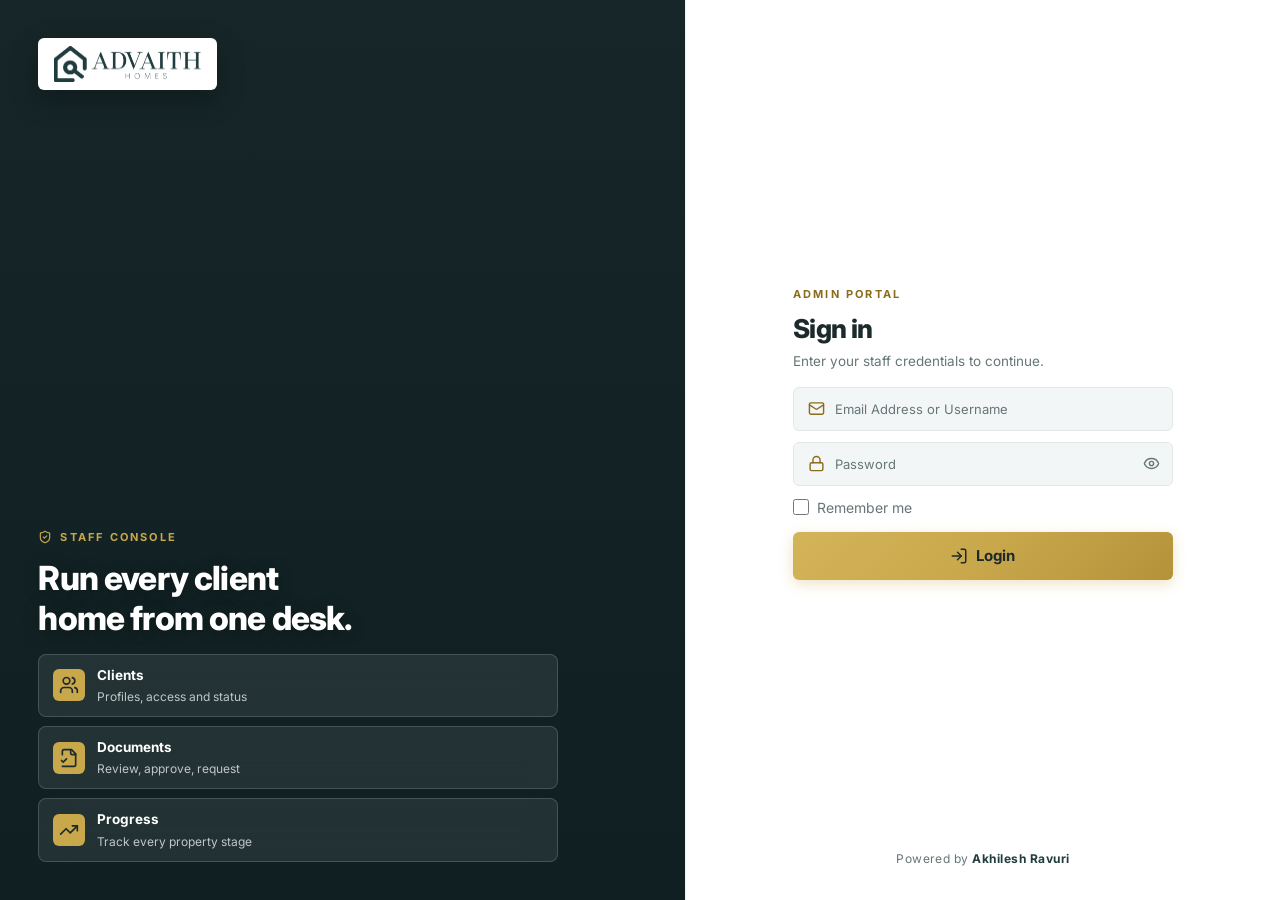
==== index.html @ f11affed "Add files via upload" ====
<!doctype html>
<html lang="en">
  <head>
    <!-- Basics -->
    <meta charset="UTF-8" />
    <meta name="viewport" content="width=device-width, initial-scale=1, viewport-fit=cover" />
    <title>Advaith Homes Admin Portal</title>
    <meta name="description" content="Manage clients, documents, property progress and communication for Advaith Homes." />

    <!-- Private portal: keep it out of search engines (see also public/robots.txt) -->
    <meta name="robots" content="noindex, nofollow" />
    <meta name="referrer" content="strict-origin-when-cross-origin" />

    <!-- Social / link previews -->
    <meta property="og:type" content="website" />
    <meta property="og:site_name" content="Advaith Homes Admin Portal" />
    <meta property="og:title" content="Advaith Homes Admin Portal" />
    <meta property="og:description" content="Manage clients, documents, property progress and communication for Advaith Homes." />
    <meta property="og:image" content="/assets/images/logo.png" />
    <meta name="twitter:card" content="summary" />
    <meta name="twitter:title" content="Advaith Homes Admin Portal" />
    <meta name="twitter:description" content="Manage clients, documents, property progress and communication for Advaith Homes." />

    <!-- Icons & app -->
    <link rel="icon" type="image/png" href="./assets/images/logo-mark.png" />
    <link rel="apple-touch-icon" href="./assets/images/logo-mark.png" />
    <link rel="manifest" href="./site.webmanifest" />
    <meta name="theme-color" content="#c9a84c" />

    <!-- Fonts -->
    <link rel="preconnect" href="https://fonts.googleapis.com" />
    <link rel="preconnect" href="https://fonts.gstatic.com" crossorigin />
    <link href="https://fonts.googleapis.com/css2?family=Inter:wght@400;500;600;700&display=swap" rel="stylesheet" />
    <script type="module" crossorigin src="./assets/index-Dvryecx9.js"></script>
    <link rel="stylesheet" crossorigin href="./assets/index-DP6KxdTk.css">
  </head>
  <body>
    <div id="root"></div>
  </body>
</html>
---- assets/index-DP6KxdTk.css ----
:root{--primary: #c9a84c;--primary-dark: #b3923a;--primary-light: #8a6d1c;--primary-soft: #f6efd9;--primary-glow: rgba(201, 168, 76, .3);--on-primary: #1c2a2b;--secondary: #203c3e;--secondary-dark: #162b2d;--secondary-soft: #e6eeee;--on-secondary: #ffffff;--on-secondary-line: rgba(255, 255, 255, .35);--accent: var(--secondary);--accent-dark: var(--secondary-dark);--accent-soft: var(--secondary-soft);--on-accent: var(--on-secondary);--bg: #f3f5f5;--surface: #ffffff;--surface-muted: #f3f6f6;--text: #1c2a2b;--muted: #667677;--border: #e2e8e8;--scrollbar: #cfd9d9;--dot-idle: #c5cfd0;--success: #1d7a45;--success-bg: #e1f3e8;--warning: #9a6a12;--warning-bg: #fbf0d6;--info: #25619e;--info-bg: #e2edf9;--danger: #b5372b;--danger-bg: #fae4e1;--danger-dark: #972e24;--neutral: #5b6869;--neutral-bg: #eaeeee;--on-danger: #ffffff;--badge-alert: #e5484d;--sidebar-hover: rgba(0, 0, 0, .07);--sidebar-line: rgba(0, 0, 0, .12);--scrim: rgba(10, 25, 26, .55);--focus-ring: 0 0 0 3px var(--primary-glow);--invalid-ring: 0 0 0 3px var(--danger-bg);--login-overlay-top: rgba(32, 60, 62, .3);--login-overlay-bottom: rgba(22, 43, 45, .95);--chart-1: #c9a84c;--chart-2: #203c3e;--chart-3: #25619e;--chart-4: #1d7a45;--chart-5: #b5372b;--chart-6: #9a6a12;--chart-7: #6a5aa8;--chart-8: #5b6869;--chart-track: #eaeeee;--highlight: #fbe7a6;--radius: 6px;--radius-sm: 6px;--radius-lg: 6px;--shadow: 0 1px 2px rgba(20, 40, 42, .05), 0 3px 12px rgba(20, 40, 42, .06);--shadow-md: 0 8px 24px rgba(20, 40, 42, .1);--shadow-lg: 0 20px 50px rgba(10, 25, 26, .25);--sidebar-w: 252px;--topbar-h: 56px;--font: "Inter", system-ui, -apple-system, "Segoe UI", Roboto, sans-serif;--ease: cubic-bezier(.4, 0, .2, 1)}.portal-tooltip{position:fixed;z-index:99999;pointer-events:none;padding:6px 11px;background:#142426;color:#fff;border:1px solid rgba(255,255,255,.14);border-radius:6px;font-size:12px;font-weight:600;line-height:1.35;white-space:nowrap;max-width:320px;overflow:hidden;text-overflow:ellipsis;box-shadow:0 6px 18px #00000047;animation:portal-tooltip-in .14s ease-out;transition:opacity .12s ease}.portal-tooltip.is-below{animation-name:portal-tooltip-below}.portal-tooltip.is-right{animation-name:portal-tooltip-right}@keyframes portal-tooltip-in{0%{opacity:0;transform:translateY(4px)}to{opacity:1;transform:translateY(0)}}@keyframes portal-tooltip-below{0%{opacity:0;transform:translateY(-4px)}to{opacity:1;transform:translateY(0)}}@keyframes portal-tooltip-right{0%{opacity:0;transform:translate(-4px)}to{opacity:1;transform:translate(0)}}*,*:before,*:after{box-sizing:border-box}html,body,#root{min-height:100%}html,body{overflow-x:clip;max-width:100vw}body{margin:0;font-family:var(--font);background:var(--bg);color:var(--text);font-size:14px;line-height:1.5;-webkit-font-smoothing:antialiased}h1{margin:0;font-size:24px;font-weight:700;letter-spacing:-.01em}h2{margin:0;font-size:18px;font-weight:700}h3{margin:0;font-size:15px;font-weight:700}.sub{color:var(--muted);margin:3px 0 0;font-size:13px}button,input,select,textarea{font:inherit;color:inherit}a{color:var(--primary-light);text-decoration:none}a:hover{text-decoration:underline}img{max-width:100%}:focus-visible{outline:2px solid var(--primary);outline-offset:2px;border-radius:4px}@media (prefers-reduced-motion: reduce){*:not(.loader-ring):not(.loader-ring-2):not(.ah-spinning-ring-1):not(.ah-spinning-ring-2):not(.loader-dots *):not(.loader-house *):not(.loader-house-badge){transition:none!important;animation-duration:.01ms!important}}.shell{display:flex;min-height:100vh;width:100%;max-width:100vw;position:relative}.sidebar{width:var(--sidebar-w);height:100vh;position:fixed;left:0;top:0;bottom:0;background:linear-gradient(180deg,var(--primary) 0%,var(--primary-dark) 100%);color:var(--on-primary);padding:18px 12px 14px;display:flex;flex-direction:column;z-index:60;transition:width .22s var(--ease),padding .22s var(--ease),transform .25s var(--ease);box-sizing:border-box}.brand{text-align:center;margin-bottom:18px;padding:0 4px}.brand small{color:var(--on-primary);opacity:.7;display:block;margin-top:8px;font-size:11.5px;font-weight:600;letter-spacing:.08em;text-transform:uppercase}.logo-plate{background:var(--surface);border:0;border-radius:6px;padding:8px 14px;display:inline-flex;justify-content:center;align-items:center;box-shadow:var(--shadow);min-height:40px;cursor:pointer;outline:0;transition:transform .18s var(--ease),box-shadow .18s var(--ease),width .2s var(--ease),padding .2s var(--ease)}.logo-plate:hover{transform:translateY(-1px);box-shadow:0 4px 12px #00000029}.logo-img{max-width:100%;height:36px;object-fit:contain;display:block;transition:all .2s var(--ease)}.logo-mark-img{width:28px;height:28px;object-fit:contain}.logo-text{color:var(--primary-light);font-weight:700;font-size:15px}.sidebar nav{display:flex;flex-direction:column;gap:2px;flex:1;overflow-y:auto;padding:2px}.nav{display:flex;gap:12px;align-items:center;padding:11px 14px;border-radius:6px;color:var(--on-primary);text-decoration:none;background:none;border:0;cursor:pointer;text-align:left;width:100%;font-weight:500;position:relative;transition:background .15s var(--ease),color .15s var(--ease)}.nav svg{flex-shrink:0}.nav:hover{background:var(--sidebar-hover);color:var(--on-primary);text-decoration:none}.nav.on{background:var(--accent);color:var(--on-accent);font-weight:700;box-shadow:var(--shadow-md)}.nav-text{display:flex;align-items:center;justify-content:space-between;flex:1;min-width:0}.nav-ext-ico{opacity:.6;flex-shrink:0;margin-left:8px;transition:opacity .15s ease,transform .15s ease}.nav:hover .nav-ext-ico{opacity:.95;transform:translate(1px,-1px)}.nav-parent{display:flex;align-items:center;gap:10px}.nav-parent .nav-badge{margin-right:6px}.nav-caret{flex-shrink:0;color:currentColor;opacity:.7;transition:transform .18s var(--ease),opacity .18s var(--ease)}.nav-parent:hover .nav-caret,.nav-group.expanded .nav-caret{opacity:1}.nav-sub{display:flex;flex-direction:column;gap:2px;padding-left:18px;margin:3px 0 5px;position:relative}.nav.nav-sub-item{padding:8px 12px;font-size:13.5px;gap:10px}.logout{border-top:1px solid var(--sidebar-line);border-radius:0;margin-top:10px;padding-top:16px;color:var(--on-primary)}.logout:hover{background:var(--sidebar-hover);color:var(--on-primary)}.sidebar-foot{margin-top:auto;padding-top:10px;border-top:1px solid var(--sidebar-line, rgba(255, 255, 255, .15))}.sidebar-toggle-btn{display:flex;align-items:center;gap:12px;width:100%;padding:10px 14px;background:none;border:0;border-radius:6px;color:var(--on-primary);cursor:pointer;font-weight:500;font-size:13.5px;transition:background .15s var(--ease),color .15s var(--ease)}.sidebar-toggle-btn:hover{background:var(--sidebar-hover);color:var(--on-primary)}.sidebar-toggle-btn svg{flex-shrink:0}.sidebar-toggle-text{white-space:nowrap;overflow:hidden;text-overflow:ellipsis}@media (max-width: 960px){.sidebar-foot{display:none!important}}.scrim{display:none}.content{flex:1;min-width:0;margin-left:var(--sidebar-w);width:calc(100% - var(--sidebar-w));max-width:calc(100% - var(--sidebar-w));display:flex;flex-direction:column;transition:margin-left .22s var(--ease),width .22s var(--ease),max-width .22s var(--ease)}.topbar{display:flex;align-items:center;gap:14px;background:var(--surface);padding:0 18px;height:var(--topbar-h);box-shadow:none;border-bottom:1px solid var(--border);position:sticky;top:0;z-index:40}.spacer{flex:1}@media (min-width: 961px){.menu-btn{display:none!important}.shell.collapsed .sidebar{width:72px;padding:14px 8px 12px;transform:none;overflow-x:hidden}.shell.collapsed .content{margin-left:72px;width:calc(100% - 72px);max-width:calc(100% - 72px)}.shell.collapsed .brand{margin-bottom:12px;padding:0;display:flex;justify-content:center}.shell.collapsed .brand small,.shell.collapsed .sidebar-group-tools{display:none}.shell.collapsed .logo-plate{padding:6px;width:44px;height:44px;min-height:44px;border-radius:10px;display:inline-flex;align-items:center;justify-content:center}.shell.collapsed .logo-plate:hover{transform:translateY(-1px) scale(1.05)}.shell.collapsed .logo-full-img{display:none!important}.shell.collapsed .logo-img,.shell.collapsed .logo-mark-img,.shell.collapsed .logo-mini-img{display:block!important;width:28px;height:28px;max-width:28px;max-height:28px;object-fit:contain}.shell.collapsed .nav{justify-content:center;padding:10px 0;gap:0;overflow:visible}.shell.collapsed .nav-text,.shell.collapsed .nav-ext-ico,.shell.collapsed .nav>span:not(.nav-badge):not(.nav-parent-pip){display:none!important}.shell.collapsed .nav-parent{position:relative}.shell.collapsed .nav-parent-pip{position:absolute;right:8px;bottom:8px;width:5px;height:5px;border-radius:50%;background:currentColor;opacity:.55;pointer-events:none;transition:transform .15s var(--ease),opacity .15s var(--ease)}.shell.collapsed .nav-parent:hover .nav-parent-pip,.shell.collapsed .nav-parent.active-flyout .nav-parent-pip{opacity:1;transform:scale(1.4)}.shell.collapsed .nav-parent.active-flyout{background:var(--sidebar-hover)}.shell.collapsed .nav-sub{display:none!important}.shell.collapsed .nav-badge{position:absolute;top:3px;right:4px;margin-left:0;min-width:15px;height:15px;font-size:9.5px;padding:0 3px;border-radius:999px}.shell.collapsed .logout{justify-content:center;padding-top:12px}.shell.collapsed .sidebar-foot{padding-top:8px}.shell.collapsed .sidebar-toggle-btn{justify-content:center;padding:10px 0}.shell.collapsed .sidebar-toggle-text{display:none!important}}.sidebar-flyout{position:fixed;z-index:10000;min-width:200px;max-width:260px;background:var(--surface);border:1px solid var(--border);border-radius:var(--radius, 10px);box-shadow:0 10px 25px -5px #1c2a2b38,0 6px 12px -3px #1c2a2b1f;padding:6px;display:flex;flex-direction:column;gap:2px;animation:flyoutSlideIn .14s var(--ease)}@keyframes flyoutSlideIn{0%{opacity:0;transform:translate(-5px)}to{opacity:1;transform:translate(0)}}.sidebar-flyout-head{display:flex;align-items:center;gap:8px;padding:8px 10px 6px;font-size:11px;font-weight:700;text-transform:uppercase;letter-spacing:.06em;color:var(--muted);border-bottom:1px solid var(--border);margin-bottom:4px}.sidebar-flyout-head svg{color:var(--primary-light);flex-shrink:0}.sidebar-flyout-item{display:flex;align-items:center;gap:10px;padding:8px 10px;border-radius:var(--radius-sm, 6px);font-size:13.5px;font-weight:500;color:var(--text);text-decoration:none;transition:background .15s var(--ease),color .15s var(--ease)}.sidebar-flyout-item:hover{background:var(--primary-soft);color:var(--text);text-decoration:none}.sidebar-flyout-item.on{background:var(--primary-soft);color:var(--primary-light);font-weight:600}.sidebar-flyout-item svg{flex-shrink:0;color:var(--muted);transition:color .15s var(--ease)}.sidebar-flyout-item:hover svg,.sidebar-flyout-item.on svg{color:var(--primary-light)}.sidebar-flyout-item .nav-badge{margin-left:auto;font-size:11px;padding:1px 6px;border-radius:99px;background:var(--primary);color:var(--on-primary);font-weight:600}.topbar-actions{display:flex;align-items:center;gap:4px}.bell{position:relative;color:var(--text);display:grid;place-items:center;width:34px;height:34px;border-radius:6px}.bell:hover{background:var(--primary-soft);text-decoration:none}.bell i{position:absolute;top:-2px;right:-2px;background:var(--badge-alert);color:#fff;font-size:10px;font-style:normal;font-weight:700;border-radius:999px;padding:1px 5px;min-width:17px;height:17px;display:inline-flex;align-items:center;justify-content:center;line-height:1;box-shadow:0 0 0 2px var(--surface)}.nav-badge{margin-left:auto;background:var(--badge-alert, #e5484d);color:#fff;border-radius:999px;font-size:11px;font-weight:700;min-width:20px;height:19px;display:inline-flex;align-items:center;justify-content:center;padding:0 6px;line-height:1;letter-spacing:-.02em;flex-shrink:0;box-shadow:0 1px 3px #0003}.profile-menu{position:relative}.who{display:flex;gap:8px;align-items:center;background:none;border:0;cursor:pointer;font-weight:600;padding:3px 8px 3px 4px;border-radius:6px;transition:background .15s var(--ease);margin-left:2px}.who:hover{background:var(--bg)}.who-meta{display:flex;flex-direction:column;text-align:left;line-height:1.25;min-width:0}.who-name{font-weight:600;font-size:13.5px;color:var(--text);white-space:nowrap;overflow:hidden;text-overflow:ellipsis;max-width:140px}.who-role{font-size:11px;color:var(--muted);font-weight:500;text-transform:capitalize}@media (max-width: 640px){.who-role{display:none}}.who svg:last-child{color:var(--muted)}.dropdown{position:absolute;right:0;top:calc(100% + 8px);background:var(--surface);border:1px solid var(--border);border-radius:6px;box-shadow:var(--shadow-lg);min-width:224px;overflow:hidden;padding:6px;z-index:70;animation:pop .12s var(--ease);display:flex;flex-direction:column;gap:2px}.dropdown-head{display:flex;flex-direction:column;gap:2px;padding:8px 12px 10px;border-bottom:1px solid var(--border);margin-bottom:3px}.dropdown-head b{font-size:13.5px;font-weight:600;color:var(--text);white-space:nowrap;overflow:hidden;text-overflow:ellipsis}.dropdown-head small{font-size:11.5px;color:var(--muted);white-space:nowrap;overflow:hidden;text-overflow:ellipsis}.dropdown-sep{height:1px;background:var(--border);margin:3px 4px}.dropdown button{display:flex;align-items:center;gap:10px;width:100%;padding:9px 12px;border:0;background:none;border-radius:6px;text-align:left;cursor:pointer;font-weight:500;font-size:13.5px;color:var(--text);white-space:nowrap;transition:background .12s var(--ease),color .12s var(--ease)}.dropdown button svg{flex-shrink:0;color:var(--muted);transition:color .12s var(--ease)}.dropdown button:hover{background:var(--bg)}.dropdown button:hover svg{color:var(--primary)}.dropdown button.danger{color:var(--danger)}.dropdown button.danger svg{color:var(--danger)}.dropdown button.danger:hover{background:var(--danger-soft, rgba(229, 72, 77, .08))}@keyframes pop{0%{opacity:0;transform:translateY(-4px) scale(.98)}to{opacity:1;transform:none}}main{padding:14px 18px;width:100%;max-width:1400px;min-width:0;margin:0 auto;flex:1;box-sizing:border-box}.page-head{display:flex;justify-content:space-between;gap:10px;align-items:flex-start;flex-wrap:wrap;margin-bottom:12px}.head-actions{display:flex;gap:8px;flex-wrap:wrap}.crumbs{color:var(--muted);margin-bottom:6px;font-size:13px}.crumbs a{font-weight:600}.btn{border:1px solid var(--border);background:var(--surface);color:var(--text);padding:7px 14px;border-radius:6px;cursor:pointer;min-height:36px;display:inline-flex;gap:7px;align-items:center;justify-content:center;font-weight:600;font-size:13.5px;white-space:nowrap;transition:background .15s var(--ease),border-color .15s var(--ease),color .15s var(--ease),transform .1s var(--ease),box-shadow .15s var(--ease)}.btn:hover{background:var(--bg)}.btn:active{transform:translateY(1px)}.btn:disabled,.btn[aria-disabled=true],.btn.is-disabled{opacity:.5;cursor:not-allowed;transform:none;pointer-events:none}.btn.gold{background:var(--primary);border-color:var(--primary);color:var(--on-primary);box-shadow:0 3px 10px var(--primary-glow)}.btn.gold:hover{background:var(--primary-dark);border-color:var(--primary-dark)}.btn.outline{background:transparent;border:1.5px solid var(--primary);color:var(--primary-light)}.btn.outline:hover{background:var(--primary-soft);border-color:var(--primary);color:var(--primary-light)}.btn.outline-danger{background:transparent;border:1.5px solid var(--danger);color:var(--danger)}.btn.outline-danger:hover{background:var(--danger-bg);border-color:var(--danger)}.btn.ghost{background:transparent;border-color:transparent;color:var(--text)}.btn.ghost:hover{background:var(--surface-muted);color:var(--text)}.btn.danger-fill{background:var(--danger);color:var(--on-danger);border-color:var(--danger)}.btn.danger-fill:hover{background:var(--danger-dark);border-color:var(--danger-dark)}.btn.sm{min-height:30px;padding:4px 10px;font-size:12.5px}.btn.lg{min-height:42px;padding:10px 18px;font-size:14.5px}.btn-spinner{animation:spin 1.3s linear infinite}@keyframes spin{0%{transform:rotate(0)}to{transform:rotate(360deg)}}.ib{position:relative;width:34px;height:34px;border-radius:6px;border:1px solid transparent;background:transparent;cursor:pointer;display:inline-grid;place-items:center;color:var(--primary-light);flex:none;transition:background .15s var(--ease),color .15s var(--ease)}.ib-badge{position:absolute;top:-3px;right:-3px;background:var(--primary);color:#fff;border-radius:99px;font-size:10px;font-weight:700;min-width:16px;height:16px;display:inline-flex;align-items:center;justify-content:center;padding:0 4px;line-height:1;box-shadow:0 2px 6px #00000040;pointer-events:none}.ib:hover{background:var(--primary-soft);color:var(--primary-light)}.ib.danger{color:var(--danger)}.ib.danger:hover{background:var(--danger-bg)}.ib.outline{border-color:var(--border)}.ib.outline:hover{border-color:var(--primary)}.ib:disabled,.ib[aria-disabled=true],.ib.is-disabled{opacity:.35;cursor:not-allowed;background:none;pointer-events:none}.stats{display:grid;grid-template-columns:repeat(auto-fit,minmax(min(170px,100%),1fr));gap:12px;margin-bottom:14px}.stat{background:var(--surface);border:1px solid var(--border);border-radius:var(--radius);padding:13px 16px;box-shadow:var(--shadow);text-decoration:none;color:var(--text);display:block;transition:border-color .15s var(--ease),transform .15s var(--ease),box-shadow .15s var(--ease)}a.stat:hover{border-color:var(--primary);transform:translateY(-2px);box-shadow:var(--shadow-md);text-decoration:none}.stat b{font-size:24px;display:block;line-height:1.2;font-weight:700}.stat span{color:var(--muted);font-size:12.5px;font-weight:500}.panel{background:var(--surface);border:1px solid var(--border);border-radius:var(--radius);box-shadow:var(--shadow);padding:12px 14px;margin-bottom:12px;min-width:0;max-width:100%;box-sizing:border-box}.panel h3{margin-bottom:8px}.grid2{display:grid;grid-template-columns:repeat(auto-fit,minmax(min(340px,100%),1fr));gap:12px}.grid2>*,.charts>*,.stats>*{min-width:0}.list{list-style:none;margin:0;padding:0}.list li{display:flex;justify-content:space-between;gap:10px;padding:9px 0;border-top:1px solid var(--border);align-items:center}.list li:first-child{border:0}.list small{color:var(--muted);display:block;margin-top:2px}.chips{display:flex;gap:6px;flex-wrap:wrap;margin-bottom:10px;align-items:center;padding:5px;background:var(--surface-muted);border:1px solid var(--border);border-radius:var(--radius)}.chip{display:inline-flex;align-items:center;justify-content:center;border:1px solid transparent;background:transparent;border-radius:6px;padding:5px 11px;cursor:pointer;font-size:12.5px;font-weight:600;color:var(--muted);transition:background .15s var(--ease),color .15s var(--ease),border-color .15s var(--ease),box-shadow .15s var(--ease)}.chip:hover{background:var(--surface);color:var(--text)}.chip.on,.chip.active{background:var(--primary);color:var(--on-primary);border-color:var(--primary);box-shadow:0 2px 6px var(--primary-glow)}.chip i{font-style:normal;opacity:.78;margin-left:5px}.linkbtn{margin-left:auto;background:none;border:0;color:var(--primary-light);font-weight:600;text-decoration:underline;cursor:pointer;padding:0 8px;font-size:12.5px}.table-wrap{overflow-x:auto;max-width:100%;width:100%;margin:0;padding:0;-webkit-overflow-scrolling:touch}.dt{width:100%;min-width:720px;border-collapse:collapse}.dt th{text-align:left;font-size:11.5px;font-weight:700;color:var(--muted);text-transform:uppercase;letter-spacing:.03em;padding:8px 12px;background:var(--surface-muted);white-space:nowrap;vertical-align:middle}.dt th:first-child{border-radius:var(--radius-sm) 0 0 var(--radius-sm)}.dt th:last-child{border-radius:0 var(--radius-sm) var(--radius-sm) 0}.dt th.sortable{cursor:pointer;-webkit-user-select:none;user-select:none}.dt th.sortable:hover{color:var(--text)}.dt th .th-content{display:inline-flex;align-items:center;gap:4px;vertical-align:middle}.dt th.align-center,.dt td.align-center{text-align:center}.dt th.align-right,.dt td.align-right{text-align:right}.dt td.align-center .acts{justify-content:center}.dt td{padding:8px 12px;font-size:13.5px;border-top:1px solid var(--border);vertical-align:middle}.dt tbody tr{transition:background .12s var(--ease)}.dt tbody tr:hover{background:var(--bg)}.count{color:var(--muted);padding:2px 0 6px;font-size:12.5px}.pager{display:flex;justify-content:space-between;gap:10px;align-items:center;padding-top:10px;flex-wrap:wrap}.pager-per{display:flex;align-items:center;gap:8px;color:var(--muted);font-size:13px}.pager>div{display:flex;gap:4px;flex-wrap:wrap}.pager .btn.sm{min-width:32px;padding:5px}.empty{padding:40px 20px;text-align:center;color:var(--muted)}.loader{display:flex;flex-direction:column;align-items:center;justify-content:center;gap:14px;color:var(--muted);text-align:center;-webkit-user-select:none;user-select:none}.loader-section{flex:1;min-height:calc(100vh - var(--header-h, 64px) - 100px);width:100%;display:flex;flex-direction:column;align-items:center;justify-content:center;padding:48px 16px;box-sizing:border-box}.loader-page{min-height:100vh;width:100%;display:flex;flex-direction:column;align-items:center;justify-content:center;background:var(--bg);box-sizing:border-box}.loader-label{font-size:14px;font-weight:600;letter-spacing:.02em;color:var(--text)}.loader-inline{display:inline-flex;align-items:center;gap:8px;min-height:1em}.loader-inline-label{font-size:13.5px;font-weight:600;line-height:1}.av{width:38px;height:38px;border-radius:50%;background:var(--primary);color:var(--on-primary);display:inline-grid;place-items:center;font-weight:700;font-size:13px;object-fit:cover;flex:none}.av.gold{background:var(--accent);color:var(--on-accent)}.cl{display:flex;gap:11px;align-items:center;min-width:180px}.cl small{display:block;color:var(--muted)}.badge{display:inline-block;padding:3px 11px;border-radius:6px;font-size:12px;font-weight:600;white-space:nowrap}.badge.ok{background:var(--success-bg);color:var(--success)}.badge.warn{background:var(--warning-bg);color:var(--warning)}.badge.bad{background:var(--danger-bg);color:var(--danger)}.badge.info{background:var(--info-bg);color:var(--info)}.badge.muted{background:var(--neutral-bg);color:var(--neutral)}.doc-important-tag{display:inline-flex;align-items:center;gap:4px;font-size:11px;font-weight:700;letter-spacing:.02em;text-transform:uppercase;color:#b45309;background:#fef3c7;border:1px solid #fde68a;padding:1.5px 6.5px;border-radius:4px;line-height:1.25;vertical-align:middle;flex-shrink:0}.doc-important-tag svg{color:#d97706}.doc-important-star{display:inline-flex;align-items:center;justify-content:center;color:#d97706;vertical-align:middle;flex-shrink:0;cursor:help;transition:transform .15s ease,color .15s ease}.doc-important-star:hover{transform:scale(1.18);color:#b45309}.doc-important-star svg{display:block;fill:currentColor}.client-status-group{display:inline-flex;align-items:center;justify-content:center;gap:8px;vertical-align:middle}.badge-symbol,.badge-symbol-btn{width:28px;height:28px;padding:0!important;display:inline-flex;align-items:center;justify-content:center;border-radius:6px;cursor:pointer;flex-shrink:0;border:1px solid transparent;font:inherit;transition:transform .14s var(--ease),box-shadow .14s var(--ease),background .15s ease}.badge-symbol:hover,.badge-symbol-btn:hover{transform:scale(1.08);box-shadow:0 2px 6px #0000001f}.badge-symbol svg,.badge-symbol-btn svg{width:14px;height:14px;stroke-width:2.2;display:block}.badge-symbol.ok,.badge-symbol.tone-success,.badge-symbol-btn.ok,.badge-symbol-btn.tone-success{background:color-mix(in srgb,var(--success, #1e8e5a) 10%,transparent);color:var(--success, #1e8e5a);border-color:color-mix(in srgb,var(--success, #1e8e5a) 25%,transparent)}.badge-symbol.ok:hover,.badge-symbol-btn.ok:hover{background:color-mix(in srgb,var(--success, #1e8e5a) 18%,transparent)}.badge-symbol.bad,.badge-symbol.tone-danger,.badge-symbol-btn.bad,.badge-symbol-btn.tone-danger{background:color-mix(in srgb,var(--danger, #c0392b) 10%,transparent);color:var(--danger, #c0392b);border-color:color-mix(in srgb,var(--danger, #c0392b) 25%,transparent)}.badge-symbol.bad:hover,.badge-symbol-btn.bad:hover{background:color-mix(in srgb,var(--danger, #c0392b) 18%,transparent)}.badge-symbol.warn,.badge-symbol.tone-warning,.badge-symbol-btn.warn,.badge-symbol-btn.tone-warning{background:color-mix(in srgb,var(--warning, #b45309) 12%,transparent);color:var(--warning, #b45309);border-color:color-mix(in srgb,var(--warning, #b45309) 25%,transparent)}.badge-symbol.warn:hover,.badge-symbol-btn.warn:hover{background:color-mix(in srgb,var(--warning, #b45309) 20%,transparent)}.badge-symbol.info,.badge-symbol.tone-info,.badge-symbol-btn.info,.badge-symbol-btn.tone-info{background:color-mix(in srgb,var(--info, #25619e) 10%,transparent);color:var(--info, #25619e);border-color:color-mix(in srgb,var(--info, #25619e) 25%,transparent)}.badge-symbol.muted,.badge-symbol.tone-neutral,.badge-symbol-btn.muted,.badge-symbol-btn.tone-neutral{background:color-mix(in srgb,var(--muted, #667677) 10%,transparent);color:var(--muted, #667677);border-color:color-mix(in srgb,var(--muted, #667677) 20%,transparent)}.lock-status-badge,.lock-status-btn{display:inline-flex;align-items:center;justify-content:center;width:28px;height:28px;padding:0;border-radius:6px;flex-shrink:0;-webkit-user-select:none;user-select:none}.lock-status-badge{cursor:default}.lock-status-btn{cursor:pointer;transition:transform .14s var(--ease),box-shadow .14s var(--ease),background .15s ease}.lock-status-btn:hover{transform:scale(1.08);box-shadow:0 2px 6px #0000001f}.lock-status-badge.is-locked,.lock-status-btn.is-locked{background:color-mix(in srgb,var(--danger, #c0392b) 12%,transparent);color:var(--danger, #c0392b);border:1px solid color-mix(in srgb,var(--danger, #c0392b) 32%,transparent)}.lock-status-btn.is-locked:hover{background:var(--danger, #c0392b);color:#fff;border-color:var(--danger, #c0392b)}.lock-status-badge.is-unlocked,.lock-status-btn.is-unlocked{background:color-mix(in srgb,var(--success, #1e8e5a) 10%,transparent);color:var(--success, #1e8e5a);border:1px solid color-mix(in srgb,var(--success, #1e8e5a) 25%,transparent)}.lock-status-btn.is-unlocked:hover{background:color-mix(in srgb,var(--success, #1e8e5a) 20%,transparent);border-color:var(--success, #1e8e5a)}.btn-lock-quick{color:var(--muted)!important;border-radius:6px;cursor:pointer!important}.btn-lock-quick:hover{color:var(--danger, #c0392b)!important;background:color-mix(in srgb,var(--danger, #c0392b) 12%,transparent)!important}.btn-unlock-quick{color:var(--danger, #c0392b)!important;background:color-mix(in srgb,var(--danger, #c0392b) 12%,transparent)!important;border-radius:6px;cursor:pointer!important}.btn-unlock-quick:hover{background:var(--success, #1e8e5a)!important;color:#fff!important}.bar{height:7px;background:var(--border);border-radius:6px;margin-top:5px;min-width:120px;overflow:hidden}.bar i{display:block;height:100%;background:linear-gradient(90deg,var(--primary-dark),var(--primary));border-radius:6px;transition:width .3s var(--ease)}.acts{display:flex;gap:8px;flex-wrap:wrap;align-items:center}.row{display:flex;align-items:center;gap:10px}.stack{display:flex;flex-direction:column;gap:16px}td .acts{flex-wrap:nowrap;justify-content:flex-end;gap:4px}.ib.on{background:var(--primary-soft);color:var(--primary-light)}.action-menu{position:fixed;z-index:300;min-width:210px;max-width:calc(100vw - 16px);padding:6px;display:flex;flex-direction:column;transform-origin:top right;background:var(--surface);border:1px solid var(--border);border-radius:var(--radius);box-shadow:var(--shadow-md);animation:pop .12s var(--ease)}.action-menu button{display:flex;align-items:center;gap:10px;width:100%;padding:9px 12px;border:0;border-radius:var(--radius-sm);background:none;color:var(--text);font-weight:500;text-align:left;cursor:pointer}.action-menu button svg{color:var(--primary-light);flex-shrink:0}.action-menu button:hover,.action-menu button:focus-visible{background:var(--primary-soft);outline:0}.action-menu button:disabled{opacity:.4;cursor:not-allowed;background:none}.action-menu button.danger,.action-menu button.danger svg{color:var(--danger)}.action-menu button.danger:hover,.action-menu button.danger:focus-visible{background:var(--danger-bg)}.action-menu button.sep{margin-top:6px;position:relative}.action-menu button.sep:before{content:"";position:absolute;left:8px;right:8px;top:-4px;height:1px;background:var(--border)}@media (max-width: 640px){.action-menu button{min-height:44px}}.tabs{display:flex;gap:5px;flex-wrap:wrap;padding:4px;background:var(--surface);border:1px solid var(--border);border-radius:var(--radius);box-shadow:var(--shadow);margin-bottom:14px}.tab{display:inline-flex;align-items:center;justify-content:center;gap:6px;padding:7px 12px;border:1px solid transparent;border-radius:6px;background:transparent;cursor:pointer;white-space:nowrap;font-size:13px;font-weight:600;color:var(--muted);transition:background .15s var(--ease),color .15s var(--ease),border-color .15s var(--ease),box-shadow .15s var(--ease)}.tab:hover{color:var(--text);background:var(--surface-muted)}.tab.on{background:var(--primary);border-color:var(--primary);color:var(--on-primary);box-shadow:0 2px 8px var(--primary-glow)}.tab-bar{display:flex;justify-content:space-between;align-items:center;margin-bottom:12px;gap:10px;flex-wrap:wrap}.tab-bar>div{display:flex;gap:8px;align-items:center;flex-wrap:wrap}.client-head{display:flex;justify-content:space-between;gap:16px 24px;align-items:center;flex-wrap:wrap}.client-head-main{display:flex;gap:16px;align-items:center;flex:1 1 340px;min-width:min(300px,100%)}.client-head-info{flex:1;min-width:0}.client-head .av{width:58px;height:58px;font-size:20px}.client-head h1{display:flex;align-items:center;gap:10px;flex-wrap:wrap;font-size:22px}.client-head-actions{display:flex;align-items:center;gap:8px;flex-wrap:wrap}.client-head-icons{display:inline-flex;align-items:center;gap:6px;flex-wrap:nowrap}.client-head-icons .ib{width:32px;height:32px;border-radius:6px;background:var(--surface-muted);border:1px solid var(--border);display:inline-grid;place-items:center;flex-shrink:0;transition:background .15s ease,border-color .15s ease}.client-head-icons .ib svg{width:15px;height:15px}.client-head-icons .ib:hover{background:var(--primary-soft);border-color:var(--primary)}.client-action-span{display:inline-flex}.client-status-ctl{display:inline-flex;align-items:center;gap:4px;background:var(--surface-muted);border:1px solid var(--border);border-radius:6px;padding:0 6px 0 10px;min-height:32px;height:32px;font-size:12px;font-weight:600;color:var(--muted);transition:border-color .15s ease,background .15s ease,box-shadow .15s ease}.client-status-ctl:hover{border-color:var(--primary-light, #8a6d1c);background:var(--surface)}.client-status-ctl:focus-within,.client-status-ctl:has(.dd.open){border-color:var(--primary);box-shadow:var(--focus-ring);background:var(--surface)}.client-status-ctl .dd{width:auto;min-width:0;display:inline-flex}.client-status-ctl .dd-trigger,.client-status-ctl select{border:0!important;background:transparent!important;box-shadow:none!important;padding:0 2px 0 4px!important;min-height:28px!important;height:28px!important;width:auto!important;font-weight:700!important;font-size:12.5px!important;color:var(--text)!important;cursor:pointer;gap:4px!important;display:inline-flex!important;align-items:center!important}.client-status-ctl .dd-trigger:hover,.client-status-ctl .dd.open .dd-trigger,.client-status-ctl .dd-trigger:focus-visible,.client-status-ctl select:focus{border:0!important;box-shadow:none!important;outline:none!important;background:transparent!important}.client-status-ctl .dd-value{padding-right:0!important;flex:initial!important}.client-status-ctl .dd-chevron{width:13px!important;height:13px!important;color:var(--muted)!important;flex-shrink:0!important}.kv{display:grid;grid-template-columns:repeat(auto-fit,minmax(min(200px,100%),1fr));gap:14px;margin:0}.kv dt{font-size:12px;color:var(--muted);font-weight:600;text-transform:uppercase;letter-spacing:.02em}.kv dd{margin:3px 0 0;font-weight:600;word-break:break-word}.kv .kv-wide{grid-column:1 / -1}.kv .kv-wide dd{font-weight:400}.clamp-2{display:-webkit-box;-webkit-line-clamp:2;-webkit-box-orient:vertical;overflow:hidden;max-width:340px}.kv-contact-val{color:var(--text);font-weight:600;text-decoration:none;transition:color .15s var(--ease);word-break:break-all}.kv-contact-val:hover{color:var(--primary);text-decoration:underline}.rich-text{line-height:1.6;overflow-wrap:anywhere}.rich-text>:first-child{margin-top:0}.rich-text>:last-child{margin-bottom:0}.rich-text p{margin:0 0 .6em}.rich-text h2{font-size:17px;margin:.9em 0 .4em}.rich-text h3{font-size:15px;margin:.8em 0 .35em}.rich-text ul,.rich-text ol{margin:0 0 .6em;padding-left:1.4em}.rich-text blockquote{margin:0 0 .6em;padding:6px 14px;border-left:3px solid var(--primary);background:var(--primary-soft);border-radius:0 var(--radius-sm) var(--radius-sm) 0}.rich-text a{color:var(--primary-light);text-decoration:underline}.rich-text table{border-collapse:collapse;margin:0 0 .6em}.rich-text td,.rich-text th{border:1px solid var(--border);padding:6px 10px}.rich-text hr{border:0;border-top:1px solid var(--border);margin:.8em 0}.rich-text pre{margin:0 0 .8em;padding:10px 14px;background:var(--surface-muted);border:1px solid var(--border);border-radius:var(--radius-sm);overflow-x:auto;font-family:ui-monospace,SFMono-Regular,Menlo,Monaco,Consolas,Liberation Mono,Courier New,monospace;font-size:13px;line-height:1.5}.rich-text code{font-family:ui-monospace,SFMono-Regular,Menlo,Monaco,Consolas,Liberation Mono,Courier New,monospace;font-size:12.5px;padding:2px 5px;border-radius:4px;background:var(--surface-muted);border:1px solid var(--border)}.rich-text pre code{padding:0;background:transparent;border:0;font-size:inherit}.rich-text iframe{max-width:100%;border-radius:var(--radius-sm);margin:0 0 .8em}.rich-text .text-tiny{font-size:.7em}.rich-text .text-small{font-size:.85em}.rich-text .text-big{font-size:1.3em}.rich-text .text-huge{font-size:1.6em}.sub.rich-text{font-size:13px}.timeline{list-style:none;padding:0;margin:0}.stage{display:flex;gap:14px;padding:16px 0;border-top:1px solid var(--border)}.stage:first-child{border:0;padding-top:2px}.dot{width:20px;height:20px;border-radius:50%;margin-top:2px;flex:none;display:inline-flex;align-items:center;justify-content:center;background:var(--dot-idle);box-shadow:0 0 0 3px var(--bg);color:#fff}.dot.Completed,.dot.Accepted{background:var(--success);color:#fff}.dot[class*=Progress]{background:var(--info);color:#fff}.dot.OnHold{background:var(--warning, #c9a84c);color:#fff}.dot.Pending{background:var(--surface);color:var(--muted);border:1.5px solid var(--border);box-shadow:none}.dot.Rejected{background:var(--danger, #b5372b);color:#fff}.stage-body{flex:1;min-width:0}.stage-top{display:flex;justify-content:space-between;gap:10px;flex-wrap:wrap}.stage-top h3,.stage-top b{font-size:15px}details{margin-top:8px}summary{cursor:pointer;color:var(--primary-light);font-weight:600;font-size:13px}.hist{margin:8px 0 0;padding-left:18px;color:var(--muted);font-size:13px;display:flex;flex-direction:column;gap:4px}.overlay{position:fixed;top:0;right:0;bottom:0;left:0;background:var(--scrim);display:flex;align-items:center;justify-content:center;padding:16px;z-index:100;animation:fade .15s var(--ease)}@keyframes fade{0%{opacity:0}to{opacity:1}}.modal{background:var(--surface);border-radius:6px;width:100%;max-width:520px;max-height:92vh;overflow:auto;padding:0 16px;box-shadow:var(--shadow-lg);animation:pop .15s var(--ease);overscroll-behavior:contain}.modal:not(:has(.modal-foot)){padding-bottom:16px}.modal.md,.modal:has(.frow){max-width:680px}.modal.wide{max-width:840px}.modal.xl{max-width:1040px}.modal-head{position:sticky;top:0;z-index:3;display:flex;justify-content:space-between;gap:10px;align-items:center;margin:0 -16px 12px;padding:12px 16px;background:var(--surface);border-bottom:1px solid var(--border)}.modal-foot{position:sticky;bottom:0;z-index:3;display:flex;justify-content:flex-end;gap:8px;margin:14px -16px 0;padding:10px 16px;background:var(--surface);border-top:1px solid var(--border);box-shadow:0 -8px 16px -12px var(--scrim)}.shortcuts-modal-body{display:flex;flex-direction:column;gap:16px;padding:4px 0 10px}.shortcuts-category h4{font-size:13px;text-transform:uppercase;letter-spacing:.04em;color:var(--primary-light, #9a6b1f);margin:0 0 8px;font-weight:700}.shortcuts-list{display:flex;flex-direction:column;background:var(--bg);border:1px solid var(--border);border-radius:var(--radius-sm, 6px);overflow:hidden}.shortcuts-row{display:flex;justify-content:space-between;align-items:center;padding:8px 12px;border-bottom:1px solid var(--border);gap:12px;flex-wrap:wrap}.shortcuts-row:last-child{border-bottom:none}.shortcuts-label{font-size:13px;color:var(--text);font-weight:500;flex:1;min-width:160px}.shortcuts-keys{display:inline-flex;gap:4px;align-items:center;flex-shrink:0}.shortcut-kbd{display:inline-block;padding:2px 7px;font-size:11px;font-weight:700;line-height:1.4;color:var(--text);background:var(--surface);border:1px solid var(--border);border-radius:4px;box-shadow:0 1px 2px #0000001a;font-family:inherit}.copy-badge{display:inline-flex;align-items:center;gap:5px;background:var(--bg);border:1px solid var(--border);color:var(--text);font-family:inherit;font-size:11.5px;font-weight:600;border-radius:var(--radius-sm, 4px);padding:1px 7px;cursor:pointer;position:relative;transition:all .15s var(--ease);-webkit-user-select:none;user-select:none;line-height:1.5}.copy-badge:hover{background:var(--primary-soft);border-color:var(--primary);color:var(--primary-light)}.copy-badge.is-copied{border-color:var(--success);background:var(--success-bg, rgba(16, 185, 129, .08));color:var(--success)}.copy-badge.is-icon-only{padding:3px 6px;min-width:24px;height:22px;justify-content:center;gap:0}.copy-badge-text{max-width:100%;overflow:hidden;text-overflow:ellipsis;white-space:nowrap}.copy-badge-icon{display:inline-flex;align-items:center;color:var(--muted);flex-shrink:0;transition:color .15s}.copy-badge:hover .copy-badge-icon{color:var(--primary-light)}.copy-badge.is-copied .copy-badge-icon{color:var(--success)}.thumb{max-width:100%;max-height:120px;margin-top:8px;border-radius:var(--radius-sm);border:1px solid var(--border)}.preview{width:100%;height:320px;border:1px solid var(--border);border-radius:var(--radius-sm)}.doc-preview-container{display:flex;flex-direction:column;gap:8px}.doc-preview-toolbar{display:flex;align-items:center;gap:6px;background:var(--bg);border:1px solid var(--border);border-radius:var(--radius-sm);padding:6px 10px;flex-wrap:wrap}.preview-tool-btn{display:inline-flex;align-items:center;gap:5px;padding:4px 8px;font-size:12px;font-weight:500;color:var(--text);background:var(--surface);border:1px solid var(--border);border-radius:4px;cursor:pointer;line-height:1;transition:all .15s var(--ease)}.preview-tool-btn:hover{background:var(--primary-soft);color:var(--primary-light);border-color:var(--primary)}.preview-tool-open-btn{margin-left:auto;text-decoration:none}@media (max-width: 600px){.preview-tool-open-btn{margin-left:0}}.preview-tool-pct{font-size:11.5px;font-weight:700;color:var(--muted);min-width:40px;text-align:center}.doc-preview-stage{border:1px solid var(--border);border-radius:var(--radius-sm);background:#111418;overflow:hidden;display:flex;justify-content:center;align-items:center;min-height:380px;max-height:60vh}.doc-preview-iframe{width:100%;height:520px;border:none}.doc-preview-img-wrap{width:100%;height:100%;max-height:58vh;overflow:auto;display:flex;justify-content:center;align-items:center;padding:16px}.doc-preview-img{max-width:100%;max-height:52vh;object-fit:contain;box-shadow:0 4px 20px #00000080;border-radius:4px}@media (max-width: 600px){.doc-preview-toolbar{gap:4px;padding:4px 8px}.preview-tool-btn{padding:3px 6px;font-size:11px}.doc-preview-stage{min-height:260px;max-height:50vh}.doc-preview-iframe{height:48vh}}.toast-container{position:fixed;top:16px;right:16px;z-index:200;display:flex;flex-direction:column;gap:10px;width:min(380px,calc(100vw - 28px))}.toast{display:flex;gap:10px;align-items:center;background:var(--surface);border-left:5px solid;border-radius:var(--radius-sm);padding:12px 14px;box-shadow:var(--shadow-lg);animation:slidein .2s var(--ease)}@keyframes slidein{0%{opacity:0;transform:translate(16px)}to{opacity:1;transform:none}}.toast span{flex:1;color:var(--text);font-size:13.5px}.toast button{border:0;background:none;cursor:pointer;color:var(--muted);display:grid;place-items:center}.toast.success{border-color:var(--success)}.toast.success svg{color:var(--success)}.toast.error{border-color:var(--danger)}.toast.error svg{color:var(--danger)}.toast.warning{border-color:var(--warning)}.toast.warning svg{color:var(--warning)}.toast.info{border-color:var(--info)}.toast.info svg{color:var(--info)}@media (max-width: 960px){.sidebar{position:fixed;left:0;top:0;transform:translate(-100%)}.sidebar.open{transform:none;box-shadow:var(--shadow-lg)}.scrim{display:block;position:fixed;top:0;right:0;bottom:0;left:0;background:var(--scrim);z-index:55}.content{margin-left:0;width:100%;max-width:100%}.shell.collapsed .content{margin-left:0}.shell.collapsed .sidebar{display:flex}.grid2{grid-template-columns:minmax(0,1fr)}.profile-grid,.client-head{flex-wrap:wrap}}@media (max-width: 640px){main{padding:10px 10px 24px}h1{font-size:19px}.topbar{position:sticky!important;top:0!important;z-index:50!important;padding:0 10px;height:52px;gap:8px;box-shadow:0 2px 8px #00000014}.who>span:not(.av){display:none}.page-head{margin-bottom:10px;gap:8px}.page-head h1{font-size:19px}.head-actions{width:100%}.head-actions .btn{flex:1}.stack{gap:10px}.stats{grid-template-columns:repeat(2,1fr);gap:8px;margin-bottom:12px}.stat{padding:10px 12px}.stat b{font-size:19px}.panel{padding:10px 12px}.collapsible-panel.is-collapsed{padding-top:10px;padding-bottom:10px}.collapsible-panel-body{margin-top:10px;padding-top:10px}.chips{display:flex!important;flex-wrap:nowrap!important;overflow-x:auto!important;-webkit-overflow-scrolling:touch;scrollbar-width:none;-ms-overflow-style:none;padding:4px!important;gap:6px!important;margin:0 0 10px!important;width:100%!important;max-width:100%!important;border-radius:6px!important;box-sizing:border-box}.chips::-webkit-scrollbar{display:none}.chip{flex-shrink:0!important;width:auto!important;padding:6px 12px!important;font-size:12px!important;min-height:34px!important;border-radius:6px!important;white-space:nowrap!important}.chips .linkbtn{margin-left:auto;flex-shrink:0}.collapsible-panel-head{flex-direction:column!important;align-items:stretch!important;gap:8px!important}.collapsible-panel-title-wrap{width:100%!important;flex:none!important}.collapsible-panel-heading{display:flex!important;align-items:center!important;gap:8px!important;flex-wrap:wrap!important}.collapsible-panel-heading h3{font-size:15px!important;line-height:1.35!important;word-break:break-word!important}.collapsible-panel-title-wrap .sub{font-size:12px!important;line-height:1.4!important;word-break:break-word!important;margin-top:2px!important}.collapsible-panel-right{width:100%!important;display:flex!important;align-items:center!important;justify-content:space-between!important;padding-top:8px!important;border-top:1px solid var(--border)!important;gap:8px!important}.collapsible-panel-right .acts{flex:1!important;display:flex!important;flex-wrap:wrap!important;align-items:center!important;gap:6px!important}.collapsible-panel-right .acts .btn{padding:6px 10px!important;font-size:12px!important;border-radius:6px!important}.collapsible-toggle-btn{margin-left:auto!important;flex-shrink:0!important}.punit-grid{grid-template-columns:1fr!important;gap:10px!important;width:100%!important}.punit-card{width:100%!important;max-width:100%!important;border-radius:6px!important}.punit-media{height:155px!important;border-radius:6px 6px 0 0!important}.punit-badges{top:8px!important;left:8px!important;right:8px!important;gap:6px!important}.punit-type{font-size:10px!important;padding:2px 7px!important;max-width:55%!important;overflow:hidden!important;text-overflow:ellipsis!important;white-space:nowrap!important;border-radius:4px!important}.punit-badges .badge{font-size:10px!important;padding:2px 7px!important;border-radius:4px!important}.punit-stage-pill{padding:4px 10px!important;max-width:calc(100% - 16px)!important;gap:6px!important}.punit-stage-pill small{font-size:8px!important}.punit-stage-pill b{font-size:11px!important}.punit-body{padding:10px 12px!important;gap:8px!important}.punit-top{flex-wrap:wrap!important;align-items:flex-start!important;gap:6px!important}.punit-top .punit-heading{flex:1 1 100%!important}.punit-top .acts{width:100%!important;display:flex!important;justify-content:flex-end!important;gap:6px!important}.punit-owners{flex-wrap:wrap!important;gap:6px!important}.punit-owner-chip{font-size:11px!important;padding:4px 8px!important;max-width:100%!important}.table-wrap{margin:0;padding:0;overflow:visible}.dt thead{display:none}.dt,.dt tbody,.dt tr,.dt td{display:block;width:100%;min-width:0}.dt tbody{display:flex;flex-direction:column;gap:8px}.dt tr{border:1px solid var(--border);border-radius:var(--radius);padding:10px 12px;background:var(--surface);box-shadow:var(--shadow)}.dt tr:hover{background:var(--surface)}.dt td{border:0;padding:4px 0;display:flex;justify-content:space-between;align-items:center;gap:10px;text-align:right}.dt td[data-label]:before{content:attr(data-label);color:var(--muted);font-size:12px;font-weight:600;text-align:left;flex-shrink:0}.dt td[data-label=Client],.dt td[data-label=Actions]{flex-direction:column;align-items:stretch}.dt td[data-label=Client]:before,.dt td[data-label=Actions]:before{content:none}.dt td[data-label=Client]{padding-bottom:8px;border-bottom:1px solid var(--border);margin-bottom:4px}.dt td[data-label=Actions] .acts{justify-content:flex-start;padding-top:6px;border-top:1px solid var(--border);margin-top:4px}.ib{width:36px;height:36px}.pager{justify-content:center}.pager>div{justify-content:center;width:100%}.client-head{flex-direction:column;align-items:stretch;gap:10px}.client-head-main{flex:none;width:100%;align-items:flex-start}.client-head .av{width:44px;height:44px;font-size:16px}.client-head h1{font-size:18px}.client-head .fld{flex:none;width:100%}.client-head-actions{display:grid!important;grid-template-columns:1fr 1fr!important;align-items:center!important;gap:6px!important;width:100%!important;padding-top:8px!important;border-top:1px solid var(--border)!important}.client-status-ctl{width:100%!important;min-height:32px!important;padding:0 8px!important;font-size:11.5px!important;gap:4px!important;border-radius:6px!important;display:flex!important;align-items:center!important;justify-content:space-between!important}.client-status-ctl .dd{flex:1!important;display:flex!important;justify-content:flex-end!important}.client-status-ctl .dd-trigger,.client-status-ctl select{flex:1!important;min-height:28px!important;font-size:11.5px!important;padding:2px 4px!important;justify-content:flex-end!important;gap:4px!important}.client-head-icons{grid-column:1 / -1!important;display:flex!important;align-items:center!important;justify-content:space-between!important;gap:6px!important;width:100%!important;flex-wrap:nowrap!important;margin-top:2px!important}.client-head-icons>button,.client-head-icons .ib{flex:1 1 0!important;min-width:0!important;height:32px!important;border-radius:6px!important;display:inline-flex!important;align-items:center!important;justify-content:center!important;background:var(--surface-muted, rgba(0, 0, 0, .04))!important;border:1px solid var(--border)!important;transition:background .14s,border-color .14s!important}.client-head-icons .ib svg{width:15px!important;height:15px!important}.client-head-icons>button:hover,.client-head-icons .ib:hover{background:var(--primary-soft)!important;border-color:var(--primary)!important}.tabs{display:grid;grid-template-columns:repeat(2,minmax(0,1fr));gap:6px;padding:5px;margin-bottom:12px}.tab{width:100%;padding:7px 10px;font-size:12px;overflow:hidden;text-overflow:ellipsis}.tab:last-child:nth-child(odd){grid-column:1 / -1}.site-control-main{flex-direction:column;align-items:flex-start;gap:10px;flex:none;width:100%}.site-control-actions{width:100%;display:flex;flex-direction:column;gap:6px}.site-control-actions .btn{width:100%}.portal-top-banner-preview{flex-wrap:wrap}.tab-bar>.acts{width:100%}.tab-bar>.acts>.btn,.tab-bar>.acts>span,.tab-bar>.acts>span>.btn{flex:1;width:100%}.punit-inside-nav-left,.punit-inside-nav-right{width:100%;justify-content:space-between}.overlay{align-items:flex-end;padding:0}.modal{max-width:none;border-radius:6px 6px 0 0;max-height:94vh;padding:0 12px!important}.modal:not(:has(.modal-foot)){padding-bottom:12px!important}.modal-head{margin:0 -12px 10px!important;padding:9px 12px!important;align-items:center!important;min-height:0!important}.modal-head h2,.modal-head h3{font-size:15px!important;line-height:1.25!important}.modal-head .ib{width:32px!important;height:32px!important}.modal-foot{margin:12px -12px 0!important;padding:8px 12px calc(8px + env(safe-area-inset-bottom))!important;gap:8px!important}.modal-foot .btn,.modal-foot button{flex:1;padding:8px 12px;font-size:13px;min-height:36px}.empty{padding:20px 12px!important}.bnotify-bar{padding:10px 12px!important;gap:8px!important}.punit-dossier{padding:10px 12px!important}.reminder{padding:10px 12px!important;gap:10px!important}.toast-container{right:50%;transform:translate(50%);top:10px}}.tab.tab-private{display:inline-flex;align-items:center;gap:6px}.admin-notes-head{display:flex;justify-content:space-between;align-items:flex-start;gap:12px;margin-bottom:12px;flex-wrap:wrap}.admin-notes-head h3{display:flex;align-items:center;gap:8px}.admin-notes-head .badge{display:inline-flex;align-items:center;gap:5px}.count-pill{background:var(--primary-soft);color:var(--primary-light);border-radius:6px;padding:1px 9px;font-size:12px}.admin-note-composer{border-top:3px solid var(--primary)}.admin-note-composer-foot{display:flex;justify-content:space-between;align-items:center;gap:10px;margin-top:12px;flex-wrap:wrap}.admin-note-edit .admin-note-composer-foot{justify-content:flex-end}.admin-note-list{list-style:none;margin:0;padding:0;display:flex;flex-direction:column;gap:12px}.admin-note{margin:0}.admin-note.pinned{border-color:var(--primary);background:var(--primary-soft)}.admin-note-meta{display:flex;align-items:center;gap:10px;margin-bottom:10px}.admin-note-meta b{display:block}.admin-note-meta small{color:var(--muted);display:block}.admin-note-meta .badge{display:inline-flex;align-items:center;gap:4px}.admin-note-body{padding-left:48px}.grow{flex:1;min-width:0}@media (max-width: 640px){.admin-note-body{padding-left:0}.admin-note-composer-foot .btn{flex:1}}.tab-bar h3{display:flex;align-items:center;gap:8px}.tab-bar .sub{display:flex;align-items:center;gap:5px}.activity-filter{min-width:210px}.activity{list-style:none;margin:0;padding:0;position:relative}.activity-item{display:flex;gap:12px;padding:10px 0;position:relative}.activity-item:not(:last-child):before{content:"";position:absolute;left:15px;top:42px;bottom:-8px;width:2px;background:var(--border)}.activity-icon{width:32px;height:32px;border-radius:50%;display:grid;place-items:center;flex-shrink:0;background:var(--primary-soft);color:var(--primary-light)}.activity-item.t-document .activity-icon,.activity-item.t-request .activity-icon{background:var(--info-bg);color:var(--info)}.activity-item.t-progress .activity-icon{background:var(--success-bg);color:var(--success)}.activity-item.t-reminder .activity-icon{background:var(--warning-bg);color:var(--warning)}.activity-item.t-admin-note .activity-icon,.activity-item.t-client .activity-icon{background:var(--secondary-soft);color:var(--secondary)}.activity-body{flex:1;min-width:0;padding-top:5px}.activity-body p{margin:0;font-weight:500;overflow-wrap:anywhere}.activity-body small{color:var(--muted)}.reminder-group+.reminder-group{margin-top:16px}.reminder-group h4{margin:0 0 8px;font-size:13px;text-transform:uppercase;letter-spacing:.04em;color:var(--muted);display:flex;align-items:center;gap:8px}.danger-text{color:var(--danger)!important}.reminder-list{list-style:none;margin:0;padding:0;display:flex;flex-direction:column;gap:8px}.reminder{display:flex;align-items:flex-start;gap:12px;padding:12px 14px;border:1px solid var(--border);border-radius:var(--radius);background:var(--surface)}.reminder b{display:block}.reminder small{color:var(--muted);display:flex;align-items:center;gap:4px;flex-wrap:wrap;margin-top:2px}.reminder.overdue{border-color:var(--danger);background:var(--danger-bg)}.reminder.overdue b{color:var(--danger)}.reminder.done b{text-decoration:line-through;color:var(--muted)}.reminder.done{background:var(--surface-muted)}.reminder-check{padding-top:2px}.reminder-check input,.attention-tick{width:18px;height:18px;accent-color:var(--primary);cursor:pointer;flex-shrink:0}.due{display:inline-flex;align-items:center;gap:6px;flex-wrap:wrap}.stage.overdue{border-left:3px solid var(--danger);padding-left:12px;background:var(--danger-bg);border-radius:0 var(--radius-sm) var(--radius-sm) 0}.attention{border-left:4px solid var(--danger)}.attention.clear{border-left-color:var(--success)}.attention h3 svg{color:var(--danger)}.attention.clear h3 svg{color:var(--success)}.attention-clear{margin:0;color:var(--muted)}.attention-list{list-style:none;margin:0;padding:0;display:flex;flex-direction:column}.attention-item{display:flex;align-items:center;gap:12px;padding:10px 0;border-top:1px solid var(--border)}.attention-item:first-child{border-top:0}.attention-icon{width:32px;height:32px;border-radius:50%;display:grid;place-items:center;flex-shrink:0;background:var(--danger-bg);color:var(--danger)}.attention-item.k-review .attention-icon{background:var(--warning-bg);color:var(--warning)}.attention-item.k-inactive .attention-icon{background:var(--neutral-bg);color:var(--neutral)}.attention-tick{margin:0 7px}.attention-link{flex:1;min-width:0;display:flex;align-items:center;gap:10px;color:var(--text);text-decoration:none;border-radius:var(--radius-sm);padding:4px 6px;margin:-4px -6px}.attention-link:hover{background:var(--primary-soft);text-decoration:none}.attention-link b{display:block}.attention-link small{color:var(--muted);display:block;overflow-wrap:anywhere}.attention-link svg{color:var(--muted);flex-shrink:0}.attention-more{margin:10px 0 0}@media (max-width: 640px){.activity-filter{min-width:0;width:100%}.reminder{padding:12px}.attention-item{padding:12px 0}}.search-trigger{display:inline-flex;align-items:center;gap:10px;min-width:260px;height:40px;padding:0 10px 0 12px;border:1px solid var(--border);border-radius:6px;background:var(--surface-muted);color:var(--muted);font:inherit;cursor:pointer;transition:border-color .15s var(--ease),background .15s var(--ease)}.search-trigger:hover{border-color:var(--primary);background:var(--surface)}.search-trigger span{flex:1;text-align:left}kbd{font:600 11px/1 var(--font);padding:4px 6px;border:1px solid var(--border);border-bottom-width:2px;border-radius:6px;background:var(--surface);color:var(--muted)}.cmdk-overlay{position:fixed;top:0;right:0;bottom:0;left:0;z-index:250;background:var(--scrim);display:flex;justify-content:center;align-items:flex-start;padding:10vh 16px 16px;animation:fade .12s var(--ease)}.cmdk{width:100%;max-width:640px;max-height:75vh;display:flex;flex-direction:column;background:var(--surface);border-radius:var(--radius-lg);box-shadow:var(--shadow-lg);overflow:hidden;animation:pop .14s var(--ease)}.cmdk-input{display:flex;align-items:center;gap:10px;padding:14px 16px;border-bottom:1px solid var(--border);color:var(--muted)}.cmdk-input input{flex:1;min-width:0;border:0;outline:0;box-shadow:none;padding:4px 0;min-height:0;font-size:16px;background:transparent;color:var(--text)}.cmdk-input input:focus{box-shadow:none}.cmdk-body{overflow-y:auto;padding:6px;flex:1}.cmdk-body ul{list-style:none;margin:0;padding:0}.cmdk-group{padding:10px 10px 4px;font-size:11.5px;font-weight:700;text-transform:uppercase;letter-spacing:.05em;color:var(--muted)}.cmdk-group small{text-transform:none;letter-spacing:0;font-weight:500}.cmdk-item{display:flex;align-items:center;gap:12px;padding:10px 12px;border-radius:var(--radius-sm);cursor:pointer}.cmdk-item.active{background:var(--primary-soft)}.cmdk-icon{color:var(--primary-light);flex-shrink:0}.cmdk-text{flex:1;min-width:0;display:flex;flex-direction:column}.cmdk-title{font-weight:600;white-space:nowrap;overflow:hidden;text-overflow:ellipsis}.cmdk-text small{color:var(--muted);white-space:nowrap;overflow:hidden;text-overflow:ellipsis}.cmdk-item mark{background:var(--highlight);color:inherit;border-radius:3px;padding:0 1px}.cmdk-enter{color:var(--muted);flex-shrink:0}.cmdk-empty{padding:28px 16px;text-align:center;color:var(--muted);display:flex;justify-content:center}.cmdk-foot{display:flex;gap:16px;padding:10px 16px;border-top:1px solid var(--border);color:var(--muted);font-size:12px;background:var(--surface-muted)}.cmdk-foot span{display:inline-flex;align-items:center;gap:4px}.bulk-bar{display:flex;align-items:center;gap:12px;flex-wrap:wrap;margin-bottom:12px;padding:10px 12px;border:1px solid var(--primary);border-radius:var(--radius);background:var(--primary-soft);animation:pop .12s var(--ease)}.bulk-bar>b{color:var(--primary-light)}.bulk-actions{display:flex;gap:8px;flex-wrap:wrap;flex:1}.dt .col-check{width:44px;padding-right:0}.row-check{width:17px;height:17px;margin:0;accent-color:var(--primary-dark);cursor:pointer;vertical-align:middle}.dt tbody tr.is-selected,.dt tbody tr.is-selected:hover{background:var(--primary-soft)}.charts{display:grid;grid-template-columns:repeat(3,minmax(0,1fr));gap:18px;margin-bottom:18px}.chart-card{margin-bottom:0}.chart-empty{color:var(--muted);padding:24px 0;text-align:center}.donut{display:flex;align-items:center;gap:18px}.donut-canvas{position:relative;width:150px;height:150px;flex-shrink:0}.donut-center{position:absolute;top:0;right:0;bottom:0;left:0;display:flex;flex-direction:column;align-items:center;justify-content:center;pointer-events:none}.donut-center b{font-size:24px;font-weight:800;color:var(--text);line-height:1}.donut-center small{margin-top:4px;font-size:10px;font-weight:600;color:var(--muted);text-transform:uppercase;letter-spacing:.06em}.bar-chart{position:relative;width:100%;min-width:0}.chart-card{min-width:0;overflow:hidden}.donut-canvas canvas,.bar-chart canvas{max-width:100%}.legend{list-style:none;margin:0;padding:0;display:flex;flex-direction:column;gap:8px;flex:1;min-width:0}.legend li{display:grid;grid-template-columns:12px minmax(0,1fr) auto auto;align-items:center;gap:8px;font-size:13px}.legend i{width:10px;height:10px;border-radius:3px}.legend small{color:var(--muted);min-width:34px;text-align:right}@media (max-width: 1200px){.charts{grid-template-columns:repeat(2,minmax(0,1fr))}}@media (max-width: 960px){.search-trigger{min-width:0}}@media (max-width: 640px){.search-trigger{width:40px;height:40px;padding:0;justify-content:center;background:transparent;border-color:transparent}.search-trigger span,.search-trigger kbd{display:none}.cmdk-overlay{padding:0;align-items:stretch}.cmdk{max-width:none;max-height:none;height:100%;border-radius:0}.cmdk-foot{display:none}.cmdk-item{min-height:48px}.charts{grid-template-columns:minmax(0,1fr)}.donut{flex-direction:column;align-items:stretch}.donut-canvas{align-self:center}.bulk-bar{position:sticky;top:calc(var(--topbar-h) + 4px);z-index:5}.bulk-actions .btn{flex:1}.dt td.col-check{width:auto;padding:0 0 6px;justify-content:flex-start}.dt td.col-check:before{content:none}}.legend li>button{grid-column:1 / -1;display:grid;grid-template-columns:12px minmax(0,1fr) auto auto;align-items:center;gap:8px;width:calc(100% + 8px);margin:-3px -4px;padding:3px 4px;border:0;border-radius:var(--radius-sm);background:none;font:inherit;color:inherit;text-align:left;cursor:pointer}.legend span{min-width:0;overflow:hidden;text-overflow:ellipsis;white-space:nowrap}.legend li>button:hover,.legend li>button:focus-visible{background:var(--primary-soft)}.recent{display:flex;flex-direction:column;padding:16px 18px 10px}.recent-head{display:flex;align-items:center;justify-content:space-between;gap:12px;margin-bottom:8px;padding-bottom:10px;border-bottom:1px solid var(--border)}.recent-head h3{margin:0;font-size:15px;white-space:nowrap;overflow:hidden;text-overflow:ellipsis;min-width:0}.recent-all{display:inline-flex;align-items:center;gap:4px;flex-shrink:0;font-size:13px;font-weight:600;color:var(--primary-light);white-space:nowrap}.recent-all:hover{text-decoration:none;color:var(--accent)}.recent-list{list-style:none;margin:0 -8px;padding:0}.recent-row{display:flex;align-items:center;gap:12px;padding:10px 8px;border-radius:var(--radius-sm);color:var(--text);text-decoration:none;transition:background .12s var(--ease)}a.recent-row:hover{background:var(--primary-soft);text-decoration:none}a.recent-row:hover .recent-chev{color:var(--primary-light);transform:translate(2px)}.recent-list li+li .recent-row{border-top:1px solid var(--border);border-radius:0}.recent-list li+li a.recent-row:hover{border-radius:var(--radius-sm)}.recent-icon{width:38px;height:38px;border-radius:6px;display:grid;place-items:center;flex-shrink:0;background:var(--primary-soft);color:var(--primary-light)}.recent-text{flex:1;min-width:0;display:flex;flex-direction:column}.recent-text b,.recent-text small{white-space:nowrap;overflow:hidden;text-overflow:ellipsis}.recent-text b{font-size:14px}.recent-text small{color:var(--muted);font-size:12.5px;margin-top:1px}.recent-badges{display:inline-flex;align-items:center;gap:4px;flex-shrink:0}.recent-badges .badge{font-size:11.5px;padding:2px 9px}.recent-arrow{color:var(--muted);flex-shrink:0}.recent-chev{color:var(--muted);flex-shrink:0;transition:transform .12s var(--ease),color .12s var(--ease)}@media (max-width: 640px){.recent-row{gap:10px}.recent-badges .badge:first-child:not(:last-child),.recent-arrow{display:none}}body{background:var(--bg)}.sidebar{background:radial-gradient(420px 260px at 0% 0%,color-mix(in srgb,var(--accent, #c9a84c) 22%,transparent),transparent 70%),radial-gradient(320px 240px at 100% 100%,color-mix(in srgb,var(--accent, #c9a84c) 14%,transparent),transparent 70%),linear-gradient(180deg,var(--primary) 0%,var(--primary-dark) 100%);border-right:1px solid color-mix(in srgb,var(--accent, #c9a84c) 35%,transparent);box-shadow:4px 0 24px #0000002e}.sidebar .nav-link,.sidebar .nav{transition:background .15s,color .15s,box-shadow .15s}.sidebar .nav-link.active,.sidebar .nav.on{box-shadow:0 6px 16px #00000047,inset 3px 0 #ffffff8c}.loader-house{position:relative;width:80px;height:80px;display:grid;place-items:center}.loader-house-badge{position:absolute;top:10px;right:10px;bottom:10px;left:10px;border-radius:50%;background:var(--surface, #ffffff);border:1px solid color-mix(in srgb,var(--primary) 32%,transparent);box-shadow:0 4px 18px #c9a84c2e,0 1px 3px #0000000d;display:grid;place-items:center;color:var(--primary, #c9a84c);z-index:2;animation:loader-halo 8s ease-in-out infinite}.loader-house svg{width:30px;height:30px;color:var(--primary, #c9a84c);animation:loader-bob 8s ease-in-out infinite;display:block}.loader-ring{position:absolute;top:0;right:0;bottom:0;left:0;border-radius:50%;border:3px solid color-mix(in srgb,var(--primary) 18%,transparent);border-top-color:var(--primary);border-right-color:color-mix(in srgb,var(--primary) 70%,transparent);animation:loader-spin .9s linear infinite;transform-origin:center center;will-change:transform;z-index:1}.loader-ring-2{top:-9px;right:-9px;bottom:-9px;left:-9px;border-width:2px;border-style:solid;border-color:color-mix(in srgb,var(--primary) 12%,transparent);border-bottom-color:color-mix(in srgb,var(--primary-dark, #b3923a) 85%,transparent);border-left-color:color-mix(in srgb,var(--primary-dark, #b3923a) 40%,transparent);animation:loader-spin-reverse 1.35s linear infinite;transform-origin:center center;will-change:transform}.loader-label{color:var(--text)}.loader-dots{display:inline-flex;gap:6px;align-items:center;justify-content:center}.loader-dots i{width:6px;height:6px;border-radius:50%;background:var(--primary);opacity:.3;animation:loader-dot 1.4s ease-in-out infinite}.loader-dots i:nth-child(2){animation-delay:.25s}.loader-dots i:nth-child(3){animation-delay:.5s}.loader-page .loader-house{width:96px;height:96px}.loader-page .loader-house-badge{top:12px;right:12px;bottom:12px;left:12px}.loader-page .loader-house svg{width:36px;height:36px}.loader-page .loader-ring-2{top:-11px;right:-11px;bottom:-11px;left:-11px}@keyframes loader-spin{0%{transform:rotate(0)}to{transform:rotate(360deg)}}@keyframes loader-spin-reverse{0%{transform:rotate(360deg)}to{transform:rotate(0)}}@keyframes loader-bob{0%,to{transform:translateY(0)}50%{transform:translateY(-2px)}}@keyframes loader-halo{0%,to{transform:scale(1);box-shadow:0 4px 18px #c9a84c29}50%{transform:scale(1.03);box-shadow:0 6px 24px #c9a84c42}}@keyframes loader-dot{0%,to{opacity:.25;transform:translateY(0)}50%{opacity:1;transform:translateY(-3px)}}@media (prefers-reduced-motion: reduce){.loader-house svg,.loader-house-badge,.loader-dots i{animation:none!important}.loader-ring{animation:loader-spin .9s linear infinite!important}.loader-ring-2{animation:loader-spin-reverse 1.35s linear infinite!important}}.net-banner{position:fixed;top:0;left:0;right:0;z-index:9999;display:flex;align-items:center;justify-content:center;gap:8px;padding:10px 16px;font-size:13.5px;font-weight:600;text-align:center;color:#fff;box-shadow:0 6px 20px #0003;animation:net-in .3s ease-out}.net-off{background:#c0392b}.net-on{background:#1e8e5a}@keyframes net-in{0%{transform:translateY(-100%)}to{transform:none}}*::-webkit-scrollbar,::-webkit-scrollbar{width:5px!important;height:5px!important}*::-webkit-scrollbar-track,::-webkit-scrollbar-track{background:transparent!important}*::-webkit-scrollbar-thumb,::-webkit-scrollbar-thumb{background:#0000002e!important;border-radius:999px!important}*::-webkit-scrollbar-thumb:hover,::-webkit-scrollbar-thumb:hover{background:#00000059!important}*::-webkit-scrollbar-button,::-webkit-scrollbar-button,*::-webkit-scrollbar-button:single-button,::-webkit-scrollbar-button:single-button,*::-webkit-scrollbar-button:vertical:decrement,*::-webkit-scrollbar-button:vertical:increment,*::-webkit-scrollbar-button:horizontal:decrement,*::-webkit-scrollbar-button:horizontal:increment{display:none!important;width:0!important;height:0!important;background:transparent!important}*::-webkit-scrollbar-corner,::-webkit-scrollbar-corner{display:none!important;background:transparent!important}.sidebar *::-webkit-scrollbar-thumb,.sidebar::-webkit-scrollbar-thumb{background:#ffffff38!important}.sidebar *::-webkit-scrollbar-thumb:hover,.sidebar::-webkit-scrollbar-thumb:hover{background:#ffffff6b!important}@supports (-moz-appearance: none){*{scrollbar-width:thin;scrollbar-color:rgba(0,0,0,.18) transparent}.sidebar{scrollbar-color:rgba(255,255,255,.25) transparent}}.punit-grid{display:grid;grid-template-columns:repeat(auto-fill,minmax(min(100%,300px),1fr));gap:20px;margin-top:14px}.punit-card{position:relative;display:flex;flex-direction:column;text-align:left;padding:0;border-radius:6px;border:1.5px solid var(--border);background:var(--surface);overflow:hidden;cursor:pointer;font:inherit;color:var(--text);box-shadow:0 6px 20px #10181c0f;transition:transform .22s ease,box-shadow .22s ease,border-color .22s ease}.punit-card:hover{transform:translateY(-3px);box-shadow:0 14px 32px #10181c1f;border-color:color-mix(in srgb,var(--primary) 55%,var(--border))}.punit-card.on{border-color:var(--primary);box-shadow:0 0 0 3px color-mix(in srgb,var(--primary) 24%,transparent),0 14px 32px #10181c1f}.punit-card.rejected{border-color:color-mix(in srgb,var(--danger, #b5372b) 42%,var(--border));background:linear-gradient(180deg,var(--surface) 0%,color-mix(in srgb,var(--danger-bg, #fae4e1) 28%,var(--surface)) 100%)}.punit-card.rejected.on{border-color:var(--danger, #b5372b);box-shadow:0 0 0 3px color-mix(in srgb,var(--danger, #b5372b) 24%,transparent),0 14px 32px #b5372b24}.punit-media{position:relative;width:100%;height:184px;overflow:hidden;background:var(--bg)}.punit-media .punit-img{width:100%;height:100%;object-fit:cover;display:block;transition:transform .45s ease}.punit-card:hover .punit-media .punit-img{transform:scale(1.05)}.punit-placeholder{display:grid;place-items:center;color:var(--muted)}.punit-media:after{content:"";position:absolute;top:0;right:0;bottom:0;left:0;background:linear-gradient(180deg,#0c14166b,#0c14162e 45%,#0c14169e);pointer-events:none}.punit-badges{position:absolute;top:12px;left:12px;right:12px;z-index:2;display:flex;justify-content:space-between;align-items:center;gap:8px}.punit-type{padding:4px 11px;border-radius:6px;font-size:11px;font-weight:700;letter-spacing:.02em;background:#ffffffeb;color:#1c2a2b;-webkit-backdrop-filter:blur(8px);backdrop-filter:blur(8px);box-shadow:0 2px 10px #0000002e}.punit-stage-pill{position:absolute;left:50%;top:56%;transform:translate(-50%,-50%);z-index:2;display:inline-flex;align-items:center;gap:10px;max-width:calc(100% - 28px);padding:8px 16px;border-radius:6px;background:#101a1cd1;color:#fff;border:1px solid rgba(255,255,255,.28);backdrop-filter:blur(12px);-webkit-backdrop-filter:blur(12px);box-shadow:0 10px 26px #00000059}.punit-stage-pill div{min-width:0;text-align:left}.punit-stage-pill small{display:block;font-size:9.5px;font-weight:700;text-transform:uppercase;letter-spacing:.1em;color:#e6c66e;line-height:1.1}.punit-stage-pill b{display:block;font-size:13px;font-weight:700;color:#fff;white-space:nowrap;overflow:hidden;text-overflow:ellipsis;line-height:1.3}.punit-stage-dot{width:9px;height:9px;border-radius:50%;flex-shrink:0;background:#4ade80;box-shadow:0 0 0 4px #4ade8040}.punit-stage-pill.rejected{background:#801814e0;border-color:#ffbeb973}.punit-stage-pill.rejected small{color:#ffcdd2}.punit-stage-pill.rejected .punit-stage-dot{background:#ff8a80;box-shadow:0 0 0 4px #ff8a8047}.punit-body{padding:16px 18px;display:flex;flex-direction:column;gap:12px;flex:1}.punit-top{display:flex;justify-content:space-between;align-items:flex-start;gap:10px}.punit-heading{min-width:0;flex:1}.punit-name{display:block;font-size:16.5px;font-weight:800;letter-spacing:-.01em;line-height:1.3;color:var(--text)}.punit-addr{display:inline-flex;align-items:center;gap:5px;color:var(--muted);font-size:12.5px;margin-top:4px}.punit-reject-note{margin:0;padding:8px 10px;border-radius:6px;font-size:12px;line-height:1.4;background:var(--danger-bg, #fae4e1);color:var(--danger, #b5372b);border:1px solid color-mix(in srgb,var(--danger, #b5372b) 25%,transparent);display:flex;align-items:flex-start;gap:7px}.punit-reject-note svg{flex:none;margin-top:2px}.punit-reject-note span{display:-webkit-box;-webkit-line-clamp:2;-webkit-box-orient:vertical;overflow:hidden}.punit-foot{margin-top:auto;padding-top:10px;border-top:1px solid var(--border);display:flex;flex-direction:column;gap:8px}.punit-steps{display:flex;gap:5px;height:7px}.punit-step{flex:1;border-radius:6px;background:var(--border);transition:background .25s ease}.punit-step.Completed{background:var(--success, #1d7a45)}.punit-step.InProgress{background:var(--primary)}.punit-step.OnHold,.punit-step.RequiresAction{background:var(--warning, #9a6a12)}.punit-step.Rejected{background:var(--danger, #b5372b)}.punit-meta{display:flex;justify-content:space-between;align-items:center;gap:8px;font-size:12.5px}.punit-meta b{font-weight:700;color:var(--text);white-space:nowrap}.punit-meta span{color:var(--muted);font-weight:500;white-space:nowrap}.punit-card.rejected .punit-meta b{color:var(--danger, #b5372b)}.punit-reject-banner{margin-bottom:12px;padding:11px 14px;border-radius:6px;border:1px solid color-mix(in srgb,var(--danger, #b5372b) 35%,transparent);background:var(--danger-bg, #fae4e1);color:var(--danger, #b5372b);display:flex;align-items:center;gap:10px;font-size:13.5px}.bar.bar-rejected>i{background:var(--danger, #b5372b)}.dot.Rejected{background:var(--danger, #b5372b)}.modal.xl{max-width:960px;width:calc(100vw - 32px)}.rte-xl .rte .ck.ck-editor__main>.ck-editor__editable{min-height:420px;max-height:680px;font-size:15px;line-height:1.65;padding:14px 18px}.punit-owners{display:flex;align-items:center;gap:6px;flex-wrap:wrap}.punit-owners-label{display:inline-flex;align-items:center;gap:4px;font-size:11.5px;font-weight:600;color:var(--muted)}.punit-owner-chip{display:inline-flex;align-items:center;gap:5px;padding:3px 9px;border-radius:6px;border:1px solid var(--border);background:var(--bg);color:var(--text);font:inherit;font-size:11.5px;font-weight:600;cursor:pointer;transition:border-color .15s,background .15s}.punit-owner-chip:hover{border-color:var(--primary);background:var(--primary-soft, rgba(201,168,76,.15))}.punit-owner-chip small{color:var(--muted);font-weight:500}.punit-shared-pill{display:inline-flex;align-items:center;gap:4px;padding:3px 8px;border-radius:6px;font-size:11px;font-weight:600;background:var(--primary-soft, rgba(201,168,76,.15));color:var(--primary);white-space:nowrap}.punit-dossier{padding:14px 18px;border-radius:6px;background:var(--bg);border:1px solid var(--border);font-size:14px;line-height:1.65;width:100%;max-width:100%;box-sizing:border-box;min-width:0;overflow-wrap:break-word;word-break:break-word}.punit-dossier h2,.punit-dossier h3{margin:12px 0 6px;color:var(--text);overflow-wrap:break-word;word-break:break-word}.punit-dossier h2:first-child,.punit-dossier h3:first-child{margin-top:0}.punit-dossier ul,.punit-dossier ol{padding-left:20px;margin:10px 0}.punit-dossier li{margin-bottom:5px;overflow-wrap:break-word;word-break:break-word}.punit-dossier .table-wrap{width:100%;max-width:100%;overflow-x:auto;-webkit-overflow-scrolling:touch;margin:12px 0;border-radius:6px}.punit-dossier table{width:100%;min-width:460px;border-collapse:collapse;background:var(--surface);border-radius:6px}.punit-dossier th,.punit-dossier td{padding:9px 12px;border:1px solid var(--border);text-align:left;font-size:13px;white-space:nowrap}.punit-dossier th{background:var(--primary-soft, rgba(201,168,76,.15));font-weight:700}.punit-dossier blockquote{margin:10px 0;padding:8px 14px;border-left:3px solid var(--primary);background:var(--surface);border-radius:0 6px 6px 0;color:var(--muted);overflow-wrap:break-word;word-break:break-word}.tab-bar{display:flex;justify-content:space-between;align-items:center;gap:12px;margin-bottom:14px;flex-wrap:wrap}.tab-bar:has(.fld){align-items:flex-end}.tab-bar>div{display:block}.tab-bar>.acts,.tab-bar>div:last-child:not(:first-child):not(.fld):not(.activity-filter){display:flex;align-items:center;gap:10px;flex-wrap:wrap}.tab-bar>div.fld{display:flex;flex-direction:column;align-items:stretch;gap:6px;margin-bottom:0}.tab-bar>div.fld:first-child{max-width:420px}.tab-bar>div.fld .acts .input-icon{width:215px;flex:0 1 215px}@media (max-width: 640px){.tab-bar>div.fld,.tab-bar>div.fld:first-child{max-width:none;width:100%}.tab-bar>div.fld .acts .input-icon{width:100%;flex:1 1 100%}}.tab-bar h3{display:flex;align-items:center;gap:8px;margin:0}.tab-bar .sub{display:flex;align-items:center;gap:5px;margin:4px 0 0}.client-head .fld{flex:0 0 180px;min-width:160px;width:auto;margin:0}@media (max-width: 640px){.client-head .fld{flex:1 1 100%;width:100%}}.empty{width:100%;padding:36px 20px;text-align:center;color:var(--muted);display:flex;flex-direction:column;align-items:center;justify-content:center;gap:8px}.punit-card.on-hold{border-color:color-mix(in srgb,var(--warning, #9a6a12) 42%,var(--border));background:linear-gradient(180deg,var(--surface) 0%,color-mix(in srgb,var(--warning-bg, #fdf3d8) 32%,var(--surface)) 100%)}.punit-stage-pill.on-hold{background:#764e0ce0;border-color:#ffe09673}.punit-stage-pill.on-hold small{color:#ffe082}.punit-stage-pill.on-hold .punit-stage-dot{background:#ffb74d;box-shadow:0 0 0 4px #ffb74d47}.punit-reject-note.hold,.punit-reject-banner.hold{background:var(--warning-bg, #fdf3d8);color:var(--warning, #9a6a12);border-color:color-mix(in srgb,var(--warning, #9a6a12) 30%,transparent)}.punit-chip-dot{width:7px;height:7px;border-radius:50%;background:var(--primary);flex-shrink:0}.punit-chip-dot.st-Completed{background:var(--success, #1d7a45)}.punit-chip-dot.st-InProgress{background:var(--primary, #2b6cb0)}.punit-chip-dot.st-OnHold{background:var(--warning, #d97706)}.punit-chip-dot.st-Rejected{background:var(--danger, #b5372b)}.punit-chip-state{font-style:normal;font-size:10.5px;font-weight:700;padding:1px 6px;border-radius:6px;background:#0000000f}.punit-owner-chip.st-Rejected{border-color:color-mix(in srgb,var(--danger, #b5372b) 40%,var(--border));background:color-mix(in srgb,var(--danger-bg, #fae4e1) 55%,var(--surface))}.punit-owner-chip.st-OnHold{border-color:color-mix(in srgb,var(--warning, #9a6a12) 45%,var(--border));background:color-mix(in srgb,var(--warning-bg, #fdf3d8) 65%,var(--surface))}.punit-owner-chip.st-Completed{border-color:color-mix(in srgb,var(--success, #1d7a45) 40%,var(--border));background:color-mix(in srgb,var(--success-bg, #e3f5eb) 55%,var(--surface))}.punit-client-decisions{display:grid;grid-template-columns:repeat(auto-fill,minmax(290px,1fr));gap:14px;margin-top:8px}.punit-decision-card{display:flex;flex-direction:column;gap:10px;padding:14px 16px;border-radius:6px;border:1.5px solid var(--border);background:var(--bg)}.punit-decision-card.st-Rejected{border-color:color-mix(in srgb,var(--danger, #b5372b) 40%,var(--border));background:color-mix(in srgb,var(--danger-bg, #fae4e1) 28%,var(--surface))}.punit-decision-card.st-OnHold{border-color:color-mix(in srgb,var(--warning, #9a6a12) 42%,var(--border));background:color-mix(in srgb,var(--warning-bg, #fdf3d8) 32%,var(--surface))}.punit-decision-card.st-Completed{border-color:color-mix(in srgb,var(--success, #1d7a45) 38%,var(--border));background:color-mix(in srgb,var(--success-bg, #e3f5eb) 28%,var(--surface))}.punit-decision-head{display:flex;justify-content:space-between;align-items:flex-start;gap:10px}.punit-decision-note{font-size:13px;line-height:1.5;color:var(--text);padding:9px 11px;border-radius:6px;background:var(--surface);border:1px solid var(--border);min-height:44px}.punit-decision-foot{display:flex;justify-content:space-between;align-items:center;gap:8px;flex-wrap:wrap;margin-top:auto}.punit-open-cta{display:flex;align-items:center;justify-content:space-between;gap:6px;padding-top:8px;margin-top:2px;border-top:1px dashed var(--border);font-size:12.5px;font-weight:700;color:var(--primary-light, var(--primary))}.punit-card:hover .punit-open-cta svg{transform:translate(3px)}.punit-open-cta svg{transition:transform .18s ease}.punit-inside-topbar{display:flex;align-items:center;justify-content:space-between;gap:12px;flex-wrap:wrap;margin-bottom:16px;padding:10px 14px;border-radius:6px;background:var(--surface);border:1px solid var(--border);box-shadow:var(--shadow)}.punit-inside-nav-left,.punit-inside-nav-right{display:flex;align-items:center;gap:8px;flex-wrap:wrap}.punit-breadcrumb-sep{color:var(--muted);font-weight:500}.punit-breadcrumb-cur{font-size:14px;font-weight:700;color:var(--text)}.punit-hero-card{display:grid;grid-template-columns:320px minmax(0,1fr);gap:20px;padding:18px;border-radius:6px;align-items:center}.punit-hero-card.rejected{border-color:color-mix(in srgb,var(--danger, #b5372b) 42%,var(--border));background:linear-gradient(180deg,var(--surface) 0%,color-mix(in srgb,var(--danger-bg, #fae4e1) 24%,var(--surface)) 100%)}.punit-hero-card.on-hold{border-color:color-mix(in srgb,var(--warning, #9a6a12) 42%,var(--border));background:linear-gradient(180deg,var(--surface) 0%,color-mix(in srgb,var(--warning-bg, #fdf3d8) 28%,var(--surface)) 100%)}.punit-hero-media{position:relative;border-radius:6px;overflow:hidden;width:100%;height:215px;max-height:215px;background:var(--bg)}.punit-hero-img{width:100%;height:215px;max-height:215px;object-fit:cover;display:block}.punit-hero-media:after{content:"";position:absolute;top:0;right:0;bottom:0;left:0;background:linear-gradient(180deg,#0c141666,#0c141626 45%,#0c14169e);pointer-events:none}.punit-hero-info{display:flex;flex-direction:column;justify-content:space-between;gap:14px;min-width:0}.punit-hero-head{display:flex;justify-content:space-between;align-items:flex-start;gap:12px;flex-wrap:wrap}.punit-id-tag{display:inline-block;font-size:11px;font-weight:700;text-transform:uppercase;letter-spacing:.06em;color:var(--muted);margin-bottom:3px}.punit-hero-head h1,.punit-hero-head h2{margin:0;font-size:22px;font-weight:800;line-height:1.25}.punit-hero-addr{display:inline-flex;align-items:center;gap:5px;margin:5px 0 0;color:var(--muted);font-size:13.5px}.punit-hero-progress{display:flex;flex-direction:column;gap:9px;padding-top:12px;border-top:1px solid var(--border)}.punit-stage-chips{display:flex;flex-wrap:wrap;gap:6px;margin-top:2px}.punit-mini-stage{font-size:11.5px;padding:4px 9px;border-radius:6px;border:1px solid var(--border);background:var(--bg);color:var(--muted)}.punit-mini-stage b{color:var(--text)}.punit-mini-stage.st-Completed{border-color:color-mix(in srgb,var(--success, #1d7a45) 35%,var(--border));background:color-mix(in srgb,var(--success-bg, #e1f3e8) 60%,var(--surface));color:var(--success, #1d7a45)}.punit-mini-stage.st-InProgress{border-color:color-mix(in srgb,var(--primary) 45%,var(--border));background:color-mix(in srgb,var(--primary-soft) 65%,var(--surface))}.punit-mini-stage.st-Rejected{border-color:color-mix(in srgb,var(--danger, #b5372b) 40%,var(--border));background:color-mix(in srgb,var(--danger-bg, #fae4e1) 60%,var(--surface));color:var(--danger, #b5372b)}@media (max-width: 860px){.punit-hero-card{grid-template-columns:1fr}.punit-hero-media,.punit-hero-img{min-height:200px;max-height:240px}}@media (max-width: 640px){.punit-inside-topbar{display:flex!important;flex-direction:column!important;align-items:stretch!important;gap:8px!important;padding:10px 12px!important;margin-bottom:10px!important;border-radius:6px!important;width:100%!important;box-sizing:border-box!important}.punit-inside-nav-left{display:flex!important;flex-direction:column!important;align-items:flex-start!important;gap:4px!important;width:100%!important}.punit-breadcrumb-sep{display:none!important}.punit-breadcrumb-cur{font-size:15.5px!important;font-weight:800!important;word-break:break-word!important}.punit-inside-nav-right{display:flex!important;flex-direction:row!important;align-items:center!important;justify-content:space-between!important;flex-wrap:nowrap!important;width:100%!important;padding-top:8px!important;border-top:1px solid var(--border)!important;gap:8px!important;box-sizing:border-box!important}.punit-inside-nav-right .sub{font-size:11.5px!important;white-space:nowrap!important;flex-shrink:0!important}.punit-inside-nav-btns{display:flex!important;align-items:center!important;gap:6px!important;flex-shrink:0!important;flex-wrap:nowrap!important}.punit-inside-nav-btns .btn,.punit-inside-nav-btns button{padding:5px 9px!important;font-size:11.5px!important;border-radius:6px!important;white-space:nowrap!important;flex-shrink:0!important;height:auto!important;min-height:28px!important}.punit-hero-card{display:flex!important;flex-direction:column!important;gap:0!important;padding:0!important;border-radius:6px!important;overflow:hidden!important;width:100%!important;max-width:100%!important;box-sizing:border-box!important}.punit-hero-media{width:100%!important;height:155px!important;max-height:155px!important;border-radius:6px 6px 0 0!important;overflow:hidden!important;flex-shrink:0!important}.punit-hero-img{width:100%!important;height:155px!important;max-height:155px!important;object-fit:cover!important}.punit-hero-info{padding:10px 12px!important;width:100%!important;max-width:100%!important;box-sizing:border-box!important;min-width:0!important;gap:8px!important;overflow:hidden!important}.punit-hero-progress{padding-top:8px!important;gap:6px!important}.punit-hero-head{width:100%!important;max-width:100%!important;min-width:0!important}.punit-hero-head h1,.punit-hero-head h2{font-size:16.5px!important;line-height:1.3!important;word-break:break-word!important;overflow-wrap:break-word!important}.punit-stage-chips{display:flex!important;flex-wrap:wrap!important;gap:5px!important;width:100%!important}.punit-mini-stage{font-size:11px!important;padding:3px 8px!important;border-radius:4px!important;white-space:normal!important;word-break:break-word!important;max-width:100%!important;line-height:1.35!important}}.bnotify-bar{display:flex;align-items:center;justify-content:space-between;gap:14px;flex-wrap:wrap;padding:14px 18px}.bnotify-info{display:flex;align-items:center;gap:12px;min-width:0;flex:1}.bnotify-icon{width:40px;height:40px;border-radius:6px;display:grid;place-items:center;flex-shrink:0;background:var(--neutral-bg, #eaeeee);color:var(--muted)}.bnotify-icon.on{background:var(--success-bg, #e1f3e8);color:var(--success, #1d7a45)}.bnotify-title-row,.bnotify-actions{display:flex;align-items:center;gap:8px;flex-wrap:wrap}.site-control-banner{display:flex;align-items:center;justify-content:space-between;gap:18px;flex-wrap:wrap;border-width:1.5px}.site-control-banner.is-live{border-color:color-mix(in srgb,var(--success, #1d7a45) 45%,var(--border));background:linear-gradient(90deg,color-mix(in srgb,var(--success-bg, #e1f3e8) 38%,var(--surface)) 0%,var(--surface) 100%)}.site-control-banner.is-down{border-color:color-mix(in srgb,var(--danger, #b5372b) 50%,var(--border));background:linear-gradient(90deg,color-mix(in srgb,var(--danger-bg, #fae4e1) 45%,var(--surface)) 0%,var(--surface) 100%)}.site-control-main{display:flex;align-items:center;gap:16px;min-width:min(320px,100%);flex:1 1 360px}.site-control-icon{width:54px;height:54px;border-radius:6px;display:grid;place-items:center;flex-shrink:0}.site-control-icon.live{background:var(--success-bg, #e1f3e8);color:var(--success, #1d7a45)}.site-control-icon.down{background:var(--danger-bg, #fae4e1);color:var(--danger, #b5372b)}.site-state-tag{font-size:11px;font-weight:800;letter-spacing:.06em;color:var(--muted)}.maint-preview-box{padding:24px 22px;border-radius:6px;background:linear-gradient(145deg,#162b2d,#203c3e);color:#fff;display:flex;flex-direction:column;align-items:flex-start;gap:12px;border:1px solid rgba(201,168,76,.35)}.maint-preview-badge{display:inline-flex;align-items:center;gap:6px;padding:4px 10px;border-radius:6px;background:#c9a84c33;color:#f3d47c;font-size:11.5px;font-weight:700;text-transform:uppercase;letter-spacing:.05em}.maint-preview-box h4{margin:0;font-size:19px;font-weight:800;color:#fff}.maint-preview-box p{margin:0;font-size:13.5px;line-height:1.6;color:#ffffffd6}.maint-preview-eta{display:inline-flex;align-items:center;gap:7px;padding:7px 12px;border-radius:6px;background:#ffffff1a;font-size:12.5px;color:#f3d47c}.maint-preview-contact{display:flex;flex-wrap:wrap;gap:14px;margin-top:6px;padding-top:12px;width:100%;border-top:1px solid rgba(255,255,255,.14);font-size:12.5px;color:#ffffffc7}.maint-preview-contact span{display:inline-flex;align-items:center;gap:5px}.punit-card.accepted{border-color:color-mix(in srgb,var(--success, #2a6e3f) 42%,var(--border));background:linear-gradient(180deg,var(--surface) 0%,color-mix(in srgb,var(--success-bg, #e2f2e7) 26%,var(--surface)) 100%)}.punit-hero-card.accepted{border-color:color-mix(in srgb,var(--success, #2a6e3f) 42%,var(--border));background:linear-gradient(180deg,var(--surface) 0%,color-mix(in srgb,var(--success-bg, #e2f2e7) 24%,var(--surface)) 100%)}.punit-stage-pill.accepted{background:#1c6c38e0;border-color:#ffffff47}.punit-stage-pill.accepted .punit-stage-dot{background:#a4f4c0}.punit-reject-note.accepted,.punit-reject-banner.accepted{color:var(--success, #2a6e3f);background:color-mix(in srgb,var(--success-bg, #e2f2e7) 75%,var(--surface));border-color:color-mix(in srgb,var(--success, #2a6e3f) 28%,transparent)}.punit-reject-note.custom,.punit-reject-banner.custom{color:var(--primary, #203c3e);background:color-mix(in srgb,var(--primary-soft, #e6eeee) 75%,var(--surface));border-color:color-mix(in srgb,var(--primary, #203c3e) 24%,transparent)}.punit-chip-dot.st-Accepted{background:var(--success, #2a6e3f)}.punit-owner-chip.st-Accepted{border-color:color-mix(in srgb,var(--success, #2a6e3f) 40%,var(--border));background:color-mix(in srgb,var(--success-bg, #e2f2e7) 60%,var(--surface))}.punit-decision-card.st-Accepted{border-color:color-mix(in srgb,var(--success, #2a6e3f) 38%,var(--border));background:color-mix(in srgb,var(--success-bg, #e2f2e7) 32%,var(--surface))}.punit-custom-status-bar{display:flex;align-items:center;justify-content:space-between;gap:12px;flex-wrap:wrap}.punit-custom-add-inline{display:inline-flex;align-items:center;gap:6px}.punit-custom-tags{display:flex;flex-wrap:wrap;gap:5px}.punit-cf-pill{display:inline-flex;align-items:center;gap:4px;padding:3px 8px;border-radius:6px;background:var(--surface-2, var(--bg));border:1px solid var(--border);font-size:11px;color:var(--text)}.punit-cf-pill small{color:var(--muted);font-weight:600}.punit-cf-pill b{font-weight:700}.punit-cf-pill.more{color:var(--primary);font-weight:700}.punit-cf-grid{display:grid;grid-template-columns:repeat(auto-fill,minmax(210px,1fr));gap:10px}.punit-cf-card{display:flex;align-items:center;justify-content:space-between;gap:10px;padding:11px 14px;border-radius:6px;border:1px solid var(--border);background:var(--surface-2, var(--bg))}.punit-cf-card small{display:block;font-size:11px;font-weight:700;text-transform:uppercase;letter-spacing:.04em;color:var(--muted);margin-bottom:2px}.punit-cf-card strong{display:block;font-size:13.5px;font-weight:700;color:var(--text)}.punit-cf-card-actions{display:inline-flex;align-items:center;gap:4px;flex-shrink:0}.punit-search-wrap{position:relative;display:flex;align-items:center;min-width:240px}.punit-search-ico{position:absolute;left:11px;color:var(--muted);pointer-events:none}.punit-search-inp.input{width:100%;padding-left:34px;padding-right:32px}.punit-search-clear{position:absolute;right:8px;width:22px;height:22px;border-radius:6px;border:none;background:var(--surface-2, var(--bg));color:var(--muted);display:grid;place-items:center;cursor:pointer}.punit-search-clear:hover{color:var(--text)}.site-control-banner.is-frozen{border-color:color-mix(in srgb,var(--warning, #9a6a12) 45%,var(--border));background:linear-gradient(135deg,var(--surface) 0%,color-mix(in srgb,var(--warning-bg, #fbf0d6) 35%,var(--surface)) 100%)}.site-control-icon.frozen{background:var(--warning-bg, #fbf0d6);color:var(--warning, #9a6a12)}.btn.warn-fill{background:var(--warning, #9a6a12);border-color:var(--warning, #9a6a12);color:#fff}.btn.warn-fill:hover{filter:brightness(1.08)}.portal-top-banner-preview{display:flex;align-items:center;gap:10px;padding:11px 14px;border-radius:6px;font-size:13px;border:1px solid var(--border)}.portal-top-banner-preview.tone-info{background:color-mix(in srgb,var(--primary-soft, #f7efd8) 80%,var(--surface));border-color:color-mix(in srgb,var(--primary-dark, #a48111) 45%,var(--border));color:var(--text)}.portal-top-banner-preview.tone-warning,.portal-top-banner-preview.tone-freeze{background:color-mix(in srgb,var(--warning-bg, #fbf0d6) 80%,var(--surface));border-color:color-mix(in srgb,var(--warning, #9a6a12) 45%,var(--border));color:var(--warning, #9a6a12)}.portal-top-banner-preview.tone-danger{background:color-mix(in srgb,var(--danger-bg, #fae4e1) 80%,var(--surface));border-color:color-mix(in srgb,var(--danger, #b5372b) 45%,var(--border));color:var(--danger, #b5372b)}.portal-top-banner-preview.tone-success{background:color-mix(in srgb,var(--success-bg, #e2f2e7) 80%,var(--surface));border-color:color-mix(in srgb,var(--success, #2a6e3f) 45%,var(--border));color:var(--success, #2a6e3f)}.nav-group{display:flex;flex-direction:column;gap:2px}.nav-parent{font-weight:600;position:relative}.nav-parent-indicator{display:inline-flex;align-items:center;justify-content:center}.nav-group.has-active>.nav-parent{background:#ffffff1a}.nav-caret{opacity:.75;transition:transform .18s var(--ease)}.nav-sub{display:flex;flex-direction:column;gap:2px;padding-left:14px;margin:3px 0 6px 14px;border-left:1.5px solid rgba(255,255,255,.2);position:relative;transition:border-color .18s ease}.nav-group.expanded>.nav-sub{border-left-color:color-mix(in srgb,var(--accent, #c9a84c) 55%,rgba(255,255,255,.2))}.nav.nav-sub-item{padding:8px 11px;font-size:13px;border-radius:6px;gap:9px;opacity:.9}.nav.nav-sub-item:hover{opacity:1}.nav.nav-sub-item.on{opacity:1;background:var(--accent);color:var(--on-accent);font-weight:700}.status-with-lock{display:inline-flex;align-items:center;gap:6px;flex-wrap:wrap}.lock-badge{display:inline-flex;align-items:center;gap:4px}.chip.chip-danger{display:inline-flex;align-items:center;gap:5px;color:var(--danger);border-color:var(--danger-bg)}.chip.chip-danger.on{background:var(--danger);border-color:var(--danger);color:var(--on-danger)}.attention-item.k-locked .attention-icon{background:var(--danger-bg);color:var(--danger)}.attention-item.k-locked b{color:var(--danger)}.locked-banner{display:flex;align-items:center;gap:12px;flex-wrap:wrap;margin-bottom:14px;padding:12px 16px;border:1px solid var(--danger);border-left-width:4px;border-radius:var(--radius);background:var(--danger-bg)}.locked-banner-icon{width:36px;height:36px;border-radius:50%;display:grid;place-items:center;background:var(--surface);color:var(--danger);flex-shrink:0}.locked-banner b{display:block;color:var(--danger)}.locked-banner small{color:var(--text);overflow-wrap:anywhere}.imp-link{display:flex;align-items:center;gap:10px;padding:10px 12px;border:1px solid var(--border);border-radius:var(--radius-sm);background:var(--surface-muted)}.imp-link-icon{color:var(--primary-light);flex-shrink:0}.imp-link-url{flex:1;min-width:0;border:0;background:transparent;box-shadow:none;padding:0;min-height:0;font:13px/1.4 ui-monospace,SFMono-Regular,Menlo,monospace;color:var(--text)}.imp-link-url:focus{box-shadow:none}.imp-expiry{display:flex;align-items:center;gap:6px;flex-wrap:wrap;margin:12px 0 0;font-size:13px;color:var(--muted)}.imp-expiry b{color:var(--text);font-variant-numeric:tabular-nums}.imp-expiry.expired{color:var(--danger);font-weight:600}.otk-issued{display:flex;flex-direction:column;gap:6px}.otk-label{font-size:12px;font-weight:700;color:var(--muted);text-transform:uppercase;letter-spacing:.04em;margin-top:4px}.otk-key-row{display:flex;align-items:center;gap:10px;margin-bottom:8px}.otk-key{flex:1;min-width:0;padding:14px 16px;border:1px dashed var(--primary);border-radius:var(--radius-sm);background:var(--primary-soft);color:var(--text);font:700 22px/1.2 ui-monospace,SFMono-Regular,Menlo,Consolas,monospace;letter-spacing:.08em;text-align:center;overflow-wrap:anywhere;-webkit-user-select:all;user-select:all}@media (max-width: 640px){.otk-key-row{flex-direction:column;align-items:stretch}.otk-key{font-size:18px}}.unique-key-client-badge{display:flex;justify-content:space-between;align-items:center;gap:12px;background:var(--bg);border:1px solid var(--border);border-radius:var(--radius-sm);padding:10px 14px}.unique-key-sub{display:block;font-size:11px;text-transform:uppercase;letter-spacing:.04em;color:var(--muted);margin-bottom:2px}.unique-key-success-banner{display:flex;align-items:center;gap:8px;background:#f0fdf4;border:1px solid #bbf7d0;color:#15803d;font-size:13px;font-weight:600;padding:10px 14px;border-radius:var(--radius-sm);margin-bottom:12px}.unique-key-meta-bar{display:flex;flex-wrap:wrap;gap:10px;margin-top:8px}.unique-key-chip{display:inline-flex;align-items:center;gap:6px;padding:5px 10px;border-radius:6px;background:var(--bg);border:1px solid var(--border);font-size:12px;color:var(--text)}.unique-keys-tab{display:flex;flex-direction:column}.unique-keys-empty{text-align:center;padding:36px 16px;background:var(--bg);border:1px dashed var(--border);border-radius:var(--radius-sm)}.unique-keys-empty h4{font-size:15px;margin:0 0 4px}.unique-keys-empty p{font-size:13px;color:var(--muted);margin:0}.unique-keys-list{display:flex;flex-direction:column;gap:10px;max-height:55vh;overflow-y:auto;padding-right:2px}.unique-key-row-card{display:flex;flex-direction:column;gap:8px;padding:12px 14px;border-radius:var(--radius-sm);border:1px solid var(--border);background:var(--surface);transition:border-color .15s}.unique-key-row-card.active-card{border-left:4px solid var(--primary)}.unique-key-row-card.inactive-card{opacity:.78;background:var(--bg)}.unique-key-row-top{display:flex;justify-content:space-between;align-items:center;flex-wrap:wrap;gap:8px}.unique-key-code-wrap{display:inline-flex;align-items:center;gap:8px;flex-wrap:wrap}.unique-key-code{font:700 14.5px/1 ui-monospace,SFMono-Regular,Menlo,monospace;color:var(--text);letter-spacing:.05em}.unique-key-label-tag{font-size:11px;font-weight:600;padding:2px 7px;border-radius:4px;background:var(--primary-soft);color:var(--primary-light)}.unique-key-row-meta{display:flex;align-items:center;gap:8px;flex-wrap:wrap;font-size:12px;color:var(--muted)}.unique-key-row-acts{display:flex;align-items:center;gap:8px;margin-top:4px}.key-badge{display:inline-flex;align-items:center;padding:2px 8px;border-radius:12px;font-size:11px;font-weight:700;text-transform:uppercase;letter-spacing:.04em}.key-badge.active{background:#f0fdf4;color:#15803d;border:1px solid #bbf7d0}.key-badge.expired{background:#f3f4f6;color:#6b7280;border:1px solid #e5e7eb}.key-badge.exhausted{background:#fffbeb;color:#b45309;border:1px solid #fde68a}.key-badge.revoked{background:#fef2f2;color:#b91c1c;border:1px solid #fecaca}.security-settings{margin-top:18px}.sec-sub{display:flex;align-items:center;gap:8px;margin:18px 0 10px;font-size:14px}.sec-grid{display:grid;grid-template-columns:repeat(auto-fit,minmax(min(240px,100%),1fr));gap:4px 16px}.sec-grid>*{min-width:0}.sec-actions{display:flex;justify-content:flex-end}.sec-list{list-style:none;margin:0;padding:0;display:flex;flex-direction:column;gap:8px}.sec-list li{display:flex;align-items:center;gap:12px;padding:10px 12px;border:1px solid var(--border);border-radius:var(--radius-sm)}.sec-list li b{margin-right:6px}.sec-list li small{display:block;color:var(--muted);overflow-wrap:anywhere}.sec-list.compact li{padding:8px 12px}@media (max-width: 640px){.locked-banner .btn{width:100%}.sec-list li{flex-wrap:wrap}.sec-list li .btn,.sec-actions .btn{width:100%}}.collapsible-panel{transition:padding .18s var(--ease)}.collapsible-panel.is-collapsed{padding-top:12px;padding-bottom:12px}.collapsible-panel-head{display:flex;align-items:center;justify-content:space-between;gap:14px;flex-wrap:wrap;cursor:pointer;-webkit-user-select:none;user-select:none}.collapsible-panel-title-wrap{min-width:0;flex:1}.collapsible-panel-heading{display:flex;align-items:center;gap:8px;flex-wrap:wrap}.collapsible-panel-heading h3{margin:0;font-size:16px}.collapsible-panel-icon{display:inline-flex;align-items:center;justify-content:center;color:var(--primary-light, var(--primary))}.collapsible-panel-title-wrap .sub{margin:4px 0 0}.collapsible-panel-right{display:flex;align-items:center;gap:8px;flex-wrap:wrap}.collapsible-toggle-btn{display:inline-flex;align-items:center;justify-content:center;width:32px;height:32px;padding:0;border-radius:6px;border:1px solid var(--border);background:var(--surface-2, var(--bg));color:var(--text);font:inherit;cursor:pointer;flex-shrink:0;transition:background .15s,border-color .15s}.collapsible-toggle-btn:hover{border-color:var(--primary);background:var(--surface)}.collapsible-panel-body{margin-top:14px;padding-top:14px;border-top:1px solid var(--border)}.sidebar-group-tools{display:flex;align-items:center;justify-content:space-between;padding:4px 10px 6px;font-size:11px;color:#ffffffa6}.sidebar-group-tools button{display:inline-flex;align-items:center;justify-content:center;width:24px;height:24px;padding:0;border:none;background:#ffffff1a;color:#fff;font:inherit;border-radius:6px;cursor:pointer}.sidebar-group-tools button:hover{background:#fff3}.save-bar{position:sticky;bottom:12px;z-index:50;display:flex;align-items:center;justify-content:space-between;gap:12px;flex-wrap:wrap;margin:16px 0 0;padding:10px 12px 10px 16px;background:var(--secondary);color:var(--on-secondary);border-radius:var(--radius);box-shadow:var(--shadow-lg);animation:pop .15s var(--ease)}.save-bar-msg{display:inline-flex;align-items:center;gap:8px;font-weight:600;font-size:13.5px}.save-bar-actions{display:flex;gap:8px}.save-bar .btn:not(.gold){background:transparent;color:var(--on-secondary);border-color:var(--on-secondary-line)}@media (max-width: 640px){.save-bar{bottom:8px}.save-bar-actions{width:100%}.save-bar-actions .btn{flex:1}}.dd.is-pending .dd-trigger{border-color:var(--primary);box-shadow:var(--focus-ring)}.save-pending-note{margin-top:6px;color:var(--primary-light);font-weight:600}.alert-banner{display:flex;align-items:flex-start;gap:12px;padding:12px 16px;border-radius:6px;border:1px solid var(--border);background:var(--surface);font-size:13.5px;line-height:1.5;margin-bottom:16px}.alert-banner-icon{flex-shrink:0;display:grid;place-items:center;padding-top:2px}.alert-banner-content{flex:1;min-width:0}.alert-banner-title{display:block;font-weight:700;margin-bottom:2px}.alert-banner-msg{color:var(--text);font-size:13px}.alert-banner-actions{display:flex;align-items:center;gap:8px;flex-shrink:0}.alert-banner-close{display:grid;place-items:center;width:26px;height:26px;border:0;background:transparent;color:inherit;opacity:.7;cursor:pointer;border-radius:6px;transition:opacity .15s,background .15s}.alert-banner-close:hover{opacity:1;background:#0000000d}.alert-info{background:#3b82f614;border-color:#3b82f640;color:#1e40af}.alert-info .alert-banner-icon{color:#2563eb}.alert-warning{background:#f59e0b14;border-color:#f59e0b40;color:#92400e}.alert-warning .alert-banner-icon{color:#d97706}.alert-danger{background:#ef444414;border-color:#ef444440;color:#991b1b}.alert-danger .alert-banner-icon{color:#dc2626}.alert-success{background:#22c55e14;border-color:#22c55e40;color:#166534}.alert-success .alert-banner-icon{color:#16a34a}@media (max-width: 768px){.collapsible-panel-head{display:flex!important;flex-direction:column!important;align-items:stretch!important;gap:10px!important;width:100%!important}.collapsible-panel-title-wrap{width:100%!important;max-width:100%!important;flex:none!important;min-width:0!important}.collapsible-panel-heading{display:flex!important;align-items:center!important;gap:8px!important;flex-wrap:wrap!important;width:100%!important}.collapsible-panel-heading h3{font-size:15px!important;line-height:1.35!important;word-break:break-word!important;margin:0!important}.collapsible-panel-title-wrap .sub{font-size:12.5px!important;line-height:1.45!important;word-break:break-word!important;margin-top:4px!important}.collapsible-panel-right{width:100%!important;max-width:100%!important;display:flex!important;align-items:center!important;justify-content:space-between!important;padding-top:10px!important;border-top:1px solid var(--border)!important;gap:8px!important}.collapsible-panel-right .acts{flex:1 1 auto!important;min-width:0!important;display:flex!important;flex-wrap:wrap!important;align-items:center!important;gap:6px!important}.collapsible-panel-right .acts .btn,.collapsible-panel-right .acts button{padding:6px 12px!important;font-size:12.5px!important;border-radius:6px!important;max-width:100%!important;white-space:normal!important}.collapsible-toggle-btn{margin-left:auto!important;flex-shrink:0!important}}.bell.has-unread{background:transparent;border-color:transparent}.bell.has-unread:hover,.bell.active{background:var(--primary-soft);color:var(--primary-light, var(--primary));border-color:transparent}.chat-list-top{display:flex;flex-direction:column;gap:8px;padding:12px 12px 10px;border-bottom:1px solid var(--border);background:var(--surface)}.chat-list-top .chat-search{margin:0}.chat-filter-tabs{display:flex;gap:6px}.chat-filter-tab{flex:1;display:inline-flex;align-items:center;justify-content:center;gap:6px;padding:6px 10px;border-radius:6px;border:1px solid var(--border);background:var(--bg);color:var(--muted);font:inherit;font-size:12px;font-weight:600;cursor:pointer;transition:all .15s ease}.chat-filter-tab span{padding:1px 6px;border-radius:6px;font-size:11px;font-weight:700;background:var(--surface);color:var(--muted)}.chat-filter-tab span.alert{background:var(--badge-alert, #e5484d);color:#fff}.chat-filter-tab.on{border-color:var(--primary);background:var(--primary-soft, rgba(201, 168, 76, .16));color:var(--text)}.chat-convo.is-unread{background:color-mix(in srgb,var(--primary) 7%,var(--surface))}.chat-convo.is-unread .chat-convo-top b{font-weight:800}.chat-convo.is-unread .chat-convo-last span{color:var(--text);font-weight:600}.convo-tick{vertical-align:-2px;margin-right:2px;color:var(--muted)}.convo-tick.seen{color:#0284c7}.chat-convo-indicators{display:inline-flex;align-items:center;gap:6px;flex-shrink:0}.chat-convo-read-btn{width:26px;height:26px;border-radius:6px;border:1px solid var(--border);background:var(--surface);color:var(--muted);display:grid;place-items:center;cursor:pointer;opacity:0;transition:opacity .15s,border-color .15s,color .15s,background .15s}.chat-convo:hover .chat-convo-read-btn,.chat-convo.is-unread .chat-convo-read-btn,.chat-convo-read-btn:focus-visible{opacity:1}.chat-convo-read-btn:hover{border-color:var(--primary);color:var(--primary-light, var(--primary));background:var(--primary-soft)}.chat-head-info{flex:1;min-width:0}.chat-head-title-row{display:flex;align-items:center;gap:8px;flex-wrap:wrap}.chat-unread-pill{display:inline-flex;align-items:center;padding:2px 8px;border-radius:6px;font-size:11px;font-weight:700;background:var(--badge-alert, #e5484d);color:#fff}.chat-head-actions{display:flex;align-items:center;gap:6px;flex-shrink:0}.chat-head-read-btn{display:inline-flex;align-items:center;gap:6px;white-space:nowrap;flex-shrink:0}.chat-head-read-btn.is-unread{background:var(--primary-soft);border-color:var(--primary);color:var(--primary-light, var(--primary));font-weight:700}.chat-embedded-bar{display:flex;align-items:center;justify-content:space-between;gap:10px;padding:8px 14px;border-bottom:1px solid var(--border);background:var(--surface-muted, var(--bg))}.chat-unread-divider{display:flex;align-items:center;gap:12px;margin:14px 0 8px}.chat-unread-divider:before,.chat-unread-divider:after{content:"";flex:1;height:1px;background:color-mix(in srgb,var(--badge-alert, #e5484d) 40%,transparent)}.chat-unread-divider span{font-size:11px;font-weight:700;text-transform:uppercase;letter-spacing:.05em;padding:3px 11px;border-radius:6px;background:color-mix(in srgb,var(--badge-alert, #e5484d) 12%,var(--surface, #fff));border:1px solid color-mix(in srgb,var(--badge-alert, #e5484d) 38%,transparent);color:var(--badge-alert, #e5484d)}.chat-row.first{margin-top:8px}.chat-sender{display:block;margin-bottom:2px;font-size:11.5px;font-weight:700;color:var(--primary-light, var(--primary))}.chat-row.is-unread .chat-bubble{border-color:color-mix(in srgb,var(--primary) 55%,var(--border));box-shadow:0 0 0 2px color-mix(in srgb,var(--primary) 16%,transparent)}.chat-meta{opacity:1!important;gap:6px}.chat-row:not(.mine) .chat-time{color:var(--muted)}.chat-row.mine .chat-time{color:#ffffffc7}.chat-receipt{display:inline-flex;align-items:center;gap:3px;font-size:10.5px;font-weight:600;color:#ffffffc7}.chat-receipt.seen{color:#53bdeb}.chat-row,.chat-bubble{position:relative}.chat-actions-bar{position:absolute;top:-28px;display:inline-flex;align-items:center;gap:2px;padding:2px 4px;background:var(--surface, #ffffff);border:1px solid var(--border);box-shadow:0 4px 14px #0000001f;border-radius:6px;z-index:20;opacity:0;pointer-events:none;transform:translateY(4px) scale(.96);transition:opacity .15s ease,transform .15s ease;-webkit-user-select:none;user-select:none}.chat-row.mine .chat-actions-bar{right:4px}.chat-row:not(.mine) .chat-actions-bar{left:4px}@media (hover: hover) and (pointer: fine){.chat-row:hover .chat-actions-bar{opacity:1;pointer-events:auto;transform:translateY(0) scale(1)}}.chat-row.has-active-menu .chat-actions-bar{opacity:1;pointer-events:auto;transform:translateY(0) scale(1)}.chat-emoji-reactions{display:flex;align-items:center;gap:1px}.chat-emoji-btn{display:inline-grid;place-items:center;width:26px;height:26px;border:0;border-radius:6px;background:transparent;cursor:pointer;font-size:15px;line-height:1;padding:0;transition:transform .12s cubic-bezier(.34,1.56,.64,1),background .12s}.chat-emoji-btn:hover{transform:scale(1.22);background:color-mix(in srgb,var(--primary) 14%,transparent)}.chat-emoji-btn.is-active{background:color-mix(in srgb,var(--primary) 20%,transparent);transform:scale(1.1)}.chat-actions-divider{width:1px;height:16px;background:var(--border);margin:0 2px}.chat-action-btn{display:inline-grid;place-items:center;width:26px;height:26px;border:0;border-radius:6px;background:transparent;color:var(--muted);cursor:pointer;padding:0;transition:background .12s,color .12s,transform .12s}.chat-action-btn:hover{color:var(--primary);background:color-mix(in srgb,var(--primary) 12%,transparent);transform:scale(1.08)}.chat-action-btn.is-unread{color:var(--badge-alert, #e5484d)}.chat-bubble-reactions{display:flex;align-items:center;gap:4px;margin-top:4px;padding-top:2px;flex-wrap:wrap}.chat-reaction-badge{display:inline-flex;align-items:center;gap:3px;padding:1px 6px;border-radius:6px;border:1px solid var(--border);background:var(--surface, #ffffff);color:var(--text);font-size:12px;font-weight:600;cursor:pointer;box-shadow:0 1px 3px #00000014;transition:border-color .15s,transform .12s,background .15s}.chat-row.mine .chat-reaction-badge{background:#fffffff2;color:#1a1a1a;border-color:#fff6}.chat-reaction-badge:hover{transform:scale(1.08);border-color:var(--primary)}.chat-reaction-badge.is-mine{border-color:var(--primary);background:color-mix(in srgb,var(--primary) 14%,var(--surface, #ffffff))}.chat-reaction-badge .reaction-count{font-size:10px;opacity:.85}.chat-read-toggle{display:inline-flex;align-items:center;gap:4px;margin-left:4px;padding:2px 8px;border-radius:6px;border:1px solid var(--border);background:var(--bg);color:var(--muted);font:inherit;font-size:11px;font-weight:600;cursor:pointer;transition:border-color .15s,color .15s,background .15s}.chat-read-toggle:hover,.chat-read-toggle.is-unread{border-color:var(--primary);color:var(--primary-light, var(--primary));background:var(--primary-soft, rgba(201, 168, 76, .14))}.chat-compose{display:flex!important;flex-direction:column!important;align-items:stretch!important;gap:6px!important;padding:10px 14px 12px!important}.chat-input{display:flex;align-items:flex-end;gap:8px;padding:5px 5px 5px 14px;border:1px solid var(--border);border-radius:6px;background:var(--bg);transition:border-color .15s,box-shadow .15s,background .15s}.chat-input:focus-within{border-color:var(--primary);background:var(--surface);box-shadow:0 0 0 3px var(--primary-soft)}.chat-input textarea{flex:1;min-width:0;resize:none;min-height:34px!important;max-height:140px;padding:7px 0!important;border:0!important;border-radius:0!important;outline:0;background:transparent!important;color:var(--text);font:inherit;font-size:14px;line-height:1.45;box-shadow:none!important}.chat-hint{display:flex;justify-content:space-between;gap:10px;padding:0 6px;font-size:11.5px;color:var(--muted)}.chat-hint .warn{color:var(--danger);font-weight:600}@media (max-width: 720px){.chat-hint{display:none}}.admin-profile-hero{overflow:hidden;padding:0!important;margin-bottom:14px}.admin-profile-cover{height:76px;background:radial-gradient(circle at 86% 24%,color-mix(in srgb,var(--primary) 42%,transparent) 0,transparent 42%),linear-gradient(125deg,var(--secondary, #162b2d) 0%,#0f1e20 100%);border-bottom:1px solid color-mix(in srgb,var(--primary) 35%,transparent)}.admin-profile-hero-body{display:flex;align-items:flex-end;gap:16px;padding:0 18px 14px;flex-wrap:wrap}.admin-profile-avatar{margin-top:-36px;padding:4px;background:var(--surface);border-radius:50%;box-shadow:var(--shadow-md);flex-shrink:0;display:inline-grid;place-items:center}.admin-profile-avatar .av{width:72px;height:72px;font-size:24px}.admin-profile-id{flex:1;min-width:210px;padding-bottom:2px}.admin-profile-id h2{font-size:20px;font-weight:800;letter-spacing:-.01em;display:flex;align-items:center;gap:8px;flex-wrap:wrap;margin:0}.admin-profile-id p{display:flex;align-items:center;gap:14px;flex-wrap:wrap;color:var(--muted);font-size:13px;margin:4px 0 0}.admin-profile-id p span{display:inline-flex;align-items:center;gap:5px}.admin-profile-badge{display:inline-flex;align-items:center;gap:4px;padding:3px 9px;border-radius:6px;background:var(--primary-soft);color:var(--primary-light);font-size:11.5px;font-weight:700}.admin-profile-chips{list-style:none;margin:0;padding:0 0 2px;display:flex;gap:8px;flex-wrap:wrap}.admin-profile-chips li{display:inline-flex;align-items:center;gap:6px;padding:5px 11px;border-radius:6px;background:var(--bg);border:1px solid var(--border);font-size:12.5px;font-weight:600;color:var(--muted)}.admin-profile-chips li.tone-gold{background:var(--primary-soft);border-color:color-mix(in srgb,var(--primary) 35%,var(--border));color:var(--primary-light)}.admin-profile-grid{display:grid;grid-template-columns:1.2fr 1fr;gap:14px;align-items:start}.admin-profile-card{margin-bottom:0}.admin-profile-card-head{display:flex;align-items:flex-start;gap:11px;margin-bottom:14px;padding-bottom:10px;border-bottom:1px solid var(--border)}.admin-profile-card-head h3{margin:0;font-size:15.5px}.admin-profile-card-head .sub{margin:2px 0 0;font-size:12.5px}.admin-profile-card-icon{width:34px;height:34px;border-radius:6px;display:grid;place-items:center;background:var(--primary-soft);color:var(--primary-light);flex-shrink:0}.admin-profile-form-foot{display:flex;justify-content:flex-end;align-items:center;gap:8px;margin-top:12px;padding-top:12px;border-top:1px solid var(--border)}.admin-info-tiles{display:grid;grid-template-columns:repeat(auto-fit,minmax(200px,1fr));gap:10px;margin:0}.admin-info-tiles>div{display:flex;align-items:center;gap:10px;padding:10px 12px;border:1px solid var(--border);border-radius:6px;background:var(--bg);min-width:0;transition:border-color .15s}.admin-info-tiles>div:hover{border-color:var(--primary)}.admin-tile-icon{width:32px;height:32px;border-radius:50%;display:grid;place-items:center;background:var(--surface);color:var(--primary-light);box-shadow:var(--shadow);flex-shrink:0}.admin-info-tiles>div>div{min-width:0}.admin-info-tiles dt{font-size:11px;font-weight:700;color:var(--muted);text-transform:uppercase;letter-spacing:.04em}.admin-info-tiles dd{margin:1px 0 0;font-weight:600;font-size:13.5px;overflow-wrap:anywhere}.admin-security-box{display:flex;align-items:center;justify-content:space-between;gap:12px;flex-wrap:wrap;margin-top:12px;padding:12px 14px;border-radius:6px;border:1px solid color-mix(in srgb,var(--primary) 35%,var(--border));background:color-mix(in srgb,var(--primary-soft) 55%,var(--surface))}.admin-security-box strong{display:block;font-size:13.5px}.admin-security-box .sub{margin:2px 0 0;font-size:12px}@media (max-width: 960px){.admin-profile-grid{grid-template-columns:1fr}}@media (max-width: 640px){.admin-profile-cover,.admin-profile-chips{display:none}.admin-profile-hero-body{align-items:center;padding:10px 12px;gap:12px;flex-wrap:nowrap}.admin-profile-avatar{margin-top:0;padding:0;box-shadow:none}.admin-profile-avatar .av{width:54px;height:54px;font-size:19px}.admin-profile-id{min-width:0;padding:0}.admin-profile-id h2{font-size:16.5px}.admin-profile-id p{font-size:12px;gap:8px}.admin-info-tiles{grid-template-columns:1fr;gap:8px}.admin-security-box .btn,.admin-profile-form-foot .btn{width:100%;flex:1}}.forms-page{display:flex;flex-direction:column}.forms-stats-grid{display:grid;grid-template-columns:repeat(auto-fit,minmax(200px,1fr));gap:12px;margin-top:14px}.forms-stat-card{display:flex;flex-direction:column;padding:14px 16px;background:var(--surface);border:1px solid var(--border);border-radius:var(--radius-sm);box-shadow:0 1px 3px #0000000d}.stat-title{font-size:11.5px;font-weight:700;text-transform:uppercase;letter-spacing:.04em;color:var(--muted);margin-bottom:4px}.stat-number{font-size:26px;font-weight:800;color:var(--primary);line-height:1.1;margin-bottom:4px}.stat-hint{font-size:11.5px;color:var(--muted)}.forms-catalog-grid{display:grid;grid-template-columns:repeat(auto-fill,minmax(320px,1fr));gap:14px}.form-catalog-card{display:flex;flex-direction:column;padding:18px;border-radius:var(--radius-sm);background:var(--surface);border:1px solid var(--border);box-shadow:0 1px 4px #0000000f;transition:transform .15s ease,box-shadow .15s ease}.form-catalog-card:hover{transform:translateY(-2px);box-shadow:0 6px 16px #00000017}.form-card-top{display:flex;justify-content:space-between;align-items:center;margin-bottom:8px}.form-cat-badge{font-size:11px;font-weight:700;text-transform:uppercase;letter-spacing:.04em;color:var(--primary);background:var(--primary-soft);padding:2px 8px;border-radius:4px}.form-active-dot{font-size:11px;font-weight:600;color:#15803d;display:inline-flex;align-items:center;gap:5px}.form-active-dot:before{content:"";display:inline-block;width:7px;height:7px;border-radius:50%;background:#16a34a}.form-card-title{font-size:16px;font-weight:700;color:var(--text);margin:0 0 6px;line-height:1.3}.form-card-desc{font-size:12.5px;line-height:1.5;color:var(--muted);margin:0 0 14px;display:-webkit-box;-webkit-line-clamp:2;-webkit-box-orient:vertical;overflow:hidden}.form-card-metrics{display:flex;gap:8px;margin-bottom:12px}.metric-chip{font-size:11.5px;color:var(--muted);padding:3px 8px;border-radius:4px;background:var(--bg);border:1px solid var(--border)}.metric-chip strong{color:var(--text)}.form-card-workflow-chips{display:flex;flex-direction:column;gap:5px;padding:8px 10px;background:var(--bg);border-radius:6px;border:1px solid var(--border);margin-bottom:16px}.wf-tag{display:inline-flex;align-items:center;gap:6px;font-size:11.5px;color:var(--text);overflow:hidden;text-overflow:ellipsis;white-space:nowrap}.wf-tag svg{flex-shrink:0;color:var(--primary)}.form-card-actions{display:flex;align-items:center;gap:8px;margin-top:auto;padding-top:10px;border-top:1px solid var(--border)}.form-builder-pane,.form-workflow-pane,.form-json-pane{display:flex;flex-direction:column}.form-builder-fields-header{display:flex;justify-content:space-between;align-items:center;margin:16px 0 10px}.form-builder-fields-header h4{margin:0;font-size:14px;font-weight:700}.add-field-card{padding:14px;border-radius:var(--radius-sm);border:1px dashed var(--primary);background:var(--primary-soft);margin-bottom:14px}.add-field-card h5{margin:0 0 10px;font-size:13px;font-weight:700}.form-fields-list{display:flex;flex-direction:column;gap:8px;max-height:40vh;overflow-y:auto}.form-field-row{display:flex;justify-content:space-between;align-items:center;padding:8px 12px;background:var(--bg);border:1px solid var(--border);border-radius:6px;gap:10px}.form-field-info{display:flex;flex-direction:column;gap:2px}.form-field-name{font-size:13px;font-weight:600;color:var(--text)}.form-field-meta{font-size:11px;color:var(--muted)}.form-field-meta code{font-size:10.5px;color:var(--primary)}.req-tag{color:var(--danger, #b91c1c);margin-left:4px}.form-field-actions{display:flex;align-items:center;gap:4px}.workflow-section-card{padding:14px 16px;border-radius:var(--radius-sm);background:var(--bg);border:1px solid var(--border)}.workflow-section-head{display:flex;align-items:flex-start;gap:10px}.workflow-section-head svg{color:var(--primary);margin-top:2px;flex-shrink:0}.workflow-section-head h4{margin:0 0 2px;font-size:14px;font-weight:700}.workflow-section-head p{margin:0;font-size:12.5px;color:var(--muted)}.tag-helpers-box{margin-top:12px;padding-top:10px;border-top:1px dashed var(--border)}.tag-chips{display:flex;flex-wrap:wrap;gap:6px;margin-top:6px}.tag-chip{padding:3px 8px;border-radius:4px;border:1px solid var(--border);background:var(--surface);color:var(--primary);font:600 11.5px/1.2 ui-monospace,SFMono-Regular,monospace;cursor:pointer;transition:all .15s}.tag-chip:hover{background:var(--primary-soft);border-color:var(--primary)}.json-instructions{display:flex;align-items:center;gap:8px;padding:8px 12px;background:var(--bg);border:1px solid var(--border);border-radius:6px;font-size:12.5px;margin-bottom:10px}.json-instructions svg{color:var(--primary);flex-shrink:0}.json-err-box{padding:8px 12px;background:#fef2f2;border:1px solid #fecaca;color:#b91c1c;border-radius:6px;font-size:12px;margin-bottom:10px}.json-textarea{width:100%;box-sizing:border-box;font:12.5px/1.5 ui-monospace,SFMono-Regular,Menlo,monospace;background:#111418;color:#e5e7eb;padding:12px 14px;border-radius:var(--radius-sm);border:1px solid var(--border);resize:vertical}.form-test-view{display:flex;flex-direction:column}.form-test-notice{display:flex;align-items:center;gap:8px;padding:8px 12px;background:var(--primary-soft);border:1px solid var(--border);border-radius:6px;font-size:12.5px;margin-bottom:14px;color:var(--text)}.form-test-notice svg{color:var(--primary);flex-shrink:0}.form-test-fields{display:flex;flex-direction:column;gap:12px}.email-dispatch-preview-pane{display:flex;flex-direction:column;gap:14px}.email-dispatch-banner{display:flex;align-items:center;gap:12px;padding:12px 16px;background:#f0fdf4;border:1px solid #bbf7d0;color:#15803d;border-radius:var(--radius-sm)}.email-dispatch-banner strong{display:block;font-size:14px}.email-dispatch-banner p{margin:2px 0 0;font-size:12.5px}.simulated-email-envelope{background:var(--surface);border:1px solid var(--border);border-radius:var(--radius-sm);box-shadow:0 4px 14px #00000014;overflow:hidden}.simulated-email-header{padding:12px 16px;background:var(--bg);border-bottom:1px solid var(--border);display:flex;flex-direction:column;gap:4px}.email-header-row{display:flex;gap:8px;font-size:12.5px}.email-h-label{color:var(--muted);min-width:70px;font-weight:600}.email-h-val{color:var(--text);overflow-wrap:anywhere}.simulated-email-content{padding:18px 20px}.simulated-email-brand{font-size:10px;font-weight:800;letter-spacing:.12em;color:var(--primary);border-bottom:2px solid var(--primary);padding-bottom:4px;margin-bottom:12px}.simulated-email-table{width:100%;border-collapse:collapse;font-size:13px;margin:10px 0}.simulated-email-table td{padding:8px 10px;border-bottom:1px solid var(--border)}.simulated-email-table tr:last-child td{border-bottom:none}.simulated-email-table .em-lbl{font-weight:600;color:var(--muted);width:32%;background:var(--bg)}.simulated-email-table .em-val{color:var(--text)}.workflow-status-card{display:flex;align-items:center;gap:10px;padding:10px 14px;background:var(--bg);border:1px solid var(--border);border-radius:6px}.workflow-status-card svg{color:var(--primary);flex-shrink:0}.submissions-inbox-pane{display:flex;flex-direction:column;gap:14px}.submissions-filter-bar{display:flex;align-items:center;justify-content:space-between;padding:10px 14px;background:var(--surface);border:1px solid var(--border);border-radius:var(--radius-sm)}.submissions-list{display:flex;flex-direction:column;gap:10px}.submission-card{display:flex;flex-direction:column;gap:8px;padding:14px 16px;background:var(--surface);border:1px solid var(--border);border-radius:var(--radius-sm);box-shadow:0 1px 3px #0000000d}.submission-card-header{display:flex;justify-content:space-between;align-items:center;flex-wrap:wrap;gap:10px}.sub-submitter{font-size:15px;color:var(--text);margin-right:8px}.sub-form-tag{font-size:11px;padding:2px 7px;border-radius:4px;background:var(--primary-soft);color:var(--primary);font-weight:600}.sub-status-select{padding:3px 8px;font-size:11.5px;font-weight:700;border-radius:6px;border:1px solid var(--border);cursor:pointer}.sub-status-select.new{background:#fef3c7;color:#92400e;border-color:#fde68a}.sub-status-select.in-progress{background:#eff6ff;color:#1e40af;border-color:#bfdbfe}.sub-status-select.resolved{background:#f0fdf4;color:#15803d;border-color:#bbf7d0}.submission-data-preview{display:flex;flex-wrap:wrap;gap:8px;align-items:center}.sub-field-chip{font-size:12px;padding:3px 8px;border-radius:4px;background:var(--bg);border:1px solid var(--border);color:var(--text)}.sub-field-chip b{color:var(--muted);font-weight:600}.submission-card-foot{display:flex;justify-content:space-between;align-items:center;flex-wrap:wrap;gap:8px;padding-top:8px;border-top:1px solid var(--border);margin-top:4px}.sub-dispatched-chip{display:inline-flex;align-items:center;gap:5px;font-size:11.5px;color:var(--primary);font-weight:600}.submissions-empty{text-align:center;padding:40px 16px;background:var(--bg);border:1px dashed var(--border);border-radius:var(--radius-sm)}.submissions-empty h4{font-size:15px;margin:0 0 4px}.submissions-empty p{font-size:13px;color:var(--muted);margin:0}.chart-card{display:flex;flex-direction:column}.chart-card{min-height:320px}.chart-card>:last-child{flex:1;display:flex;flex-direction:column;justify-content:center}.chart-titles{min-width:0}.chart-titles h3{margin:0}.chart-titles small{display:block;margin-top:2px;color:var(--muted);font-size:12px;font-weight:500}.donut{gap:22px}.donut-canvas{width:190px;height:190px}.donut-center b{font-size:28px}.legend{gap:4px}.legend li>button,.legend .legend-row{grid-column:1 / -1;display:grid;grid-template-columns:10px minmax(0,1fr) auto 44px;align-items:center;gap:10px;width:100%;padding:6px 8px;border:0;border-radius:var(--radius-sm);background:none;font:inherit;color:inherit;text-align:left;margin:0}.legend li>button{cursor:pointer}.legend i{width:10px;height:10px;border-radius:50%}.legend b{font-weight:700}.legend .legend-pct{justify-self:end;padding:1px 7px;border-radius:99px;background:var(--surface-muted);color:var(--muted);font-size:11px;font-weight:600}.legend li.is-zero{opacity:.5}.bar-chart{padding-top:4px}.sync-btn{position:relative;display:grid;place-items:center;width:38px;height:38px;padding:0;border:0;border-radius:10px;background:none;color:var(--text);cursor:pointer;transition:background .2s var(--ease),color .3s var(--ease)}.sync-btn:hover{background:var(--primary-soft)}.sync-icon{position:relative;width:18px;height:18px}.sync-icon svg{position:absolute;top:0;right:0;bottom:0;left:0;transition:opacity .3s var(--ease),transform .3s var(--ease)}.sync-i-done{opacity:0;transform:scale(.6)}.sync-btn.is-syncing{color:var(--primary-light)}.sync-btn.is-syncing .sync-i-refresh{animation:sync-spin 1s cubic-bezier(.45,.05,.55,.95) infinite}.sync-btn.is-done{color:var(--success)}.sync-btn.is-done .sync-i-refresh{opacity:0;transform:scale(.6)}.sync-btn.is-done .sync-i-done{opacity:1;transform:none}@keyframes sync-spin{to{transform:rotate(360deg)}}.sr-only{position:absolute;width:1px;height:1px;padding:0;margin:-1px;overflow:hidden;clip:rect(0 0 0 0);white-space:nowrap;border:0}@media (prefers-reduced-motion: reduce){.sync-btn.is-syncing .sync-i-refresh{animation-duration:2.4s}}.profile-setting-box{margin-top:14px;padding:12px 14px;border-radius:var(--radius-sm, 6px);background:var(--surface-muted, #f8fafa);border:1px solid var(--border, #dbe3e3);display:flex;align-items:center;justify-content:space-between;gap:14px;transition:border-color .15s,background .15s,box-shadow .15s}.profile-setting-box.is-active{background:var(--primary-soft, #f7efd8);border-color:var(--primary, #c9a84c)}.profile-setting-info{display:flex;align-items:flex-start;gap:10px;min-width:0;flex:1}.profile-setting-icon{width:32px;height:32px;border-radius:6px;background:var(--surface, #ffffff);border:1px solid var(--border, #dbe3e3);color:var(--primary-light, #8a6d1c);display:grid;place-items:center;flex-shrink:0;transition:background .15s,color .15s,border-color .15s}.profile-setting-box.is-active .profile-setting-icon{background:var(--primary, #c9a84c);color:#fff;border-color:var(--primary-dark, #a88730)}.profile-setting-text{min-width:0;flex:1}.profile-setting-title{font-size:13px;font-weight:700;color:var(--text, #1c2a2b);line-height:1.3;margin-bottom:2px;display:flex;align-items:center;gap:6px}.profile-setting-desc{font-size:11.5px;color:var(--muted, #667677);line-height:1.35;margin:0}.profile-setting-box.is-compact{padding:8px 10px;margin-top:0;gap:10px}.profile-setting-box.is-compact .profile-setting-icon{width:26px;height:26px}.profile-setting-box.is-compact .profile-setting-title{font-size:12px}.profile-setting-box.is-compact .profile-setting-desc{font-size:11px}.client-master-dossier{background:var(--surface);border:1px solid var(--border);border-radius:var(--radius, 8px);padding:0!important;overflow:hidden;box-shadow:var(--shadow-sm, 0 1px 3px rgba(0, 0, 0, .04));margin-bottom:16px}.cmd-header{display:flex;align-items:center;justify-content:space-between;gap:12px;padding:12px 18px;background:var(--surface-muted, #f8fafa);border-bottom:1px solid var(--border, #dbe3e3)}.cmd-title{margin:0;display:flex;align-items:center;gap:8px;font-size:14px;font-weight:700;color:var(--text, #1c2a2b)}.cmd-title svg{color:var(--primary-light, #8a6d1c);flex-shrink:0}.cmd-actions{display:flex;align-items:center;gap:8px;flex-wrap:wrap}.cmd-body{display:grid;grid-template-columns:minmax(0,1.15fr) minmax(0,1fr);align-items:stretch}@media (max-width: 900px){.cmd-body{grid-template-columns:minmax(0,1fr)}}.cmd-col{padding:18px 20px;display:flex;flex-direction:column;gap:14px}.cmd-col:first-child{border-right:1px solid var(--border, #dbe3e3)}@media (max-width: 900px){.cmd-col:first-child{border-right:none;border-bottom:1px solid var(--border, #dbe3e3)}}.cmd-section-title{font-size:11px;font-weight:700;text-transform:uppercase;letter-spacing:.05em;color:var(--muted, #667677);margin:0;display:flex;align-items:center;justify-content:space-between}.cmd-info-list{display:grid;grid-template-columns:repeat(2,minmax(0,1fr));gap:14px 16px}@media (max-width: 600px){.cmd-info-list{grid-template-columns:minmax(0,1fr)}}.cmd-info-item{display:flex;flex-direction:column;gap:3px;min-width:0}.cmd-info-label{font-size:10.5px;font-weight:600;color:var(--muted, #667677);text-transform:uppercase;letter-spacing:.04em;line-height:1.25}.cmd-info-value{font-size:13.5px;font-weight:600;color:var(--text, #1c2a2b);word-break:break-word;line-height:1.35}.cmd-info-value.cmd-address-value{white-space:pre-line;line-height:1.45}.cmd-info-value a{color:var(--primary-light, #8a6d1c);text-decoration:none}.cmd-info-value a:hover{text-decoration:underline}.cmd-setting-row{display:flex;align-items:center;justify-content:space-between;gap:14px;padding:10px 14px;border-radius:var(--radius-sm, 6px);background:var(--surface-muted, #f8fafa);border:1px solid var(--border, #dbe3e3);transition:border-color .15s,background .15s}.cmd-setting-row.is-active{background:color-mix(in srgb,var(--primary-soft, #f7efd8) 35%,var(--surface, #ffffff));border-color:color-mix(in srgb,var(--primary, #c9a84c) 40%,var(--border, #dbe3e3))}.cmd-setting-info{min-width:0;flex:1}.cmd-setting-label{font-size:13px;font-weight:600;color:var(--text, #1c2a2b);line-height:1.3}.cmd-setting-desc{font-size:11.5px;color:var(--muted, #667677);margin-top:1px;line-height:1.35}.cmd-security-buttons{display:flex;align-items:center;gap:8px;flex-wrap:wrap;margin-top:auto;padding-top:4px}.frow{display:flex;gap:10px;flex-wrap:wrap;align-items:flex-start;margin-bottom:10px}.frow.tight{margin-bottom:8px}.tab-bar .frow,.tab-bar .frow.tight{margin-bottom:0;align-items:flex-end}.fld{display:flex;flex-direction:column;gap:5px;min-width:200px;flex:1;margin-bottom:10px}.frow .fld{margin-bottom:0}.fld.grow{flex:2.2;min-width:240px}.fld-label{font-size:12px;font-weight:600;color:var(--muted);line-height:1.3}.fld-label .req{color:var(--danger);margin-left:3px}.fld-hint{font-size:11.5px;color:var(--muted)}.has-err .fld-label{color:var(--danger)}.input{width:100%;min-height:36px;padding:6px 11px;border:1px solid var(--border);border-radius:var(--radius-sm);background:var(--surface);color:var(--text);font:inherit;font-size:13.5px;transition:border-color .15s var(--ease),box-shadow .15s var(--ease),background .15s var(--ease)}.input::placeholder,.input-bare::placeholder{color:var(--muted)}.input:focus{outline:0;border-color:var(--primary-dark);box-shadow:var(--focus-ring)}.input:disabled{background:var(--bg);color:var(--muted);cursor:not-allowed}.input.invalid{border-color:var(--danger)}.input.invalid:focus{box-shadow:var(--invalid-ring)}select.input{cursor:pointer}textarea.input{resize:vertical;min-height:80px;line-height:1.5}.input.sm{width:auto;min-height:30px;padding:3px 8px;font-size:12.5px}.input-icon{display:flex;align-items:center;gap:8px;min-height:36px;padding:0 5px 0 11px;border:1px solid var(--border);border-radius:var(--radius-sm);background:var(--surface);color:var(--muted);cursor:text;transition:border-color .15s var(--ease),box-shadow .15s var(--ease),color .15s var(--ease)}.input-icon:focus-within{border-color:var(--primary-dark);box-shadow:var(--focus-ring);color:var(--primary-light)}.input-icon.invalid{border-color:var(--danger);color:var(--danger)}.input-icon.invalid:focus-within{box-shadow:var(--invalid-ring)}.input-icon.disabled{background:var(--bg);cursor:not-allowed}.input-icon svg{flex-shrink:0}.input-bare{flex:1;min-width:0;align-self:stretch;padding:6px 0;border:0;outline:0;background:transparent;color:var(--text);font:inherit;font-size:13.5px}.input-eye{width:30px;height:30px;flex:none;border:0;border-radius:var(--radius-sm);background:none;color:var(--muted);display:grid;place-items:center;cursor:pointer;margin-right:-4px;transition:color .15s}.input-eye:hover,.input-eye:focus-visible{background:transparent!important;color:var(--primary-light);outline:none}.check{display:inline-flex;align-items:center;gap:9px;font-size:14px;color:var(--text);cursor:pointer;-webkit-user-select:none;user-select:none}.check input{width:17px;height:17px;margin:0;flex:none;accent-color:var(--primary-dark);cursor:pointer}.check input:disabled{cursor:not-allowed}.toggle-switch{display:inline-flex;align-items:center;gap:10px;font-size:13.5px;color:var(--text);cursor:pointer;-webkit-user-select:none;user-select:none;position:relative}.toggle-switch input{position:absolute;opacity:0;width:0;height:0;margin:0;pointer-events:none}.toggle-track{position:relative;display:inline-block;width:38px;height:22px;background:var(--border, #d1d5db);border-radius:6px;transition:background-color .18s ease,border-color .18s ease;flex-shrink:0;border:1px solid var(--border)}.toggle-thumb{position:absolute;top:2px;left:2px;width:16px;height:16px;background:#fff;border-radius:4px;box-shadow:0 1px 3px #00000038;transition:transform .18s cubic-bezier(.34,1.56,.64,1)}.toggle-switch.is-checked .toggle-track,.toggle-switch input:checked+.toggle-track{background:var(--primary, #c9a84c);border-color:var(--primary-dark, #a48111)}.toggle-switch.is-checked .toggle-thumb,.toggle-switch input:checked+.toggle-track .toggle-thumb{transform:translate(16px)}.toggle-switch:hover:not(.disabled) .toggle-track{border-color:var(--primary)}.toggle-switch input:focus-visible+.toggle-track{outline:2px solid var(--primary);outline-offset:2px}.toggle-switch.disabled,.toggle-switch input:disabled+.toggle-track{opacity:.5;cursor:not-allowed}.toggle-label{font-size:13.5px;font-weight:500;color:var(--text);line-height:1.4}.toggle-switch.sm .toggle-track{width:32px;height:18px}.toggle-switch.sm .toggle-thumb{width:12px;height:12px;top:2px;left:2px}.toggle-switch.sm.is-checked .toggle-thumb,.toggle-switch.sm input:checked+.toggle-track .toggle-thumb{transform:translate(14px)}.check-group{display:grid;gap:9px}.check-group.grid{grid-template-columns:repeat(3,1fr);gap:10px}.check-group.grid .toggle-switch{display:flex;align-items:center;justify-content:flex-start;gap:10px;padding:8px 12px;border-radius:6px;border:1px solid var(--border);background:var(--surface);transition:all .15s ease;min-height:40px}.check-group.grid .toggle-switch:hover:not(.disabled){border-color:var(--primary);background:var(--primary-soft, rgba(201, 168, 76, .08))}.check-group.grid .toggle-switch.is-checked{border-color:color-mix(in srgb,var(--primary) 50%,var(--border));background:color-mix(in srgb,var(--primary-soft, rgba(201, 168, 76, .12)) 70%,var(--surface))}.check-group.list{grid-template-columns:repeat(auto-fill,minmax(215px,1fr));gap:8px;max-height:340px;overflow-y:auto;padding:10px;border:1px solid var(--border);border-radius:var(--radius-sm);background:var(--surface)}.check-group.list .check{padding:8px 10px;border-radius:6px;border:1px solid var(--border);background:var(--bg);font-size:13.5px;transition:all .14s ease}.check-group.list .check:hover{border-color:var(--primary)}.check-group.list .check.is-checked{border-color:var(--primary-dark, #a48111);background:color-mix(in srgb,var(--primary-soft, #f7efd8) 85%,var(--surface));font-weight:700;color:var(--text)}.check-list-toolbar{display:flex;align-items:center;justify-content:space-between;gap:10px;flex-wrap:wrap;margin-bottom:8px}.check-all{font-weight:600;margin:0}.check-list-search{display:inline-flex;align-items:center;gap:6px;padding:5px 10px;border:1px solid var(--border);border-radius:6px;background:var(--surface);color:var(--muted);min-width:210px}.check-list-search input{border:0;outline:0;background:transparent;font:inherit;font-size:12.5px;color:var(--text);width:100%}.check-list-search button{border:0;background:none;color:var(--muted);cursor:pointer;padding:0;display:grid;place-items:center}.check-selected-pills{display:flex;align-items:center;flex-wrap:wrap;gap:6px;padding:8px 10px;margin-bottom:8px;border-radius:6px;border:1px solid color-mix(in srgb,var(--primary-dark, #a48111) 35%,var(--border));background:color-mix(in srgb,var(--primary-soft, #f7efd8) 55%,var(--surface))}.check-selected-label{font-size:11.5px;font-weight:700;color:var(--muted);margin-right:2px}.check-sel-pill{display:inline-flex;align-items:center;gap:5px;padding:3px 8px;border-radius:6px;background:var(--surface);border:1px solid color-mix(in srgb,var(--primary-dark, #a48111) 45%,var(--border));font-size:12px;font-weight:700;color:var(--text)}.check-sel-pill button{border:0;background:none;color:var(--muted);cursor:pointer;padding:0;display:grid;place-items:center}.check-sel-pill button:hover{color:var(--danger)}.check-group-wrap.invalid .check-group.list{border-color:var(--danger)}.check-group-wrap.invalid .check-group.grid{padding:8px;border:1px solid var(--danger);border-radius:var(--radius-sm)}.dropzone{display:flex;flex-direction:column;align-items:center;justify-content:center;gap:4px;padding:14px 12px;border:2px dashed var(--border);border-radius:var(--radius);background:var(--bg);color:var(--primary-light);text-align:center;cursor:pointer;transition:border-color .15s var(--ease),background .15s var(--ease)}.dropzone:hover,.dropzone.drag,.dropzone:focus-visible{border-color:var(--primary-dark);background:var(--primary-soft);outline:0}.dropzone strong{color:var(--text);font-size:14px;overflow-wrap:anywhere}.dropzone small{color:var(--muted);font-size:12px}.dropzone.invalid{border-color:var(--danger);background:var(--danger-bg)}.dropzone-file{display:flex;align-items:center;gap:12px;padding:10px 12px;border:1px solid var(--border);border-radius:var(--radius);background:var(--surface)}.dropzone-file img{width:56px;height:56px;object-fit:cover;border-radius:var(--radius-sm);border:1px solid var(--border);flex:none}.dropzone-file .file-icon{width:46px;height:46px;flex:none;display:grid;place-items:center;border-radius:var(--radius-sm);background:var(--primary-soft);color:var(--primary-light)}.dropzone-file>div{flex:1;min-width:0}.dropzone-file strong{display:block;overflow:hidden;text-overflow:ellipsis;white-space:nowrap}.dropzone-file small{color:var(--muted);font-size:12px}@media (max-width: 640px){.frow{gap:10px}.fld,.fld.grow{min-width:100%}.input,.input-icon{min-height:46px;font-size:16px}.input.sm{min-height:40px}.input-eye{width:40px;height:40px}.check{min-height:32px}.check input{width:20px;height:20px}.check-group.grid{grid-template-columns:1fr 1fr}.dropzone-file{flex-wrap:wrap}}.dd{position:relative;width:100%;min-width:0}.dd-trigger{width:100%;min-height:40px;display:flex;align-items:center;justify-content:space-between;gap:10px;padding:8px 12px 8px 14px;background:var(--surface);border:1px solid var(--border);border-radius:var(--radius-sm);font:inherit;color:var(--text);text-align:left;cursor:pointer;transition:border-color .15s var(--ease),box-shadow .15s var(--ease)}.dd-trigger:hover{border-color:var(--primary)}.dd-trigger:focus-visible,.dd.open .dd-trigger{outline:0;border-color:var(--primary);box-shadow:var(--focus-ring)}.dd-value{flex:1;min-width:0;white-space:nowrap;overflow:hidden;text-overflow:ellipsis}.dd-value.is-placeholder{color:var(--muted)}.dd-chevron{color:var(--muted);flex-shrink:0;transition:transform .2s var(--ease)}.dd.open .dd-chevron{transform:rotate(180deg);color:var(--primary-light)}.dd.invalid .dd-trigger{border-color:var(--danger)}.dd.invalid .dd-trigger:focus-visible{box-shadow:var(--invalid-ring)}.dd.disabled .dd-trigger{background:var(--surface-muted);color:var(--muted);cursor:not-allowed}.dd.sm{width:auto}.dd.sm .dd-trigger{min-height:34px;padding:4px 8px 4px 10px;font-size:13px}.dd-menu{position:fixed;z-index:300;display:flex;flex-direction:column;overflow:hidden;background:var(--surface);border:1px solid var(--border);border-radius:var(--radius);box-shadow:var(--shadow-md);animation:dd-in .14s var(--ease);transform-origin:top center;box-sizing:border-box}.dd-list{margin:0;padding:6px;list-style:none;overflow-y:auto;overflow-x:hidden;box-sizing:border-box}.dd-search{display:flex;align-items:center;gap:8px;margin:6px 6px 0;padding:0 10px;border:1px solid var(--border);border-radius:var(--radius-sm);background:var(--surface-muted);color:var(--muted);box-sizing:border-box}.dd-search:focus-within{border-color:var(--primary);box-shadow:var(--focus-ring);background:var(--surface)}.dd-search input{flex:1;min-width:0;height:36px;padding:0;border:0;outline:0;background:transparent;box-shadow:none;font:inherit;color:var(--text);box-sizing:border-box}.dd-search input:focus{box-shadow:none}.dd-empty{padding:12px;color:var(--muted);font-size:13px;text-align:center}.dd-menu.up{transform-origin:bottom center}@keyframes dd-in{0%{opacity:0;transform:translateY(-4px) scale(.98)}to{opacity:1;transform:none}}.dd-option{display:flex;align-items:center;justify-content:space-between;gap:10px;padding:9px 12px;border-radius:var(--radius-sm);color:var(--text);cursor:pointer;-webkit-user-select:none;user-select:none;white-space:nowrap;box-sizing:border-box}.dd-option>span:not(.dd-checkbox),.dd-option .dd-option-label{flex:1;min-width:0;white-space:nowrap;overflow:hidden;text-overflow:ellipsis}.dd-checkbox{flex:0 0 16px!important;width:16px!important;height:16px!important;min-width:16px!important;max-width:16px!important;border-radius:3px;border:1px solid var(--border);background:var(--surface);display:inline-flex!important;align-items:center;justify-content:center;color:#fff;box-sizing:border-box!important;transition:all .12s ease}.dd-checkbox.is-checked{border-color:#c5a880!important;background:#12241d!important;color:#fff!important}.dd-option.is-placeholder{color:var(--muted)}.dd-option.active{background:var(--primary-soft)}.dd-option.selected{color:var(--primary-light);font-weight:600}.dd-option svg{color:var(--primary);flex-shrink:0}.dd-create-option{display:flex;align-items:center;gap:8px;color:var(--primary-light, #c9a84c);background:var(--surface-muted);border:1px dashed var(--border);margin-top:4px;font-weight:500}.dd-create-option:hover,.dd-create-option.active{background:var(--primary-soft);border-color:var(--primary);color:var(--primary-dark)}.dd-create-option strong{font-weight:700;color:var(--primary-dark, var(--text))}.dd-add-new-btn{display:flex;align-items:center;gap:6px;padding:8px 12px;margin-top:4px;border-top:1px solid var(--border);color:var(--primary-light, #c9a84c);font-size:13px;font-weight:600;cursor:pointer;border-radius:var(--radius-sm);transition:background .12s ease}.dd-add-new-btn:hover{background:var(--primary-soft);color:var(--primary-dark)}@media (max-width: 640px){.dd-trigger{min-height:46px;font-size:16px}.dd.sm .dd-trigger{min-height:40px}.dd-option{min-height:44px}}.rte{--ck-border-radius: var(--radius-sm);--ck-color-base-border: var(--border);--ck-color-focus-border: var(--primary);--ck-color-toolbar-background: var(--surface-muted);--ck-color-toolbar-border: var(--border);--ck-color-button-default-hover-background: var(--primary-soft);--ck-color-button-on-background: var(--primary-soft);--ck-color-button-on-hover-background: var(--primary-soft);--ck-color-button-on-color: var(--primary-light);--ck-focus-ring: 1px solid var(--primary);--ck-inner-shadow: none;--ck-font-face: var(--font);border-radius:var(--radius-sm)}.rte .ck.ck-editor__main>.ck-editor__editable{min-height:170px;max-height:460px;font-size:14.5px;line-height:1.6}.rte .ck.ck-editor__main>.ck-editor__editable.ck-focused{box-shadow:var(--focus-ring)}.rte.invalid .ck.ck-editor__main>.ck-editor__editable{border-color:var(--danger)}.rte.invalid .ck.ck-editor__main>.ck-editor__editable.ck-focused{box-shadow:var(--invalid-ring)}.rte .ck.ck-toolbar{padding:4px 6px}.rte,.rte .ck.ck-editor,.rte .ck.ck-editor__top,.rte .ck.ck-editor__main{width:100%;max-width:100%;min-width:0}.rte .ck.ck-toolbar>.ck-toolbar__items{flex-wrap:wrap!important;row-gap:3px}.rte .ck.ck-dropdown .ck-dropdown__panel{max-width:min(360px,calc(100vw - 32px));overflow-x:auto}.rte .ck.ck-editor__main>.ck-editor__editable{overflow-x:auto;word-break:break-word}.rte-foot{display:flex;justify-content:flex-end;padding:6px 2px 0;color:var(--muted);font-size:12px}.rte-loading{min-height:320px;display:grid;place-items:center;border:1px solid var(--border);background:var(--surface-muted)}.ck.ck-balloon-panel{z-index:400;max-width:calc(100vw - 24px)}@media (max-width: 640px){.rte .ck.ck-editor__main>.ck-editor__editable{min-height:200px;font-size:16px}.rte-xl .rte .ck.ck-editor__main>.ck-editor__editable{min-height:280px;max-height:55vh;padding:12px 14px}.rte .ck.ck-toolbar{padding:3px 4px}}.upload-progress{display:flex;align-items:center;gap:10px;margin:10px 0 0;font-size:12.5px;color:var(--muted)}.upload-progress-bar{flex:1;height:6px;border-radius:6px;background:var(--border);overflow:hidden}.upload-progress-bar i{display:block;height:100%;border-radius:6px;background:var(--primary);transition:width .15s ease}.dropzone-progress{flex:1;min-width:0;display:grid;gap:4px}.dropzone-progress strong{overflow:hidden;text-overflow:ellipsis;white-space:nowrap}.dropzone-progress small{color:var(--muted)}.alogin{position:relative;width:100vw;height:100vh;min-height:100vh;display:flex;overflow:hidden;box-sizing:border-box;background:var(--secondary-dark, #162b2d)}.alogin-shell{width:100%;height:100%;display:grid;grid-template-columns:minmax(0,1.15fr) minmax(0,1fr);box-sizing:border-box;background:var(--surface, #ffffff)}.alogin-side{position:relative;height:100%;box-sizing:border-box;display:flex;flex-direction:column;justify-content:space-between;padding:clamp(24px,3vw,40px);color:#fff;background:linear-gradient(180deg,#1020226b,#102022b8 48%,#102022f5),var(--login-image) center / cover no-repeat,#1b2a2c}.alogin-side .logo-plate{align-self:flex-start;padding:8px 16px;background:#fff;border-radius:6px;box-shadow:0 10px 28px #00000047}.alogin-side .logo-img{height:36px;display:block}.alogin-side .logo-mark-img{display:none!important}.alogin-pitch{max-width:520px}.alogin-eyebrow{display:inline-flex;align-items:center;gap:8px;font-size:11px;font-weight:700;letter-spacing:.2em;text-transform:uppercase;color:var(--primary, #c9a84c)}.alogin-pitch h1{margin:10px 0 16px;font-size:clamp(26px,2.6vw,36px);line-height:1.18;font-weight:800;letter-spacing:-.025em;color:#fff;text-shadow:0 2px 16px rgba(0,0,0,.35)}.alogin-pitch ul{list-style:none;margin:0;padding:0;display:grid;gap:9px}.alogin-pitch li{display:flex;align-items:center;gap:12px;padding:10px 14px;border-radius:8px;background:#ffffff14;border:1px solid rgba(255,255,255,.16);backdrop-filter:blur(14px);-webkit-backdrop-filter:blur(14px);opacity:0;animation:alogin-rise .5s ease-out forwards}.alogin-pitch li:nth-child(1){animation-delay:.15s}.alogin-pitch li:nth-child(2){animation-delay:.28s}.alogin-pitch li:nth-child(3){animation-delay:.42s}@keyframes alogin-rise{0%{opacity:0;transform:translateY(12px)}to{opacity:1;transform:none}}.alogin-pitch li svg{width:32px;height:32px;padding:6px;border-radius:6px;flex:none;color:#1c2a2b;background:var(--primary, #c9a84c);box-sizing:border-box}.alogin-pitch li b{display:block;font-size:13.5px;font-weight:700;color:#fff}.alogin-pitch li small{color:#ffffffb8;font-size:12px}.alogin-main{position:relative;height:100%;display:flex;flex-direction:column;justify-content:space-between;align-items:center;padding:clamp(20px,2.5vw,36px) clamp(20px,3vw,40px);background:var(--surface, #ffffff);box-sizing:border-box;overflow-y:auto;border-left:1px solid rgba(0,0,0,.06)}.alogin-form-wrap{width:100%;display:flex;flex-direction:column;align-items:center;justify-content:center;margin:auto 0}.alogin-form{width:100%;max-width:380px;box-sizing:border-box}.alogin-form .alogin-eyebrow{color:var(--primary-light, #8a6d1c)}.alogin-form h2{margin:6px 0 4px;font-size:26px;font-weight:800;letter-spacing:-.025em;color:var(--text, #1c2a2b)}.login-sub{color:var(--muted, #667677);margin:0 0 16px;font-size:13.5px;line-height:1.4}.login-input{display:flex;align-items:center;gap:10px;height:44px;padding:0 0 0 14px;margin-bottom:11px;background:var(--surface-muted, #f8fafa);border:1px solid var(--border, #dbe3e3);border-radius:6px;color:var(--primary-light, #8a6d1c);transition:border-color .15s,box-shadow .15s,background .15s;box-sizing:border-box}.login-input:focus-within{border-color:var(--primary, #c9a84c);box-shadow:0 0 0 3px #c9a84c38;background:#fff}.login-input input{flex:1;min-width:0;height:100%;min-height:0;padding:0;border:0;outline:0;background:transparent;box-shadow:none;font:inherit;font-size:13.5px;color:var(--text, #1c2a2b)}.login-input input::placeholder{color:var(--muted, #8b9b9c);font-size:13px}.login-input.invalid{border-color:var(--danger, #b5372b)}.login-input.invalid:focus-within{box-shadow:0 0 0 3px var(--danger-bg, #fae4e1)}.login-input .input-eye{width:40px;height:100%;border:0;border-radius:0 5px 5px 0;background:transparent!important;color:var(--muted, #8b9b9c);display:flex;align-items:center;justify-content:center;cursor:pointer;padding:0;margin:0;transition:color .15s}.login-input .input-eye:hover,.login-input .input-eye:focus-visible{background:transparent!important;color:var(--primary, #c9a84c);outline:none}.login-row{display:flex;justify-content:space-between;align-items:center;gap:10px;margin:4px 0 14px;font-size:13px;color:var(--muted, #667677);flex-wrap:wrap}.login-row label{display:flex;align-items:center;gap:8px;color:var(--muted, #667677);cursor:pointer}.login-row input{accent-color:var(--primary, #c9a84c);width:16px;height:16px}.login-row button{background:none;border:0;padding:0;font:inherit;font-size:13px;font-weight:700;color:var(--primary-light, #8a6d1c);cursor:pointer;transition:color .15s}.login-row button:hover{color:var(--secondary, #203c3e);text-decoration:underline}.login-btn{width:100%;height:48px;border:0;border-radius:6px;background:linear-gradient(135deg,#d4b459,#c9a84c,#b3923a);color:#1c2a2b;font:inherit;font-size:15px;font-weight:700;display:flex;align-items:center;justify-content:center;gap:8px;cursor:pointer;box-shadow:0 4px 14px #c9a84c52;transition:transform .15s,box-shadow .15s,filter .15s}.login-btn:hover:not(:disabled){transform:translateY(-1px);filter:brightness(1.04);box-shadow:0 8px 22px #c9a84c6b}.login-btn:active:not(:disabled){transform:none}.login-btn:disabled{opacity:.6;cursor:not-allowed}.login-demo{text-align:center;color:var(--muted, #667677);font-size:12px;margin-top:16px;overflow-wrap:anywhere}.powered-by{margin:20px 0 0;text-align:center;font-size:12px;letter-spacing:.04em;color:#667677}.powered-by strong,.powered-by b{color:var(--secondary, #203c3e);font-weight:700}.powered-by-link{color:inherit;text-decoration:none;transition:opacity .15s ease,text-decoration .15s ease}.powered-by-link:hover{text-decoration:underline;opacity:.85}@media (max-width: 900px){.alogin{height:auto;min-height:100vh;overflow-y:auto;padding:24px 16px 32px;align-items:center;justify-content:center;background:radial-gradient(120% 60% at 50% 0%,var(--secondary-soft-overlay, rgba(201, 168, 76, .14)) 0%,transparent 60%),linear-gradient(180deg,var(--secondary) 0%,var(--secondary-dark) 100%)}.alogin-shell{width:100%;max-width:420px;height:auto;display:flex;flex-direction:column;background:var(--surface);border-top:3px solid var(--primary);border-radius:14px;overflow:hidden;box-shadow:0 24px 60px #00000059}.alogin-side{height:auto;min-height:0;margin:0 24px;padding:26px 0 18px;align-items:center;justify-content:center;background:none!important;border-bottom:1px solid var(--border)}.alogin-side:before,.alogin-side:after{display:none!important}.alogin-side .logo-plate{align-self:center;padding:0;background:none;border:0;box-shadow:none}.alogin-side .logo-img{height:38px}.alogin-pitch{display:none!important}.alogin-main{height:auto;padding:20px 24px 22px;border-left:0;background:var(--surface)}.alogin-form-wrap{margin:0}.alogin-form .alogin-eyebrow{display:flex;width:100%;justify-content:center;text-align:center}.alogin-form h2{font-size:24px;text-align:center}.alogin-form .login-sub{text-align:center;margin-bottom:18px}.login-input,.login-btn{height:48px}.alogin-main .powered-by{margin-top:18px}}@media (max-width: 420px){.alogin{padding:16px 12px 24px}.alogin-side{margin:0 18px;padding:22px 0 14px}.alogin-side .logo-img{height:32px}.alogin-main{padding:16px 18px 18px}.alogin-form h2{font-size:22px}.login-sub{font-size:13px}}@media (prefers-reduced-motion: reduce){.alogin-shell,.alogin-pitch li{animation:none;opacity:1}}.login-input input:-webkit-autofill{-webkit-box-shadow:0 0 0 1000px var(--surface-muted) inset;-webkit-text-fill-color:var(--text, #1c2a2b);caret-color:var(--text, #1c2a2b);transition:background-color 9999s}.login-input:focus-within input:-webkit-autofill{-webkit-box-shadow:0 0 0 1000px var(--surface) inset}.auth-notice{display:flex;flex-direction:column;align-items:center;text-align:center;gap:10px}.auth-notice h3{font-size:20px;font-weight:800}.auth-notice p,.auth-notice small{color:var(--muted)}.auth-notice-icon{width:52px;height:52px;border-radius:50%;display:grid;place-items:center;background:var(--primary-soft);color:var(--primary-light)}.auth-notice.danger .auth-notice-icon{background:var(--danger-bg);color:var(--danger)}.auth-notice-hint{display:inline-flex;align-items:center;gap:6px;padding:10px 12px;border-radius:var(--radius-sm);background:var(--surface-muted);font-size:13px}.auth-link{display:inline-flex;align-items:center;justify-content:center;gap:6px;padding:6px;border:0;background:none;font:inherit;font-weight:700;color:var(--primary-light);cursor:pointer}.auth-link:hover{color:var(--accent)}.auth-forgot{display:flex;flex-direction:column;gap:12px}.auth-forgot .login-input{margin-bottom:0}.alogin-shell.alogin-solo{grid-template-columns:minmax(0,1fr);max-width:460px}.alogin-solo-brand{display:flex;justify-content:center;margin-bottom:16px}.alogin-solo form{display:flex;flex-direction:column;gap:4px}.alogin-solo a.login-btn{text-decoration:none}.alogin-solo .auth-link{width:100%;text-decoration:none}.simulated-email-card{margin:10px 0;padding:12px 14px;background:var(--bg);border:1px solid var(--border);border-radius:6px;text-align:left;box-shadow:0 2px 8px #0000000a}.simulated-email-header{display:flex;align-items:center;justify-content:space-between;margin-bottom:8px;padding-bottom:6px;border-bottom:1px dashed var(--border)}.simulated-email-tag{font-size:11px;font-weight:700;text-transform:uppercase;letter-spacing:.04em;color:var(--primary)}.simulated-email-time{font-size:11px;color:var(--muted)}.simulated-email-body p{margin:0 0 6px;font-size:13px;text-align:left}.simulated-email-actions{display:flex;flex-direction:column;gap:8px;margin-top:10px}.simulated-email-actions .login-btn{width:100%;display:flex;align-items:center;justify-content:center;gap:6px;text-decoration:none}.pw-rules{display:grid;grid-template-columns:1fr 1fr;gap:6px 12px;margin:4px 0 16px;padding:0;list-style:none}.pw-rules li{display:flex;align-items:center;gap:6px;font-size:12.5px;color:var(--muted)}.pw-rules li svg{width:16px;height:16px;padding:2px;border-radius:50%;background:var(--neutral-bg);color:var(--neutral);flex-shrink:0}.pw-rules li.ok{color:var(--success);font-weight:600}.pw-rules li.ok svg{background:var(--success-bg);color:var(--success)}.demo-account{margin:14px 0 0;text-align:center;color:var(--muted);font-size:12px;line-height:1.5;overflow-wrap:anywhere}.is-chat-route{height:100dvh!important;max-height:100dvh!important;overflow:hidden!important}.is-chat-route .content{height:100dvh!important;max-height:100dvh!important;overflow:hidden!important;display:flex!important;flex-direction:column!important}.is-chat-route main{flex:1 1 auto!important;min-height:0!important;height:100%!important;display:flex!important;flex-direction:column!important;overflow:hidden!important;padding:12px 18px 16px!important;box-sizing:border-box!important}.is-chat-route .messages-page{flex:1 1 auto!important;height:100%!important;min-height:0!important;display:flex!important;flex-direction:column!important;overflow:hidden!important}.is-chat-route .chat-layout{flex:1 1 auto!important;height:100%!important;min-height:0!important;display:grid!important;overflow:hidden!important}.chat{display:flex;flex-direction:column;height:100%;min-height:0}.chat-scroll{flex:1;min-height:0;overflow-y:auto;padding:18px;display:flex;flex-direction:column;gap:6px;background:var(--bg);scroll-behavior:smooth}.chat-scroll .loader-section{min-height:100%;height:100%;padding:24px}.chat-empty{margin:auto;text-align:center;color:var(--muted);display:grid;gap:8px;justify-items:center}.chat-empty p{margin:0}.chat-day{display:flex;justify-content:center;margin:12px 0 8px}.chat-day span{font-size:11.5px;font-weight:600;color:var(--muted);background:var(--surface);border:1px solid var(--border);padding:3px 12px;border-radius:6px}.chat-row{display:flex;margin:2px 0;animation:chat-pop .18s ease-out}.chat-row.mine{justify-content:flex-end}.chat-bubble{max-width:min(78%,520px);padding:9px 13px 6px;border-radius:6px 6px 6px 4px;background:var(--surface);color:var(--text);border:1px solid var(--border);box-shadow:0 1px 2px #0000000d}.chat-row.mine .chat-bubble{background:var(--primary);color:var(--on-primary);border-color:transparent;border-radius:6px 6px 4px}.chat-bubble p{margin:0;white-space:pre-wrap;overflow-wrap:anywhere;font-size:14px;line-height:1.45}.chat-meta{display:flex;align-items:center;justify-content:flex-end;gap:4px;margin-top:2px;font-size:10.5px;opacity:.65}.chat-meta .seen{color:#4fc3f7;opacity:1}.chat-receipt{display:inline-flex;align-items:center;gap:3px}.chat-receipt.is-pending{opacity:.85}.chat-receipt .pending-clock{animation:chat-clock-pulse 1.4s ease-in-out infinite}@keyframes chat-clock-pulse{0%,to{opacity:.6;transform:scale(.95)}50%{opacity:1;transform:scale(1.05)}}.chat-compose{display:flex;align-items:flex-end;gap:10px;padding:12px 14px;background:var(--surface);border-top:1px solid var(--border)}.chat-compose textarea{flex:1;resize:none;min-height:42px;max-height:120px;padding:10px 14px;border:1px solid var(--border);border-radius:6px;background:var(--bg);color:var(--text);font:inherit;font-size:14px;line-height:1.4;outline:0;box-sizing:border-box}.chat-compose textarea:focus{border-color:var(--primary);background:var(--surface)}.chat-send{flex:none;width:42px;height:42px;border-radius:6px;border:0;display:grid;place-items:center;background:var(--primary);color:var(--on-primary);cursor:pointer;transition:transform .15s,opacity .15s}.chat-send:hover:not(:disabled){transform:scale(1.06)}.chat-send:disabled{opacity:.4;cursor:not-allowed}.chat-head{display:flex;align-items:center;gap:12px;padding:12px 16px;background:var(--surface);border-bottom:1px solid var(--border)}.chat-head b{display:block;font-size:15px}.chat-head small{color:var(--muted);font-size:12.5px}.chat-back{display:none;width:36px;height:36px;border:0;border-radius:50%;background:var(--bg);color:var(--text);cursor:pointer;place-items:center}.messages-page{display:flex;flex-direction:column;width:100%;height:calc(100dvh - 112px);min-height:0}.chat-panel{display:flex;flex-direction:column;height:100%;flex:1;min-height:0;background:var(--surface);border:1px solid var(--border);border-radius:6px;box-shadow:var(--shadow);overflow:hidden}@keyframes chat-pop{0%{opacity:0;transform:translateY(6px)}to{opacity:1;transform:none}}@media (prefers-reduced-motion: reduce){.chat-row{animation:none}.chat-scroll{scroll-behavior:auto}}.chat-layout{display:grid;grid-template-columns:320px minmax(0,1fr);height:100%;flex:1;min-height:0;background:var(--surface);border:1px solid var(--border);border-radius:6px;box-shadow:var(--shadow);overflow:hidden}.chat-list{display:flex;flex-direction:column;min-height:0;border-right:1px solid var(--border)}.chat-search{display:flex;align-items:center;gap:8px;margin:12px;padding:0 12px;height:40px;border:1px solid var(--border);border-radius:6px;background:var(--bg);color:var(--muted)}.chat-search input{flex:1;min-width:0;border:0;outline:0;background:transparent;font:inherit;color:var(--text)}.chat-convos{flex:1;overflow-y:auto}.chat-convo{width:100%;display:flex;gap:12px;align-items:center;padding:12px 14px;border:0;border-bottom:1px solid var(--border);background:none;text-align:left;cursor:pointer;font:inherit;color:var(--text)}.chat-convo:hover{background:var(--bg)}.chat-convo.on{background:color-mix(in srgb,var(--primary) 14%,var(--surface))}.chat-convo-body{flex:1;min-width:0}.chat-convo-top{display:flex;justify-content:space-between;gap:8px}.chat-convo-top b{font-size:14px;white-space:nowrap;overflow:hidden;text-overflow:ellipsis}.chat-convo-top small{color:var(--muted);font-size:11.5px;flex:none}.chat-convo-last{display:flex;justify-content:space-between;gap:8px;align-items:center}.chat-convo-last span{color:var(--muted);font-size:12.5px;white-space:nowrap;overflow:hidden;text-overflow:ellipsis}.chat-badge{flex:none;min-width:20px;height:20px;padding:0 6px;border-radius:6px;display:grid;place-items:center;font-size:11px;font-weight:700;background:var(--badge-alert, #e5484d);color:#fff}.chat-pane{display:flex;flex-direction:column;min-width:0;min-height:0}.chat-pane-empty{margin:auto;text-align:center;color:var(--muted);display:grid;gap:8px;justify-items:center}.chat-none{padding:24px;text-align:center;color:var(--muted);font-size:13px}@media (max-width: 860px){.is-chat-route main{padding:6px 8px 12px!important}.chat-layout{grid-template-columns:minmax(0,1fr)!important;height:100%!important;border-radius:6px!important}.chat-layout .chat-pane{display:none}.chat-layout.chat-open .chat-pane{display:flex}.chat-layout.chat-open .chat-list{display:none}.chat-back{display:grid}.chat-head{padding:8px 12px!important;gap:8px!important}.chat-scroll{padding:10px 10px 6px!important}.chat-compose{padding:8px 10px!important}}.email-page-container{display:flex;flex-direction:column;gap:20px;max-width:1400px;margin:0 auto}.email-nav-tabs{display:flex;align-items:center;gap:6px;background:var(--surface);padding:4px;border-radius:var(--radius);border:1px solid var(--border);width:fit-content;box-shadow:var(--shadow)}.email-nav-tab{display:inline-flex;align-items:center;gap:8px;padding:8px 18px;font-size:13px;font-weight:600;color:var(--muted);border:0;border-radius:var(--radius-sm);background:transparent;cursor:pointer;transition:all .18s ease}.email-nav-tab:hover{color:var(--text);background:var(--surface-muted)}.email-nav-tab.is-active{color:var(--on-secondary);background:var(--secondary);box-shadow:0 2px 6px #203c3e33}.email-tab-badge{display:inline-block;padding:2px 7px;font-size:10px;font-weight:700;border-radius:10px;background:var(--primary-soft);color:var(--primary-light)}.email-compose-grid{display:grid;grid-template-columns:1fr;gap:24px;align-items:start}@media (min-width: 1024px){.email-compose-grid{grid-template-columns:1fr 1fr}}.email-section-card{background:var(--surface);border:1px solid var(--border);border-radius:var(--radius);padding:20px;box-shadow:var(--shadow);display:flex;flex-direction:column;gap:16px}.email-section-title{display:flex;align-items:center;justify-content:space-between;gap:12px;font-size:13.5px;font-weight:700;color:var(--text);margin:0;padding-bottom:12px;border-bottom:1px solid var(--border)}.email-section-title-left{display:inline-flex;align-items:center;gap:8px;color:#12241d;font-size:13.5px;font-weight:700}.email-count-pill{font-size:11px;font-weight:600;background:var(--surface-muted);color:var(--muted);padding:1px 7px;border-radius:9999px;border:1px solid var(--border)}.email-header-actions{display:inline-flex;align-items:center;gap:6px;flex-wrap:wrap}.email-action-pill{display:inline-flex;align-items:center;gap:5px;font-size:11.5px;font-weight:600;padding:5px 11px;border-radius:var(--radius-sm);border:1px solid var(--border);background:var(--surface);color:var(--text);cursor:pointer;transition:all .15s ease}.email-action-pill:hover{background:var(--surface-muted);border-color:#c5a880;color:#12241d}.email-action-pill.is-primary{background:#12241d;color:#fdfbf7;border-color:#12241d}.email-action-pill.is-primary:hover{background:#1b352a}.email-action-pill.is-subtle{background:transparent;border-color:transparent;color:var(--muted);padding:5px 8px}.email-action-pill.is-subtle:hover{color:var(--text);background:var(--surface-muted)}.email-action-pill.is-danger{background:#fef2f2;border-color:#fecaca;color:#dc2626}.email-action-pill.is-danger:hover{background:#fee2e2;border-color:#fca5a5;color:#b91c1c}.email-reset-link{font-size:11.5px;font-weight:500;color:var(--primary-light);background:none;border:0;cursor:pointer;display:inline-flex;align-items:center;gap:4px}.email-reset-link:hover{text-decoration:underline}.template-search-row{display:flex;align-items:center;gap:10px;margin-bottom:12px}.template-category-select-wrapper{flex-shrink:0;width:240px}.template-category-select-wrapper .dd-trigger{min-height:36px;height:36px;padding:6px 12px;font-size:12.5px;font-weight:500;border-radius:var(--radius-sm);background-color:var(--surface)}.template-category-select-wrapper .dd-value{font-size:12.5px}@media (max-width: 640px){.template-search-row{flex-direction:column;align-items:stretch;gap:8px}.template-category-select-wrapper{width:100%}}.template-picker-scroll-area{max-height:310px;overflow-y:auto;padding:4px 2px 8px;border-radius:8px}.template-picker-scroll-area::-webkit-scrollbar{width:6px}.template-picker-scroll-area::-webkit-scrollbar-track{background:var(--surface-muted);border-radius:4px}.template-picker-scroll-area::-webkit-scrollbar-thumb{background:#cbd5e1;border-radius:4px}.template-picker-scroll-area::-webkit-scrollbar-thumb:hover{background:#94a3b8}.template-picker-grid{display:grid;grid-template-columns:1fr;gap:8px}.template-card-btn{position:relative;display:flex;flex-direction:column;justify-content:flex-start;text-align:left;padding:10px 14px;border:1px solid var(--border);border-radius:8px;background:var(--surface);cursor:pointer;min-height:unset;transition:all .16s cubic-bezier(.16,1,.3,1);box-shadow:0 1px 3px #00000005}.template-card-btn:hover{background:#fafbfa;border-color:#c5a880;transform:translateY(-1px);box-shadow:0 4px 12px #12241d0d}.template-card-btn.is-selected{border-color:#12241d;background:#fbf9f5;box-shadow:0 0 0 2px #12241d}.template-card-btn.is-blank-card{border-style:dashed;border-color:#cbd5e1;background:#fafaf9}.template-card-btn.is-blank-card:hover{border-color:#12241d;background:#f4f5f4}.template-card-btn.is-blank-card.is-selected{border-style:solid;border-color:#12241d;background:#fbf9f5;box-shadow:0 0 0 2px #12241d}.template-card-top-row{display:flex;align-items:center;justify-content:space-between;width:100%;margin-bottom:8px}.template-card-top-right{display:inline-flex;align-items:center;gap:4px}.template-card-check{display:inline-flex;align-items:center;justify-content:center;width:18px;height:18px;border-radius:50%;background:#12241d;color:#fff}.template-card-badge{font-size:10px;font-weight:700;text-transform:uppercase;letter-spacing:.05em;padding:2px 7px;border-radius:9999px;background:var(--surface-muted);color:var(--muted);border:1px solid var(--border)}.template-card-badge.is-custom{background:#fef7ed;color:#b45309;border-color:#fed7aa}.template-card-badge.is-blank{background:#f1f5f9;color:#475569;border-color:#e2e8e5}.template-card-actions{display:flex;gap:3px;align-items:center}.template-card-action-btn{width:22px;height:22px;border-radius:50%;border:1px solid var(--border);background:var(--surface);color:var(--muted);display:flex;align-items:center;justify-content:center;cursor:pointer;transition:all .15s ease}.template-card-action-btn:hover{background:var(--surface-muted);color:#12241d;border-color:#12241d;transform:scale(1.08)}.template-card-action-btn.delete:hover{background:var(--danger-bg);color:var(--danger);border-color:var(--danger)}.template-card-main{display:flex;flex-direction:column;gap:3px}.template-card-name{font-size:13px;font-weight:600;color:var(--text);line-height:1.35}.template-card-desc{font-size:11px;color:var(--muted);line-height:1.3;display:-webkit-box;-webkit-line-clamp:2;-webkit-box-orient:vertical;overflow:hidden}.recipient-type-group{display:grid;grid-template-columns:repeat(2,minmax(0,1fr));gap:8px}@media (max-width: 640px){.recipient-type-group{grid-template-columns:1fr}}.recipient-type-btn{display:inline-flex;align-items:center;justify-content:center;gap:7px;padding:10px 8px;font-size:12px;font-weight:600;border:1px solid var(--border);border-radius:8px;background:var(--surface);color:var(--text);cursor:pointer;transition:all .15s cubic-bezier(.16,1,.3,1);white-space:nowrap;box-shadow:0 1px 2px #00000005}.recipient-type-btn:hover{background:var(--surface-muted);border-color:#c5a880}.recipient-type-btn.is-active{background:#12241d;color:#fff;border-color:#12241d;box-shadow:0 2px 8px #12241d33}.recipient-type-label{overflow:hidden;text-overflow:ellipsis}.recipient-type-count{font-size:10.5px;font-weight:700;padding:1px 6px;border-radius:9999px;background:#00000014}.recipient-type-btn.is-active .recipient-type-count{background:#fff3;color:#fff}.email-section-badge-right{font-size:11.5px;font-weight:600;color:#c5a880;letter-spacing:.02em}.email-form-group input,.email-form-group select,.email-form-group textarea{background:#fff!important;color:var(--text)!important}.email-form-group input:-webkit-autofill,.email-form-group input:-webkit-autofill:hover,.email-form-group input:-webkit-autofill:focus{-webkit-box-shadow:0 0 0 1000px #ffffff inset!important;-webkit-text-fill-color:var(--text)!important;transition:background-color 5000s ease-in-out 0s}.recipient-info-box{background:var(--surface-muted);border:1px solid var(--border);border-radius:var(--radius-sm);padding:12px 14px;font-size:12.5px;color:var(--text);line-height:1.5}.selected-recipients-container{display:flex;flex-direction:column;gap:8px;margin-top:8px}.selected-recipients-chips{display:flex;flex-wrap:wrap;gap:6px;max-height:160px;overflow-y:auto;padding:2px 0}.recipient-chip{display:inline-flex;align-items:center;gap:6px;background:var(--surface-muted, #f8fafc);border:1px solid var(--border, #e2e8f0);border-radius:9999px;padding:4px 10px 4px 6px;font-size:11.5px;color:var(--text, #1e293b);box-shadow:0 1px 2px #00000008;transition:all .15s ease}.recipient-chip:hover{border-color:#c5a880;background:#f1f5f9}.recipient-chip-avatar{width:20px;height:20px;border-radius:50%;background:#12241d;color:#fff;display:flex;align-items:center;justify-content:center;font-size:10px;font-weight:700;text-transform:uppercase;flex-shrink:0}.recipient-chip-name{font-weight:600;color:var(--text)}.recipient-chip-id{font-size:10.5px;color:var(--muted, #64748b)}.recipient-chip-remove{background:none;border:none;display:inline-flex;align-items:center;justify-content:center;padding:2px;border-radius:50%;color:var(--muted, #64748b);cursor:pointer;margin-left:2px;transition:color .12s ease,background-color .12s ease}.recipient-chip-remove:hover{color:#ef4444;background:#ef44441f}.email-form-group{display:flex;flex-direction:column;gap:6px}.email-form-group label{font-size:12px;font-weight:600;color:var(--text)}.email-form-group .hint{font-size:11px;color:var(--muted)}.email-textarea{min-height:180px;font-family:Consolas,Courier New,monospace;font-size:12.5px;line-height:1.6}.email-cta-row{display:grid;grid-template-columns:1fr 1fr;gap:12px;padding-top:10px;border-top:1px dashed var(--border)}.email-send-action-btn{display:inline-flex;align-items:center;justify-content:center;gap:10px;width:100%;padding:14px 20px;font-size:13.5px;font-weight:700;letter-spacing:.04em;text-transform:uppercase;color:var(--on-secondary);background:linear-gradient(135deg,var(--secondary) 0%,var(--secondary-dark) 100%);border:0;border-radius:var(--radius);cursor:pointer;box-shadow:0 3px 12px #162b2d38;transition:all .18s ease}.email-send-action-btn:hover:not(:disabled){transform:translateY(-1px);box-shadow:0 6px 18px #162b2d4d}.email-send-action-btn:disabled{opacity:.6;cursor:not-allowed}.email-preview-wrapper{position:sticky;top:80px;display:flex;flex-direction:column;gap:12px}.email-preview-header{display:flex;align-items:center;justify-content:space-between}.preview-device-switch{display:inline-flex;align-items:center;gap:2px;background:var(--surface);border:1px solid var(--border);padding:3px;border-radius:var(--radius-sm)}.device-btn{display:inline-flex;align-items:center;justify-content:center;width:30px;height:28px;border:0;border-radius:4px;background:transparent;color:var(--muted);cursor:pointer;transition:all .15s ease}.device-btn:hover{color:var(--text)}.device-btn.is-active{background:var(--secondary);color:var(--on-secondary)}.email-mock-window{background:var(--surface);border:1px solid var(--border);border-radius:var(--radius);box-shadow:var(--shadow-md);overflow:hidden;display:flex;flex-direction:column}.email-mock-toolbar{background:#f8faf9;border-bottom:1px solid var(--border);padding:10px 16px;font-size:11.5px;color:var(--muted);display:flex;align-items:center;justify-content:space-between}.email-mock-indicator{display:inline-flex;align-items:center;gap:7px;color:var(--text);font-weight:600}.mock-dot{width:8px;height:8px;border-radius:50%;background:var(--success)}.email-mock-subject-bar{background:var(--surface);border-bottom:1px solid var(--border);padding:10px 16px;font-size:12.5px;color:var(--text)}.email-mock-body-area{background:#fff;padding:0;overflow-y:auto;max-height:640px;display:flex;justify-content:stretch;border-top:1px solid var(--border)}.email-mock-frame-container{width:100%;transition:max-width .22s ease}.email-mock-frame-container.is-desktop{max-width:100%}.email-mock-frame-container.is-mobile{max-width:375px;margin:16px auto;box-shadow:0 4px 20px #0000001f;border-radius:20px;overflow:hidden;border:1px solid var(--border)}.email-preview-iframe{width:100%;min-height:540px;border:0;background:#fff;border-radius:0;box-shadow:none;display:block}.sent-logs-card{background:var(--surface);border:1px solid var(--border);border-radius:var(--radius);padding:20px;box-shadow:var(--shadow);display:flex;flex-direction:column;gap:16px}.sent-logs-topbar{display:flex;align-items:center;justify-content:space-between;gap:16px;flex-wrap:wrap}.sent-logs-table-wrapper{overflow-x:auto;border:1px solid var(--border);border-radius:var(--radius)}.sent-logs-table{width:100%;border-collapse:collapse;font-size:13px;text-align:left}.sent-logs-table th{background:var(--surface-muted);padding:10px 14px;font-size:11px;font-weight:700;color:var(--muted);text-transform:uppercase;letter-spacing:.06em;border-bottom:1px solid var(--border)}.sent-logs-table td{padding:12px 14px;border-bottom:1px solid var(--border);vertical-align:middle}.sent-logs-table tr:last-child td{border-bottom:0}.sent-logs-table tr:hover td{background:var(--surface-muted)}.sent-status-pill{display:inline-flex;align-items:center;gap:5px;padding:3px 9px;border-radius:12px;font-size:11px;font-weight:600;background:var(--success-bg);color:var(--success);border:1px solid rgba(29,122,69,.25)}.view-log-modal-body{display:flex;flex-direction:column;gap:14px}.view-log-meta-grid{display:grid;grid-template-columns:1fr 1fr;gap:10px;background:var(--surface-muted);border:1px solid var(--border);border-radius:var(--radius-sm);padding:12px 14px;font-size:12.5px}.workflow-channel-grid{display:flex;flex-direction:column;gap:10px}.workflow-channel-card{display:flex;align-items:center;justify-content:space-between;gap:12px;padding:12px 14px;border-radius:var(--radius-sm);border:1.5px solid var(--border);background:var(--surface);cursor:pointer;text-align:left;transition:all .16s ease}.workflow-channel-card:hover{border-color:var(--primary);background:var(--surface-muted)}.workflow-channel-card.is-selected{border-color:var(--primary);background:var(--primary-soft);box-shadow:0 0 0 1px var(--primary)}.workflow-channel-left{display:flex;align-items:flex-start;gap:10px}.workflow-channel-radio{margin-top:3px;width:16px;height:16px;accent-color:var(--primary)}.workflow-channel-info{display:flex;flex-direction:column;gap:2px}.workflow-channel-name{font-size:13.5px;font-weight:600;color:var(--text);display:flex;align-items:center;gap:8px}.workflow-channel-meta{font-size:11.5px;color:var(--muted)}.workflow-channel-badge{display:inline-flex;align-items:center;gap:4px;padding:2px 7px;border-radius:999px;font-size:10.5px;font-weight:700;text-transform:uppercase;letter-spacing:.04em}.workflow-channel-badge.api{background:#d977061f;color:#b45309;border:1px solid rgba(217,119,6,.3)}.workflow-channel-badge.smtp{background:#3b82f61f;color:#2563eb;border:1px solid rgba(59,130,246,.3)}.workflow-notice-box{background:#fcf9f2;border:1px solid #e9dfc4;border-radius:var(--radius-sm);padding:10px 14px;font-size:12px;color:#785e2f;line-height:1.5;display:flex;align-items:center;gap:8px}.email-recipient-toggles{display:flex;align-items:center;gap:6px;margin-top:6px;padding-top:10px;border-top:1px dashed var(--border);flex-wrap:wrap}.email-pill-btn{display:inline-flex;align-items:center;gap:4px;padding:4px 10px;border-radius:999px;border:1px solid var(--border);background:var(--surface);font-size:11.5px;font-weight:600;color:var(--muted);cursor:pointer;transition:all .15s ease}.email-pill-btn:hover{border-color:var(--primary);color:var(--text);background:var(--surface-muted)}.email-pill-btn.is-active{background:var(--primary-soft);color:var(--primary-light);border-color:var(--primary)}.email-clear-btn{background:none;border:none;color:var(--muted);font-size:11px;cursor:pointer;padding:0;text-decoration:underline}.email-clear-btn:hover{color:var(--danger)}.email-preview-headers{background:var(--surface-muted);border-bottom:1px solid var(--border);padding:8px 14px;font-size:11.5px;color:var(--muted);display:flex;flex-direction:column;gap:3px}.email-preview-headers strong{color:var(--text);font-weight:600}.email-test-action-btn{display:inline-flex;align-items:center;justify-content:center;gap:8px;padding:12px 16px;font-size:13px;font-weight:600;border-radius:var(--radius);border:1px solid var(--border);background:var(--surface);color:var(--secondary);cursor:pointer;transition:all .16s ease;white-space:nowrap}.email-test-action-btn:hover:not(:disabled){border-color:var(--primary);background:var(--surface-muted);color:var(--text);transform:translateY(-1px)}.email-search-box{position:relative;display:flex;align-items:center}.email-search-box .email-search-icon{position:absolute;left:10px;color:var(--muted);pointer-events:none}.email-search-box .email-search-input{width:100%;padding-left:32px;padding-right:28px;font-size:12.5px;height:36px}.email-search-box .email-search-clear{position:absolute;right:8px;background:none;border:none;color:var(--muted);cursor:pointer;padding:4px;display:inline-flex;align-items:center;justify-content:center}.email-search-box .email-search-clear:hover{color:var(--text)}select.input,.select{width:100%;min-height:40px;padding:8px 36px 8px 14px;border:1px solid var(--border);border-radius:var(--radius-sm);background:var(--surface) url("data:image/svg+xml,%3Csvg xmlns='http://www.w3.org/2000/svg' width='16' height='16' viewBox='0 0 24 24' fill='none' stroke='%23667677' stroke-width='2' stroke-linecap='round' stroke-linejoin='round'%3E%3Cpolyline points='6 9 12 15 18 9'%3E%3C/polyline%3E%3C/svg%3E") no-repeat right 12px center;background-size:16px;color:var(--text);font:inherit;font-size:13px;font-weight:500;appearance:none;-webkit-appearance:none;-moz-appearance:none;cursor:pointer;transition:all .15s ease;box-shadow:0 1px 2px #0000000a}select.input:focus,.select:focus{outline:0;border-color:var(--primary-dark);box-shadow:var(--focus-ring);background-color:var(--surface)}select.input:hover,.select:hover{border-color:var(--primary)}select.input optgroup,.select optgroup{font-weight:700;color:var(--secondary);background:var(--surface-muted);padding:6px}select.input option,.select option{font-weight:400;color:var(--text);background:var(--surface);padding:8px 10px}.email-recipient-card{display:flex;align-items:center;gap:12px;padding:10px 14px;border-radius:var(--radius-sm);background:var(--surface-muted);border:1px solid var(--border);margin-top:6px;transition:all .15s ease}.email-recipient-card-avatar{width:34px;height:34px;border-radius:50%;background:var(--primary-soft);color:var(--primary-light);font-weight:700;font-size:13px;display:flex;align-items:center;justify-content:center;flex-shrink:0;border:1px solid var(--primary-glow)}.email-recipient-card-info{display:flex;flex-direction:column;gap:2px;min-width:0;flex:1}.email-recipient-card-top{display:flex;align-items:center;gap:8px;flex-wrap:wrap}.email-recipient-card-name{font-size:13px;font-weight:600;color:var(--text)}.email-role-badge{display:inline-block;padding:1.5px 7px;border-radius:999px;font-size:10px;font-weight:700;text-transform:uppercase;letter-spacing:.04em}.email-role-client{background:var(--success-bg, #e1f3e8);color:var(--success, #1d7a45)}.email-role-admin,.email-role-administrator{background:var(--warning-bg, #fbf0d6);color:var(--warning, #9a6a12)}.email-role-staff{background:var(--info-bg, #e2edf9);color:var(--info, #25619e)}.email-role-subscriber,.email-role-other{background:var(--neutral-bg, #eaeeee);color:var(--neutral, #5b6869)}.email-recipient-card-meta{font-size:11.5px;color:var(--muted);display:flex;align-items:center;gap:6px;flex-wrap:wrap}.email-recipient-card-meta .dot-sep{opacity:.6}.email-form-group .rte .ck.ck-editor__main>.ck-editor__editable{min-height:280px;max-height:600px;font-size:14.5px;line-height:1.65;text-align:left;background:#fff!important;padding:16px 20px!important}.email-form-group .rte .ck.ck-editor__main>.ck-editor__editable table{width:100%!important;max-width:100%!important;margin:0 auto!important;box-sizing:border-box!important}.email-form-group .rte .ck.ck-editor__main>.ck-editor__editable table[width="600"],.email-form-group .rte .ck.ck-editor__main>.ck-editor__editable table[width="640"],.email-form-group .rte .ck.ck-editor__main>.ck-editor__editable table[width="680"]{width:100%!important;max-width:100%!important}.email-form-group .rte .ck.ck-editor__main>.ck-editor__editable img{max-width:100%!important;height:auto!important}
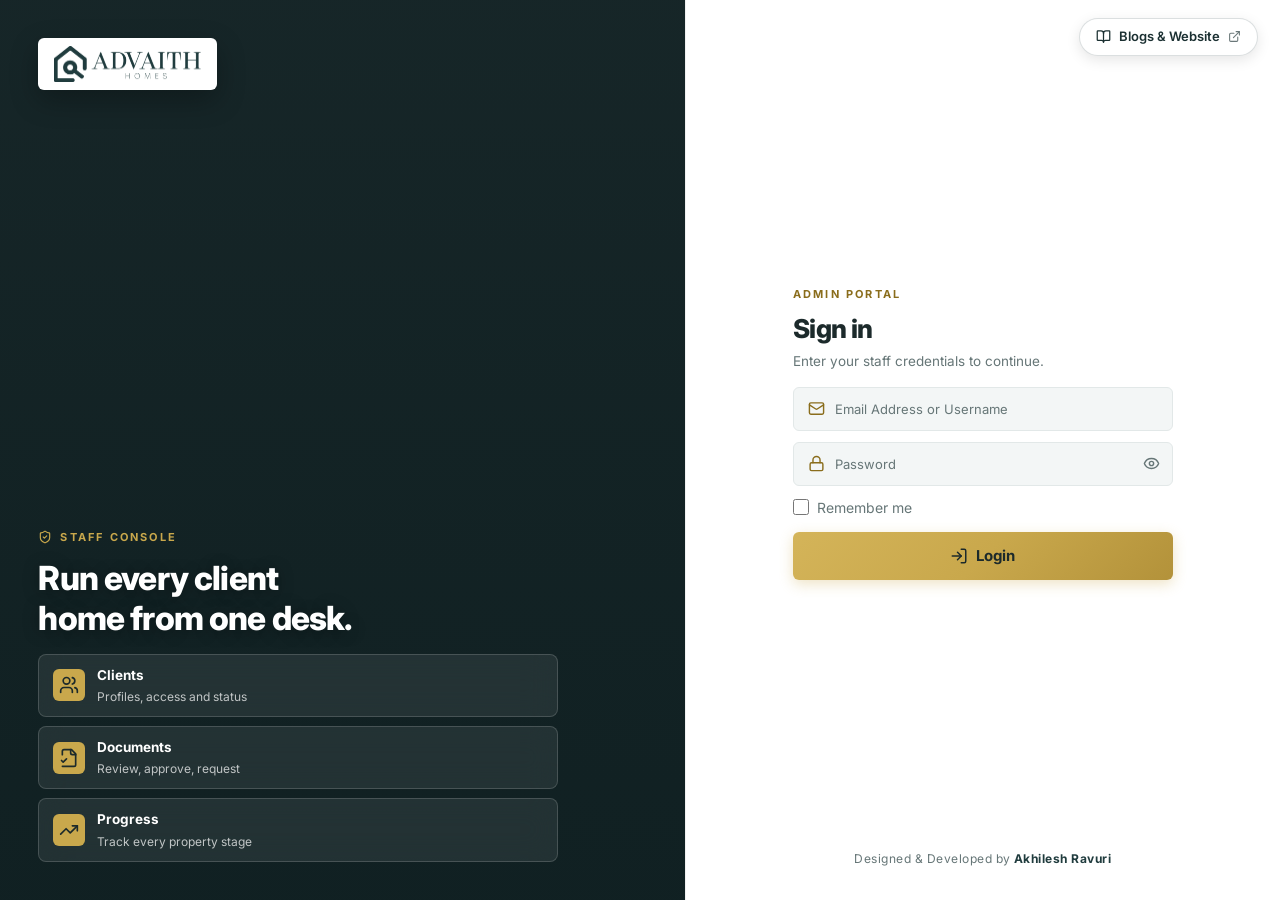
==== commit 9aa2e3a4: "chore(build): update production build" ====
--- a/index.html
+++ b/index.html
@@ -22,8 +22,9 @@
     <meta name="twitter:description" content="Manage clients, documents, property progress and communication for Advaith Homes." />
 
     <!-- Icons & app -->
-    <link rel="icon" type="image/png" href="./assets/images/logo-mark.png" />
-    <link rel="apple-touch-icon" href="./assets/images/logo-mark.png" />
+    <link rel="icon" type="image/png" href="./favicon.png" />
+    <link rel="icon" type="image/x-icon" href="./favicon.ico" />
+    <link rel="apple-touch-icon" href="./favicon.png" />
     <link rel="manifest" href="./site.webmanifest" />
     <meta name="theme-color" content="#c9a84c" />
 
@@ -31,8 +32,8 @@
     <link rel="preconnect" href="https://fonts.googleapis.com" />
     <link rel="preconnect" href="https://fonts.gstatic.com" crossorigin />
     <link href="https://fonts.googleapis.com/css2?family=Inter:wght@400;500;600;700&display=swap" rel="stylesheet" />
-    <script type="module" crossorigin src="./assets/index-Dvryecx9.js"></script>
-    <link rel="stylesheet" crossorigin href="./assets/index-DP6KxdTk.css">
+    <script type="module" crossorigin src="./assets/index-B94R2pQ2.js"></script>
+    <link rel="stylesheet" crossorigin href="./assets/index-uQNdS8M5.css">
   </head>
   <body>
     <div id="root"></div>
--- a/assets/index-uQNdS8M5.css
+++ b/assets/index-uQNdS8M5.css
@@ -0,0 +1 @@
+:root{--primary: #c9a84c;--primary-dark: #b3923a;--primary-light: #8a6d1c;--primary-soft: #f6efd9;--primary-glow: rgba(201, 168, 76, .3);--on-primary: #1c2a2b;--secondary: #203c3e;--secondary-dark: #162b2d;--secondary-soft: #e6eeee;--on-secondary: #ffffff;--on-secondary-line: rgba(255, 255, 255, .35);--accent: var(--secondary);--accent-dark: var(--secondary-dark);--accent-soft: var(--secondary-soft);--on-accent: var(--on-secondary);--bg: #f3f5f5;--surface: #ffffff;--surface-muted: #f3f6f6;--text: #1c2a2b;--muted: #667677;--border: #e2e8e8;--scrollbar: #cfd9d9;--dot-idle: #c5cfd0;--success: #1d7a45;--success-bg: #e1f3e8;--warning: #9a6a12;--warning-bg: #fbf0d6;--info: #25619e;--info-bg: #e2edf9;--danger: #b5372b;--danger-bg: #fae4e1;--danger-dark: #972e24;--neutral: #5b6869;--neutral-bg: #eaeeee;--on-danger: #ffffff;--badge-alert: #e5484d;--sidebar-hover: rgba(0, 0, 0, .07);--sidebar-line: rgba(0, 0, 0, .12);--scrim: rgba(10, 25, 26, .55);--focus-ring: 0 0 0 3px var(--primary-glow);--invalid-ring: 0 0 0 3px var(--danger-bg);--login-overlay-top: rgba(32, 60, 62, .3);--login-overlay-bottom: rgba(22, 43, 45, .95);--chart-1: #c9a84c;--chart-2: #203c3e;--chart-3: #25619e;--chart-4: #1d7a45;--chart-5: #b5372b;--chart-6: #9a6a12;--chart-7: #6a5aa8;--chart-8: #5b6869;--chart-track: #eaeeee;--highlight: #fbe7a6;--radius: 6px;--radius-sm: 6px;--radius-lg: 6px;--shadow: 0 1px 2px rgba(20, 40, 42, .05), 0 3px 12px rgba(20, 40, 42, .06);--shadow-md: 0 8px 24px rgba(20, 40, 42, .1);--shadow-lg: 0 20px 50px rgba(10, 25, 26, .25);--sidebar-w: 252px;--topbar-h: 56px;--font: "Inter", system-ui, -apple-system, "Segoe UI", Roboto, sans-serif;--ease: cubic-bezier(.4, 0, .2, 1)}.portal-tooltip{position:fixed;z-index:99999;pointer-events:none;padding:6px 11px;background:#142426;color:#fff;border:1px solid rgba(255,255,255,.14);border-radius:6px;font-size:12px;font-weight:600;line-height:1.35;white-space:nowrap;max-width:320px;overflow:hidden;text-overflow:ellipsis;box-shadow:0 6px 18px #00000047;animation:portal-tooltip-in .14s ease-out;transition:opacity .12s ease}.portal-tooltip.is-below{animation-name:portal-tooltip-below}.portal-tooltip.is-right{animation-name:portal-tooltip-right}@keyframes portal-tooltip-in{0%{opacity:0;transform:translateY(4px)}to{opacity:1;transform:translateY(0)}}@keyframes portal-tooltip-below{0%{opacity:0;transform:translateY(-4px)}to{opacity:1;transform:translateY(0)}}@keyframes portal-tooltip-right{0%{opacity:0;transform:translate(-4px)}to{opacity:1;transform:translate(0)}}*,*:before,*:after{box-sizing:border-box}html,body,#root{min-height:100%}html,body{overflow-x:clip;max-width:100vw}body{margin:0;font-family:var(--font);background:var(--bg);color:var(--text);font-size:14px;line-height:1.5;-webkit-font-smoothing:antialiased}h1{margin:0;font-size:24px;font-weight:700;letter-spacing:-.01em}h2{margin:0;font-size:18px;font-weight:700}h3{margin:0;font-size:15px;font-weight:700}.sub{color:var(--muted);margin:3px 0 0;font-size:13px}button,input,select,textarea{font:inherit;color:inherit}a{color:var(--primary-light);text-decoration:none}a:hover{text-decoration:underline}img{max-width:100%}:focus-visible{outline:2px solid var(--primary);outline-offset:2px;border-radius:4px}@media (prefers-reduced-motion: reduce){*:not(.loader-ring):not(.loader-ring-2):not(.ah-spinning-ring-1):not(.ah-spinning-ring-2):not(.loader-dots *):not(.loader-house *):not(.loader-house-badge){transition:none!important;animation-duration:.01ms!important}}.shell{display:flex;min-height:100vh;width:100%;max-width:100vw;position:relative}.sidebar{width:var(--sidebar-w);height:100vh;position:fixed;left:0;top:0;bottom:0;background:linear-gradient(180deg,var(--primary) 0%,var(--primary-dark) 100%);color:var(--on-primary);padding:18px 12px 14px;display:flex;flex-direction:column;z-index:60;transition:width .22s var(--ease),padding .22s var(--ease),transform .25s var(--ease);box-sizing:border-box}.brand{text-align:center;margin-bottom:18px;padding:0 4px}.brand small{color:var(--on-primary);opacity:.7;display:block;margin-top:8px;font-size:11.5px;font-weight:600;letter-spacing:.08em;text-transform:uppercase}.logo-plate{background:var(--surface);border:0;border-radius:6px;padding:8px 14px;display:inline-flex;justify-content:center;align-items:center;box-shadow:var(--shadow);min-height:40px;cursor:pointer;outline:0;transition:transform .18s var(--ease),box-shadow .18s var(--ease),width .2s var(--ease),padding .2s var(--ease)}.logo-plate:hover{transform:translateY(-1px);box-shadow:0 4px 12px #00000029}.logo-img{max-width:100%;height:36px;object-fit:contain;display:block;transition:all .2s var(--ease)}.logo-mark-img{width:28px;height:28px;object-fit:contain}.logo-text{color:var(--primary-light);font-weight:700;font-size:15px}.sidebar nav{display:flex;flex-direction:column;gap:2px;flex:1;overflow-y:auto;padding:2px}.nav{display:flex;gap:12px;align-items:center;padding:11px 14px;border-radius:6px;color:var(--on-primary);text-decoration:none;background:none;border:0;cursor:pointer;text-align:left;width:100%;font-weight:500;position:relative;transition:background .15s var(--ease),color .15s var(--ease)}.nav svg{flex-shrink:0}.nav:hover{background:var(--sidebar-hover);color:var(--on-primary);text-decoration:none}.nav.on{background:var(--accent);color:var(--on-accent);font-weight:700;box-shadow:var(--shadow-md)}.nav-text{display:flex;align-items:center;justify-content:space-between;flex:1;min-width:0}.nav-ext-ico{opacity:.6;flex-shrink:0;margin-left:8px;transition:opacity .15s ease,transform .15s ease}.nav:hover .nav-ext-ico{opacity:.95;transform:translate(1px,-1px)}.nav-parent{display:flex;align-items:center;gap:10px}.nav-parent .nav-badge{margin-right:6px}.nav-caret{flex-shrink:0;color:currentColor;opacity:.7;transition:transform .18s var(--ease),opacity .18s var(--ease)}.nav-parent:hover .nav-caret,.nav-group.expanded .nav-caret{opacity:1}.nav-sub{display:flex;flex-direction:column;gap:2px;padding-left:18px;margin:3px 0 5px;position:relative}.nav.nav-sub-item{padding:8px 12px;font-size:13.5px;gap:10px}.logout{border-top:1px solid var(--sidebar-line);border-radius:0;margin-top:10px;padding-top:16px;color:var(--on-primary)}.logout:hover{background:var(--sidebar-hover);color:var(--on-primary)}.sidebar-foot{margin-top:auto;padding-top:10px;border-top:1px solid var(--sidebar-line, rgba(255, 255, 255, .15))}.sidebar-toggle-btn{display:flex;align-items:center;gap:12px;width:100%;padding:10px 14px;background:none;border:0;border-radius:6px;color:var(--on-primary);cursor:pointer;font-weight:500;font-size:13.5px;transition:background .15s var(--ease),color .15s var(--ease)}.sidebar-toggle-btn:hover{background:var(--sidebar-hover);color:var(--on-primary)}.sidebar-toggle-btn svg{flex-shrink:0}.sidebar-toggle-text{white-space:nowrap;overflow:hidden;text-overflow:ellipsis}@media (max-width: 960px){.sidebar-foot{display:none!important}}.scrim{display:none}.content{flex:1;min-width:0;margin-left:var(--sidebar-w);width:calc(100% - var(--sidebar-w));max-width:calc(100% - var(--sidebar-w));display:flex;flex-direction:column;transition:margin-left .22s var(--ease),width .22s var(--ease),max-width .22s var(--ease)}.topbar{display:flex;align-items:center;gap:14px;background:var(--surface);padding:0 18px;height:var(--topbar-h);box-shadow:none;border-bottom:1px solid var(--border);position:sticky;top:0;z-index:40}.spacer{flex:1}@media (min-width: 961px){.menu-btn{display:none!important}.shell.collapsed .sidebar{width:72px;padding:14px 8px 12px;transform:none;overflow-x:hidden}.shell.collapsed .content{margin-left:72px;width:calc(100% - 72px);max-width:calc(100% - 72px)}.shell.collapsed .brand{margin-bottom:12px;padding:0;display:flex;justify-content:center}.shell.collapsed .brand small,.shell.collapsed .sidebar-group-tools{display:none}.shell.collapsed .logo-plate{padding:6px;width:44px;height:44px;min-height:44px;border-radius:10px;display:inline-flex;align-items:center;justify-content:center}.shell.collapsed .logo-plate:hover{transform:translateY(-1px) scale(1.05)}.shell.collapsed .logo-full-img{display:none!important}.shell.collapsed .logo-img,.shell.collapsed .logo-mark-img,.shell.collapsed .logo-mini-img{display:block!important;width:28px;height:28px;max-width:28px;max-height:28px;object-fit:contain}.shell.collapsed .nav{justify-content:center;padding:10px 0;gap:0;overflow:visible}.shell.collapsed .nav-text,.shell.collapsed .nav-ext-ico,.shell.collapsed .nav>span:not(.nav-badge):not(.nav-parent-pip){display:none!important}.shell.collapsed .nav-parent{position:relative}.shell.collapsed .nav-parent-pip{position:absolute;right:8px;bottom:8px;width:5px;height:5px;border-radius:50%;background:currentColor;opacity:.55;pointer-events:none;transition:transform .15s var(--ease),opacity .15s var(--ease)}.shell.collapsed .nav-parent:hover .nav-parent-pip,.shell.collapsed .nav-parent.active-flyout .nav-parent-pip{opacity:1;transform:scale(1.4)}.shell.collapsed .nav-parent.active-flyout{background:var(--sidebar-hover)}.shell.collapsed .nav-sub{display:none!important}.shell.collapsed .nav-badge{position:absolute;top:3px;right:4px;margin-left:0;min-width:15px;height:15px;font-size:9.5px;padding:0 3px;border-radius:999px}.shell.collapsed .logout{justify-content:center;padding-top:12px}.shell.collapsed .sidebar-foot{padding-top:8px}.shell.collapsed .sidebar-toggle-btn{justify-content:center;padding:10px 0}.shell.collapsed .sidebar-toggle-text{display:none!important}}.sidebar-flyout{position:fixed;z-index:10000;min-width:200px;max-width:260px;background:var(--surface);border:1px solid var(--border);border-radius:var(--radius, 10px);box-shadow:0 10px 25px -5px #1c2a2b38,0 6px 12px -3px #1c2a2b1f;padding:6px;display:flex;flex-direction:column;gap:2px;animation:flyoutSlideIn .14s var(--ease)}@keyframes flyoutSlideIn{0%{opacity:0;transform:translate(-5px)}to{opacity:1;transform:translate(0)}}.sidebar-flyout-head{display:flex;align-items:center;gap:8px;padding:8px 10px 6px;font-size:11px;font-weight:700;text-transform:uppercase;letter-spacing:.06em;color:var(--muted);border-bottom:1px solid var(--border);margin-bottom:4px}.sidebar-flyout-head svg{color:var(--primary-light);flex-shrink:0}.sidebar-flyout-item{display:flex;align-items:center;gap:10px;padding:8px 10px;border-radius:var(--radius-sm, 6px);font-size:13.5px;font-weight:500;color:var(--text);text-decoration:none;transition:background .15s var(--ease),color .15s var(--ease)}.sidebar-flyout-item:hover{background:var(--primary-soft);color:var(--text);text-decoration:none}.sidebar-flyout-item.on{background:var(--primary-soft);color:var(--primary-light);font-weight:600}.sidebar-flyout-item svg{flex-shrink:0;color:var(--muted);transition:color .15s var(--ease)}.sidebar-flyout-item:hover svg,.sidebar-flyout-item.on svg{color:var(--primary-light)}.sidebar-flyout-item .nav-badge{margin-left:auto;font-size:11px;padding:1px 6px;border-radius:99px;background:var(--primary);color:var(--on-primary);font-weight:600}.topbar-actions{display:flex;align-items:center;gap:4px}.bell{position:relative;color:var(--text);display:grid;place-items:center;width:34px;height:34px;border-radius:6px}.bell:hover{background:var(--primary-soft);text-decoration:none}.bell i{position:absolute;top:-2px;right:-2px;background:var(--badge-alert);color:#fff;font-size:10px;font-style:normal;font-weight:700;border-radius:999px;padding:1px 5px;min-width:17px;height:17px;display:inline-flex;align-items:center;justify-content:center;line-height:1;box-shadow:0 0 0 2px var(--surface)}.nav-badge{margin-left:auto;background:var(--badge-alert, #e5484d);color:#fff;border-radius:999px;font-size:11px;font-weight:700;min-width:20px;height:19px;display:inline-flex;align-items:center;justify-content:center;padding:0 6px;line-height:1;letter-spacing:-.02em;flex-shrink:0;box-shadow:0 1px 3px #0003}.profile-menu{position:relative}.who{display:flex;gap:8px;align-items:center;background:none;border:0;cursor:pointer;font-weight:600;padding:3px 8px 3px 4px;border-radius:6px;transition:background .15s var(--ease);margin-left:2px}.who:hover{background:var(--bg)}.who-meta{display:flex;flex-direction:column;text-align:left;line-height:1.25;min-width:0}.who-name{font-weight:600;font-size:13.5px;color:var(--text);white-space:nowrap;overflow:hidden;text-overflow:ellipsis;max-width:140px}.who-role{font-size:11px;color:var(--muted);font-weight:500;text-transform:capitalize}@media (max-width: 640px){.who-role{display:none}}.who svg:last-child{color:var(--muted)}.dropdown{position:absolute;right:0;top:calc(100% + 8px);background:var(--surface);border:1px solid var(--border);border-radius:6px;box-shadow:var(--shadow-lg);min-width:224px;overflow:hidden;padding:6px;z-index:70;animation:pop .12s var(--ease);display:flex;flex-direction:column;gap:2px}.dropdown-head{display:flex;flex-direction:column;gap:2px;padding:8px 12px 10px;border-bottom:1px solid var(--border);margin-bottom:3px}.dropdown-head b{font-size:13.5px;font-weight:600;color:var(--text);white-space:nowrap;overflow:hidden;text-overflow:ellipsis}.dropdown-head small{font-size:11.5px;color:var(--muted);white-space:nowrap;overflow:hidden;text-overflow:ellipsis}.dropdown-sep{height:1px;background:var(--border);margin:3px 4px}.dropdown button{display:flex;align-items:center;gap:10px;width:100%;padding:9px 12px;border:0;background:none;border-radius:6px;text-align:left;cursor:pointer;font-weight:500;font-size:13.5px;color:var(--text);white-space:nowrap;transition:background .12s var(--ease),color .12s var(--ease)}.dropdown button svg{flex-shrink:0;color:var(--muted);transition:color .12s var(--ease)}.dropdown button:hover{background:var(--bg)}.dropdown button:hover svg{color:var(--primary)}.dropdown button.danger{color:var(--danger)}.dropdown button.danger svg{color:var(--danger)}.dropdown button.danger:hover{background:var(--danger-soft, rgba(229, 72, 77, .08))}@keyframes pop{0%{opacity:0;transform:translateY(-4px) scale(.98)}to{opacity:1;transform:none}}main{padding:14px 18px;width:100%;max-width:1400px;min-width:0;margin:0 auto;flex:1;box-sizing:border-box}.page-head{display:flex;justify-content:space-between;gap:10px;align-items:flex-start;flex-wrap:wrap;margin-bottom:12px}.head-actions{display:flex;gap:8px;flex-wrap:wrap}.crumbs{color:var(--muted);margin-bottom:6px;font-size:13px}.crumbs a{font-weight:600}.btn{border:1px solid var(--border);background:var(--surface);color:var(--text);padding:7px 14px;border-radius:6px;cursor:pointer;min-height:36px;display:inline-flex;gap:7px;align-items:center;justify-content:center;font-weight:600;font-size:13.5px;white-space:nowrap;transition:background .15s var(--ease),border-color .15s var(--ease),color .15s var(--ease),transform .1s var(--ease),box-shadow .15s var(--ease)}.btn:hover{background:var(--bg)}.btn:active{transform:translateY(1px)}.btn:disabled,.btn[aria-disabled=true],.btn.is-disabled{opacity:.5;cursor:not-allowed;transform:none;pointer-events:none}.btn.gold{background:var(--primary);border-color:var(--primary);color:var(--on-primary);box-shadow:0 3px 10px var(--primary-glow)}.btn.gold:hover{background:var(--primary-dark);border-color:var(--primary-dark)}.btn.outline{background:transparent;border:1.5px solid var(--primary);color:var(--primary-light)}.btn.outline:hover{background:var(--primary-soft);border-color:var(--primary);color:var(--primary-light)}.btn.outline-danger{background:transparent;border:1.5px solid var(--danger);color:var(--danger)}.btn.outline-danger:hover{background:var(--danger-bg);border-color:var(--danger)}.btn.ghost{background:transparent;border-color:transparent;color:var(--text)}.btn.ghost:hover{background:var(--surface-muted);color:var(--text)}.btn.danger-fill{background:var(--danger);color:var(--on-danger);border-color:var(--danger)}.btn.danger-fill:hover{background:var(--danger-dark);border-color:var(--danger-dark)}.btn.sm{min-height:30px;padding:4px 10px;font-size:12.5px}.btn.lg{min-height:42px;padding:10px 18px;font-size:14.5px}.btn-spinner{animation:spin 1.3s linear infinite}@keyframes spin{0%{transform:rotate(0)}to{transform:rotate(360deg)}}.ib{position:relative;width:34px;height:34px;border-radius:6px;border:1px solid transparent;background:transparent;cursor:pointer;display:inline-grid;place-items:center;color:var(--primary-light);flex:none;transition:background .15s var(--ease),color .15s var(--ease)}.ib-badge{position:absolute;top:-3px;right:-3px;background:var(--primary);color:#fff;border-radius:99px;font-size:10px;font-weight:700;min-width:16px;height:16px;display:inline-flex;align-items:center;justify-content:center;padding:0 4px;line-height:1;box-shadow:0 2px 6px #00000040;pointer-events:none}.ib:hover{background:var(--primary-soft);color:var(--primary-light)}.ib.danger{color:var(--danger)}.ib.danger:hover{background:var(--danger-bg)}.ib.outline{border-color:var(--border)}.ib.outline:hover{border-color:var(--primary)}.ib:disabled,.ib[aria-disabled=true],.ib.is-disabled{opacity:.35;cursor:not-allowed;background:none;pointer-events:none}.stats{display:grid;grid-template-columns:repeat(auto-fit,minmax(min(170px,100%),1fr));gap:12px;margin-bottom:14px}.stat{background:var(--surface);border:1px solid var(--border);border-radius:var(--radius);padding:13px 16px;box-shadow:var(--shadow);text-decoration:none;color:var(--text);display:block;transition:border-color .15s var(--ease),transform .15s var(--ease),box-shadow .15s var(--ease)}a.stat:hover{border-color:var(--primary);transform:translateY(-2px);box-shadow:var(--shadow-md);text-decoration:none}.stat b{font-size:24px;display:block;line-height:1.2;font-weight:700}.stat span{color:var(--muted);font-size:12.5px;font-weight:500}.panel{background:var(--surface);border:1px solid var(--border);border-radius:var(--radius);box-shadow:var(--shadow);padding:12px 14px;margin-bottom:12px;min-width:0;max-width:100%;box-sizing:border-box}.panel h3{margin-bottom:8px}.grid2{display:grid;grid-template-columns:repeat(auto-fit,minmax(min(340px,100%),1fr));gap:12px}.grid2>*,.charts>*,.stats>*{min-width:0}.list{list-style:none;margin:0;padding:0}.list li{display:flex;justify-content:space-between;gap:10px;padding:9px 0;border-top:1px solid var(--border);align-items:center}.list li:first-child{border:0}.list small{color:var(--muted);display:block;margin-top:2px}.chips{display:flex;gap:6px;flex-wrap:wrap;margin-bottom:10px;align-items:center;padding:5px;background:var(--surface-muted);border:1px solid var(--border);border-radius:var(--radius)}.chip{display:inline-flex;align-items:center;justify-content:center;border:1px solid transparent;background:transparent;border-radius:6px;padding:5px 11px;cursor:pointer;font-size:12.5px;font-weight:600;color:var(--muted);transition:background .15s var(--ease),color .15s var(--ease),border-color .15s var(--ease),box-shadow .15s var(--ease)}.chip:hover{background:var(--surface);color:var(--text)}.chip.on,.chip.active{background:var(--primary);color:var(--on-primary);border-color:var(--primary);box-shadow:0 2px 6px var(--primary-glow)}.chip i{font-style:normal;opacity:.78;margin-left:5px}.linkbtn{margin-left:auto;background:none;border:0;color:var(--primary-light);font-weight:600;text-decoration:underline;cursor:pointer;padding:0 8px;font-size:12.5px}.table-wrap{overflow-x:auto;max-width:100%;width:100%;margin:0;padding:0;-webkit-overflow-scrolling:touch}.dt{width:100%;min-width:720px;border-collapse:collapse}.dt th{text-align:left;font-size:11.5px;font-weight:700;color:var(--muted);text-transform:uppercase;letter-spacing:.03em;padding:8px 12px;background:var(--surface-muted);white-space:nowrap;vertical-align:middle}.dt th:first-child{border-radius:var(--radius-sm) 0 0 var(--radius-sm)}.dt th:last-child{border-radius:0 var(--radius-sm) var(--radius-sm) 0}.dt th.sortable{cursor:pointer;-webkit-user-select:none;user-select:none}.dt th.sortable:hover{color:var(--text)}.dt th .th-content{display:inline-flex;align-items:center;gap:4px;vertical-align:middle}.dt th.align-center,.dt td.align-center{text-align:center}.dt th.align-right,.dt td.align-right{text-align:right}.dt td.align-center .acts{justify-content:center}.dt td{padding:8px 12px;font-size:13.5px;border-top:1px solid var(--border);vertical-align:middle}.dt tbody tr{transition:background .12s var(--ease)}.dt tbody tr:hover{background:var(--bg)}.count{color:var(--muted);padding:2px 0 6px;font-size:12.5px}.pager{display:flex;justify-content:space-between;gap:10px;align-items:center;padding-top:10px;flex-wrap:wrap}.pager-per{display:flex;align-items:center;gap:8px;color:var(--muted);font-size:13px}.pager>div{display:flex;gap:4px;flex-wrap:wrap}.pager .btn.sm{min-width:32px;padding:5px}.empty{padding:40px 20px;text-align:center;color:var(--muted)}.loader{display:flex;flex-direction:column;align-items:center;justify-content:center;gap:14px;color:var(--muted);text-align:center;-webkit-user-select:none;user-select:none}.loader-section{flex:1;min-height:calc(100vh - var(--header-h, 64px) - 100px);width:100%;display:flex;flex-direction:column;align-items:center;justify-content:center;padding:48px 16px;box-sizing:border-box}.loader-page{min-height:100vh;width:100%;display:flex;flex-direction:column;align-items:center;justify-content:center;background:var(--bg);box-sizing:border-box}.loader-label{font-size:14px;font-weight:600;letter-spacing:.02em;color:var(--text)}.loader-inline{display:inline-flex;align-items:center;gap:8px;min-height:1em}.loader-inline-label{font-size:13.5px;font-weight:600;line-height:1}.av{width:38px;height:38px;border-radius:50%;background:var(--primary);color:var(--on-primary);display:inline-grid;place-items:center;font-weight:700;font-size:13px;object-fit:cover;flex:none}.av.gold{background:var(--accent);color:var(--on-accent)}.cl{display:flex;gap:11px;align-items:center;min-width:180px}.cl small{display:block;color:var(--muted)}.badge{display:inline-block;padding:3px 11px;border-radius:6px;font-size:12px;font-weight:600;white-space:nowrap}.badge.ok{background:var(--success-bg);color:var(--success)}.badge.warn{background:var(--warning-bg);color:var(--warning)}.badge.bad{background:var(--danger-bg);color:var(--danger)}.badge.info{background:var(--info-bg);color:var(--info)}.badge.muted{background:var(--neutral-bg);color:var(--neutral)}.doc-important-tag{display:inline-flex;align-items:center;gap:4px;font-size:11px;font-weight:700;letter-spacing:.02em;text-transform:uppercase;color:#b45309;background:#fef3c7;border:1px solid #fde68a;padding:1.5px 6.5px;border-radius:4px;line-height:1.25;vertical-align:middle;flex-shrink:0}.doc-important-tag svg{color:#d97706}.doc-important-star{display:inline-flex;align-items:center;justify-content:center;color:var(--secondary, #203c3e);vertical-align:middle;flex-shrink:0;cursor:help;transition:transform .15s ease,opacity .15s ease}.doc-important-star:hover{transform:scale(1.18);opacity:.85}.doc-important-star svg{display:block;fill:none!important;stroke:currentColor!important}.client-status-group{display:inline-flex;align-items:center;justify-content:center;gap:8px;vertical-align:middle}.badge-symbol,.badge-symbol-btn{width:28px;height:28px;padding:0!important;display:inline-flex;align-items:center;justify-content:center;border-radius:6px;cursor:pointer;flex-shrink:0;border:1px solid transparent;font:inherit;transition:transform .14s var(--ease),box-shadow .14s var(--ease),background .15s ease}.badge-symbol:hover,.badge-symbol-btn:hover{transform:scale(1.08);box-shadow:0 2px 6px #0000001f}.badge-symbol svg,.badge-symbol-btn svg{width:14px;height:14px;stroke-width:2.2;display:block}.badge-symbol.ok,.badge-symbol.tone-success,.badge-symbol-btn.ok,.badge-symbol-btn.tone-success{background:color-mix(in srgb,var(--success, #1e8e5a) 10%,transparent);color:var(--success, #1e8e5a);border-color:color-mix(in srgb,var(--success, #1e8e5a) 25%,transparent)}.badge-symbol.ok:hover,.badge-symbol-btn.ok:hover{background:color-mix(in srgb,var(--success, #1e8e5a) 18%,transparent)}.badge-symbol.bad,.badge-symbol.tone-danger,.badge-symbol-btn.bad,.badge-symbol-btn.tone-danger{background:color-mix(in srgb,var(--danger, #c0392b) 10%,transparent);color:var(--danger, #c0392b);border-color:color-mix(in srgb,var(--danger, #c0392b) 25%,transparent)}.badge-symbol.bad:hover,.badge-symbol-btn.bad:hover{background:color-mix(in srgb,var(--danger, #c0392b) 18%,transparent)}.badge-symbol.warn,.badge-symbol.tone-warning,.badge-symbol-btn.warn,.badge-symbol-btn.tone-warning{background:color-mix(in srgb,var(--warning, #b45309) 12%,transparent);color:var(--warning, #b45309);border-color:color-mix(in srgb,var(--warning, #b45309) 25%,transparent)}.badge-symbol.warn:hover,.badge-symbol-btn.warn:hover{background:color-mix(in srgb,var(--warning, #b45309) 20%,transparent)}.badge-symbol.info,.badge-symbol.tone-info,.badge-symbol-btn.info,.badge-symbol-btn.tone-info{background:color-mix(in srgb,var(--info, #25619e) 10%,transparent);color:var(--info, #25619e);border-color:color-mix(in srgb,var(--info, #25619e) 25%,transparent)}.badge-symbol.muted,.badge-symbol.tone-neutral,.badge-symbol-btn.muted,.badge-symbol-btn.tone-neutral{background:color-mix(in srgb,var(--muted, #667677) 10%,transparent);color:var(--muted, #667677);border-color:color-mix(in srgb,var(--muted, #667677) 20%,transparent)}.lock-status-badge,.lock-status-btn{display:inline-flex;align-items:center;justify-content:center;width:28px;height:28px;padding:0;border-radius:6px;flex-shrink:0;-webkit-user-select:none;user-select:none}.lock-status-badge{cursor:default}.lock-status-btn{cursor:pointer;transition:transform .14s var(--ease),box-shadow .14s var(--ease),background .15s ease}.lock-status-btn:hover{transform:scale(1.08);box-shadow:0 2px 6px #0000001f}.lock-status-badge.is-locked,.lock-status-btn.is-locked{background:color-mix(in srgb,var(--danger, #c0392b) 12%,transparent);color:var(--danger, #c0392b);border:1px solid color-mix(in srgb,var(--danger, #c0392b) 32%,transparent)}.lock-status-btn.is-locked:hover{background:var(--danger, #c0392b);color:#fff;border-color:var(--danger, #c0392b)}.lock-status-badge.is-unlocked,.lock-status-btn.is-unlocked{background:color-mix(in srgb,var(--success, #1e8e5a) 10%,transparent);color:var(--success, #1e8e5a);border:1px solid color-mix(in srgb,var(--success, #1e8e5a) 25%,transparent)}.lock-status-btn.is-unlocked:hover{background:color-mix(in srgb,var(--success, #1e8e5a) 20%,transparent);border-color:var(--success, #1e8e5a)}.btn-lock-quick{color:var(--muted)!important;border-radius:6px;cursor:pointer!important}.btn-lock-quick:hover{color:var(--danger, #c0392b)!important;background:color-mix(in srgb,var(--danger, #c0392b) 12%,transparent)!important}.btn-unlock-quick{color:var(--danger, #c0392b)!important;background:color-mix(in srgb,var(--danger, #c0392b) 12%,transparent)!important;border-radius:6px;cursor:pointer!important}.btn-unlock-quick:hover{background:var(--success, #1e8e5a)!important;color:#fff!important}.bar{height:7px;background:var(--border);border-radius:6px;margin-top:5px;min-width:120px;overflow:hidden}.bar i{display:block;height:100%;background:linear-gradient(90deg,var(--primary-dark),var(--primary));border-radius:6px;transition:width .3s var(--ease)}.acts{display:flex;gap:8px;flex-wrap:wrap;align-items:center}.row{display:flex;align-items:center;gap:10px}.stack{display:flex;flex-direction:column;gap:16px}td .acts{flex-wrap:nowrap;justify-content:flex-end;gap:4px}.ib.on{background:var(--primary-soft);color:var(--primary-light)}.action-menu{position:fixed;z-index:300;min-width:210px;max-width:calc(100vw - 16px);padding:6px;display:flex;flex-direction:column;transform-origin:top right;background:var(--surface);border:1px solid var(--border);border-radius:var(--radius);box-shadow:var(--shadow-md);animation:pop .12s var(--ease)}.action-menu button{display:flex;align-items:center;gap:10px;width:100%;padding:9px 12px;border:0;border-radius:var(--radius-sm);background:none;color:var(--text);font-weight:500;text-align:left;cursor:pointer}.action-menu button svg{color:var(--primary-light);flex-shrink:0}.action-menu button:hover,.action-menu button:focus-visible{background:var(--primary-soft);outline:0}.action-menu button:disabled{opacity:.4;cursor:not-allowed;background:none}.action-menu button.danger,.action-menu button.danger svg{color:var(--danger)}.action-menu button.danger:hover,.action-menu button.danger:focus-visible{background:var(--danger-bg)}.action-menu button.sep{margin-top:6px;position:relative}.action-menu button.sep:before{content:"";position:absolute;left:8px;right:8px;top:-4px;height:1px;background:var(--border)}@media (max-width: 640px){.action-menu button{min-height:44px}}.tabs{display:flex;gap:5px;flex-wrap:wrap;padding:4px;background:var(--surface);border:1px solid var(--border);border-radius:var(--radius);box-shadow:var(--shadow);margin-bottom:14px}.tab{display:inline-flex;align-items:center;justify-content:center;gap:6px;padding:7px 12px;border:1px solid transparent;border-radius:6px;background:transparent;cursor:pointer;white-space:nowrap;font-size:13px;font-weight:600;color:var(--muted);transition:background .15s var(--ease),color .15s var(--ease),border-color .15s var(--ease),box-shadow .15s var(--ease)}.tab:hover{color:var(--text);background:var(--surface-muted)}.tab.on{background:var(--primary);border-color:var(--primary);color:var(--on-primary);box-shadow:0 2px 8px var(--primary-glow)}.tab-bar{display:flex;justify-content:space-between;align-items:center;margin-bottom:12px;gap:10px;flex-wrap:wrap}.tab-bar>div{display:flex;gap:8px;align-items:center;flex-wrap:wrap}.client-head{display:flex;justify-content:space-between;gap:16px 24px;align-items:center;flex-wrap:wrap}.client-head-main{display:flex;gap:16px;align-items:center;flex:1 1 340px;min-width:min(300px,100%)}.client-head-info{flex:1;min-width:0}.client-head .av{width:58px;height:58px;font-size:20px}.client-head h1{display:flex;align-items:center;gap:10px;flex-wrap:wrap;font-size:22px}.client-head-actions{display:flex;align-items:center;gap:8px;flex-wrap:wrap}.client-head-icons{display:inline-flex;align-items:center;gap:6px;flex-wrap:nowrap}.client-head-icons .ib{width:32px;height:32px;border-radius:6px;background:var(--surface-muted);border:1px solid var(--border);display:inline-grid;place-items:center;flex-shrink:0;transition:background .15s ease,border-color .15s ease}.client-head-icons .ib svg{width:15px;height:15px}.client-head-icons .ib:hover{background:var(--primary-soft);border-color:var(--primary)}.client-action-span{display:inline-flex}.client-status-ctl{display:inline-flex;align-items:center;gap:4px;background:var(--surface-muted);border:1px solid var(--border);border-radius:6px;padding:0 6px 0 10px;min-height:32px;height:32px;font-size:12px;font-weight:600;color:var(--muted);transition:border-color .15s ease,background .15s ease,box-shadow .15s ease}.client-status-ctl:hover{border-color:var(--primary-light, #8a6d1c);background:var(--surface)}.client-status-ctl:focus-within,.client-status-ctl:has(.dd.open){border-color:var(--primary);box-shadow:var(--focus-ring);background:var(--surface)}.client-status-ctl .dd{width:auto;min-width:0;display:inline-flex}.client-status-ctl .dd-trigger,.client-status-ctl select{border:0!important;background:transparent!important;box-shadow:none!important;padding:0 2px 0 4px!important;min-height:28px!important;height:28px!important;width:auto!important;font-weight:700!important;font-size:12.5px!important;color:var(--text)!important;cursor:pointer;gap:4px!important;display:inline-flex!important;align-items:center!important}.client-status-ctl .dd-trigger:hover,.client-status-ctl .dd.open .dd-trigger,.client-status-ctl .dd-trigger:focus-visible,.client-status-ctl select:focus{border:0!important;box-shadow:none!important;outline:none!important;background:transparent!important}.client-status-ctl .dd-value{padding-right:0!important;flex:initial!important}.client-status-ctl .dd-chevron{width:13px!important;height:13px!important;color:var(--muted)!important;flex-shrink:0!important}.kv{display:grid;grid-template-columns:repeat(auto-fit,minmax(min(200px,100%),1fr));gap:14px;margin:0}.kv dt{font-size:12px;color:var(--muted);font-weight:600;text-transform:uppercase;letter-spacing:.02em}.kv dd{margin:3px 0 0;font-weight:600;word-break:break-word}.kv .kv-wide{grid-column:1 / -1}.kv .kv-wide dd{font-weight:400}.clamp-2{display:-webkit-box;-webkit-line-clamp:2;-webkit-box-orient:vertical;overflow:hidden;max-width:340px}.kv-contact-val{color:var(--text);font-weight:600;text-decoration:none;transition:color .15s var(--ease);word-break:break-all}.kv-contact-val:hover{color:var(--primary);text-decoration:underline}.rich-text{line-height:1.6;overflow-wrap:anywhere}.rich-text>:first-child{margin-top:0}.rich-text>:last-child{margin-bottom:0}.rich-text p{margin:0 0 .6em}.rich-text h2{font-size:17px;margin:.9em 0 .4em}.rich-text h3{font-size:15px;margin:.8em 0 .35em}.rich-text ul,.rich-text ol{margin:0 0 .6em;padding-left:1.4em}.rich-text blockquote{margin:0 0 .6em;padding:6px 14px;border-left:3px solid var(--primary);background:var(--primary-soft);border-radius:0 var(--radius-sm) var(--radius-sm) 0}.rich-text a{color:var(--primary-light);text-decoration:underline}.rich-text table{border-collapse:collapse;margin:0 0 .6em}.rich-text td,.rich-text th{border:1px solid var(--border);padding:6px 10px}.rich-text hr{border:0;border-top:1px solid var(--border);margin:.8em 0}.rich-text pre{margin:0 0 .8em;padding:10px 14px;background:var(--surface-muted);border:1px solid var(--border);border-radius:var(--radius-sm);overflow-x:auto;font-family:ui-monospace,SFMono-Regular,Menlo,Monaco,Consolas,Liberation Mono,Courier New,monospace;font-size:13px;line-height:1.5}.rich-text code{font-family:ui-monospace,SFMono-Regular,Menlo,Monaco,Consolas,Liberation Mono,Courier New,monospace;font-size:12.5px;padding:2px 5px;border-radius:4px;background:var(--surface-muted);border:1px solid var(--border)}.rich-text pre code{padding:0;background:transparent;border:0;font-size:inherit}.rich-text iframe{max-width:100%;border-radius:var(--radius-sm);margin:0 0 .8em}.rich-text .text-tiny{font-size:.7em}.rich-text .text-small{font-size:.85em}.rich-text .text-big{font-size:1.3em}.rich-text .text-huge{font-size:1.6em}.sub.rich-text{font-size:13px}.timeline{list-style:none;padding:0;margin:0}.stage{display:flex;gap:14px;padding:16px 0;border-top:1px solid var(--border)}.stage:first-child{border:0;padding-top:2px}.dot{width:20px;height:20px;border-radius:50%;margin-top:2px;flex:none;display:inline-flex;align-items:center;justify-content:center;background:var(--dot-idle);box-shadow:0 0 0 3px var(--bg);color:#fff}.dot.Completed,.dot.Accepted{background:var(--success);color:#fff}.dot[class*=Progress]{background:var(--info);color:#fff}.dot.OnHold{background:var(--warning, #c9a84c);color:#fff}.dot.Pending{background:var(--surface);color:var(--muted);border:1.5px solid var(--border);box-shadow:none}.dot.Rejected{background:var(--danger, #b5372b);color:#fff}.stage-body{flex:1;min-width:0}.stage-top{display:flex;justify-content:space-between;gap:10px;flex-wrap:wrap}.stage-top h3,.stage-top b{font-size:15px}details{margin-top:8px}summary{cursor:pointer;color:var(--primary-light);font-weight:600;font-size:13px}.hist{margin:8px 0 0;padding-left:18px;color:var(--muted);font-size:13px;display:flex;flex-direction:column;gap:4px}.overlay{position:fixed;top:0;right:0;bottom:0;left:0;background:var(--scrim);display:flex;align-items:center;justify-content:center;padding:16px;z-index:100;animation:fade .15s var(--ease)}@keyframes fade{0%{opacity:0}to{opacity:1}}.modal{background:var(--surface);border-radius:6px;width:100%;max-width:520px;max-height:92vh;overflow:auto;padding:0 16px;box-shadow:var(--shadow-lg);animation:pop .15s var(--ease);overscroll-behavior:contain}.modal:not(:has(.modal-foot)){padding-bottom:16px}.modal.md,.modal:has(.frow){max-width:680px}.modal.wide{max-width:840px}.modal.xl{max-width:1040px}.modal-head{position:sticky;top:0;z-index:3;display:flex;justify-content:space-between;gap:10px;align-items:center;margin:0 -16px 12px;padding:12px 16px;background:var(--surface);border-bottom:1px solid var(--border)}.modal-foot{position:sticky;bottom:0;z-index:3;display:flex;justify-content:flex-end;gap:8px;margin:14px -16px 0;padding:10px 16px;background:var(--surface);border-top:1px solid var(--border);box-shadow:0 -8px 16px -12px var(--scrim)}.shortcuts-modal-body{display:flex;flex-direction:column;gap:16px;padding:4px 0 10px}.shortcuts-category h4{font-size:13px;text-transform:uppercase;letter-spacing:.04em;color:var(--primary-light, #9a6b1f);margin:0 0 8px;font-weight:700}.shortcuts-list{display:flex;flex-direction:column;background:var(--bg);border:1px solid var(--border);border-radius:var(--radius-sm, 6px);overflow:hidden}.shortcuts-row{display:flex;justify-content:space-between;align-items:center;padding:8px 12px;border-bottom:1px solid var(--border);gap:12px;flex-wrap:wrap}.shortcuts-row:last-child{border-bottom:none}.shortcuts-label{font-size:13px;color:var(--text);font-weight:500;flex:1;min-width:160px}.shortcuts-keys{display:inline-flex;gap:4px;align-items:center;flex-shrink:0}.shortcut-kbd{display:inline-block;padding:2px 7px;font-size:11px;font-weight:700;line-height:1.4;color:var(--text);background:var(--surface);border:1px solid var(--border);border-radius:4px;box-shadow:0 1px 2px #0000001a;font-family:inherit}.copy-badge{display:inline-flex;align-items:center;gap:5px;background:var(--bg);border:1px solid var(--border);color:var(--text);font-family:inherit;font-size:11.5px;font-weight:600;border-radius:var(--radius-sm, 4px);padding:1px 7px;cursor:pointer;position:relative;transition:all .15s var(--ease);-webkit-user-select:none;user-select:none;line-height:1.5}.copy-badge:hover{background:var(--primary-soft);border-color:var(--primary);color:var(--primary-light)}.copy-badge.is-copied{border-color:var(--success);background:var(--success-bg, rgba(16, 185, 129, .08));color:var(--success)}.copy-badge.is-icon-only{padding:3px 6px;min-width:24px;height:22px;justify-content:center;gap:0}.copy-badge-text{max-width:100%;overflow:hidden;text-overflow:ellipsis;white-space:nowrap}.copy-badge-icon{display:inline-flex;align-items:center;color:var(--muted);flex-shrink:0;transition:color .15s}.copy-badge:hover .copy-badge-icon{color:var(--primary-light)}.copy-badge.is-copied .copy-badge-icon{color:var(--success)}.thumb{max-width:100%;max-height:120px;margin-top:8px;border-radius:var(--radius-sm);border:1px solid var(--border)}.preview{width:100%;height:320px;border:1px solid var(--border);border-radius:var(--radius-sm)}.doc-preview-container{display:flex;flex-direction:column;gap:8px}.doc-preview-toolbar{display:flex;align-items:center;gap:6px;background:var(--bg);border:1px solid var(--border);border-radius:var(--radius-sm);padding:6px 10px;flex-wrap:wrap}.preview-tool-btn{display:inline-flex;align-items:center;gap:5px;padding:4px 8px;font-size:12px;font-weight:500;color:var(--text);background:var(--surface);border:1px solid var(--border);border-radius:4px;cursor:pointer;line-height:1;transition:all .15s var(--ease)}.preview-tool-btn:hover{background:var(--primary-soft);color:var(--primary-light);border-color:var(--primary)}.preview-tool-open-btn{margin-left:auto;text-decoration:none}@media (max-width: 600px){.preview-tool-open-btn{margin-left:0}}.preview-tool-pct{font-size:11.5px;font-weight:700;color:var(--muted);min-width:40px;text-align:center}.doc-preview-stage{border:1px solid var(--border);border-radius:var(--radius-sm);background:#111418;overflow:hidden;display:flex;justify-content:center;align-items:center;min-height:380px;max-height:60vh}.doc-preview-iframe{width:100%;height:520px;border:none}.doc-preview-img-wrap{width:100%;height:100%;max-height:58vh;overflow:auto;display:flex;justify-content:center;align-items:center;padding:16px}.doc-preview-img{max-width:100%;max-height:52vh;object-fit:contain;box-shadow:0 4px 20px #00000080;border-radius:4px}@media (max-width: 600px){.doc-preview-toolbar{gap:4px;padding:4px 8px}.preview-tool-btn{padding:3px 6px;font-size:11px}.doc-preview-stage{min-height:260px;max-height:50vh}.doc-preview-iframe{height:48vh}}.toast-container{position:fixed;top:16px;right:16px;z-index:200;display:flex;flex-direction:column;gap:10px;width:min(380px,calc(100vw - 28px))}.toast{display:flex;gap:10px;align-items:center;background:var(--surface);border-left:5px solid;border-radius:var(--radius-sm);padding:12px 14px;box-shadow:var(--shadow-lg);animation:slidein .2s var(--ease)}@keyframes slidein{0%{opacity:0;transform:translate(16px)}to{opacity:1;transform:none}}.toast span{flex:1;color:var(--text);font-size:13.5px}.toast button{border:0;background:none;cursor:pointer;color:var(--muted);display:grid;place-items:center}.toast.success{border-color:var(--success)}.toast.success svg{color:var(--success)}.toast.error{border-color:var(--danger)}.toast.error svg{color:var(--danger)}.toast.warning{border-color:var(--warning)}.toast.warning svg{color:var(--warning)}.toast.info{border-color:var(--info)}.toast.info svg{color:var(--info)}@media (max-width: 960px){.sidebar{position:fixed;left:0;top:0;transform:translate(-100%)}.sidebar.open{transform:none;box-shadow:var(--shadow-lg)}.scrim{display:block;position:fixed;top:0;right:0;bottom:0;left:0;background:var(--scrim);z-index:55}.content{margin-left:0;width:100%;max-width:100%}.shell.collapsed .content{margin-left:0}.shell.collapsed .sidebar{display:flex}.grid2{grid-template-columns:minmax(0,1fr)}.profile-grid,.client-head{flex-wrap:wrap}}@media (max-width: 640px){main{padding:10px 10px 24px}h1{font-size:19px}.topbar{position:sticky!important;top:0!important;z-index:50!important;padding:0 10px;height:52px;gap:8px;box-shadow:0 2px 8px #00000014}.who>span:not(.av){display:none}.page-head{margin-bottom:10px;gap:8px}.page-head h1{font-size:19px}.head-actions{width:100%}.head-actions .btn{flex:1}.stack{gap:10px}.stats{grid-template-columns:repeat(2,1fr);gap:8px;margin-bottom:12px}.stat{padding:10px 12px}.stat b{font-size:19px}.panel{padding:10px 12px}.collapsible-panel.is-collapsed{padding-top:10px;padding-bottom:10px}.collapsible-panel-body{margin-top:10px;padding-top:10px}.chips{display:flex!important;flex-wrap:nowrap!important;overflow-x:auto!important;-webkit-overflow-scrolling:touch;scrollbar-width:none;-ms-overflow-style:none;padding:4px!important;gap:6px!important;margin:0 0 10px!important;width:100%!important;max-width:100%!important;border-radius:6px!important;box-sizing:border-box}.chips::-webkit-scrollbar{display:none}.chip{flex-shrink:0!important;width:auto!important;padding:6px 12px!important;font-size:12px!important;min-height:34px!important;border-radius:6px!important;white-space:nowrap!important}.chips .linkbtn{margin-left:auto;flex-shrink:0}.collapsible-panel-head{flex-direction:column!important;align-items:stretch!important;gap:8px!important}.collapsible-panel-title-wrap{width:100%!important;flex:none!important}.collapsible-panel-heading{display:flex!important;align-items:center!important;gap:8px!important;flex-wrap:wrap!important}.collapsible-panel-heading h3{font-size:15px!important;line-height:1.35!important;word-break:break-word!important}.collapsible-panel-title-wrap .sub{font-size:12px!important;line-height:1.4!important;word-break:break-word!important;margin-top:2px!important}.collapsible-panel-right{width:100%!important;display:flex!important;align-items:center!important;justify-content:space-between!important;padding-top:8px!important;border-top:1px solid var(--border)!important;gap:8px!important}.collapsible-panel-right .acts{flex:1!important;display:flex!important;flex-wrap:wrap!important;align-items:center!important;gap:6px!important}.collapsible-panel-right .acts .btn{padding:6px 10px!important;font-size:12px!important;border-radius:6px!important}.collapsible-toggle-btn{margin-left:auto!important;flex-shrink:0!important}.punit-grid{grid-template-columns:1fr!important;gap:10px!important;width:100%!important}.punit-card{width:100%!important;max-width:100%!important;border-radius:6px!important}.punit-media{height:155px!important;border-radius:6px 6px 0 0!important}.punit-badges{top:8px!important;left:8px!important;right:8px!important;gap:6px!important}.punit-type{font-size:10px!important;padding:2px 7px!important;max-width:55%!important;overflow:hidden!important;text-overflow:ellipsis!important;white-space:nowrap!important;border-radius:4px!important}.punit-badges .badge{font-size:10px!important;padding:2px 7px!important;border-radius:4px!important}.punit-stage-pill{padding:4px 10px!important;max-width:calc(100% - 16px)!important;gap:6px!important}.punit-stage-pill small{font-size:8px!important}.punit-stage-pill b{font-size:11px!important}.punit-body{padding:10px 12px!important;gap:8px!important}.punit-top{flex-wrap:wrap!important;align-items:flex-start!important;gap:6px!important}.punit-top .punit-heading{flex:1 1 100%!important}.punit-top .acts{width:100%!important;display:flex!important;justify-content:flex-end!important;gap:6px!important}.punit-owners{flex-wrap:wrap!important;gap:6px!important}.punit-owner-chip{font-size:11px!important;padding:4px 8px!important;max-width:100%!important}.table-wrap{margin:0;padding:0;overflow-x:hidden;max-width:100%}.dt thead{display:none}.dt,.dt tbody,.dt tr,.dt td{display:block;width:100%;min-width:0;box-sizing:border-box}.dt tbody{display:flex;flex-direction:column;gap:8px;width:100%}.dt tr{border:1px solid var(--border);border-radius:var(--radius);padding:10px 12px;background:var(--surface);box-shadow:var(--shadow);width:100%;min-width:0;box-sizing:border-box;overflow:hidden}.dt tr:hover{background:var(--surface)}.dt td{border:0;padding:4px 0;display:flex;justify-content:space-between;align-items:center;gap:10px;text-align:right;min-width:0;word-break:break-word;overflow-wrap:anywhere}.dt td[data-label]:before{content:attr(data-label);color:var(--muted);font-size:12px;font-weight:600;text-align:left;flex-shrink:0}.dt td[data-label="Client / User"],.dt td[data-label=Client],.dt td[data-label=User],.dt td[data-label=Property],.dt td[data-label=Name],.dt td[data-label=Document],.dt td[data-label=Title]{flex-direction:column!important;align-items:flex-start!important;text-align:left!important;padding-bottom:8px!important;border-bottom:1px solid var(--border)!important;margin-bottom:6px!important;width:100%!important}.dt td[data-label="Client / User"]:before,.dt td[data-label=Client]:before,.dt td[data-label=User]:before,.dt td[data-label=Property]:before,.dt td[data-label=Name]:before,.dt td[data-label=Document]:before,.dt td[data-label=Title]:before,.dt td[data-label=Actions]:before{content:none!important}.dt td[data-label=Actions]{flex-direction:column;align-items:stretch}.dt td[data-label=Actions] .acts{justify-content:flex-start;padding-top:6px;border-top:1px solid var(--border);margin-top:4px}.ib{width:36px;height:36px}.pager{justify-content:center}.pager>div{justify-content:center;width:100%}.client-head{flex-direction:column;align-items:stretch;gap:10px}.client-head-main{flex:none;width:100%;align-items:flex-start}.client-head .av{width:44px;height:44px;font-size:16px}.client-head h1{font-size:18px}.client-head .fld{flex:none;width:100%}.client-head-actions{display:grid!important;grid-template-columns:1fr 1fr!important;align-items:center!important;gap:6px!important;width:100%!important;padding-top:8px!important;border-top:1px solid var(--border)!important}.client-status-ctl{width:100%!important;min-height:32px!important;padding:0 8px!important;font-size:11.5px!important;gap:4px!important;border-radius:6px!important;display:flex!important;align-items:center!important;justify-content:space-between!important}.client-status-ctl .dd{flex:1!important;display:flex!important;justify-content:flex-end!important}.client-status-ctl .dd-trigger,.client-status-ctl select{flex:1!important;min-height:28px!important;font-size:11.5px!important;padding:2px 4px!important;justify-content:flex-end!important;gap:4px!important}.client-head-icons{grid-column:1 / -1!important;display:flex!important;align-items:center!important;justify-content:space-between!important;gap:6px!important;width:100%!important;flex-wrap:nowrap!important;margin-top:2px!important}.client-head-icons>button,.client-head-icons .ib{flex:1 1 0!important;min-width:0!important;height:32px!important;border-radius:6px!important;display:inline-flex!important;align-items:center!important;justify-content:center!important;background:var(--surface-muted, rgba(0, 0, 0, .04))!important;border:1px solid var(--border)!important;transition:background .14s,border-color .14s!important}.client-head-icons .ib svg{width:15px!important;height:15px!important}.client-head-icons>button:hover,.client-head-icons .ib:hover{background:var(--primary-soft)!important;border-color:var(--primary)!important}.tabs{display:grid;grid-template-columns:repeat(2,minmax(0,1fr));gap:6px;padding:5px;margin-bottom:12px}.tab{width:100%;padding:7px 10px;font-size:12px;overflow:hidden;text-overflow:ellipsis}.tab:last-child:nth-child(odd){grid-column:1 / -1}.site-control-main{flex-direction:column;align-items:flex-start;gap:10px;flex:none;width:100%}.site-control-actions{width:100%;display:flex;flex-direction:column;gap:6px}.site-control-actions .btn{width:100%}.portal-top-banner-preview{flex-wrap:wrap}.tab-bar>.acts{width:100%}.tab-bar>.acts>.btn,.tab-bar>.acts>span,.tab-bar>.acts>span>.btn{flex:1;width:100%}.punit-inside-nav-left,.punit-inside-nav-right{width:100%;justify-content:space-between}.overlay{align-items:flex-end;padding:0}.modal{max-width:none;border-radius:6px 6px 0 0;max-height:94vh;padding:0 12px!important}.modal:not(:has(.modal-foot)){padding-bottom:12px!important}.modal-head{margin:0 -12px 10px!important;padding:9px 12px!important;align-items:center!important;min-height:0!important}.modal-head h2,.modal-head h3{font-size:15px!important;line-height:1.25!important}.modal-head .ib{width:32px!important;height:32px!important}.modal-foot{margin:12px -12px 0!important;padding:8px 12px calc(8px + env(safe-area-inset-bottom))!important;gap:8px!important}.modal-foot .btn,.modal-foot button{flex:1;padding:8px 12px;font-size:13px;min-height:36px}.empty{padding:20px 12px!important}.bnotify-bar{padding:10px 12px!important;gap:8px!important}.punit-dossier{padding:10px 12px!important}.reminder{padding:10px 12px!important;gap:10px!important}.toast-container{right:50%;transform:translate(50%);top:10px}}.tab.tab-private{display:inline-flex;align-items:center;gap:6px}.admin-notes-head{display:flex;justify-content:space-between;align-items:flex-start;gap:12px;margin-bottom:12px;flex-wrap:wrap}.admin-notes-head h3{display:flex;align-items:center;gap:8px}.admin-notes-head .badge{display:inline-flex;align-items:center;gap:5px}.count-pill{background:var(--primary-soft);color:var(--primary-light);border-radius:6px;padding:1px 9px;font-size:12px}.admin-note-composer{border-top:3px solid var(--primary)}.admin-note-composer-foot{display:flex;justify-content:space-between;align-items:center;gap:10px;margin-top:12px;flex-wrap:wrap}.admin-note-edit .admin-note-composer-foot{justify-content:flex-end}.admin-note-list{list-style:none;margin:0;padding:0;display:flex;flex-direction:column;gap:12px}.admin-note{margin:0}.admin-note.pinned{border-color:var(--primary);background:var(--primary-soft)}.admin-note-meta{display:flex;align-items:center;gap:10px;margin-bottom:10px}.admin-note-meta b{display:block}.admin-note-meta small{color:var(--muted);display:block}.admin-note-meta .badge{display:inline-flex;align-items:center;gap:4px}.admin-note-body{padding-left:48px}.grow{flex:1;min-width:0}@media (max-width: 640px){.admin-note-body{padding-left:0}.admin-note-composer-foot .btn{flex:1}}.tab-bar h3{display:flex;align-items:center;gap:8px}.tab-bar .sub{display:flex;align-items:center;gap:5px}.activity-filter{min-width:210px}.activity{list-style:none;margin:0;padding:0;position:relative}.activity-item{display:flex;gap:12px;padding:10px 0;position:relative}.activity-item:not(:last-child):before{content:"";position:absolute;left:15px;top:42px;bottom:-8px;width:2px;background:var(--border)}.activity-icon{width:32px;height:32px;border-radius:50%;display:grid;place-items:center;flex-shrink:0;background:var(--primary-soft);color:var(--primary-light)}.activity-item.t-document .activity-icon,.activity-item.t-request .activity-icon{background:var(--info-bg);color:var(--info)}.activity-item.t-progress .activity-icon{background:var(--success-bg);color:var(--success)}.activity-item.t-reminder .activity-icon{background:var(--warning-bg);color:var(--warning)}.activity-item.t-admin-note .activity-icon,.activity-item.t-client .activity-icon{background:var(--secondary-soft);color:var(--secondary)}.activity-body{flex:1;min-width:0;padding-top:5px}.activity-body p{margin:0;font-weight:500;overflow-wrap:anywhere}.activity-body small{color:var(--muted)}.reminder-group+.reminder-group{margin-top:16px}.reminder-group h4{margin:0 0 8px;font-size:13px;text-transform:uppercase;letter-spacing:.04em;color:var(--muted);display:flex;align-items:center;gap:8px}.danger-text{color:var(--danger)!important}.reminder-list{list-style:none;margin:0;padding:0;display:flex;flex-direction:column;gap:8px}.reminder{display:flex;align-items:flex-start;gap:12px;padding:12px 14px;border:1px solid var(--border);border-radius:var(--radius);background:var(--surface)}.reminder b{display:block}.reminder small{color:var(--muted);display:flex;align-items:center;gap:4px;flex-wrap:wrap;margin-top:2px}.reminder.overdue{border-color:var(--danger);background:var(--danger-bg)}.reminder.overdue b{color:var(--danger)}.reminder.done b{text-decoration:line-through;color:var(--muted)}.reminder.done{background:var(--surface-muted)}.reminder-check{padding-top:2px}.reminder-check input,.attention-tick{width:18px;height:18px;accent-color:var(--primary);cursor:pointer;flex-shrink:0}.due{display:inline-flex;align-items:center;gap:6px;flex-wrap:wrap}.stage.overdue{border-left:3px solid var(--danger);padding-left:12px;background:var(--danger-bg);border-radius:0 var(--radius-sm) var(--radius-sm) 0}.attention{border-left:4px solid var(--danger)}.attention.clear{border-left-color:var(--success)}.attention h3 svg{color:var(--danger)}.attention.clear h3 svg{color:var(--success)}.attention-clear{margin:0;color:var(--muted)}.attention-list{list-style:none;margin:0;padding:0;display:flex;flex-direction:column}.attention-item{display:flex;align-items:center;gap:12px;padding:10px 0;border-top:1px solid var(--border)}.attention-item:first-child{border-top:0}.attention-icon{width:32px;height:32px;border-radius:50%;display:grid;place-items:center;flex-shrink:0;background:var(--danger-bg);color:var(--danger)}.attention-item.k-review .attention-icon{background:var(--warning-bg);color:var(--warning)}.attention-item.k-inactive .attention-icon{background:var(--neutral-bg);color:var(--neutral)}.attention-tick{margin:0 7px}.attention-link{flex:1;min-width:0;display:flex;align-items:center;gap:10px;color:var(--text);text-decoration:none;border-radius:var(--radius-sm);padding:4px 6px;margin:-4px -6px}.attention-link:hover{background:var(--primary-soft);text-decoration:none}.attention-link b{display:block}.attention-link small{color:var(--muted);display:block;overflow-wrap:anywhere}.attention-link svg{color:var(--muted);flex-shrink:0}.attention-more{margin:10px 0 0}@media (max-width: 640px){.activity-filter{min-width:0;width:100%}.reminder{padding:12px}.attention-item{padding:12px 0}}.search-trigger{display:inline-flex;align-items:center;gap:10px;min-width:260px;height:40px;padding:0 10px 0 12px;border:1px solid var(--border);border-radius:6px;background:var(--surface-muted);color:var(--muted);font:inherit;cursor:pointer;transition:border-color .15s var(--ease),background .15s var(--ease)}.search-trigger:hover{border-color:var(--primary);background:var(--surface)}.search-trigger span{flex:1;text-align:left}kbd{font:600 11px/1 var(--font);padding:4px 6px;border:1px solid var(--border);border-bottom-width:2px;border-radius:6px;background:var(--surface);color:var(--muted)}.cmdk-overlay{position:fixed;top:0;right:0;bottom:0;left:0;z-index:250;background:var(--scrim);display:flex;justify-content:center;align-items:flex-start;padding:10vh 16px 16px;animation:fade .12s var(--ease)}.cmdk{width:100%;max-width:640px;max-height:75vh;display:flex;flex-direction:column;background:var(--surface);border-radius:var(--radius-lg);box-shadow:var(--shadow-lg);overflow:hidden;animation:pop .14s var(--ease)}.cmdk-input{display:flex;align-items:center;gap:10px;padding:14px 16px;border-bottom:1px solid var(--border);color:var(--muted)}.cmdk-input input{flex:1;min-width:0;border:0;outline:0;box-shadow:none;padding:4px 0;min-height:0;font-size:16px;background:transparent;color:var(--text)}.cmdk-input input:focus{box-shadow:none}.cmdk-body{overflow-y:auto;padding:6px;flex:1}.cmdk-body ul{list-style:none;margin:0;padding:0}.cmdk-group{padding:10px 10px 4px;font-size:11.5px;font-weight:700;text-transform:uppercase;letter-spacing:.05em;color:var(--muted)}.cmdk-group small{text-transform:none;letter-spacing:0;font-weight:500}.cmdk-item{display:flex;align-items:center;gap:12px;padding:10px 12px;border-radius:var(--radius-sm);cursor:pointer}.cmdk-item.active{background:var(--primary-soft)}.cmdk-icon{color:var(--primary-light);flex-shrink:0}.cmdk-text{flex:1;min-width:0;display:flex;flex-direction:column}.cmdk-title{font-weight:600;white-space:nowrap;overflow:hidden;text-overflow:ellipsis}.cmdk-text small{color:var(--muted);white-space:nowrap;overflow:hidden;text-overflow:ellipsis}.cmdk-item mark{background:var(--highlight);color:inherit;border-radius:3px;padding:0 1px}.cmdk-enter{color:var(--muted);flex-shrink:0}.cmdk-empty{padding:28px 16px;text-align:center;color:var(--muted);display:flex;justify-content:center}.cmdk-foot{display:flex;gap:16px;padding:10px 16px;border-top:1px solid var(--border);color:var(--muted);font-size:12px;background:var(--surface-muted)}.cmdk-foot span{display:inline-flex;align-items:center;gap:4px}.bulk-bar{display:flex;align-items:center;gap:12px;flex-wrap:wrap;margin-bottom:12px;padding:10px 12px;border:1px solid var(--primary);border-radius:var(--radius);background:var(--primary-soft);animation:pop .12s var(--ease)}.bulk-bar>b{color:var(--primary-light)}.bulk-actions{display:flex;gap:8px;flex-wrap:wrap;flex:1}.dt .col-check{width:44px;padding-right:0}.row-check{width:17px;height:17px;margin:0;accent-color:var(--primary-dark);cursor:pointer;vertical-align:middle}.dt tbody tr.is-selected,.dt tbody tr.is-selected:hover{background:var(--primary-soft)}.charts{display:grid;grid-template-columns:repeat(3,minmax(0,1fr));gap:18px;margin-bottom:18px}.chart-card{margin-bottom:0}.chart-empty{color:var(--muted);padding:24px 0;text-align:center}.donut{display:flex;align-items:center;gap:18px}.donut-canvas{position:relative;width:150px;height:150px;flex-shrink:0}.donut-center{position:absolute;top:0;right:0;bottom:0;left:0;display:flex;flex-direction:column;align-items:center;justify-content:center;pointer-events:none}.donut-center b{font-size:24px;font-weight:800;color:var(--text);line-height:1}.donut-center small{margin-top:4px;font-size:10px;font-weight:600;color:var(--muted);text-transform:uppercase;letter-spacing:.06em}.bar-chart{position:relative;width:100%;min-width:0}.chart-card{min-width:0;overflow:hidden}.donut-canvas canvas,.bar-chart canvas{max-width:100%}.legend{list-style:none;margin:0;padding:0;display:flex;flex-direction:column;gap:8px;flex:1;min-width:0}.legend li{display:grid;grid-template-columns:12px minmax(0,1fr) auto auto;align-items:center;gap:8px;font-size:13px}.legend i{width:10px;height:10px;border-radius:3px}.legend small{color:var(--muted);min-width:34px;text-align:right}@media (max-width: 1200px){.charts{grid-template-columns:repeat(2,minmax(0,1fr))}}@media (max-width: 960px){.search-trigger{min-width:0}}@media (max-width: 640px){.search-trigger{width:40px;height:40px;padding:0;justify-content:center;background:transparent;border-color:transparent}.search-trigger span,.search-trigger kbd{display:none}.cmdk-overlay{padding:0;align-items:stretch}.cmdk{max-width:none;max-height:none;height:100%;border-radius:0}.cmdk-foot{display:none}.cmdk-item{min-height:48px}.charts{grid-template-columns:minmax(0,1fr)}.donut{flex-direction:column;align-items:stretch}.donut-canvas{align-self:center}.bulk-bar{position:sticky;top:calc(var(--topbar-h) + 4px);z-index:5}.bulk-actions .btn{flex:1}.dt td.col-check{width:auto;padding:0 0 6px;justify-content:flex-start}.dt td.col-check:before{content:none}}.legend li>button{grid-column:1 / -1;display:grid;grid-template-columns:12px minmax(0,1fr) auto auto;align-items:center;gap:8px;width:calc(100% + 8px);margin:-3px -4px;padding:3px 4px;border:0;border-radius:var(--radius-sm);background:none;font:inherit;color:inherit;text-align:left;cursor:pointer}.legend span{min-width:0;overflow:hidden;text-overflow:ellipsis;white-space:nowrap}.legend li>button:hover,.legend li>button:focus-visible{background:var(--primary-soft)}.recent{display:flex;flex-direction:column;padding:16px 18px 10px}.recent-head{display:flex;align-items:center;justify-content:space-between;gap:12px;margin-bottom:8px;padding-bottom:10px;border-bottom:1px solid var(--border)}.recent-head h3{margin:0;font-size:15px;white-space:nowrap;overflow:hidden;text-overflow:ellipsis;min-width:0}.recent-all{display:inline-flex;align-items:center;gap:4px;flex-shrink:0;font-size:13px;font-weight:600;color:var(--primary-light);white-space:nowrap}.recent-all:hover{text-decoration:none;color:var(--accent)}.recent-list{list-style:none;margin:0 -8px;padding:0}.recent-row{display:flex;align-items:center;gap:12px;padding:10px 8px;border-radius:var(--radius-sm);color:var(--text);text-decoration:none;transition:background .12s var(--ease)}a.recent-row:hover{background:var(--primary-soft);text-decoration:none}a.recent-row:hover .recent-chev{color:var(--primary-light);transform:translate(2px)}.recent-list li+li .recent-row{border-top:1px solid var(--border);border-radius:0}.recent-list li+li a.recent-row:hover{border-radius:var(--radius-sm)}.recent-icon{width:38px;height:38px;border-radius:6px;display:grid;place-items:center;flex-shrink:0;background:var(--primary-soft);color:var(--primary-light)}.recent-text{flex:1;min-width:0;display:flex;flex-direction:column}.recent-text b,.recent-text small{white-space:nowrap;overflow:hidden;text-overflow:ellipsis}.recent-text b{font-size:14px}.recent-text small{color:var(--muted);font-size:12.5px;margin-top:1px}.recent-badges{display:inline-flex;align-items:center;gap:4px;flex-shrink:0}.recent-badges .badge{font-size:11.5px;padding:2px 9px}.recent-arrow{color:var(--muted);flex-shrink:0}.recent-chev{color:var(--muted);flex-shrink:0;transition:transform .12s var(--ease),color .12s var(--ease)}@media (max-width: 640px){.recent-row{gap:10px}.recent-badges .badge:first-child:not(:last-child),.recent-arrow{display:none}}body{background:var(--bg)}.sidebar{background:radial-gradient(420px 260px at 0% 0%,color-mix(in srgb,var(--accent, #c9a84c) 22%,transparent),transparent 70%),radial-gradient(320px 240px at 100% 100%,color-mix(in srgb,var(--accent, #c9a84c) 14%,transparent),transparent 70%),linear-gradient(180deg,var(--primary) 0%,var(--primary-dark) 100%);border-right:1px solid color-mix(in srgb,var(--accent, #c9a84c) 35%,transparent);box-shadow:4px 0 24px #0000002e}.sidebar .nav-link,.sidebar .nav{transition:background .15s,color .15s,box-shadow .15s}.sidebar .nav-link.active,.sidebar .nav.on{box-shadow:0 6px 16px #00000047,inset 3px 0 #ffffff8c}.loader-house{position:relative;width:80px;height:80px;display:grid;place-items:center}.loader-house-badge{position:absolute;top:10px;right:10px;bottom:10px;left:10px;border-radius:50%;background:var(--surface, #ffffff);border:1px solid color-mix(in srgb,var(--primary) 32%,transparent);box-shadow:0 4px 18px #c9a84c2e,0 1px 3px #0000000d;display:grid;place-items:center;color:var(--primary, #c9a84c);z-index:2;animation:loader-halo 8s ease-in-out infinite}.loader-house svg{width:30px;height:30px;color:var(--primary, #c9a84c);animation:loader-bob 8s ease-in-out infinite;display:block}.loader-ring{position:absolute;top:0;right:0;bottom:0;left:0;border-radius:50%;border:3px solid color-mix(in srgb,var(--primary) 18%,transparent);border-top-color:var(--primary);border-right-color:color-mix(in srgb,var(--primary) 70%,transparent);animation:loader-spin .9s linear infinite;transform-origin:center center;will-change:transform;z-index:1}.loader-ring-2{top:-9px;right:-9px;bottom:-9px;left:-9px;border-width:2px;border-style:solid;border-color:color-mix(in srgb,var(--primary) 12%,transparent);border-bottom-color:color-mix(in srgb,var(--primary-dark, #b3923a) 85%,transparent);border-left-color:color-mix(in srgb,var(--primary-dark, #b3923a) 40%,transparent);animation:loader-spin-reverse 1.35s linear infinite;transform-origin:center center;will-change:transform}.loader-label{color:var(--text)}.loader-dots{display:inline-flex;gap:6px;align-items:center;justify-content:center}.loader-dots i{width:6px;height:6px;border-radius:50%;background:var(--primary);opacity:.3;animation:loader-dot 1.4s ease-in-out infinite}.loader-dots i:nth-child(2){animation-delay:.25s}.loader-dots i:nth-child(3){animation-delay:.5s}.loader-page .loader-house{width:96px;height:96px}.loader-page .loader-house-badge{top:12px;right:12px;bottom:12px;left:12px}.loader-page .loader-house svg{width:36px;height:36px}.loader-page .loader-ring-2{top:-11px;right:-11px;bottom:-11px;left:-11px}@keyframes loader-spin{0%{transform:rotate(0)}to{transform:rotate(360deg)}}@keyframes loader-spin-reverse{0%{transform:rotate(360deg)}to{transform:rotate(0)}}@keyframes loader-bob{0%,to{transform:translateY(0)}50%{transform:translateY(-2px)}}@keyframes loader-halo{0%,to{transform:scale(1);box-shadow:0 4px 18px #c9a84c29}50%{transform:scale(1.03);box-shadow:0 6px 24px #c9a84c42}}@keyframes loader-dot{0%,to{opacity:.25;transform:translateY(0)}50%{opacity:1;transform:translateY(-3px)}}@media (prefers-reduced-motion: reduce){.loader-house svg,.loader-house-badge,.loader-dots i{animation:none!important}.loader-ring{animation:loader-spin .9s linear infinite!important}.loader-ring-2{animation:loader-spin-reverse 1.35s linear infinite!important}}.net-banner{position:fixed;top:0;left:0;right:0;z-index:9999;display:flex;align-items:center;justify-content:center;gap:8px;padding:10px 16px;font-size:13.5px;font-weight:600;text-align:center;color:#fff;box-shadow:0 6px 20px #0003;animation:net-in .3s ease-out}.net-off{background:#c0392b}.net-on{background:#1e8e5a}@keyframes net-in{0%{transform:translateY(-100%)}to{transform:none}}*::-webkit-scrollbar,::-webkit-scrollbar{width:5px!important;height:5px!important}*::-webkit-scrollbar-track,::-webkit-scrollbar-track{background:transparent!important}*::-webkit-scrollbar-thumb,::-webkit-scrollbar-thumb{background:#0000002e!important;border-radius:999px!important}*::-webkit-scrollbar-thumb:hover,::-webkit-scrollbar-thumb:hover{background:#00000059!important}*::-webkit-scrollbar-button,::-webkit-scrollbar-button,*::-webkit-scrollbar-button:single-button,::-webkit-scrollbar-button:single-button,*::-webkit-scrollbar-button:vertical:decrement,*::-webkit-scrollbar-button:vertical:increment,*::-webkit-scrollbar-button:horizontal:decrement,*::-webkit-scrollbar-button:horizontal:increment{display:none!important;width:0!important;height:0!important;background:transparent!important}*::-webkit-scrollbar-corner,::-webkit-scrollbar-corner{display:none!important;background:transparent!important}.sidebar *::-webkit-scrollbar-thumb,.sidebar::-webkit-scrollbar-thumb{background:#ffffff38!important}.sidebar *::-webkit-scrollbar-thumb:hover,.sidebar::-webkit-scrollbar-thumb:hover{background:#ffffff6b!important}@supports (-moz-appearance: none){*{scrollbar-width:thin;scrollbar-color:rgba(0,0,0,.18) transparent}.sidebar{scrollbar-color:rgba(255,255,255,.25) transparent}}.punit-grid{display:grid;grid-template-columns:repeat(auto-fill,minmax(min(100%,300px),1fr));gap:20px;margin-top:14px}.punit-card{position:relative;display:flex;flex-direction:column;text-align:left;padding:0;border-radius:6px;border:1.5px solid var(--border);background:var(--surface);overflow:hidden;cursor:pointer;font:inherit;color:var(--text);box-shadow:0 6px 20px #10181c0f;transition:transform .22s ease,box-shadow .22s ease,border-color .22s ease}.punit-card:hover{transform:translateY(-3px);box-shadow:0 14px 32px #10181c1f;border-color:color-mix(in srgb,var(--primary) 55%,var(--border))}.punit-card.on{border-color:var(--primary);box-shadow:0 0 0 3px color-mix(in srgb,var(--primary) 24%,transparent),0 14px 32px #10181c1f}.punit-card.rejected{border-color:color-mix(in srgb,var(--danger, #b5372b) 42%,var(--border));background:linear-gradient(180deg,var(--surface) 0%,color-mix(in srgb,var(--danger-bg, #fae4e1) 28%,var(--surface)) 100%)}.punit-card.rejected.on{border-color:var(--danger, #b5372b);box-shadow:0 0 0 3px color-mix(in srgb,var(--danger, #b5372b) 24%,transparent),0 14px 32px #b5372b24}.punit-media{position:relative;width:100%;height:184px;overflow:hidden;background:var(--bg)}.punit-media .punit-img{width:100%;height:100%;object-fit:cover;display:block;transition:transform .45s ease}.punit-card:hover .punit-media .punit-img{transform:scale(1.05)}.punit-placeholder{display:grid;place-items:center;color:var(--muted)}.punit-media:after{content:"";position:absolute;top:0;right:0;bottom:0;left:0;background:linear-gradient(180deg,#0c14166b,#0c14162e 45%,#0c14169e);pointer-events:none}.punit-badges{position:absolute;top:12px;left:12px;right:12px;z-index:2;display:flex;justify-content:space-between;align-items:center;gap:8px}.punit-type{padding:4px 11px;border-radius:6px;font-size:11px;font-weight:700;letter-spacing:.02em;background:#ffffffeb;color:#1c2a2b;-webkit-backdrop-filter:blur(8px);backdrop-filter:blur(8px);box-shadow:0 2px 10px #0000002e}.punit-stage-pill{position:absolute;left:50%;top:56%;transform:translate(-50%,-50%);z-index:2;display:inline-flex;align-items:center;gap:10px;max-width:calc(100% - 28px);padding:8px 16px;border-radius:6px;background:#101a1cd1;color:#fff;border:1px solid rgba(255,255,255,.28);backdrop-filter:blur(12px);-webkit-backdrop-filter:blur(12px);box-shadow:0 10px 26px #00000059}.punit-stage-pill div{min-width:0;text-align:left}.punit-stage-pill small{display:block;font-size:9.5px;font-weight:700;text-transform:uppercase;letter-spacing:.1em;color:#e6c66e;line-height:1.1}.punit-stage-pill b{display:block;font-size:13px;font-weight:700;color:#fff;white-space:nowrap;overflow:hidden;text-overflow:ellipsis;line-height:1.3}.punit-stage-dot{width:9px;height:9px;border-radius:50%;flex-shrink:0;background:#4ade80;box-shadow:0 0 0 4px #4ade8040}.punit-stage-pill.rejected{background:#801814e0;border-color:#ffbeb973}.punit-stage-pill.rejected small{color:#ffcdd2}.punit-stage-pill.rejected .punit-stage-dot{background:#ff8a80;box-shadow:0 0 0 4px #ff8a8047}.punit-body{padding:16px 18px;display:flex;flex-direction:column;gap:12px;flex:1}.punit-top{display:flex;justify-content:space-between;align-items:flex-start;gap:10px}.punit-heading{min-width:0;flex:1}.punit-name{display:block;font-size:16.5px;font-weight:800;letter-spacing:-.01em;line-height:1.3;color:var(--text)}.punit-addr{display:inline-flex;align-items:center;gap:5px;color:var(--muted);font-size:12.5px;margin-top:4px}.punit-reject-note{margin:0;padding:8px 10px;border-radius:6px;font-size:12px;line-height:1.4;background:var(--danger-bg, #fae4e1);color:var(--danger, #b5372b);border:1px solid color-mix(in srgb,var(--danger, #b5372b) 25%,transparent);display:flex;align-items:flex-start;gap:7px}.punit-reject-note svg{flex:none;margin-top:2px}.punit-reject-note span{display:-webkit-box;-webkit-line-clamp:2;-webkit-box-orient:vertical;overflow:hidden}.punit-foot{margin-top:auto;padding-top:10px;border-top:1px solid var(--border);display:flex;flex-direction:column;gap:8px}.punit-steps{display:flex;gap:5px;height:7px}.punit-step{flex:1;border-radius:6px;background:var(--border);transition:background .25s ease}.punit-step.Completed{background:var(--success, #1d7a45)}.punit-step.InProgress{background:var(--primary)}.punit-step.OnHold,.punit-step.RequiresAction{background:var(--warning, #9a6a12)}.punit-step.Rejected{background:var(--danger, #b5372b)}.punit-meta{display:flex;justify-content:space-between;align-items:center;gap:8px;font-size:12.5px}.punit-meta b{font-weight:700;color:var(--text);white-space:nowrap}.punit-meta span{color:var(--muted);font-weight:500;white-space:nowrap}.punit-card.rejected .punit-meta b{color:var(--danger, #b5372b)}.punit-reject-banner{margin-bottom:12px;padding:11px 14px;border-radius:6px;border:1px solid color-mix(in srgb,var(--danger, #b5372b) 35%,transparent);background:var(--danger-bg, #fae4e1);color:var(--danger, #b5372b);display:flex;align-items:center;gap:10px;font-size:13.5px}.bar.bar-rejected>i{background:var(--danger, #b5372b)}.dot.Rejected{background:var(--danger, #b5372b)}.modal.xl{max-width:960px;width:calc(100vw - 32px)}.rte-xl .rte .ck.ck-editor__main>.ck-editor__editable{min-height:420px;max-height:680px;font-size:15px;line-height:1.65;padding:14px 18px}.punit-owners{display:flex;align-items:center;gap:6px;flex-wrap:wrap}.punit-owners-label{display:inline-flex;align-items:center;gap:4px;font-size:11.5px;font-weight:600;color:var(--muted)}.punit-owner-chip{display:inline-flex;align-items:center;gap:5px;padding:3px 9px;border-radius:6px;border:1px solid var(--border);background:var(--bg);color:var(--text);font:inherit;font-size:11.5px;font-weight:600;cursor:pointer;transition:border-color .15s,background .15s}.punit-owner-chip:hover{border-color:var(--primary);background:var(--primary-soft, rgba(201,168,76,.15))}.punit-owner-chip small{color:var(--muted);font-weight:500}.punit-shared-pill{display:inline-flex;align-items:center;gap:4px;padding:3px 8px;border-radius:6px;font-size:11px;font-weight:600;background:var(--primary-soft, rgba(201,168,76,.15));color:var(--primary);white-space:nowrap}.punit-dossier{padding:14px 18px;border-radius:6px;background:var(--bg);border:1px solid var(--border);font-size:14px;line-height:1.65;width:100%;max-width:100%;box-sizing:border-box;min-width:0;overflow-wrap:break-word;word-break:break-word}.punit-dossier h2,.punit-dossier h3{margin:12px 0 6px;color:var(--text);overflow-wrap:break-word;word-break:break-word}.punit-dossier h2:first-child,.punit-dossier h3:first-child{margin-top:0}.punit-dossier ul,.punit-dossier ol{padding-left:20px;margin:10px 0}.punit-dossier li{margin-bottom:5px;overflow-wrap:break-word;word-break:break-word}.punit-dossier .table-wrap{width:100%;max-width:100%;overflow-x:auto;-webkit-overflow-scrolling:touch;margin:12px 0;border-radius:6px}.punit-dossier table{width:100%;min-width:460px;border-collapse:collapse;background:var(--surface);border-radius:6px}.punit-dossier th,.punit-dossier td{padding:9px 12px;border:1px solid var(--border);text-align:left;font-size:13px;white-space:nowrap}.punit-dossier th{background:var(--primary-soft, rgba(201,168,76,.15));font-weight:700}.punit-dossier blockquote{margin:10px 0;padding:8px 14px;border-left:3px solid var(--primary);background:var(--surface);border-radius:0 6px 6px 0;color:var(--muted);overflow-wrap:break-word;word-break:break-word}.tab-bar{display:flex;justify-content:space-between;align-items:center;gap:12px;margin-bottom:14px;flex-wrap:wrap}.tab-bar:has(.fld){align-items:flex-end}.tab-bar>div{display:block}.tab-bar>.acts,.tab-bar>div:last-child:not(:first-child):not(.fld):not(.activity-filter){display:flex;align-items:center;gap:10px;flex-wrap:wrap}.tab-bar>div.fld{display:flex;flex-direction:column;align-items:stretch;gap:6px;margin-bottom:0}.tab-bar>div.fld:first-child{max-width:420px}.tab-bar>div.fld .acts .input-icon{width:215px;flex:0 1 215px}@media (max-width: 640px){.tab-bar>div.fld,.tab-bar>div.fld:first-child{max-width:none;width:100%}.tab-bar>div.fld .acts .input-icon{width:100%;flex:1 1 100%}}.tab-bar h3{display:flex;align-items:center;gap:8px;margin:0}.tab-bar .sub{display:flex;align-items:center;gap:5px;margin:4px 0 0}.client-head .fld{flex:0 0 180px;min-width:160px;width:auto;margin:0}@media (max-width: 640px){.client-head .fld{flex:1 1 100%;width:100%}}.empty{width:100%;padding:36px 20px;text-align:center;color:var(--muted);display:flex;flex-direction:column;align-items:center;justify-content:center;gap:8px}.punit-card.on-hold{border-color:color-mix(in srgb,var(--warning, #9a6a12) 42%,var(--border));background:linear-gradient(180deg,var(--surface) 0%,color-mix(in srgb,var(--warning-bg, #fdf3d8) 32%,var(--surface)) 100%)}.punit-stage-pill.on-hold{background:#764e0ce0;border-color:#ffe09673}.punit-stage-pill.on-hold small{color:#ffe082}.punit-stage-pill.on-hold .punit-stage-dot{background:#ffb74d;box-shadow:0 0 0 4px #ffb74d47}.punit-reject-note.hold,.punit-reject-banner.hold{background:var(--warning-bg, #fdf3d8);color:var(--warning, #9a6a12);border-color:color-mix(in srgb,var(--warning, #9a6a12) 30%,transparent)}.punit-chip-dot{width:7px;height:7px;border-radius:50%;background:var(--primary);flex-shrink:0}.punit-chip-dot.st-Completed{background:var(--success, #1d7a45)}.punit-chip-dot.st-InProgress{background:var(--primary, #2b6cb0)}.punit-chip-dot.st-OnHold{background:var(--warning, #d97706)}.punit-chip-dot.st-Rejected{background:var(--danger, #b5372b)}.punit-chip-state{font-style:normal;font-size:10.5px;font-weight:700;padding:1px 6px;border-radius:6px;background:#0000000f}.punit-owner-chip.st-Rejected{border-color:color-mix(in srgb,var(--danger, #b5372b) 40%,var(--border));background:color-mix(in srgb,var(--danger-bg, #fae4e1) 55%,var(--surface))}.punit-owner-chip.st-OnHold{border-color:color-mix(in srgb,var(--warning, #9a6a12) 45%,var(--border));background:color-mix(in srgb,var(--warning-bg, #fdf3d8) 65%,var(--surface))}.punit-owner-chip.st-Completed{border-color:color-mix(in srgb,var(--success, #1d7a45) 40%,var(--border));background:color-mix(in srgb,var(--success-bg, #e3f5eb) 55%,var(--surface))}.punit-client-decisions{display:grid;grid-template-columns:repeat(auto-fill,minmax(320px,1fr));gap:14px;margin-top:8px}.punit-decision-card{display:flex;flex-direction:column;gap:10px;padding:14px 16px;border-radius:6px;border:1.5px solid var(--border);background:var(--bg);box-sizing:border-box}.punit-decision-card.st-Rejected{border-color:color-mix(in srgb,var(--danger, #b5372b) 40%,var(--border));background:color-mix(in srgb,var(--danger-bg, #fae4e1) 28%,var(--surface))}.punit-decision-card.st-OnHold{border-color:color-mix(in srgb,var(--warning, #9a6a12) 42%,var(--border));background:color-mix(in srgb,var(--warning-bg, #fdf3d8) 32%,var(--surface))}.punit-decision-card.st-Completed{border-color:color-mix(in srgb,var(--success, #1d7a45) 38%,var(--border));background:color-mix(in srgb,var(--success-bg, #e3f5eb) 28%,var(--surface))}.punit-decision-head{display:flex;justify-content:space-between;align-items:center;gap:12px}.punit-decision-user{display:flex;align-items:center;gap:10px;min-width:0;flex:1}.punit-decision-user-info{min-width:0;overflow:hidden}.punit-decision-user-info b{display:inline-block;white-space:nowrap;overflow:hidden;text-overflow:ellipsis;max-width:170px;vertical-align:middle}.punit-decision-note{font-size:13px;line-height:1.5;color:var(--text);padding:9px 11px;border-radius:6px;background:var(--surface);border:1px solid var(--border);min-height:44px}.punit-decision-foot{display:flex;justify-content:space-between;align-items:center;gap:8px;margin-top:auto;padding-top:6px;border-top:1px dashed var(--border)}.punit-open-cta{display:flex;align-items:center;justify-content:space-between;gap:6px;padding-top:8px;margin-top:2px;border-top:1px dashed var(--border);font-size:12.5px;font-weight:700;color:var(--primary-light, var(--primary))}.punit-card:hover .punit-open-cta svg{transform:translate(3px)}.punit-open-cta svg{transition:transform .18s ease}.punit-inside-topbar{display:flex;align-items:center;justify-content:space-between;gap:12px;flex-wrap:wrap;margin-bottom:16px;padding:10px 14px;border-radius:6px;background:var(--surface);border:1px solid var(--border);box-shadow:var(--shadow)}.punit-inside-nav-left,.punit-inside-nav-right{display:flex;align-items:center;gap:8px;flex-wrap:wrap}.punit-breadcrumb-sep{color:var(--muted);font-weight:500}.punit-breadcrumb-cur{font-size:14px;font-weight:700;color:var(--text)}.punit-hero-card{display:grid;grid-template-columns:320px minmax(0,1fr);gap:20px;padding:18px;border-radius:6px;align-items:center}.punit-hero-card.rejected{border-color:color-mix(in srgb,var(--danger, #b5372b) 42%,var(--border));background:linear-gradient(180deg,var(--surface) 0%,color-mix(in srgb,var(--danger-bg, #fae4e1) 24%,var(--surface)) 100%)}.punit-hero-card.on-hold{border-color:color-mix(in srgb,var(--warning, #9a6a12) 42%,var(--border));background:linear-gradient(180deg,var(--surface) 0%,color-mix(in srgb,var(--warning-bg, #fdf3d8) 28%,var(--surface)) 100%)}.punit-hero-media{position:relative;border-radius:6px;overflow:hidden;width:100%;height:215px;max-height:215px;background:var(--bg)}.punit-hero-img{width:100%;height:215px;max-height:215px;object-fit:cover;display:block}.punit-hero-media:after{content:"";position:absolute;top:0;right:0;bottom:0;left:0;background:linear-gradient(180deg,#0c141666,#0c141626 45%,#0c14169e);pointer-events:none}.punit-hero-info{display:flex;flex-direction:column;justify-content:space-between;gap:14px;min-width:0}.punit-hero-head{display:flex;justify-content:space-between;align-items:flex-start;gap:12px;flex-wrap:wrap}.punit-id-tag{display:inline-block;font-size:11px;font-weight:700;text-transform:uppercase;letter-spacing:.06em;color:var(--muted);margin-bottom:3px}.punit-hero-head h1,.punit-hero-head h2{margin:0;font-size:22px;font-weight:800;line-height:1.25}.punit-hero-addr{display:inline-flex;align-items:center;gap:5px;margin:5px 0 0;color:var(--muted);font-size:13.5px}.punit-hero-progress{display:flex;flex-direction:column;gap:9px;padding-top:12px;border-top:1px solid var(--border)}.punit-stage-chips{display:flex;flex-wrap:wrap;gap:6px;margin-top:2px}.punit-mini-stage{font-size:11.5px;padding:4px 9px;border-radius:6px;border:1px solid var(--border);background:var(--bg);color:var(--muted)}.punit-mini-stage b{color:var(--text)}.punit-mini-stage.st-Completed{border-color:color-mix(in srgb,var(--success, #1d7a45) 35%,var(--border));background:color-mix(in srgb,var(--success-bg, #e1f3e8) 60%,var(--surface));color:var(--success, #1d7a45)}.punit-mini-stage.st-InProgress{border-color:color-mix(in srgb,var(--primary) 45%,var(--border));background:color-mix(in srgb,var(--primary-soft) 65%,var(--surface))}.punit-mini-stage.st-Rejected{border-color:color-mix(in srgb,var(--danger, #b5372b) 40%,var(--border));background:color-mix(in srgb,var(--danger-bg, #fae4e1) 60%,var(--surface));color:var(--danger, #b5372b)}@media (max-width: 860px){.punit-hero-card{grid-template-columns:1fr}.punit-hero-media,.punit-hero-img{min-height:200px;max-height:240px}}@media (max-width: 640px){.punit-inside-topbar{display:flex!important;flex-direction:column!important;align-items:stretch!important;gap:8px!important;padding:10px 12px!important;margin-bottom:10px!important;border-radius:6px!important;width:100%!important;box-sizing:border-box!important}.punit-inside-nav-left{display:flex!important;flex-direction:column!important;align-items:flex-start!important;gap:4px!important;width:100%!important}.punit-breadcrumb-sep{display:none!important}.punit-breadcrumb-cur{font-size:15.5px!important;font-weight:800!important;word-break:break-word!important}.punit-inside-nav-right{display:flex!important;flex-direction:row!important;align-items:center!important;justify-content:space-between!important;flex-wrap:nowrap!important;width:100%!important;padding-top:8px!important;border-top:1px solid var(--border)!important;gap:8px!important;box-sizing:border-box!important}.punit-inside-nav-right .sub{font-size:11.5px!important;white-space:nowrap!important;flex-shrink:0!important}.punit-inside-nav-btns{display:flex!important;align-items:center!important;gap:6px!important;flex-shrink:0!important;flex-wrap:nowrap!important}.punit-inside-nav-btns .btn,.punit-inside-nav-btns button{padding:5px 9px!important;font-size:11.5px!important;border-radius:6px!important;white-space:nowrap!important;flex-shrink:0!important;height:auto!important;min-height:28px!important}.punit-hero-card{display:flex!important;flex-direction:column!important;gap:0!important;padding:0!important;border-radius:6px!important;overflow:hidden!important;width:100%!important;max-width:100%!important;box-sizing:border-box!important}.punit-hero-media{width:100%!important;height:155px!important;max-height:155px!important;border-radius:6px 6px 0 0!important;overflow:hidden!important;flex-shrink:0!important}.punit-hero-img{width:100%!important;height:155px!important;max-height:155px!important;object-fit:cover!important}.punit-hero-info{padding:10px 12px!important;width:100%!important;max-width:100%!important;box-sizing:border-box!important;min-width:0!important;gap:8px!important;overflow:hidden!important}.punit-hero-progress{padding-top:8px!important;gap:6px!important}.punit-hero-head{width:100%!important;max-width:100%!important;min-width:0!important}.punit-hero-head h1,.punit-hero-head h2{font-size:16.5px!important;line-height:1.3!important;word-break:break-word!important;overflow-wrap:break-word!important}.punit-stage-chips{display:flex!important;flex-wrap:wrap!important;gap:5px!important;width:100%!important}.punit-mini-stage{font-size:11px!important;padding:3px 8px!important;border-radius:4px!important;white-space:normal!important;word-break:break-word!important;max-width:100%!important;line-height:1.35!important}}.bnotify-bar{display:flex;align-items:center;justify-content:space-between;gap:14px;flex-wrap:wrap;padding:14px 18px}.bnotify-info{display:flex;align-items:center;gap:12px;min-width:0;flex:1}.bnotify-icon{width:40px;height:40px;border-radius:6px;display:grid;place-items:center;flex-shrink:0;background:var(--neutral-bg, #eaeeee);color:var(--muted)}.bnotify-icon.on{background:var(--success-bg, #e1f3e8);color:var(--success, #1d7a45)}.bnotify-title-row,.bnotify-actions{display:flex;align-items:center;gap:8px;flex-wrap:wrap}.site-control-banner{display:flex;align-items:center;justify-content:space-between;gap:18px;flex-wrap:wrap;border-width:1.5px}.site-control-banner.is-live{border-color:color-mix(in srgb,var(--success, #1d7a45) 45%,var(--border));background:linear-gradient(90deg,color-mix(in srgb,var(--success-bg, #e1f3e8) 38%,var(--surface)) 0%,var(--surface) 100%)}.site-control-banner.is-down{border-color:color-mix(in srgb,var(--danger, #b5372b) 50%,var(--border));background:linear-gradient(90deg,color-mix(in srgb,var(--danger-bg, #fae4e1) 45%,var(--surface)) 0%,var(--surface) 100%)}.site-control-main{display:flex;align-items:center;gap:16px;min-width:min(320px,100%);flex:1 1 360px}.site-control-icon{width:54px;height:54px;border-radius:6px;display:grid;place-items:center;flex-shrink:0}.site-control-icon.live{background:var(--success-bg, #e1f3e8);color:var(--success, #1d7a45)}.site-control-icon.down{background:var(--danger-bg, #fae4e1);color:var(--danger, #b5372b)}.site-state-tag{font-size:11px;font-weight:800;letter-spacing:.06em;color:var(--muted)}.maint-preview-box{padding:24px 22px;border-radius:6px;background:linear-gradient(145deg,#162b2d,#203c3e);color:#fff;display:flex;flex-direction:column;align-items:flex-start;gap:12px;border:1px solid rgba(201,168,76,.35)}.maint-preview-badge{display:inline-flex;align-items:center;gap:6px;padding:4px 10px;border-radius:6px;background:#c9a84c33;color:#f3d47c;font-size:11.5px;font-weight:700;text-transform:uppercase;letter-spacing:.05em}.maint-preview-box h4{margin:0;font-size:19px;font-weight:800;color:#fff}.maint-preview-box p{margin:0;font-size:13.5px;line-height:1.6;color:#ffffffd6}.maint-preview-eta{display:inline-flex;align-items:center;gap:7px;padding:7px 12px;border-radius:6px;background:#ffffff1a;font-size:12.5px;color:#f3d47c}.maint-preview-contact{display:flex;flex-wrap:wrap;gap:14px;margin-top:6px;padding-top:12px;width:100%;border-top:1px solid rgba(255,255,255,.14);font-size:12.5px;color:#ffffffc7}.maint-preview-contact span{display:inline-flex;align-items:center;gap:5px}.punit-card.accepted{border-color:color-mix(in srgb,var(--success, #2a6e3f) 42%,var(--border));background:linear-gradient(180deg,var(--surface) 0%,color-mix(in srgb,var(--success-bg, #e2f2e7) 26%,var(--surface)) 100%)}.punit-hero-card.accepted{border-color:color-mix(in srgb,var(--success, #2a6e3f) 42%,var(--border));background:linear-gradient(180deg,var(--surface) 0%,color-mix(in srgb,var(--success-bg, #e2f2e7) 24%,var(--surface)) 100%)}.punit-stage-pill.accepted{background:#1c6c38e0;border-color:#ffffff47}.punit-stage-pill.accepted .punit-stage-dot{background:#a4f4c0}.punit-reject-note.accepted,.punit-reject-banner.accepted{color:var(--success, #2a6e3f);background:color-mix(in srgb,var(--success-bg, #e2f2e7) 75%,var(--surface));border-color:color-mix(in srgb,var(--success, #2a6e3f) 28%,transparent)}.punit-reject-note.custom,.punit-reject-banner.custom{color:var(--primary, #203c3e);background:color-mix(in srgb,var(--primary-soft, #e6eeee) 75%,var(--surface));border-color:color-mix(in srgb,var(--primary, #203c3e) 24%,transparent)}.punit-chip-dot.st-Accepted{background:var(--success, #2a6e3f)}.punit-owner-chip.st-Accepted{border-color:color-mix(in srgb,var(--success, #2a6e3f) 40%,var(--border));background:color-mix(in srgb,var(--success-bg, #e2f2e7) 60%,var(--surface))}.punit-decision-card.st-Accepted{border-color:color-mix(in srgb,var(--success, #2a6e3f) 38%,var(--border));background:color-mix(in srgb,var(--success-bg, #e2f2e7) 32%,var(--surface))}.punit-custom-status-bar{display:flex;align-items:center;justify-content:space-between;gap:12px;flex-wrap:wrap}.punit-custom-add-inline{display:inline-flex;align-items:center;gap:6px}.punit-custom-tags{display:flex;flex-wrap:wrap;gap:5px}.punit-cf-pill{display:inline-flex;align-items:center;gap:4px;padding:3px 8px;border-radius:6px;background:var(--surface-2, var(--bg));border:1px solid var(--border);font-size:11px;color:var(--text)}.punit-cf-pill small{color:var(--muted);font-weight:600}.punit-cf-pill b{font-weight:700}.punit-cf-pill.more{color:var(--primary);font-weight:700}.punit-cf-grid{display:grid;grid-template-columns:repeat(auto-fill,minmax(190px,1fr));gap:8px}.punit-cf-card{display:flex;flex-direction:column;justify-content:center;padding:8px 12px;border-radius:8px;border:1px solid rgba(22,36,29,.08);background:linear-gradient(180deg,#fff,#fafbf9);box-shadow:0 1px 2px #00000005;transition:border-color .15s ease,box-shadow .15s ease;min-height:auto;position:relative}.punit-cf-card:hover{border-color:#b48c4b59;box-shadow:0 2px 8px #121e170f}.punit-cf-card-header{display:flex;align-items:center;justify-content:space-between;gap:6px;margin-bottom:2px}.punit-cf-card-label{display:inline-flex;align-items:center;gap:5px;font-size:10.5px;font-weight:700;text-transform:uppercase;letter-spacing:.05em;color:var(--muted, #5f7065);line-height:1.2}.punit-cf-card-dot{width:5px;height:5px;border-radius:50%;background:var(--primary, #b48c4b);flex-shrink:0}.punit-cf-card-value{font-size:13.5px;font-weight:700;line-height:1.3;color:var(--text, #16241d);word-break:break-word}.punit-cf-card-actions{display:inline-flex;align-items:center;gap:2px;flex-shrink:0}.punit-cf-card-actions .icon-btn{opacity:.6;transition:opacity .15s ease,background-color .15s ease;padding:2px;border-radius:4px}.punit-cf-card-actions .icon-btn:hover{opacity:1;background:#16241d0f}.punit-search-wrap{position:relative;display:flex;align-items:center;min-width:240px}.punit-search-ico{position:absolute;left:11px;color:var(--muted);pointer-events:none}.punit-search-inp.input{width:100%;padding-left:34px;padding-right:32px}.punit-search-clear{position:absolute;right:8px;width:22px;height:22px;border-radius:6px;border:none;background:var(--surface-2, var(--bg));color:var(--muted);display:grid;place-items:center;cursor:pointer}.punit-search-clear:hover{color:var(--text)}.site-control-banner.is-frozen{border-color:color-mix(in srgb,var(--warning, #9a6a12) 45%,var(--border));background:linear-gradient(135deg,var(--surface) 0%,color-mix(in srgb,var(--warning-bg, #fbf0d6) 35%,var(--surface)) 100%)}.site-control-icon.frozen{background:var(--warning-bg, #fbf0d6);color:var(--warning, #9a6a12)}.btn.warn-fill{background:var(--warning, #9a6a12);border-color:var(--warning, #9a6a12);color:#fff}.btn.warn-fill:hover{filter:brightness(1.08)}.portal-top-banner-preview{display:flex;align-items:center;gap:10px;padding:11px 14px;border-radius:6px;font-size:13px;border:1px solid var(--border)}.portal-top-banner-preview.tone-info{background:color-mix(in srgb,var(--primary-soft, #f7efd8) 80%,var(--surface));border-color:color-mix(in srgb,var(--primary-dark, #a48111) 45%,var(--border));color:var(--text)}.portal-top-banner-preview.tone-warning,.portal-top-banner-preview.tone-freeze{background:color-mix(in srgb,var(--warning-bg, #fbf0d6) 80%,var(--surface));border-color:color-mix(in srgb,var(--warning, #9a6a12) 45%,var(--border));color:var(--warning, #9a6a12)}.portal-top-banner-preview.tone-danger{background:color-mix(in srgb,var(--danger-bg, #fae4e1) 80%,var(--surface));border-color:color-mix(in srgb,var(--danger, #b5372b) 45%,var(--border));color:var(--danger, #b5372b)}.portal-top-banner-preview.tone-success{background:color-mix(in srgb,var(--success-bg, #e2f2e7) 80%,var(--surface));border-color:color-mix(in srgb,var(--success, #2a6e3f) 45%,var(--border));color:var(--success, #2a6e3f)}.nav-group{display:flex;flex-direction:column;gap:2px}.nav-parent{font-weight:600;position:relative}.nav-parent-indicator{display:inline-flex;align-items:center;justify-content:center}.nav-group.has-active>.nav-parent{background:#ffffff1a}.nav-caret{opacity:.75;transition:transform .18s var(--ease)}.nav-sub{display:flex;flex-direction:column;gap:2px;padding-left:14px;margin:3px 0 6px 14px;border-left:1.5px solid rgba(255,255,255,.2);position:relative;transition:border-color .18s ease}.nav-group.expanded>.nav-sub{border-left-color:color-mix(in srgb,var(--accent, #c9a84c) 55%,rgba(255,255,255,.2))}.nav.nav-sub-item{padding:8px 11px;font-size:13px;border-radius:6px;gap:9px;opacity:.9}.nav.nav-sub-item:hover{opacity:1}.nav.nav-sub-item.on{opacity:1;background:var(--accent);color:var(--on-accent);font-weight:700}.status-with-lock{display:inline-flex;align-items:center;gap:6px;flex-wrap:wrap}.lock-badge{display:inline-flex;align-items:center;gap:4px}.chip.chip-danger{display:inline-flex;align-items:center;gap:5px;color:var(--danger);border-color:var(--danger-bg)}.chip.chip-danger.on{background:var(--danger);border-color:var(--danger);color:var(--on-danger)}.attention-item.k-locked .attention-icon{background:var(--danger-bg);color:var(--danger)}.attention-item.k-locked b{color:var(--danger)}.locked-banner{display:flex;align-items:center;gap:12px;flex-wrap:wrap;margin-bottom:14px;padding:12px 16px;border:1px solid var(--danger);border-left-width:4px;border-radius:var(--radius);background:var(--danger-bg)}.locked-banner-icon{width:36px;height:36px;border-radius:50%;display:grid;place-items:center;background:var(--surface);color:var(--danger);flex-shrink:0}.locked-banner b{display:block;color:var(--danger)}.locked-banner small{color:var(--text);overflow-wrap:anywhere}.imp-link{display:flex;align-items:center;gap:10px;padding:10px 12px;border:1px solid var(--border);border-radius:var(--radius-sm);background:var(--surface-muted)}.imp-link-icon{color:var(--primary-light);flex-shrink:0}.imp-link-url{flex:1;min-width:0;border:0;background:transparent;box-shadow:none;padding:0;min-height:0;font:13px/1.4 ui-monospace,SFMono-Regular,Menlo,monospace;color:var(--text)}.imp-link-url:focus{box-shadow:none}.imp-expiry{display:flex;align-items:center;gap:6px;flex-wrap:wrap;margin:12px 0 0;font-size:13px;color:var(--muted)}.imp-expiry b{color:var(--text);font-variant-numeric:tabular-nums}.imp-expiry.expired{color:var(--danger);font-weight:600}.otk-issued{display:flex;flex-direction:column;gap:6px}.otk-label{font-size:12px;font-weight:700;color:var(--muted);text-transform:uppercase;letter-spacing:.04em;margin-top:4px}.otk-key-row{display:flex;align-items:center;gap:10px;margin-bottom:8px}.otk-key{flex:1;min-width:0;padding:14px 16px;border:1px dashed var(--primary);border-radius:var(--radius-sm);background:var(--primary-soft);color:var(--text);font:700 22px/1.2 ui-monospace,SFMono-Regular,Menlo,Consolas,monospace;letter-spacing:.08em;text-align:center;overflow-wrap:anywhere;-webkit-user-select:all;user-select:all}@media (max-width: 640px){.otk-key-row{flex-direction:column;align-items:stretch}.otk-key{font-size:18px}}.unique-key-client-badge{display:flex;justify-content:space-between;align-items:center;gap:12px;background:var(--bg);border:1px solid var(--border);border-radius:var(--radius-sm);padding:10px 14px}.unique-key-sub{display:block;font-size:11px;text-transform:uppercase;letter-spacing:.04em;color:var(--muted);margin-bottom:2px}.unique-key-success-banner{display:flex;align-items:center;gap:8px;background:#f0fdf4;border:1px solid #bbf7d0;color:#15803d;font-size:13px;font-weight:600;padding:10px 14px;border-radius:var(--radius-sm);margin-bottom:12px}.unique-key-meta-bar{display:flex;flex-wrap:wrap;gap:10px;margin-top:8px}.unique-key-chip{display:inline-flex;align-items:center;gap:6px;padding:5px 10px;border-radius:6px;background:var(--bg);border:1px solid var(--border);font-size:12px;color:var(--text)}.unique-keys-tab{display:flex;flex-direction:column}.unique-keys-empty{text-align:center;padding:36px 16px;background:var(--bg);border:1px dashed var(--border);border-radius:var(--radius-sm)}.unique-keys-empty h4{font-size:15px;margin:0 0 4px}.unique-keys-empty p{font-size:13px;color:var(--muted);margin:0}.unique-keys-list{display:flex;flex-direction:column;gap:10px;max-height:55vh;overflow-y:auto;padding-right:2px}.unique-key-row-card{display:flex;flex-direction:column;gap:8px;padding:12px 14px;border-radius:var(--radius-sm);border:1px solid var(--border);background:var(--surface);transition:border-color .15s}.unique-key-row-card.active-card{border-left:4px solid var(--primary)}.unique-key-row-card.inactive-card{opacity:.78;background:var(--bg)}.unique-key-row-top{display:flex;justify-content:space-between;align-items:center;flex-wrap:wrap;gap:8px}.unique-key-code-wrap{display:inline-flex;align-items:center;gap:8px;flex-wrap:wrap}.unique-key-code{font:700 14.5px/1 ui-monospace,SFMono-Regular,Menlo,monospace;color:var(--text);letter-spacing:.05em}.unique-key-label-tag{font-size:11px;font-weight:600;padding:2px 7px;border-radius:4px;background:var(--primary-soft);color:var(--primary-light)}.unique-key-row-meta{display:flex;align-items:center;gap:8px;flex-wrap:wrap;font-size:12px;color:var(--muted)}.unique-key-row-acts{display:flex;align-items:center;gap:8px;margin-top:4px}.key-badge{display:inline-flex;align-items:center;padding:2px 8px;border-radius:12px;font-size:11px;font-weight:700;text-transform:uppercase;letter-spacing:.04em}.key-badge.active{background:#f0fdf4;color:#15803d;border:1px solid #bbf7d0}.key-badge.expired{background:#f3f4f6;color:#6b7280;border:1px solid #e5e7eb}.key-badge.exhausted{background:#fffbeb;color:#b45309;border:1px solid #fde68a}.key-badge.revoked{background:#fef2f2;color:#b91c1c;border:1px solid #fecaca}.security-settings{margin-top:18px}.sec-sub{display:flex;align-items:center;gap:8px;margin:18px 0 10px;font-size:14px}.sec-grid{display:grid;grid-template-columns:repeat(auto-fit,minmax(min(240px,100%),1fr));gap:4px 16px}.sec-grid>*{min-width:0}.sec-actions{display:flex;justify-content:flex-end}.sec-list{list-style:none;margin:0;padding:0;display:flex;flex-direction:column;gap:8px}.sec-list li{display:flex;align-items:center;gap:12px;padding:10px 12px;border:1px solid var(--border);border-radius:var(--radius-sm)}.sec-list li b{margin-right:6px}.sec-list li small{display:block;color:var(--muted);overflow-wrap:anywhere}.sec-list.compact li{padding:8px 12px}@media (max-width: 640px){.locked-banner .btn{width:100%}.sec-list li{flex-wrap:wrap}.sec-list li .btn,.sec-actions .btn{width:100%}}.collapsible-panel{transition:padding .18s var(--ease)}.collapsible-panel.is-collapsed{padding-top:12px;padding-bottom:12px}.collapsible-panel-head{display:flex;align-items:center;justify-content:space-between;gap:14px;flex-wrap:wrap;cursor:pointer;-webkit-user-select:none;user-select:none}.collapsible-panel-title-wrap{min-width:0;flex:1}.collapsible-panel-heading{display:flex;align-items:center;gap:8px;flex-wrap:wrap}.collapsible-panel-heading h3{margin:0;font-size:16px}.collapsible-panel-icon{display:inline-flex;align-items:center;justify-content:center;color:var(--primary-light, var(--primary))}.collapsible-panel-title-wrap .sub{margin:4px 0 0}.collapsible-panel-right{display:flex;align-items:center;gap:8px;flex-wrap:wrap}.collapsible-toggle-btn{display:inline-flex;align-items:center;justify-content:center;width:32px;height:32px;padding:0;border-radius:6px;border:1px solid var(--border);background:var(--surface-2, var(--bg));color:var(--text);font:inherit;cursor:pointer;flex-shrink:0;transition:background .15s,border-color .15s}.collapsible-toggle-btn:hover{border-color:var(--primary);background:var(--surface)}.collapsible-panel-body{margin-top:14px;padding-top:14px;border-top:1px solid var(--border)}.sidebar-group-tools{display:flex;align-items:center;justify-content:space-between;padding:4px 10px 6px;font-size:11px;color:#ffffffa6}.sidebar-group-tools button{display:inline-flex;align-items:center;justify-content:center;width:24px;height:24px;padding:0;border:none;background:#ffffff1a;color:#fff;font:inherit;border-radius:6px;cursor:pointer}.sidebar-group-tools button:hover{background:#fff3}.save-bar{position:sticky;bottom:12px;z-index:50;display:flex;align-items:center;justify-content:space-between;gap:12px;flex-wrap:wrap;margin:16px 0 0;padding:10px 12px 10px 16px;background:var(--secondary);color:var(--on-secondary);border-radius:var(--radius);box-shadow:var(--shadow-lg);animation:pop .15s var(--ease)}.save-bar-msg{display:inline-flex;align-items:center;gap:8px;font-weight:600;font-size:13.5px}.save-bar-actions{display:flex;gap:8px}.save-bar .btn:not(.gold){background:transparent;color:var(--on-secondary);border-color:var(--on-secondary-line)}@media (max-width: 640px){.save-bar{bottom:8px}.save-bar-actions{width:100%}.save-bar-actions .btn{flex:1}}.dd.is-pending .dd-trigger{border-color:var(--primary);box-shadow:var(--focus-ring)}.save-pending-note{margin-top:6px;color:var(--primary-light);font-weight:600}.alert-banner{display:flex;align-items:flex-start;gap:12px;padding:12px 16px;border-radius:6px;border:1px solid var(--border);background:var(--surface);font-size:13.5px;line-height:1.5;margin-bottom:16px}.alert-banner-icon{flex-shrink:0;display:grid;place-items:center;padding-top:2px}.alert-banner-content{flex:1;min-width:0}.alert-banner-title{display:block;font-weight:700;margin-bottom:2px}.alert-banner-msg{color:var(--text);font-size:13px}.alert-banner-actions{display:flex;align-items:center;gap:8px;flex-shrink:0}.alert-banner-close{display:grid;place-items:center;width:26px;height:26px;border:0;background:transparent;color:inherit;opacity:.7;cursor:pointer;border-radius:6px;transition:opacity .15s,background .15s}.alert-banner-close:hover{opacity:1;background:#0000000d}.alert-info{background:#3b82f614;border-color:#3b82f640;color:#1e40af}.alert-info .alert-banner-icon{color:#2563eb}.alert-warning{background:#f59e0b14;border-color:#f59e0b40;color:#92400e}.alert-warning .alert-banner-icon{color:#d97706}.alert-danger{background:#ef444414;border-color:#ef444440;color:#991b1b}.alert-danger .alert-banner-icon{color:#dc2626}.alert-success{background:#22c55e14;border-color:#22c55e40;color:#166534}.alert-success .alert-banner-icon{color:#16a34a}@media (max-width: 768px){.collapsible-panel-head{display:flex!important;flex-direction:column!important;align-items:stretch!important;gap:10px!important;width:100%!important}.collapsible-panel-title-wrap{width:100%!important;max-width:100%!important;flex:none!important;min-width:0!important}.collapsible-panel-heading{display:flex!important;align-items:center!important;gap:8px!important;flex-wrap:wrap!important;width:100%!important}.collapsible-panel-heading h3{font-size:15px!important;line-height:1.35!important;word-break:break-word!important;margin:0!important}.collapsible-panel-title-wrap .sub{font-size:12.5px!important;line-height:1.45!important;word-break:break-word!important;margin-top:4px!important}.collapsible-panel-right{width:100%!important;max-width:100%!important;display:flex!important;align-items:center!important;justify-content:space-between!important;padding-top:10px!important;border-top:1px solid var(--border)!important;gap:8px!important}.collapsible-panel-right .acts{flex:1 1 auto!important;min-width:0!important;display:flex!important;flex-wrap:wrap!important;align-items:center!important;gap:6px!important}.collapsible-panel-right .acts .btn,.collapsible-panel-right .acts button{padding:6px 12px!important;font-size:12.5px!important;border-radius:6px!important;max-width:100%!important;white-space:normal!important}.collapsible-toggle-btn{margin-left:auto!important;flex-shrink:0!important}}.bell.has-unread{background:transparent;border-color:transparent}.bell.has-unread:hover,.bell.active{background:var(--primary-soft);color:var(--primary-light, var(--primary));border-color:transparent}.chat-list-top{display:flex;flex-direction:column;gap:8px;padding:12px 12px 10px;border-bottom:1px solid var(--border);background:var(--surface)}.chat-list-top .chat-search{margin:0}.chat-filter-tabs{display:flex;gap:6px}.chat-filter-tab{flex:1;display:inline-flex;align-items:center;justify-content:center;gap:6px;padding:6px 10px;border-radius:6px;border:1px solid var(--border);background:var(--bg);color:var(--muted);font:inherit;font-size:12px;font-weight:600;cursor:pointer;transition:all .15s ease}.chat-filter-tab span{padding:1px 6px;border-radius:6px;font-size:11px;font-weight:700;background:var(--surface);color:var(--muted)}.chat-filter-tab span.alert{background:var(--badge-alert, #e5484d);color:#fff}.chat-filter-tab.on{border-color:var(--primary);background:var(--primary-soft, rgba(201, 168, 76, .16));color:var(--text)}.chat-convo.is-unread{background:color-mix(in srgb,var(--primary) 7%,var(--surface))}.chat-convo.is-unread .chat-convo-top b{font-weight:800}.chat-convo.is-unread .chat-convo-last span{color:var(--text);font-weight:600}.convo-tick{vertical-align:-2px;margin-right:2px;color:var(--muted)}.convo-tick.seen{color:#0284c7}.chat-convo-indicators{display:inline-flex;align-items:center;gap:6px;flex-shrink:0}.chat-convo-read-btn{width:26px;height:26px;border-radius:6px;border:1px solid var(--border);background:var(--surface);color:var(--muted);display:grid;place-items:center;cursor:pointer;opacity:0;transition:opacity .15s,border-color .15s,color .15s,background .15s}.chat-convo:hover .chat-convo-read-btn,.chat-convo.is-unread .chat-convo-read-btn,.chat-convo-read-btn:focus-visible{opacity:1}.chat-convo-read-btn:hover{border-color:var(--primary);color:var(--primary-light, var(--primary));background:var(--primary-soft)}.chat-head-info{flex:1;min-width:0}.chat-head-title-row{display:flex;align-items:center;gap:8px;flex-wrap:wrap}.chat-unread-pill{display:inline-flex;align-items:center;padding:2px 8px;border-radius:6px;font-size:11px;font-weight:700;background:var(--badge-alert, #e5484d);color:#fff}.chat-head-actions{display:flex;align-items:center;gap:6px;flex-shrink:0}.chat-head-read-btn{display:inline-flex;align-items:center;gap:6px;white-space:nowrap;flex-shrink:0}.chat-head-read-btn.is-unread{background:var(--primary-soft);border-color:var(--primary);color:var(--primary-light, var(--primary));font-weight:700}.chat-embedded-bar{display:flex;align-items:center;justify-content:space-between;gap:10px;padding:8px 14px;border-bottom:1px solid var(--border);background:var(--surface-muted, var(--bg))}.chat-unread-divider{display:flex;align-items:center;gap:12px;margin:14px 0 8px}.chat-unread-divider:before,.chat-unread-divider:after{content:"";flex:1;height:1px;background:color-mix(in srgb,var(--badge-alert, #e5484d) 40%,transparent)}.chat-unread-divider span{font-size:11px;font-weight:700;text-transform:uppercase;letter-spacing:.05em;padding:3px 11px;border-radius:6px;background:color-mix(in srgb,var(--badge-alert, #e5484d) 12%,var(--surface, #fff));border:1px solid color-mix(in srgb,var(--badge-alert, #e5484d) 38%,transparent);color:var(--badge-alert, #e5484d)}.chat-row.first{margin-top:8px}.chat-sender{display:block;margin-bottom:2px;font-size:11.5px;font-weight:700;color:var(--primary-light, var(--primary))}.chat-row.is-unread .chat-bubble{border-color:color-mix(in srgb,var(--primary) 55%,var(--border));box-shadow:0 0 0 2px color-mix(in srgb,var(--primary) 16%,transparent)}.chat-meta{opacity:1!important;gap:6px}.chat-row:not(.mine) .chat-time{color:var(--muted)}.chat-row.mine .chat-time{color:#ffffffc7}.chat-receipt{display:inline-flex;align-items:center;gap:3px;font-size:10.5px;font-weight:600;color:#ffffffc7}.chat-receipt.seen{color:#53bdeb}.chat-row,.chat-bubble{position:relative}.chat-actions-bar{position:absolute;top:-28px;display:inline-flex;align-items:center;gap:2px;padding:2px 4px;background:var(--surface, #ffffff);border:1px solid var(--border);box-shadow:0 4px 14px #0000001f;border-radius:6px;z-index:20;opacity:0;pointer-events:none;transform:translateY(4px) scale(.96);transition:opacity .15s ease,transform .15s ease;-webkit-user-select:none;user-select:none}.chat-row.mine .chat-actions-bar{right:4px}.chat-row:not(.mine) .chat-actions-bar{left:4px}@media (hover: hover) and (pointer: fine){.chat-row:hover .chat-actions-bar{opacity:1;pointer-events:auto;transform:translateY(0) scale(1)}}.chat-row.has-active-menu .chat-actions-bar{opacity:1;pointer-events:auto;transform:translateY(0) scale(1)}.chat-emoji-reactions{display:flex;align-items:center;gap:1px}.chat-emoji-btn{display:inline-grid;place-items:center;width:26px;height:26px;border:0;border-radius:6px;background:transparent;cursor:pointer;font-size:15px;line-height:1;padding:0;transition:transform .12s cubic-bezier(.34,1.56,.64,1),background .12s}.chat-emoji-btn:hover{transform:scale(1.22);background:color-mix(in srgb,var(--primary) 14%,transparent)}.chat-emoji-btn.is-active{background:color-mix(in srgb,var(--primary) 20%,transparent);transform:scale(1.1)}.chat-actions-divider{width:1px;height:16px;background:var(--border);margin:0 2px}.chat-action-btn{display:inline-grid;place-items:center;width:26px;height:26px;border:0;border-radius:6px;background:transparent;color:var(--muted);cursor:pointer;padding:0;transition:background .12s,color .12s,transform .12s}.chat-action-btn:hover{color:var(--primary);background:color-mix(in srgb,var(--primary) 12%,transparent);transform:scale(1.08)}.chat-action-btn.is-unread{color:var(--badge-alert, #e5484d)}.chat-bubble-reactions{display:flex;align-items:center;gap:4px;margin-top:4px;padding-top:2px;flex-wrap:wrap}.chat-reaction-badge{display:inline-flex;align-items:center;gap:3px;padding:1px 6px;border-radius:6px;border:1px solid var(--border);background:var(--surface, #ffffff);color:var(--text);font-size:12px;font-weight:600;cursor:pointer;box-shadow:0 1px 3px #00000014;transition:border-color .15s,transform .12s,background .15s}.chat-row.mine .chat-reaction-badge{background:#fffffff2;color:#1a1a1a;border-color:#fff6}.chat-reaction-badge:hover{transform:scale(1.08);border-color:var(--primary)}.chat-reaction-badge.is-mine{border-color:var(--primary);background:color-mix(in srgb,var(--primary) 14%,var(--surface, #ffffff))}.chat-reaction-badge .reaction-count{font-size:10px;opacity:.85}.chat-read-toggle{display:inline-flex;align-items:center;gap:4px;margin-left:4px;padding:2px 8px;border-radius:6px;border:1px solid var(--border);background:var(--bg);color:var(--muted);font:inherit;font-size:11px;font-weight:600;cursor:pointer;transition:border-color .15s,color .15s,background .15s}.chat-read-toggle:hover,.chat-read-toggle.is-unread{border-color:var(--primary);color:var(--primary-light, var(--primary));background:var(--primary-soft, rgba(201, 168, 76, .14))}.chat-compose{display:flex!important;flex-direction:column!important;align-items:stretch!important;gap:6px!important;padding:10px 14px 12px!important}.chat-input{display:flex;align-items:flex-end;gap:8px;padding:5px 5px 5px 14px;border:1px solid var(--border);border-radius:6px;background:var(--bg);transition:border-color .15s,box-shadow .15s,background .15s}.chat-input:focus-within{border-color:var(--primary);background:var(--surface);box-shadow:0 0 0 3px var(--primary-soft)}.chat-input textarea{flex:1;min-width:0;resize:none;min-height:34px!important;max-height:140px;padding:7px 0!important;border:0!important;border-radius:0!important;outline:0;background:transparent!important;color:var(--text);font:inherit;font-size:14px;line-height:1.45;box-shadow:none!important}.chat-hint{display:flex;justify-content:space-between;gap:10px;padding:0 6px;font-size:11.5px;color:var(--muted)}.chat-hint .warn{color:var(--danger);font-weight:600}@media (max-width: 720px){.chat-hint{display:none}}.admin-profile-hero{overflow:hidden;padding:0!important;margin-bottom:14px}.admin-profile-cover{height:76px;background:radial-gradient(circle at 86% 24%,color-mix(in srgb,var(--primary) 42%,transparent) 0,transparent 42%),linear-gradient(125deg,var(--secondary, #162b2d) 0%,#0f1e20 100%);border-bottom:1px solid color-mix(in srgb,var(--primary) 35%,transparent)}.admin-profile-hero-body{display:flex;align-items:flex-end;gap:16px;padding:0 18px 14px;flex-wrap:wrap}.admin-profile-avatar{margin-top:-36px;padding:4px;background:var(--surface);border-radius:50%;box-shadow:var(--shadow-md);flex-shrink:0;display:inline-grid;place-items:center}.admin-profile-avatar .av{width:72px;height:72px;font-size:24px}.admin-profile-id{flex:1;min-width:210px;padding-bottom:2px}.admin-profile-id h2{font-size:20px;font-weight:800;letter-spacing:-.01em;display:flex;align-items:center;gap:8px;flex-wrap:wrap;margin:0}.admin-profile-id p{display:flex;align-items:center;gap:14px;flex-wrap:wrap;color:var(--muted);font-size:13px;margin:4px 0 0}.admin-profile-id p span{display:inline-flex;align-items:center;gap:5px}.admin-profile-badge{display:inline-flex;align-items:center;gap:4px;padding:3px 9px;border-radius:6px;background:var(--primary-soft);color:var(--primary-light);font-size:11.5px;font-weight:700}.admin-profile-chips{list-style:none;margin:0;padding:0 0 2px;display:flex;gap:8px;flex-wrap:wrap}.admin-profile-chips li{display:inline-flex;align-items:center;gap:6px;padding:5px 11px;border-radius:6px;background:var(--bg);border:1px solid var(--border);font-size:12.5px;font-weight:600;color:var(--muted)}.admin-profile-chips li.tone-gold{background:var(--primary-soft);border-color:color-mix(in srgb,var(--primary) 35%,var(--border));color:var(--primary-light)}.admin-profile-grid{display:grid;grid-template-columns:1.2fr 1fr;gap:14px;align-items:start}.admin-profile-card{margin-bottom:0}.admin-profile-card-head{display:flex;align-items:flex-start;gap:11px;margin-bottom:14px;padding-bottom:10px;border-bottom:1px solid var(--border)}.admin-profile-card-head h3{margin:0;font-size:15.5px}.admin-profile-card-head .sub{margin:2px 0 0;font-size:12.5px}.admin-profile-card-icon{width:34px;height:34px;border-radius:6px;display:grid;place-items:center;background:var(--primary-soft);color:var(--primary-light);flex-shrink:0}.admin-profile-form-foot{display:flex;justify-content:flex-end;align-items:center;gap:8px;margin-top:12px;padding-top:12px;border-top:1px solid var(--border)}.admin-info-tiles{display:grid;grid-template-columns:repeat(auto-fit,minmax(200px,1fr));gap:10px;margin:0}.admin-info-tiles>div{display:flex;align-items:center;gap:10px;padding:10px 12px;border:1px solid var(--border);border-radius:6px;background:var(--bg);min-width:0;transition:border-color .15s}.admin-info-tiles>div:hover{border-color:var(--primary)}.admin-tile-icon{width:32px;height:32px;border-radius:50%;display:grid;place-items:center;background:var(--surface);color:var(--primary-light);box-shadow:var(--shadow);flex-shrink:0}.admin-info-tiles>div>div{min-width:0}.admin-info-tiles dt{font-size:11px;font-weight:700;color:var(--muted);text-transform:uppercase;letter-spacing:.04em}.admin-info-tiles dd{margin:1px 0 0;font-weight:600;font-size:13.5px;overflow-wrap:anywhere}.admin-security-box{display:flex;align-items:center;justify-content:space-between;gap:12px;flex-wrap:wrap;margin-top:12px;padding:12px 14px;border-radius:6px;border:1px solid color-mix(in srgb,var(--primary) 35%,var(--border));background:color-mix(in srgb,var(--primary-soft) 55%,var(--surface))}.admin-security-box strong{display:block;font-size:13.5px}.admin-security-box .sub{margin:2px 0 0;font-size:12px}@media (max-width: 960px){.admin-profile-grid{grid-template-columns:1fr}}@media (max-width: 640px){.admin-profile-cover,.admin-profile-chips{display:none}.admin-profile-hero-body{align-items:center;padding:10px 12px;gap:12px;flex-wrap:nowrap}.admin-profile-avatar{margin-top:0;padding:0;box-shadow:none}.admin-profile-avatar .av{width:54px;height:54px;font-size:19px}.admin-profile-id{min-width:0;padding:0}.admin-profile-id h2{font-size:16.5px}.admin-profile-id p{font-size:12px;gap:8px}.admin-info-tiles{grid-template-columns:1fr;gap:8px}.admin-security-box .btn,.admin-profile-form-foot .btn{width:100%;flex:1}}.forms-page{display:flex;flex-direction:column}.forms-stats-grid{display:grid;grid-template-columns:repeat(auto-fit,minmax(200px,1fr));gap:12px;margin-top:14px}.forms-stat-card{display:flex;flex-direction:column;padding:14px 16px;background:var(--surface);border:1px solid var(--border);border-radius:var(--radius-sm);box-shadow:0 1px 3px #0000000d}.stat-title{font-size:11.5px;font-weight:700;text-transform:uppercase;letter-spacing:.04em;color:var(--muted);margin-bottom:4px}.stat-number{font-size:26px;font-weight:800;color:var(--primary);line-height:1.1;margin-bottom:4px}.stat-hint{font-size:11.5px;color:var(--muted)}.forms-catalog-grid{display:grid;grid-template-columns:repeat(auto-fill,minmax(320px,1fr));gap:14px}.form-catalog-card{display:flex;flex-direction:column;padding:18px;border-radius:var(--radius-sm);background:var(--surface);border:1px solid var(--border);box-shadow:0 1px 4px #0000000f;transition:transform .15s ease,box-shadow .15s ease}.form-catalog-card:hover{transform:translateY(-2px);box-shadow:0 6px 16px #00000017}.form-card-top{display:flex;justify-content:space-between;align-items:center;margin-bottom:8px}.form-cat-badge{font-size:11px;font-weight:700;text-transform:uppercase;letter-spacing:.04em;color:var(--primary);background:var(--primary-soft);padding:2px 8px;border-radius:4px}.form-active-dot{font-size:11px;font-weight:600;color:#15803d;display:inline-flex;align-items:center;gap:5px}.form-active-dot:before{content:"";display:inline-block;width:7px;height:7px;border-radius:50%;background:#16a34a}.form-card-title{font-size:16px;font-weight:700;color:var(--text);margin:0 0 6px;line-height:1.3}.form-card-desc{font-size:12.5px;line-height:1.5;color:var(--muted);margin:0 0 14px;display:-webkit-box;-webkit-line-clamp:2;-webkit-box-orient:vertical;overflow:hidden}.form-card-metrics{display:flex;gap:8px;margin-bottom:12px}.metric-chip{font-size:11.5px;color:var(--muted);padding:3px 8px;border-radius:4px;background:var(--bg);border:1px solid var(--border)}.metric-chip strong{color:var(--text)}.form-card-workflow-chips{display:flex;flex-direction:column;gap:5px;padding:8px 10px;background:var(--bg);border-radius:6px;border:1px solid var(--border);margin-bottom:16px}.wf-tag{display:inline-flex;align-items:center;gap:6px;font-size:11.5px;color:var(--text);overflow:hidden;text-overflow:ellipsis;white-space:nowrap}.wf-tag svg{flex-shrink:0;color:var(--primary)}.form-card-actions{display:flex;align-items:center;gap:8px;margin-top:auto;padding-top:10px;border-top:1px solid var(--border)}.form-builder-pane,.form-workflow-pane,.form-json-pane{display:flex;flex-direction:column}.form-builder-fields-header{display:flex;justify-content:space-between;align-items:center;margin:16px 0 10px}.form-builder-fields-header h4{margin:0;font-size:14px;font-weight:700}.add-field-card{padding:14px;border-radius:var(--radius-sm);border:1px dashed var(--primary);background:var(--primary-soft);margin-bottom:14px}.add-field-card h5{margin:0 0 10px;font-size:13px;font-weight:700}.form-fields-list{display:flex;flex-direction:column;gap:8px;max-height:40vh;overflow-y:auto}.form-field-row{display:flex;justify-content:space-between;align-items:center;padding:8px 12px;background:var(--bg);border:1px solid var(--border);border-radius:6px;gap:10px}.form-field-info{display:flex;flex-direction:column;gap:2px}.form-field-name{font-size:13px;font-weight:600;color:var(--text)}.form-field-meta{font-size:11px;color:var(--muted)}.form-field-meta code{font-size:10.5px;color:var(--primary)}.req-tag{color:var(--danger, #b91c1c);margin-left:4px}.form-field-actions{display:flex;align-items:center;gap:4px}.workflow-section-card{padding:14px 16px;border-radius:var(--radius-sm);background:var(--bg);border:1px solid var(--border)}.workflow-section-head{display:flex;align-items:flex-start;gap:10px}.workflow-section-head svg{color:var(--primary);margin-top:2px;flex-shrink:0}.workflow-section-head h4{margin:0 0 2px;font-size:14px;font-weight:700}.workflow-section-head p{margin:0;font-size:12.5px;color:var(--muted)}.tag-helpers-box{margin-top:12px;padding-top:10px;border-top:1px dashed var(--border)}.tag-chips{display:flex;flex-wrap:wrap;gap:6px;margin-top:6px}.tag-chip{padding:3px 8px;border-radius:4px;border:1px solid var(--border);background:var(--surface);color:var(--primary);font:600 11.5px/1.2 ui-monospace,SFMono-Regular,monospace;cursor:pointer;transition:all .15s}.tag-chip:hover{background:var(--primary-soft);border-color:var(--primary)}.json-instructions{display:flex;align-items:center;gap:8px;padding:8px 12px;background:var(--bg);border:1px solid var(--border);border-radius:6px;font-size:12.5px;margin-bottom:10px}.json-instructions svg{color:var(--primary);flex-shrink:0}.json-err-box{padding:8px 12px;background:#fef2f2;border:1px solid #fecaca;color:#b91c1c;border-radius:6px;font-size:12px;margin-bottom:10px}.json-textarea{width:100%;box-sizing:border-box;font:12.5px/1.5 ui-monospace,SFMono-Regular,Menlo,monospace;background:#111418;color:#e5e7eb;padding:12px 14px;border-radius:var(--radius-sm);border:1px solid var(--border);resize:vertical}.form-test-view{display:flex;flex-direction:column}.form-test-notice{display:flex;align-items:center;gap:8px;padding:8px 12px;background:var(--primary-soft);border:1px solid var(--border);border-radius:6px;font-size:12.5px;margin-bottom:14px;color:var(--text)}.form-test-notice svg{color:var(--primary);flex-shrink:0}.form-test-fields{display:flex;flex-direction:column;gap:12px}.email-dispatch-preview-pane{display:flex;flex-direction:column;gap:14px}.email-dispatch-banner{display:flex;align-items:center;gap:12px;padding:12px 16px;background:#f0fdf4;border:1px solid #bbf7d0;color:#15803d;border-radius:var(--radius-sm)}.email-dispatch-banner strong{display:block;font-size:14px}.email-dispatch-banner p{margin:2px 0 0;font-size:12.5px}.simulated-email-envelope{background:var(--surface);border:1px solid var(--border);border-radius:var(--radius-sm);box-shadow:0 4px 14px #00000014;overflow:hidden}.simulated-email-header{padding:12px 16px;background:var(--bg);border-bottom:1px solid var(--border);display:flex;flex-direction:column;gap:4px}.email-header-row{display:flex;gap:8px;font-size:12.5px}.email-h-label{color:var(--muted);min-width:70px;font-weight:600}.email-h-val{color:var(--text);overflow-wrap:anywhere}.simulated-email-content{padding:18px 20px}.simulated-email-brand{font-size:10px;font-weight:800;letter-spacing:.12em;color:var(--primary);border-bottom:2px solid var(--primary);padding-bottom:4px;margin-bottom:12px}.simulated-email-table{width:100%;border-collapse:collapse;font-size:13px;margin:10px 0}.simulated-email-table td{padding:8px 10px;border-bottom:1px solid var(--border)}.simulated-email-table tr:last-child td{border-bottom:none}.simulated-email-table .em-lbl{font-weight:600;color:var(--muted);width:32%;background:var(--bg)}.simulated-email-table .em-val{color:var(--text)}.workflow-status-card{display:flex;align-items:center;gap:10px;padding:10px 14px;background:var(--bg);border:1px solid var(--border);border-radius:6px}.workflow-status-card svg{color:var(--primary);flex-shrink:0}.submissions-inbox-pane{display:flex;flex-direction:column;gap:14px}.submissions-filter-bar{display:flex;align-items:center;justify-content:space-between;padding:10px 14px;background:var(--surface);border:1px solid var(--border);border-radius:var(--radius-sm)}.submissions-list{display:flex;flex-direction:column;gap:10px}.submission-card{display:flex;flex-direction:column;gap:8px;padding:14px 16px;background:var(--surface);border:1px solid var(--border);border-radius:var(--radius-sm);box-shadow:0 1px 3px #0000000d}.submission-card-header{display:flex;justify-content:space-between;align-items:center;flex-wrap:wrap;gap:10px}.sub-submitter{font-size:15px;color:var(--text);margin-right:8px}.sub-form-tag{font-size:11px;padding:2px 7px;border-radius:4px;background:var(--primary-soft);color:var(--primary);font-weight:600}.sub-status-select{padding:3px 8px;font-size:11.5px;font-weight:700;border-radius:6px;border:1px solid var(--border);cursor:pointer}.sub-status-select.new{background:#fef3c7;color:#92400e;border-color:#fde68a}.sub-status-select.in-progress{background:#eff6ff;color:#1e40af;border-color:#bfdbfe}.sub-status-select.resolved{background:#f0fdf4;color:#15803d;border-color:#bbf7d0}.submission-data-preview{display:flex;flex-wrap:wrap;gap:8px;align-items:center}.sub-field-chip{font-size:12px;padding:3px 8px;border-radius:4px;background:var(--bg);border:1px solid var(--border);color:var(--text)}.sub-field-chip b{color:var(--muted);font-weight:600}.submission-card-foot{display:flex;justify-content:space-between;align-items:center;flex-wrap:wrap;gap:8px;padding-top:8px;border-top:1px solid var(--border);margin-top:4px}.sub-dispatched-chip{display:inline-flex;align-items:center;gap:5px;font-size:11.5px;color:var(--primary);font-weight:600}.submissions-empty{text-align:center;padding:40px 16px;background:var(--bg);border:1px dashed var(--border);border-radius:var(--radius-sm)}.submissions-empty h4{font-size:15px;margin:0 0 4px}.submissions-empty p{font-size:13px;color:var(--muted);margin:0}.chart-card{display:flex;flex-direction:column}.chart-card{min-height:320px}.chart-card>:last-child{flex:1;display:flex;flex-direction:column;justify-content:center}.chart-titles{min-width:0}.chart-titles h3{margin:0}.chart-titles small{display:block;margin-top:2px;color:var(--muted);font-size:12px;font-weight:500}.donut{gap:22px}.donut-canvas{width:190px;height:190px}.donut-center b{font-size:28px}.legend{gap:4px}.legend li>button,.legend .legend-row{grid-column:1 / -1;display:grid;grid-template-columns:10px minmax(0,1fr) auto 44px;align-items:center;gap:10px;width:100%;padding:6px 8px;border:0;border-radius:var(--radius-sm);background:none;font:inherit;color:inherit;text-align:left;margin:0}.legend li>button{cursor:pointer}.legend i{width:10px;height:10px;border-radius:50%}.legend b{font-weight:700}.legend .legend-pct{justify-self:end;padding:1px 7px;border-radius:99px;background:var(--surface-muted);color:var(--muted);font-size:11px;font-weight:600}.legend li.is-zero{opacity:.5}.bar-chart{padding-top:4px}.sync-btn{position:relative;display:grid;place-items:center;width:38px;height:38px;padding:0;border:0;border-radius:10px;background:none;color:var(--text);cursor:pointer;transition:background .2s var(--ease),color .3s var(--ease)}.sync-btn:hover{background:var(--primary-soft)}.sync-icon{position:relative;width:18px;height:18px}.sync-icon svg{position:absolute;top:0;right:0;bottom:0;left:0;transition:opacity .3s var(--ease),transform .3s var(--ease)}.sync-i-done{opacity:0;transform:scale(.6)}.sync-btn.is-syncing{color:var(--primary-light)}.sync-btn.is-syncing .sync-i-refresh{animation:sync-spin 1s cubic-bezier(.45,.05,.55,.95) infinite}.sync-btn.is-done{color:var(--success)}.sync-btn.is-done .sync-i-refresh{opacity:0;transform:scale(.6)}.sync-btn.is-done .sync-i-done{opacity:1;transform:none}@keyframes sync-spin{to{transform:rotate(360deg)}}.sr-only{position:absolute;width:1px;height:1px;padding:0;margin:-1px;overflow:hidden;clip:rect(0 0 0 0);white-space:nowrap;border:0}@media (prefers-reduced-motion: reduce){.sync-btn.is-syncing .sync-i-refresh{animation-duration:2.4s}}.profile-setting-box{margin-top:14px;padding:12px 14px;border-radius:var(--radius-sm, 6px);background:var(--surface-muted, #f8fafa);border:1px solid var(--border, #dbe3e3);display:flex;align-items:center;justify-content:space-between;gap:14px;transition:border-color .15s,background .15s,box-shadow .15s}.profile-setting-box.is-active{background:var(--primary-soft, #f7efd8);border-color:var(--primary, #c9a84c)}.profile-setting-info{display:flex;align-items:flex-start;gap:10px;min-width:0;flex:1}.profile-setting-icon{width:32px;height:32px;border-radius:6px;background:var(--surface, #ffffff);border:1px solid var(--border, #dbe3e3);color:var(--primary-light, #8a6d1c);display:grid;place-items:center;flex-shrink:0;transition:background .15s,color .15s,border-color .15s}.profile-setting-box.is-active .profile-setting-icon{background:var(--primary, #c9a84c);color:#fff;border-color:var(--primary-dark, #a88730)}.profile-setting-text{min-width:0;flex:1}.profile-setting-title{font-size:13px;font-weight:700;color:var(--text, #1c2a2b);line-height:1.3;margin-bottom:2px;display:flex;align-items:center;gap:6px}.profile-setting-desc{font-size:11.5px;color:var(--muted, #667677);line-height:1.35;margin:0}.profile-setting-box.is-compact{padding:8px 10px;margin-top:0;gap:10px}.profile-setting-box.is-compact .profile-setting-icon{width:26px;height:26px}.profile-setting-box.is-compact .profile-setting-title{font-size:12px}.profile-setting-box.is-compact .profile-setting-desc{font-size:11px}.client-master-dossier{background:var(--surface);border:1px solid var(--border);border-radius:var(--radius, 8px);padding:0!important;overflow:hidden;box-shadow:var(--shadow-sm, 0 1px 3px rgba(0, 0, 0, .04));margin-bottom:16px}.cmd-header{display:flex;align-items:center;justify-content:space-between;gap:12px;padding:12px 18px;background:var(--surface-muted, #f8fafa);border-bottom:1px solid var(--border, #dbe3e3)}.cmd-title{margin:0;display:flex;align-items:center;gap:8px;font-size:14px;font-weight:700;color:var(--text, #1c2a2b)}.cmd-title svg{color:var(--primary-light, #8a6d1c);flex-shrink:0}.cmd-actions{display:flex;align-items:center;gap:8px;flex-wrap:wrap}.cmd-body{display:grid;grid-template-columns:minmax(0,1.15fr) minmax(0,1fr);align-items:stretch}@media (max-width: 900px){.cmd-body{grid-template-columns:minmax(0,1fr)}}.cmd-col{padding:18px 20px;display:flex;flex-direction:column;gap:14px}.cmd-col:first-child{border-right:1px solid var(--border, #dbe3e3)}@media (max-width: 900px){.cmd-col:first-child{border-right:none;border-bottom:1px solid var(--border, #dbe3e3)}}.cmd-section-title{font-size:11px;font-weight:700;text-transform:uppercase;letter-spacing:.05em;color:var(--muted, #667677);margin:0;display:flex;align-items:center;justify-content:space-between}.cmd-info-list{display:grid;grid-template-columns:repeat(2,minmax(0,1fr));gap:14px 16px}@media (max-width: 600px){.cmd-info-list{grid-template-columns:minmax(0,1fr)}}.cmd-info-item{display:flex;flex-direction:column;gap:3px;min-width:0}.cmd-info-label{font-size:10.5px;font-weight:600;color:var(--muted, #667677);text-transform:uppercase;letter-spacing:.04em;line-height:1.25}.cmd-info-value{font-size:13.5px;font-weight:600;color:var(--text, #1c2a2b);word-break:break-word;line-height:1.35}.cmd-info-value.cmd-address-value{white-space:pre-line;line-height:1.45}.cmd-info-value a{color:var(--primary-light, #8a6d1c);text-decoration:none}.cmd-info-value a:hover{text-decoration:underline}.cmd-setting-row{display:flex;align-items:center;justify-content:space-between;gap:14px;padding:10px 14px;border-radius:var(--radius-sm, 6px);background:var(--surface-muted, #f8fafa);border:1px solid var(--border, #dbe3e3);transition:border-color .15s,background .15s}.cmd-setting-row.is-active{background:color-mix(in srgb,var(--primary-soft, #f7efd8) 35%,var(--surface, #ffffff));border-color:color-mix(in srgb,var(--primary, #c9a84c) 40%,var(--border, #dbe3e3))}.cmd-setting-info{min-width:0;flex:1}.cmd-setting-label{font-size:13px;font-weight:600;color:var(--text, #1c2a2b);line-height:1.3}.cmd-setting-desc{font-size:11.5px;color:var(--muted, #667677);margin-top:1px;line-height:1.35}.cmd-security-buttons{display:flex;align-items:center;gap:8px;flex-wrap:wrap;margin-top:auto;padding-top:4px}.frow{display:flex;gap:10px;flex-wrap:wrap;align-items:flex-start;margin-bottom:10px}.frow.tight{margin-bottom:8px}.tab-bar .frow,.tab-bar .frow.tight{margin-bottom:0;align-items:flex-end}.fld{display:flex;flex-direction:column;gap:5px;min-width:200px;flex:1;margin-bottom:10px}.frow .fld{margin-bottom:0}.fld.grow{flex:2.2;min-width:240px}.fld-label{font-size:12px;font-weight:600;color:var(--muted);line-height:1.3}.fld-label .req{color:var(--danger);margin-left:3px}.fld-hint{font-size:11.5px;color:var(--muted)}.has-err .fld-label{color:var(--danger)}.input{width:100%;min-height:36px;padding:6px 11px;border:1px solid var(--border);border-radius:var(--radius-sm);background:var(--surface);color:var(--text);font:inherit;font-size:13.5px;transition:border-color .15s var(--ease),box-shadow .15s var(--ease),background .15s var(--ease)}.input::placeholder,.input-bare::placeholder{color:var(--muted)}.input:focus{outline:0;border-color:var(--primary-dark);box-shadow:var(--focus-ring)}.input:disabled{background:var(--bg);color:var(--muted);cursor:not-allowed}.input.invalid{border-color:var(--danger)}.input.invalid:focus{box-shadow:var(--invalid-ring)}select.input{cursor:pointer}textarea.input{resize:vertical;min-height:80px;line-height:1.5}.input.sm{width:auto;min-height:30px;padding:3px 8px;font-size:12.5px}.input-icon{display:flex;align-items:center;gap:8px;min-height:36px;padding:0 5px 0 11px;border:1px solid var(--border);border-radius:var(--radius-sm);background:var(--surface);color:var(--muted);cursor:text;transition:border-color .15s var(--ease),box-shadow .15s var(--ease),color .15s var(--ease)}.input-icon:focus-within{border-color:var(--primary-dark);box-shadow:var(--focus-ring);color:var(--primary-light)}.input-icon.invalid{border-color:var(--danger);color:var(--danger)}.input-icon.invalid:focus-within{box-shadow:var(--invalid-ring)}.input-icon.disabled{background:var(--bg);cursor:not-allowed}.input-icon svg{flex-shrink:0}.input-bare{flex:1;min-width:0;align-self:stretch;padding:6px 0;border:0;outline:0;background:transparent;color:var(--text);font:inherit;font-size:13.5px}.input-eye{width:30px;height:30px;flex:none;border:0;border-radius:var(--radius-sm);background:none;color:var(--muted);display:grid;place-items:center;cursor:pointer;margin-right:-4px;transition:color .15s}.input-eye:hover,.input-eye:focus-visible{background:transparent!important;color:var(--primary-light);outline:none}.check{display:inline-flex;align-items:center;gap:9px;font-size:14px;color:var(--text);cursor:pointer;-webkit-user-select:none;user-select:none}.check input{width:17px;height:17px;margin:0;flex:none;accent-color:var(--primary-dark);cursor:pointer}.check input:disabled{cursor:not-allowed}.toggle-switch{display:inline-flex;align-items:center;gap:10px;font-size:13.5px;color:var(--text);cursor:pointer;-webkit-user-select:none;user-select:none;position:relative}.toggle-switch input{position:absolute;opacity:0;width:0;height:0;margin:0;pointer-events:none}.toggle-track{position:relative;display:inline-block;width:38px;height:22px;background:var(--border, #d1d5db);border-radius:6px;transition:background-color .18s ease,border-color .18s ease;flex-shrink:0;border:1px solid var(--border)}.toggle-thumb{position:absolute;top:2px;left:2px;width:16px;height:16px;background:#fff;border-radius:4px;box-shadow:0 1px 3px #00000038;transition:transform .18s cubic-bezier(.34,1.56,.64,1)}.toggle-switch.is-checked .toggle-track,.toggle-switch input:checked+.toggle-track{background:var(--primary, #c9a84c);border-color:var(--primary-dark, #a48111)}.toggle-switch.is-checked .toggle-thumb,.toggle-switch input:checked+.toggle-track .toggle-thumb{transform:translate(16px)}.toggle-switch:hover:not(.disabled) .toggle-track{border-color:var(--primary)}.toggle-switch input:focus-visible+.toggle-track{outline:2px solid var(--primary);outline-offset:2px}.toggle-switch.disabled,.toggle-switch input:disabled+.toggle-track{opacity:.5;cursor:not-allowed}.toggle-label{font-size:13.5px;font-weight:500;color:var(--text);line-height:1.4}.toggle-switch.sm .toggle-track{width:32px;height:18px}.toggle-switch.sm .toggle-thumb{width:12px;height:12px;top:2px;left:2px}.toggle-switch.sm.is-checked .toggle-thumb,.toggle-switch.sm input:checked+.toggle-track .toggle-thumb{transform:translate(14px)}.check-group{display:grid;gap:9px}.check-group.grid{grid-template-columns:repeat(3,1fr);gap:10px}.check-group.grid .toggle-switch{display:flex;align-items:center;justify-content:flex-start;gap:10px;padding:8px 12px;border-radius:6px;border:1px solid var(--border);background:var(--surface);transition:all .15s ease;min-height:40px}.check-group.grid .toggle-switch:hover:not(.disabled){border-color:var(--primary);background:var(--primary-soft, rgba(201, 168, 76, .08))}.check-group.grid .toggle-switch.is-checked{border-color:color-mix(in srgb,var(--primary) 50%,var(--border));background:color-mix(in srgb,var(--primary-soft, rgba(201, 168, 76, .12)) 70%,var(--surface))}.check-group.list{grid-template-columns:repeat(auto-fill,minmax(215px,1fr));gap:8px;max-height:340px;overflow-y:auto;padding:10px;border:1px solid var(--border);border-radius:var(--radius-sm);background:var(--surface)}.check-group.list .check{padding:8px 10px;border-radius:6px;border:1px solid var(--border);background:var(--bg);font-size:13.5px;transition:all .14s ease}.check-group.list .check:hover{border-color:var(--primary)}.check-group.list .check.is-checked{border-color:var(--primary-dark, #a48111);background:color-mix(in srgb,var(--primary-soft, #f7efd8) 85%,var(--surface));font-weight:700;color:var(--text)}.check-list-toolbar{display:flex;align-items:center;justify-content:space-between;gap:10px;flex-wrap:wrap;margin-bottom:8px}.check-all{font-weight:600;margin:0}.check-list-search{display:inline-flex;align-items:center;gap:6px;padding:5px 10px;border:1px solid var(--border);border-radius:6px;background:var(--surface);color:var(--muted);min-width:210px}.check-list-search input{border:0;outline:0;background:transparent;font:inherit;font-size:12.5px;color:var(--text);width:100%}.check-list-search button{border:0;background:none;color:var(--muted);cursor:pointer;padding:0;display:grid;place-items:center}.check-selected-pills{display:flex;align-items:center;flex-wrap:wrap;gap:6px;padding:8px 10px;margin-bottom:8px;border-radius:6px;border:1px solid color-mix(in srgb,var(--primary-dark, #a48111) 35%,var(--border));background:color-mix(in srgb,var(--primary-soft, #f7efd8) 55%,var(--surface))}.check-selected-label{font-size:11.5px;font-weight:700;color:var(--muted);margin-right:2px}.check-sel-pill{display:inline-flex;align-items:center;gap:5px;padding:3px 8px;border-radius:6px;background:var(--surface);border:1px solid color-mix(in srgb,var(--primary-dark, #a48111) 45%,var(--border));font-size:12px;font-weight:700;color:var(--text)}.check-sel-pill button{border:0;background:none;color:var(--muted);cursor:pointer;padding:0;display:grid;place-items:center}.check-sel-pill button:hover{color:var(--danger)}.check-group-wrap.invalid .check-group.list{border-color:var(--danger)}.check-group-wrap.invalid .check-group.grid{padding:8px;border:1px solid var(--danger);border-radius:var(--radius-sm)}.dropzone{display:flex;flex-direction:column;align-items:center;justify-content:center;gap:4px;padding:14px 12px;border:2px dashed var(--border);border-radius:var(--radius);background:var(--bg);color:var(--primary-light);text-align:center;cursor:pointer;transition:border-color .15s var(--ease),background .15s var(--ease)}.dropzone:hover,.dropzone.drag,.dropzone:focus-visible{border-color:var(--primary-dark);background:var(--primary-soft);outline:0}.dropzone strong{color:var(--text);font-size:14px;overflow-wrap:anywhere}.dropzone small{color:var(--muted);font-size:12px}.dropzone.invalid{border-color:var(--danger);background:var(--danger-bg)}.dropzone-file{display:flex;align-items:center;gap:12px;padding:10px 12px;border:1px solid var(--border);border-radius:var(--radius);background:var(--surface)}.dropzone-file img{width:56px;height:56px;object-fit:cover;border-radius:var(--radius-sm);border:1px solid var(--border);flex:none}.dropzone-file .file-icon{width:46px;height:46px;flex:none;display:grid;place-items:center;border-radius:var(--radius-sm);background:var(--primary-soft);color:var(--primary-light)}.dropzone-file>div{flex:1;min-width:0}.dropzone-file strong{display:block;overflow:hidden;text-overflow:ellipsis;white-space:nowrap}.dropzone-file small{color:var(--muted);font-size:12px}@media (max-width: 640px){.frow{gap:10px}.fld,.fld.grow{min-width:100%}.input,.input-icon{min-height:46px;font-size:16px}.input.sm{min-height:40px}.input-eye{width:40px;height:40px}.check{min-height:32px}.check input{width:20px;height:20px}.check-group.grid{grid-template-columns:1fr 1fr}.dropzone-file{flex-wrap:wrap}}.dd{position:relative;width:100%;min-width:0}.dd-trigger{width:100%;min-height:40px;display:flex;align-items:center;justify-content:space-between;gap:10px;padding:8px 12px 8px 14px;background:var(--surface);border:1px solid var(--border);border-radius:var(--radius-sm);font:inherit;color:var(--text);text-align:left;cursor:pointer;transition:border-color .15s var(--ease),box-shadow .15s var(--ease)}.dd-trigger:hover{border-color:var(--primary)}.dd-trigger:focus-visible,.dd.open .dd-trigger{outline:0;border-color:var(--primary);box-shadow:var(--focus-ring)}.dd-value{flex:1;min-width:0;white-space:nowrap;overflow:hidden;text-overflow:ellipsis}.dd-value.is-placeholder{color:var(--muted)}.dd-chevron{color:var(--muted);flex-shrink:0;transition:transform .2s var(--ease)}.dd.open .dd-chevron{transform:rotate(180deg);color:var(--primary-light)}.dd.invalid .dd-trigger{border-color:var(--danger)}.dd.invalid .dd-trigger:focus-visible{box-shadow:var(--invalid-ring)}.dd.disabled .dd-trigger{background:var(--surface-muted);color:var(--muted);cursor:not-allowed}.dd.sm{width:auto}.dd.sm .dd-trigger{min-height:34px;padding:4px 8px 4px 10px;font-size:13px}.dd-menu{position:fixed;z-index:300;display:flex;flex-direction:column;overflow:hidden;background:var(--surface);border:1px solid var(--border);border-radius:var(--radius);box-shadow:var(--shadow-md);animation:dd-in .14s var(--ease);transform-origin:top center;box-sizing:border-box}.dd-list{margin:0;padding:6px;list-style:none;overflow-y:auto;overflow-x:hidden;box-sizing:border-box}.dd-search{display:flex;align-items:center;gap:8px;margin:6px 6px 0;padding:0 10px;border:1px solid var(--border);border-radius:var(--radius-sm);background:var(--surface-muted);color:var(--muted);box-sizing:border-box}.dd-search:focus-within{border-color:var(--primary);box-shadow:var(--focus-ring);background:var(--surface)}.dd-search input{flex:1;min-width:0;height:36px;padding:0;border:0;outline:0;background:transparent;box-shadow:none;font:inherit;color:var(--text);box-sizing:border-box}.dd-search input:focus{box-shadow:none}.dd-empty{padding:12px;color:var(--muted);font-size:13px;text-align:center}.dd-menu.up{transform-origin:bottom center}@keyframes dd-in{0%{opacity:0;transform:translateY(-4px) scale(.98)}to{opacity:1;transform:none}}.dd-option{display:flex;align-items:center;justify-content:space-between;gap:10px;padding:9px 12px;border-radius:var(--radius-sm);color:var(--text);cursor:pointer;-webkit-user-select:none;user-select:none;white-space:nowrap;box-sizing:border-box}.dd-option>span:not(.dd-checkbox),.dd-option .dd-option-label{flex:1;min-width:0;white-space:nowrap;overflow:hidden;text-overflow:ellipsis}.dd-checkbox{flex:0 0 16px!important;width:16px!important;height:16px!important;min-width:16px!important;max-width:16px!important;border-radius:3px;border:1px solid var(--border);background:var(--surface);display:inline-flex!important;align-items:center;justify-content:center;color:#fff;box-sizing:border-box!important;transition:all .12s ease}.dd-checkbox.is-checked{border-color:#c5a880!important;background:#12241d!important;color:#fff!important}.dd-option.is-placeholder{color:var(--muted)}.dd-option.active{background:var(--primary-soft)}.dd-option.selected{color:var(--primary-light);font-weight:600}.dd-option svg{color:var(--primary);flex-shrink:0}.dd-create-option{display:flex;align-items:center;gap:8px;color:var(--primary-light, #c9a84c);background:var(--surface-muted);border:1px dashed var(--border);margin-top:4px;font-weight:500}.dd-create-option:hover,.dd-create-option.active{background:var(--primary-soft);border-color:var(--primary);color:var(--primary-dark)}.dd-create-option strong{font-weight:700;color:var(--primary-dark, var(--text))}.dd-add-new-btn{display:flex;align-items:center;gap:6px;padding:8px 12px;margin-top:4px;border-top:1px solid var(--border);color:var(--primary-light, #c9a84c);font-size:13px;font-weight:600;cursor:pointer;border-radius:var(--radius-sm);transition:background .12s ease}.dd-add-new-btn:hover{background:var(--primary-soft);color:var(--primary-dark)}@media (max-width: 640px){.dd-trigger{min-height:46px;font-size:16px}.dd.sm .dd-trigger{min-height:40px}.dd-option{min-height:44px}}.rte{--ck-border-radius: var(--radius-sm);--ck-color-base-border: var(--border);--ck-color-focus-border: var(--primary);--ck-color-toolbar-background: var(--surface-muted);--ck-color-toolbar-border: var(--border);--ck-color-button-default-hover-background: var(--primary-soft);--ck-color-button-on-background: var(--primary-soft);--ck-color-button-on-hover-background: var(--primary-soft);--ck-color-button-on-color: var(--primary-light);--ck-focus-ring: 1px solid var(--primary);--ck-inner-shadow: none;--ck-font-face: var(--font);border-radius:var(--radius-sm)}.rte .ck.ck-editor__main>.ck-editor__editable{min-height:170px;max-height:460px;font-size:14.5px;line-height:1.6}.rte .ck.ck-editor__main>.ck-editor__editable.ck-focused{box-shadow:var(--focus-ring)}.rte.invalid .ck.ck-editor__main>.ck-editor__editable{border-color:var(--danger)}.rte.invalid .ck.ck-editor__main>.ck-editor__editable.ck-focused{box-shadow:var(--invalid-ring)}.rte .ck.ck-toolbar{padding:4px 6px}.rte,.rte .ck.ck-editor,.rte .ck.ck-editor__top,.rte .ck.ck-editor__main{width:100%;max-width:100%;min-width:0}.rte .ck.ck-toolbar>.ck-toolbar__items{flex-wrap:wrap!important;row-gap:3px}.rte .ck.ck-dropdown .ck-dropdown__panel{max-width:min(360px,calc(100vw - 32px));overflow-x:auto}.rte .ck.ck-editor__main>.ck-editor__editable{overflow-x:auto;word-break:break-word}.rte-foot{display:flex;justify-content:flex-end;padding:6px 2px 0;color:var(--muted);font-size:12px}.rte-loading{min-height:320px;display:grid;place-items:center;border:1px solid var(--border);background:var(--surface-muted)}.ck.ck-balloon-panel{z-index:400;max-width:calc(100vw - 24px)}@media (max-width: 640px){.rte .ck.ck-editor__main>.ck-editor__editable{min-height:200px;font-size:16px}.rte-xl .rte .ck.ck-editor__main>.ck-editor__editable{min-height:280px;max-height:55vh;padding:12px 14px}.rte .ck.ck-toolbar{padding:3px 4px}}.upload-progress{display:flex;align-items:center;gap:10px;margin:10px 0 0;font-size:12.5px;color:var(--muted)}.upload-progress-bar{flex:1;height:6px;border-radius:6px;background:var(--border);overflow:hidden}.upload-progress-bar i{display:block;height:100%;border-radius:6px;background:var(--primary);transition:width .15s ease}.dropzone-progress{flex:1;min-width:0;display:grid;gap:4px}.dropzone-progress strong{overflow:hidden;text-overflow:ellipsis;white-space:nowrap}.dropzone-progress small{color:var(--muted)}.alogin{position:relative;width:100vw;height:100vh;min-height:100vh;display:flex;overflow:hidden;box-sizing:border-box;background:var(--secondary-dark, #162b2d)}.alogin-shell{width:100%;height:100%;display:grid;grid-template-columns:minmax(0,1.15fr) minmax(0,1fr);box-sizing:border-box;background:var(--surface, #ffffff)}.alogin-side{position:relative;height:100%;box-sizing:border-box;display:flex;flex-direction:column;justify-content:space-between;padding:clamp(24px,3vw,40px);color:#fff;background:linear-gradient(180deg,#1020226b,#102022b8 48%,#102022f5),var(--login-image) center / cover no-repeat,#1b2a2c}.alogin-side .logo-plate{align-self:flex-start;padding:8px 16px;background:#fff;border-radius:6px;box-shadow:0 10px 28px #00000047}.alogin-side .logo-img{height:36px;display:block}.alogin-side .logo-mark-img{display:none!important}.alogin-pitch{max-width:520px}.alogin-eyebrow{display:inline-flex;align-items:center;gap:8px;font-size:11px;font-weight:700;letter-spacing:.2em;text-transform:uppercase;color:var(--primary, #c9a84c)}.alogin-pitch h1{margin:10px 0 16px;font-size:clamp(26px,2.6vw,36px);line-height:1.18;font-weight:800;letter-spacing:-.025em;color:#fff;text-shadow:0 2px 16px rgba(0,0,0,.35)}.alogin-pitch ul{list-style:none;margin:0;padding:0;display:grid;gap:9px}.alogin-pitch li{display:flex;align-items:center;gap:12px;padding:10px 14px;border-radius:8px;background:#ffffff14;border:1px solid rgba(255,255,255,.16);backdrop-filter:blur(14px);-webkit-backdrop-filter:blur(14px);opacity:0;animation:alogin-rise .5s ease-out forwards}.alogin-pitch li:nth-child(1){animation-delay:.15s}.alogin-pitch li:nth-child(2){animation-delay:.28s}.alogin-pitch li:nth-child(3){animation-delay:.42s}@keyframes alogin-rise{0%{opacity:0;transform:translateY(12px)}to{opacity:1;transform:none}}.alogin-pitch li svg{width:32px;height:32px;padding:6px;border-radius:6px;flex:none;color:#1c2a2b;background:var(--primary, #c9a84c);box-sizing:border-box}.alogin-pitch li b{display:block;font-size:13.5px;font-weight:700;color:#fff}.alogin-pitch li small{color:#ffffffb8;font-size:12px}.alogin-main{position:relative;height:100%;display:flex;flex-direction:column;justify-content:space-between;align-items:center;padding:clamp(20px,2.5vw,36px) clamp(20px,3vw,40px);background:var(--surface, #ffffff);box-sizing:border-box;overflow-y:auto;border-left:1px solid rgba(0,0,0,.06)}.alogin-form-wrap{width:100%;display:flex;flex-direction:column;align-items:center;justify-content:center;margin:auto 0}.alogin-form{width:100%;max-width:380px;box-sizing:border-box}.alogin-form .alogin-eyebrow{color:var(--primary-light, #8a6d1c)}.alogin-form h2{margin:6px 0 4px;font-size:26px;font-weight:800;letter-spacing:-.025em;color:var(--text, #1c2a2b)}.login-sub{color:var(--muted, #667677);margin:0 0 16px;font-size:13.5px;line-height:1.4}.login-input{display:flex;align-items:center;gap:10px;height:44px;padding:0 0 0 14px;margin-bottom:11px;background:var(--surface-muted, #f8fafa);border:1px solid var(--border, #dbe3e3);border-radius:6px;color:var(--primary-light, #8a6d1c);transition:border-color .15s,box-shadow .15s,background .15s;box-sizing:border-box}.login-input:focus-within{border-color:var(--primary, #c9a84c);box-shadow:0 0 0 3px #c9a84c38;background:#fff}.login-input input{flex:1;min-width:0;height:100%;min-height:0;padding:0;border:0;outline:0;background:transparent;box-shadow:none;font:inherit;font-size:13.5px;color:var(--text, #1c2a2b)}.login-input input::placeholder{color:var(--muted, #8b9b9c);font-size:13px}.login-input.invalid{border-color:var(--danger, #b5372b)}.login-input.invalid:focus-within{box-shadow:0 0 0 3px var(--danger-bg, #fae4e1)}.login-input .input-eye{width:40px;height:100%;border:0;border-radius:0 5px 5px 0;background:transparent!important;color:var(--muted, #8b9b9c);display:flex;align-items:center;justify-content:center;cursor:pointer;padding:0;margin:0;transition:color .15s}.login-input .input-eye:hover,.login-input .input-eye:focus-visible{background:transparent!important;color:var(--primary, #c9a84c);outline:none}.login-row{display:flex;justify-content:space-between;align-items:center;gap:10px;margin:4px 0 14px;font-size:13px;color:var(--muted, #667677);flex-wrap:wrap}.login-row label{display:flex;align-items:center;gap:8px;color:var(--muted, #667677);cursor:pointer}.login-row input{accent-color:var(--primary, #c9a84c);width:16px;height:16px}.login-row button{background:none;border:0;padding:0;font:inherit;font-size:13px;font-weight:700;color:var(--primary-light, #8a6d1c);cursor:pointer;transition:color .15s}.login-row button:hover{color:var(--secondary, #203c3e);text-decoration:underline}.login-btn{width:100%;height:48px;border:0;border-radius:6px;background:linear-gradient(135deg,#d4b459,#c9a84c,#b3923a);color:#1c2a2b;font:inherit;font-size:15px;font-weight:700;display:flex;align-items:center;justify-content:center;gap:8px;cursor:pointer;box-shadow:0 4px 14px #c9a84c52;transition:transform .15s,box-shadow .15s,filter .15s}.login-btn:hover:not(:disabled){transform:translateY(-1px);filter:brightness(1.04);box-shadow:0 8px 22px #c9a84c6b}.login-btn:active:not(:disabled){transform:none}.login-btn:disabled{opacity:.6;cursor:not-allowed}.login-demo{text-align:center;color:var(--muted, #667677);font-size:12px;margin-top:16px;overflow-wrap:anywhere}.powered-by{margin:20px 0 0;text-align:center;font-size:12px;letter-spacing:.04em;color:#667677}.powered-by strong,.powered-by b{color:var(--secondary, #203c3e);font-weight:700}.powered-by-link{color:inherit;text-decoration:none;transition:opacity .15s ease,text-decoration .15s ease}.powered-by-link:hover{text-decoration:underline;opacity:.85}@media (max-width: 900px){.alogin{height:auto;min-height:100vh;min-height:100dvh;overflow-y:auto;padding:14px 14px 10px;display:flex;flex-direction:column;align-items:center;justify-content:center;box-sizing:border-box;background:radial-gradient(120% 60% at 50% 0%,var(--secondary-soft-overlay, rgba(201, 168, 76, .14)) 0%,transparent 60%),linear-gradient(180deg,var(--secondary) 0%,var(--secondary-dark) 100%)}.alogin-shell{width:100%;max-width:400px;height:auto;display:flex;flex-direction:column;background:var(--surface);border-top:3px solid var(--primary);border-radius:14px;overflow:hidden;box-shadow:0 24px 60px #00000059;margin:auto 0}.alogin-side{height:auto;min-height:0;margin:0 20px;padding:16px 0 12px;align-items:center;justify-content:center;background:none!important;border-bottom:1px solid var(--border)}.alogin-side:before,.alogin-side:after{display:none!important}.alogin-side .logo-plate{align-self:center;padding:0;background:none;border:0;box-shadow:none}.alogin-side .logo-img{height:32px}.alogin-pitch{display:none!important}.alogin-main{height:auto;padding:14px 20px 16px;border-left:0;background:var(--surface)}.alogin-form-wrap{margin:0}.alogin-form .alogin-eyebrow{display:flex;width:100%;justify-content:center;text-align:center}.alogin-form h2{font-size:21px;text-align:center;margin-bottom:4px}.alogin-form .login-sub{text-align:center;margin-bottom:12px}.login-input{height:44px}.login-btn{height:44px;margin-top:6px}.demo-account{margin-top:10px;padding:10px 12px}.alogin-main .powered-by{margin-top:10px;font-size:11.5px;padding-bottom:max(4px,env(safe-area-inset-bottom,0px))}}@media (max-width: 420px){.alogin{padding:10px 10px 8px}.alogin-side{margin:0 14px;padding:14px 0 10px}.alogin-side .logo-img{height:28px}.alogin-main{padding:12px 14px 14px}.alogin-form h2{font-size:19px}.login-sub{font-size:12.5px;margin-bottom:10px}}@media (prefers-reduced-motion: reduce){.alogin-shell,.alogin-pitch li{animation:none;opacity:1}}.login-input input:-webkit-autofill{-webkit-box-shadow:0 0 0 1000px var(--surface-muted) inset;-webkit-text-fill-color:var(--text, #1c2a2b);caret-color:var(--text, #1c2a2b);transition:background-color 9999s}.login-input:focus-within input:-webkit-autofill{-webkit-box-shadow:0 0 0 1000px var(--surface) inset}.auth-notice{display:flex;flex-direction:column;align-items:center;text-align:center;gap:10px}.auth-notice h3{font-size:20px;font-weight:800}.auth-notice p,.auth-notice small{color:var(--muted)}.auth-notice-icon{width:52px;height:52px;border-radius:50%;display:grid;place-items:center;background:var(--primary-soft);color:var(--primary-light)}.auth-notice.danger .auth-notice-icon{background:var(--danger-bg);color:var(--danger)}.auth-notice-hint{display:inline-flex;align-items:center;gap:6px;padding:10px 12px;border-radius:var(--radius-sm);background:var(--surface-muted);font-size:13px}.auth-link{display:inline-flex;align-items:center;justify-content:center;gap:6px;padding:6px;border:0;background:none;font:inherit;font-weight:700;color:var(--primary-light);cursor:pointer}.auth-link:hover{color:var(--accent)}.auth-forgot{display:flex;flex-direction:column;gap:12px}.auth-forgot .login-input{margin-bottom:0}.alogin-shell.alogin-solo{grid-template-columns:minmax(0,1fr);max-width:460px}.alogin-solo-brand{display:flex;justify-content:center;margin-bottom:16px}.alogin-solo form{display:flex;flex-direction:column;gap:4px}.alogin-solo a.login-btn{text-decoration:none}.alogin-solo .auth-link{width:100%;text-decoration:none}.simulated-email-card{margin:10px 0;padding:12px 14px;background:var(--bg);border:1px solid var(--border);border-radius:6px;text-align:left;box-shadow:0 2px 8px #0000000a}.simulated-email-header{display:flex;align-items:center;justify-content:space-between;margin-bottom:8px;padding-bottom:6px;border-bottom:1px dashed var(--border)}.simulated-email-tag{font-size:11px;font-weight:700;text-transform:uppercase;letter-spacing:.04em;color:var(--primary)}.simulated-email-time{font-size:11px;color:var(--muted)}.simulated-email-body p{margin:0 0 6px;font-size:13px;text-align:left}.simulated-email-actions{display:flex;flex-direction:column;gap:8px;margin-top:10px}.simulated-email-actions .login-btn{width:100%;display:flex;align-items:center;justify-content:center;gap:6px;text-decoration:none}.pw-rules{display:grid;grid-template-columns:1fr 1fr;gap:6px 12px;margin:4px 0 16px;padding:0;list-style:none}.pw-rules li{display:flex;align-items:center;gap:6px;font-size:12.5px;color:var(--muted)}.pw-rules li svg{width:16px;height:16px;padding:2px;border-radius:50%;background:var(--neutral-bg);color:var(--neutral);flex-shrink:0}.pw-rules li.ok{color:var(--success);font-weight:600}.pw-rules li.ok svg{background:var(--success-bg);color:var(--success)}.demo-account{margin:14px 0 0;text-align:center;color:var(--muted);font-size:12px;line-height:1.5;overflow-wrap:anywhere}.login-top-badge{position:absolute;top:18px;right:22px;z-index:30;display:inline-flex;align-items:center;gap:8px;padding:8px 16px;border-radius:999px;background:#fff;border:1px solid rgba(32,60,62,.16);color:#1b3032;font-size:13px;font-weight:600;text-decoration:none;box-shadow:0 4px 14px #0000001a;transition:all .2s cubic-bezier(.16,1,.3,1);-webkit-user-select:none;user-select:none}.login-top-badge:hover{background:#1b3032;border-color:#1b3032;color:#fff;transform:translateY(-1px);box-shadow:0 6px 20px #1b303238;text-decoration:none}.login-top-badge-ext{opacity:.65;transition:transform .2s ease,opacity .2s ease,color .2s ease}.login-top-badge:hover .login-top-badge-ext{transform:translate(1px,-1px);opacity:1;color:#e5c469}@media (max-width: 900px){.login-top-badge{top:12px;right:14px;padding:6px 12px;font-size:12px;gap:6px}}@media (max-width: 420px){.login-top-badge{top:10px;right:10px;padding:5px 10px;font-size:11px;gap:5px}}.is-chat-route{height:100dvh!important;max-height:100dvh!important;overflow:hidden!important}.is-chat-route .content{height:100dvh!important;max-height:100dvh!important;overflow:hidden!important;display:flex!important;flex-direction:column!important}.is-chat-route main{flex:1 1 auto!important;min-height:0!important;height:100%!important;display:flex!important;flex-direction:column!important;overflow:hidden!important;padding:12px 18px 16px!important;box-sizing:border-box!important}.is-chat-route .messages-page{flex:1 1 auto!important;height:100%!important;min-height:0!important;display:flex!important;flex-direction:column!important;overflow:hidden!important}.is-chat-route .chat-layout{flex:1 1 auto!important;height:100%!important;min-height:0!important;display:grid!important;overflow:hidden!important}.chat{display:flex;flex-direction:column;height:100%;min-height:0}.chat-scroll{flex:1;min-height:0;overflow-y:auto;padding:18px;display:flex;flex-direction:column;gap:6px;background:var(--bg);scroll-behavior:smooth}.chat-scroll .loader-section{min-height:100%;height:100%;padding:24px}.chat-empty{margin:auto;text-align:center;color:var(--muted);display:grid;gap:8px;justify-items:center}.chat-empty p{margin:0}.chat-day{display:flex;justify-content:center;margin:12px 0 8px}.chat-day span{font-size:11.5px;font-weight:600;color:var(--muted);background:var(--surface);border:1px solid var(--border);padding:3px 12px;border-radius:6px}.chat-row{display:flex;margin:2px 0;animation:chat-pop .18s ease-out}.chat-row.mine{justify-content:flex-end}.chat-bubble{max-width:min(78%,520px);padding:9px 13px 6px;border-radius:6px 6px 6px 4px;background:var(--surface);color:var(--text);border:1px solid var(--border);box-shadow:0 1px 2px #0000000d}.chat-row.mine .chat-bubble{background:var(--primary);color:var(--on-primary);border-color:transparent;border-radius:6px 6px 4px}.chat-bubble p{margin:0;white-space:pre-wrap;overflow-wrap:anywhere;font-size:14px;line-height:1.45}.chat-meta{display:flex;align-items:center;justify-content:flex-end;gap:4px;margin-top:2px;font-size:10.5px;opacity:.65}.chat-meta .seen{color:#4fc3f7;opacity:1}.chat-receipt{display:inline-flex;align-items:center;gap:3px}.chat-receipt.is-pending{opacity:.85}.chat-receipt .pending-clock{animation:chat-clock-pulse 1.4s ease-in-out infinite}@keyframes chat-clock-pulse{0%,to{opacity:.6;transform:scale(.95)}50%{opacity:1;transform:scale(1.05)}}.chat-compose{display:flex;align-items:flex-end;gap:10px;padding:12px 14px;background:var(--surface);border-top:1px solid var(--border)}.chat-compose textarea{flex:1;resize:none;min-height:42px;max-height:120px;padding:10px 14px;border:1px solid var(--border);border-radius:6px;background:var(--bg);color:var(--text);font:inherit;font-size:14px;line-height:1.4;outline:0;box-sizing:border-box}.chat-compose textarea:focus{border-color:var(--primary);background:var(--surface)}.chat-send{flex:none;width:42px;height:42px;border-radius:6px;border:0;display:grid;place-items:center;background:var(--primary);color:var(--on-primary);cursor:pointer;transition:transform .15s,opacity .15s}.chat-send:hover:not(:disabled){transform:scale(1.06)}.chat-send:disabled{opacity:.4;cursor:not-allowed}.chat-head{display:flex;align-items:center;gap:12px;padding:12px 16px;background:var(--surface);border-bottom:1px solid var(--border)}.chat-head b{display:block;font-size:15px}.chat-head small{color:var(--muted);font-size:12.5px}.chat-back{display:none;width:36px;height:36px;border:0;border-radius:50%;background:var(--bg);color:var(--text);cursor:pointer;place-items:center}.messages-page{display:flex;flex-direction:column;width:100%;height:calc(100dvh - 112px);min-height:0}.chat-panel{display:flex;flex-direction:column;height:100%;flex:1;min-height:0;background:var(--surface);border:1px solid var(--border);border-radius:6px;box-shadow:var(--shadow);overflow:hidden}@keyframes chat-pop{0%{opacity:0;transform:translateY(6px)}to{opacity:1;transform:none}}@media (prefers-reduced-motion: reduce){.chat-row{animation:none}.chat-scroll{scroll-behavior:auto}}.chat-layout{display:grid;grid-template-columns:320px minmax(0,1fr);height:100%;flex:1;min-height:0;background:var(--surface);border:1px solid var(--border);border-radius:6px;box-shadow:var(--shadow);overflow:hidden}.chat-list{display:flex;flex-direction:column;min-height:0;border-right:1px solid var(--border)}.chat-search{display:flex;align-items:center;gap:8px;margin:12px;padding:0 12px;height:40px;border:1px solid var(--border);border-radius:6px;background:var(--bg);color:var(--muted)}.chat-search input{flex:1;min-width:0;border:0;outline:0;background:transparent;font:inherit;color:var(--text)}.chat-convos{flex:1;overflow-y:auto}.chat-convo{width:100%;display:flex;gap:12px;align-items:center;padding:12px 14px;border:0;border-bottom:1px solid var(--border);background:none;text-align:left;cursor:pointer;font:inherit;color:var(--text)}.chat-convo:hover{background:var(--bg)}.chat-convo.on{background:color-mix(in srgb,var(--primary) 14%,var(--surface))}.chat-convo-body{flex:1;min-width:0}.chat-convo-top{display:flex;justify-content:space-between;gap:8px}.chat-convo-top b{font-size:14px;white-space:nowrap;overflow:hidden;text-overflow:ellipsis}.chat-convo-top small{color:var(--muted);font-size:11.5px;flex:none}.chat-convo-last{display:flex;justify-content:space-between;gap:8px;align-items:center}.chat-convo-last span{color:var(--muted);font-size:12.5px;white-space:nowrap;overflow:hidden;text-overflow:ellipsis}.chat-badge{flex:none;min-width:20px;height:20px;padding:0 6px;border-radius:6px;display:grid;place-items:center;font-size:11px;font-weight:700;background:var(--badge-alert, #e5484d);color:#fff}.chat-pane{display:flex;flex-direction:column;min-width:0;min-height:0}.chat-pane-empty{margin:auto;text-align:center;color:var(--muted);display:grid;gap:8px;justify-items:center}.chat-none{padding:24px;text-align:center;color:var(--muted);font-size:13px}@media (max-width: 860px){.is-chat-route main{padding:6px 8px 12px!important}.chat-layout{grid-template-columns:minmax(0,1fr)!important;height:100%!important;border-radius:6px!important}.chat-layout .chat-pane{display:none}.chat-layout.chat-open .chat-pane{display:flex}.chat-layout.chat-open .chat-list{display:none}.chat-back{display:grid}.chat-head{padding:8px 12px!important;gap:8px!important}.chat-scroll{padding:10px 10px 6px!important}.chat-compose{padding:8px 10px!important}}.email-page-container{display:flex;flex-direction:column;gap:20px;max-width:1400px;margin:0 auto}.email-nav-tabs{display:flex;align-items:center;gap:6px;background:var(--surface);padding:4px;border-radius:var(--radius);border:1px solid var(--border);width:fit-content;box-shadow:var(--shadow)}.email-nav-tab{display:inline-flex;align-items:center;gap:8px;padding:8px 18px;font-size:13px;font-weight:600;color:var(--muted);border:0;border-radius:var(--radius-sm);background:transparent;cursor:pointer;transition:all .18s ease}.email-nav-tab:hover{color:var(--text);background:var(--surface-muted)}.email-nav-tab.is-active{color:var(--on-secondary);background:var(--secondary);box-shadow:0 2px 6px #203c3e33}.email-tab-badge{display:inline-block;padding:2px 7px;font-size:10px;font-weight:700;border-radius:10px;background:var(--primary-soft);color:var(--primary-light)}.email-compose-grid{display:grid;grid-template-columns:1fr;gap:24px;align-items:start}@media (min-width: 1024px){.email-compose-grid{grid-template-columns:1fr 1fr}}.email-section-card{background:var(--surface);border:1px solid var(--border);border-radius:var(--radius);padding:20px;box-shadow:var(--shadow);display:flex;flex-direction:column;gap:16px}.email-section-title{display:flex;align-items:center;justify-content:space-between;gap:12px;font-size:13.5px;font-weight:700;color:var(--text);margin:0;padding-bottom:12px;border-bottom:1px solid var(--border)}.email-section-title-left{display:inline-flex;align-items:center;gap:8px;color:#12241d;font-size:13.5px;font-weight:700}.email-count-pill{font-size:11px;font-weight:600;background:var(--surface-muted);color:var(--muted);padding:1px 7px;border-radius:9999px;border:1px solid var(--border)}.email-header-actions{display:inline-flex;align-items:center;gap:6px;flex-wrap:wrap}.email-action-pill{display:inline-flex;align-items:center;gap:5px;font-size:11.5px;font-weight:600;padding:5px 11px;border-radius:var(--radius-sm);border:1px solid var(--border);background:var(--surface);color:var(--text);cursor:pointer;transition:all .15s ease}.email-action-pill:hover{background:var(--surface-muted);border-color:#c5a880;color:#12241d}.email-action-pill.is-primary{background:#12241d;color:#fdfbf7;border-color:#12241d}.email-action-pill.is-primary:hover{background:#1b352a}.email-action-pill.is-subtle{background:transparent;border-color:transparent;color:var(--muted);padding:5px 8px}.email-action-pill.is-subtle:hover{color:var(--text);background:var(--surface-muted)}.email-action-pill.is-danger{background:#fef2f2;border-color:#fecaca;color:#dc2626}.email-action-pill.is-danger:hover{background:#fee2e2;border-color:#fca5a5;color:#b91c1c}.email-reset-link{font-size:11.5px;font-weight:500;color:var(--primary-light);background:none;border:0;cursor:pointer;display:inline-flex;align-items:center;gap:4px}.email-reset-link:hover{text-decoration:underline}.template-search-row{display:flex;align-items:center;gap:10px;margin-bottom:12px}.template-category-select-wrapper{flex-shrink:0;width:240px}.template-category-select-wrapper .dd-trigger{min-height:36px;height:36px;padding:6px 12px;font-size:12.5px;font-weight:500;border-radius:var(--radius-sm);background-color:var(--surface)}.template-category-select-wrapper .dd-value{font-size:12.5px}@media (max-width: 640px){.template-search-row{flex-direction:column;align-items:stretch;gap:8px}.template-category-select-wrapper{width:100%}}.template-picker-scroll-area{max-height:310px;overflow-y:auto;padding:4px 2px 8px;border-radius:8px}.template-picker-scroll-area::-webkit-scrollbar{width:6px}.template-picker-scroll-area::-webkit-scrollbar-track{background:var(--surface-muted);border-radius:4px}.template-picker-scroll-area::-webkit-scrollbar-thumb{background:#cbd5e1;border-radius:4px}.template-picker-scroll-area::-webkit-scrollbar-thumb:hover{background:#94a3b8}.template-picker-grid{display:grid;grid-template-columns:1fr;gap:8px}.template-card-btn{position:relative;display:flex;flex-direction:column;justify-content:flex-start;text-align:left;padding:10px 14px;border:1px solid var(--border);border-radius:8px;background:var(--surface);cursor:pointer;min-height:unset;transition:all .16s cubic-bezier(.16,1,.3,1);box-shadow:0 1px 3px #00000005}.template-card-btn:hover{background:#fafbfa;border-color:#c5a880;transform:translateY(-1px);box-shadow:0 4px 12px #12241d0d}.template-card-btn.is-selected{border-color:#12241d;background:#fbf9f5;box-shadow:0 0 0 2px #12241d}.template-card-btn.is-blank-card{border-style:dashed;border-color:#cbd5e1;background:#fafaf9}.template-card-btn.is-blank-card:hover{border-color:#12241d;background:#f4f5f4}.template-card-btn.is-blank-card.is-selected{border-style:solid;border-color:#12241d;background:#fbf9f5;box-shadow:0 0 0 2px #12241d}.template-card-top-row{display:flex;align-items:center;justify-content:space-between;width:100%;margin-bottom:8px}.template-card-top-right{display:inline-flex;align-items:center;gap:4px}.template-card-check{display:inline-flex;align-items:center;justify-content:center;width:18px;height:18px;border-radius:50%;background:#12241d;color:#fff}.template-card-badge{font-size:10px;font-weight:700;text-transform:uppercase;letter-spacing:.05em;padding:2px 7px;border-radius:9999px;background:var(--surface-muted);color:var(--muted);border:1px solid var(--border)}.template-card-badge.is-custom{background:#fef7ed;color:#b45309;border-color:#fed7aa}.template-card-badge.is-blank{background:#f1f5f9;color:#475569;border-color:#e2e8e5}.template-card-actions{display:flex;gap:3px;align-items:center}.template-card-action-btn{width:22px;height:22px;border-radius:50%;border:1px solid var(--border);background:var(--surface);color:var(--muted);display:flex;align-items:center;justify-content:center;cursor:pointer;transition:all .15s ease}.template-card-action-btn:hover{background:var(--surface-muted);color:#12241d;border-color:#12241d;transform:scale(1.08)}.template-card-action-btn.delete:hover{background:var(--danger-bg);color:var(--danger);border-color:var(--danger)}.template-card-main{display:flex;flex-direction:column;gap:3px}.template-card-name{font-size:13px;font-weight:600;color:var(--text);line-height:1.35}.template-card-desc{font-size:11px;color:var(--muted);line-height:1.3;display:-webkit-box;-webkit-line-clamp:2;-webkit-box-orient:vertical;overflow:hidden}.recipient-type-group{display:grid;grid-template-columns:repeat(2,minmax(0,1fr));gap:8px}@media (max-width: 640px){.recipient-type-group{grid-template-columns:1fr}}.recipient-type-btn{display:inline-flex;align-items:center;justify-content:center;gap:7px;padding:10px 8px;font-size:12px;font-weight:600;border:1px solid var(--border);border-radius:8px;background:var(--surface);color:var(--text);cursor:pointer;transition:all .15s cubic-bezier(.16,1,.3,1);white-space:nowrap;box-shadow:0 1px 2px #00000005}.recipient-type-btn:hover{background:var(--surface-muted);border-color:#c5a880}.recipient-type-btn.is-active{background:#12241d;color:#fff;border-color:#12241d;box-shadow:0 2px 8px #12241d33}.recipient-type-label{overflow:hidden;text-overflow:ellipsis}.recipient-type-count{font-size:10.5px;font-weight:700;padding:1px 6px;border-radius:9999px;background:#00000014}.recipient-type-btn.is-active .recipient-type-count{background:#fff3;color:#fff}.email-section-badge-right{font-size:11.5px;font-weight:600;color:#c5a880;letter-spacing:.02em}.email-form-group input,.email-form-group select,.email-form-group textarea{background:#fff!important;color:var(--text)!important}.email-form-group input:-webkit-autofill,.email-form-group input:-webkit-autofill:hover,.email-form-group input:-webkit-autofill:focus{-webkit-box-shadow:0 0 0 1000px #ffffff inset!important;-webkit-text-fill-color:var(--text)!important;transition:background-color 5000s ease-in-out 0s}.recipient-info-box{background:var(--surface-muted);border:1px solid var(--border);border-radius:var(--radius-sm);padding:12px 14px;font-size:12.5px;color:var(--text);line-height:1.5}.selected-recipients-container{display:flex;flex-direction:column;gap:8px;margin-top:8px}.selected-recipients-chips{display:flex;flex-wrap:wrap;gap:6px;max-height:160px;overflow-y:auto;padding:2px 0}.recipient-chip{display:inline-flex;align-items:center;gap:6px;background:var(--surface-muted, #f8fafc);border:1px solid var(--border, #e2e8f0);border-radius:9999px;padding:4px 10px 4px 6px;font-size:11.5px;color:var(--text, #1e293b);box-shadow:0 1px 2px #00000008;transition:all .15s ease}.recipient-chip:hover{border-color:#c5a880;background:#f1f5f9}.recipient-chip-avatar{width:20px;height:20px;border-radius:50%;background:#12241d;color:#fff;display:flex;align-items:center;justify-content:center;font-size:10px;font-weight:700;text-transform:uppercase;flex-shrink:0}.recipient-chip-name{font-weight:600;color:var(--text)}.recipient-chip-id{font-size:10.5px;color:var(--muted, #64748b)}.recipient-chip-remove{background:none;border:none;display:inline-flex;align-items:center;justify-content:center;padding:2px;border-radius:50%;color:var(--muted, #64748b);cursor:pointer;margin-left:2px;transition:color .12s ease,background-color .12s ease}.recipient-chip-remove:hover{color:#ef4444;background:#ef44441f}.email-form-group{display:flex;flex-direction:column;gap:6px}.email-form-group label{font-size:12px;font-weight:600;color:var(--text)}.email-form-group .hint{font-size:11px;color:var(--muted)}.email-textarea{min-height:180px;font-family:Consolas,Courier New,monospace;font-size:12.5px;line-height:1.6}.email-cta-row{display:grid;grid-template-columns:1fr 1fr;gap:12px;padding-top:10px;border-top:1px dashed var(--border)}.email-send-action-btn{display:inline-flex;align-items:center;justify-content:center;gap:10px;width:100%;padding:14px 20px;font-size:13.5px;font-weight:700;letter-spacing:.04em;text-transform:uppercase;color:var(--on-secondary);background:linear-gradient(135deg,var(--secondary) 0%,var(--secondary-dark) 100%);border:0;border-radius:var(--radius);cursor:pointer;box-shadow:0 3px 12px #162b2d38;transition:all .18s ease}.email-send-action-btn:hover:not(:disabled){transform:translateY(-1px);box-shadow:0 6px 18px #162b2d4d}.email-send-action-btn:disabled{opacity:.6;cursor:not-allowed}.email-preview-wrapper{position:sticky;top:80px;display:flex;flex-direction:column;gap:12px}.email-preview-header{display:flex;align-items:center;justify-content:space-between}.preview-device-switch{display:inline-flex;align-items:center;gap:2px;background:var(--surface);border:1px solid var(--border);padding:3px;border-radius:var(--radius-sm)}.device-btn{display:inline-flex;align-items:center;justify-content:center;width:30px;height:28px;border:0;border-radius:4px;background:transparent;color:var(--muted);cursor:pointer;transition:all .15s ease}.device-btn:hover{color:var(--text)}.device-btn.is-active{background:var(--secondary);color:var(--on-secondary)}.email-mock-window{background:var(--surface);border:1px solid var(--border);border-radius:var(--radius);box-shadow:var(--shadow-md);overflow:hidden;display:flex;flex-direction:column}.email-mock-toolbar{background:#f8faf9;border-bottom:1px solid var(--border);padding:10px 16px;font-size:11.5px;color:var(--muted);display:flex;align-items:center;justify-content:space-between}.email-mock-indicator{display:inline-flex;align-items:center;gap:7px;color:var(--text);font-weight:600}.mock-dot{width:8px;height:8px;border-radius:50%;background:var(--success)}.email-mock-subject-bar{background:var(--surface);border-bottom:1px solid var(--border);padding:10px 16px;font-size:12.5px;color:var(--text)}.email-mock-body-area{background:#fff;padding:0;overflow-y:auto;max-height:640px;display:flex;justify-content:stretch;border-top:1px solid var(--border)}.email-mock-frame-container{width:100%;transition:max-width .22s ease}.email-mock-frame-container.is-desktop{max-width:100%}.email-mock-frame-container.is-mobile{max-width:375px;margin:16px auto;box-shadow:0 4px 20px #0000001f;border-radius:20px;overflow:hidden;border:1px solid var(--border)}.email-preview-iframe{width:100%;min-height:540px;border:0;background:#fff;border-radius:0;box-shadow:none;display:block}.sent-logs-card{background:var(--surface);border:1px solid var(--border);border-radius:var(--radius);padding:20px;box-shadow:var(--shadow);display:flex;flex-direction:column;gap:16px}.sent-logs-topbar{display:flex;align-items:center;justify-content:space-between;gap:16px;flex-wrap:wrap}.sent-logs-table-wrapper{overflow-x:auto;border:1px solid var(--border);border-radius:var(--radius)}.sent-logs-table{width:100%;border-collapse:collapse;font-size:13px;text-align:left}.sent-logs-table th{background:var(--surface-muted);padding:10px 14px;font-size:11px;font-weight:700;color:var(--muted);text-transform:uppercase;letter-spacing:.06em;border-bottom:1px solid var(--border)}.sent-logs-table td{padding:12px 14px;border-bottom:1px solid var(--border);vertical-align:middle}.sent-logs-table tr:last-child td{border-bottom:0}.sent-logs-table tr:hover td{background:var(--surface-muted)}.sent-status-pill{display:inline-flex;align-items:center;gap:5px;padding:3px 9px;border-radius:12px;font-size:11px;font-weight:600;background:var(--success-bg);color:var(--success);border:1px solid rgba(29,122,69,.25)}.view-log-modal-body{display:flex;flex-direction:column;gap:14px}.view-log-meta-grid{display:grid;grid-template-columns:1fr 1fr;gap:10px;background:var(--surface-muted);border:1px solid var(--border);border-radius:var(--radius-sm);padding:12px 14px;font-size:12.5px}.workflow-channel-grid{display:flex;flex-direction:column;gap:10px}.workflow-channel-card{display:flex;align-items:center;justify-content:space-between;gap:12px;padding:12px 14px;border-radius:var(--radius-sm);border:1.5px solid var(--border);background:var(--surface);cursor:pointer;text-align:left;transition:all .16s ease}.workflow-channel-card:hover{border-color:var(--primary);background:var(--surface-muted)}.workflow-channel-card.is-selected{border-color:var(--primary);background:var(--primary-soft);box-shadow:0 0 0 1px var(--primary)}.workflow-channel-left{display:flex;align-items:flex-start;gap:10px}.workflow-channel-radio{margin-top:3px;width:16px;height:16px;accent-color:var(--primary)}.workflow-channel-info{display:flex;flex-direction:column;gap:2px}.workflow-channel-name{font-size:13.5px;font-weight:600;color:var(--text);display:flex;align-items:center;gap:8px}.workflow-channel-meta{font-size:11.5px;color:var(--muted)}.workflow-channel-badge{display:inline-flex;align-items:center;gap:4px;padding:2px 7px;border-radius:999px;font-size:10.5px;font-weight:700;text-transform:uppercase;letter-spacing:.04em}.workflow-channel-badge.api{background:#d977061f;color:#b45309;border:1px solid rgba(217,119,6,.3)}.workflow-channel-badge.smtp{background:#3b82f61f;color:#2563eb;border:1px solid rgba(59,130,246,.3)}.workflow-notice-box{background:#fcf9f2;border:1px solid #e9dfc4;border-radius:var(--radius-sm);padding:10px 14px;font-size:12px;color:#785e2f;line-height:1.5;display:flex;align-items:center;gap:8px}.email-recipient-toggles{display:flex;align-items:center;gap:6px;margin-top:6px;padding-top:10px;border-top:1px dashed var(--border);flex-wrap:wrap}.email-pill-btn{display:inline-flex;align-items:center;gap:4px;padding:4px 10px;border-radius:999px;border:1px solid var(--border);background:var(--surface);font-size:11.5px;font-weight:600;color:var(--muted);cursor:pointer;transition:all .15s ease}.email-pill-btn:hover{border-color:var(--primary);color:var(--text);background:var(--surface-muted)}.email-pill-btn.is-active{background:var(--primary-soft);color:var(--primary-light);border-color:var(--primary)}.email-clear-btn{background:none;border:none;color:var(--muted);font-size:11px;cursor:pointer;padding:0;text-decoration:underline}.email-clear-btn:hover{color:var(--danger)}.email-preview-headers{background:var(--surface-muted);border-bottom:1px solid var(--border);padding:8px 14px;font-size:11.5px;color:var(--muted);display:flex;flex-direction:column;gap:3px}.email-preview-headers strong{color:var(--text);font-weight:600}.email-test-action-btn{display:inline-flex;align-items:center;justify-content:center;gap:8px;padding:12px 16px;font-size:13px;font-weight:600;border-radius:var(--radius);border:1px solid var(--border);background:var(--surface);color:var(--secondary);cursor:pointer;transition:all .16s ease;white-space:nowrap}.email-test-action-btn:hover:not(:disabled){border-color:var(--primary);background:var(--surface-muted);color:var(--text);transform:translateY(-1px)}.email-search-box{position:relative;display:flex;align-items:center}.email-search-box .email-search-icon{position:absolute;left:10px;color:var(--muted);pointer-events:none}.email-search-box .email-search-input{width:100%;padding-left:32px;padding-right:28px;font-size:12.5px;height:36px}.email-search-box .email-search-clear{position:absolute;right:8px;background:none;border:none;color:var(--muted);cursor:pointer;padding:4px;display:inline-flex;align-items:center;justify-content:center}.email-search-box .email-search-clear:hover{color:var(--text)}select.input,.select{width:100%;min-height:40px;padding:8px 36px 8px 14px;border:1px solid var(--border);border-radius:var(--radius-sm);background:var(--surface) url("data:image/svg+xml,%3Csvg xmlns='http://www.w3.org/2000/svg' width='16' height='16' viewBox='0 0 24 24' fill='none' stroke='%23667677' stroke-width='2' stroke-linecap='round' stroke-linejoin='round'%3E%3Cpolyline points='6 9 12 15 18 9'%3E%3C/polyline%3E%3C/svg%3E") no-repeat right 12px center;background-size:16px;color:var(--text);font:inherit;font-size:13px;font-weight:500;appearance:none;-webkit-appearance:none;-moz-appearance:none;cursor:pointer;transition:all .15s ease;box-shadow:0 1px 2px #0000000a}select.input:focus,.select:focus{outline:0;border-color:var(--primary-dark);box-shadow:var(--focus-ring);background-color:var(--surface)}select.input:hover,.select:hover{border-color:var(--primary)}select.input optgroup,.select optgroup{font-weight:700;color:var(--secondary);background:var(--surface-muted);padding:6px}select.input option,.select option{font-weight:400;color:var(--text);background:var(--surface);padding:8px 10px}.email-recipient-card{display:flex;align-items:center;gap:12px;padding:10px 14px;border-radius:var(--radius-sm);background:var(--surface-muted);border:1px solid var(--border);margin-top:6px;transition:all .15s ease}.email-recipient-card-avatar{width:34px;height:34px;border-radius:50%;background:var(--primary-soft);color:var(--primary-light);font-weight:700;font-size:13px;display:flex;align-items:center;justify-content:center;flex-shrink:0;border:1px solid var(--primary-glow)}.email-recipient-card-info{display:flex;flex-direction:column;gap:2px;min-width:0;flex:1}.email-recipient-card-top{display:flex;align-items:center;gap:8px;flex-wrap:wrap}.email-recipient-card-name{font-size:13px;font-weight:600;color:var(--text)}.email-role-badge{display:inline-block;padding:1.5px 7px;border-radius:999px;font-size:10px;font-weight:700;text-transform:uppercase;letter-spacing:.04em}.email-role-client{background:var(--success-bg, #e1f3e8);color:var(--success, #1d7a45)}.email-role-admin,.email-role-administrator{background:var(--warning-bg, #fbf0d6);color:var(--warning, #9a6a12)}.email-role-staff{background:var(--info-bg, #e2edf9);color:var(--info, #25619e)}.email-role-subscriber,.email-role-other{background:var(--neutral-bg, #eaeeee);color:var(--neutral, #5b6869)}.email-recipient-card-meta{font-size:11.5px;color:var(--muted);display:flex;align-items:center;gap:6px;flex-wrap:wrap}.email-recipient-card-meta .dot-sep{opacity:.6}.email-form-group .rte .ck.ck-editor__main>.ck-editor__editable{min-height:280px;max-height:600px;font-size:14.5px;line-height:1.65;text-align:left;background:#fff!important;padding:16px 20px!important}.email-form-group .rte .ck.ck-editor__main>.ck-editor__editable table{width:100%!important;max-width:100%!important;margin:0 auto!important;box-sizing:border-box!important}.email-form-group .rte .ck.ck-editor__main>.ck-editor__editable table[width="600"],.email-form-group .rte .ck.ck-editor__main>.ck-editor__editable table[width="640"],.email-form-group .rte .ck.ck-editor__main>.ck-editor__editable table[width="680"]{width:100%!important;max-width:100%!important}.email-form-group .rte .ck.ck-editor__main>.ck-editor__editable img{max-width:100%!important;height:auto!important}
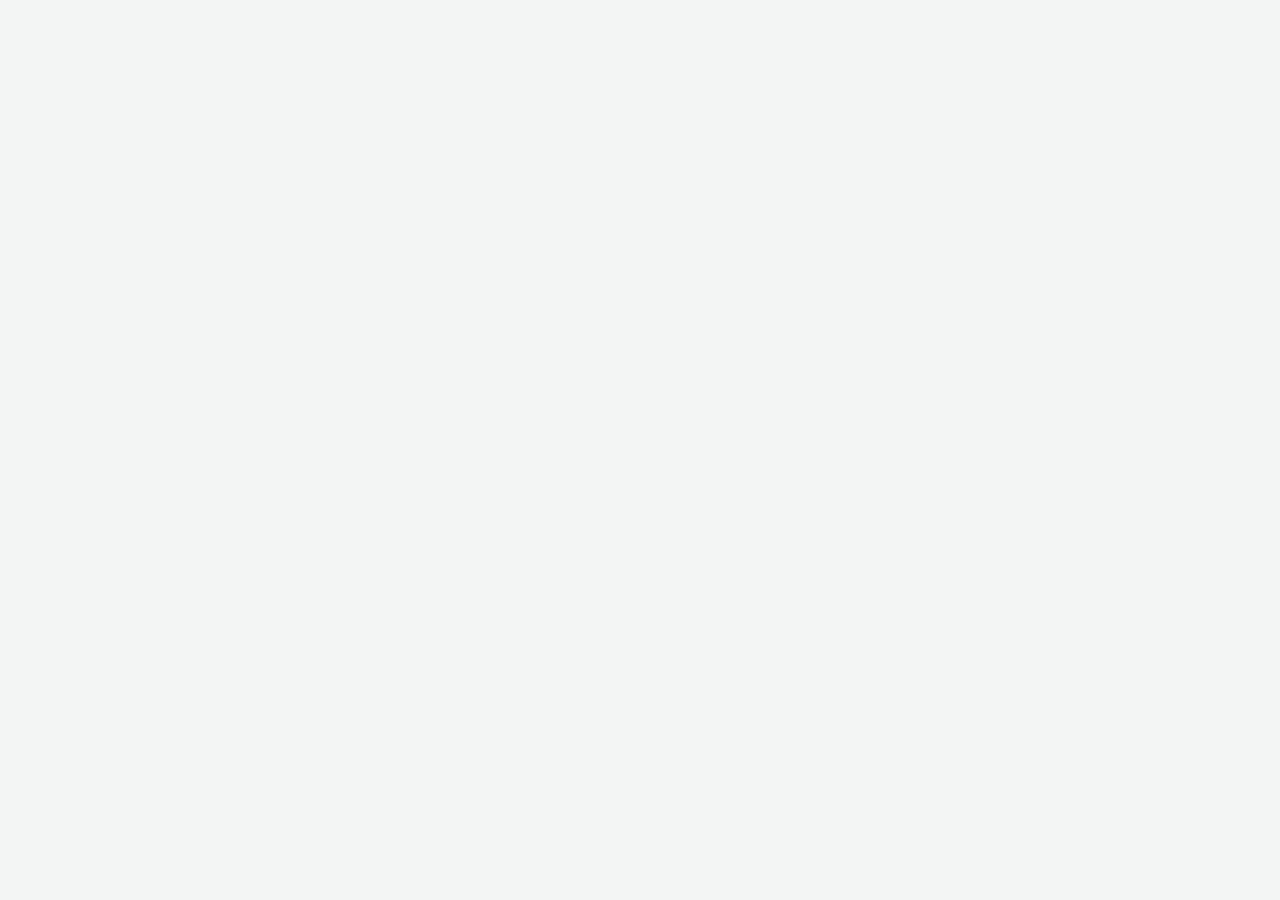
==== commit e443f790: "chore(build): update production build v1.0.1" ====
--- a/index.html
+++ b/index.html
@@ -16,24 +16,24 @@
     <meta property="og:site_name" content="Advaith Homes Admin Portal" />
     <meta property="og:title" content="Advaith Homes Admin Portal" />
     <meta property="og:description" content="Manage clients, documents, property progress and communication for Advaith Homes." />
-    <meta property="og:image" content="/assets/images/logo.png" />
+    <meta property="og:image" content="/assets/images/logo.png?v=1.0.1" />
     <meta name="twitter:card" content="summary" />
     <meta name="twitter:title" content="Advaith Homes Admin Portal" />
     <meta name="twitter:description" content="Manage clients, documents, property progress and communication for Advaith Homes." />
 
     <!-- Icons & app -->
-    <link rel="icon" type="image/png" href="./favicon.png" />
-    <link rel="icon" type="image/x-icon" href="./favicon.ico" />
-    <link rel="apple-touch-icon" href="./favicon.png" />
-    <link rel="manifest" href="./site.webmanifest" />
+    <link rel="icon" type="image/png" href="./favicon.png?v=1.0.1" />
+    <link rel="icon" type="image/x-icon" href="./favicon.ico?v=1.0.1" />
+    <link rel="apple-touch-icon" href="./favicon.png?v=1.0.1" />
+    <link rel="manifest" href="./site.webmanifest?v=1.0.1" />
     <meta name="theme-color" content="#c9a84c" />
 
     <!-- Fonts -->
     <link rel="preconnect" href="https://fonts.googleapis.com" />
     <link rel="preconnect" href="https://fonts.gstatic.com" crossorigin />
     <link href="https://fonts.googleapis.com/css2?family=Inter:wght@400;500;600;700&display=swap" rel="stylesheet" />
-    <script type="module" crossorigin src="./assets/index-B94R2pQ2.js"></script>
-    <link rel="stylesheet" crossorigin href="./assets/index-uQNdS8M5.css">
+    <script type="module" crossorigin src="./assets/index-Dz3gmaBr.js?v=1.0.1"></script>
+    <link rel="stylesheet" crossorigin href="./assets/index-OzTxHkG1.css?v=1.0.1">
   </head>
   <body>
     <div id="root"></div>
--- a/assets/index-OzTxHkG1.css
+++ b/assets/index-OzTxHkG1.css
@@ -0,0 +1 @@
+:root{--primary: #c9a84c;--primary-dark: #b3923a;--primary-light: #8a6d1c;--primary-soft: #f6efd9;--primary-glow: rgba(201, 168, 76, .3);--on-primary: #1c2a2b;--secondary: #203c3e;--secondary-dark: #162b2d;--secondary-soft: #e6eeee;--on-secondary: #ffffff;--on-secondary-line: rgba(255, 255, 255, .35);--accent: var(--secondary);--accent-dark: var(--secondary-dark);--accent-soft: var(--secondary-soft);--on-accent: var(--on-secondary);--bg: #f3f5f5;--surface: #ffffff;--surface-muted: #f3f6f6;--text: #1c2a2b;--muted: #667677;--border: #e2e8e8;--scrollbar: #cfd9d9;--dot-idle: #c5cfd0;--success: #1d7a45;--success-bg: #e1f3e8;--warning: #9a6a12;--warning-bg: #fbf0d6;--info: #25619e;--info-bg: #e2edf9;--danger: #b5372b;--danger-bg: #fae4e1;--danger-dark: #972e24;--neutral: #5b6869;--neutral-bg: #eaeeee;--on-danger: #ffffff;--badge-alert: #e5484d;--sidebar-hover: rgba(0, 0, 0, .07);--sidebar-line: rgba(0, 0, 0, .12);--scrim: rgba(10, 25, 26, .55);--focus-ring: 0 0 0 3px var(--primary-glow);--invalid-ring: 0 0 0 3px var(--danger-bg);--login-overlay-top: rgba(32, 60, 62, .3);--login-overlay-bottom: rgba(22, 43, 45, .95);--chart-1: #c9a84c;--chart-2: #203c3e;--chart-3: #25619e;--chart-4: #1d7a45;--chart-5: #b5372b;--chart-6: #9a6a12;--chart-7: #6a5aa8;--chart-8: #5b6869;--chart-track: #eaeeee;--highlight: #fbe7a6;--radius: 6px;--radius-sm: 6px;--radius-lg: 6px;--shadow: 0 1px 2px rgba(20, 40, 42, .05), 0 3px 12px rgba(20, 40, 42, .06);--shadow-md: 0 8px 24px rgba(20, 40, 42, .1);--shadow-lg: 0 20px 50px rgba(10, 25, 26, .25);--sidebar-w: 252px;--topbar-h: 56px;--font: "Inter", system-ui, -apple-system, "Segoe UI", Roboto, sans-serif;--ease: cubic-bezier(.4, 0, .2, 1)}.portal-tooltip{position:fixed;z-index:99999;pointer-events:none;padding:6px 11px;background:#142426;color:#fff;border:1px solid rgba(255,255,255,.14);border-radius:6px;font-size:12px;font-weight:600;line-height:1.35;white-space:nowrap;max-width:320px;overflow:hidden;text-overflow:ellipsis;box-shadow:0 6px 18px #00000047;animation:portal-tooltip-in .14s ease-out;transition:opacity .12s ease}.portal-tooltip.is-below{animation-name:portal-tooltip-below}.portal-tooltip.is-right{animation-name:portal-tooltip-right}@keyframes portal-tooltip-in{0%{opacity:0;transform:translateY(4px)}to{opacity:1;transform:translateY(0)}}@keyframes portal-tooltip-below{0%{opacity:0;transform:translateY(-4px)}to{opacity:1;transform:translateY(0)}}@keyframes portal-tooltip-right{0%{opacity:0;transform:translate(-4px)}to{opacity:1;transform:translate(0)}}*,*:before,*:after{box-sizing:border-box}html,body,#root{min-height:100%}html,body{overflow-x:clip;max-width:100vw}body{margin:0;font-family:var(--font);background:var(--bg);color:var(--text);font-size:14px;line-height:1.5;-webkit-font-smoothing:antialiased}h1{margin:0;font-size:24px;font-weight:700;letter-spacing:-.01em}h2{margin:0;font-size:18px;font-weight:700}h3{margin:0;font-size:15px;font-weight:700}.sub{color:var(--muted);margin:3px 0 0;font-size:13px}button,input,select,textarea{font:inherit;color:inherit}a{color:var(--primary-light);text-decoration:none}a:hover{text-decoration:underline}img{max-width:100%}:focus-visible{outline:2px solid var(--primary);outline-offset:2px;border-radius:4px}@media (prefers-reduced-motion: reduce){*:not(.loader-ring):not(.loader-ring-2):not(.ah-spinning-ring-1):not(.ah-spinning-ring-2):not(.ah-mini-spinner):not(.loader-dots *):not(.loader-house *):not(.loader-house-badge){transition:none!important;animation-duration:.01ms!important}}.shell{display:flex;min-height:100vh;width:100%;max-width:100vw;position:relative}.sidebar{width:var(--sidebar-w);height:100vh;position:fixed;left:0;top:0;bottom:0;background:linear-gradient(180deg,var(--primary) 0%,var(--primary-dark) 100%);color:var(--on-primary);padding:18px 12px 14px;display:flex;flex-direction:column;z-index:60;transition:width .22s var(--ease),padding .22s var(--ease),transform .25s var(--ease);box-sizing:border-box}.brand{text-align:center;margin-bottom:18px;padding:0 4px}.brand small{color:var(--on-primary);opacity:.7;display:block;margin-top:8px;font-size:11.5px;font-weight:600;letter-spacing:.08em;text-transform:uppercase}.logo-plate{background:var(--surface);border:0;border-radius:6px;padding:8px 14px;display:inline-flex;justify-content:center;align-items:center;box-shadow:var(--shadow);min-height:40px;cursor:pointer;outline:0;transition:transform .18s var(--ease),box-shadow .18s var(--ease),width .2s var(--ease),padding .2s var(--ease)}.logo-plate:hover{transform:translateY(-1px);box-shadow:0 4px 12px #00000029}.logo-img{max-width:100%;height:36px;object-fit:contain;display:block;transition:all .2s var(--ease)}.logo-mark-img{width:28px;height:28px;object-fit:contain}.logo-text{color:var(--primary-light);font-weight:700;font-size:15px}.sidebar nav{display:flex;flex-direction:column;gap:2px;flex:1;overflow-y:auto;padding:2px}.nav{display:flex;gap:12px;align-items:center;padding:11px 14px;border-radius:6px;color:var(--on-primary);text-decoration:none;background:none;border:0;cursor:pointer;text-align:left;width:100%;font-weight:500;position:relative;transition:background .15s var(--ease),color .15s var(--ease)}.nav svg{flex-shrink:0}.nav:hover{background:var(--sidebar-hover);color:var(--on-primary);text-decoration:none}.nav.on{background:var(--accent);color:var(--on-accent);font-weight:700;box-shadow:var(--shadow-md)}.nav-text{display:flex;align-items:center;justify-content:space-between;flex:1;min-width:0}.nav-ext-ico{opacity:.6;flex-shrink:0;margin-left:8px;transition:opacity .15s ease,transform .15s ease}.nav:hover .nav-ext-ico{opacity:.95;transform:translate(1px,-1px)}.nav-parent{display:flex;align-items:center;gap:10px}.nav-parent .nav-badge{margin-right:6px}.nav-caret{flex-shrink:0;color:currentColor;opacity:.7;transition:transform .18s var(--ease),opacity .18s var(--ease)}.nav-parent:hover .nav-caret,.nav-group.expanded .nav-caret{opacity:1}.nav-sub{display:flex;flex-direction:column;gap:2px;padding-left:18px;margin:3px 0 5px;position:relative}.nav.nav-sub-item{padding:8px 12px;font-size:13.5px;gap:10px}.logout{border-top:1px solid var(--sidebar-line);border-radius:0;margin-top:10px;padding-top:16px;color:var(--on-primary)}.logout:hover{background:var(--sidebar-hover);color:var(--on-primary)}.sidebar-foot{margin-top:auto;padding-top:10px;border-top:1px solid var(--sidebar-line, rgba(255, 255, 255, .15))}.sidebar-toggle-btn{display:flex;align-items:center;gap:12px;width:100%;padding:10px 14px;background:none;border:0;border-radius:6px;color:var(--on-primary);cursor:pointer;font-weight:500;font-size:13.5px;transition:background .15s var(--ease),color .15s var(--ease)}.sidebar-toggle-btn:hover{background:var(--sidebar-hover);color:var(--on-primary)}.sidebar-toggle-btn svg{flex-shrink:0}.sidebar-toggle-text{white-space:nowrap;overflow:hidden;text-overflow:ellipsis}@media (max-width: 960px){.sidebar-foot{display:none!important}}.scrim{display:none}.content{flex:1;min-width:0;margin-left:var(--sidebar-w);width:calc(100% - var(--sidebar-w));max-width:calc(100% - var(--sidebar-w));display:flex;flex-direction:column;transition:margin-left .22s var(--ease),width .22s var(--ease),max-width .22s var(--ease)}.topbar{display:flex;align-items:center;gap:14px;background:var(--surface);padding:0 18px;height:var(--topbar-h);box-shadow:none;border-bottom:1px solid var(--border);position:sticky;top:0;z-index:40}.spacer{flex:1}@media (min-width: 961px){.menu-btn{display:none!important}.shell.collapsed .sidebar{width:72px;padding:14px 8px 12px;transform:none;overflow-x:hidden}.shell.collapsed .content{margin-left:72px;width:calc(100% - 72px);max-width:calc(100% - 72px)}.shell.collapsed .brand{margin-bottom:12px;padding:0;display:flex;justify-content:center}.shell.collapsed .brand small,.shell.collapsed .sidebar-group-tools{display:none}.shell.collapsed .logo-plate{padding:6px;width:44px;height:44px;min-height:44px;border-radius:10px;display:inline-flex;align-items:center;justify-content:center}.shell.collapsed .logo-plate:hover{transform:translateY(-1px) scale(1.05)}.shell.collapsed .logo-full-img{display:none!important}.shell.collapsed .logo-img,.shell.collapsed .logo-mark-img,.shell.collapsed .logo-mini-img{display:block!important;width:28px;height:28px;max-width:28px;max-height:28px;object-fit:contain}.shell.collapsed .nav{justify-content:center;padding:10px 0;gap:0;overflow:visible}.shell.collapsed .nav-text,.shell.collapsed .nav-ext-ico,.shell.collapsed .nav>span:not(.nav-badge):not(.nav-parent-pip){display:none!important}.shell.collapsed .nav-parent{position:relative}.shell.collapsed .nav-parent-pip{position:absolute;right:8px;bottom:8px;width:5px;height:5px;border-radius:50%;background:currentColor;opacity:.55;pointer-events:none;transition:transform .15s var(--ease),opacity .15s var(--ease)}.shell.collapsed .nav-parent:hover .nav-parent-pip,.shell.collapsed .nav-parent.active-flyout .nav-parent-pip{opacity:1;transform:scale(1.4)}.shell.collapsed .nav-parent.active-flyout{background:var(--sidebar-hover)}.shell.collapsed .nav-sub{display:none!important}.shell.collapsed .nav-badge{position:absolute;top:3px;right:4px;margin-left:0;min-width:15px;height:15px;font-size:9.5px;padding:0 3px;border-radius:999px}.shell.collapsed .logout{justify-content:center;padding-top:12px}.shell.collapsed .sidebar-foot{padding-top:8px}.shell.collapsed .sidebar-toggle-btn{justify-content:center;padding:10px 0}.shell.collapsed .sidebar-toggle-text{display:none!important}}.sidebar-flyout{position:fixed;z-index:10000;min-width:200px;max-width:260px;background:var(--surface);border:1px solid var(--border);border-radius:var(--radius, 10px);box-shadow:0 10px 25px -5px #1c2a2b38,0 6px 12px -3px #1c2a2b1f;padding:6px;display:flex;flex-direction:column;gap:2px;animation:flyoutSlideIn .14s var(--ease)}@keyframes flyoutSlideIn{0%{opacity:0;transform:translate(-5px)}to{opacity:1;transform:translate(0)}}.sidebar-flyout-head{display:flex;align-items:center;gap:8px;padding:8px 10px 6px;font-size:11px;font-weight:700;text-transform:uppercase;letter-spacing:.06em;color:var(--muted);border-bottom:1px solid var(--border);margin-bottom:4px}.sidebar-flyout-head svg{color:var(--primary-light);flex-shrink:0}.sidebar-flyout-item{display:flex;align-items:center;gap:10px;padding:8px 10px;border-radius:var(--radius-sm, 6px);font-size:13.5px;font-weight:500;color:var(--text);text-decoration:none;transition:background .15s var(--ease),color .15s var(--ease)}.sidebar-flyout-item:hover{background:var(--primary-soft);color:var(--text);text-decoration:none}.sidebar-flyout-item.on{background:var(--primary-soft);color:var(--primary-light);font-weight:600}.sidebar-flyout-item svg{flex-shrink:0;color:var(--muted);transition:color .15s var(--ease)}.sidebar-flyout-item:hover svg,.sidebar-flyout-item.on svg{color:var(--primary-light)}.sidebar-flyout-item .nav-badge{margin-left:auto;font-size:11px;padding:1px 6px;border-radius:99px;background:var(--primary);color:var(--on-primary);font-weight:600}.topbar-actions{display:flex;align-items:center;gap:4px}.bell{position:relative;color:var(--text);display:grid;place-items:center;width:34px;height:34px;border-radius:6px}.bell:hover{background:var(--primary-soft);text-decoration:none}.bell i{position:absolute;top:-2px;right:-2px;background:var(--badge-alert);color:#fff;font-size:10px;font-style:normal;font-weight:700;border-radius:999px;padding:1px 5px;min-width:17px;height:17px;display:inline-flex;align-items:center;justify-content:center;line-height:1;box-shadow:0 0 0 2px var(--surface)}.nav-badge{margin-left:auto;background:var(--badge-alert, #e5484d);color:#fff;border-radius:999px;font-size:11px;font-weight:700;min-width:20px;height:19px;display:inline-flex;align-items:center;justify-content:center;padding:0 6px;line-height:1;letter-spacing:-.02em;flex-shrink:0;box-shadow:0 1px 3px #0003}.profile-menu{position:relative}.who{display:flex;gap:8px;align-items:center;background:none;border:0;cursor:pointer;font-weight:600;padding:3px 8px 3px 4px;border-radius:6px;transition:background .15s var(--ease);margin-left:2px}.who:hover{background:var(--bg)}.who-meta{display:flex;flex-direction:column;text-align:left;line-height:1.25;min-width:0}.who-name{font-weight:600;font-size:13.5px;color:var(--text);white-space:nowrap;overflow:hidden;text-overflow:ellipsis;max-width:140px}.who-role{font-size:11px;color:var(--muted);font-weight:500;text-transform:capitalize}@media (max-width: 640px){.who-role{display:none}}.who svg:last-child{color:var(--muted)}.dropdown{position:absolute;right:0;top:calc(100% + 8px);background:var(--surface);border:1px solid var(--border);border-radius:6px;box-shadow:var(--shadow-lg);min-width:224px;overflow:hidden;padding:6px;z-index:70;animation:pop .12s var(--ease);display:flex;flex-direction:column;gap:2px}.dropdown-head{display:flex;flex-direction:column;gap:2px;padding:8px 12px 10px;border-bottom:1px solid var(--border);margin-bottom:3px}.dropdown-head b{font-size:13.5px;font-weight:600;color:var(--text);white-space:nowrap;overflow:hidden;text-overflow:ellipsis}.dropdown-head small{font-size:11.5px;color:var(--muted);white-space:nowrap;overflow:hidden;text-overflow:ellipsis}.dropdown-sep{height:1px;background:var(--border);margin:3px 4px}.dropdown button{display:flex;align-items:center;gap:10px;width:100%;padding:9px 12px;border:0;background:none;border-radius:6px;text-align:left;cursor:pointer;font-weight:500;font-size:13.5px;color:var(--text);white-space:nowrap;transition:background .12s var(--ease),color .12s var(--ease)}.dropdown button svg{flex-shrink:0;color:var(--muted);transition:color .12s var(--ease)}.dropdown button:hover{background:var(--bg)}.dropdown button:hover svg{color:var(--primary)}.dropdown button.danger{color:var(--danger)}.dropdown button.danger svg{color:var(--danger)}.dropdown button.danger:hover{background:var(--danger-soft, rgba(229, 72, 77, .08))}@keyframes pop{0%{opacity:0;transform:translateY(-4px) scale(.98)}to{opacity:1;transform:none}}main{padding:14px 18px;width:100%;max-width:1400px;min-width:0;margin:0 auto;flex:1;box-sizing:border-box}.page-head{display:flex;justify-content:space-between;gap:10px;align-items:flex-start;flex-wrap:wrap;margin-bottom:12px}.head-actions{display:flex;gap:8px;flex-wrap:wrap}.crumbs{color:var(--muted);margin-bottom:6px;font-size:13px}.crumbs a{font-weight:600}.btn{border:1px solid var(--border);background:var(--surface);color:var(--text);padding:7px 14px;border-radius:6px;cursor:pointer;min-height:36px;display:inline-flex;gap:7px;align-items:center;justify-content:center;font-weight:600;font-size:13.5px;white-space:nowrap;transition:background .15s var(--ease),border-color .15s var(--ease),color .15s var(--ease),transform .1s var(--ease),box-shadow .15s var(--ease)}.btn:hover{background:var(--bg)}.btn:active{transform:translateY(1px)}.btn:disabled,.btn[aria-disabled=true],.btn.is-disabled{opacity:.5;cursor:not-allowed;transform:none;pointer-events:none}.btn.gold{background:var(--primary);border-color:var(--primary);color:var(--on-primary);box-shadow:0 3px 10px var(--primary-glow)}.btn.gold:hover{background:var(--primary-dark);border-color:var(--primary-dark)}.btn.outline{background:transparent;border:1.5px solid var(--primary);color:var(--primary-light)}.btn.outline:hover{background:var(--primary-soft);border-color:var(--primary);color:var(--primary-light)}.btn.outline-danger{background:transparent;border:1.5px solid var(--danger);color:var(--danger)}.btn.outline-danger:hover{background:var(--danger-bg);border-color:var(--danger)}.btn.ghost{background:transparent;border-color:transparent;color:var(--text)}.btn.ghost:hover{background:var(--surface-muted);color:var(--text)}.btn.danger-fill{background:var(--danger);color:var(--on-danger);border-color:var(--danger)}.btn.danger-fill:hover{background:var(--danger-dark);border-color:var(--danger-dark)}.btn.sm{min-height:30px;padding:4px 10px;font-size:12.5px}.btn.lg{min-height:42px;padding:10px 18px;font-size:14.5px}.btn-spinner{animation:spin 1.3s linear infinite}@keyframes spin{0%{transform:rotate(0)}to{transform:rotate(360deg)}}.ib{position:relative;width:34px;height:34px;border-radius:6px;border:1px solid transparent;background:transparent;cursor:pointer;display:inline-grid;place-items:center;color:var(--primary-light);flex:none;transition:background .15s var(--ease),color .15s var(--ease)}.ib-badge{position:absolute;top:-3px;right:-3px;background:var(--primary);color:#fff;border-radius:99px;font-size:10px;font-weight:700;min-width:16px;height:16px;display:inline-flex;align-items:center;justify-content:center;padding:0 4px;line-height:1;box-shadow:0 2px 6px #00000040;pointer-events:none}.ib:hover{background:var(--primary-soft);color:var(--primary-light)}.ib.danger{color:var(--danger)}.ib.danger:hover{background:var(--danger-bg)}.ib.outline{border-color:var(--border)}.ib.outline:hover{border-color:var(--primary)}.ib:disabled,.ib[aria-disabled=true],.ib.is-disabled{opacity:.35;cursor:not-allowed;background:none;pointer-events:none}.stats{display:grid;grid-template-columns:repeat(auto-fit,minmax(min(170px,100%),1fr));gap:12px;margin-bottom:14px}.stat{background:var(--surface);border:1px solid var(--border);border-radius:var(--radius);padding:13px 16px;box-shadow:var(--shadow);text-decoration:none;color:var(--text);display:block;transition:border-color .15s var(--ease),transform .15s var(--ease),box-shadow .15s var(--ease)}a.stat:hover{border-color:var(--primary);transform:translateY(-2px);box-shadow:var(--shadow-md);text-decoration:none}.stat b{font-size:24px;display:block;line-height:1.2;font-weight:700}.stat span{color:var(--muted);font-size:12.5px;font-weight:500}.panel{background:var(--surface);border:1px solid var(--border);border-radius:var(--radius);box-shadow:var(--shadow);padding:12px 14px;margin-bottom:12px;min-width:0;max-width:100%;box-sizing:border-box}.panel h3{margin-bottom:8px}.grid2{display:grid;grid-template-columns:repeat(auto-fit,minmax(min(340px,100%),1fr));gap:12px}.grid2>*,.charts>*,.stats>*{min-width:0}.list{list-style:none;margin:0;padding:0}.list li{display:flex;justify-content:space-between;gap:10px;padding:9px 0;border-top:1px solid var(--border);align-items:center}.list li:first-child{border:0}.list small{color:var(--muted);display:block;margin-top:2px}.chips{display:flex;gap:6px;flex-wrap:wrap;margin-bottom:10px;align-items:center;padding:5px;background:var(--surface-muted);border:1px solid var(--border);border-radius:var(--radius)}.chip{display:inline-flex;align-items:center;justify-content:center;border:1px solid transparent;background:transparent;border-radius:6px;padding:5px 11px;cursor:pointer;font-size:12.5px;font-weight:600;color:var(--muted);transition:background .15s var(--ease),color .15s var(--ease),border-color .15s var(--ease),box-shadow .15s var(--ease)}.chip:hover{background:var(--surface);color:var(--text)}.chip.on,.chip.active{background:var(--primary);color:var(--on-primary);border-color:var(--primary);box-shadow:0 2px 6px var(--primary-glow)}.chip i{font-style:normal;opacity:.78;margin-left:5px}.linkbtn{margin-left:auto;background:none;border:0;color:var(--primary-light);font-weight:600;text-decoration:underline;cursor:pointer;padding:0 8px;font-size:12.5px}.table-wrap{overflow-x:auto;max-width:100%;width:100%;margin:0;padding:0;-webkit-overflow-scrolling:touch}.dt{width:100%;min-width:720px;border-collapse:collapse}.dt th{text-align:left;font-size:11.5px;font-weight:700;color:var(--muted);text-transform:uppercase;letter-spacing:.03em;padding:8px 12px;background:var(--surface-muted);white-space:nowrap;vertical-align:middle}.dt th:first-child{border-radius:var(--radius-sm) 0 0 var(--radius-sm)}.dt th:last-child{border-radius:0 var(--radius-sm) var(--radius-sm) 0}.dt th.sortable{cursor:pointer;-webkit-user-select:none;user-select:none}.dt th.sortable:hover{color:var(--text)}.dt th .th-content{display:inline-flex;align-items:center;gap:4px;vertical-align:middle}.dt th.align-center,.dt td.align-center{text-align:center}.dt th.align-right,.dt td.align-right{text-align:right}.dt td.align-center .acts{justify-content:center}.dt td{padding:8px 12px;font-size:13.5px;border-top:1px solid var(--border);vertical-align:middle}.dt tbody tr{transition:background .12s var(--ease)}.dt tbody tr:hover{background:var(--bg)}.count{color:var(--muted);padding:2px 0 6px;font-size:12.5px}.pager{display:flex;justify-content:space-between;gap:10px;align-items:center;padding-top:10px;flex-wrap:wrap}.pager-per{display:flex;align-items:center;gap:8px;color:var(--muted);font-size:13px}.pager>div{display:flex;gap:4px;flex-wrap:wrap}.pager .btn.sm{min-width:32px;padding:5px}.empty{padding:40px 20px;text-align:center;color:var(--muted)}.loader{display:flex;flex-direction:column;align-items:center;justify-content:center;gap:14px;color:var(--muted);text-align:center;-webkit-user-select:none;user-select:none}.loader-section{flex:1;min-height:calc(100vh - var(--header-h, 64px) - 100px);width:100%;display:flex;flex-direction:column;align-items:center;justify-content:center;padding:48px 16px;box-sizing:border-box}.loader-page{min-height:100vh;width:100%;display:flex;flex-direction:column;align-items:center;justify-content:center;background:var(--bg);box-sizing:border-box}.loader-label{font-size:14px;font-weight:600;letter-spacing:.02em;color:var(--text)}.loader-inline{display:inline-flex;align-items:center;gap:8px;min-height:1em}.loader-inline-label{font-size:13.5px;font-weight:600;line-height:1}.av{width:38px;height:38px;border-radius:50%;background:var(--primary);color:var(--on-primary);display:inline-grid;place-items:center;font-weight:700;font-size:13px;object-fit:cover;flex:none}.av.gold{background:var(--accent);color:var(--on-accent)}.cl{display:flex;gap:11px;align-items:center;min-width:180px}.cl small{display:block;color:var(--muted)}.badge{display:inline-block;padding:3px 11px;border-radius:6px;font-size:12px;font-weight:600;white-space:nowrap}.badge.ok{background:var(--success-bg);color:var(--success)}.badge.warn{background:var(--warning-bg);color:var(--warning)}.badge.bad{background:var(--danger-bg);color:var(--danger)}.badge.info{background:var(--info-bg);color:var(--info)}.badge.muted{background:var(--neutral-bg);color:var(--neutral)}.doc-important-tag{display:inline-flex;align-items:center;gap:4px;font-size:11px;font-weight:700;letter-spacing:.02em;text-transform:uppercase;color:#b45309;background:#fef3c7;border:1px solid #fde68a;padding:1.5px 6.5px;border-radius:4px;line-height:1.25;vertical-align:middle;flex-shrink:0}.doc-important-tag svg{color:#d97706}.doc-important-star{display:inline-flex;align-items:center;justify-content:center;color:var(--secondary, #203c3e);vertical-align:middle;flex-shrink:0;cursor:help;transition:transform .15s ease,opacity .15s ease}.doc-important-star:hover{transform:scale(1.18);opacity:.85}.doc-important-star svg{display:block;fill:none!important;stroke:currentColor!important}.client-status-group{display:inline-flex;align-items:center;justify-content:center;gap:8px;vertical-align:middle}.badge-symbol,.badge-symbol-btn{width:28px;height:28px;padding:0!important;display:inline-flex;align-items:center;justify-content:center;border-radius:6px;cursor:pointer;flex-shrink:0;border:1px solid transparent;font:inherit;transition:transform .14s var(--ease),box-shadow .14s var(--ease),background .15s ease}.badge-symbol:hover,.badge-symbol-btn:hover{transform:scale(1.08);box-shadow:0 2px 6px #0000001f}.badge-symbol svg,.badge-symbol-btn svg{width:14px;height:14px;stroke-width:2.2;display:block}.badge-symbol.ok,.badge-symbol.tone-success,.badge-symbol-btn.ok,.badge-symbol-btn.tone-success{background:color-mix(in srgb,var(--success, #1e8e5a) 10%,transparent);color:var(--success, #1e8e5a);border-color:color-mix(in srgb,var(--success, #1e8e5a) 25%,transparent)}.badge-symbol.ok:hover,.badge-symbol-btn.ok:hover{background:color-mix(in srgb,var(--success, #1e8e5a) 18%,transparent)}.badge-symbol.bad,.badge-symbol.tone-danger,.badge-symbol-btn.bad,.badge-symbol-btn.tone-danger{background:color-mix(in srgb,var(--danger, #c0392b) 10%,transparent);color:var(--danger, #c0392b);border-color:color-mix(in srgb,var(--danger, #c0392b) 25%,transparent)}.badge-symbol.bad:hover,.badge-symbol-btn.bad:hover{background:color-mix(in srgb,var(--danger, #c0392b) 18%,transparent)}.badge-symbol.warn,.badge-symbol.tone-warning,.badge-symbol-btn.warn,.badge-symbol-btn.tone-warning{background:color-mix(in srgb,var(--warning, #b45309) 12%,transparent);color:var(--warning, #b45309);border-color:color-mix(in srgb,var(--warning, #b45309) 25%,transparent)}.badge-symbol.warn:hover,.badge-symbol-btn.warn:hover{background:color-mix(in srgb,var(--warning, #b45309) 20%,transparent)}.badge-symbol.info,.badge-symbol.tone-info,.badge-symbol-btn.info,.badge-symbol-btn.tone-info{background:color-mix(in srgb,var(--info, #25619e) 10%,transparent);color:var(--info, #25619e);border-color:color-mix(in srgb,var(--info, #25619e) 25%,transparent)}.badge-symbol.muted,.badge-symbol.tone-neutral,.badge-symbol-btn.muted,.badge-symbol-btn.tone-neutral{background:color-mix(in srgb,var(--muted, #667677) 10%,transparent);color:var(--muted, #667677);border-color:color-mix(in srgb,var(--muted, #667677) 20%,transparent)}.lock-status-badge,.lock-status-btn{display:inline-flex;align-items:center;justify-content:center;width:28px;height:28px;padding:0;border-radius:6px;flex-shrink:0;-webkit-user-select:none;user-select:none}.lock-status-badge{cursor:default}.lock-status-btn{cursor:pointer;transition:transform .14s var(--ease),box-shadow .14s var(--ease),background .15s ease}.lock-status-btn:hover{transform:scale(1.08);box-shadow:0 2px 6px #0000001f}.lock-status-badge.is-locked,.lock-status-btn.is-locked{background:color-mix(in srgb,var(--danger, #c0392b) 12%,transparent);color:var(--danger, #c0392b);border:1px solid color-mix(in srgb,var(--danger, #c0392b) 32%,transparent)}.lock-status-btn.is-locked:hover{background:var(--danger, #c0392b);color:#fff;border-color:var(--danger, #c0392b)}.lock-status-badge.is-unlocked,.lock-status-btn.is-unlocked{background:color-mix(in srgb,var(--success, #1e8e5a) 10%,transparent);color:var(--success, #1e8e5a);border:1px solid color-mix(in srgb,var(--success, #1e8e5a) 25%,transparent)}.lock-status-btn.is-unlocked:hover{background:color-mix(in srgb,var(--success, #1e8e5a) 20%,transparent);border-color:var(--success, #1e8e5a)}.btn-lock-quick{color:var(--muted)!important;border-radius:6px;cursor:pointer!important}.btn-lock-quick:hover{color:var(--danger, #c0392b)!important;background:color-mix(in srgb,var(--danger, #c0392b) 12%,transparent)!important}.btn-unlock-quick{color:var(--danger, #c0392b)!important;background:color-mix(in srgb,var(--danger, #c0392b) 12%,transparent)!important;border-radius:6px;cursor:pointer!important}.btn-unlock-quick:hover{background:var(--success, #1e8e5a)!important;color:#fff!important}.bar{height:7px;background:var(--border);border-radius:6px;margin-top:5px;min-width:120px;overflow:hidden}.bar i{display:block;height:100%;background:linear-gradient(90deg,var(--primary-dark),var(--primary));border-radius:6px;transition:width .3s var(--ease)}.acts{display:flex;gap:8px;flex-wrap:wrap;align-items:center}.row{display:flex;align-items:center;gap:10px}.stack{display:flex;flex-direction:column;gap:16px}td .acts{flex-wrap:nowrap;justify-content:flex-end;gap:4px}.ib.on{background:var(--primary-soft);color:var(--primary-light)}.action-menu{position:fixed;z-index:300;min-width:210px;max-width:calc(100vw - 16px);padding:6px;display:flex;flex-direction:column;transform-origin:top right;background:var(--surface);border:1px solid var(--border);border-radius:var(--radius);box-shadow:var(--shadow-md);animation:pop .12s var(--ease)}.action-menu button{display:flex;align-items:center;gap:10px;width:100%;padding:9px 12px;border:0;border-radius:var(--radius-sm);background:none;color:var(--text);font-weight:500;text-align:left;cursor:pointer}.action-menu button svg{color:var(--primary-light);flex-shrink:0}.action-menu button:hover,.action-menu button:focus-visible{background:var(--primary-soft);outline:0}.action-menu button:disabled{opacity:.4;cursor:not-allowed;background:none}.action-menu button.danger,.action-menu button.danger svg{color:var(--danger)}.action-menu button.danger:hover,.action-menu button.danger:focus-visible{background:var(--danger-bg)}.action-menu button.sep{margin-top:6px;position:relative}.action-menu button.sep:before{content:"";position:absolute;left:8px;right:8px;top:-4px;height:1px;background:var(--border)}@media (max-width: 640px){.action-menu button{min-height:44px}}.tabs{display:flex;gap:5px;flex-wrap:wrap;padding:4px;background:var(--surface);border:1px solid var(--border);border-radius:var(--radius);box-shadow:var(--shadow);margin-bottom:14px}.tab{display:inline-flex;align-items:center;justify-content:center;gap:6px;padding:7px 12px;border:1px solid transparent;border-radius:6px;background:transparent;cursor:pointer;white-space:nowrap;font-size:13px;font-weight:600;color:var(--muted);transition:background .15s var(--ease),color .15s var(--ease),border-color .15s var(--ease),box-shadow .15s var(--ease)}.tab:hover{color:var(--text);background:var(--surface-muted)}.tab.on{background:var(--primary);border-color:var(--primary);color:var(--on-primary);box-shadow:0 2px 8px var(--primary-glow)}.tab-bar{display:flex;justify-content:space-between;align-items:center;margin-bottom:12px;gap:10px;flex-wrap:wrap}.tab-bar>div{display:flex;gap:8px;align-items:center;flex-wrap:wrap}.client-head{display:flex;justify-content:space-between;gap:16px 24px;align-items:center;flex-wrap:wrap}.client-head-main{display:flex;gap:16px;align-items:center;flex:1 1 340px;min-width:min(300px,100%)}.client-head-info{flex:1;min-width:0}.client-head .av{width:58px;height:58px;font-size:20px}.client-head h1{display:flex;align-items:center;gap:10px;flex-wrap:wrap;font-size:22px}.client-head-actions{display:flex;align-items:center;gap:8px;flex-wrap:wrap}.client-head-icons{display:inline-flex;align-items:center;gap:6px;flex-wrap:nowrap}.client-head-icons .ib{width:32px;height:32px;border-radius:6px;background:var(--surface-muted);border:1px solid var(--border);display:inline-grid;place-items:center;flex-shrink:0;transition:background .15s ease,border-color .15s ease}.client-head-icons .ib svg{width:15px;height:15px}.client-head-icons .ib:hover{background:var(--primary-soft);border-color:var(--primary)}.client-action-span{display:inline-flex}.client-status-ctl{display:inline-flex;align-items:center;gap:4px;background:var(--surface-muted);border:1px solid var(--border);border-radius:6px;padding:0 6px 0 10px;min-height:32px;height:32px;font-size:12px;font-weight:600;color:var(--muted);transition:border-color .15s ease,background .15s ease,box-shadow .15s ease}.client-status-ctl:hover{border-color:var(--primary-light, #8a6d1c);background:var(--surface)}.client-status-ctl:focus-within,.client-status-ctl:has(.dd.open){border-color:var(--primary);box-shadow:var(--focus-ring);background:var(--surface)}.client-status-ctl .dd{width:auto;min-width:0;display:inline-flex}.client-status-ctl .dd-trigger,.client-status-ctl select{border:0!important;background:transparent!important;box-shadow:none!important;padding:0 2px 0 4px!important;min-height:28px!important;height:28px!important;width:auto!important;font-weight:700!important;font-size:12.5px!important;color:var(--text)!important;cursor:pointer;gap:4px!important;display:inline-flex!important;align-items:center!important}.client-status-ctl .dd-trigger:hover,.client-status-ctl .dd.open .dd-trigger,.client-status-ctl .dd-trigger:focus-visible,.client-status-ctl select:focus{border:0!important;box-shadow:none!important;outline:none!important;background:transparent!important}.client-status-ctl .dd-value{padding-right:0!important;flex:initial!important}.client-status-ctl .dd-chevron{width:13px!important;height:13px!important;color:var(--muted)!important;flex-shrink:0!important}.kv{display:grid;grid-template-columns:repeat(auto-fit,minmax(min(200px,100%),1fr));gap:14px;margin:0}.kv dt{font-size:12px;color:var(--muted);font-weight:600;text-transform:uppercase;letter-spacing:.02em}.kv dd{margin:3px 0 0;font-weight:600;word-break:break-word}.kv .kv-wide{grid-column:1 / -1}.kv .kv-wide dd{font-weight:400}.clamp-2{display:-webkit-box;-webkit-line-clamp:2;-webkit-box-orient:vertical;overflow:hidden;max-width:340px}.kv-contact-val{color:var(--text);font-weight:600;text-decoration:none;transition:color .15s var(--ease);word-break:break-all}.kv-contact-val:hover{color:var(--primary);text-decoration:underline}.rich-text{line-height:1.6;overflow-wrap:anywhere}.rich-text>:first-child{margin-top:0}.rich-text>:last-child{margin-bottom:0}.rich-text p{margin:0 0 .6em}.rich-text h2{font-size:17px;margin:.9em 0 .4em}.rich-text h3{font-size:15px;margin:.8em 0 .35em}.rich-text ul,.rich-text ol{margin:0 0 .6em;padding-left:1.4em}.rich-text blockquote{margin:0 0 .6em;padding:6px 14px;border-left:3px solid var(--primary);background:var(--primary-soft);border-radius:0 var(--radius-sm) var(--radius-sm) 0}.rich-text a{color:var(--primary-light);text-decoration:underline}.rich-text table{border-collapse:collapse;margin:0 0 .6em}.rich-text td,.rich-text th{border:1px solid var(--border);padding:6px 10px}.rich-text hr{border:0;border-top:1px solid var(--border);margin:.8em 0}.rich-text pre{margin:0 0 .8em;padding:10px 14px;background:var(--surface-muted);border:1px solid var(--border);border-radius:var(--radius-sm);overflow-x:auto;font-family:ui-monospace,SFMono-Regular,Menlo,Monaco,Consolas,Liberation Mono,Courier New,monospace;font-size:13px;line-height:1.5}.rich-text code{font-family:ui-monospace,SFMono-Regular,Menlo,Monaco,Consolas,Liberation Mono,Courier New,monospace;font-size:12.5px;padding:2px 5px;border-radius:4px;background:var(--surface-muted);border:1px solid var(--border)}.rich-text pre code{padding:0;background:transparent;border:0;font-size:inherit}.rich-text iframe{max-width:100%;border-radius:var(--radius-sm);margin:0 0 .8em}.rich-text .text-tiny{font-size:.7em}.rich-text .text-small{font-size:.85em}.rich-text .text-big{font-size:1.3em}.rich-text .text-huge{font-size:1.6em}.sub.rich-text{font-size:13px}.timeline{list-style:none;padding:0;margin:0}.stage{display:flex;gap:14px;padding:16px 0;border-top:1px solid var(--border)}.stage:first-child{border:0;padding-top:2px}.dot{width:20px;height:20px;border-radius:50%;margin-top:2px;flex:none;display:inline-flex;align-items:center;justify-content:center;background:var(--dot-idle);box-shadow:0 0 0 3px var(--bg);color:#fff}.dot.Completed,.dot.Accepted{background:var(--success);color:#fff}.dot[class*=Progress]{background:var(--info);color:#fff}.dot.OnHold{background:var(--warning, #c9a84c);color:#fff}.dot.Pending{background:var(--surface);color:var(--muted);border:1.5px solid var(--border);box-shadow:none}.dot.Rejected{background:var(--danger, #b5372b);color:#fff}.stage-body{flex:1;min-width:0}.stage-top{display:flex;justify-content:space-between;gap:10px;flex-wrap:wrap}.stage-top h3,.stage-top b{font-size:15px}details{margin-top:8px}summary{cursor:pointer;color:var(--primary-light);font-weight:600;font-size:13px}.hist{margin:8px 0 0;padding-left:18px;color:var(--muted);font-size:13px;display:flex;flex-direction:column;gap:4px}.overlay{position:fixed;top:0;right:0;bottom:0;left:0;background:var(--scrim);display:flex;align-items:center;justify-content:center;padding:16px;z-index:100;animation:fade .15s var(--ease)}@keyframes fade{0%{opacity:0}to{opacity:1}}.modal{background:var(--surface);border-radius:6px;width:100%;max-width:520px;max-height:92vh;overflow:auto;padding:0 16px;box-shadow:var(--shadow-lg);animation:pop .15s var(--ease);overscroll-behavior:contain}.modal:not(:has(.modal-foot)){padding-bottom:16px}.modal.md,.modal:has(.frow){max-width:680px}.modal.wide{max-width:840px}.modal.xl{max-width:1040px}.modal-head{position:sticky;top:0;z-index:3;display:flex;justify-content:space-between;gap:10px;align-items:center;margin:0 -16px 12px;padding:12px 16px;background:var(--surface);border-bottom:1px solid var(--border)}.modal-foot{position:sticky;bottom:0;z-index:3;display:flex;justify-content:flex-end;gap:8px;margin:14px -16px 0;padding:10px 16px;background:var(--surface);border-top:1px solid var(--border);box-shadow:0 -8px 16px -12px var(--scrim)}.shortcuts-modal-body{display:flex;flex-direction:column;gap:16px;padding:4px 0 10px}.shortcuts-category h4{font-size:13px;text-transform:uppercase;letter-spacing:.04em;color:var(--primary-light, #9a6b1f);margin:0 0 8px;font-weight:700}.shortcuts-list{display:flex;flex-direction:column;background:var(--bg);border:1px solid var(--border);border-radius:var(--radius-sm, 6px);overflow:hidden}.shortcuts-row{display:flex;justify-content:space-between;align-items:center;padding:8px 12px;border-bottom:1px solid var(--border);gap:12px;flex-wrap:wrap}.shortcuts-row:last-child{border-bottom:none}.shortcuts-label{font-size:13px;color:var(--text);font-weight:500;flex:1;min-width:160px}.shortcuts-keys{display:inline-flex;gap:4px;align-items:center;flex-shrink:0}.shortcut-kbd{display:inline-block;padding:2px 7px;font-size:11px;font-weight:700;line-height:1.4;color:var(--text);background:var(--surface);border:1px solid var(--border);border-radius:4px;box-shadow:0 1px 2px #0000001a;font-family:inherit}.copy-badge{display:inline-flex;align-items:center;gap:5px;background:var(--bg);border:1px solid var(--border);color:var(--text);font-family:inherit;font-size:11.5px;font-weight:600;border-radius:var(--radius-sm, 4px);padding:1px 7px;cursor:pointer;position:relative;transition:all .15s var(--ease);-webkit-user-select:none;user-select:none;line-height:1.5}.copy-badge:hover{background:var(--primary-soft);border-color:var(--primary);color:var(--primary-light)}.copy-badge.is-copied{border-color:var(--success);background:var(--success-bg, rgba(16, 185, 129, .08));color:var(--success)}.copy-badge.is-icon-only{padding:3px 6px;min-width:24px;height:22px;justify-content:center;gap:0}.copy-badge-text{max-width:100%;overflow:hidden;text-overflow:ellipsis;white-space:nowrap}.copy-badge-icon{display:inline-flex;align-items:center;color:var(--muted);flex-shrink:0;transition:color .15s}.copy-badge:hover .copy-badge-icon{color:var(--primary-light)}.copy-badge.is-copied .copy-badge-icon{color:var(--success)}.thumb{max-width:100%;max-height:120px;margin-top:8px;border-radius:var(--radius-sm);border:1px solid var(--border)}.preview{width:100%;height:320px;border:1px solid var(--border);border-radius:var(--radius-sm)}.doc-preview-container{display:flex;flex-direction:column;gap:8px}.doc-preview-toolbar{display:flex;align-items:center;gap:6px;background:var(--bg);border:1px solid var(--border);border-radius:var(--radius-sm);padding:6px 10px;flex-wrap:wrap}.preview-tool-btn{display:inline-flex;align-items:center;gap:5px;padding:4px 8px;font-size:12px;font-weight:500;color:var(--text);background:var(--surface);border:1px solid var(--border);border-radius:4px;cursor:pointer;line-height:1;transition:all .15s var(--ease)}.preview-tool-btn:hover{background:var(--primary-soft);color:var(--primary-light);border-color:var(--primary)}.preview-tool-open-btn{margin-left:auto;text-decoration:none}@media (max-width: 600px){.preview-tool-open-btn{margin-left:0}}.preview-tool-pct{font-size:11.5px;font-weight:700;color:var(--muted);min-width:40px;text-align:center}.doc-preview-stage{border:1px solid var(--border);border-radius:var(--radius-sm);background:#111418;overflow:hidden;display:flex;justify-content:center;align-items:center;min-height:380px;max-height:60vh}.doc-preview-iframe{width:100%;height:520px;border:none}.doc-preview-img-wrap{width:100%;height:100%;max-height:58vh;overflow:auto;display:flex;justify-content:center;align-items:center;padding:16px}.doc-preview-img{max-width:100%;max-height:52vh;object-fit:contain;box-shadow:0 4px 20px #00000080;border-radius:4px}@media (max-width: 600px){.doc-preview-toolbar{gap:4px;padding:4px 8px}.preview-tool-btn{padding:3px 6px;font-size:11px}.doc-preview-stage{min-height:260px;max-height:50vh}.doc-preview-iframe{height:48vh}}.toast-container{position:fixed;top:16px;right:16px;z-index:200;display:flex;flex-direction:column;gap:10px;width:min(380px,calc(100vw - 28px))}.toast{display:flex;gap:10px;align-items:center;background:var(--surface);border-left:5px solid;border-radius:var(--radius-sm);padding:12px 14px;box-shadow:var(--shadow-lg);animation:slidein .2s var(--ease)}@keyframes slidein{0%{opacity:0;transform:translate(16px)}to{opacity:1;transform:none}}.toast span{flex:1;color:var(--text);font-size:13.5px}.toast button{border:0;background:none;cursor:pointer;color:var(--muted);display:grid;place-items:center}.toast.success{border-color:var(--success)}.toast.success svg{color:var(--success)}.toast.error{border-color:var(--danger)}.toast.error svg{color:var(--danger)}.toast.warning{border-color:var(--warning)}.toast.warning svg{color:var(--warning)}.toast.info{border-color:var(--info)}.toast.info svg{color:var(--info)}@media (max-width: 960px){.sidebar{position:fixed;left:0;top:0;transform:translate(-100%)}.sidebar.open{transform:none;box-shadow:var(--shadow-lg)}.scrim{display:block;position:fixed;top:0;right:0;bottom:0;left:0;background:var(--scrim);z-index:55}.content{margin-left:0;width:100%;max-width:100%}.shell.collapsed .content{margin-left:0}.shell.collapsed .sidebar{display:flex}.grid2{grid-template-columns:minmax(0,1fr)}.profile-grid,.client-head{flex-wrap:wrap}}@media (max-width: 640px){main{padding:10px 10px 24px}h1{font-size:19px}.topbar{position:sticky!important;top:0!important;z-index:50!important;padding:0 10px;height:52px;gap:8px;box-shadow:0 2px 8px #00000014}.who>span:not(.av){display:none}.page-head{margin-bottom:10px;gap:8px}.page-head h1{font-size:19px}.head-actions{width:100%}.head-actions .btn{flex:1}.stack{gap:10px}.stats{grid-template-columns:repeat(2,1fr);gap:8px;margin-bottom:12px}.stat{padding:10px 12px}.stat b{font-size:19px}.panel{padding:10px 12px}.collapsible-panel.is-collapsed{padding-top:10px;padding-bottom:10px}.collapsible-panel-body{margin-top:10px;padding-top:10px}.chips{display:flex!important;flex-wrap:nowrap!important;overflow-x:auto!important;-webkit-overflow-scrolling:touch;scrollbar-width:none;-ms-overflow-style:none;padding:4px!important;gap:6px!important;margin:0 0 10px!important;width:100%!important;max-width:100%!important;border-radius:6px!important;box-sizing:border-box}.chips::-webkit-scrollbar{display:none}.chip{flex-shrink:0!important;width:auto!important;padding:6px 12px!important;font-size:12px!important;min-height:34px!important;border-radius:6px!important;white-space:nowrap!important}.chips .linkbtn{margin-left:auto;flex-shrink:0}.collapsible-panel-head{flex-direction:column!important;align-items:stretch!important;gap:8px!important}.collapsible-panel-title-wrap{width:100%!important;flex:none!important}.collapsible-panel-heading{display:flex!important;align-items:center!important;gap:8px!important;flex-wrap:wrap!important}.collapsible-panel-heading h3{font-size:15px!important;line-height:1.35!important;word-break:break-word!important}.collapsible-panel-title-wrap .sub{font-size:12px!important;line-height:1.4!important;word-break:break-word!important;margin-top:2px!important}.collapsible-panel-right{width:100%!important;display:flex!important;align-items:center!important;justify-content:space-between!important;padding-top:8px!important;border-top:1px solid var(--border)!important;gap:8px!important}.collapsible-panel-right .acts{flex:1!important;display:flex!important;flex-wrap:wrap!important;align-items:center!important;gap:6px!important}.collapsible-panel-right .acts .btn{padding:6px 10px!important;font-size:12px!important;border-radius:6px!important}.collapsible-toggle-btn{margin-left:auto!important;flex-shrink:0!important}.punit-grid{grid-template-columns:1fr!important;gap:10px!important;width:100%!important}.punit-card{width:100%!important;max-width:100%!important;border-radius:6px!important}.punit-media{height:155px!important;border-radius:6px 6px 0 0!important}.punit-badges{top:8px!important;left:8px!important;right:8px!important;gap:6px!important}.punit-type{font-size:10px!important;padding:2px 7px!important;max-width:55%!important;overflow:hidden!important;text-overflow:ellipsis!important;white-space:nowrap!important;border-radius:4px!important}.punit-badges .badge{font-size:10px!important;padding:2px 7px!important;border-radius:4px!important}.punit-stage-pill{padding:4px 10px!important;max-width:calc(100% - 16px)!important;gap:6px!important}.punit-stage-pill small{font-size:8px!important}.punit-stage-pill b{font-size:11px!important}.punit-body{padding:10px 12px!important;gap:8px!important}.punit-top{flex-wrap:wrap!important;align-items:flex-start!important;gap:6px!important}.punit-top .punit-heading{flex:1 1 100%!important}.punit-top .acts{width:100%!important;display:flex!important;justify-content:flex-end!important;gap:6px!important}.punit-owners{flex-wrap:wrap!important;gap:6px!important}.punit-owner-chip{font-size:11px!important;padding:4px 8px!important;max-width:100%!important}.table-wrap{margin:0;padding:0;overflow-x:hidden;max-width:100%}.dt thead{display:none}.dt,.dt tbody,.dt tr,.dt td{display:block;width:100%;min-width:0;box-sizing:border-box}.dt tbody{display:flex;flex-direction:column;gap:8px;width:100%}.dt tr{border:1px solid var(--border);border-radius:var(--radius);padding:10px 12px;background:var(--surface);box-shadow:var(--shadow);width:100%;min-width:0;box-sizing:border-box;overflow:hidden}.dt tr:hover{background:var(--surface)}.dt td{border:0;padding:4px 0;display:flex;justify-content:space-between;align-items:center;gap:10px;text-align:right;min-width:0;word-break:break-word;overflow-wrap:anywhere}.dt td[data-label]:before{content:attr(data-label);color:var(--muted);font-size:12px;font-weight:600;text-align:left;flex-shrink:0}.dt td[data-label="Client / User"],.dt td[data-label=Client],.dt td[data-label=User],.dt td[data-label=Property],.dt td[data-label=Name],.dt td[data-label=Document],.dt td[data-label=Title]{flex-direction:column!important;align-items:flex-start!important;text-align:left!important;padding-bottom:8px!important;border-bottom:1px solid var(--border)!important;margin-bottom:6px!important;width:100%!important}.dt td[data-label="Client / User"]:before,.dt td[data-label=Client]:before,.dt td[data-label=User]:before,.dt td[data-label=Property]:before,.dt td[data-label=Name]:before,.dt td[data-label=Document]:before,.dt td[data-label=Title]:before,.dt td[data-label=Actions]:before{content:none!important}.dt td[data-label=Actions]{flex-direction:column;align-items:stretch}.dt td[data-label=Actions] .acts{justify-content:flex-start;padding-top:6px;border-top:1px solid var(--border);margin-top:4px}.ib{width:36px;height:36px}.pager{justify-content:center}.pager>div{justify-content:center;width:100%}.client-head{flex-direction:column;align-items:stretch;gap:10px}.client-head-main{flex:none;width:100%;align-items:flex-start}.client-head .av{width:44px;height:44px;font-size:16px}.client-head h1{font-size:18px}.client-head .fld{flex:none;width:100%}.client-head-actions{display:grid!important;grid-template-columns:1fr 1fr!important;align-items:center!important;gap:6px!important;width:100%!important;padding-top:8px!important;border-top:1px solid var(--border)!important}.client-status-ctl{width:100%!important;min-height:32px!important;padding:0 8px!important;font-size:11.5px!important;gap:4px!important;border-radius:6px!important;display:flex!important;align-items:center!important;justify-content:space-between!important}.client-status-ctl .dd{flex:1!important;display:flex!important;justify-content:flex-end!important}.client-status-ctl .dd-trigger,.client-status-ctl select{flex:1!important;min-height:28px!important;font-size:11.5px!important;padding:2px 4px!important;justify-content:flex-end!important;gap:4px!important}.client-head-icons{grid-column:1 / -1!important;display:flex!important;align-items:center!important;justify-content:space-between!important;gap:6px!important;width:100%!important;flex-wrap:nowrap!important;margin-top:2px!important}.client-head-icons>button,.client-head-icons .ib{flex:1 1 0!important;min-width:0!important;height:32px!important;border-radius:6px!important;display:inline-flex!important;align-items:center!important;justify-content:center!important;background:var(--surface-muted, rgba(0, 0, 0, .04))!important;border:1px solid var(--border)!important;transition:background .14s,border-color .14s!important}.client-head-icons .ib svg{width:15px!important;height:15px!important}.client-head-icons>button:hover,.client-head-icons .ib:hover{background:var(--primary-soft)!important;border-color:var(--primary)!important}.tabs{display:grid;grid-template-columns:repeat(2,minmax(0,1fr));gap:6px;padding:5px;margin-bottom:12px}.tab{width:100%;padding:7px 10px;font-size:12px;overflow:hidden;text-overflow:ellipsis}.tab:last-child:nth-child(odd){grid-column:1 / -1}.site-control-main{flex-direction:column;align-items:flex-start;gap:10px;flex:none;width:100%}.site-control-actions{width:100%;display:flex;flex-direction:column;gap:6px}.site-control-actions .btn{width:100%}.portal-top-banner-preview{flex-wrap:wrap}.tab-bar>.acts{width:100%}.tab-bar>.acts>.btn,.tab-bar>.acts>span,.tab-bar>.acts>span>.btn{flex:1;width:100%}.punit-inside-nav-left,.punit-inside-nav-right{width:100%;justify-content:space-between}.overlay{align-items:flex-end;padding:0}.modal{max-width:none;border-radius:6px 6px 0 0;max-height:94vh;padding:0 12px!important}.modal:not(:has(.modal-foot)){padding-bottom:12px!important}.modal-head{margin:0 -12px 10px!important;padding:9px 12px!important;align-items:center!important;min-height:0!important}.modal-head h2,.modal-head h3{font-size:15px!important;line-height:1.25!important}.modal-head .ib{width:32px!important;height:32px!important}.modal-foot{margin:12px -12px 0!important;padding:8px 12px calc(8px + env(safe-area-inset-bottom))!important;gap:8px!important}.modal-foot .btn,.modal-foot button{flex:1;padding:8px 12px;font-size:13px;min-height:36px}.empty{padding:20px 12px!important}.bnotify-bar{padding:10px 12px!important;gap:8px!important}.punit-dossier{padding:10px 12px!important}.reminder{padding:10px 12px!important;gap:10px!important}.toast-container{right:50%;transform:translate(50%);top:10px}}.tab.tab-private{display:inline-flex;align-items:center;gap:6px}.admin-notes-head{display:flex;justify-content:space-between;align-items:flex-start;gap:12px;margin-bottom:12px;flex-wrap:wrap}.admin-notes-head h3{display:flex;align-items:center;gap:8px}.admin-notes-head .badge{display:inline-flex;align-items:center;gap:5px}.count-pill{background:var(--primary-soft);color:var(--primary-light);border-radius:6px;padding:1px 9px;font-size:12px}.admin-note-composer{border-top:3px solid var(--primary)}.admin-note-composer-foot{display:flex;justify-content:space-between;align-items:center;gap:10px;margin-top:12px;flex-wrap:wrap}.admin-note-edit .admin-note-composer-foot{justify-content:flex-end}.admin-note-list{list-style:none;margin:0;padding:0;display:flex;flex-direction:column;gap:12px}.admin-note{margin:0}.admin-note.pinned{border-color:var(--primary);background:var(--primary-soft)}.admin-note-meta{display:flex;align-items:center;gap:10px;margin-bottom:10px}.admin-note-meta b{display:block}.admin-note-meta small{color:var(--muted);display:block}.admin-note-meta .badge{display:inline-flex;align-items:center;gap:4px}.admin-note-body{padding-left:48px}.grow{flex:1;min-width:0}@media (max-width: 640px){.admin-note-body{padding-left:0}.admin-note-composer-foot .btn{flex:1}}.tab-bar h3{display:flex;align-items:center;gap:8px}.tab-bar .sub{display:flex;align-items:center;gap:5px}.activity-filter{min-width:210px}.activity{list-style:none;margin:0;padding:0;position:relative}.activity-item{display:flex;gap:12px;padding:10px 0;position:relative}.activity-item:not(:last-child):before{content:"";position:absolute;left:15px;top:42px;bottom:-8px;width:2px;background:var(--border)}.activity-icon{width:32px;height:32px;border-radius:50%;display:grid;place-items:center;flex-shrink:0;background:var(--primary-soft);color:var(--primary-light)}.activity-item.t-document .activity-icon,.activity-item.t-request .activity-icon{background:var(--info-bg);color:var(--info)}.activity-item.t-progress .activity-icon{background:var(--success-bg);color:var(--success)}.activity-item.t-reminder .activity-icon{background:var(--warning-bg);color:var(--warning)}.activity-item.t-admin-note .activity-icon,.activity-item.t-client .activity-icon{background:var(--secondary-soft);color:var(--secondary)}.activity-body{flex:1;min-width:0;padding-top:5px}.activity-body p{margin:0;font-weight:500;overflow-wrap:anywhere}.activity-body small{color:var(--muted)}.reminder-group+.reminder-group{margin-top:16px}.reminder-group h4{margin:0 0 8px;font-size:13px;text-transform:uppercase;letter-spacing:.04em;color:var(--muted);display:flex;align-items:center;gap:8px}.danger-text{color:var(--danger)!important}.reminder-list{list-style:none;margin:0;padding:0;display:flex;flex-direction:column;gap:8px}.reminder{display:flex;align-items:flex-start;gap:12px;padding:12px 14px;border:1px solid var(--border);border-radius:var(--radius);background:var(--surface)}.reminder b{display:block}.reminder small{color:var(--muted);display:flex;align-items:center;gap:4px;flex-wrap:wrap;margin-top:2px}.reminder.overdue{border-color:var(--danger);background:var(--danger-bg)}.reminder.overdue b{color:var(--danger)}.reminder.done b{text-decoration:line-through;color:var(--muted)}.reminder.done{background:var(--surface-muted)}.reminder-check{padding-top:2px}.reminder-check input,.attention-tick{width:18px;height:18px;accent-color:var(--primary);cursor:pointer;flex-shrink:0}.due{display:inline-flex;align-items:center;gap:6px;flex-wrap:wrap}.stage.overdue{border-left:3px solid var(--danger);padding-left:12px;background:var(--danger-bg);border-radius:0 var(--radius-sm) var(--radius-sm) 0}.attention{border-left:4px solid var(--danger)}.attention.clear{border-left-color:var(--success)}.attention h3 svg{color:var(--danger)}.attention.clear h3 svg{color:var(--success)}.attention-clear{margin:0;color:var(--muted)}.attention-list{list-style:none;margin:0;padding:0;display:flex;flex-direction:column}.attention-item{display:flex;align-items:center;gap:12px;padding:10px 0;border-top:1px solid var(--border)}.attention-item:first-child{border-top:0}.attention-icon{width:32px;height:32px;border-radius:50%;display:grid;place-items:center;flex-shrink:0;background:var(--danger-bg);color:var(--danger)}.attention-item.k-review .attention-icon{background:var(--warning-bg);color:var(--warning)}.attention-item.k-inactive .attention-icon{background:var(--neutral-bg);color:var(--neutral)}.attention-tick{margin:0 7px}.attention-link{flex:1;min-width:0;display:flex;align-items:center;gap:10px;color:var(--text);text-decoration:none;border-radius:var(--radius-sm);padding:4px 6px;margin:-4px -6px}.attention-link:hover{background:var(--primary-soft);text-decoration:none}.attention-link b{display:block}.attention-link small{color:var(--muted);display:block;overflow-wrap:anywhere}.attention-link svg{color:var(--muted);flex-shrink:0}.attention-more{margin:10px 0 0}@media (max-width: 640px){.activity-filter{min-width:0;width:100%}.reminder{padding:12px}.attention-item{padding:12px 0}}.search-trigger{display:inline-flex;align-items:center;gap:10px;min-width:260px;height:40px;padding:0 10px 0 12px;border:1px solid var(--border);border-radius:6px;background:var(--surface-muted);color:var(--muted);font:inherit;cursor:pointer;transition:border-color .15s var(--ease),background .15s var(--ease)}.search-trigger:hover{border-color:var(--primary);background:var(--surface)}.search-trigger span{flex:1;text-align:left}kbd{font:600 11px/1 var(--font);padding:4px 6px;border:1px solid var(--border);border-bottom-width:2px;border-radius:6px;background:var(--surface);color:var(--muted)}.cmdk-overlay{position:fixed;top:0;right:0;bottom:0;left:0;z-index:250;background:var(--scrim);display:flex;justify-content:center;align-items:flex-start;padding:10vh 16px 16px;animation:fade .12s var(--ease)}.cmdk{width:100%;max-width:640px;max-height:75vh;display:flex;flex-direction:column;background:var(--surface);border-radius:var(--radius-lg);box-shadow:var(--shadow-lg);overflow:hidden;animation:pop .14s var(--ease)}.cmdk-input{display:flex;align-items:center;gap:10px;padding:14px 16px;border-bottom:1px solid var(--border);color:var(--muted)}.cmdk-input input{flex:1;min-width:0;border:0;outline:0;box-shadow:none;padding:4px 0;min-height:0;font-size:16px;background:transparent;color:var(--text)}.cmdk-input input:focus{box-shadow:none}.cmdk-body{overflow-y:auto;padding:6px;flex:1}.cmdk-body ul{list-style:none;margin:0;padding:0}.cmdk-group{padding:10px 10px 4px;font-size:11.5px;font-weight:700;text-transform:uppercase;letter-spacing:.05em;color:var(--muted)}.cmdk-group small{text-transform:none;letter-spacing:0;font-weight:500}.cmdk-item{display:flex;align-items:center;gap:12px;padding:10px 12px;border-radius:var(--radius-sm);cursor:pointer}.cmdk-item.active{background:var(--primary-soft)}.cmdk-icon{color:var(--primary-light);flex-shrink:0}.cmdk-text{flex:1;min-width:0;display:flex;flex-direction:column}.cmdk-title{font-weight:600;white-space:nowrap;overflow:hidden;text-overflow:ellipsis}.cmdk-text small{color:var(--muted);white-space:nowrap;overflow:hidden;text-overflow:ellipsis}.cmdk-item mark{background:var(--highlight);color:inherit;border-radius:3px;padding:0 1px}.cmdk-enter{color:var(--muted);flex-shrink:0}.cmdk-empty{padding:28px 16px;text-align:center;color:var(--muted);display:flex;justify-content:center}.cmdk-foot{display:flex;gap:16px;padding:10px 16px;border-top:1px solid var(--border);color:var(--muted);font-size:12px;background:var(--surface-muted)}.cmdk-foot span{display:inline-flex;align-items:center;gap:4px}.bulk-bar{display:flex;align-items:center;gap:12px;flex-wrap:wrap;margin-bottom:12px;padding:10px 12px;border:1px solid var(--primary);border-radius:var(--radius);background:var(--primary-soft);animation:pop .12s var(--ease)}.bulk-bar>b{color:var(--primary-light)}.bulk-actions{display:flex;gap:8px;flex-wrap:wrap;flex:1}.dt .col-check{width:44px;padding-right:0}.row-check{width:17px;height:17px;margin:0;accent-color:var(--primary-dark);cursor:pointer;vertical-align:middle}.dt tbody tr.is-selected,.dt tbody tr.is-selected:hover{background:var(--primary-soft)}.charts{display:grid;grid-template-columns:repeat(3,minmax(0,1fr));gap:18px;margin-bottom:18px}.chart-card{margin-bottom:0}.chart-empty{color:var(--muted);padding:24px 0;text-align:center}.donut{display:flex;align-items:center;gap:18px}.donut-canvas{position:relative;width:150px;height:150px;flex-shrink:0}.donut-center{position:absolute;top:0;right:0;bottom:0;left:0;display:flex;flex-direction:column;align-items:center;justify-content:center;pointer-events:none}.donut-center b{font-size:24px;font-weight:800;color:var(--text);line-height:1}.donut-center small{margin-top:4px;font-size:10px;font-weight:600;color:var(--muted);text-transform:uppercase;letter-spacing:.06em}.bar-chart{position:relative;width:100%;min-width:0}.chart-card{min-width:0;overflow:hidden}.donut-canvas canvas,.bar-chart canvas{max-width:100%}.legend{list-style:none;margin:0;padding:0;display:flex;flex-direction:column;gap:8px;flex:1;min-width:0}.legend li{display:grid;grid-template-columns:12px minmax(0,1fr) auto auto;align-items:center;gap:8px;font-size:13px}.legend i{width:10px;height:10px;border-radius:3px}.legend small{color:var(--muted);min-width:34px;text-align:right}@media (max-width: 1200px){.charts{grid-template-columns:repeat(2,minmax(0,1fr))}}@media (max-width: 960px){.search-trigger{min-width:0}}@media (max-width: 640px){.search-trigger{width:40px;height:40px;padding:0;justify-content:center;background:transparent;border-color:transparent}.search-trigger span,.search-trigger kbd{display:none}.cmdk-overlay{padding:0;align-items:stretch}.cmdk{max-width:none;max-height:none;height:100%;border-radius:0}.cmdk-foot{display:none}.cmdk-item{min-height:48px}.charts{grid-template-columns:minmax(0,1fr)}.donut{flex-direction:column;align-items:stretch}.donut-canvas{align-self:center}.bulk-bar{position:sticky;top:calc(var(--topbar-h) + 4px);z-index:5}.bulk-actions .btn{flex:1}.dt td.col-check{width:auto;padding:0 0 6px;justify-content:flex-start}.dt td.col-check:before{content:none}}.legend li>button{grid-column:1 / -1;display:grid;grid-template-columns:12px minmax(0,1fr) auto auto;align-items:center;gap:8px;width:calc(100% + 8px);margin:-3px -4px;padding:3px 4px;border:0;border-radius:var(--radius-sm);background:none;font:inherit;color:inherit;text-align:left;cursor:pointer}.legend span{min-width:0;overflow:hidden;text-overflow:ellipsis;white-space:nowrap}.legend li>button:hover,.legend li>button:focus-visible{background:var(--primary-soft)}.recent{display:flex;flex-direction:column;padding:16px 18px 10px}.recent-head{display:flex;align-items:center;justify-content:space-between;gap:12px;margin-bottom:8px;padding-bottom:10px;border-bottom:1px solid var(--border)}.recent-head h3{margin:0;font-size:15px;white-space:nowrap;overflow:hidden;text-overflow:ellipsis;min-width:0}.recent-all{display:inline-flex;align-items:center;gap:4px;flex-shrink:0;font-size:13px;font-weight:600;color:var(--primary-light);white-space:nowrap}.recent-all:hover{text-decoration:none;color:var(--accent)}.recent-list{list-style:none;margin:0 -8px;padding:0}.recent-row{display:flex;align-items:center;gap:12px;padding:10px 8px;border-radius:var(--radius-sm);color:var(--text);text-decoration:none;transition:background .12s var(--ease)}a.recent-row:hover{background:var(--primary-soft);text-decoration:none}a.recent-row:hover .recent-chev{color:var(--primary-light);transform:translate(2px)}.recent-list li+li .recent-row{border-top:1px solid var(--border);border-radius:0}.recent-list li+li a.recent-row:hover{border-radius:var(--radius-sm)}.recent-icon{width:38px;height:38px;border-radius:6px;display:grid;place-items:center;flex-shrink:0;background:var(--primary-soft);color:var(--primary-light)}.recent-text{flex:1;min-width:0;display:flex;flex-direction:column}.recent-text b,.recent-text small{white-space:nowrap;overflow:hidden;text-overflow:ellipsis}.recent-text b{font-size:14px}.recent-text small{color:var(--muted);font-size:12.5px;margin-top:1px}.recent-badges{display:inline-flex;align-items:center;gap:4px;flex-shrink:0}.recent-badges .badge{font-size:11.5px;padding:2px 9px}.recent-arrow{color:var(--muted);flex-shrink:0}.recent-chev{color:var(--muted);flex-shrink:0;transition:transform .12s var(--ease),color .12s var(--ease)}@media (max-width: 640px){.recent-row{gap:10px}.recent-badges .badge:first-child:not(:last-child),.recent-arrow{display:none}}body{background:var(--bg)}.sidebar{background:radial-gradient(420px 260px at 0% 0%,color-mix(in srgb,var(--accent, #c9a84c) 22%,transparent),transparent 70%),radial-gradient(320px 240px at 100% 100%,color-mix(in srgb,var(--accent, #c9a84c) 14%,transparent),transparent 70%),linear-gradient(180deg,var(--primary) 0%,var(--primary-dark) 100%);border-right:1px solid color-mix(in srgb,var(--accent, #c9a84c) 35%,transparent);box-shadow:4px 0 24px #0000002e}.sidebar .nav-link,.sidebar .nav{transition:background .15s,color .15s,box-shadow .15s}.sidebar .nav-link.active,.sidebar .nav.on{box-shadow:0 6px 16px #00000047,inset 3px 0 #ffffff8c}.loader-house{position:relative;width:80px;height:80px;display:grid;place-items:center}.loader-house-badge{position:absolute;top:10px;right:10px;bottom:10px;left:10px;border-radius:50%;background:var(--surface, #ffffff);border:1px solid color-mix(in srgb,var(--primary) 32%,transparent);box-shadow:0 4px 18px #c9a84c2e,0 1px 3px #0000000d;display:grid;place-items:center;color:var(--primary, #c9a84c);z-index:2;animation:loader-halo 8s ease-in-out infinite}.loader-house svg{width:30px;height:30px;color:var(--primary, #c9a84c);animation:loader-bob 8s ease-in-out infinite;display:block}.loader-ring{position:absolute;top:0;right:0;bottom:0;left:0;border-radius:50%;border:3px solid color-mix(in srgb,var(--primary) 18%,transparent);border-top-color:var(--primary);border-right-color:color-mix(in srgb,var(--primary) 70%,transparent);animation:loader-spin .9s linear infinite;transform-origin:center center;will-change:transform;z-index:1}.loader-ring-2{top:-9px;right:-9px;bottom:-9px;left:-9px;border-width:2px;border-style:solid;border-color:color-mix(in srgb,var(--primary) 12%,transparent);border-bottom-color:color-mix(in srgb,var(--primary-dark, #b3923a) 85%,transparent);border-left-color:color-mix(in srgb,var(--primary-dark, #b3923a) 40%,transparent);animation:loader-spin-reverse 1.35s linear infinite;transform-origin:center center;will-change:transform}.loader-label{color:var(--text)}.loader-dots{display:inline-flex;gap:6px;align-items:center;justify-content:center}.loader-dots i{width:6px;height:6px;border-radius:50%;background:var(--primary);opacity:.3;animation:loader-dot 1.4s ease-in-out infinite}.loader-dots i:nth-child(2){animation-delay:.25s}.loader-dots i:nth-child(3){animation-delay:.5s}.loader-page .loader-house{width:96px;height:96px}.loader-page .loader-house-badge{top:12px;right:12px;bottom:12px;left:12px}.loader-page .loader-house svg{width:36px;height:36px}.loader-page .loader-ring-2{top:-11px;right:-11px;bottom:-11px;left:-11px}@keyframes loader-spin{0%{transform:rotate(0)}to{transform:rotate(360deg)}}@keyframes loader-spin-reverse{0%{transform:rotate(360deg)}to{transform:rotate(0)}}@keyframes loader-bob{0%,to{transform:translateY(0)}50%{transform:translateY(-2px)}}@keyframes loader-halo{0%,to{transform:scale(1);box-shadow:0 4px 18px #c9a84c29}50%{transform:scale(1.03);box-shadow:0 6px 24px #c9a84c42}}@keyframes loader-dot{0%,to{opacity:.25;transform:translateY(0)}50%{opacity:1;transform:translateY(-3px)}}@media (prefers-reduced-motion: reduce){.loader-house svg,.loader-house-badge,.loader-dots i{animation:none!important}.loader-ring{animation:loader-spin .9s linear infinite!important}.loader-ring-2{animation:loader-spin-reverse 1.35s linear infinite!important}.ah-mini-spinner{animation:ah-mini-spin 1.15s linear infinite!important}}.net-banner{position:fixed;top:0;left:0;right:0;z-index:9999;display:flex;align-items:center;justify-content:center;gap:8px;padding:10px 16px;font-size:13.5px;font-weight:600;text-align:center;color:#fff;box-shadow:0 6px 20px #0003;animation:net-in .3s ease-out}.net-off{background:#c0392b}.net-on{background:#1e8e5a}@keyframes net-in{0%{transform:translateY(-100%)}to{transform:none}}*::-webkit-scrollbar,::-webkit-scrollbar{width:5px!important;height:5px!important}*::-webkit-scrollbar-track,::-webkit-scrollbar-track{background:transparent!important}*::-webkit-scrollbar-thumb,::-webkit-scrollbar-thumb{background:#0000002e!important;border-radius:999px!important}*::-webkit-scrollbar-thumb:hover,::-webkit-scrollbar-thumb:hover{background:#00000059!important}*::-webkit-scrollbar-button,::-webkit-scrollbar-button,*::-webkit-scrollbar-button:single-button,::-webkit-scrollbar-button:single-button,*::-webkit-scrollbar-button:vertical:decrement,*::-webkit-scrollbar-button:vertical:increment,*::-webkit-scrollbar-button:horizontal:decrement,*::-webkit-scrollbar-button:horizontal:increment{display:none!important;width:0!important;height:0!important;background:transparent!important}*::-webkit-scrollbar-corner,::-webkit-scrollbar-corner{display:none!important;background:transparent!important}.sidebar *::-webkit-scrollbar-thumb,.sidebar::-webkit-scrollbar-thumb{background:#ffffff38!important}.sidebar *::-webkit-scrollbar-thumb:hover,.sidebar::-webkit-scrollbar-thumb:hover{background:#ffffff6b!important}@supports (-moz-appearance: none){*{scrollbar-width:thin;scrollbar-color:rgba(0,0,0,.18) transparent}.sidebar{scrollbar-color:rgba(255,255,255,.25) transparent}}.punit-grid{display:grid;grid-template-columns:repeat(auto-fill,minmax(min(100%,300px),1fr));gap:20px;margin-top:14px}.punit-card{position:relative;display:flex;flex-direction:column;text-align:left;padding:0;border-radius:6px;border:1.5px solid var(--border);background:var(--surface);overflow:hidden;cursor:pointer;font:inherit;color:var(--text);box-shadow:0 6px 20px #10181c0f;transition:transform .22s ease,box-shadow .22s ease,border-color .22s ease}.punit-card:hover{transform:translateY(-3px);box-shadow:0 14px 32px #10181c1f;border-color:color-mix(in srgb,var(--primary) 55%,var(--border))}.punit-card.on{border-color:var(--primary);box-shadow:0 0 0 3px color-mix(in srgb,var(--primary) 24%,transparent),0 14px 32px #10181c1f}.punit-card.rejected{border-color:color-mix(in srgb,var(--danger, #b5372b) 42%,var(--border));background:linear-gradient(180deg,var(--surface) 0%,color-mix(in srgb,var(--danger-bg, #fae4e1) 28%,var(--surface)) 100%)}.punit-card.rejected.on{border-color:var(--danger, #b5372b);box-shadow:0 0 0 3px color-mix(in srgb,var(--danger, #b5372b) 24%,transparent),0 14px 32px #b5372b24}.punit-media{position:relative;width:100%;height:184px;overflow:hidden;background:var(--bg)}.punit-media .punit-img{width:100%;height:100%;object-fit:cover;display:block;transition:transform .45s ease}.punit-card:hover .punit-media .punit-img{transform:scale(1.05)}.punit-placeholder{display:grid;place-items:center;color:var(--muted)}.punit-media:after{content:"";position:absolute;top:0;right:0;bottom:0;left:0;background:linear-gradient(180deg,#0c14166b,#0c14162e 45%,#0c14169e);pointer-events:none}.punit-badges{position:absolute;top:12px;left:12px;right:12px;z-index:2;display:flex;justify-content:space-between;align-items:center;gap:8px}.punit-type{padding:4px 11px;border-radius:6px;font-size:11px;font-weight:700;letter-spacing:.02em;background:#ffffffeb;color:#1c2a2b;-webkit-backdrop-filter:blur(8px);backdrop-filter:blur(8px);box-shadow:0 2px 10px #0000002e}.punit-stage-pill{position:absolute;left:50%;top:56%;transform:translate(-50%,-50%);z-index:2;display:inline-flex;align-items:center;gap:10px;max-width:calc(100% - 28px);padding:8px 16px;border-radius:6px;background:#101a1cd1;color:#fff;border:1px solid rgba(255,255,255,.28);backdrop-filter:blur(12px);-webkit-backdrop-filter:blur(12px);box-shadow:0 10px 26px #00000059}.punit-stage-pill div{min-width:0;text-align:left}.punit-stage-pill small{display:block;font-size:9.5px;font-weight:700;text-transform:uppercase;letter-spacing:.1em;color:#e6c66e;line-height:1.1}.punit-stage-pill b{display:block;font-size:13px;font-weight:700;color:#fff;white-space:nowrap;overflow:hidden;text-overflow:ellipsis;line-height:1.3}.punit-stage-dot{width:9px;height:9px;border-radius:50%;flex-shrink:0;background:#4ade80;box-shadow:0 0 0 4px #4ade8040}.punit-stage-pill.rejected{background:#801814e0;border-color:#ffbeb973}.punit-stage-pill.rejected small{color:#ffcdd2}.punit-stage-pill.rejected .punit-stage-dot{background:#ff8a80;box-shadow:0 0 0 4px #ff8a8047}.punit-body{padding:16px 18px;display:flex;flex-direction:column;gap:12px;flex:1}.punit-top{display:flex;justify-content:space-between;align-items:flex-start;gap:10px}.punit-heading{min-width:0;flex:1}.punit-name{display:block;font-size:16.5px;font-weight:800;letter-spacing:-.01em;line-height:1.3;color:var(--text)}.punit-addr{display:inline-flex;align-items:center;gap:5px;color:var(--muted);font-size:12.5px;margin-top:4px}.punit-reject-note{margin:0;padding:8px 10px;border-radius:6px;font-size:12px;line-height:1.4;background:var(--danger-bg, #fae4e1);color:var(--danger, #b5372b);border:1px solid color-mix(in srgb,var(--danger, #b5372b) 25%,transparent);display:flex;align-items:flex-start;gap:7px}.punit-reject-note svg{flex:none;margin-top:2px}.punit-reject-note span{display:-webkit-box;-webkit-line-clamp:2;-webkit-box-orient:vertical;overflow:hidden}.punit-foot{margin-top:auto;padding-top:10px;border-top:1px solid var(--border);display:flex;flex-direction:column;gap:8px}.punit-steps{display:flex;gap:5px;height:7px}.punit-step{flex:1;border-radius:6px;background:var(--border);transition:background .25s ease}.punit-step.Completed{background:var(--success, #1d7a45)}.punit-step.InProgress{background:var(--primary)}.punit-step.OnHold,.punit-step.RequiresAction{background:var(--warning, #9a6a12)}.punit-step.Rejected{background:var(--danger, #b5372b)}.punit-meta{display:flex;justify-content:space-between;align-items:center;gap:8px;font-size:12.5px}.punit-meta b{font-weight:700;color:var(--text);white-space:nowrap}.punit-meta span{color:var(--muted);font-weight:500;white-space:nowrap}.punit-card.rejected .punit-meta b{color:var(--danger, #b5372b)}.punit-reject-banner{margin-bottom:12px;padding:11px 14px;border-radius:6px;border:1px solid color-mix(in srgb,var(--danger, #b5372b) 35%,transparent);background:var(--danger-bg, #fae4e1);color:var(--danger, #b5372b);display:flex;align-items:center;gap:10px;font-size:13.5px}.bar.bar-rejected>i{background:var(--danger, #b5372b)}.dot.Rejected{background:var(--danger, #b5372b)}.modal.xl{max-width:960px;width:calc(100vw - 32px)}.rte-xl .rte .ck.ck-editor__main>.ck-editor__editable{min-height:420px;max-height:680px;font-size:15px;line-height:1.65;padding:14px 18px}.punit-owners{display:flex;align-items:center;gap:6px;flex-wrap:wrap}.punit-owners-label{display:inline-flex;align-items:center;gap:4px;font-size:11.5px;font-weight:600;color:var(--muted)}.punit-owner-chip{display:inline-flex;align-items:center;gap:5px;padding:3px 9px;border-radius:6px;border:1px solid var(--border);background:var(--bg);color:var(--text);font:inherit;font-size:11.5px;font-weight:600;cursor:pointer;transition:border-color .15s,background .15s}.punit-owner-chip:hover{border-color:var(--primary);background:var(--primary-soft, rgba(201,168,76,.15))}.punit-owner-chip small{color:var(--muted);font-weight:500}.punit-shared-pill{display:inline-flex;align-items:center;gap:4px;padding:3px 8px;border-radius:6px;font-size:11px;font-weight:600;background:var(--primary-soft, rgba(201,168,76,.15));color:var(--primary);white-space:nowrap}.punit-dossier{padding:14px 18px;border-radius:6px;background:var(--bg);border:1px solid var(--border);font-size:14px;line-height:1.65;width:100%;max-width:100%;box-sizing:border-box;min-width:0;overflow-wrap:break-word;word-break:break-word}.punit-dossier h2,.punit-dossier h3{margin:12px 0 6px;color:var(--text);overflow-wrap:break-word;word-break:break-word}.punit-dossier h2:first-child,.punit-dossier h3:first-child{margin-top:0}.punit-dossier ul,.punit-dossier ol{padding-left:20px;margin:10px 0}.punit-dossier li{margin-bottom:5px;overflow-wrap:break-word;word-break:break-word}.punit-dossier .table-wrap{width:100%;max-width:100%;overflow-x:auto;-webkit-overflow-scrolling:touch;margin:12px 0;border-radius:6px}.punit-dossier table{width:100%;min-width:460px;border-collapse:collapse;background:var(--surface);border-radius:6px}.punit-dossier th,.punit-dossier td{padding:9px 12px;border:1px solid var(--border);text-align:left;font-size:13px;white-space:nowrap}.punit-dossier th{background:var(--primary-soft, rgba(201,168,76,.15));font-weight:700}.punit-dossier blockquote{margin:10px 0;padding:8px 14px;border-left:3px solid var(--primary);background:var(--surface);border-radius:0 6px 6px 0;color:var(--muted);overflow-wrap:break-word;word-break:break-word}.tab-bar{display:flex;justify-content:space-between;align-items:center;gap:12px;margin-bottom:14px;flex-wrap:wrap}.tab-bar:has(.fld){align-items:flex-end}.tab-bar>div{display:block}.tab-bar>.acts,.tab-bar>div:last-child:not(:first-child):not(.fld):not(.activity-filter){display:flex;align-items:center;gap:10px;flex-wrap:wrap}.tab-bar>div.fld{display:flex;flex-direction:column;align-items:stretch;gap:6px;margin-bottom:0}.tab-bar>div.fld:first-child{max-width:420px}.tab-bar>div.fld .acts .input-icon{width:215px;flex:0 1 215px}@media (max-width: 640px){.tab-bar>div.fld,.tab-bar>div.fld:first-child{max-width:none;width:100%}.tab-bar>div.fld .acts .input-icon{width:100%;flex:1 1 100%}}.tab-bar h3{display:flex;align-items:center;gap:8px;margin:0}.tab-bar .sub{display:flex;align-items:center;gap:5px;margin:4px 0 0}.client-head .fld{flex:0 0 180px;min-width:160px;width:auto;margin:0}@media (max-width: 640px){.client-head .fld{flex:1 1 100%;width:100%}}.empty{width:100%;padding:36px 20px;text-align:center;color:var(--muted);display:flex;flex-direction:column;align-items:center;justify-content:center;gap:8px}.punit-card.on-hold{border-color:color-mix(in srgb,var(--warning, #9a6a12) 42%,var(--border));background:linear-gradient(180deg,var(--surface) 0%,color-mix(in srgb,var(--warning-bg, #fdf3d8) 32%,var(--surface)) 100%)}.punit-stage-pill.on-hold{background:#764e0ce0;border-color:#ffe09673}.punit-stage-pill.on-hold small{color:#ffe082}.punit-stage-pill.on-hold .punit-stage-dot{background:#ffb74d;box-shadow:0 0 0 4px #ffb74d47}.punit-reject-note.hold,.punit-reject-banner.hold{background:var(--warning-bg, #fdf3d8);color:var(--warning, #9a6a12);border-color:color-mix(in srgb,var(--warning, #9a6a12) 30%,transparent)}.punit-chip-dot{width:7px;height:7px;border-radius:50%;background:var(--primary);flex-shrink:0}.punit-chip-dot.st-Completed{background:var(--success, #1d7a45)}.punit-chip-dot.st-InProgress{background:var(--primary, #2b6cb0)}.punit-chip-dot.st-OnHold{background:var(--warning, #d97706)}.punit-chip-dot.st-Rejected{background:var(--danger, #b5372b)}.punit-chip-state{font-style:normal;font-size:10.5px;font-weight:700;padding:1px 6px;border-radius:6px;background:#0000000f}.punit-owner-chip.st-Rejected{border-color:color-mix(in srgb,var(--danger, #b5372b) 40%,var(--border));background:color-mix(in srgb,var(--danger-bg, #fae4e1) 55%,var(--surface))}.punit-owner-chip.st-OnHold{border-color:color-mix(in srgb,var(--warning, #9a6a12) 45%,var(--border));background:color-mix(in srgb,var(--warning-bg, #fdf3d8) 65%,var(--surface))}.punit-owner-chip.st-Completed{border-color:color-mix(in srgb,var(--success, #1d7a45) 40%,var(--border));background:color-mix(in srgb,var(--success-bg, #e3f5eb) 55%,var(--surface))}.punit-client-decisions{display:grid;grid-template-columns:repeat(auto-fill,minmax(320px,1fr));gap:14px;margin-top:8px}.punit-decision-card{display:flex;flex-direction:column;gap:10px;padding:14px 16px;border-radius:6px;border:1.5px solid var(--border);background:var(--bg);box-sizing:border-box}.punit-decision-card.st-Rejected{border-color:color-mix(in srgb,var(--danger, #b5372b) 40%,var(--border));background:color-mix(in srgb,var(--danger-bg, #fae4e1) 28%,var(--surface))}.punit-decision-card.st-OnHold{border-color:color-mix(in srgb,var(--warning, #9a6a12) 42%,var(--border));background:color-mix(in srgb,var(--warning-bg, #fdf3d8) 32%,var(--surface))}.punit-decision-card.st-Completed{border-color:color-mix(in srgb,var(--success, #1d7a45) 38%,var(--border));background:color-mix(in srgb,var(--success-bg, #e3f5eb) 28%,var(--surface))}.punit-decision-head{display:flex;justify-content:space-between;align-items:center;gap:12px}.punit-decision-user{display:flex;align-items:center;gap:10px;min-width:0;flex:1}.punit-decision-user-info{min-width:0;overflow:hidden}.punit-decision-user-info b{display:inline-block;white-space:nowrap;overflow:hidden;text-overflow:ellipsis;max-width:170px;vertical-align:middle}.punit-decision-note{font-size:13px;line-height:1.5;color:var(--text);padding:9px 11px;border-radius:6px;background:var(--surface);border:1px solid var(--border);min-height:44px}.punit-decision-foot{display:flex;justify-content:space-between;align-items:center;gap:8px;margin-top:auto;padding-top:6px;border-top:1px dashed var(--border)}.punit-open-cta{display:flex;align-items:center;justify-content:space-between;gap:6px;padding-top:8px;margin-top:2px;border-top:1px dashed var(--border);font-size:12.5px;font-weight:700;color:var(--primary-light, var(--primary))}.punit-card:hover .punit-open-cta svg{transform:translate(3px)}.punit-open-cta svg{transition:transform .18s ease}.punit-inside-topbar{display:flex;align-items:center;justify-content:space-between;gap:12px;flex-wrap:wrap;margin-bottom:16px;padding:10px 14px;border-radius:6px;background:var(--surface);border:1px solid var(--border);box-shadow:var(--shadow)}.punit-inside-nav-left,.punit-inside-nav-right{display:flex;align-items:center;gap:8px;flex-wrap:wrap}.punit-breadcrumb-sep{color:var(--muted);font-weight:500}.punit-breadcrumb-cur{font-size:14px;font-weight:700;color:var(--text)}.punit-hero-card{display:grid;grid-template-columns:320px minmax(0,1fr);gap:20px;padding:18px;border-radius:6px;align-items:center}.punit-hero-card.rejected{border-color:color-mix(in srgb,var(--danger, #b5372b) 42%,var(--border));background:linear-gradient(180deg,var(--surface) 0%,color-mix(in srgb,var(--danger-bg, #fae4e1) 24%,var(--surface)) 100%)}.punit-hero-card.on-hold{border-color:color-mix(in srgb,var(--warning, #9a6a12) 42%,var(--border));background:linear-gradient(180deg,var(--surface) 0%,color-mix(in srgb,var(--warning-bg, #fdf3d8) 28%,var(--surface)) 100%)}.punit-hero-media{position:relative;border-radius:6px;overflow:hidden;width:100%;height:215px;max-height:215px;background:var(--bg)}.punit-hero-img{width:100%;height:215px;max-height:215px;object-fit:cover;display:block}.punit-hero-media:after{content:"";position:absolute;top:0;right:0;bottom:0;left:0;background:linear-gradient(180deg,#0c141666,#0c141626 45%,#0c14169e);pointer-events:none}.punit-hero-info{display:flex;flex-direction:column;justify-content:space-between;gap:14px;min-width:0}.punit-hero-head{display:flex;justify-content:space-between;align-items:flex-start;gap:12px;flex-wrap:wrap}.punit-id-tag{display:inline-block;font-size:11px;font-weight:700;text-transform:uppercase;letter-spacing:.06em;color:var(--muted);margin-bottom:3px}.punit-hero-head h1,.punit-hero-head h2{margin:0;font-size:22px;font-weight:800;line-height:1.25}.punit-hero-addr{display:inline-flex;align-items:center;gap:5px;margin:5px 0 0;color:var(--muted);font-size:13.5px}.punit-hero-progress{display:flex;flex-direction:column;gap:9px;padding-top:12px;border-top:1px solid var(--border)}.punit-stage-chips{display:flex;flex-wrap:wrap;gap:6px;margin-top:2px}.punit-mini-stage{font-size:11.5px;padding:4px 9px;border-radius:6px;border:1px solid var(--border);background:var(--bg);color:var(--muted)}.punit-mini-stage b{color:var(--text)}.punit-mini-stage.st-Completed{border-color:color-mix(in srgb,var(--success, #1d7a45) 35%,var(--border));background:color-mix(in srgb,var(--success-bg, #e1f3e8) 60%,var(--surface));color:var(--success, #1d7a45)}.punit-mini-stage.st-InProgress{border-color:color-mix(in srgb,var(--primary) 45%,var(--border));background:color-mix(in srgb,var(--primary-soft) 65%,var(--surface))}.punit-mini-stage.st-Rejected{border-color:color-mix(in srgb,var(--danger, #b5372b) 40%,var(--border));background:color-mix(in srgb,var(--danger-bg, #fae4e1) 60%,var(--surface));color:var(--danger, #b5372b)}@media (max-width: 860px){.punit-hero-card{grid-template-columns:1fr}.punit-hero-media,.punit-hero-img{min-height:200px;max-height:240px}}@media (max-width: 640px){.punit-inside-topbar{display:flex!important;flex-direction:column!important;align-items:stretch!important;gap:8px!important;padding:10px 12px!important;margin-bottom:10px!important;border-radius:6px!important;width:100%!important;box-sizing:border-box!important}.punit-inside-nav-left{display:flex!important;flex-direction:column!important;align-items:flex-start!important;gap:4px!important;width:100%!important}.punit-breadcrumb-sep{display:none!important}.punit-breadcrumb-cur{font-size:15.5px!important;font-weight:800!important;word-break:break-word!important}.punit-inside-nav-right{display:flex!important;flex-direction:row!important;align-items:center!important;justify-content:space-between!important;flex-wrap:nowrap!important;width:100%!important;padding-top:8px!important;border-top:1px solid var(--border)!important;gap:8px!important;box-sizing:border-box!important}.punit-inside-nav-right .sub{font-size:11.5px!important;white-space:nowrap!important;flex-shrink:0!important}.punit-inside-nav-btns{display:flex!important;align-items:center!important;gap:6px!important;flex-shrink:0!important;flex-wrap:nowrap!important}.punit-inside-nav-btns .btn,.punit-inside-nav-btns button{padding:5px 9px!important;font-size:11.5px!important;border-radius:6px!important;white-space:nowrap!important;flex-shrink:0!important;height:auto!important;min-height:28px!important}.punit-hero-card{display:flex!important;flex-direction:column!important;gap:0!important;padding:0!important;border-radius:6px!important;overflow:hidden!important;width:100%!important;max-width:100%!important;box-sizing:border-box!important}.punit-hero-media{width:100%!important;height:155px!important;max-height:155px!important;border-radius:6px 6px 0 0!important;overflow:hidden!important;flex-shrink:0!important}.punit-hero-img{width:100%!important;height:155px!important;max-height:155px!important;object-fit:cover!important}.punit-hero-info{padding:10px 12px!important;width:100%!important;max-width:100%!important;box-sizing:border-box!important;min-width:0!important;gap:8px!important;overflow:hidden!important}.punit-hero-progress{padding-top:8px!important;gap:6px!important}.punit-hero-head{width:100%!important;max-width:100%!important;min-width:0!important}.punit-hero-head h1,.punit-hero-head h2{font-size:16.5px!important;line-height:1.3!important;word-break:break-word!important;overflow-wrap:break-word!important}.punit-stage-chips{display:flex!important;flex-wrap:wrap!important;gap:5px!important;width:100%!important}.punit-mini-stage{font-size:11px!important;padding:3px 8px!important;border-radius:4px!important;white-space:normal!important;word-break:break-word!important;max-width:100%!important;line-height:1.35!important}}.bnotify-bar{display:flex;align-items:center;justify-content:space-between;gap:14px;flex-wrap:wrap;padding:14px 18px}.bnotify-info{display:flex;align-items:center;gap:12px;min-width:0;flex:1}.bnotify-icon{width:40px;height:40px;border-radius:6px;display:grid;place-items:center;flex-shrink:0;background:var(--neutral-bg, #eaeeee);color:var(--muted)}.bnotify-icon.on{background:var(--success-bg, #e1f3e8);color:var(--success, #1d7a45)}.bnotify-title-row,.bnotify-actions{display:flex;align-items:center;gap:8px;flex-wrap:wrap}.site-control-banner{display:flex;align-items:center;justify-content:space-between;gap:18px;flex-wrap:wrap;border-width:1.5px}.site-control-banner.is-live{border-color:color-mix(in srgb,var(--success, #1d7a45) 45%,var(--border));background:linear-gradient(90deg,color-mix(in srgb,var(--success-bg, #e1f3e8) 38%,var(--surface)) 0%,var(--surface) 100%)}.site-control-banner.is-down{border-color:color-mix(in srgb,var(--danger, #b5372b) 50%,var(--border));background:linear-gradient(90deg,color-mix(in srgb,var(--danger-bg, #fae4e1) 45%,var(--surface)) 0%,var(--surface) 100%)}.site-control-main{display:flex;align-items:center;gap:16px;min-width:min(320px,100%);flex:1 1 360px}.site-control-icon{width:54px;height:54px;border-radius:6px;display:grid;place-items:center;flex-shrink:0}.site-control-icon.live{background:var(--success-bg, #e1f3e8);color:var(--success, #1d7a45)}.site-control-icon.down{background:var(--danger-bg, #fae4e1);color:var(--danger, #b5372b)}.site-state-tag{font-size:11px;font-weight:800;letter-spacing:.06em;color:var(--muted)}.maint-preview-box{padding:24px 22px;border-radius:6px;background:linear-gradient(145deg,#162b2d,#203c3e);color:#fff;display:flex;flex-direction:column;align-items:flex-start;gap:12px;border:1px solid rgba(201,168,76,.35)}.maint-preview-badge{display:inline-flex;align-items:center;gap:6px;padding:4px 10px;border-radius:6px;background:#c9a84c33;color:#f3d47c;font-size:11.5px;font-weight:700;text-transform:uppercase;letter-spacing:.05em}.maint-preview-box h4{margin:0;font-size:19px;font-weight:800;color:#fff}.maint-preview-box p{margin:0;font-size:13.5px;line-height:1.6;color:#ffffffd6}.maint-preview-eta{display:inline-flex;align-items:center;gap:7px;padding:7px 12px;border-radius:6px;background:#ffffff1a;font-size:12.5px;color:#f3d47c}.maint-preview-contact{display:flex;flex-wrap:wrap;gap:14px;margin-top:6px;padding-top:12px;width:100%;border-top:1px solid rgba(255,255,255,.14);font-size:12.5px;color:#ffffffc7}.maint-preview-contact span{display:inline-flex;align-items:center;gap:5px}.punit-card.accepted{border-color:color-mix(in srgb,var(--success, #2a6e3f) 42%,var(--border));background:linear-gradient(180deg,var(--surface) 0%,color-mix(in srgb,var(--success-bg, #e2f2e7) 26%,var(--surface)) 100%)}.punit-hero-card.accepted{border-color:color-mix(in srgb,var(--success, #2a6e3f) 42%,var(--border));background:linear-gradient(180deg,var(--surface) 0%,color-mix(in srgb,var(--success-bg, #e2f2e7) 24%,var(--surface)) 100%)}.punit-stage-pill.accepted{background:#1c6c38e0;border-color:#ffffff47}.punit-stage-pill.accepted .punit-stage-dot{background:#a4f4c0}.punit-reject-note.accepted,.punit-reject-banner.accepted{color:var(--success, #2a6e3f);background:color-mix(in srgb,var(--success-bg, #e2f2e7) 75%,var(--surface));border-color:color-mix(in srgb,var(--success, #2a6e3f) 28%,transparent)}.punit-reject-note.custom,.punit-reject-banner.custom{color:var(--primary, #203c3e);background:color-mix(in srgb,var(--primary-soft, #e6eeee) 75%,var(--surface));border-color:color-mix(in srgb,var(--primary, #203c3e) 24%,transparent)}.punit-chip-dot.st-Accepted{background:var(--success, #2a6e3f)}.punit-owner-chip.st-Accepted{border-color:color-mix(in srgb,var(--success, #2a6e3f) 40%,var(--border));background:color-mix(in srgb,var(--success-bg, #e2f2e7) 60%,var(--surface))}.punit-decision-card.st-Accepted{border-color:color-mix(in srgb,var(--success, #2a6e3f) 38%,var(--border));background:color-mix(in srgb,var(--success-bg, #e2f2e7) 32%,var(--surface))}.punit-custom-status-bar{display:flex;align-items:center;justify-content:space-between;gap:12px;flex-wrap:wrap}.punit-custom-add-inline{display:inline-flex;align-items:center;gap:6px}.punit-custom-tags{display:flex;flex-wrap:wrap;gap:5px}.punit-cf-pill{display:inline-flex;align-items:center;gap:4px;padding:3px 8px;border-radius:6px;background:var(--surface-2, var(--bg));border:1px solid var(--border);font-size:11px;color:var(--text)}.punit-cf-pill small{color:var(--muted);font-weight:600}.punit-cf-pill b{font-weight:700}.punit-cf-pill.more{color:var(--primary);font-weight:700}.punit-cf-grid{display:grid;grid-template-columns:repeat(auto-fill,minmax(190px,1fr));gap:8px}.punit-cf-card{display:flex;flex-direction:column;justify-content:center;padding:8px 12px;border-radius:8px;border:1px solid rgba(22,36,29,.08);background:linear-gradient(180deg,#fff,#fafbf9);box-shadow:0 1px 2px #00000005;transition:border-color .15s ease,box-shadow .15s ease;min-height:auto;position:relative}.punit-cf-card:hover{border-color:#b48c4b59;box-shadow:0 2px 8px #121e170f}.punit-cf-card-header{display:flex;align-items:center;justify-content:space-between;gap:6px;margin-bottom:2px}.punit-cf-card-label{display:inline-flex;align-items:center;gap:5px;font-size:10.5px;font-weight:700;text-transform:uppercase;letter-spacing:.05em;color:var(--muted, #5f7065);line-height:1.2}.punit-cf-card-dot{width:5px;height:5px;border-radius:50%;background:var(--primary, #b48c4b);flex-shrink:0}.punit-cf-card-value{font-size:13.5px;font-weight:700;line-height:1.3;color:var(--text, #16241d);word-break:break-word}.punit-cf-card-actions{display:inline-flex;align-items:center;gap:2px;flex-shrink:0}.punit-cf-card-actions .icon-btn{opacity:.6;transition:opacity .15s ease,background-color .15s ease;padding:2px;border-radius:4px}.punit-cf-card-actions .icon-btn:hover{opacity:1;background:#16241d0f}.punit-search-wrap{position:relative;display:flex;align-items:center;min-width:240px}.punit-search-ico{position:absolute;left:11px;color:var(--muted);pointer-events:none}.punit-search-inp.input{width:100%;padding-left:34px;padding-right:32px}.punit-search-clear{position:absolute;right:8px;width:22px;height:22px;border-radius:6px;border:none;background:var(--surface-2, var(--bg));color:var(--muted);display:grid;place-items:center;cursor:pointer}.punit-search-clear:hover{color:var(--text)}.site-control-banner.is-frozen{border-color:color-mix(in srgb,var(--warning, #9a6a12) 45%,var(--border));background:linear-gradient(135deg,var(--surface) 0%,color-mix(in srgb,var(--warning-bg, #fbf0d6) 35%,var(--surface)) 100%)}.site-control-icon.frozen{background:var(--warning-bg, #fbf0d6);color:var(--warning, #9a6a12)}.btn.warn-fill{background:var(--warning, #9a6a12);border-color:var(--warning, #9a6a12);color:#fff}.btn.warn-fill:hover{filter:brightness(1.08)}.portal-top-banner-preview{display:flex;align-items:center;gap:10px;padding:11px 14px;border-radius:6px;font-size:13px;border:1px solid var(--border)}.portal-top-banner-preview.tone-info{background:color-mix(in srgb,var(--primary-soft, #f7efd8) 80%,var(--surface));border-color:color-mix(in srgb,var(--primary-dark, #a48111) 45%,var(--border));color:var(--text)}.portal-top-banner-preview.tone-warning,.portal-top-banner-preview.tone-freeze{background:color-mix(in srgb,var(--warning-bg, #fbf0d6) 80%,var(--surface));border-color:color-mix(in srgb,var(--warning, #9a6a12) 45%,var(--border));color:var(--warning, #9a6a12)}.portal-top-banner-preview.tone-danger{background:color-mix(in srgb,var(--danger-bg, #fae4e1) 80%,var(--surface));border-color:color-mix(in srgb,var(--danger, #b5372b) 45%,var(--border));color:var(--danger, #b5372b)}.portal-top-banner-preview.tone-success{background:color-mix(in srgb,var(--success-bg, #e2f2e7) 80%,var(--surface));border-color:color-mix(in srgb,var(--success, #2a6e3f) 45%,var(--border));color:var(--success, #2a6e3f)}.nav-group{display:flex;flex-direction:column;gap:2px}.nav-parent{font-weight:600;position:relative}.nav-parent-indicator{display:inline-flex;align-items:center;justify-content:center}.nav-group.has-active>.nav-parent{background:#ffffff1a}.nav-caret{opacity:.75;transition:transform .18s var(--ease)}.nav-sub{display:flex;flex-direction:column;gap:2px;padding-left:14px;margin:3px 0 6px 14px;border-left:1.5px solid rgba(255,255,255,.2);position:relative;transition:border-color .18s ease}.nav-group.expanded>.nav-sub{border-left-color:color-mix(in srgb,var(--accent, #c9a84c) 55%,rgba(255,255,255,.2))}.nav.nav-sub-item{padding:8px 11px;font-size:13px;border-radius:6px;gap:9px;opacity:.9}.nav.nav-sub-item:hover{opacity:1}.nav.nav-sub-item.on{opacity:1;background:var(--accent);color:var(--on-accent);font-weight:700}.status-with-lock{display:inline-flex;align-items:center;gap:6px;flex-wrap:wrap}.lock-badge{display:inline-flex;align-items:center;gap:4px}.chip.chip-danger{display:inline-flex;align-items:center;gap:5px;color:var(--danger);border-color:var(--danger-bg)}.chip.chip-danger.on{background:var(--danger);border-color:var(--danger);color:var(--on-danger)}.attention-item.k-locked .attention-icon{background:var(--danger-bg);color:var(--danger)}.attention-item.k-locked b{color:var(--danger)}.locked-banner{display:flex;align-items:center;gap:12px;flex-wrap:wrap;margin-bottom:14px;padding:12px 16px;border:1px solid var(--danger);border-left-width:4px;border-radius:var(--radius);background:var(--danger-bg)}.locked-banner-icon{width:36px;height:36px;border-radius:50%;display:grid;place-items:center;background:var(--surface);color:var(--danger);flex-shrink:0}.locked-banner b{display:block;color:var(--danger)}.locked-banner small{color:var(--text);overflow-wrap:anywhere}.imp-link{display:flex;align-items:center;gap:10px;padding:10px 12px;border:1px solid var(--border);border-radius:var(--radius-sm);background:var(--surface-muted)}.imp-link-icon{color:var(--primary-light);flex-shrink:0}.imp-link-url{flex:1;min-width:0;border:0;background:transparent;box-shadow:none;padding:0;min-height:0;font:13px/1.4 ui-monospace,SFMono-Regular,Menlo,monospace;color:var(--text)}.imp-link-url:focus{box-shadow:none}.imp-expiry{display:flex;align-items:center;gap:6px;flex-wrap:wrap;margin:12px 0 0;font-size:13px;color:var(--muted)}.imp-expiry b{color:var(--text);font-variant-numeric:tabular-nums}.imp-expiry.expired{color:var(--danger);font-weight:600}.otk-issued{display:flex;flex-direction:column;gap:6px}.otk-label{font-size:12px;font-weight:700;color:var(--muted);text-transform:uppercase;letter-spacing:.04em;margin-top:4px}.otk-key-row{display:flex;align-items:center;gap:10px;margin-bottom:8px}.otk-key{flex:1;min-width:0;padding:14px 16px;border:1px dashed var(--primary);border-radius:var(--radius-sm);background:var(--primary-soft);color:var(--text);font:700 22px/1.2 ui-monospace,SFMono-Regular,Menlo,Consolas,monospace;letter-spacing:.08em;text-align:center;overflow-wrap:anywhere;-webkit-user-select:all;user-select:all}@media (max-width: 640px){.otk-key-row{flex-direction:column;align-items:stretch}.otk-key{font-size:18px}}.unique-key-client-badge{display:flex;justify-content:space-between;align-items:center;gap:12px;background:var(--bg);border:1px solid var(--border);border-radius:var(--radius-sm);padding:10px 14px}.unique-key-sub{display:block;font-size:11px;text-transform:uppercase;letter-spacing:.04em;color:var(--muted);margin-bottom:2px}.unique-key-success-banner{display:flex;align-items:center;gap:8px;background:#f0fdf4;border:1px solid #bbf7d0;color:#15803d;font-size:13px;font-weight:600;padding:10px 14px;border-radius:var(--radius-sm);margin-bottom:12px}.unique-key-meta-bar{display:flex;flex-wrap:wrap;gap:10px;margin-top:8px}.unique-key-chip{display:inline-flex;align-items:center;gap:6px;padding:5px 10px;border-radius:6px;background:var(--bg);border:1px solid var(--border);font-size:12px;color:var(--text)}.unique-keys-tab{display:flex;flex-direction:column}.unique-keys-empty{text-align:center;padding:36px 16px;background:var(--bg);border:1px dashed var(--border);border-radius:var(--radius-sm)}.unique-keys-empty h4{font-size:15px;margin:0 0 4px}.unique-keys-empty p{font-size:13px;color:var(--muted);margin:0}.unique-keys-list{display:flex;flex-direction:column;gap:10px;max-height:55vh;overflow-y:auto;padding-right:2px}.unique-key-row-card{display:flex;flex-direction:column;gap:8px;padding:12px 14px;border-radius:var(--radius-sm);border:1px solid var(--border);background:var(--surface);transition:border-color .15s}.unique-key-row-card.active-card{border-left:4px solid var(--primary)}.unique-key-row-card.inactive-card{opacity:.78;background:var(--bg)}.unique-key-row-top{display:flex;justify-content:space-between;align-items:center;flex-wrap:wrap;gap:8px}.unique-key-code-wrap{display:inline-flex;align-items:center;gap:8px;flex-wrap:wrap}.unique-key-code{font:700 14.5px/1 ui-monospace,SFMono-Regular,Menlo,monospace;color:var(--text);letter-spacing:.05em}.unique-key-label-tag{font-size:11px;font-weight:600;padding:2px 7px;border-radius:4px;background:var(--primary-soft);color:var(--primary-light)}.unique-key-row-meta{display:flex;align-items:center;gap:8px;flex-wrap:wrap;font-size:12px;color:var(--muted)}.unique-key-row-acts{display:flex;align-items:center;gap:8px;margin-top:4px}.key-badge{display:inline-flex;align-items:center;padding:2px 8px;border-radius:12px;font-size:11px;font-weight:700;text-transform:uppercase;letter-spacing:.04em}.key-badge.active{background:#f0fdf4;color:#15803d;border:1px solid #bbf7d0}.key-badge.expired{background:#f3f4f6;color:#6b7280;border:1px solid #e5e7eb}.key-badge.exhausted{background:#fffbeb;color:#b45309;border:1px solid #fde68a}.key-badge.revoked{background:#fef2f2;color:#b91c1c;border:1px solid #fecaca}.security-settings{margin-top:18px}.sec-sub{display:flex;align-items:center;gap:8px;margin:18px 0 10px;font-size:14px}.sec-grid{display:grid;grid-template-columns:repeat(auto-fit,minmax(min(240px,100%),1fr));gap:4px 16px}.sec-grid>*{min-width:0}.sec-actions{display:flex;justify-content:flex-end}.sec-list{list-style:none;margin:0;padding:0;display:flex;flex-direction:column;gap:8px}.sec-list li{display:flex;align-items:center;gap:12px;padding:10px 12px;border:1px solid var(--border);border-radius:var(--radius-sm)}.sec-list li b{margin-right:6px}.sec-list li small{display:block;color:var(--muted);overflow-wrap:anywhere}.sec-list.compact li{padding:8px 12px}@media (max-width: 640px){.locked-banner .btn{width:100%}.sec-list li{flex-wrap:wrap}.sec-list li .btn,.sec-actions .btn{width:100%}}.collapsible-panel{transition:padding .18s var(--ease)}.collapsible-panel.is-collapsed{padding-top:12px;padding-bottom:12px}.collapsible-panel-head{display:flex;align-items:center;justify-content:space-between;gap:14px;flex-wrap:wrap;cursor:pointer;-webkit-user-select:none;user-select:none}.collapsible-panel-title-wrap{min-width:0;flex:1}.collapsible-panel-heading{display:flex;align-items:center;gap:8px;flex-wrap:wrap}.collapsible-panel-heading h3{margin:0;font-size:16px}.collapsible-panel-icon{display:inline-flex;align-items:center;justify-content:center;color:var(--primary-light, var(--primary))}.collapsible-panel-title-wrap .sub{margin:4px 0 0}.collapsible-panel-right{display:flex;align-items:center;gap:8px;flex-wrap:wrap}.collapsible-toggle-btn{display:inline-flex;align-items:center;justify-content:center;width:32px;height:32px;padding:0;border-radius:6px;border:1px solid var(--border);background:var(--surface-2, var(--bg));color:var(--text);font:inherit;cursor:pointer;flex-shrink:0;transition:background .15s,border-color .15s}.collapsible-toggle-btn:hover{border-color:var(--primary);background:var(--surface)}.collapsible-panel-body{margin-top:14px;padding-top:14px;border-top:1px solid var(--border)}.sidebar-group-tools{display:flex;align-items:center;justify-content:space-between;padding:4px 10px 6px;font-size:11px;color:#ffffffa6}.sidebar-group-tools button{display:inline-flex;align-items:center;justify-content:center;width:24px;height:24px;padding:0;border:none;background:#ffffff1a;color:#fff;font:inherit;border-radius:6px;cursor:pointer}.sidebar-group-tools button:hover{background:#fff3}.save-bar{position:sticky;bottom:12px;z-index:50;display:flex;align-items:center;justify-content:space-between;gap:12px;flex-wrap:wrap;margin:16px 0 0;padding:10px 12px 10px 16px;background:var(--secondary);color:var(--on-secondary);border-radius:var(--radius);box-shadow:var(--shadow-lg);animation:pop .15s var(--ease)}.save-bar-msg{display:inline-flex;align-items:center;gap:8px;font-weight:600;font-size:13.5px}.save-bar-actions{display:flex;gap:8px}.save-bar .btn:not(.gold){background:transparent;color:var(--on-secondary);border-color:var(--on-secondary-line)}@media (max-width: 640px){.save-bar{bottom:8px}.save-bar-actions{width:100%}.save-bar-actions .btn{flex:1}}.dd.is-pending .dd-trigger{border-color:var(--primary);box-shadow:var(--focus-ring)}.save-pending-note{margin-top:6px;color:var(--primary-light);font-weight:600}.alert-banner{display:flex;align-items:flex-start;gap:12px;padding:12px 16px;border-radius:6px;border:1px solid var(--border);background:var(--surface);font-size:13.5px;line-height:1.5;margin-bottom:16px}.alert-banner-icon{flex-shrink:0;display:grid;place-items:center;padding-top:2px}.alert-banner-content{flex:1;min-width:0}.alert-banner-title{display:block;font-weight:700;margin-bottom:2px}.alert-banner-msg{color:var(--text);font-size:13px}.alert-banner-actions{display:flex;align-items:center;gap:8px;flex-shrink:0}.alert-banner-close{display:grid;place-items:center;width:26px;height:26px;border:0;background:transparent;color:inherit;opacity:.7;cursor:pointer;border-radius:6px;transition:opacity .15s,background .15s}.alert-banner-close:hover{opacity:1;background:#0000000d}.alert-info{background:#3b82f614;border-color:#3b82f640;color:#1e40af}.alert-info .alert-banner-icon{color:#2563eb}.alert-warning{background:#f59e0b14;border-color:#f59e0b40;color:#92400e}.alert-warning .alert-banner-icon{color:#d97706}.alert-danger{background:#ef444414;border-color:#ef444440;color:#991b1b}.alert-danger .alert-banner-icon{color:#dc2626}.alert-success{background:#22c55e14;border-color:#22c55e40;color:#166534}.alert-success .alert-banner-icon{color:#16a34a}@media (max-width: 768px){.collapsible-panel-head{display:flex!important;flex-direction:column!important;align-items:stretch!important;gap:10px!important;width:100%!important}.collapsible-panel-title-wrap{width:100%!important;max-width:100%!important;flex:none!important;min-width:0!important}.collapsible-panel-heading{display:flex!important;align-items:center!important;gap:8px!important;flex-wrap:wrap!important;width:100%!important}.collapsible-panel-heading h3{font-size:15px!important;line-height:1.35!important;word-break:break-word!important;margin:0!important}.collapsible-panel-title-wrap .sub{font-size:12.5px!important;line-height:1.45!important;word-break:break-word!important;margin-top:4px!important}.collapsible-panel-right{width:100%!important;max-width:100%!important;display:flex!important;align-items:center!important;justify-content:space-between!important;padding-top:10px!important;border-top:1px solid var(--border)!important;gap:8px!important}.collapsible-panel-right .acts{flex:1 1 auto!important;min-width:0!important;display:flex!important;flex-wrap:wrap!important;align-items:center!important;gap:6px!important}.collapsible-panel-right .acts .btn,.collapsible-panel-right .acts button{padding:6px 12px!important;font-size:12.5px!important;border-radius:6px!important;max-width:100%!important;white-space:normal!important}.collapsible-toggle-btn{margin-left:auto!important;flex-shrink:0!important}}.bell.has-unread{background:transparent;border-color:transparent}.bell.has-unread:hover,.bell.active{background:var(--primary-soft);color:var(--primary-light, var(--primary));border-color:transparent}.chat-list-top{display:flex;flex-direction:column;gap:8px;padding:12px 12px 10px;border-bottom:1px solid var(--border);background:var(--surface)}.chat-list-top .chat-search{margin:0}.chat-filter-tabs{display:flex;gap:6px}.chat-filter-tab{flex:1;display:inline-flex;align-items:center;justify-content:center;gap:6px;padding:6px 10px;border-radius:6px;border:1px solid var(--border);background:var(--bg);color:var(--muted);font:inherit;font-size:12px;font-weight:600;cursor:pointer;transition:all .15s ease}.chat-filter-tab span{padding:1px 6px;border-radius:6px;font-size:11px;font-weight:700;background:var(--surface);color:var(--muted)}.chat-filter-tab span.alert{background:var(--badge-alert, #e5484d);color:#fff}.chat-filter-tab.on{border-color:var(--primary);background:var(--primary-soft, rgba(201, 168, 76, .16));color:var(--text)}.chat-convo.is-unread{background:color-mix(in srgb,var(--primary) 7%,var(--surface))}.chat-convo.is-unread .chat-convo-top b{font-weight:800}.chat-convo.is-unread .chat-convo-last span{color:var(--text);font-weight:600}.convo-tick{vertical-align:-2px;margin-right:2px;color:var(--muted)}.convo-tick.seen{color:#0284c7}.chat-convo-indicators{display:inline-flex;align-items:center;gap:6px;flex-shrink:0}.chat-convo-read-btn{width:26px;height:26px;border-radius:6px;border:1px solid var(--border);background:var(--surface);color:var(--muted);display:grid;place-items:center;cursor:pointer;opacity:0;transition:opacity .15s,border-color .15s,color .15s,background .15s}.chat-convo:hover .chat-convo-read-btn,.chat-convo.is-unread .chat-convo-read-btn,.chat-convo-read-btn:focus-visible{opacity:1}.chat-convo-read-btn:hover{border-color:var(--primary);color:var(--primary-light, var(--primary));background:var(--primary-soft)}.chat-head-info{flex:1;min-width:0}.chat-head-title-row{display:flex;align-items:center;gap:8px;flex-wrap:wrap}.chat-unread-pill{display:inline-flex;align-items:center;padding:2px 8px;border-radius:6px;font-size:11px;font-weight:700;background:var(--badge-alert, #e5484d);color:#fff}.chat-head-actions{display:flex;align-items:center;gap:6px;flex-shrink:0}.chat-head-read-btn{display:inline-flex;align-items:center;gap:6px;white-space:nowrap;flex-shrink:0}.chat-head-read-btn.is-unread{background:var(--primary-soft);border-color:var(--primary);color:var(--primary-light, var(--primary));font-weight:700}.chat-embedded-bar{display:flex;align-items:center;justify-content:space-between;gap:10px;padding:8px 14px;border-bottom:1px solid var(--border);background:var(--surface-muted, var(--bg))}.chat-unread-divider{display:flex;align-items:center;gap:12px;margin:14px 0 8px}.chat-unread-divider:before,.chat-unread-divider:after{content:"";flex:1;height:1px;background:color-mix(in srgb,var(--badge-alert, #e5484d) 40%,transparent)}.chat-unread-divider span{font-size:11px;font-weight:700;text-transform:uppercase;letter-spacing:.05em;padding:3px 11px;border-radius:6px;background:color-mix(in srgb,var(--badge-alert, #e5484d) 12%,var(--surface, #fff));border:1px solid color-mix(in srgb,var(--badge-alert, #e5484d) 38%,transparent);color:var(--badge-alert, #e5484d)}.chat-row.first{margin-top:8px}.chat-sender{display:block;margin-bottom:2px;font-size:11.5px;font-weight:700;color:var(--primary-light, var(--primary))}.chat-row.is-unread .chat-bubble{border-color:color-mix(in srgb,var(--primary) 55%,var(--border));box-shadow:0 0 0 2px color-mix(in srgb,var(--primary) 16%,transparent)}.chat-meta{opacity:1!important;gap:6px}.chat-row:not(.mine) .chat-time{color:var(--muted)}.chat-row.mine .chat-time{color:#ffffffc7}.chat-receipt{display:inline-flex;align-items:center;gap:3px;font-size:10.5px;font-weight:600;color:#ffffffc7}.chat-receipt.seen{color:#53bdeb}.chat-row,.chat-bubble{position:relative}.chat-actions-bar{position:absolute;top:-28px;display:inline-flex;align-items:center;gap:2px;padding:2px 4px;background:var(--surface, #ffffff);border:1px solid var(--border);box-shadow:0 4px 14px #0000001f;border-radius:6px;z-index:20;opacity:0;pointer-events:none;transform:translateY(4px) scale(.96);transition:opacity .15s ease,transform .15s ease;-webkit-user-select:none;user-select:none}.chat-row.mine .chat-actions-bar{right:4px}.chat-row:not(.mine) .chat-actions-bar{left:4px}@media (hover: hover) and (pointer: fine){.chat-row:hover .chat-actions-bar{opacity:1;pointer-events:auto;transform:translateY(0) scale(1)}}.chat-row.has-active-menu .chat-actions-bar{opacity:1;pointer-events:auto;transform:translateY(0) scale(1)}.chat-emoji-reactions{display:flex;align-items:center;gap:1px}.chat-emoji-btn{display:inline-grid;place-items:center;width:26px;height:26px;border:0;border-radius:6px;background:transparent;cursor:pointer;font-size:15px;line-height:1;padding:0;transition:transform .12s cubic-bezier(.34,1.56,.64,1),background .12s}.chat-emoji-btn:hover{transform:scale(1.22);background:color-mix(in srgb,var(--primary) 14%,transparent)}.chat-emoji-btn.is-active{background:color-mix(in srgb,var(--primary) 20%,transparent);transform:scale(1.1)}.chat-actions-divider{width:1px;height:16px;background:var(--border);margin:0 2px}.chat-action-btn{display:inline-grid;place-items:center;width:26px;height:26px;border:0;border-radius:6px;background:transparent;color:var(--muted);cursor:pointer;padding:0;transition:background .12s,color .12s,transform .12s}.chat-action-btn:hover{color:var(--primary);background:color-mix(in srgb,var(--primary) 12%,transparent);transform:scale(1.08)}.chat-action-btn.is-unread{color:var(--badge-alert, #e5484d)}.chat-bubble-reactions{display:flex;align-items:center;gap:4px;margin-top:4px;padding-top:2px;flex-wrap:wrap}.chat-reaction-badge{display:inline-flex;align-items:center;gap:3px;padding:1px 6px;border-radius:6px;border:1px solid var(--border);background:var(--surface, #ffffff);color:var(--text);font-size:12px;font-weight:600;cursor:pointer;box-shadow:0 1px 3px #00000014;transition:border-color .15s,transform .12s,background .15s}.chat-row.mine .chat-reaction-badge{background:#fffffff2;color:#1a1a1a;border-color:#fff6}.chat-reaction-badge:hover{transform:scale(1.08);border-color:var(--primary)}.chat-reaction-badge.is-mine{border-color:var(--primary);background:color-mix(in srgb,var(--primary) 14%,var(--surface, #ffffff))}.chat-reaction-badge .reaction-count{font-size:10px;opacity:.85}.chat-read-toggle{display:inline-flex;align-items:center;gap:4px;margin-left:4px;padding:2px 8px;border-radius:6px;border:1px solid var(--border);background:var(--bg);color:var(--muted);font:inherit;font-size:11px;font-weight:600;cursor:pointer;transition:border-color .15s,color .15s,background .15s}.chat-read-toggle:hover,.chat-read-toggle.is-unread{border-color:var(--primary);color:var(--primary-light, var(--primary));background:var(--primary-soft, rgba(201, 168, 76, .14))}.chat-compose{display:flex!important;flex-direction:column!important;align-items:stretch!important;gap:6px!important;padding:10px 14px 12px!important}.chat-input{display:flex;align-items:flex-end;gap:8px;padding:5px 5px 5px 14px;border:1px solid var(--border);border-radius:6px;background:var(--bg);transition:border-color .15s,box-shadow .15s,background .15s}.chat-input:focus-within{border-color:var(--primary);background:var(--surface);box-shadow:0 0 0 3px var(--primary-soft)}.chat-input textarea{flex:1;min-width:0;resize:none;min-height:34px!important;max-height:140px;padding:7px 0!important;border:0!important;border-radius:0!important;outline:0;background:transparent!important;color:var(--text);font:inherit;font-size:14px;line-height:1.45;box-shadow:none!important}.chat-hint{display:flex;justify-content:space-between;gap:10px;padding:0 6px;font-size:11.5px;color:var(--muted)}.chat-hint .warn{color:var(--danger);font-weight:600}@media (max-width: 720px){.chat-hint{display:none}}.admin-profile-hero{overflow:hidden;padding:0!important;margin-bottom:14px}.admin-profile-cover{height:76px;background:radial-gradient(circle at 86% 24%,color-mix(in srgb,var(--primary) 42%,transparent) 0,transparent 42%),linear-gradient(125deg,var(--secondary, #162b2d) 0%,#0f1e20 100%);border-bottom:1px solid color-mix(in srgb,var(--primary) 35%,transparent)}.admin-profile-hero-body{display:flex;align-items:flex-end;gap:16px;padding:0 18px 14px;flex-wrap:wrap}.admin-profile-avatar{margin-top:-36px;padding:4px;background:var(--surface);border-radius:50%;box-shadow:var(--shadow-md);flex-shrink:0;display:inline-grid;place-items:center}.admin-profile-avatar .av{width:72px;height:72px;font-size:24px}.admin-profile-id{flex:1;min-width:210px;padding-bottom:2px}.admin-profile-id h2{font-size:20px;font-weight:800;letter-spacing:-.01em;display:flex;align-items:center;gap:8px;flex-wrap:wrap;margin:0}.admin-profile-id p{display:flex;align-items:center;gap:14px;flex-wrap:wrap;color:var(--muted);font-size:13px;margin:4px 0 0}.admin-profile-id p span{display:inline-flex;align-items:center;gap:5px}.admin-profile-badge{display:inline-flex;align-items:center;gap:4px;padding:3px 9px;border-radius:6px;background:var(--primary-soft);color:var(--primary-light);font-size:11.5px;font-weight:700}.admin-profile-chips{list-style:none;margin:0;padding:0 0 2px;display:flex;gap:8px;flex-wrap:wrap}.admin-profile-chips li{display:inline-flex;align-items:center;gap:6px;padding:5px 11px;border-radius:6px;background:var(--bg);border:1px solid var(--border);font-size:12.5px;font-weight:600;color:var(--muted)}.admin-profile-chips li.tone-gold{background:var(--primary-soft);border-color:color-mix(in srgb,var(--primary) 35%,var(--border));color:var(--primary-light)}.admin-profile-grid{display:grid;grid-template-columns:1.2fr 1fr;gap:14px;align-items:start}.admin-profile-card{margin-bottom:0}.admin-profile-card-head{display:flex;align-items:flex-start;gap:11px;margin-bottom:14px;padding-bottom:10px;border-bottom:1px solid var(--border)}.admin-profile-card-head h3{margin:0;font-size:15.5px}.admin-profile-card-head .sub{margin:2px 0 0;font-size:12.5px}.admin-profile-card-icon{width:34px;height:34px;border-radius:6px;display:grid;place-items:center;background:var(--primary-soft);color:var(--primary-light);flex-shrink:0}.admin-profile-form-foot{display:flex;justify-content:flex-end;align-items:center;gap:8px;margin-top:12px;padding-top:12px;border-top:1px solid var(--border)}.admin-info-tiles{display:grid;grid-template-columns:repeat(auto-fit,minmax(200px,1fr));gap:10px;margin:0}.admin-info-tiles>div{display:flex;align-items:center;gap:10px;padding:10px 12px;border:1px solid var(--border);border-radius:6px;background:var(--bg);min-width:0;transition:border-color .15s}.admin-info-tiles>div:hover{border-color:var(--primary)}.admin-tile-icon{width:32px;height:32px;border-radius:50%;display:grid;place-items:center;background:var(--surface);color:var(--primary-light);box-shadow:var(--shadow);flex-shrink:0}.admin-info-tiles>div>div{min-width:0}.admin-info-tiles dt{font-size:11px;font-weight:700;color:var(--muted);text-transform:uppercase;letter-spacing:.04em}.admin-info-tiles dd{margin:1px 0 0;font-weight:600;font-size:13.5px;overflow-wrap:anywhere}.admin-security-box{display:flex;align-items:center;justify-content:space-between;gap:12px;flex-wrap:wrap;margin-top:12px;padding:12px 14px;border-radius:6px;border:1px solid color-mix(in srgb,var(--primary) 35%,var(--border));background:color-mix(in srgb,var(--primary-soft) 55%,var(--surface))}.admin-security-box strong{display:block;font-size:13.5px}.admin-security-box .sub{margin:2px 0 0;font-size:12px}@media (max-width: 960px){.admin-profile-grid{grid-template-columns:1fr}}@media (max-width: 640px){.admin-profile-cover,.admin-profile-chips{display:none}.admin-profile-hero-body{align-items:center;padding:10px 12px;gap:12px;flex-wrap:nowrap}.admin-profile-avatar{margin-top:0;padding:0;box-shadow:none}.admin-profile-avatar .av{width:54px;height:54px;font-size:19px}.admin-profile-id{min-width:0;padding:0}.admin-profile-id h2{font-size:16.5px}.admin-profile-id p{font-size:12px;gap:8px}.admin-info-tiles{grid-template-columns:1fr;gap:8px}.admin-security-box .btn,.admin-profile-form-foot .btn{width:100%;flex:1}}.forms-page{display:flex;flex-direction:column}.forms-stats-grid{display:grid;grid-template-columns:repeat(auto-fit,minmax(200px,1fr));gap:12px;margin-top:14px}.forms-stat-card{display:flex;flex-direction:column;padding:14px 16px;background:var(--surface);border:1px solid var(--border);border-radius:var(--radius-sm);box-shadow:0 1px 3px #0000000d}.stat-title{font-size:11.5px;font-weight:700;text-transform:uppercase;letter-spacing:.04em;color:var(--muted);margin-bottom:4px}.stat-number{font-size:26px;font-weight:800;color:var(--primary);line-height:1.1;margin-bottom:4px}.stat-hint{font-size:11.5px;color:var(--muted)}.forms-catalog-grid{display:grid;grid-template-columns:repeat(auto-fill,minmax(320px,1fr));gap:14px}.form-catalog-card{display:flex;flex-direction:column;padding:18px;border-radius:var(--radius-sm);background:var(--surface);border:1px solid var(--border);box-shadow:0 1px 4px #0000000f;transition:transform .15s ease,box-shadow .15s ease}.form-catalog-card:hover{transform:translateY(-2px);box-shadow:0 6px 16px #00000017}.form-card-top{display:flex;justify-content:space-between;align-items:center;margin-bottom:8px}.form-cat-badge{font-size:11px;font-weight:700;text-transform:uppercase;letter-spacing:.04em;color:var(--primary);background:var(--primary-soft);padding:2px 8px;border-radius:4px}.form-active-dot{font-size:11px;font-weight:600;color:#15803d;display:inline-flex;align-items:center;gap:5px}.form-active-dot:before{content:"";display:inline-block;width:7px;height:7px;border-radius:50%;background:#16a34a}.form-card-title{font-size:16px;font-weight:700;color:var(--text);margin:0 0 6px;line-height:1.3}.form-card-desc{font-size:12.5px;line-height:1.5;color:var(--muted);margin:0 0 14px;display:-webkit-box;-webkit-line-clamp:2;-webkit-box-orient:vertical;overflow:hidden}.form-card-metrics{display:flex;gap:8px;margin-bottom:12px}.metric-chip{font-size:11.5px;color:var(--muted);padding:3px 8px;border-radius:4px;background:var(--bg);border:1px solid var(--border)}.metric-chip strong{color:var(--text)}.form-card-workflow-chips{display:flex;flex-direction:column;gap:5px;padding:8px 10px;background:var(--bg);border-radius:6px;border:1px solid var(--border);margin-bottom:16px}.wf-tag{display:inline-flex;align-items:center;gap:6px;font-size:11.5px;color:var(--text);overflow:hidden;text-overflow:ellipsis;white-space:nowrap}.wf-tag svg{flex-shrink:0;color:var(--primary)}.form-card-actions{display:flex;align-items:center;gap:8px;margin-top:auto;padding-top:10px;border-top:1px solid var(--border)}.form-builder-pane,.form-workflow-pane,.form-json-pane{display:flex;flex-direction:column}.form-builder-fields-header{display:flex;justify-content:space-between;align-items:center;margin:16px 0 10px}.form-builder-fields-header h4{margin:0;font-size:14px;font-weight:700}.add-field-card{padding:14px;border-radius:var(--radius-sm);border:1px dashed var(--primary);background:var(--primary-soft);margin-bottom:14px}.add-field-card h5{margin:0 0 10px;font-size:13px;font-weight:700}.form-fields-list{display:flex;flex-direction:column;gap:8px;max-height:40vh;overflow-y:auto}.form-field-row{display:flex;justify-content:space-between;align-items:center;padding:8px 12px;background:var(--bg);border:1px solid var(--border);border-radius:6px;gap:10px}.form-field-info{display:flex;flex-direction:column;gap:2px}.form-field-name{font-size:13px;font-weight:600;color:var(--text)}.form-field-meta{font-size:11px;color:var(--muted)}.form-field-meta code{font-size:10.5px;color:var(--primary)}.req-tag{color:var(--danger, #b91c1c);margin-left:4px}.form-field-actions{display:flex;align-items:center;gap:4px}.workflow-section-card{padding:14px 16px;border-radius:var(--radius-sm);background:var(--bg);border:1px solid var(--border)}.workflow-section-head{display:flex;align-items:flex-start;gap:10px}.workflow-section-head svg{color:var(--primary);margin-top:2px;flex-shrink:0}.workflow-section-head h4{margin:0 0 2px;font-size:14px;font-weight:700}.workflow-section-head p{margin:0;font-size:12.5px;color:var(--muted)}.tag-helpers-box{margin-top:12px;padding-top:10px;border-top:1px dashed var(--border)}.tag-chips{display:flex;flex-wrap:wrap;gap:6px;margin-top:6px}.tag-chip{padding:3px 8px;border-radius:4px;border:1px solid var(--border);background:var(--surface);color:var(--primary);font:600 11.5px/1.2 ui-monospace,SFMono-Regular,monospace;cursor:pointer;transition:all .15s}.tag-chip:hover{background:var(--primary-soft);border-color:var(--primary)}.json-instructions{display:flex;align-items:center;gap:8px;padding:8px 12px;background:var(--bg);border:1px solid var(--border);border-radius:6px;font-size:12.5px;margin-bottom:10px}.json-instructions svg{color:var(--primary);flex-shrink:0}.json-err-box{padding:8px 12px;background:#fef2f2;border:1px solid #fecaca;color:#b91c1c;border-radius:6px;font-size:12px;margin-bottom:10px}.json-textarea{width:100%;box-sizing:border-box;font:12.5px/1.5 ui-monospace,SFMono-Regular,Menlo,monospace;background:#111418;color:#e5e7eb;padding:12px 14px;border-radius:var(--radius-sm);border:1px solid var(--border);resize:vertical}.form-test-view{display:flex;flex-direction:column}.form-test-notice{display:flex;align-items:center;gap:8px;padding:8px 12px;background:var(--primary-soft);border:1px solid var(--border);border-radius:6px;font-size:12.5px;margin-bottom:14px;color:var(--text)}.form-test-notice svg{color:var(--primary);flex-shrink:0}.form-test-fields{display:flex;flex-direction:column;gap:12px}.email-dispatch-preview-pane{display:flex;flex-direction:column;gap:14px}.email-dispatch-banner{display:flex;align-items:center;gap:12px;padding:12px 16px;background:#f0fdf4;border:1px solid #bbf7d0;color:#15803d;border-radius:var(--radius-sm)}.email-dispatch-banner strong{display:block;font-size:14px}.email-dispatch-banner p{margin:2px 0 0;font-size:12.5px}.simulated-email-envelope{background:var(--surface);border:1px solid var(--border);border-radius:var(--radius-sm);box-shadow:0 4px 14px #00000014;overflow:hidden}.simulated-email-header{padding:12px 16px;background:var(--bg);border-bottom:1px solid var(--border);display:flex;flex-direction:column;gap:4px}.email-header-row{display:flex;gap:8px;font-size:12.5px}.email-h-label{color:var(--muted);min-width:70px;font-weight:600}.email-h-val{color:var(--text);overflow-wrap:anywhere}.simulated-email-content{padding:18px 20px}.simulated-email-brand{font-size:10px;font-weight:800;letter-spacing:.12em;color:var(--primary);border-bottom:2px solid var(--primary);padding-bottom:4px;margin-bottom:12px}.simulated-email-table{width:100%;border-collapse:collapse;font-size:13px;margin:10px 0}.simulated-email-table td{padding:8px 10px;border-bottom:1px solid var(--border)}.simulated-email-table tr:last-child td{border-bottom:none}.simulated-email-table .em-lbl{font-weight:600;color:var(--muted);width:32%;background:var(--bg)}.simulated-email-table .em-val{color:var(--text)}.workflow-status-card{display:flex;align-items:center;gap:10px;padding:10px 14px;background:var(--bg);border:1px solid var(--border);border-radius:6px}.workflow-status-card svg{color:var(--primary);flex-shrink:0}.submissions-inbox-pane{display:flex;flex-direction:column;gap:14px}.submissions-filter-bar{display:flex;align-items:center;justify-content:space-between;padding:10px 14px;background:var(--surface);border:1px solid var(--border);border-radius:var(--radius-sm)}.submissions-list{display:flex;flex-direction:column;gap:10px}.submission-card{display:flex;flex-direction:column;gap:8px;padding:14px 16px;background:var(--surface);border:1px solid var(--border);border-radius:var(--radius-sm);box-shadow:0 1px 3px #0000000d}.submission-card-header{display:flex;justify-content:space-between;align-items:center;flex-wrap:wrap;gap:10px}.sub-submitter{font-size:15px;color:var(--text);margin-right:8px}.sub-form-tag{font-size:11px;padding:2px 7px;border-radius:4px;background:var(--primary-soft);color:var(--primary);font-weight:600}.sub-status-select{padding:3px 8px;font-size:11.5px;font-weight:700;border-radius:6px;border:1px solid var(--border);cursor:pointer}.sub-status-select.new{background:#fef3c7;color:#92400e;border-color:#fde68a}.sub-status-select.in-progress{background:#eff6ff;color:#1e40af;border-color:#bfdbfe}.sub-status-select.resolved{background:#f0fdf4;color:#15803d;border-color:#bbf7d0}.submission-data-preview{display:flex;flex-wrap:wrap;gap:8px;align-items:center}.sub-field-chip{font-size:12px;padding:3px 8px;border-radius:4px;background:var(--bg);border:1px solid var(--border);color:var(--text)}.sub-field-chip b{color:var(--muted);font-weight:600}.submission-card-foot{display:flex;justify-content:space-between;align-items:center;flex-wrap:wrap;gap:8px;padding-top:8px;border-top:1px solid var(--border);margin-top:4px}.sub-dispatched-chip{display:inline-flex;align-items:center;gap:5px;font-size:11.5px;color:var(--primary);font-weight:600}.submissions-empty{text-align:center;padding:40px 16px;background:var(--bg);border:1px dashed var(--border);border-radius:var(--radius-sm)}.submissions-empty h4{font-size:15px;margin:0 0 4px}.submissions-empty p{font-size:13px;color:var(--muted);margin:0}.chart-card{display:flex;flex-direction:column}.chart-card{min-height:320px}.chart-card>:last-child{flex:1;display:flex;flex-direction:column;justify-content:center}.chart-titles{min-width:0}.chart-titles h3{margin:0}.chart-titles small{display:block;margin-top:2px;color:var(--muted);font-size:12px;font-weight:500}.donut{gap:22px}.donut-canvas{width:190px;height:190px}.donut-center b{font-size:28px}.legend{gap:4px}.legend li>button,.legend .legend-row{grid-column:1 / -1;display:grid;grid-template-columns:10px minmax(0,1fr) auto 44px;align-items:center;gap:10px;width:100%;padding:6px 8px;border:0;border-radius:var(--radius-sm);background:none;font:inherit;color:inherit;text-align:left;margin:0}.legend li>button{cursor:pointer}.legend i{width:10px;height:10px;border-radius:50%}.legend b{font-weight:700}.legend .legend-pct{justify-self:end;padding:1px 7px;border-radius:99px;background:var(--surface-muted);color:var(--muted);font-size:11px;font-weight:600}.legend li.is-zero{opacity:.5}.bar-chart{padding-top:4px}.sync-btn{position:relative;display:grid;place-items:center;width:38px;height:38px;padding:0;border:0;border-radius:10px;background:none;color:var(--text);cursor:pointer;transition:background .2s var(--ease),color .3s var(--ease)}.sync-btn:hover{background:var(--primary-soft)}.sync-icon{position:relative;width:18px;height:18px}.sync-icon svg{position:absolute;top:0;right:0;bottom:0;left:0;transition:opacity .3s var(--ease),transform .3s var(--ease)}.sync-i-done{opacity:0;transform:scale(.6)}.sync-btn.is-syncing{color:var(--primary-light)}.sync-btn.is-syncing .sync-i-refresh{animation:sync-spin 1s cubic-bezier(.45,.05,.55,.95) infinite}.sync-btn.is-done{color:var(--success)}.sync-btn.is-done .sync-i-refresh{opacity:0;transform:scale(.6)}.sync-btn.is-done .sync-i-done{opacity:1;transform:none}@keyframes sync-spin{to{transform:rotate(360deg)}}.sr-only{position:absolute;width:1px;height:1px;padding:0;margin:-1px;overflow:hidden;clip:rect(0 0 0 0);white-space:nowrap;border:0}@media (prefers-reduced-motion: reduce){.sync-btn.is-syncing .sync-i-refresh{animation-duration:2.4s}}.profile-setting-box{margin-top:14px;padding:12px 14px;border-radius:var(--radius-sm, 6px);background:var(--surface-muted, #f8fafa);border:1px solid var(--border, #dbe3e3);display:flex;align-items:center;justify-content:space-between;gap:14px;transition:border-color .15s,background .15s,box-shadow .15s}.profile-setting-box.is-active{background:var(--primary-soft, #f7efd8);border-color:var(--primary, #c9a84c)}.profile-setting-info{display:flex;align-items:flex-start;gap:10px;min-width:0;flex:1}.profile-setting-icon{width:32px;height:32px;border-radius:6px;background:var(--surface, #ffffff);border:1px solid var(--border, #dbe3e3);color:var(--primary-light, #8a6d1c);display:grid;place-items:center;flex-shrink:0;transition:background .15s,color .15s,border-color .15s}.profile-setting-box.is-active .profile-setting-icon{background:var(--primary, #c9a84c);color:#fff;border-color:var(--primary-dark, #a88730)}.profile-setting-text{min-width:0;flex:1}.profile-setting-title{font-size:13px;font-weight:700;color:var(--text, #1c2a2b);line-height:1.3;margin-bottom:2px;display:flex;align-items:center;gap:6px}.profile-setting-desc{font-size:11.5px;color:var(--muted, #667677);line-height:1.35;margin:0}.profile-setting-box.is-compact{padding:8px 10px;margin-top:0;gap:10px}.profile-setting-box.is-compact .profile-setting-icon{width:26px;height:26px}.profile-setting-box.is-compact .profile-setting-title{font-size:12px}.profile-setting-box.is-compact .profile-setting-desc{font-size:11px}.client-master-dossier{background:var(--surface);border:1px solid var(--border);border-radius:var(--radius, 8px);padding:0!important;overflow:hidden;box-shadow:var(--shadow-sm, 0 1px 3px rgba(0, 0, 0, .04));margin-bottom:16px}.cmd-header{display:flex;align-items:center;justify-content:space-between;gap:12px;padding:12px 18px;background:var(--surface-muted, #f8fafa);border-bottom:1px solid var(--border, #dbe3e3)}.cmd-title{margin:0;display:flex;align-items:center;gap:8px;font-size:14px;font-weight:700;color:var(--text, #1c2a2b)}.cmd-title svg{color:var(--primary-light, #8a6d1c);flex-shrink:0}.cmd-actions{display:flex;align-items:center;gap:8px;flex-wrap:wrap}.cmd-body{display:grid;grid-template-columns:minmax(0,1.15fr) minmax(0,1fr);align-items:stretch}@media (max-width: 900px){.cmd-body{grid-template-columns:minmax(0,1fr)}}.cmd-col{padding:18px 20px;display:flex;flex-direction:column;gap:14px}.cmd-col:first-child{border-right:1px solid var(--border, #dbe3e3)}@media (max-width: 900px){.cmd-col:first-child{border-right:none;border-bottom:1px solid var(--border, #dbe3e3)}}.cmd-section-title{font-size:11px;font-weight:700;text-transform:uppercase;letter-spacing:.05em;color:var(--muted, #667677);margin:0;display:flex;align-items:center;justify-content:space-between}.cmd-info-list{display:grid;grid-template-columns:repeat(2,minmax(0,1fr));gap:14px 16px}@media (max-width: 600px){.cmd-info-list{grid-template-columns:minmax(0,1fr)}}.cmd-info-item{display:flex;flex-direction:column;gap:3px;min-width:0}.cmd-info-label{font-size:10.5px;font-weight:600;color:var(--muted, #667677);text-transform:uppercase;letter-spacing:.04em;line-height:1.25}.cmd-info-value{font-size:13.5px;font-weight:600;color:var(--text, #1c2a2b);word-break:break-word;line-height:1.35}.cmd-info-value.cmd-address-value{white-space:pre-line;line-height:1.45}.cmd-info-value a{color:var(--primary-light, #8a6d1c);text-decoration:none}.cmd-info-value a:hover{text-decoration:underline}.cmd-setting-row{display:flex;align-items:center;justify-content:space-between;gap:14px;padding:10px 14px;border-radius:var(--radius-sm, 6px);background:var(--surface-muted, #f8fafa);border:1px solid var(--border, #dbe3e3);transition:border-color .15s,background .15s}.cmd-setting-row.is-active{background:color-mix(in srgb,var(--primary-soft, #f7efd8) 35%,var(--surface, #ffffff));border-color:color-mix(in srgb,var(--primary, #c9a84c) 40%,var(--border, #dbe3e3))}.cmd-setting-info{min-width:0;flex:1}.cmd-setting-label{font-size:13px;font-weight:600;color:var(--text, #1c2a2b);line-height:1.3}.cmd-setting-desc{font-size:11.5px;color:var(--muted, #667677);margin-top:1px;line-height:1.35}.cmd-security-buttons{display:flex;align-items:center;gap:8px;flex-wrap:wrap;margin-top:auto;padding-top:4px}.frow{display:flex;gap:10px;flex-wrap:wrap;align-items:flex-start;margin-bottom:10px}.frow.tight{margin-bottom:8px}.tab-bar .frow,.tab-bar .frow.tight{margin-bottom:0;align-items:flex-end}.fld{display:flex;flex-direction:column;gap:5px;min-width:200px;flex:1;margin-bottom:10px}.frow .fld{margin-bottom:0}.fld.grow{flex:2.2;min-width:240px}.fld-label{font-size:12px;font-weight:600;color:var(--muted);line-height:1.3}.fld-label .req{color:var(--danger);margin-left:3px}.fld-hint{font-size:11.5px;color:var(--muted)}.has-err .fld-label{color:var(--danger)}.input{width:100%;min-height:36px;padding:6px 11px;border:1px solid var(--border);border-radius:var(--radius-sm);background:var(--surface);color:var(--text);font:inherit;font-size:13.5px;transition:border-color .15s var(--ease),box-shadow .15s var(--ease),background .15s var(--ease)}.input::placeholder,.input-bare::placeholder{color:var(--muted)}.input:focus{outline:0;border-color:var(--primary-dark);box-shadow:var(--focus-ring)}.input:disabled{background:var(--bg);color:var(--muted);cursor:not-allowed}.input.invalid{border-color:var(--danger)}.input.invalid:focus{box-shadow:var(--invalid-ring)}select.input{cursor:pointer}textarea.input{resize:vertical;min-height:80px;line-height:1.5}.input.sm{width:auto;min-height:30px;padding:3px 8px;font-size:12.5px}.input-icon{display:flex;align-items:center;gap:8px;min-height:36px;padding:0 5px 0 11px;border:1px solid var(--border);border-radius:var(--radius-sm);background:var(--surface);color:var(--muted);cursor:text;transition:border-color .15s var(--ease),box-shadow .15s var(--ease),color .15s var(--ease)}.input-icon:focus-within{border-color:var(--primary-dark);box-shadow:var(--focus-ring);color:var(--primary-light)}.input-icon.invalid{border-color:var(--danger);color:var(--danger)}.input-icon.invalid:focus-within{box-shadow:var(--invalid-ring)}.input-icon.disabled{background:var(--bg);cursor:not-allowed}.input-icon svg{flex-shrink:0}.input-bare{flex:1;min-width:0;align-self:stretch;padding:6px 0;border:0;outline:0;background:transparent;color:var(--text);font:inherit;font-size:13.5px}.input-eye{width:30px;height:30px;flex:none;border:0;border-radius:var(--radius-sm);background:none;color:var(--muted);display:grid;place-items:center;cursor:pointer;margin-right:-4px;transition:color .15s}.input-eye:hover,.input-eye:focus-visible{background:transparent!important;color:var(--primary-light);outline:none}.check{display:inline-flex;align-items:center;gap:9px;font-size:14px;color:var(--text);cursor:pointer;-webkit-user-select:none;user-select:none}.check input{width:17px;height:17px;margin:0;flex:none;accent-color:var(--primary-dark);cursor:pointer}.check input:disabled{cursor:not-allowed}.toggle-switch{display:inline-flex;align-items:center;gap:10px;font-size:13.5px;color:var(--text);cursor:pointer;-webkit-user-select:none;user-select:none;position:relative}.toggle-switch input{position:absolute;opacity:0;width:0;height:0;margin:0;pointer-events:none}.toggle-track{position:relative;display:inline-block;width:38px;height:22px;background:var(--border, #d1d5db);border-radius:6px;transition:background-color .18s ease,border-color .18s ease;flex-shrink:0;border:1px solid var(--border)}.toggle-thumb{position:absolute;top:2px;left:2px;width:16px;height:16px;background:#fff;border-radius:4px;box-shadow:0 1px 3px #00000038;transition:transform .18s cubic-bezier(.34,1.56,.64,1)}.toggle-switch.is-checked .toggle-track,.toggle-switch input:checked+.toggle-track{background:var(--primary, #c9a84c);border-color:var(--primary-dark, #a48111)}.toggle-switch.is-checked .toggle-thumb,.toggle-switch input:checked+.toggle-track .toggle-thumb{transform:translate(16px)}.toggle-switch:hover:not(.disabled) .toggle-track{border-color:var(--primary)}.toggle-switch input:focus-visible+.toggle-track{outline:2px solid var(--primary);outline-offset:2px}.toggle-switch.disabled,.toggle-switch input:disabled+.toggle-track{opacity:.5;cursor:not-allowed}.toggle-label{font-size:13.5px;font-weight:500;color:var(--text);line-height:1.4}.toggle-switch.sm .toggle-track{width:32px;height:18px}.toggle-switch.sm .toggle-thumb{width:12px;height:12px;top:2px;left:2px}.toggle-switch.sm.is-checked .toggle-thumb,.toggle-switch.sm input:checked+.toggle-track .toggle-thumb{transform:translate(14px)}.check-group{display:grid;gap:9px}.check-group.grid{grid-template-columns:repeat(3,1fr);gap:10px}.check-group.grid .toggle-switch{display:flex;align-items:center;justify-content:flex-start;gap:10px;padding:8px 12px;border-radius:6px;border:1px solid var(--border);background:var(--surface);transition:all .15s ease;min-height:40px}.check-group.grid .toggle-switch:hover:not(.disabled){border-color:var(--primary);background:var(--primary-soft, rgba(201, 168, 76, .08))}.check-group.grid .toggle-switch.is-checked{border-color:color-mix(in srgb,var(--primary) 50%,var(--border));background:color-mix(in srgb,var(--primary-soft, rgba(201, 168, 76, .12)) 70%,var(--surface))}.check-group.list{grid-template-columns:repeat(auto-fill,minmax(215px,1fr));gap:8px;max-height:340px;overflow-y:auto;padding:10px;border:1px solid var(--border);border-radius:var(--radius-sm);background:var(--surface)}.check-group.list .check{padding:8px 10px;border-radius:6px;border:1px solid var(--border);background:var(--bg);font-size:13.5px;transition:all .14s ease}.check-group.list .check:hover{border-color:var(--primary)}.check-group.list .check.is-checked{border-color:var(--primary-dark, #a48111);background:color-mix(in srgb,var(--primary-soft, #f7efd8) 85%,var(--surface));font-weight:700;color:var(--text)}.check-list-toolbar{display:flex;align-items:center;justify-content:space-between;gap:10px;flex-wrap:wrap;margin-bottom:8px}.check-all{font-weight:600;margin:0}.check-list-search{display:inline-flex;align-items:center;gap:6px;padding:5px 10px;border:1px solid var(--border);border-radius:6px;background:var(--surface);color:var(--muted);min-width:210px}.check-list-search input{border:0;outline:0;background:transparent;font:inherit;font-size:12.5px;color:var(--text);width:100%}.check-list-search button{border:0;background:none;color:var(--muted);cursor:pointer;padding:0;display:grid;place-items:center}.check-selected-pills{display:flex;align-items:center;flex-wrap:wrap;gap:6px;padding:8px 10px;margin-bottom:8px;border-radius:6px;border:1px solid color-mix(in srgb,var(--primary-dark, #a48111) 35%,var(--border));background:color-mix(in srgb,var(--primary-soft, #f7efd8) 55%,var(--surface))}.check-selected-label{font-size:11.5px;font-weight:700;color:var(--muted);margin-right:2px}.check-sel-pill{display:inline-flex;align-items:center;gap:5px;padding:3px 8px;border-radius:6px;background:var(--surface);border:1px solid color-mix(in srgb,var(--primary-dark, #a48111) 45%,var(--border));font-size:12px;font-weight:700;color:var(--text)}.check-sel-pill button{border:0;background:none;color:var(--muted);cursor:pointer;padding:0;display:grid;place-items:center}.check-sel-pill button:hover{color:var(--danger)}.check-group-wrap.invalid .check-group.list{border-color:var(--danger)}.check-group-wrap.invalid .check-group.grid{padding:8px;border:1px solid var(--danger);border-radius:var(--radius-sm)}.dropzone{display:flex;flex-direction:column;align-items:center;justify-content:center;gap:4px;padding:14px 12px;border:2px dashed var(--border);border-radius:var(--radius);background:var(--bg);color:var(--primary-light);text-align:center;cursor:pointer;transition:border-color .15s var(--ease),background .15s var(--ease)}.dropzone:hover,.dropzone.drag,.dropzone:focus-visible{border-color:var(--primary-dark);background:var(--primary-soft);outline:0}.dropzone strong{color:var(--text);font-size:14px;overflow-wrap:anywhere}.dropzone small{color:var(--muted);font-size:12px}.dropzone.invalid{border-color:var(--danger);background:var(--danger-bg)}.dropzone-file{display:flex;align-items:center;gap:12px;padding:10px 12px;border:1px solid var(--border);border-radius:var(--radius);background:var(--surface)}.dropzone-file img{width:56px;height:56px;object-fit:cover;border-radius:var(--radius-sm);border:1px solid var(--border);flex:none}.dropzone-file .file-icon{width:46px;height:46px;flex:none;display:grid;place-items:center;border-radius:var(--radius-sm);background:var(--primary-soft);color:var(--primary-light)}.dropzone-file>div{flex:1;min-width:0}.dropzone-file strong{display:block;overflow:hidden;text-overflow:ellipsis;white-space:nowrap}.dropzone-file small{color:var(--muted);font-size:12px}@media (max-width: 640px){.frow{gap:10px}.fld,.fld.grow{min-width:100%}.input,.input-icon{min-height:46px;font-size:16px}.input.sm{min-height:40px}.input-eye{width:40px;height:40px}.check{min-height:32px}.check input{width:20px;height:20px}.check-group.grid{grid-template-columns:1fr 1fr}.dropzone-file{flex-wrap:wrap}}.dd{position:relative;width:100%;min-width:0}.dd-trigger{width:100%;min-height:40px;display:flex;align-items:center;justify-content:space-between;gap:10px;padding:8px 12px 8px 14px;background:var(--surface);border:1px solid var(--border);border-radius:var(--radius-sm);font:inherit;color:var(--text);text-align:left;cursor:pointer;transition:border-color .15s var(--ease),box-shadow .15s var(--ease)}.dd-trigger:hover{border-color:var(--primary)}.dd-trigger:focus-visible,.dd.open .dd-trigger{outline:0;border-color:var(--primary);box-shadow:var(--focus-ring)}.dd-value{flex:1;min-width:0;white-space:nowrap;overflow:hidden;text-overflow:ellipsis}.dd-value.is-placeholder{color:var(--muted)}.dd-chevron{color:var(--muted);flex-shrink:0;transition:transform .2s var(--ease)}.dd.open .dd-chevron{transform:rotate(180deg);color:var(--primary-light)}.dd.invalid .dd-trigger{border-color:var(--danger)}.dd.invalid .dd-trigger:focus-visible{box-shadow:var(--invalid-ring)}.dd.disabled .dd-trigger{background:var(--surface-muted);color:var(--muted);cursor:not-allowed}.dd.sm{width:auto}.dd.sm .dd-trigger{min-height:34px;padding:4px 8px 4px 10px;font-size:13px}.dd-menu{position:fixed;z-index:300;display:flex;flex-direction:column;overflow:hidden;background:var(--surface);border:1px solid var(--border);border-radius:var(--radius);box-shadow:var(--shadow-md);animation:dd-in .14s var(--ease);transform-origin:top center;box-sizing:border-box}.dd-list{margin:0;padding:6px;list-style:none;overflow-y:auto;overflow-x:hidden;box-sizing:border-box}.dd-search{display:flex;align-items:center;gap:8px;margin:6px 6px 0;padding:0 10px;border:1px solid var(--border);border-radius:var(--radius-sm);background:var(--surface-muted);color:var(--muted);box-sizing:border-box}.dd-search:focus-within{border-color:var(--primary);box-shadow:var(--focus-ring);background:var(--surface)}.dd-search input{flex:1;min-width:0;height:36px;padding:0;border:0;outline:0;background:transparent;box-shadow:none;font:inherit;color:var(--text);box-sizing:border-box}.dd-search input:focus{box-shadow:none}.dd-empty{padding:12px;color:var(--muted);font-size:13px;text-align:center}.dd-menu.up{transform-origin:bottom center}@keyframes dd-in{0%{opacity:0;transform:translateY(-4px) scale(.98)}to{opacity:1;transform:none}}.dd-option{display:flex;align-items:center;justify-content:space-between;gap:10px;padding:9px 12px;border-radius:var(--radius-sm);color:var(--text);cursor:pointer;-webkit-user-select:none;user-select:none;white-space:nowrap;box-sizing:border-box}.dd-option>span:not(.dd-checkbox),.dd-option .dd-option-label{flex:1;min-width:0;white-space:nowrap;overflow:hidden;text-overflow:ellipsis}.dd-checkbox{flex:0 0 16px!important;width:16px!important;height:16px!important;min-width:16px!important;max-width:16px!important;border-radius:3px;border:1px solid var(--border);background:var(--surface);display:inline-flex!important;align-items:center;justify-content:center;color:#fff;box-sizing:border-box!important;transition:all .12s ease}.dd-checkbox.is-checked{border-color:#c5a880!important;background:#12241d!important;color:#fff!important}.dd-option.is-placeholder{color:var(--muted)}.dd-option.active{background:var(--primary-soft)}.dd-option.selected{color:var(--primary-light);font-weight:600}.dd-option svg{color:var(--primary);flex-shrink:0}.dd-create-option{display:flex;align-items:center;gap:8px;color:var(--primary-light, #c9a84c);background:var(--surface-muted);border:1px dashed var(--border);margin-top:4px;font-weight:500}.dd-create-option:hover,.dd-create-option.active{background:var(--primary-soft);border-color:var(--primary);color:var(--primary-dark)}.dd-create-option strong{font-weight:700;color:var(--primary-dark, var(--text))}.dd-add-new-btn{display:flex;align-items:center;gap:6px;padding:8px 12px;margin-top:4px;border-top:1px solid var(--border);color:var(--primary-light, #c9a84c);font-size:13px;font-weight:600;cursor:pointer;border-radius:var(--radius-sm);transition:background .12s ease}.dd-add-new-btn:hover{background:var(--primary-soft);color:var(--primary-dark)}@media (max-width: 640px){.dd-trigger{min-height:46px;font-size:16px}.dd.sm .dd-trigger{min-height:40px}.dd-option{min-height:44px}}.rte{--ck-border-radius: var(--radius-sm);--ck-color-base-border: var(--border);--ck-color-focus-border: var(--primary);--ck-color-toolbar-background: var(--surface-muted);--ck-color-toolbar-border: var(--border);--ck-color-button-default-hover-background: var(--primary-soft);--ck-color-button-on-background: var(--primary-soft);--ck-color-button-on-hover-background: var(--primary-soft);--ck-color-button-on-color: var(--primary-light);--ck-focus-ring: 1px solid var(--primary);--ck-inner-shadow: none;--ck-font-face: var(--font);border-radius:var(--radius-sm)}.rte .ck.ck-editor__main>.ck-editor__editable{min-height:170px;max-height:460px;font-size:14.5px;line-height:1.6}.rte .ck.ck-editor__main>.ck-editor__editable.ck-focused{box-shadow:var(--focus-ring)}.rte.invalid .ck.ck-editor__main>.ck-editor__editable{border-color:var(--danger)}.rte.invalid .ck.ck-editor__main>.ck-editor__editable.ck-focused{box-shadow:var(--invalid-ring)}.rte .ck.ck-toolbar{padding:4px 6px}.rte,.rte .ck.ck-editor,.rte .ck.ck-editor__top,.rte .ck.ck-editor__main{width:100%;max-width:100%;min-width:0}.rte .ck.ck-toolbar>.ck-toolbar__items{flex-wrap:wrap!important;row-gap:3px}.rte .ck.ck-dropdown .ck-dropdown__panel{max-width:min(360px,calc(100vw - 32px));overflow-x:auto}.rte .ck.ck-editor__main>.ck-editor__editable{overflow-x:auto;word-break:break-word}.rte-foot{display:flex;justify-content:flex-end;padding:6px 2px 0;color:var(--muted);font-size:12px}.rte-loading{min-height:320px;display:grid;place-items:center;border:1px solid var(--border);background:var(--surface-muted)}.ck.ck-balloon-panel{z-index:400;max-width:calc(100vw - 24px)}@media (max-width: 640px){.rte .ck.ck-editor__main>.ck-editor__editable{min-height:200px;font-size:16px}.rte-xl .rte .ck.ck-editor__main>.ck-editor__editable{min-height:280px;max-height:55vh;padding:12px 14px}.rte .ck.ck-toolbar{padding:3px 4px}}.upload-progress{display:flex;align-items:center;gap:10px;margin:10px 0 0;font-size:12.5px;color:var(--muted)}.upload-progress-bar{flex:1;height:6px;border-radius:6px;background:var(--border);overflow:hidden}.upload-progress-bar i{display:block;height:100%;border-radius:6px;background:var(--primary);transition:width .15s ease}.dropzone-progress{flex:1;min-width:0;display:grid;gap:4px}.dropzone-progress strong{overflow:hidden;text-overflow:ellipsis;white-space:nowrap}.dropzone-progress small{color:var(--muted)}.alogin{position:relative;width:100vw;height:100vh;min-height:100vh;display:flex;overflow:hidden;box-sizing:border-box;background:var(--secondary-dark, #162b2d)}.alogin-shell{width:100%;height:100%;display:grid;grid-template-columns:minmax(0,1.15fr) minmax(0,1fr);box-sizing:border-box;background:var(--surface, #ffffff)}.alogin-side{position:relative;height:100%;box-sizing:border-box;display:flex;flex-direction:column;justify-content:space-between;padding:clamp(24px,3vw,40px);color:#fff;background:linear-gradient(180deg,#1020226b,#102022b8 48%,#102022f5),var(--login-image) center / cover no-repeat,#1b2a2c}.alogin-side .logo-plate{align-self:flex-start;padding:8px 16px;background:#fff;border-radius:6px;box-shadow:0 10px 28px #00000047}.alogin-side .logo-img{height:36px;display:block}.alogin-side .logo-mark-img{display:none!important}.alogin-pitch{max-width:520px}.alogin-eyebrow{display:inline-flex;align-items:center;gap:8px;font-size:11px;font-weight:700;letter-spacing:.2em;text-transform:uppercase;color:var(--primary, #c9a84c)}.alogin-pitch h1{margin:10px 0 16px;font-size:clamp(26px,2.6vw,36px);line-height:1.18;font-weight:800;letter-spacing:-.025em;color:#fff;text-shadow:0 2px 16px rgba(0,0,0,.35)}.alogin-pitch ul{list-style:none;margin:0;padding:0;display:grid;gap:9px}.alogin-pitch li{display:flex;align-items:center;gap:12px;padding:10px 14px;border-radius:8px;background:#ffffff14;border:1px solid rgba(255,255,255,.16);backdrop-filter:blur(14px);-webkit-backdrop-filter:blur(14px);opacity:0;animation:alogin-rise .5s ease-out forwards}.alogin-pitch li:nth-child(1){animation-delay:.15s}.alogin-pitch li:nth-child(2){animation-delay:.28s}.alogin-pitch li:nth-child(3){animation-delay:.42s}@keyframes alogin-rise{0%{opacity:0;transform:translateY(12px)}to{opacity:1;transform:none}}.alogin-pitch li svg{width:32px;height:32px;padding:6px;border-radius:6px;flex:none;color:#1c2a2b;background:var(--primary, #c9a84c);box-sizing:border-box}.alogin-pitch li b{display:block;font-size:13.5px;font-weight:700;color:#fff}.alogin-pitch li small{color:#ffffffb8;font-size:12px}.alogin-main{position:relative;height:100%;display:flex;flex-direction:column;justify-content:space-between;align-items:center;padding:clamp(20px,2.5vw,36px) clamp(20px,3vw,40px);background:var(--surface, #ffffff);box-sizing:border-box;overflow-y:auto;border-left:1px solid rgba(0,0,0,.06)}.alogin-form-wrap{width:100%;display:flex;flex-direction:column;align-items:center;justify-content:center;margin:auto 0}.alogin-form{width:100%;max-width:380px;box-sizing:border-box}.alogin-form .alogin-eyebrow{color:var(--primary-light, #8a6d1c)}.alogin-form h2{margin:6px 0 4px;font-size:26px;font-weight:800;letter-spacing:-.025em;color:var(--text, #1c2a2b)}.login-sub{color:var(--muted, #667677);margin:0 0 16px;font-size:13.5px;line-height:1.4}.login-input{display:flex;align-items:center;gap:10px;height:44px;padding:0 0 0 14px;margin-bottom:11px;background:var(--surface-muted, #f8fafa);border:1px solid var(--border, #dbe3e3);border-radius:6px;color:var(--primary-light, #8a6d1c);transition:border-color .15s,box-shadow .15s,background .15s;box-sizing:border-box}.login-input:focus-within{border-color:var(--primary, #c9a84c);box-shadow:0 0 0 3px #c9a84c38;background:#fff}.login-input input{flex:1;min-width:0;height:100%;min-height:0;padding:0;border:0;outline:0;background:transparent;box-shadow:none;font:inherit;font-size:13.5px;color:var(--text, #1c2a2b)}.login-input input::placeholder{color:var(--muted, #8b9b9c);font-size:13px}.login-input.invalid{border-color:var(--danger, #b5372b)}.login-input.invalid:focus-within{box-shadow:0 0 0 3px var(--danger-bg, #fae4e1)}.login-input .input-eye{width:40px;height:100%;border:0;border-radius:0 5px 5px 0;background:transparent!important;color:var(--muted, #8b9b9c);display:flex;align-items:center;justify-content:center;cursor:pointer;padding:0;margin:0;transition:color .15s}.login-input .input-eye:hover,.login-input .input-eye:focus-visible{background:transparent!important;color:var(--primary, #c9a84c);outline:none}.login-row{display:flex;justify-content:space-between;align-items:center;gap:10px;margin:4px 0 14px;font-size:13px;color:var(--muted, #667677);flex-wrap:wrap}.login-row label{display:flex;align-items:center;gap:8px;color:var(--muted, #667677);cursor:pointer}.login-row input{accent-color:var(--primary, #c9a84c);width:16px;height:16px}.login-row button{background:none;border:0;padding:0;font:inherit;font-size:13px;font-weight:700;color:var(--primary-light, #8a6d1c);cursor:pointer;transition:color .15s}.login-row button:hover{color:var(--secondary, #203c3e);text-decoration:underline}.login-btn{width:100%;height:48px;border:0;border-radius:6px;background:linear-gradient(135deg,#d4b459,#c9a84c,#b3923a);color:#1c2a2b;font:inherit;font-size:15px;font-weight:700;display:flex;align-items:center;justify-content:center;gap:8px;cursor:pointer;box-shadow:0 4px 14px #c9a84c52;transition:transform .15s,box-shadow .15s,filter .15s}.login-btn:hover:not(:disabled){transform:translateY(-1px);filter:brightness(1.04);box-shadow:0 8px 22px #c9a84c6b}.login-btn:active:not(:disabled){transform:none}.login-btn:disabled{opacity:.6;cursor:not-allowed}.login-demo{text-align:center;color:var(--muted, #667677);font-size:12px;margin-top:16px;overflow-wrap:anywhere}.powered-by{margin:20px 0 0;text-align:center;font-size:12px;letter-spacing:.04em;color:#667677}.powered-by strong,.powered-by b{color:var(--secondary, #203c3e);font-weight:700}.powered-by-link{color:inherit;text-decoration:none;transition:opacity .15s ease,text-decoration .15s ease}.powered-by-link:hover{text-decoration:underline;opacity:.85}@media (max-width: 900px){.alogin{height:auto;min-height:100vh;min-height:100dvh;overflow-y:auto;padding:14px 14px 10px;display:flex;flex-direction:column;align-items:center;justify-content:center;box-sizing:border-box;background:radial-gradient(120% 60% at 50% 0%,var(--secondary-soft-overlay, rgba(201, 168, 76, .14)) 0%,transparent 60%),linear-gradient(180deg,var(--secondary) 0%,var(--secondary-dark) 100%)}.alogin-shell{width:100%;max-width:400px;height:auto;display:flex;flex-direction:column;background:var(--surface);border-top:3px solid var(--primary);border-radius:14px;overflow:hidden;box-shadow:0 24px 60px #00000059;margin:auto 0}.alogin-side{height:auto;min-height:0;margin:0 20px;padding:16px 0 12px;align-items:center;justify-content:center;background:none!important;border-bottom:1px solid var(--border)}.alogin-side:before,.alogin-side:after{display:none!important}.alogin-side .logo-plate{align-self:center;padding:0;background:none;border:0;box-shadow:none}.alogin-side .logo-img{height:32px}.alogin-pitch{display:none!important}.alogin-main{height:auto;padding:14px 20px 16px;border-left:0;background:var(--surface)}.alogin-form-wrap{margin:0}.alogin-form .alogin-eyebrow{display:flex;width:100%;justify-content:center;text-align:center}.alogin-form h2{font-size:21px;text-align:center;margin-bottom:4px}.alogin-form .login-sub{text-align:center;margin-bottom:12px}.login-input{height:44px}.login-btn{height:44px;margin-top:6px}.demo-account{margin-top:10px;padding:10px 12px}.alogin-main .powered-by{margin-top:10px;font-size:11.5px;padding-bottom:max(4px,env(safe-area-inset-bottom,0px))}}@media (max-width: 420px){.alogin{padding:10px 10px 8px}.alogin-side{margin:0 14px;padding:14px 0 10px}.alogin-side .logo-img{height:28px}.alogin-main{padding:12px 14px 14px}.alogin-form h2{font-size:19px}.login-sub{font-size:12.5px;margin-bottom:10px}}@media (prefers-reduced-motion: reduce){.alogin-shell,.alogin-pitch li{animation:none;opacity:1}}.login-input input:-webkit-autofill{-webkit-box-shadow:0 0 0 1000px var(--surface-muted) inset;-webkit-text-fill-color:var(--text, #1c2a2b);caret-color:var(--text, #1c2a2b);transition:background-color 9999s}.login-input:focus-within input:-webkit-autofill{-webkit-box-shadow:0 0 0 1000px var(--surface) inset}.auth-notice{display:flex;flex-direction:column;align-items:center;text-align:center;gap:10px}.auth-notice h3{font-size:20px;font-weight:800}.auth-notice p,.auth-notice small{color:var(--muted)}.auth-notice-icon{width:52px;height:52px;border-radius:50%;display:grid;place-items:center;background:var(--primary-soft);color:var(--primary-light)}.auth-notice.danger .auth-notice-icon{background:var(--danger-bg);color:var(--danger)}.auth-notice-hint{display:inline-flex;align-items:center;gap:6px;padding:10px 12px;border-radius:var(--radius-sm);background:var(--surface-muted);font-size:13px}.auth-link{display:inline-flex;align-items:center;justify-content:center;gap:6px;padding:6px;border:0;background:none;font:inherit;font-weight:700;color:var(--primary-light);cursor:pointer}.auth-link:hover{color:var(--accent)}.auth-forgot{display:flex;flex-direction:column;gap:12px}.auth-forgot .login-input{margin-bottom:0}.alogin-shell.alogin-solo{grid-template-columns:minmax(0,1fr);max-width:460px}.alogin-solo-brand{display:flex;justify-content:center;margin-bottom:16px}.alogin-solo form{display:flex;flex-direction:column;gap:4px}.alogin-solo a.login-btn{text-decoration:none}.alogin-solo .auth-link{width:100%;text-decoration:none}.simulated-email-card{margin:10px 0;padding:12px 14px;background:var(--bg);border:1px solid var(--border);border-radius:6px;text-align:left;box-shadow:0 2px 8px #0000000a}.simulated-email-header{display:flex;align-items:center;justify-content:space-between;margin-bottom:8px;padding-bottom:6px;border-bottom:1px dashed var(--border)}.simulated-email-tag{font-size:11px;font-weight:700;text-transform:uppercase;letter-spacing:.04em;color:var(--primary)}.simulated-email-time{font-size:11px;color:var(--muted)}.simulated-email-body p{margin:0 0 6px;font-size:13px;text-align:left}.simulated-email-actions{display:flex;flex-direction:column;gap:8px;margin-top:10px}.simulated-email-actions .login-btn{width:100%;display:flex;align-items:center;justify-content:center;gap:6px;text-decoration:none}.pw-rules{display:grid;grid-template-columns:1fr 1fr;gap:6px 12px;margin:4px 0 16px;padding:0;list-style:none}.pw-rules li{display:flex;align-items:center;gap:6px;font-size:12.5px;color:var(--muted)}.pw-rules li svg{width:16px;height:16px;padding:2px;border-radius:50%;background:var(--neutral-bg);color:var(--neutral);flex-shrink:0}.pw-rules li.ok{color:var(--success);font-weight:600}.pw-rules li.ok svg{background:var(--success-bg);color:var(--success)}.demo-account{margin:14px 0 0;text-align:center;color:var(--muted);font-size:12px;line-height:1.5;overflow-wrap:anywhere}.login-top-badge{position:absolute;top:18px;right:22px;z-index:30;display:inline-flex;align-items:center;gap:8px;padding:8px 16px;border-radius:999px;background:#fff;border:1px solid rgba(32,60,62,.16);color:#1b3032;font-size:13px;font-weight:600;text-decoration:none;box-shadow:0 4px 14px #0000001a;transition:all .2s cubic-bezier(.16,1,.3,1);-webkit-user-select:none;user-select:none}.login-top-badge:hover{background:#1b3032;border-color:#1b3032;color:#fff;transform:translateY(-1px);box-shadow:0 6px 20px #1b303238;text-decoration:none}.login-top-badge-ext{opacity:.65;transition:transform .2s ease,opacity .2s ease,color .2s ease}.login-top-badge:hover .login-top-badge-ext{transform:translate(1px,-1px);opacity:1;color:#e5c469}@media (max-width: 900px){.login-top-badge{top:12px;right:14px;padding:6px 12px;font-size:12px;gap:6px}}@media (max-width: 420px){.login-top-badge{top:10px;right:10px;padding:5px 10px;font-size:11px;gap:5px}}.is-chat-route{height:100dvh!important;max-height:100dvh!important;overflow:hidden!important}.is-chat-route .content{height:100dvh!important;max-height:100dvh!important;overflow:hidden!important;display:flex!important;flex-direction:column!important}.is-chat-route main{flex:1 1 auto!important;min-height:0!important;height:100%!important;display:flex!important;flex-direction:column!important;overflow:hidden!important;padding:12px 18px 16px!important;box-sizing:border-box!important}.is-chat-route .messages-page{flex:1 1 auto!important;height:100%!important;min-height:0!important;display:flex!important;flex-direction:column!important;overflow:hidden!important}.is-chat-route .chat-layout{flex:1 1 auto!important;height:100%!important;min-height:0!important;display:grid!important;overflow:hidden!important}.chat{display:flex;flex-direction:column;height:100%;min-height:0}.chat-scroll{flex:1;min-height:0;overflow-y:auto;padding:18px;display:flex;flex-direction:column;gap:6px;background:var(--bg);scroll-behavior:smooth}.chat-scroll .loader-section{min-height:100%;height:100%;padding:24px}.chat-empty{margin:auto;text-align:center;color:var(--muted);display:grid;gap:8px;justify-items:center}.chat-empty p{margin:0}.chat-day{display:flex;justify-content:center;margin:12px 0 8px}.chat-day span{font-size:11.5px;font-weight:600;color:var(--muted);background:var(--surface);border:1px solid var(--border);padding:3px 12px;border-radius:6px}.chat-row{display:flex;margin:2px 0;animation:chat-pop .18s ease-out}.chat-row.mine{justify-content:flex-end}.chat-bubble{max-width:min(78%,520px);padding:9px 13px 6px;border-radius:6px 6px 6px 4px;background:var(--surface);color:var(--text);border:1px solid var(--border);box-shadow:0 1px 2px #0000000d}.chat-row.mine .chat-bubble{background:var(--primary);color:var(--on-primary);border-color:transparent;border-radius:6px 6px 4px}.chat-bubble p{margin:0;white-space:pre-wrap;overflow-wrap:anywhere;font-size:14px;line-height:1.45}.chat-meta{display:flex;align-items:center;justify-content:flex-end;gap:4px;margin-top:2px;font-size:10.5px;opacity:.65}.chat-meta .seen{color:#4fc3f7;opacity:1}.chat-receipt{display:inline-flex;align-items:center;gap:3px}.chat-receipt.is-pending{opacity:.85}.chat-receipt .pending-clock{animation:chat-clock-pulse 1.4s ease-in-out infinite}@keyframes chat-clock-pulse{0%,to{opacity:.6;transform:scale(.95)}50%{opacity:1;transform:scale(1.05)}}.chat-compose{display:flex;align-items:flex-end;gap:10px;padding:12px 14px;background:var(--surface);border-top:1px solid var(--border)}.chat-compose textarea{flex:1;resize:none;min-height:42px;max-height:120px;padding:10px 14px;border:1px solid var(--border);border-radius:6px;background:var(--bg);color:var(--text);font:inherit;font-size:14px;line-height:1.4;outline:0;box-sizing:border-box}.chat-compose textarea:focus{border-color:var(--primary);background:var(--surface)}.chat-send{flex:none;width:42px;height:42px;border-radius:6px;border:0;display:grid;place-items:center;background:var(--primary);color:var(--on-primary);cursor:pointer;transition:transform .15s,opacity .15s}.chat-send:hover:not(:disabled){transform:scale(1.06)}.chat-send:disabled{opacity:.4;cursor:not-allowed}.chat-head{display:flex;align-items:center;gap:12px;padding:12px 16px;background:var(--surface);border-bottom:1px solid var(--border)}.chat-head b{display:block;font-size:15px}.chat-head small{color:var(--muted);font-size:12.5px}.chat-back{display:none;width:36px;height:36px;border:0;border-radius:50%;background:var(--bg);color:var(--text);cursor:pointer;place-items:center}.messages-page{display:flex;flex-direction:column;width:100%;height:calc(100dvh - 112px);min-height:0}.chat-panel{display:flex;flex-direction:column;height:100%;flex:1;min-height:0;background:var(--surface);border:1px solid var(--border);border-radius:6px;box-shadow:var(--shadow);overflow:hidden}@keyframes chat-pop{0%{opacity:0;transform:translateY(6px)}to{opacity:1;transform:none}}@media (prefers-reduced-motion: reduce){.chat-row{animation:none}.chat-scroll{scroll-behavior:auto}}.chat-layout{display:grid;grid-template-columns:320px minmax(0,1fr);height:100%;flex:1;min-height:0;background:var(--surface);border:1px solid var(--border);border-radius:6px;box-shadow:var(--shadow);overflow:hidden}.chat-list{display:flex;flex-direction:column;min-height:0;border-right:1px solid var(--border)}.chat-search{display:flex;align-items:center;gap:8px;margin:12px;padding:0 12px;height:40px;border:1px solid var(--border);border-radius:6px;background:var(--bg);color:var(--muted)}.chat-search input{flex:1;min-width:0;border:0;outline:0;background:transparent;font:inherit;color:var(--text)}.chat-convos{flex:1;overflow-y:auto}.chat-convo{width:100%;display:flex;gap:12px;align-items:center;padding:12px 14px;border:0;border-bottom:1px solid var(--border);background:none;text-align:left;cursor:pointer;font:inherit;color:var(--text)}.chat-convo:hover{background:var(--bg)}.chat-convo.on{background:color-mix(in srgb,var(--primary) 14%,var(--surface))}.chat-convo-body{flex:1;min-width:0}.chat-convo-top{display:flex;justify-content:space-between;gap:8px}.chat-convo-top b{font-size:14px;white-space:nowrap;overflow:hidden;text-overflow:ellipsis}.chat-convo-top small{color:var(--muted);font-size:11.5px;flex:none}.chat-convo-last{display:flex;justify-content:space-between;gap:8px;align-items:center}.chat-convo-last span{color:var(--muted);font-size:12.5px;white-space:nowrap;overflow:hidden;text-overflow:ellipsis}.chat-badge{flex:none;min-width:20px;height:20px;padding:0 6px;border-radius:6px;display:grid;place-items:center;font-size:11px;font-weight:700;background:var(--badge-alert, #e5484d);color:#fff}.chat-pane{display:flex;flex-direction:column;min-width:0;min-height:0}.chat-pane-empty{margin:auto;text-align:center;color:var(--muted);display:grid;gap:8px;justify-items:center}.chat-none{padding:24px;text-align:center;color:var(--muted);font-size:13px}@media (max-width: 860px){.is-chat-route main{padding:6px 8px 12px!important}.chat-layout{grid-template-columns:minmax(0,1fr)!important;height:100%!important;border-radius:6px!important}.chat-layout .chat-pane{display:none}.chat-layout.chat-open .chat-pane{display:flex}.chat-layout.chat-open .chat-list{display:none}.chat-back{display:grid}.chat-head{padding:8px 12px!important;gap:8px!important}.chat-scroll{padding:10px 10px 6px!important}.chat-compose{padding:8px 10px!important}}.email-page-container{display:flex;flex-direction:column;gap:20px;max-width:1400px;margin:0 auto}.email-nav-tabs{display:flex;align-items:center;gap:6px;background:var(--surface);padding:4px;border-radius:var(--radius);border:1px solid var(--border);width:fit-content;box-shadow:var(--shadow)}.email-nav-tab{display:inline-flex;align-items:center;gap:8px;padding:8px 18px;font-size:13px;font-weight:600;color:var(--muted);border:0;border-radius:var(--radius-sm);background:transparent;cursor:pointer;transition:all .18s ease}.email-nav-tab:hover{color:var(--text);background:var(--surface-muted)}.email-nav-tab.is-active{color:var(--on-secondary);background:var(--secondary);box-shadow:0 2px 6px #203c3e33}.email-tab-badge{display:inline-block;padding:2px 7px;font-size:10px;font-weight:700;border-radius:10px;background:var(--primary-soft);color:var(--primary-light)}.email-compose-grid{display:grid;grid-template-columns:1fr;gap:24px;align-items:start}@media (min-width: 1024px){.email-compose-grid{grid-template-columns:1fr 1fr}}.email-section-card{background:var(--surface);border:1px solid var(--border);border-radius:var(--radius);padding:20px;box-shadow:var(--shadow);display:flex;flex-direction:column;gap:16px}.email-section-title{display:flex;align-items:center;justify-content:space-between;gap:12px;font-size:13.5px;font-weight:700;color:var(--text);margin:0;padding-bottom:12px;border-bottom:1px solid var(--border)}.email-section-title-left{display:inline-flex;align-items:center;gap:8px;color:#12241d;font-size:13.5px;font-weight:700}.email-count-pill{font-size:11px;font-weight:600;background:var(--surface-muted);color:var(--muted);padding:1px 7px;border-radius:9999px;border:1px solid var(--border)}.email-header-actions{display:inline-flex;align-items:center;gap:6px;flex-wrap:wrap}.email-action-pill{display:inline-flex;align-items:center;gap:5px;font-size:11.5px;font-weight:600;padding:5px 11px;border-radius:var(--radius-sm);border:1px solid var(--border);background:var(--surface);color:var(--text);cursor:pointer;transition:all .15s ease}.email-action-pill:hover{background:var(--surface-muted);border-color:#c5a880;color:#12241d}.email-action-pill.is-primary{background:#12241d;color:#fdfbf7;border-color:#12241d}.email-action-pill.is-primary:hover{background:#1b352a}.email-action-pill.is-subtle{background:transparent;border-color:transparent;color:var(--muted);padding:5px 8px}.email-action-pill.is-subtle:hover{color:var(--text);background:var(--surface-muted)}.email-action-pill.is-danger{background:#fef2f2;border-color:#fecaca;color:#dc2626}.email-action-pill.is-danger:hover{background:#fee2e2;border-color:#fca5a5;color:#b91c1c}.email-reset-link{font-size:11.5px;font-weight:500;color:var(--primary-light);background:none;border:0;cursor:pointer;display:inline-flex;align-items:center;gap:4px}.email-reset-link:hover{text-decoration:underline}.template-search-row{display:flex;align-items:center;gap:10px;margin-bottom:12px}.template-category-select-wrapper{flex-shrink:0;width:240px}.template-category-select-wrapper .dd-trigger{min-height:36px;height:36px;padding:6px 12px;font-size:12.5px;font-weight:500;border-radius:var(--radius-sm);background-color:var(--surface)}.template-category-select-wrapper .dd-value{font-size:12.5px}@media (max-width: 640px){.template-search-row{flex-direction:column;align-items:stretch;gap:8px}.template-category-select-wrapper{width:100%}}.template-picker-scroll-area{max-height:310px;overflow-y:auto;padding:4px 2px 8px;border-radius:8px}.template-picker-scroll-area::-webkit-scrollbar{width:6px}.template-picker-scroll-area::-webkit-scrollbar-track{background:var(--surface-muted);border-radius:4px}.template-picker-scroll-area::-webkit-scrollbar-thumb{background:#cbd5e1;border-radius:4px}.template-picker-scroll-area::-webkit-scrollbar-thumb:hover{background:#94a3b8}.template-picker-grid{display:grid;grid-template-columns:1fr;gap:8px}.template-card-btn{position:relative;display:flex;flex-direction:column;justify-content:flex-start;text-align:left;padding:10px 14px;border:1px solid var(--border);border-radius:8px;background:var(--surface);cursor:pointer;min-height:unset;transition:all .16s cubic-bezier(.16,1,.3,1);box-shadow:0 1px 3px #00000005}.template-card-btn:hover{background:#fafbfa;border-color:#c5a880;transform:translateY(-1px);box-shadow:0 4px 12px #12241d0d}.template-card-btn.is-selected{border-color:#12241d;background:#fbf9f5;box-shadow:0 0 0 2px #12241d}.template-card-btn.is-blank-card{border-style:dashed;border-color:#cbd5e1;background:#fafaf9}.template-card-btn.is-blank-card:hover{border-color:#12241d;background:#f4f5f4}.template-card-btn.is-blank-card.is-selected{border-style:solid;border-color:#12241d;background:#fbf9f5;box-shadow:0 0 0 2px #12241d}.template-card-top-row{display:flex;align-items:center;justify-content:space-between;width:100%;margin-bottom:8px}.template-card-top-right{display:inline-flex;align-items:center;gap:4px}.template-card-check{display:inline-flex;align-items:center;justify-content:center;width:18px;height:18px;border-radius:50%;background:#12241d;color:#fff}.template-card-badge{font-size:10px;font-weight:700;text-transform:uppercase;letter-spacing:.05em;padding:2px 7px;border-radius:9999px;background:var(--surface-muted);color:var(--muted);border:1px solid var(--border)}.template-card-badge.is-custom{background:#fef7ed;color:#b45309;border-color:#fed7aa}.template-card-badge.is-blank{background:#f1f5f9;color:#475569;border-color:#e2e8e5}.template-card-actions{display:flex;gap:3px;align-items:center}.template-card-action-btn{width:22px;height:22px;border-radius:50%;border:1px solid var(--border);background:var(--surface);color:var(--muted);display:flex;align-items:center;justify-content:center;cursor:pointer;transition:all .15s ease}.template-card-action-btn:hover{background:var(--surface-muted);color:#12241d;border-color:#12241d;transform:scale(1.08)}.template-card-action-btn.delete:hover{background:var(--danger-bg);color:var(--danger);border-color:var(--danger)}.template-card-main{display:flex;flex-direction:column;gap:3px}.template-card-name{font-size:13px;font-weight:600;color:var(--text);line-height:1.35}.template-card-desc{font-size:11px;color:var(--muted);line-height:1.3;display:-webkit-box;-webkit-line-clamp:2;-webkit-box-orient:vertical;overflow:hidden}.recipient-type-group{display:grid;grid-template-columns:repeat(2,minmax(0,1fr));gap:8px}@media (max-width: 640px){.recipient-type-group{grid-template-columns:1fr}}.recipient-type-btn{display:inline-flex;align-items:center;justify-content:center;gap:7px;padding:10px 8px;font-size:12px;font-weight:600;border:1px solid var(--border);border-radius:8px;background:var(--surface);color:var(--text);cursor:pointer;transition:all .15s cubic-bezier(.16,1,.3,1);white-space:nowrap;box-shadow:0 1px 2px #00000005}.recipient-type-btn:hover{background:var(--surface-muted);border-color:#c5a880}.recipient-type-btn.is-active{background:#12241d;color:#fff;border-color:#12241d;box-shadow:0 2px 8px #12241d33}.recipient-type-label{overflow:hidden;text-overflow:ellipsis}.recipient-type-count{font-size:10.5px;font-weight:700;padding:1px 6px;border-radius:9999px;background:#00000014}.recipient-type-btn.is-active .recipient-type-count{background:#fff3;color:#fff}.email-section-badge-right{font-size:11.5px;font-weight:600;color:#c5a880;letter-spacing:.02em}.email-form-group input,.email-form-group select,.email-form-group textarea{background:#fff!important;color:var(--text)!important}.email-form-group input:-webkit-autofill,.email-form-group input:-webkit-autofill:hover,.email-form-group input:-webkit-autofill:focus{-webkit-box-shadow:0 0 0 1000px #ffffff inset!important;-webkit-text-fill-color:var(--text)!important;transition:background-color 5000s ease-in-out 0s}.recipient-info-box{background:var(--surface-muted);border:1px solid var(--border);border-radius:var(--radius-sm);padding:12px 14px;font-size:12.5px;color:var(--text);line-height:1.5}.selected-recipients-container{display:flex;flex-direction:column;gap:8px;margin-top:8px}.selected-recipients-chips{display:flex;flex-wrap:wrap;gap:6px;max-height:160px;overflow-y:auto;padding:2px 0}.recipient-chip{display:inline-flex;align-items:center;gap:6px;background:var(--surface-muted, #f8fafc);border:1px solid var(--border, #e2e8f0);border-radius:9999px;padding:4px 10px 4px 6px;font-size:11.5px;color:var(--text, #1e293b);box-shadow:0 1px 2px #00000008;transition:all .15s ease}.recipient-chip:hover{border-color:#c5a880;background:#f1f5f9}.recipient-chip-avatar{width:20px;height:20px;border-radius:50%;background:#12241d;color:#fff;display:flex;align-items:center;justify-content:center;font-size:10px;font-weight:700;text-transform:uppercase;flex-shrink:0}.recipient-chip-name{font-weight:600;color:var(--text)}.recipient-chip-id{font-size:10.5px;color:var(--muted, #64748b)}.recipient-chip-remove{background:none;border:none;display:inline-flex;align-items:center;justify-content:center;padding:2px;border-radius:50%;color:var(--muted, #64748b);cursor:pointer;margin-left:2px;transition:color .12s ease,background-color .12s ease}.recipient-chip-remove:hover{color:#ef4444;background:#ef44441f}.email-form-group{display:flex;flex-direction:column;gap:6px}.email-form-group label{font-size:12px;font-weight:600;color:var(--text)}.email-form-group .hint{font-size:11px;color:var(--muted)}.email-textarea{min-height:180px;font-family:Consolas,Courier New,monospace;font-size:12.5px;line-height:1.6}.email-cta-row{display:grid;grid-template-columns:1fr 1fr;gap:12px;padding-top:10px;border-top:1px dashed var(--border)}.email-send-action-btn{display:inline-flex;align-items:center;justify-content:center;gap:10px;width:100%;padding:14px 20px;font-size:13.5px;font-weight:700;letter-spacing:.04em;text-transform:uppercase;color:var(--on-secondary);background:linear-gradient(135deg,var(--secondary) 0%,var(--secondary-dark) 100%);border:0;border-radius:var(--radius);cursor:pointer;box-shadow:0 3px 12px #162b2d38;transition:all .18s ease}.email-send-action-btn:hover:not(:disabled){transform:translateY(-1px);box-shadow:0 6px 18px #162b2d4d}.email-send-action-btn:disabled{opacity:.6;cursor:not-allowed}.email-preview-wrapper{position:sticky;top:80px;display:flex;flex-direction:column;gap:12px}.email-preview-header{display:flex;align-items:center;justify-content:space-between}.preview-device-switch{display:inline-flex;align-items:center;gap:2px;background:var(--surface);border:1px solid var(--border);padding:3px;border-radius:var(--radius-sm)}.device-btn{display:inline-flex;align-items:center;justify-content:center;width:30px;height:28px;border:0;border-radius:4px;background:transparent;color:var(--muted);cursor:pointer;transition:all .15s ease}.device-btn:hover{color:var(--text)}.device-btn.is-active{background:var(--secondary);color:var(--on-secondary)}.email-mock-window{background:var(--surface);border:1px solid var(--border);border-radius:var(--radius);box-shadow:var(--shadow-md);overflow:hidden;display:flex;flex-direction:column}.email-mock-toolbar{background:#f8faf9;border-bottom:1px solid var(--border);padding:10px 16px;font-size:11.5px;color:var(--muted);display:flex;align-items:center;justify-content:space-between}.email-mock-indicator{display:inline-flex;align-items:center;gap:7px;color:var(--text);font-weight:600}.mock-dot{width:8px;height:8px;border-radius:50%;background:var(--success)}.email-mock-subject-bar{background:var(--surface);border-bottom:1px solid var(--border);padding:10px 16px;font-size:12.5px;color:var(--text)}.email-mock-body-area{background:#fff;padding:0;overflow-y:auto;max-height:640px;display:flex;justify-content:stretch;border-top:1px solid var(--border)}.email-mock-frame-container{width:100%;transition:max-width .22s ease}.email-mock-frame-container.is-desktop{max-width:100%}.email-mock-frame-container.is-mobile{max-width:375px;margin:16px auto;box-shadow:0 4px 20px #0000001f;border-radius:20px;overflow:hidden;border:1px solid var(--border)}.email-preview-iframe{width:100%;min-height:540px;border:0;background:#fff;border-radius:0;box-shadow:none;display:block}.sent-logs-card{background:var(--surface);border:1px solid var(--border);border-radius:var(--radius);padding:20px;box-shadow:var(--shadow);display:flex;flex-direction:column;gap:16px}.sent-logs-topbar{display:flex;align-items:center;justify-content:space-between;gap:16px;flex-wrap:wrap}.sent-logs-table-wrapper{overflow-x:auto;border:1px solid var(--border);border-radius:var(--radius)}.sent-logs-table{width:100%;border-collapse:collapse;font-size:13px;text-align:left}.sent-logs-table th{background:var(--surface-muted);padding:10px 14px;font-size:11px;font-weight:700;color:var(--muted);text-transform:uppercase;letter-spacing:.06em;border-bottom:1px solid var(--border)}.sent-logs-table td{padding:12px 14px;border-bottom:1px solid var(--border);vertical-align:middle}.sent-logs-table tr:last-child td{border-bottom:0}.sent-logs-table tr:hover td{background:var(--surface-muted)}.sent-status-pill{display:inline-flex;align-items:center;gap:5px;padding:3px 9px;border-radius:12px;font-size:11px;font-weight:600;background:var(--success-bg);color:var(--success);border:1px solid rgba(29,122,69,.25)}.view-log-modal-body{display:flex;flex-direction:column;gap:14px}.view-log-meta-grid{display:grid;grid-template-columns:1fr 1fr;gap:10px;background:var(--surface-muted);border:1px solid var(--border);border-radius:var(--radius-sm);padding:12px 14px;font-size:12.5px}.workflow-channel-grid{display:flex;flex-direction:column;gap:10px}.workflow-channel-card{display:flex;align-items:center;justify-content:space-between;gap:12px;padding:12px 14px;border-radius:var(--radius-sm);border:1.5px solid var(--border);background:var(--surface);cursor:pointer;text-align:left;transition:all .16s ease}.workflow-channel-card:hover{border-color:var(--primary);background:var(--surface-muted)}.workflow-channel-card.is-selected{border-color:var(--primary);background:var(--primary-soft);box-shadow:0 0 0 1px var(--primary)}.workflow-channel-left{display:flex;align-items:flex-start;gap:10px}.workflow-channel-radio{margin-top:3px;width:16px;height:16px;accent-color:var(--primary)}.workflow-channel-info{display:flex;flex-direction:column;gap:2px}.workflow-channel-name{font-size:13.5px;font-weight:600;color:var(--text);display:flex;align-items:center;gap:8px}.workflow-channel-meta{font-size:11.5px;color:var(--muted)}.workflow-channel-badge{display:inline-flex;align-items:center;gap:4px;padding:2px 7px;border-radius:999px;font-size:10.5px;font-weight:700;text-transform:uppercase;letter-spacing:.04em}.workflow-channel-badge.api{background:#d977061f;color:#b45309;border:1px solid rgba(217,119,6,.3)}.workflow-channel-badge.smtp{background:#3b82f61f;color:#2563eb;border:1px solid rgba(59,130,246,.3)}.workflow-notice-box{background:#fcf9f2;border:1px solid #e9dfc4;border-radius:var(--radius-sm);padding:10px 14px;font-size:12px;color:#785e2f;line-height:1.5;display:flex;align-items:center;gap:8px}.email-recipient-toggles{display:flex;align-items:center;gap:6px;margin-top:6px;padding-top:10px;border-top:1px dashed var(--border);flex-wrap:wrap}.email-pill-btn{display:inline-flex;align-items:center;gap:4px;padding:4px 10px;border-radius:999px;border:1px solid var(--border);background:var(--surface);font-size:11.5px;font-weight:600;color:var(--muted);cursor:pointer;transition:all .15s ease}.email-pill-btn:hover{border-color:var(--primary);color:var(--text);background:var(--surface-muted)}.email-pill-btn.is-active{background:var(--primary-soft);color:var(--primary-light);border-color:var(--primary)}.email-clear-btn{background:none;border:none;color:var(--muted);font-size:11px;cursor:pointer;padding:0;text-decoration:underline}.email-clear-btn:hover{color:var(--danger)}.email-preview-headers{background:var(--surface-muted);border-bottom:1px solid var(--border);padding:8px 14px;font-size:11.5px;color:var(--muted);display:flex;flex-direction:column;gap:3px}.email-preview-headers strong{color:var(--text);font-weight:600}.email-test-action-btn{display:inline-flex;align-items:center;justify-content:center;gap:8px;padding:12px 16px;font-size:13px;font-weight:600;border-radius:var(--radius);border:1px solid var(--border);background:var(--surface);color:var(--secondary);cursor:pointer;transition:all .16s ease;white-space:nowrap}.email-test-action-btn:hover:not(:disabled){border-color:var(--primary);background:var(--surface-muted);color:var(--text);transform:translateY(-1px)}.email-search-box{position:relative;display:flex;align-items:center}.email-search-box .email-search-icon{position:absolute;left:10px;color:var(--muted);pointer-events:none}.email-search-box .email-search-input{width:100%;padding-left:32px;padding-right:28px;font-size:12.5px;height:36px}.email-search-box .email-search-clear{position:absolute;right:8px;background:none;border:none;color:var(--muted);cursor:pointer;padding:4px;display:inline-flex;align-items:center;justify-content:center}.email-search-box .email-search-clear:hover{color:var(--text)}select.input,.select{width:100%;min-height:40px;padding:8px 36px 8px 14px;border:1px solid var(--border);border-radius:var(--radius-sm);background:var(--surface) url("data:image/svg+xml,%3Csvg xmlns='http://www.w3.org/2000/svg' width='16' height='16' viewBox='0 0 24 24' fill='none' stroke='%23667677' stroke-width='2' stroke-linecap='round' stroke-linejoin='round'%3E%3Cpolyline points='6 9 12 15 18 9'%3E%3C/polyline%3E%3C/svg%3E") no-repeat right 12px center;background-size:16px;color:var(--text);font:inherit;font-size:13px;font-weight:500;appearance:none;-webkit-appearance:none;-moz-appearance:none;cursor:pointer;transition:all .15s ease;box-shadow:0 1px 2px #0000000a}select.input:focus,.select:focus{outline:0;border-color:var(--primary-dark);box-shadow:var(--focus-ring);background-color:var(--surface)}select.input:hover,.select:hover{border-color:var(--primary)}select.input optgroup,.select optgroup{font-weight:700;color:var(--secondary);background:var(--surface-muted);padding:6px}select.input option,.select option{font-weight:400;color:var(--text);background:var(--surface);padding:8px 10px}.email-recipient-card{display:flex;align-items:center;gap:12px;padding:10px 14px;border-radius:var(--radius-sm);background:var(--surface-muted);border:1px solid var(--border);margin-top:6px;transition:all .15s ease}.email-recipient-card-avatar{width:34px;height:34px;border-radius:50%;background:var(--primary-soft);color:var(--primary-light);font-weight:700;font-size:13px;display:flex;align-items:center;justify-content:center;flex-shrink:0;border:1px solid var(--primary-glow)}.email-recipient-card-info{display:flex;flex-direction:column;gap:2px;min-width:0;flex:1}.email-recipient-card-top{display:flex;align-items:center;gap:8px;flex-wrap:wrap}.email-recipient-card-name{font-size:13px;font-weight:600;color:var(--text)}.email-role-badge{display:inline-block;padding:1.5px 7px;border-radius:999px;font-size:10px;font-weight:700;text-transform:uppercase;letter-spacing:.04em}.email-role-client{background:var(--success-bg, #e1f3e8);color:var(--success, #1d7a45)}.email-role-admin,.email-role-administrator{background:var(--warning-bg, #fbf0d6);color:var(--warning, #9a6a12)}.email-role-staff{background:var(--info-bg, #e2edf9);color:var(--info, #25619e)}.email-role-subscriber,.email-role-other{background:var(--neutral-bg, #eaeeee);color:var(--neutral, #5b6869)}.email-recipient-card-meta{font-size:11.5px;color:var(--muted);display:flex;align-items:center;gap:6px;flex-wrap:wrap}.email-recipient-card-meta .dot-sep{opacity:.6}.email-form-group .rte .ck.ck-editor__main>.ck-editor__editable{min-height:280px;max-height:600px;font-size:14.5px;line-height:1.65;text-align:left;background:#fff!important;padding:16px 20px!important}.email-form-group .rte .ck.ck-editor__main>.ck-editor__editable table{width:100%!important;max-width:100%!important;margin:0 auto!important;box-sizing:border-box!important}.email-form-group .rte .ck.ck-editor__main>.ck-editor__editable table[width="600"],.email-form-group .rte .ck.ck-editor__main>.ck-editor__editable table[width="640"],.email-form-group .rte .ck.ck-editor__main>.ck-editor__editable table[width="680"]{width:100%!important;max-width:100%!important}.email-form-group .rte .ck.ck-editor__main>.ck-editor__editable img{max-width:100%!important;height:auto!important}
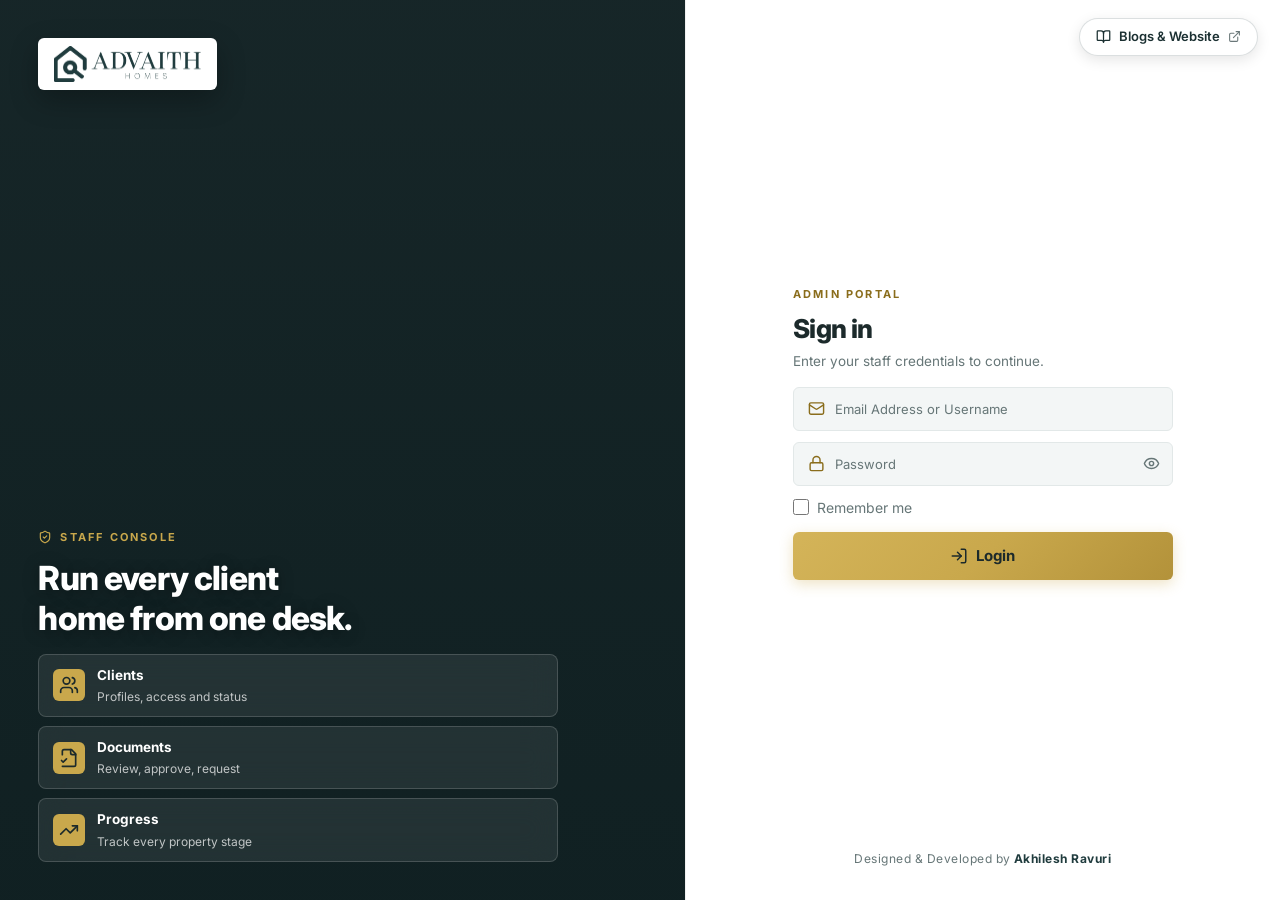
==== commit 487e7b6f: "fix(build): prevent duplicate ES module instance on versioned entry script" ====
--- a/index.html
+++ b/index.html
@@ -32,8 +32,8 @@
     <link rel="preconnect" href="https://fonts.googleapis.com" />
     <link rel="preconnect" href="https://fonts.gstatic.com" crossorigin />
     <link href="https://fonts.googleapis.com/css2?family=Inter:wght@400;500;600;700&display=swap" rel="stylesheet" />
-    <script type="module" crossorigin src="./assets/index-Dz3gmaBr.js?v=1.0.1"></script>
-    <link rel="stylesheet" crossorigin href="./assets/index-OzTxHkG1.css?v=1.0.1">
+    <script type="module" crossorigin src="./assets/index-BlG_hhbw-v1.0.1.js"></script>
+    <link rel="stylesheet" crossorigin href="./assets/index-OzTxHkG1-v1.0.1.css?v=1.0.1">
   </head>
   <body>
     <div id="root"></div>
--- a/assets/index-OzTxHkG1-v1.0.1.css
+++ b/assets/index-OzTxHkG1-v1.0.1.css
@@ -0,0 +1 @@
+:root{--primary: #c9a84c;--primary-dark: #b3923a;--primary-light: #8a6d1c;--primary-soft: #f6efd9;--primary-glow: rgba(201, 168, 76, .3);--on-primary: #1c2a2b;--secondary: #203c3e;--secondary-dark: #162b2d;--secondary-soft: #e6eeee;--on-secondary: #ffffff;--on-secondary-line: rgba(255, 255, 255, .35);--accent: var(--secondary);--accent-dark: var(--secondary-dark);--accent-soft: var(--secondary-soft);--on-accent: var(--on-secondary);--bg: #f3f5f5;--surface: #ffffff;--surface-muted: #f3f6f6;--text: #1c2a2b;--muted: #667677;--border: #e2e8e8;--scrollbar: #cfd9d9;--dot-idle: #c5cfd0;--success: #1d7a45;--success-bg: #e1f3e8;--warning: #9a6a12;--warning-bg: #fbf0d6;--info: #25619e;--info-bg: #e2edf9;--danger: #b5372b;--danger-bg: #fae4e1;--danger-dark: #972e24;--neutral: #5b6869;--neutral-bg: #eaeeee;--on-danger: #ffffff;--badge-alert: #e5484d;--sidebar-hover: rgba(0, 0, 0, .07);--sidebar-line: rgba(0, 0, 0, .12);--scrim: rgba(10, 25, 26, .55);--focus-ring: 0 0 0 3px var(--primary-glow);--invalid-ring: 0 0 0 3px var(--danger-bg);--login-overlay-top: rgba(32, 60, 62, .3);--login-overlay-bottom: rgba(22, 43, 45, .95);--chart-1: #c9a84c;--chart-2: #203c3e;--chart-3: #25619e;--chart-4: #1d7a45;--chart-5: #b5372b;--chart-6: #9a6a12;--chart-7: #6a5aa8;--chart-8: #5b6869;--chart-track: #eaeeee;--highlight: #fbe7a6;--radius: 6px;--radius-sm: 6px;--radius-lg: 6px;--shadow: 0 1px 2px rgba(20, 40, 42, .05), 0 3px 12px rgba(20, 40, 42, .06);--shadow-md: 0 8px 24px rgba(20, 40, 42, .1);--shadow-lg: 0 20px 50px rgba(10, 25, 26, .25);--sidebar-w: 252px;--topbar-h: 56px;--font: "Inter", system-ui, -apple-system, "Segoe UI", Roboto, sans-serif;--ease: cubic-bezier(.4, 0, .2, 1)}.portal-tooltip{position:fixed;z-index:99999;pointer-events:none;padding:6px 11px;background:#142426;color:#fff;border:1px solid rgba(255,255,255,.14);border-radius:6px;font-size:12px;font-weight:600;line-height:1.35;white-space:nowrap;max-width:320px;overflow:hidden;text-overflow:ellipsis;box-shadow:0 6px 18px #00000047;animation:portal-tooltip-in .14s ease-out;transition:opacity .12s ease}.portal-tooltip.is-below{animation-name:portal-tooltip-below}.portal-tooltip.is-right{animation-name:portal-tooltip-right}@keyframes portal-tooltip-in{0%{opacity:0;transform:translateY(4px)}to{opacity:1;transform:translateY(0)}}@keyframes portal-tooltip-below{0%{opacity:0;transform:translateY(-4px)}to{opacity:1;transform:translateY(0)}}@keyframes portal-tooltip-right{0%{opacity:0;transform:translate(-4px)}to{opacity:1;transform:translate(0)}}*,*:before,*:after{box-sizing:border-box}html,body,#root{min-height:100%}html,body{overflow-x:clip;max-width:100vw}body{margin:0;font-family:var(--font);background:var(--bg);color:var(--text);font-size:14px;line-height:1.5;-webkit-font-smoothing:antialiased}h1{margin:0;font-size:24px;font-weight:700;letter-spacing:-.01em}h2{margin:0;font-size:18px;font-weight:700}h3{margin:0;font-size:15px;font-weight:700}.sub{color:var(--muted);margin:3px 0 0;font-size:13px}button,input,select,textarea{font:inherit;color:inherit}a{color:var(--primary-light);text-decoration:none}a:hover{text-decoration:underline}img{max-width:100%}:focus-visible{outline:2px solid var(--primary);outline-offset:2px;border-radius:4px}@media (prefers-reduced-motion: reduce){*:not(.loader-ring):not(.loader-ring-2):not(.ah-spinning-ring-1):not(.ah-spinning-ring-2):not(.ah-mini-spinner):not(.loader-dots *):not(.loader-house *):not(.loader-house-badge){transition:none!important;animation-duration:.01ms!important}}.shell{display:flex;min-height:100vh;width:100%;max-width:100vw;position:relative}.sidebar{width:var(--sidebar-w);height:100vh;position:fixed;left:0;top:0;bottom:0;background:linear-gradient(180deg,var(--primary) 0%,var(--primary-dark) 100%);color:var(--on-primary);padding:18px 12px 14px;display:flex;flex-direction:column;z-index:60;transition:width .22s var(--ease),padding .22s var(--ease),transform .25s var(--ease);box-sizing:border-box}.brand{text-align:center;margin-bottom:18px;padding:0 4px}.brand small{color:var(--on-primary);opacity:.7;display:block;margin-top:8px;font-size:11.5px;font-weight:600;letter-spacing:.08em;text-transform:uppercase}.logo-plate{background:var(--surface);border:0;border-radius:6px;padding:8px 14px;display:inline-flex;justify-content:center;align-items:center;box-shadow:var(--shadow);min-height:40px;cursor:pointer;outline:0;transition:transform .18s var(--ease),box-shadow .18s var(--ease),width .2s var(--ease),padding .2s var(--ease)}.logo-plate:hover{transform:translateY(-1px);box-shadow:0 4px 12px #00000029}.logo-img{max-width:100%;height:36px;object-fit:contain;display:block;transition:all .2s var(--ease)}.logo-mark-img{width:28px;height:28px;object-fit:contain}.logo-text{color:var(--primary-light);font-weight:700;font-size:15px}.sidebar nav{display:flex;flex-direction:column;gap:2px;flex:1;overflow-y:auto;padding:2px}.nav{display:flex;gap:12px;align-items:center;padding:11px 14px;border-radius:6px;color:var(--on-primary);text-decoration:none;background:none;border:0;cursor:pointer;text-align:left;width:100%;font-weight:500;position:relative;transition:background .15s var(--ease),color .15s var(--ease)}.nav svg{flex-shrink:0}.nav:hover{background:var(--sidebar-hover);color:var(--on-primary);text-decoration:none}.nav.on{background:var(--accent);color:var(--on-accent);font-weight:700;box-shadow:var(--shadow-md)}.nav-text{display:flex;align-items:center;justify-content:space-between;flex:1;min-width:0}.nav-ext-ico{opacity:.6;flex-shrink:0;margin-left:8px;transition:opacity .15s ease,transform .15s ease}.nav:hover .nav-ext-ico{opacity:.95;transform:translate(1px,-1px)}.nav-parent{display:flex;align-items:center;gap:10px}.nav-parent .nav-badge{margin-right:6px}.nav-caret{flex-shrink:0;color:currentColor;opacity:.7;transition:transform .18s var(--ease),opacity .18s var(--ease)}.nav-parent:hover .nav-caret,.nav-group.expanded .nav-caret{opacity:1}.nav-sub{display:flex;flex-direction:column;gap:2px;padding-left:18px;margin:3px 0 5px;position:relative}.nav.nav-sub-item{padding:8px 12px;font-size:13.5px;gap:10px}.logout{border-top:1px solid var(--sidebar-line);border-radius:0;margin-top:10px;padding-top:16px;color:var(--on-primary)}.logout:hover{background:var(--sidebar-hover);color:var(--on-primary)}.sidebar-foot{margin-top:auto;padding-top:10px;border-top:1px solid var(--sidebar-line, rgba(255, 255, 255, .15))}.sidebar-toggle-btn{display:flex;align-items:center;gap:12px;width:100%;padding:10px 14px;background:none;border:0;border-radius:6px;color:var(--on-primary);cursor:pointer;font-weight:500;font-size:13.5px;transition:background .15s var(--ease),color .15s var(--ease)}.sidebar-toggle-btn:hover{background:var(--sidebar-hover);color:var(--on-primary)}.sidebar-toggle-btn svg{flex-shrink:0}.sidebar-toggle-text{white-space:nowrap;overflow:hidden;text-overflow:ellipsis}@media (max-width: 960px){.sidebar-foot{display:none!important}}.scrim{display:none}.content{flex:1;min-width:0;margin-left:var(--sidebar-w);width:calc(100% - var(--sidebar-w));max-width:calc(100% - var(--sidebar-w));display:flex;flex-direction:column;transition:margin-left .22s var(--ease),width .22s var(--ease),max-width .22s var(--ease)}.topbar{display:flex;align-items:center;gap:14px;background:var(--surface);padding:0 18px;height:var(--topbar-h);box-shadow:none;border-bottom:1px solid var(--border);position:sticky;top:0;z-index:40}.spacer{flex:1}@media (min-width: 961px){.menu-btn{display:none!important}.shell.collapsed .sidebar{width:72px;padding:14px 8px 12px;transform:none;overflow-x:hidden}.shell.collapsed .content{margin-left:72px;width:calc(100% - 72px);max-width:calc(100% - 72px)}.shell.collapsed .brand{margin-bottom:12px;padding:0;display:flex;justify-content:center}.shell.collapsed .brand small,.shell.collapsed .sidebar-group-tools{display:none}.shell.collapsed .logo-plate{padding:6px;width:44px;height:44px;min-height:44px;border-radius:10px;display:inline-flex;align-items:center;justify-content:center}.shell.collapsed .logo-plate:hover{transform:translateY(-1px) scale(1.05)}.shell.collapsed .logo-full-img{display:none!important}.shell.collapsed .logo-img,.shell.collapsed .logo-mark-img,.shell.collapsed .logo-mini-img{display:block!important;width:28px;height:28px;max-width:28px;max-height:28px;object-fit:contain}.shell.collapsed .nav{justify-content:center;padding:10px 0;gap:0;overflow:visible}.shell.collapsed .nav-text,.shell.collapsed .nav-ext-ico,.shell.collapsed .nav>span:not(.nav-badge):not(.nav-parent-pip){display:none!important}.shell.collapsed .nav-parent{position:relative}.shell.collapsed .nav-parent-pip{position:absolute;right:8px;bottom:8px;width:5px;height:5px;border-radius:50%;background:currentColor;opacity:.55;pointer-events:none;transition:transform .15s var(--ease),opacity .15s var(--ease)}.shell.collapsed .nav-parent:hover .nav-parent-pip,.shell.collapsed .nav-parent.active-flyout .nav-parent-pip{opacity:1;transform:scale(1.4)}.shell.collapsed .nav-parent.active-flyout{background:var(--sidebar-hover)}.shell.collapsed .nav-sub{display:none!important}.shell.collapsed .nav-badge{position:absolute;top:3px;right:4px;margin-left:0;min-width:15px;height:15px;font-size:9.5px;padding:0 3px;border-radius:999px}.shell.collapsed .logout{justify-content:center;padding-top:12px}.shell.collapsed .sidebar-foot{padding-top:8px}.shell.collapsed .sidebar-toggle-btn{justify-content:center;padding:10px 0}.shell.collapsed .sidebar-toggle-text{display:none!important}}.sidebar-flyout{position:fixed;z-index:10000;min-width:200px;max-width:260px;background:var(--surface);border:1px solid var(--border);border-radius:var(--radius, 10px);box-shadow:0 10px 25px -5px #1c2a2b38,0 6px 12px -3px #1c2a2b1f;padding:6px;display:flex;flex-direction:column;gap:2px;animation:flyoutSlideIn .14s var(--ease)}@keyframes flyoutSlideIn{0%{opacity:0;transform:translate(-5px)}to{opacity:1;transform:translate(0)}}.sidebar-flyout-head{display:flex;align-items:center;gap:8px;padding:8px 10px 6px;font-size:11px;font-weight:700;text-transform:uppercase;letter-spacing:.06em;color:var(--muted);border-bottom:1px solid var(--border);margin-bottom:4px}.sidebar-flyout-head svg{color:var(--primary-light);flex-shrink:0}.sidebar-flyout-item{display:flex;align-items:center;gap:10px;padding:8px 10px;border-radius:var(--radius-sm, 6px);font-size:13.5px;font-weight:500;color:var(--text);text-decoration:none;transition:background .15s var(--ease),color .15s var(--ease)}.sidebar-flyout-item:hover{background:var(--primary-soft);color:var(--text);text-decoration:none}.sidebar-flyout-item.on{background:var(--primary-soft);color:var(--primary-light);font-weight:600}.sidebar-flyout-item svg{flex-shrink:0;color:var(--muted);transition:color .15s var(--ease)}.sidebar-flyout-item:hover svg,.sidebar-flyout-item.on svg{color:var(--primary-light)}.sidebar-flyout-item .nav-badge{margin-left:auto;font-size:11px;padding:1px 6px;border-radius:99px;background:var(--primary);color:var(--on-primary);font-weight:600}.topbar-actions{display:flex;align-items:center;gap:4px}.bell{position:relative;color:var(--text);display:grid;place-items:center;width:34px;height:34px;border-radius:6px}.bell:hover{background:var(--primary-soft);text-decoration:none}.bell i{position:absolute;top:-2px;right:-2px;background:var(--badge-alert);color:#fff;font-size:10px;font-style:normal;font-weight:700;border-radius:999px;padding:1px 5px;min-width:17px;height:17px;display:inline-flex;align-items:center;justify-content:center;line-height:1;box-shadow:0 0 0 2px var(--surface)}.nav-badge{margin-left:auto;background:var(--badge-alert, #e5484d);color:#fff;border-radius:999px;font-size:11px;font-weight:700;min-width:20px;height:19px;display:inline-flex;align-items:center;justify-content:center;padding:0 6px;line-height:1;letter-spacing:-.02em;flex-shrink:0;box-shadow:0 1px 3px #0003}.profile-menu{position:relative}.who{display:flex;gap:8px;align-items:center;background:none;border:0;cursor:pointer;font-weight:600;padding:3px 8px 3px 4px;border-radius:6px;transition:background .15s var(--ease);margin-left:2px}.who:hover{background:var(--bg)}.who-meta{display:flex;flex-direction:column;text-align:left;line-height:1.25;min-width:0}.who-name{font-weight:600;font-size:13.5px;color:var(--text);white-space:nowrap;overflow:hidden;text-overflow:ellipsis;max-width:140px}.who-role{font-size:11px;color:var(--muted);font-weight:500;text-transform:capitalize}@media (max-width: 640px){.who-role{display:none}}.who svg:last-child{color:var(--muted)}.dropdown{position:absolute;right:0;top:calc(100% + 8px);background:var(--surface);border:1px solid var(--border);border-radius:6px;box-shadow:var(--shadow-lg);min-width:224px;overflow:hidden;padding:6px;z-index:70;animation:pop .12s var(--ease);display:flex;flex-direction:column;gap:2px}.dropdown-head{display:flex;flex-direction:column;gap:2px;padding:8px 12px 10px;border-bottom:1px solid var(--border);margin-bottom:3px}.dropdown-head b{font-size:13.5px;font-weight:600;color:var(--text);white-space:nowrap;overflow:hidden;text-overflow:ellipsis}.dropdown-head small{font-size:11.5px;color:var(--muted);white-space:nowrap;overflow:hidden;text-overflow:ellipsis}.dropdown-sep{height:1px;background:var(--border);margin:3px 4px}.dropdown button{display:flex;align-items:center;gap:10px;width:100%;padding:9px 12px;border:0;background:none;border-radius:6px;text-align:left;cursor:pointer;font-weight:500;font-size:13.5px;color:var(--text);white-space:nowrap;transition:background .12s var(--ease),color .12s var(--ease)}.dropdown button svg{flex-shrink:0;color:var(--muted);transition:color .12s var(--ease)}.dropdown button:hover{background:var(--bg)}.dropdown button:hover svg{color:var(--primary)}.dropdown button.danger{color:var(--danger)}.dropdown button.danger svg{color:var(--danger)}.dropdown button.danger:hover{background:var(--danger-soft, rgba(229, 72, 77, .08))}@keyframes pop{0%{opacity:0;transform:translateY(-4px) scale(.98)}to{opacity:1;transform:none}}main{padding:14px 18px;width:100%;max-width:1400px;min-width:0;margin:0 auto;flex:1;box-sizing:border-box}.page-head{display:flex;justify-content:space-between;gap:10px;align-items:flex-start;flex-wrap:wrap;margin-bottom:12px}.head-actions{display:flex;gap:8px;flex-wrap:wrap}.crumbs{color:var(--muted);margin-bottom:6px;font-size:13px}.crumbs a{font-weight:600}.btn{border:1px solid var(--border);background:var(--surface);color:var(--text);padding:7px 14px;border-radius:6px;cursor:pointer;min-height:36px;display:inline-flex;gap:7px;align-items:center;justify-content:center;font-weight:600;font-size:13.5px;white-space:nowrap;transition:background .15s var(--ease),border-color .15s var(--ease),color .15s var(--ease),transform .1s var(--ease),box-shadow .15s var(--ease)}.btn:hover{background:var(--bg)}.btn:active{transform:translateY(1px)}.btn:disabled,.btn[aria-disabled=true],.btn.is-disabled{opacity:.5;cursor:not-allowed;transform:none;pointer-events:none}.btn.gold{background:var(--primary);border-color:var(--primary);color:var(--on-primary);box-shadow:0 3px 10px var(--primary-glow)}.btn.gold:hover{background:var(--primary-dark);border-color:var(--primary-dark)}.btn.outline{background:transparent;border:1.5px solid var(--primary);color:var(--primary-light)}.btn.outline:hover{background:var(--primary-soft);border-color:var(--primary);color:var(--primary-light)}.btn.outline-danger{background:transparent;border:1.5px solid var(--danger);color:var(--danger)}.btn.outline-danger:hover{background:var(--danger-bg);border-color:var(--danger)}.btn.ghost{background:transparent;border-color:transparent;color:var(--text)}.btn.ghost:hover{background:var(--surface-muted);color:var(--text)}.btn.danger-fill{background:var(--danger);color:var(--on-danger);border-color:var(--danger)}.btn.danger-fill:hover{background:var(--danger-dark);border-color:var(--danger-dark)}.btn.sm{min-height:30px;padding:4px 10px;font-size:12.5px}.btn.lg{min-height:42px;padding:10px 18px;font-size:14.5px}.btn-spinner{animation:spin 1.3s linear infinite}@keyframes spin{0%{transform:rotate(0)}to{transform:rotate(360deg)}}.ib{position:relative;width:34px;height:34px;border-radius:6px;border:1px solid transparent;background:transparent;cursor:pointer;display:inline-grid;place-items:center;color:var(--primary-light);flex:none;transition:background .15s var(--ease),color .15s var(--ease)}.ib-badge{position:absolute;top:-3px;right:-3px;background:var(--primary);color:#fff;border-radius:99px;font-size:10px;font-weight:700;min-width:16px;height:16px;display:inline-flex;align-items:center;justify-content:center;padding:0 4px;line-height:1;box-shadow:0 2px 6px #00000040;pointer-events:none}.ib:hover{background:var(--primary-soft);color:var(--primary-light)}.ib.danger{color:var(--danger)}.ib.danger:hover{background:var(--danger-bg)}.ib.outline{border-color:var(--border)}.ib.outline:hover{border-color:var(--primary)}.ib:disabled,.ib[aria-disabled=true],.ib.is-disabled{opacity:.35;cursor:not-allowed;background:none;pointer-events:none}.stats{display:grid;grid-template-columns:repeat(auto-fit,minmax(min(170px,100%),1fr));gap:12px;margin-bottom:14px}.stat{background:var(--surface);border:1px solid var(--border);border-radius:var(--radius);padding:13px 16px;box-shadow:var(--shadow);text-decoration:none;color:var(--text);display:block;transition:border-color .15s var(--ease),transform .15s var(--ease),box-shadow .15s var(--ease)}a.stat:hover{border-color:var(--primary);transform:translateY(-2px);box-shadow:var(--shadow-md);text-decoration:none}.stat b{font-size:24px;display:block;line-height:1.2;font-weight:700}.stat span{color:var(--muted);font-size:12.5px;font-weight:500}.panel{background:var(--surface);border:1px solid var(--border);border-radius:var(--radius);box-shadow:var(--shadow);padding:12px 14px;margin-bottom:12px;min-width:0;max-width:100%;box-sizing:border-box}.panel h3{margin-bottom:8px}.grid2{display:grid;grid-template-columns:repeat(auto-fit,minmax(min(340px,100%),1fr));gap:12px}.grid2>*,.charts>*,.stats>*{min-width:0}.list{list-style:none;margin:0;padding:0}.list li{display:flex;justify-content:space-between;gap:10px;padding:9px 0;border-top:1px solid var(--border);align-items:center}.list li:first-child{border:0}.list small{color:var(--muted);display:block;margin-top:2px}.chips{display:flex;gap:6px;flex-wrap:wrap;margin-bottom:10px;align-items:center;padding:5px;background:var(--surface-muted);border:1px solid var(--border);border-radius:var(--radius)}.chip{display:inline-flex;align-items:center;justify-content:center;border:1px solid transparent;background:transparent;border-radius:6px;padding:5px 11px;cursor:pointer;font-size:12.5px;font-weight:600;color:var(--muted);transition:background .15s var(--ease),color .15s var(--ease),border-color .15s var(--ease),box-shadow .15s var(--ease)}.chip:hover{background:var(--surface);color:var(--text)}.chip.on,.chip.active{background:var(--primary);color:var(--on-primary);border-color:var(--primary);box-shadow:0 2px 6px var(--primary-glow)}.chip i{font-style:normal;opacity:.78;margin-left:5px}.linkbtn{margin-left:auto;background:none;border:0;color:var(--primary-light);font-weight:600;text-decoration:underline;cursor:pointer;padding:0 8px;font-size:12.5px}.table-wrap{overflow-x:auto;max-width:100%;width:100%;margin:0;padding:0;-webkit-overflow-scrolling:touch}.dt{width:100%;min-width:720px;border-collapse:collapse}.dt th{text-align:left;font-size:11.5px;font-weight:700;color:var(--muted);text-transform:uppercase;letter-spacing:.03em;padding:8px 12px;background:var(--surface-muted);white-space:nowrap;vertical-align:middle}.dt th:first-child{border-radius:var(--radius-sm) 0 0 var(--radius-sm)}.dt th:last-child{border-radius:0 var(--radius-sm) var(--radius-sm) 0}.dt th.sortable{cursor:pointer;-webkit-user-select:none;user-select:none}.dt th.sortable:hover{color:var(--text)}.dt th .th-content{display:inline-flex;align-items:center;gap:4px;vertical-align:middle}.dt th.align-center,.dt td.align-center{text-align:center}.dt th.align-right,.dt td.align-right{text-align:right}.dt td.align-center .acts{justify-content:center}.dt td{padding:8px 12px;font-size:13.5px;border-top:1px solid var(--border);vertical-align:middle}.dt tbody tr{transition:background .12s var(--ease)}.dt tbody tr:hover{background:var(--bg)}.count{color:var(--muted);padding:2px 0 6px;font-size:12.5px}.pager{display:flex;justify-content:space-between;gap:10px;align-items:center;padding-top:10px;flex-wrap:wrap}.pager-per{display:flex;align-items:center;gap:8px;color:var(--muted);font-size:13px}.pager>div{display:flex;gap:4px;flex-wrap:wrap}.pager .btn.sm{min-width:32px;padding:5px}.empty{padding:40px 20px;text-align:center;color:var(--muted)}.loader{display:flex;flex-direction:column;align-items:center;justify-content:center;gap:14px;color:var(--muted);text-align:center;-webkit-user-select:none;user-select:none}.loader-section{flex:1;min-height:calc(100vh - var(--header-h, 64px) - 100px);width:100%;display:flex;flex-direction:column;align-items:center;justify-content:center;padding:48px 16px;box-sizing:border-box}.loader-page{min-height:100vh;width:100%;display:flex;flex-direction:column;align-items:center;justify-content:center;background:var(--bg);box-sizing:border-box}.loader-label{font-size:14px;font-weight:600;letter-spacing:.02em;color:var(--text)}.loader-inline{display:inline-flex;align-items:center;gap:8px;min-height:1em}.loader-inline-label{font-size:13.5px;font-weight:600;line-height:1}.av{width:38px;height:38px;border-radius:50%;background:var(--primary);color:var(--on-primary);display:inline-grid;place-items:center;font-weight:700;font-size:13px;object-fit:cover;flex:none}.av.gold{background:var(--accent);color:var(--on-accent)}.cl{display:flex;gap:11px;align-items:center;min-width:180px}.cl small{display:block;color:var(--muted)}.badge{display:inline-block;padding:3px 11px;border-radius:6px;font-size:12px;font-weight:600;white-space:nowrap}.badge.ok{background:var(--success-bg);color:var(--success)}.badge.warn{background:var(--warning-bg);color:var(--warning)}.badge.bad{background:var(--danger-bg);color:var(--danger)}.badge.info{background:var(--info-bg);color:var(--info)}.badge.muted{background:var(--neutral-bg);color:var(--neutral)}.doc-important-tag{display:inline-flex;align-items:center;gap:4px;font-size:11px;font-weight:700;letter-spacing:.02em;text-transform:uppercase;color:#b45309;background:#fef3c7;border:1px solid #fde68a;padding:1.5px 6.5px;border-radius:4px;line-height:1.25;vertical-align:middle;flex-shrink:0}.doc-important-tag svg{color:#d97706}.doc-important-star{display:inline-flex;align-items:center;justify-content:center;color:var(--secondary, #203c3e);vertical-align:middle;flex-shrink:0;cursor:help;transition:transform .15s ease,opacity .15s ease}.doc-important-star:hover{transform:scale(1.18);opacity:.85}.doc-important-star svg{display:block;fill:none!important;stroke:currentColor!important}.client-status-group{display:inline-flex;align-items:center;justify-content:center;gap:8px;vertical-align:middle}.badge-symbol,.badge-symbol-btn{width:28px;height:28px;padding:0!important;display:inline-flex;align-items:center;justify-content:center;border-radius:6px;cursor:pointer;flex-shrink:0;border:1px solid transparent;font:inherit;transition:transform .14s var(--ease),box-shadow .14s var(--ease),background .15s ease}.badge-symbol:hover,.badge-symbol-btn:hover{transform:scale(1.08);box-shadow:0 2px 6px #0000001f}.badge-symbol svg,.badge-symbol-btn svg{width:14px;height:14px;stroke-width:2.2;display:block}.badge-symbol.ok,.badge-symbol.tone-success,.badge-symbol-btn.ok,.badge-symbol-btn.tone-success{background:color-mix(in srgb,var(--success, #1e8e5a) 10%,transparent);color:var(--success, #1e8e5a);border-color:color-mix(in srgb,var(--success, #1e8e5a) 25%,transparent)}.badge-symbol.ok:hover,.badge-symbol-btn.ok:hover{background:color-mix(in srgb,var(--success, #1e8e5a) 18%,transparent)}.badge-symbol.bad,.badge-symbol.tone-danger,.badge-symbol-btn.bad,.badge-symbol-btn.tone-danger{background:color-mix(in srgb,var(--danger, #c0392b) 10%,transparent);color:var(--danger, #c0392b);border-color:color-mix(in srgb,var(--danger, #c0392b) 25%,transparent)}.badge-symbol.bad:hover,.badge-symbol-btn.bad:hover{background:color-mix(in srgb,var(--danger, #c0392b) 18%,transparent)}.badge-symbol.warn,.badge-symbol.tone-warning,.badge-symbol-btn.warn,.badge-symbol-btn.tone-warning{background:color-mix(in srgb,var(--warning, #b45309) 12%,transparent);color:var(--warning, #b45309);border-color:color-mix(in srgb,var(--warning, #b45309) 25%,transparent)}.badge-symbol.warn:hover,.badge-symbol-btn.warn:hover{background:color-mix(in srgb,var(--warning, #b45309) 20%,transparent)}.badge-symbol.info,.badge-symbol.tone-info,.badge-symbol-btn.info,.badge-symbol-btn.tone-info{background:color-mix(in srgb,var(--info, #25619e) 10%,transparent);color:var(--info, #25619e);border-color:color-mix(in srgb,var(--info, #25619e) 25%,transparent)}.badge-symbol.muted,.badge-symbol.tone-neutral,.badge-symbol-btn.muted,.badge-symbol-btn.tone-neutral{background:color-mix(in srgb,var(--muted, #667677) 10%,transparent);color:var(--muted, #667677);border-color:color-mix(in srgb,var(--muted, #667677) 20%,transparent)}.lock-status-badge,.lock-status-btn{display:inline-flex;align-items:center;justify-content:center;width:28px;height:28px;padding:0;border-radius:6px;flex-shrink:0;-webkit-user-select:none;user-select:none}.lock-status-badge{cursor:default}.lock-status-btn{cursor:pointer;transition:transform .14s var(--ease),box-shadow .14s var(--ease),background .15s ease}.lock-status-btn:hover{transform:scale(1.08);box-shadow:0 2px 6px #0000001f}.lock-status-badge.is-locked,.lock-status-btn.is-locked{background:color-mix(in srgb,var(--danger, #c0392b) 12%,transparent);color:var(--danger, #c0392b);border:1px solid color-mix(in srgb,var(--danger, #c0392b) 32%,transparent)}.lock-status-btn.is-locked:hover{background:var(--danger, #c0392b);color:#fff;border-color:var(--danger, #c0392b)}.lock-status-badge.is-unlocked,.lock-status-btn.is-unlocked{background:color-mix(in srgb,var(--success, #1e8e5a) 10%,transparent);color:var(--success, #1e8e5a);border:1px solid color-mix(in srgb,var(--success, #1e8e5a) 25%,transparent)}.lock-status-btn.is-unlocked:hover{background:color-mix(in srgb,var(--success, #1e8e5a) 20%,transparent);border-color:var(--success, #1e8e5a)}.btn-lock-quick{color:var(--muted)!important;border-radius:6px;cursor:pointer!important}.btn-lock-quick:hover{color:var(--danger, #c0392b)!important;background:color-mix(in srgb,var(--danger, #c0392b) 12%,transparent)!important}.btn-unlock-quick{color:var(--danger, #c0392b)!important;background:color-mix(in srgb,var(--danger, #c0392b) 12%,transparent)!important;border-radius:6px;cursor:pointer!important}.btn-unlock-quick:hover{background:var(--success, #1e8e5a)!important;color:#fff!important}.bar{height:7px;background:var(--border);border-radius:6px;margin-top:5px;min-width:120px;overflow:hidden}.bar i{display:block;height:100%;background:linear-gradient(90deg,var(--primary-dark),var(--primary));border-radius:6px;transition:width .3s var(--ease)}.acts{display:flex;gap:8px;flex-wrap:wrap;align-items:center}.row{display:flex;align-items:center;gap:10px}.stack{display:flex;flex-direction:column;gap:16px}td .acts{flex-wrap:nowrap;justify-content:flex-end;gap:4px}.ib.on{background:var(--primary-soft);color:var(--primary-light)}.action-menu{position:fixed;z-index:300;min-width:210px;max-width:calc(100vw - 16px);padding:6px;display:flex;flex-direction:column;transform-origin:top right;background:var(--surface);border:1px solid var(--border);border-radius:var(--radius);box-shadow:var(--shadow-md);animation:pop .12s var(--ease)}.action-menu button{display:flex;align-items:center;gap:10px;width:100%;padding:9px 12px;border:0;border-radius:var(--radius-sm);background:none;color:var(--text);font-weight:500;text-align:left;cursor:pointer}.action-menu button svg{color:var(--primary-light);flex-shrink:0}.action-menu button:hover,.action-menu button:focus-visible{background:var(--primary-soft);outline:0}.action-menu button:disabled{opacity:.4;cursor:not-allowed;background:none}.action-menu button.danger,.action-menu button.danger svg{color:var(--danger)}.action-menu button.danger:hover,.action-menu button.danger:focus-visible{background:var(--danger-bg)}.action-menu button.sep{margin-top:6px;position:relative}.action-menu button.sep:before{content:"";position:absolute;left:8px;right:8px;top:-4px;height:1px;background:var(--border)}@media (max-width: 640px){.action-menu button{min-height:44px}}.tabs{display:flex;gap:5px;flex-wrap:wrap;padding:4px;background:var(--surface);border:1px solid var(--border);border-radius:var(--radius);box-shadow:var(--shadow);margin-bottom:14px}.tab{display:inline-flex;align-items:center;justify-content:center;gap:6px;padding:7px 12px;border:1px solid transparent;border-radius:6px;background:transparent;cursor:pointer;white-space:nowrap;font-size:13px;font-weight:600;color:var(--muted);transition:background .15s var(--ease),color .15s var(--ease),border-color .15s var(--ease),box-shadow .15s var(--ease)}.tab:hover{color:var(--text);background:var(--surface-muted)}.tab.on{background:var(--primary);border-color:var(--primary);color:var(--on-primary);box-shadow:0 2px 8px var(--primary-glow)}.tab-bar{display:flex;justify-content:space-between;align-items:center;margin-bottom:12px;gap:10px;flex-wrap:wrap}.tab-bar>div{display:flex;gap:8px;align-items:center;flex-wrap:wrap}.client-head{display:flex;justify-content:space-between;gap:16px 24px;align-items:center;flex-wrap:wrap}.client-head-main{display:flex;gap:16px;align-items:center;flex:1 1 340px;min-width:min(300px,100%)}.client-head-info{flex:1;min-width:0}.client-head .av{width:58px;height:58px;font-size:20px}.client-head h1{display:flex;align-items:center;gap:10px;flex-wrap:wrap;font-size:22px}.client-head-actions{display:flex;align-items:center;gap:8px;flex-wrap:wrap}.client-head-icons{display:inline-flex;align-items:center;gap:6px;flex-wrap:nowrap}.client-head-icons .ib{width:32px;height:32px;border-radius:6px;background:var(--surface-muted);border:1px solid var(--border);display:inline-grid;place-items:center;flex-shrink:0;transition:background .15s ease,border-color .15s ease}.client-head-icons .ib svg{width:15px;height:15px}.client-head-icons .ib:hover{background:var(--primary-soft);border-color:var(--primary)}.client-action-span{display:inline-flex}.client-status-ctl{display:inline-flex;align-items:center;gap:4px;background:var(--surface-muted);border:1px solid var(--border);border-radius:6px;padding:0 6px 0 10px;min-height:32px;height:32px;font-size:12px;font-weight:600;color:var(--muted);transition:border-color .15s ease,background .15s ease,box-shadow .15s ease}.client-status-ctl:hover{border-color:var(--primary-light, #8a6d1c);background:var(--surface)}.client-status-ctl:focus-within,.client-status-ctl:has(.dd.open){border-color:var(--primary);box-shadow:var(--focus-ring);background:var(--surface)}.client-status-ctl .dd{width:auto;min-width:0;display:inline-flex}.client-status-ctl .dd-trigger,.client-status-ctl select{border:0!important;background:transparent!important;box-shadow:none!important;padding:0 2px 0 4px!important;min-height:28px!important;height:28px!important;width:auto!important;font-weight:700!important;font-size:12.5px!important;color:var(--text)!important;cursor:pointer;gap:4px!important;display:inline-flex!important;align-items:center!important}.client-status-ctl .dd-trigger:hover,.client-status-ctl .dd.open .dd-trigger,.client-status-ctl .dd-trigger:focus-visible,.client-status-ctl select:focus{border:0!important;box-shadow:none!important;outline:none!important;background:transparent!important}.client-status-ctl .dd-value{padding-right:0!important;flex:initial!important}.client-status-ctl .dd-chevron{width:13px!important;height:13px!important;color:var(--muted)!important;flex-shrink:0!important}.kv{display:grid;grid-template-columns:repeat(auto-fit,minmax(min(200px,100%),1fr));gap:14px;margin:0}.kv dt{font-size:12px;color:var(--muted);font-weight:600;text-transform:uppercase;letter-spacing:.02em}.kv dd{margin:3px 0 0;font-weight:600;word-break:break-word}.kv .kv-wide{grid-column:1 / -1}.kv .kv-wide dd{font-weight:400}.clamp-2{display:-webkit-box;-webkit-line-clamp:2;-webkit-box-orient:vertical;overflow:hidden;max-width:340px}.kv-contact-val{color:var(--text);font-weight:600;text-decoration:none;transition:color .15s var(--ease);word-break:break-all}.kv-contact-val:hover{color:var(--primary);text-decoration:underline}.rich-text{line-height:1.6;overflow-wrap:anywhere}.rich-text>:first-child{margin-top:0}.rich-text>:last-child{margin-bottom:0}.rich-text p{margin:0 0 .6em}.rich-text h2{font-size:17px;margin:.9em 0 .4em}.rich-text h3{font-size:15px;margin:.8em 0 .35em}.rich-text ul,.rich-text ol{margin:0 0 .6em;padding-left:1.4em}.rich-text blockquote{margin:0 0 .6em;padding:6px 14px;border-left:3px solid var(--primary);background:var(--primary-soft);border-radius:0 var(--radius-sm) var(--radius-sm) 0}.rich-text a{color:var(--primary-light);text-decoration:underline}.rich-text table{border-collapse:collapse;margin:0 0 .6em}.rich-text td,.rich-text th{border:1px solid var(--border);padding:6px 10px}.rich-text hr{border:0;border-top:1px solid var(--border);margin:.8em 0}.rich-text pre{margin:0 0 .8em;padding:10px 14px;background:var(--surface-muted);border:1px solid var(--border);border-radius:var(--radius-sm);overflow-x:auto;font-family:ui-monospace,SFMono-Regular,Menlo,Monaco,Consolas,Liberation Mono,Courier New,monospace;font-size:13px;line-height:1.5}.rich-text code{font-family:ui-monospace,SFMono-Regular,Menlo,Monaco,Consolas,Liberation Mono,Courier New,monospace;font-size:12.5px;padding:2px 5px;border-radius:4px;background:var(--surface-muted);border:1px solid var(--border)}.rich-text pre code{padding:0;background:transparent;border:0;font-size:inherit}.rich-text iframe{max-width:100%;border-radius:var(--radius-sm);margin:0 0 .8em}.rich-text .text-tiny{font-size:.7em}.rich-text .text-small{font-size:.85em}.rich-text .text-big{font-size:1.3em}.rich-text .text-huge{font-size:1.6em}.sub.rich-text{font-size:13px}.timeline{list-style:none;padding:0;margin:0}.stage{display:flex;gap:14px;padding:16px 0;border-top:1px solid var(--border)}.stage:first-child{border:0;padding-top:2px}.dot{width:20px;height:20px;border-radius:50%;margin-top:2px;flex:none;display:inline-flex;align-items:center;justify-content:center;background:var(--dot-idle);box-shadow:0 0 0 3px var(--bg);color:#fff}.dot.Completed,.dot.Accepted{background:var(--success);color:#fff}.dot[class*=Progress]{background:var(--info);color:#fff}.dot.OnHold{background:var(--warning, #c9a84c);color:#fff}.dot.Pending{background:var(--surface);color:var(--muted);border:1.5px solid var(--border);box-shadow:none}.dot.Rejected{background:var(--danger, #b5372b);color:#fff}.stage-body{flex:1;min-width:0}.stage-top{display:flex;justify-content:space-between;gap:10px;flex-wrap:wrap}.stage-top h3,.stage-top b{font-size:15px}details{margin-top:8px}summary{cursor:pointer;color:var(--primary-light);font-weight:600;font-size:13px}.hist{margin:8px 0 0;padding-left:18px;color:var(--muted);font-size:13px;display:flex;flex-direction:column;gap:4px}.overlay{position:fixed;top:0;right:0;bottom:0;left:0;background:var(--scrim);display:flex;align-items:center;justify-content:center;padding:16px;z-index:100;animation:fade .15s var(--ease)}@keyframes fade{0%{opacity:0}to{opacity:1}}.modal{background:var(--surface);border-radius:6px;width:100%;max-width:520px;max-height:92vh;overflow:auto;padding:0 16px;box-shadow:var(--shadow-lg);animation:pop .15s var(--ease);overscroll-behavior:contain}.modal:not(:has(.modal-foot)){padding-bottom:16px}.modal.md,.modal:has(.frow){max-width:680px}.modal.wide{max-width:840px}.modal.xl{max-width:1040px}.modal-head{position:sticky;top:0;z-index:3;display:flex;justify-content:space-between;gap:10px;align-items:center;margin:0 -16px 12px;padding:12px 16px;background:var(--surface);border-bottom:1px solid var(--border)}.modal-foot{position:sticky;bottom:0;z-index:3;display:flex;justify-content:flex-end;gap:8px;margin:14px -16px 0;padding:10px 16px;background:var(--surface);border-top:1px solid var(--border);box-shadow:0 -8px 16px -12px var(--scrim)}.shortcuts-modal-body{display:flex;flex-direction:column;gap:16px;padding:4px 0 10px}.shortcuts-category h4{font-size:13px;text-transform:uppercase;letter-spacing:.04em;color:var(--primary-light, #9a6b1f);margin:0 0 8px;font-weight:700}.shortcuts-list{display:flex;flex-direction:column;background:var(--bg);border:1px solid var(--border);border-radius:var(--radius-sm, 6px);overflow:hidden}.shortcuts-row{display:flex;justify-content:space-between;align-items:center;padding:8px 12px;border-bottom:1px solid var(--border);gap:12px;flex-wrap:wrap}.shortcuts-row:last-child{border-bottom:none}.shortcuts-label{font-size:13px;color:var(--text);font-weight:500;flex:1;min-width:160px}.shortcuts-keys{display:inline-flex;gap:4px;align-items:center;flex-shrink:0}.shortcut-kbd{display:inline-block;padding:2px 7px;font-size:11px;font-weight:700;line-height:1.4;color:var(--text);background:var(--surface);border:1px solid var(--border);border-radius:4px;box-shadow:0 1px 2px #0000001a;font-family:inherit}.copy-badge{display:inline-flex;align-items:center;gap:5px;background:var(--bg);border:1px solid var(--border);color:var(--text);font-family:inherit;font-size:11.5px;font-weight:600;border-radius:var(--radius-sm, 4px);padding:1px 7px;cursor:pointer;position:relative;transition:all .15s var(--ease);-webkit-user-select:none;user-select:none;line-height:1.5}.copy-badge:hover{background:var(--primary-soft);border-color:var(--primary);color:var(--primary-light)}.copy-badge.is-copied{border-color:var(--success);background:var(--success-bg, rgba(16, 185, 129, .08));color:var(--success)}.copy-badge.is-icon-only{padding:3px 6px;min-width:24px;height:22px;justify-content:center;gap:0}.copy-badge-text{max-width:100%;overflow:hidden;text-overflow:ellipsis;white-space:nowrap}.copy-badge-icon{display:inline-flex;align-items:center;color:var(--muted);flex-shrink:0;transition:color .15s}.copy-badge:hover .copy-badge-icon{color:var(--primary-light)}.copy-badge.is-copied .copy-badge-icon{color:var(--success)}.thumb{max-width:100%;max-height:120px;margin-top:8px;border-radius:var(--radius-sm);border:1px solid var(--border)}.preview{width:100%;height:320px;border:1px solid var(--border);border-radius:var(--radius-sm)}.doc-preview-container{display:flex;flex-direction:column;gap:8px}.doc-preview-toolbar{display:flex;align-items:center;gap:6px;background:var(--bg);border:1px solid var(--border);border-radius:var(--radius-sm);padding:6px 10px;flex-wrap:wrap}.preview-tool-btn{display:inline-flex;align-items:center;gap:5px;padding:4px 8px;font-size:12px;font-weight:500;color:var(--text);background:var(--surface);border:1px solid var(--border);border-radius:4px;cursor:pointer;line-height:1;transition:all .15s var(--ease)}.preview-tool-btn:hover{background:var(--primary-soft);color:var(--primary-light);border-color:var(--primary)}.preview-tool-open-btn{margin-left:auto;text-decoration:none}@media (max-width: 600px){.preview-tool-open-btn{margin-left:0}}.preview-tool-pct{font-size:11.5px;font-weight:700;color:var(--muted);min-width:40px;text-align:center}.doc-preview-stage{border:1px solid var(--border);border-radius:var(--radius-sm);background:#111418;overflow:hidden;display:flex;justify-content:center;align-items:center;min-height:380px;max-height:60vh}.doc-preview-iframe{width:100%;height:520px;border:none}.doc-preview-img-wrap{width:100%;height:100%;max-height:58vh;overflow:auto;display:flex;justify-content:center;align-items:center;padding:16px}.doc-preview-img{max-width:100%;max-height:52vh;object-fit:contain;box-shadow:0 4px 20px #00000080;border-radius:4px}@media (max-width: 600px){.doc-preview-toolbar{gap:4px;padding:4px 8px}.preview-tool-btn{padding:3px 6px;font-size:11px}.doc-preview-stage{min-height:260px;max-height:50vh}.doc-preview-iframe{height:48vh}}.toast-container{position:fixed;top:16px;right:16px;z-index:200;display:flex;flex-direction:column;gap:10px;width:min(380px,calc(100vw - 28px))}.toast{display:flex;gap:10px;align-items:center;background:var(--surface);border-left:5px solid;border-radius:var(--radius-sm);padding:12px 14px;box-shadow:var(--shadow-lg);animation:slidein .2s var(--ease)}@keyframes slidein{0%{opacity:0;transform:translate(16px)}to{opacity:1;transform:none}}.toast span{flex:1;color:var(--text);font-size:13.5px}.toast button{border:0;background:none;cursor:pointer;color:var(--muted);display:grid;place-items:center}.toast.success{border-color:var(--success)}.toast.success svg{color:var(--success)}.toast.error{border-color:var(--danger)}.toast.error svg{color:var(--danger)}.toast.warning{border-color:var(--warning)}.toast.warning svg{color:var(--warning)}.toast.info{border-color:var(--info)}.toast.info svg{color:var(--info)}@media (max-width: 960px){.sidebar{position:fixed;left:0;top:0;transform:translate(-100%)}.sidebar.open{transform:none;box-shadow:var(--shadow-lg)}.scrim{display:block;position:fixed;top:0;right:0;bottom:0;left:0;background:var(--scrim);z-index:55}.content{margin-left:0;width:100%;max-width:100%}.shell.collapsed .content{margin-left:0}.shell.collapsed .sidebar{display:flex}.grid2{grid-template-columns:minmax(0,1fr)}.profile-grid,.client-head{flex-wrap:wrap}}@media (max-width: 640px){main{padding:10px 10px 24px}h1{font-size:19px}.topbar{position:sticky!important;top:0!important;z-index:50!important;padding:0 10px;height:52px;gap:8px;box-shadow:0 2px 8px #00000014}.who>span:not(.av){display:none}.page-head{margin-bottom:10px;gap:8px}.page-head h1{font-size:19px}.head-actions{width:100%}.head-actions .btn{flex:1}.stack{gap:10px}.stats{grid-template-columns:repeat(2,1fr);gap:8px;margin-bottom:12px}.stat{padding:10px 12px}.stat b{font-size:19px}.panel{padding:10px 12px}.collapsible-panel.is-collapsed{padding-top:10px;padding-bottom:10px}.collapsible-panel-body{margin-top:10px;padding-top:10px}.chips{display:flex!important;flex-wrap:nowrap!important;overflow-x:auto!important;-webkit-overflow-scrolling:touch;scrollbar-width:none;-ms-overflow-style:none;padding:4px!important;gap:6px!important;margin:0 0 10px!important;width:100%!important;max-width:100%!important;border-radius:6px!important;box-sizing:border-box}.chips::-webkit-scrollbar{display:none}.chip{flex-shrink:0!important;width:auto!important;padding:6px 12px!important;font-size:12px!important;min-height:34px!important;border-radius:6px!important;white-space:nowrap!important}.chips .linkbtn{margin-left:auto;flex-shrink:0}.collapsible-panel-head{flex-direction:column!important;align-items:stretch!important;gap:8px!important}.collapsible-panel-title-wrap{width:100%!important;flex:none!important}.collapsible-panel-heading{display:flex!important;align-items:center!important;gap:8px!important;flex-wrap:wrap!important}.collapsible-panel-heading h3{font-size:15px!important;line-height:1.35!important;word-break:break-word!important}.collapsible-panel-title-wrap .sub{font-size:12px!important;line-height:1.4!important;word-break:break-word!important;margin-top:2px!important}.collapsible-panel-right{width:100%!important;display:flex!important;align-items:center!important;justify-content:space-between!important;padding-top:8px!important;border-top:1px solid var(--border)!important;gap:8px!important}.collapsible-panel-right .acts{flex:1!important;display:flex!important;flex-wrap:wrap!important;align-items:center!important;gap:6px!important}.collapsible-panel-right .acts .btn{padding:6px 10px!important;font-size:12px!important;border-radius:6px!important}.collapsible-toggle-btn{margin-left:auto!important;flex-shrink:0!important}.punit-grid{grid-template-columns:1fr!important;gap:10px!important;width:100%!important}.punit-card{width:100%!important;max-width:100%!important;border-radius:6px!important}.punit-media{height:155px!important;border-radius:6px 6px 0 0!important}.punit-badges{top:8px!important;left:8px!important;right:8px!important;gap:6px!important}.punit-type{font-size:10px!important;padding:2px 7px!important;max-width:55%!important;overflow:hidden!important;text-overflow:ellipsis!important;white-space:nowrap!important;border-radius:4px!important}.punit-badges .badge{font-size:10px!important;padding:2px 7px!important;border-radius:4px!important}.punit-stage-pill{padding:4px 10px!important;max-width:calc(100% - 16px)!important;gap:6px!important}.punit-stage-pill small{font-size:8px!important}.punit-stage-pill b{font-size:11px!important}.punit-body{padding:10px 12px!important;gap:8px!important}.punit-top{flex-wrap:wrap!important;align-items:flex-start!important;gap:6px!important}.punit-top .punit-heading{flex:1 1 100%!important}.punit-top .acts{width:100%!important;display:flex!important;justify-content:flex-end!important;gap:6px!important}.punit-owners{flex-wrap:wrap!important;gap:6px!important}.punit-owner-chip{font-size:11px!important;padding:4px 8px!important;max-width:100%!important}.table-wrap{margin:0;padding:0;overflow-x:hidden;max-width:100%}.dt thead{display:none}.dt,.dt tbody,.dt tr,.dt td{display:block;width:100%;min-width:0;box-sizing:border-box}.dt tbody{display:flex;flex-direction:column;gap:8px;width:100%}.dt tr{border:1px solid var(--border);border-radius:var(--radius);padding:10px 12px;background:var(--surface);box-shadow:var(--shadow);width:100%;min-width:0;box-sizing:border-box;overflow:hidden}.dt tr:hover{background:var(--surface)}.dt td{border:0;padding:4px 0;display:flex;justify-content:space-between;align-items:center;gap:10px;text-align:right;min-width:0;word-break:break-word;overflow-wrap:anywhere}.dt td[data-label]:before{content:attr(data-label);color:var(--muted);font-size:12px;font-weight:600;text-align:left;flex-shrink:0}.dt td[data-label="Client / User"],.dt td[data-label=Client],.dt td[data-label=User],.dt td[data-label=Property],.dt td[data-label=Name],.dt td[data-label=Document],.dt td[data-label=Title]{flex-direction:column!important;align-items:flex-start!important;text-align:left!important;padding-bottom:8px!important;border-bottom:1px solid var(--border)!important;margin-bottom:6px!important;width:100%!important}.dt td[data-label="Client / User"]:before,.dt td[data-label=Client]:before,.dt td[data-label=User]:before,.dt td[data-label=Property]:before,.dt td[data-label=Name]:before,.dt td[data-label=Document]:before,.dt td[data-label=Title]:before,.dt td[data-label=Actions]:before{content:none!important}.dt td[data-label=Actions]{flex-direction:column;align-items:stretch}.dt td[data-label=Actions] .acts{justify-content:flex-start;padding-top:6px;border-top:1px solid var(--border);margin-top:4px}.ib{width:36px;height:36px}.pager{justify-content:center}.pager>div{justify-content:center;width:100%}.client-head{flex-direction:column;align-items:stretch;gap:10px}.client-head-main{flex:none;width:100%;align-items:flex-start}.client-head .av{width:44px;height:44px;font-size:16px}.client-head h1{font-size:18px}.client-head .fld{flex:none;width:100%}.client-head-actions{display:grid!important;grid-template-columns:1fr 1fr!important;align-items:center!important;gap:6px!important;width:100%!important;padding-top:8px!important;border-top:1px solid var(--border)!important}.client-status-ctl{width:100%!important;min-height:32px!important;padding:0 8px!important;font-size:11.5px!important;gap:4px!important;border-radius:6px!important;display:flex!important;align-items:center!important;justify-content:space-between!important}.client-status-ctl .dd{flex:1!important;display:flex!important;justify-content:flex-end!important}.client-status-ctl .dd-trigger,.client-status-ctl select{flex:1!important;min-height:28px!important;font-size:11.5px!important;padding:2px 4px!important;justify-content:flex-end!important;gap:4px!important}.client-head-icons{grid-column:1 / -1!important;display:flex!important;align-items:center!important;justify-content:space-between!important;gap:6px!important;width:100%!important;flex-wrap:nowrap!important;margin-top:2px!important}.client-head-icons>button,.client-head-icons .ib{flex:1 1 0!important;min-width:0!important;height:32px!important;border-radius:6px!important;display:inline-flex!important;align-items:center!important;justify-content:center!important;background:var(--surface-muted, rgba(0, 0, 0, .04))!important;border:1px solid var(--border)!important;transition:background .14s,border-color .14s!important}.client-head-icons .ib svg{width:15px!important;height:15px!important}.client-head-icons>button:hover,.client-head-icons .ib:hover{background:var(--primary-soft)!important;border-color:var(--primary)!important}.tabs{display:grid;grid-template-columns:repeat(2,minmax(0,1fr));gap:6px;padding:5px;margin-bottom:12px}.tab{width:100%;padding:7px 10px;font-size:12px;overflow:hidden;text-overflow:ellipsis}.tab:last-child:nth-child(odd){grid-column:1 / -1}.site-control-main{flex-direction:column;align-items:flex-start;gap:10px;flex:none;width:100%}.site-control-actions{width:100%;display:flex;flex-direction:column;gap:6px}.site-control-actions .btn{width:100%}.portal-top-banner-preview{flex-wrap:wrap}.tab-bar>.acts{width:100%}.tab-bar>.acts>.btn,.tab-bar>.acts>span,.tab-bar>.acts>span>.btn{flex:1;width:100%}.punit-inside-nav-left,.punit-inside-nav-right{width:100%;justify-content:space-between}.overlay{align-items:flex-end;padding:0}.modal{max-width:none;border-radius:6px 6px 0 0;max-height:94vh;padding:0 12px!important}.modal:not(:has(.modal-foot)){padding-bottom:12px!important}.modal-head{margin:0 -12px 10px!important;padding:9px 12px!important;align-items:center!important;min-height:0!important}.modal-head h2,.modal-head h3{font-size:15px!important;line-height:1.25!important}.modal-head .ib{width:32px!important;height:32px!important}.modal-foot{margin:12px -12px 0!important;padding:8px 12px calc(8px + env(safe-area-inset-bottom))!important;gap:8px!important}.modal-foot .btn,.modal-foot button{flex:1;padding:8px 12px;font-size:13px;min-height:36px}.empty{padding:20px 12px!important}.bnotify-bar{padding:10px 12px!important;gap:8px!important}.punit-dossier{padding:10px 12px!important}.reminder{padding:10px 12px!important;gap:10px!important}.toast-container{right:50%;transform:translate(50%);top:10px}}.tab.tab-private{display:inline-flex;align-items:center;gap:6px}.admin-notes-head{display:flex;justify-content:space-between;align-items:flex-start;gap:12px;margin-bottom:12px;flex-wrap:wrap}.admin-notes-head h3{display:flex;align-items:center;gap:8px}.admin-notes-head .badge{display:inline-flex;align-items:center;gap:5px}.count-pill{background:var(--primary-soft);color:var(--primary-light);border-radius:6px;padding:1px 9px;font-size:12px}.admin-note-composer{border-top:3px solid var(--primary)}.admin-note-composer-foot{display:flex;justify-content:space-between;align-items:center;gap:10px;margin-top:12px;flex-wrap:wrap}.admin-note-edit .admin-note-composer-foot{justify-content:flex-end}.admin-note-list{list-style:none;margin:0;padding:0;display:flex;flex-direction:column;gap:12px}.admin-note{margin:0}.admin-note.pinned{border-color:var(--primary);background:var(--primary-soft)}.admin-note-meta{display:flex;align-items:center;gap:10px;margin-bottom:10px}.admin-note-meta b{display:block}.admin-note-meta small{color:var(--muted);display:block}.admin-note-meta .badge{display:inline-flex;align-items:center;gap:4px}.admin-note-body{padding-left:48px}.grow{flex:1;min-width:0}@media (max-width: 640px){.admin-note-body{padding-left:0}.admin-note-composer-foot .btn{flex:1}}.tab-bar h3{display:flex;align-items:center;gap:8px}.tab-bar .sub{display:flex;align-items:center;gap:5px}.activity-filter{min-width:210px}.activity{list-style:none;margin:0;padding:0;position:relative}.activity-item{display:flex;gap:12px;padding:10px 0;position:relative}.activity-item:not(:last-child):before{content:"";position:absolute;left:15px;top:42px;bottom:-8px;width:2px;background:var(--border)}.activity-icon{width:32px;height:32px;border-radius:50%;display:grid;place-items:center;flex-shrink:0;background:var(--primary-soft);color:var(--primary-light)}.activity-item.t-document .activity-icon,.activity-item.t-request .activity-icon{background:var(--info-bg);color:var(--info)}.activity-item.t-progress .activity-icon{background:var(--success-bg);color:var(--success)}.activity-item.t-reminder .activity-icon{background:var(--warning-bg);color:var(--warning)}.activity-item.t-admin-note .activity-icon,.activity-item.t-client .activity-icon{background:var(--secondary-soft);color:var(--secondary)}.activity-body{flex:1;min-width:0;padding-top:5px}.activity-body p{margin:0;font-weight:500;overflow-wrap:anywhere}.activity-body small{color:var(--muted)}.reminder-group+.reminder-group{margin-top:16px}.reminder-group h4{margin:0 0 8px;font-size:13px;text-transform:uppercase;letter-spacing:.04em;color:var(--muted);display:flex;align-items:center;gap:8px}.danger-text{color:var(--danger)!important}.reminder-list{list-style:none;margin:0;padding:0;display:flex;flex-direction:column;gap:8px}.reminder{display:flex;align-items:flex-start;gap:12px;padding:12px 14px;border:1px solid var(--border);border-radius:var(--radius);background:var(--surface)}.reminder b{display:block}.reminder small{color:var(--muted);display:flex;align-items:center;gap:4px;flex-wrap:wrap;margin-top:2px}.reminder.overdue{border-color:var(--danger);background:var(--danger-bg)}.reminder.overdue b{color:var(--danger)}.reminder.done b{text-decoration:line-through;color:var(--muted)}.reminder.done{background:var(--surface-muted)}.reminder-check{padding-top:2px}.reminder-check input,.attention-tick{width:18px;height:18px;accent-color:var(--primary);cursor:pointer;flex-shrink:0}.due{display:inline-flex;align-items:center;gap:6px;flex-wrap:wrap}.stage.overdue{border-left:3px solid var(--danger);padding-left:12px;background:var(--danger-bg);border-radius:0 var(--radius-sm) var(--radius-sm) 0}.attention{border-left:4px solid var(--danger)}.attention.clear{border-left-color:var(--success)}.attention h3 svg{color:var(--danger)}.attention.clear h3 svg{color:var(--success)}.attention-clear{margin:0;color:var(--muted)}.attention-list{list-style:none;margin:0;padding:0;display:flex;flex-direction:column}.attention-item{display:flex;align-items:center;gap:12px;padding:10px 0;border-top:1px solid var(--border)}.attention-item:first-child{border-top:0}.attention-icon{width:32px;height:32px;border-radius:50%;display:grid;place-items:center;flex-shrink:0;background:var(--danger-bg);color:var(--danger)}.attention-item.k-review .attention-icon{background:var(--warning-bg);color:var(--warning)}.attention-item.k-inactive .attention-icon{background:var(--neutral-bg);color:var(--neutral)}.attention-tick{margin:0 7px}.attention-link{flex:1;min-width:0;display:flex;align-items:center;gap:10px;color:var(--text);text-decoration:none;border-radius:var(--radius-sm);padding:4px 6px;margin:-4px -6px}.attention-link:hover{background:var(--primary-soft);text-decoration:none}.attention-link b{display:block}.attention-link small{color:var(--muted);display:block;overflow-wrap:anywhere}.attention-link svg{color:var(--muted);flex-shrink:0}.attention-more{margin:10px 0 0}@media (max-width: 640px){.activity-filter{min-width:0;width:100%}.reminder{padding:12px}.attention-item{padding:12px 0}}.search-trigger{display:inline-flex;align-items:center;gap:10px;min-width:260px;height:40px;padding:0 10px 0 12px;border:1px solid var(--border);border-radius:6px;background:var(--surface-muted);color:var(--muted);font:inherit;cursor:pointer;transition:border-color .15s var(--ease),background .15s var(--ease)}.search-trigger:hover{border-color:var(--primary);background:var(--surface)}.search-trigger span{flex:1;text-align:left}kbd{font:600 11px/1 var(--font);padding:4px 6px;border:1px solid var(--border);border-bottom-width:2px;border-radius:6px;background:var(--surface);color:var(--muted)}.cmdk-overlay{position:fixed;top:0;right:0;bottom:0;left:0;z-index:250;background:var(--scrim);display:flex;justify-content:center;align-items:flex-start;padding:10vh 16px 16px;animation:fade .12s var(--ease)}.cmdk{width:100%;max-width:640px;max-height:75vh;display:flex;flex-direction:column;background:var(--surface);border-radius:var(--radius-lg);box-shadow:var(--shadow-lg);overflow:hidden;animation:pop .14s var(--ease)}.cmdk-input{display:flex;align-items:center;gap:10px;padding:14px 16px;border-bottom:1px solid var(--border);color:var(--muted)}.cmdk-input input{flex:1;min-width:0;border:0;outline:0;box-shadow:none;padding:4px 0;min-height:0;font-size:16px;background:transparent;color:var(--text)}.cmdk-input input:focus{box-shadow:none}.cmdk-body{overflow-y:auto;padding:6px;flex:1}.cmdk-body ul{list-style:none;margin:0;padding:0}.cmdk-group{padding:10px 10px 4px;font-size:11.5px;font-weight:700;text-transform:uppercase;letter-spacing:.05em;color:var(--muted)}.cmdk-group small{text-transform:none;letter-spacing:0;font-weight:500}.cmdk-item{display:flex;align-items:center;gap:12px;padding:10px 12px;border-radius:var(--radius-sm);cursor:pointer}.cmdk-item.active{background:var(--primary-soft)}.cmdk-icon{color:var(--primary-light);flex-shrink:0}.cmdk-text{flex:1;min-width:0;display:flex;flex-direction:column}.cmdk-title{font-weight:600;white-space:nowrap;overflow:hidden;text-overflow:ellipsis}.cmdk-text small{color:var(--muted);white-space:nowrap;overflow:hidden;text-overflow:ellipsis}.cmdk-item mark{background:var(--highlight);color:inherit;border-radius:3px;padding:0 1px}.cmdk-enter{color:var(--muted);flex-shrink:0}.cmdk-empty{padding:28px 16px;text-align:center;color:var(--muted);display:flex;justify-content:center}.cmdk-foot{display:flex;gap:16px;padding:10px 16px;border-top:1px solid var(--border);color:var(--muted);font-size:12px;background:var(--surface-muted)}.cmdk-foot span{display:inline-flex;align-items:center;gap:4px}.bulk-bar{display:flex;align-items:center;gap:12px;flex-wrap:wrap;margin-bottom:12px;padding:10px 12px;border:1px solid var(--primary);border-radius:var(--radius);background:var(--primary-soft);animation:pop .12s var(--ease)}.bulk-bar>b{color:var(--primary-light)}.bulk-actions{display:flex;gap:8px;flex-wrap:wrap;flex:1}.dt .col-check{width:44px;padding-right:0}.row-check{width:17px;height:17px;margin:0;accent-color:var(--primary-dark);cursor:pointer;vertical-align:middle}.dt tbody tr.is-selected,.dt tbody tr.is-selected:hover{background:var(--primary-soft)}.charts{display:grid;grid-template-columns:repeat(3,minmax(0,1fr));gap:18px;margin-bottom:18px}.chart-card{margin-bottom:0}.chart-empty{color:var(--muted);padding:24px 0;text-align:center}.donut{display:flex;align-items:center;gap:18px}.donut-canvas{position:relative;width:150px;height:150px;flex-shrink:0}.donut-center{position:absolute;top:0;right:0;bottom:0;left:0;display:flex;flex-direction:column;align-items:center;justify-content:center;pointer-events:none}.donut-center b{font-size:24px;font-weight:800;color:var(--text);line-height:1}.donut-center small{margin-top:4px;font-size:10px;font-weight:600;color:var(--muted);text-transform:uppercase;letter-spacing:.06em}.bar-chart{position:relative;width:100%;min-width:0}.chart-card{min-width:0;overflow:hidden}.donut-canvas canvas,.bar-chart canvas{max-width:100%}.legend{list-style:none;margin:0;padding:0;display:flex;flex-direction:column;gap:8px;flex:1;min-width:0}.legend li{display:grid;grid-template-columns:12px minmax(0,1fr) auto auto;align-items:center;gap:8px;font-size:13px}.legend i{width:10px;height:10px;border-radius:3px}.legend small{color:var(--muted);min-width:34px;text-align:right}@media (max-width: 1200px){.charts{grid-template-columns:repeat(2,minmax(0,1fr))}}@media (max-width: 960px){.search-trigger{min-width:0}}@media (max-width: 640px){.search-trigger{width:40px;height:40px;padding:0;justify-content:center;background:transparent;border-color:transparent}.search-trigger span,.search-trigger kbd{display:none}.cmdk-overlay{padding:0;align-items:stretch}.cmdk{max-width:none;max-height:none;height:100%;border-radius:0}.cmdk-foot{display:none}.cmdk-item{min-height:48px}.charts{grid-template-columns:minmax(0,1fr)}.donut{flex-direction:column;align-items:stretch}.donut-canvas{align-self:center}.bulk-bar{position:sticky;top:calc(var(--topbar-h) + 4px);z-index:5}.bulk-actions .btn{flex:1}.dt td.col-check{width:auto;padding:0 0 6px;justify-content:flex-start}.dt td.col-check:before{content:none}}.legend li>button{grid-column:1 / -1;display:grid;grid-template-columns:12px minmax(0,1fr) auto auto;align-items:center;gap:8px;width:calc(100% + 8px);margin:-3px -4px;padding:3px 4px;border:0;border-radius:var(--radius-sm);background:none;font:inherit;color:inherit;text-align:left;cursor:pointer}.legend span{min-width:0;overflow:hidden;text-overflow:ellipsis;white-space:nowrap}.legend li>button:hover,.legend li>button:focus-visible{background:var(--primary-soft)}.recent{display:flex;flex-direction:column;padding:16px 18px 10px}.recent-head{display:flex;align-items:center;justify-content:space-between;gap:12px;margin-bottom:8px;padding-bottom:10px;border-bottom:1px solid var(--border)}.recent-head h3{margin:0;font-size:15px;white-space:nowrap;overflow:hidden;text-overflow:ellipsis;min-width:0}.recent-all{display:inline-flex;align-items:center;gap:4px;flex-shrink:0;font-size:13px;font-weight:600;color:var(--primary-light);white-space:nowrap}.recent-all:hover{text-decoration:none;color:var(--accent)}.recent-list{list-style:none;margin:0 -8px;padding:0}.recent-row{display:flex;align-items:center;gap:12px;padding:10px 8px;border-radius:var(--radius-sm);color:var(--text);text-decoration:none;transition:background .12s var(--ease)}a.recent-row:hover{background:var(--primary-soft);text-decoration:none}a.recent-row:hover .recent-chev{color:var(--primary-light);transform:translate(2px)}.recent-list li+li .recent-row{border-top:1px solid var(--border);border-radius:0}.recent-list li+li a.recent-row:hover{border-radius:var(--radius-sm)}.recent-icon{width:38px;height:38px;border-radius:6px;display:grid;place-items:center;flex-shrink:0;background:var(--primary-soft);color:var(--primary-light)}.recent-text{flex:1;min-width:0;display:flex;flex-direction:column}.recent-text b,.recent-text small{white-space:nowrap;overflow:hidden;text-overflow:ellipsis}.recent-text b{font-size:14px}.recent-text small{color:var(--muted);font-size:12.5px;margin-top:1px}.recent-badges{display:inline-flex;align-items:center;gap:4px;flex-shrink:0}.recent-badges .badge{font-size:11.5px;padding:2px 9px}.recent-arrow{color:var(--muted);flex-shrink:0}.recent-chev{color:var(--muted);flex-shrink:0;transition:transform .12s var(--ease),color .12s var(--ease)}@media (max-width: 640px){.recent-row{gap:10px}.recent-badges .badge:first-child:not(:last-child),.recent-arrow{display:none}}body{background:var(--bg)}.sidebar{background:radial-gradient(420px 260px at 0% 0%,color-mix(in srgb,var(--accent, #c9a84c) 22%,transparent),transparent 70%),radial-gradient(320px 240px at 100% 100%,color-mix(in srgb,var(--accent, #c9a84c) 14%,transparent),transparent 70%),linear-gradient(180deg,var(--primary) 0%,var(--primary-dark) 100%);border-right:1px solid color-mix(in srgb,var(--accent, #c9a84c) 35%,transparent);box-shadow:4px 0 24px #0000002e}.sidebar .nav-link,.sidebar .nav{transition:background .15s,color .15s,box-shadow .15s}.sidebar .nav-link.active,.sidebar .nav.on{box-shadow:0 6px 16px #00000047,inset 3px 0 #ffffff8c}.loader-house{position:relative;width:80px;height:80px;display:grid;place-items:center}.loader-house-badge{position:absolute;top:10px;right:10px;bottom:10px;left:10px;border-radius:50%;background:var(--surface, #ffffff);border:1px solid color-mix(in srgb,var(--primary) 32%,transparent);box-shadow:0 4px 18px #c9a84c2e,0 1px 3px #0000000d;display:grid;place-items:center;color:var(--primary, #c9a84c);z-index:2;animation:loader-halo 8s ease-in-out infinite}.loader-house svg{width:30px;height:30px;color:var(--primary, #c9a84c);animation:loader-bob 8s ease-in-out infinite;display:block}.loader-ring{position:absolute;top:0;right:0;bottom:0;left:0;border-radius:50%;border:3px solid color-mix(in srgb,var(--primary) 18%,transparent);border-top-color:var(--primary);border-right-color:color-mix(in srgb,var(--primary) 70%,transparent);animation:loader-spin .9s linear infinite;transform-origin:center center;will-change:transform;z-index:1}.loader-ring-2{top:-9px;right:-9px;bottom:-9px;left:-9px;border-width:2px;border-style:solid;border-color:color-mix(in srgb,var(--primary) 12%,transparent);border-bottom-color:color-mix(in srgb,var(--primary-dark, #b3923a) 85%,transparent);border-left-color:color-mix(in srgb,var(--primary-dark, #b3923a) 40%,transparent);animation:loader-spin-reverse 1.35s linear infinite;transform-origin:center center;will-change:transform}.loader-label{color:var(--text)}.loader-dots{display:inline-flex;gap:6px;align-items:center;justify-content:center}.loader-dots i{width:6px;height:6px;border-radius:50%;background:var(--primary);opacity:.3;animation:loader-dot 1.4s ease-in-out infinite}.loader-dots i:nth-child(2){animation-delay:.25s}.loader-dots i:nth-child(3){animation-delay:.5s}.loader-page .loader-house{width:96px;height:96px}.loader-page .loader-house-badge{top:12px;right:12px;bottom:12px;left:12px}.loader-page .loader-house svg{width:36px;height:36px}.loader-page .loader-ring-2{top:-11px;right:-11px;bottom:-11px;left:-11px}@keyframes loader-spin{0%{transform:rotate(0)}to{transform:rotate(360deg)}}@keyframes loader-spin-reverse{0%{transform:rotate(360deg)}to{transform:rotate(0)}}@keyframes loader-bob{0%,to{transform:translateY(0)}50%{transform:translateY(-2px)}}@keyframes loader-halo{0%,to{transform:scale(1);box-shadow:0 4px 18px #c9a84c29}50%{transform:scale(1.03);box-shadow:0 6px 24px #c9a84c42}}@keyframes loader-dot{0%,to{opacity:.25;transform:translateY(0)}50%{opacity:1;transform:translateY(-3px)}}@media (prefers-reduced-motion: reduce){.loader-house svg,.loader-house-badge,.loader-dots i{animation:none!important}.loader-ring{animation:loader-spin .9s linear infinite!important}.loader-ring-2{animation:loader-spin-reverse 1.35s linear infinite!important}.ah-mini-spinner{animation:ah-mini-spin 1.15s linear infinite!important}}.net-banner{position:fixed;top:0;left:0;right:0;z-index:9999;display:flex;align-items:center;justify-content:center;gap:8px;padding:10px 16px;font-size:13.5px;font-weight:600;text-align:center;color:#fff;box-shadow:0 6px 20px #0003;animation:net-in .3s ease-out}.net-off{background:#c0392b}.net-on{background:#1e8e5a}@keyframes net-in{0%{transform:translateY(-100%)}to{transform:none}}*::-webkit-scrollbar,::-webkit-scrollbar{width:5px!important;height:5px!important}*::-webkit-scrollbar-track,::-webkit-scrollbar-track{background:transparent!important}*::-webkit-scrollbar-thumb,::-webkit-scrollbar-thumb{background:#0000002e!important;border-radius:999px!important}*::-webkit-scrollbar-thumb:hover,::-webkit-scrollbar-thumb:hover{background:#00000059!important}*::-webkit-scrollbar-button,::-webkit-scrollbar-button,*::-webkit-scrollbar-button:single-button,::-webkit-scrollbar-button:single-button,*::-webkit-scrollbar-button:vertical:decrement,*::-webkit-scrollbar-button:vertical:increment,*::-webkit-scrollbar-button:horizontal:decrement,*::-webkit-scrollbar-button:horizontal:increment{display:none!important;width:0!important;height:0!important;background:transparent!important}*::-webkit-scrollbar-corner,::-webkit-scrollbar-corner{display:none!important;background:transparent!important}.sidebar *::-webkit-scrollbar-thumb,.sidebar::-webkit-scrollbar-thumb{background:#ffffff38!important}.sidebar *::-webkit-scrollbar-thumb:hover,.sidebar::-webkit-scrollbar-thumb:hover{background:#ffffff6b!important}@supports (-moz-appearance: none){*{scrollbar-width:thin;scrollbar-color:rgba(0,0,0,.18) transparent}.sidebar{scrollbar-color:rgba(255,255,255,.25) transparent}}.punit-grid{display:grid;grid-template-columns:repeat(auto-fill,minmax(min(100%,300px),1fr));gap:20px;margin-top:14px}.punit-card{position:relative;display:flex;flex-direction:column;text-align:left;padding:0;border-radius:6px;border:1.5px solid var(--border);background:var(--surface);overflow:hidden;cursor:pointer;font:inherit;color:var(--text);box-shadow:0 6px 20px #10181c0f;transition:transform .22s ease,box-shadow .22s ease,border-color .22s ease}.punit-card:hover{transform:translateY(-3px);box-shadow:0 14px 32px #10181c1f;border-color:color-mix(in srgb,var(--primary) 55%,var(--border))}.punit-card.on{border-color:var(--primary);box-shadow:0 0 0 3px color-mix(in srgb,var(--primary) 24%,transparent),0 14px 32px #10181c1f}.punit-card.rejected{border-color:color-mix(in srgb,var(--danger, #b5372b) 42%,var(--border));background:linear-gradient(180deg,var(--surface) 0%,color-mix(in srgb,var(--danger-bg, #fae4e1) 28%,var(--surface)) 100%)}.punit-card.rejected.on{border-color:var(--danger, #b5372b);box-shadow:0 0 0 3px color-mix(in srgb,var(--danger, #b5372b) 24%,transparent),0 14px 32px #b5372b24}.punit-media{position:relative;width:100%;height:184px;overflow:hidden;background:var(--bg)}.punit-media .punit-img{width:100%;height:100%;object-fit:cover;display:block;transition:transform .45s ease}.punit-card:hover .punit-media .punit-img{transform:scale(1.05)}.punit-placeholder{display:grid;place-items:center;color:var(--muted)}.punit-media:after{content:"";position:absolute;top:0;right:0;bottom:0;left:0;background:linear-gradient(180deg,#0c14166b,#0c14162e 45%,#0c14169e);pointer-events:none}.punit-badges{position:absolute;top:12px;left:12px;right:12px;z-index:2;display:flex;justify-content:space-between;align-items:center;gap:8px}.punit-type{padding:4px 11px;border-radius:6px;font-size:11px;font-weight:700;letter-spacing:.02em;background:#ffffffeb;color:#1c2a2b;-webkit-backdrop-filter:blur(8px);backdrop-filter:blur(8px);box-shadow:0 2px 10px #0000002e}.punit-stage-pill{position:absolute;left:50%;top:56%;transform:translate(-50%,-50%);z-index:2;display:inline-flex;align-items:center;gap:10px;max-width:calc(100% - 28px);padding:8px 16px;border-radius:6px;background:#101a1cd1;color:#fff;border:1px solid rgba(255,255,255,.28);backdrop-filter:blur(12px);-webkit-backdrop-filter:blur(12px);box-shadow:0 10px 26px #00000059}.punit-stage-pill div{min-width:0;text-align:left}.punit-stage-pill small{display:block;font-size:9.5px;font-weight:700;text-transform:uppercase;letter-spacing:.1em;color:#e6c66e;line-height:1.1}.punit-stage-pill b{display:block;font-size:13px;font-weight:700;color:#fff;white-space:nowrap;overflow:hidden;text-overflow:ellipsis;line-height:1.3}.punit-stage-dot{width:9px;height:9px;border-radius:50%;flex-shrink:0;background:#4ade80;box-shadow:0 0 0 4px #4ade8040}.punit-stage-pill.rejected{background:#801814e0;border-color:#ffbeb973}.punit-stage-pill.rejected small{color:#ffcdd2}.punit-stage-pill.rejected .punit-stage-dot{background:#ff8a80;box-shadow:0 0 0 4px #ff8a8047}.punit-body{padding:16px 18px;display:flex;flex-direction:column;gap:12px;flex:1}.punit-top{display:flex;justify-content:space-between;align-items:flex-start;gap:10px}.punit-heading{min-width:0;flex:1}.punit-name{display:block;font-size:16.5px;font-weight:800;letter-spacing:-.01em;line-height:1.3;color:var(--text)}.punit-addr{display:inline-flex;align-items:center;gap:5px;color:var(--muted);font-size:12.5px;margin-top:4px}.punit-reject-note{margin:0;padding:8px 10px;border-radius:6px;font-size:12px;line-height:1.4;background:var(--danger-bg, #fae4e1);color:var(--danger, #b5372b);border:1px solid color-mix(in srgb,var(--danger, #b5372b) 25%,transparent);display:flex;align-items:flex-start;gap:7px}.punit-reject-note svg{flex:none;margin-top:2px}.punit-reject-note span{display:-webkit-box;-webkit-line-clamp:2;-webkit-box-orient:vertical;overflow:hidden}.punit-foot{margin-top:auto;padding-top:10px;border-top:1px solid var(--border);display:flex;flex-direction:column;gap:8px}.punit-steps{display:flex;gap:5px;height:7px}.punit-step{flex:1;border-radius:6px;background:var(--border);transition:background .25s ease}.punit-step.Completed{background:var(--success, #1d7a45)}.punit-step.InProgress{background:var(--primary)}.punit-step.OnHold,.punit-step.RequiresAction{background:var(--warning, #9a6a12)}.punit-step.Rejected{background:var(--danger, #b5372b)}.punit-meta{display:flex;justify-content:space-between;align-items:center;gap:8px;font-size:12.5px}.punit-meta b{font-weight:700;color:var(--text);white-space:nowrap}.punit-meta span{color:var(--muted);font-weight:500;white-space:nowrap}.punit-card.rejected .punit-meta b{color:var(--danger, #b5372b)}.punit-reject-banner{margin-bottom:12px;padding:11px 14px;border-radius:6px;border:1px solid color-mix(in srgb,var(--danger, #b5372b) 35%,transparent);background:var(--danger-bg, #fae4e1);color:var(--danger, #b5372b);display:flex;align-items:center;gap:10px;font-size:13.5px}.bar.bar-rejected>i{background:var(--danger, #b5372b)}.dot.Rejected{background:var(--danger, #b5372b)}.modal.xl{max-width:960px;width:calc(100vw - 32px)}.rte-xl .rte .ck.ck-editor__main>.ck-editor__editable{min-height:420px;max-height:680px;font-size:15px;line-height:1.65;padding:14px 18px}.punit-owners{display:flex;align-items:center;gap:6px;flex-wrap:wrap}.punit-owners-label{display:inline-flex;align-items:center;gap:4px;font-size:11.5px;font-weight:600;color:var(--muted)}.punit-owner-chip{display:inline-flex;align-items:center;gap:5px;padding:3px 9px;border-radius:6px;border:1px solid var(--border);background:var(--bg);color:var(--text);font:inherit;font-size:11.5px;font-weight:600;cursor:pointer;transition:border-color .15s,background .15s}.punit-owner-chip:hover{border-color:var(--primary);background:var(--primary-soft, rgba(201,168,76,.15))}.punit-owner-chip small{color:var(--muted);font-weight:500}.punit-shared-pill{display:inline-flex;align-items:center;gap:4px;padding:3px 8px;border-radius:6px;font-size:11px;font-weight:600;background:var(--primary-soft, rgba(201,168,76,.15));color:var(--primary);white-space:nowrap}.punit-dossier{padding:14px 18px;border-radius:6px;background:var(--bg);border:1px solid var(--border);font-size:14px;line-height:1.65;width:100%;max-width:100%;box-sizing:border-box;min-width:0;overflow-wrap:break-word;word-break:break-word}.punit-dossier h2,.punit-dossier h3{margin:12px 0 6px;color:var(--text);overflow-wrap:break-word;word-break:break-word}.punit-dossier h2:first-child,.punit-dossier h3:first-child{margin-top:0}.punit-dossier ul,.punit-dossier ol{padding-left:20px;margin:10px 0}.punit-dossier li{margin-bottom:5px;overflow-wrap:break-word;word-break:break-word}.punit-dossier .table-wrap{width:100%;max-width:100%;overflow-x:auto;-webkit-overflow-scrolling:touch;margin:12px 0;border-radius:6px}.punit-dossier table{width:100%;min-width:460px;border-collapse:collapse;background:var(--surface);border-radius:6px}.punit-dossier th,.punit-dossier td{padding:9px 12px;border:1px solid var(--border);text-align:left;font-size:13px;white-space:nowrap}.punit-dossier th{background:var(--primary-soft, rgba(201,168,76,.15));font-weight:700}.punit-dossier blockquote{margin:10px 0;padding:8px 14px;border-left:3px solid var(--primary);background:var(--surface);border-radius:0 6px 6px 0;color:var(--muted);overflow-wrap:break-word;word-break:break-word}.tab-bar{display:flex;justify-content:space-between;align-items:center;gap:12px;margin-bottom:14px;flex-wrap:wrap}.tab-bar:has(.fld){align-items:flex-end}.tab-bar>div{display:block}.tab-bar>.acts,.tab-bar>div:last-child:not(:first-child):not(.fld):not(.activity-filter){display:flex;align-items:center;gap:10px;flex-wrap:wrap}.tab-bar>div.fld{display:flex;flex-direction:column;align-items:stretch;gap:6px;margin-bottom:0}.tab-bar>div.fld:first-child{max-width:420px}.tab-bar>div.fld .acts .input-icon{width:215px;flex:0 1 215px}@media (max-width: 640px){.tab-bar>div.fld,.tab-bar>div.fld:first-child{max-width:none;width:100%}.tab-bar>div.fld .acts .input-icon{width:100%;flex:1 1 100%}}.tab-bar h3{display:flex;align-items:center;gap:8px;margin:0}.tab-bar .sub{display:flex;align-items:center;gap:5px;margin:4px 0 0}.client-head .fld{flex:0 0 180px;min-width:160px;width:auto;margin:0}@media (max-width: 640px){.client-head .fld{flex:1 1 100%;width:100%}}.empty{width:100%;padding:36px 20px;text-align:center;color:var(--muted);display:flex;flex-direction:column;align-items:center;justify-content:center;gap:8px}.punit-card.on-hold{border-color:color-mix(in srgb,var(--warning, #9a6a12) 42%,var(--border));background:linear-gradient(180deg,var(--surface) 0%,color-mix(in srgb,var(--warning-bg, #fdf3d8) 32%,var(--surface)) 100%)}.punit-stage-pill.on-hold{background:#764e0ce0;border-color:#ffe09673}.punit-stage-pill.on-hold small{color:#ffe082}.punit-stage-pill.on-hold .punit-stage-dot{background:#ffb74d;box-shadow:0 0 0 4px #ffb74d47}.punit-reject-note.hold,.punit-reject-banner.hold{background:var(--warning-bg, #fdf3d8);color:var(--warning, #9a6a12);border-color:color-mix(in srgb,var(--warning, #9a6a12) 30%,transparent)}.punit-chip-dot{width:7px;height:7px;border-radius:50%;background:var(--primary);flex-shrink:0}.punit-chip-dot.st-Completed{background:var(--success, #1d7a45)}.punit-chip-dot.st-InProgress{background:var(--primary, #2b6cb0)}.punit-chip-dot.st-OnHold{background:var(--warning, #d97706)}.punit-chip-dot.st-Rejected{background:var(--danger, #b5372b)}.punit-chip-state{font-style:normal;font-size:10.5px;font-weight:700;padding:1px 6px;border-radius:6px;background:#0000000f}.punit-owner-chip.st-Rejected{border-color:color-mix(in srgb,var(--danger, #b5372b) 40%,var(--border));background:color-mix(in srgb,var(--danger-bg, #fae4e1) 55%,var(--surface))}.punit-owner-chip.st-OnHold{border-color:color-mix(in srgb,var(--warning, #9a6a12) 45%,var(--border));background:color-mix(in srgb,var(--warning-bg, #fdf3d8) 65%,var(--surface))}.punit-owner-chip.st-Completed{border-color:color-mix(in srgb,var(--success, #1d7a45) 40%,var(--border));background:color-mix(in srgb,var(--success-bg, #e3f5eb) 55%,var(--surface))}.punit-client-decisions{display:grid;grid-template-columns:repeat(auto-fill,minmax(320px,1fr));gap:14px;margin-top:8px}.punit-decision-card{display:flex;flex-direction:column;gap:10px;padding:14px 16px;border-radius:6px;border:1.5px solid var(--border);background:var(--bg);box-sizing:border-box}.punit-decision-card.st-Rejected{border-color:color-mix(in srgb,var(--danger, #b5372b) 40%,var(--border));background:color-mix(in srgb,var(--danger-bg, #fae4e1) 28%,var(--surface))}.punit-decision-card.st-OnHold{border-color:color-mix(in srgb,var(--warning, #9a6a12) 42%,var(--border));background:color-mix(in srgb,var(--warning-bg, #fdf3d8) 32%,var(--surface))}.punit-decision-card.st-Completed{border-color:color-mix(in srgb,var(--success, #1d7a45) 38%,var(--border));background:color-mix(in srgb,var(--success-bg, #e3f5eb) 28%,var(--surface))}.punit-decision-head{display:flex;justify-content:space-between;align-items:center;gap:12px}.punit-decision-user{display:flex;align-items:center;gap:10px;min-width:0;flex:1}.punit-decision-user-info{min-width:0;overflow:hidden}.punit-decision-user-info b{display:inline-block;white-space:nowrap;overflow:hidden;text-overflow:ellipsis;max-width:170px;vertical-align:middle}.punit-decision-note{font-size:13px;line-height:1.5;color:var(--text);padding:9px 11px;border-radius:6px;background:var(--surface);border:1px solid var(--border);min-height:44px}.punit-decision-foot{display:flex;justify-content:space-between;align-items:center;gap:8px;margin-top:auto;padding-top:6px;border-top:1px dashed var(--border)}.punit-open-cta{display:flex;align-items:center;justify-content:space-between;gap:6px;padding-top:8px;margin-top:2px;border-top:1px dashed var(--border);font-size:12.5px;font-weight:700;color:var(--primary-light, var(--primary))}.punit-card:hover .punit-open-cta svg{transform:translate(3px)}.punit-open-cta svg{transition:transform .18s ease}.punit-inside-topbar{display:flex;align-items:center;justify-content:space-between;gap:12px;flex-wrap:wrap;margin-bottom:16px;padding:10px 14px;border-radius:6px;background:var(--surface);border:1px solid var(--border);box-shadow:var(--shadow)}.punit-inside-nav-left,.punit-inside-nav-right{display:flex;align-items:center;gap:8px;flex-wrap:wrap}.punit-breadcrumb-sep{color:var(--muted);font-weight:500}.punit-breadcrumb-cur{font-size:14px;font-weight:700;color:var(--text)}.punit-hero-card{display:grid;grid-template-columns:320px minmax(0,1fr);gap:20px;padding:18px;border-radius:6px;align-items:center}.punit-hero-card.rejected{border-color:color-mix(in srgb,var(--danger, #b5372b) 42%,var(--border));background:linear-gradient(180deg,var(--surface) 0%,color-mix(in srgb,var(--danger-bg, #fae4e1) 24%,var(--surface)) 100%)}.punit-hero-card.on-hold{border-color:color-mix(in srgb,var(--warning, #9a6a12) 42%,var(--border));background:linear-gradient(180deg,var(--surface) 0%,color-mix(in srgb,var(--warning-bg, #fdf3d8) 28%,var(--surface)) 100%)}.punit-hero-media{position:relative;border-radius:6px;overflow:hidden;width:100%;height:215px;max-height:215px;background:var(--bg)}.punit-hero-img{width:100%;height:215px;max-height:215px;object-fit:cover;display:block}.punit-hero-media:after{content:"";position:absolute;top:0;right:0;bottom:0;left:0;background:linear-gradient(180deg,#0c141666,#0c141626 45%,#0c14169e);pointer-events:none}.punit-hero-info{display:flex;flex-direction:column;justify-content:space-between;gap:14px;min-width:0}.punit-hero-head{display:flex;justify-content:space-between;align-items:flex-start;gap:12px;flex-wrap:wrap}.punit-id-tag{display:inline-block;font-size:11px;font-weight:700;text-transform:uppercase;letter-spacing:.06em;color:var(--muted);margin-bottom:3px}.punit-hero-head h1,.punit-hero-head h2{margin:0;font-size:22px;font-weight:800;line-height:1.25}.punit-hero-addr{display:inline-flex;align-items:center;gap:5px;margin:5px 0 0;color:var(--muted);font-size:13.5px}.punit-hero-progress{display:flex;flex-direction:column;gap:9px;padding-top:12px;border-top:1px solid var(--border)}.punit-stage-chips{display:flex;flex-wrap:wrap;gap:6px;margin-top:2px}.punit-mini-stage{font-size:11.5px;padding:4px 9px;border-radius:6px;border:1px solid var(--border);background:var(--bg);color:var(--muted)}.punit-mini-stage b{color:var(--text)}.punit-mini-stage.st-Completed{border-color:color-mix(in srgb,var(--success, #1d7a45) 35%,var(--border));background:color-mix(in srgb,var(--success-bg, #e1f3e8) 60%,var(--surface));color:var(--success, #1d7a45)}.punit-mini-stage.st-InProgress{border-color:color-mix(in srgb,var(--primary) 45%,var(--border));background:color-mix(in srgb,var(--primary-soft) 65%,var(--surface))}.punit-mini-stage.st-Rejected{border-color:color-mix(in srgb,var(--danger, #b5372b) 40%,var(--border));background:color-mix(in srgb,var(--danger-bg, #fae4e1) 60%,var(--surface));color:var(--danger, #b5372b)}@media (max-width: 860px){.punit-hero-card{grid-template-columns:1fr}.punit-hero-media,.punit-hero-img{min-height:200px;max-height:240px}}@media (max-width: 640px){.punit-inside-topbar{display:flex!important;flex-direction:column!important;align-items:stretch!important;gap:8px!important;padding:10px 12px!important;margin-bottom:10px!important;border-radius:6px!important;width:100%!important;box-sizing:border-box!important}.punit-inside-nav-left{display:flex!important;flex-direction:column!important;align-items:flex-start!important;gap:4px!important;width:100%!important}.punit-breadcrumb-sep{display:none!important}.punit-breadcrumb-cur{font-size:15.5px!important;font-weight:800!important;word-break:break-word!important}.punit-inside-nav-right{display:flex!important;flex-direction:row!important;align-items:center!important;justify-content:space-between!important;flex-wrap:nowrap!important;width:100%!important;padding-top:8px!important;border-top:1px solid var(--border)!important;gap:8px!important;box-sizing:border-box!important}.punit-inside-nav-right .sub{font-size:11.5px!important;white-space:nowrap!important;flex-shrink:0!important}.punit-inside-nav-btns{display:flex!important;align-items:center!important;gap:6px!important;flex-shrink:0!important;flex-wrap:nowrap!important}.punit-inside-nav-btns .btn,.punit-inside-nav-btns button{padding:5px 9px!important;font-size:11.5px!important;border-radius:6px!important;white-space:nowrap!important;flex-shrink:0!important;height:auto!important;min-height:28px!important}.punit-hero-card{display:flex!important;flex-direction:column!important;gap:0!important;padding:0!important;border-radius:6px!important;overflow:hidden!important;width:100%!important;max-width:100%!important;box-sizing:border-box!important}.punit-hero-media{width:100%!important;height:155px!important;max-height:155px!important;border-radius:6px 6px 0 0!important;overflow:hidden!important;flex-shrink:0!important}.punit-hero-img{width:100%!important;height:155px!important;max-height:155px!important;object-fit:cover!important}.punit-hero-info{padding:10px 12px!important;width:100%!important;max-width:100%!important;box-sizing:border-box!important;min-width:0!important;gap:8px!important;overflow:hidden!important}.punit-hero-progress{padding-top:8px!important;gap:6px!important}.punit-hero-head{width:100%!important;max-width:100%!important;min-width:0!important}.punit-hero-head h1,.punit-hero-head h2{font-size:16.5px!important;line-height:1.3!important;word-break:break-word!important;overflow-wrap:break-word!important}.punit-stage-chips{display:flex!important;flex-wrap:wrap!important;gap:5px!important;width:100%!important}.punit-mini-stage{font-size:11px!important;padding:3px 8px!important;border-radius:4px!important;white-space:normal!important;word-break:break-word!important;max-width:100%!important;line-height:1.35!important}}.bnotify-bar{display:flex;align-items:center;justify-content:space-between;gap:14px;flex-wrap:wrap;padding:14px 18px}.bnotify-info{display:flex;align-items:center;gap:12px;min-width:0;flex:1}.bnotify-icon{width:40px;height:40px;border-radius:6px;display:grid;place-items:center;flex-shrink:0;background:var(--neutral-bg, #eaeeee);color:var(--muted)}.bnotify-icon.on{background:var(--success-bg, #e1f3e8);color:var(--success, #1d7a45)}.bnotify-title-row,.bnotify-actions{display:flex;align-items:center;gap:8px;flex-wrap:wrap}.site-control-banner{display:flex;align-items:center;justify-content:space-between;gap:18px;flex-wrap:wrap;border-width:1.5px}.site-control-banner.is-live{border-color:color-mix(in srgb,var(--success, #1d7a45) 45%,var(--border));background:linear-gradient(90deg,color-mix(in srgb,var(--success-bg, #e1f3e8) 38%,var(--surface)) 0%,var(--surface) 100%)}.site-control-banner.is-down{border-color:color-mix(in srgb,var(--danger, #b5372b) 50%,var(--border));background:linear-gradient(90deg,color-mix(in srgb,var(--danger-bg, #fae4e1) 45%,var(--surface)) 0%,var(--surface) 100%)}.site-control-main{display:flex;align-items:center;gap:16px;min-width:min(320px,100%);flex:1 1 360px}.site-control-icon{width:54px;height:54px;border-radius:6px;display:grid;place-items:center;flex-shrink:0}.site-control-icon.live{background:var(--success-bg, #e1f3e8);color:var(--success, #1d7a45)}.site-control-icon.down{background:var(--danger-bg, #fae4e1);color:var(--danger, #b5372b)}.site-state-tag{font-size:11px;font-weight:800;letter-spacing:.06em;color:var(--muted)}.maint-preview-box{padding:24px 22px;border-radius:6px;background:linear-gradient(145deg,#162b2d,#203c3e);color:#fff;display:flex;flex-direction:column;align-items:flex-start;gap:12px;border:1px solid rgba(201,168,76,.35)}.maint-preview-badge{display:inline-flex;align-items:center;gap:6px;padding:4px 10px;border-radius:6px;background:#c9a84c33;color:#f3d47c;font-size:11.5px;font-weight:700;text-transform:uppercase;letter-spacing:.05em}.maint-preview-box h4{margin:0;font-size:19px;font-weight:800;color:#fff}.maint-preview-box p{margin:0;font-size:13.5px;line-height:1.6;color:#ffffffd6}.maint-preview-eta{display:inline-flex;align-items:center;gap:7px;padding:7px 12px;border-radius:6px;background:#ffffff1a;font-size:12.5px;color:#f3d47c}.maint-preview-contact{display:flex;flex-wrap:wrap;gap:14px;margin-top:6px;padding-top:12px;width:100%;border-top:1px solid rgba(255,255,255,.14);font-size:12.5px;color:#ffffffc7}.maint-preview-contact span{display:inline-flex;align-items:center;gap:5px}.punit-card.accepted{border-color:color-mix(in srgb,var(--success, #2a6e3f) 42%,var(--border));background:linear-gradient(180deg,var(--surface) 0%,color-mix(in srgb,var(--success-bg, #e2f2e7) 26%,var(--surface)) 100%)}.punit-hero-card.accepted{border-color:color-mix(in srgb,var(--success, #2a6e3f) 42%,var(--border));background:linear-gradient(180deg,var(--surface) 0%,color-mix(in srgb,var(--success-bg, #e2f2e7) 24%,var(--surface)) 100%)}.punit-stage-pill.accepted{background:#1c6c38e0;border-color:#ffffff47}.punit-stage-pill.accepted .punit-stage-dot{background:#a4f4c0}.punit-reject-note.accepted,.punit-reject-banner.accepted{color:var(--success, #2a6e3f);background:color-mix(in srgb,var(--success-bg, #e2f2e7) 75%,var(--surface));border-color:color-mix(in srgb,var(--success, #2a6e3f) 28%,transparent)}.punit-reject-note.custom,.punit-reject-banner.custom{color:var(--primary, #203c3e);background:color-mix(in srgb,var(--primary-soft, #e6eeee) 75%,var(--surface));border-color:color-mix(in srgb,var(--primary, #203c3e) 24%,transparent)}.punit-chip-dot.st-Accepted{background:var(--success, #2a6e3f)}.punit-owner-chip.st-Accepted{border-color:color-mix(in srgb,var(--success, #2a6e3f) 40%,var(--border));background:color-mix(in srgb,var(--success-bg, #e2f2e7) 60%,var(--surface))}.punit-decision-card.st-Accepted{border-color:color-mix(in srgb,var(--success, #2a6e3f) 38%,var(--border));background:color-mix(in srgb,var(--success-bg, #e2f2e7) 32%,var(--surface))}.punit-custom-status-bar{display:flex;align-items:center;justify-content:space-between;gap:12px;flex-wrap:wrap}.punit-custom-add-inline{display:inline-flex;align-items:center;gap:6px}.punit-custom-tags{display:flex;flex-wrap:wrap;gap:5px}.punit-cf-pill{display:inline-flex;align-items:center;gap:4px;padding:3px 8px;border-radius:6px;background:var(--surface-2, var(--bg));border:1px solid var(--border);font-size:11px;color:var(--text)}.punit-cf-pill small{color:var(--muted);font-weight:600}.punit-cf-pill b{font-weight:700}.punit-cf-pill.more{color:var(--primary);font-weight:700}.punit-cf-grid{display:grid;grid-template-columns:repeat(auto-fill,minmax(190px,1fr));gap:8px}.punit-cf-card{display:flex;flex-direction:column;justify-content:center;padding:8px 12px;border-radius:8px;border:1px solid rgba(22,36,29,.08);background:linear-gradient(180deg,#fff,#fafbf9);box-shadow:0 1px 2px #00000005;transition:border-color .15s ease,box-shadow .15s ease;min-height:auto;position:relative}.punit-cf-card:hover{border-color:#b48c4b59;box-shadow:0 2px 8px #121e170f}.punit-cf-card-header{display:flex;align-items:center;justify-content:space-between;gap:6px;margin-bottom:2px}.punit-cf-card-label{display:inline-flex;align-items:center;gap:5px;font-size:10.5px;font-weight:700;text-transform:uppercase;letter-spacing:.05em;color:var(--muted, #5f7065);line-height:1.2}.punit-cf-card-dot{width:5px;height:5px;border-radius:50%;background:var(--primary, #b48c4b);flex-shrink:0}.punit-cf-card-value{font-size:13.5px;font-weight:700;line-height:1.3;color:var(--text, #16241d);word-break:break-word}.punit-cf-card-actions{display:inline-flex;align-items:center;gap:2px;flex-shrink:0}.punit-cf-card-actions .icon-btn{opacity:.6;transition:opacity .15s ease,background-color .15s ease;padding:2px;border-radius:4px}.punit-cf-card-actions .icon-btn:hover{opacity:1;background:#16241d0f}.punit-search-wrap{position:relative;display:flex;align-items:center;min-width:240px}.punit-search-ico{position:absolute;left:11px;color:var(--muted);pointer-events:none}.punit-search-inp.input{width:100%;padding-left:34px;padding-right:32px}.punit-search-clear{position:absolute;right:8px;width:22px;height:22px;border-radius:6px;border:none;background:var(--surface-2, var(--bg));color:var(--muted);display:grid;place-items:center;cursor:pointer}.punit-search-clear:hover{color:var(--text)}.site-control-banner.is-frozen{border-color:color-mix(in srgb,var(--warning, #9a6a12) 45%,var(--border));background:linear-gradient(135deg,var(--surface) 0%,color-mix(in srgb,var(--warning-bg, #fbf0d6) 35%,var(--surface)) 100%)}.site-control-icon.frozen{background:var(--warning-bg, #fbf0d6);color:var(--warning, #9a6a12)}.btn.warn-fill{background:var(--warning, #9a6a12);border-color:var(--warning, #9a6a12);color:#fff}.btn.warn-fill:hover{filter:brightness(1.08)}.portal-top-banner-preview{display:flex;align-items:center;gap:10px;padding:11px 14px;border-radius:6px;font-size:13px;border:1px solid var(--border)}.portal-top-banner-preview.tone-info{background:color-mix(in srgb,var(--primary-soft, #f7efd8) 80%,var(--surface));border-color:color-mix(in srgb,var(--primary-dark, #a48111) 45%,var(--border));color:var(--text)}.portal-top-banner-preview.tone-warning,.portal-top-banner-preview.tone-freeze{background:color-mix(in srgb,var(--warning-bg, #fbf0d6) 80%,var(--surface));border-color:color-mix(in srgb,var(--warning, #9a6a12) 45%,var(--border));color:var(--warning, #9a6a12)}.portal-top-banner-preview.tone-danger{background:color-mix(in srgb,var(--danger-bg, #fae4e1) 80%,var(--surface));border-color:color-mix(in srgb,var(--danger, #b5372b) 45%,var(--border));color:var(--danger, #b5372b)}.portal-top-banner-preview.tone-success{background:color-mix(in srgb,var(--success-bg, #e2f2e7) 80%,var(--surface));border-color:color-mix(in srgb,var(--success, #2a6e3f) 45%,var(--border));color:var(--success, #2a6e3f)}.nav-group{display:flex;flex-direction:column;gap:2px}.nav-parent{font-weight:600;position:relative}.nav-parent-indicator{display:inline-flex;align-items:center;justify-content:center}.nav-group.has-active>.nav-parent{background:#ffffff1a}.nav-caret{opacity:.75;transition:transform .18s var(--ease)}.nav-sub{display:flex;flex-direction:column;gap:2px;padding-left:14px;margin:3px 0 6px 14px;border-left:1.5px solid rgba(255,255,255,.2);position:relative;transition:border-color .18s ease}.nav-group.expanded>.nav-sub{border-left-color:color-mix(in srgb,var(--accent, #c9a84c) 55%,rgba(255,255,255,.2))}.nav.nav-sub-item{padding:8px 11px;font-size:13px;border-radius:6px;gap:9px;opacity:.9}.nav.nav-sub-item:hover{opacity:1}.nav.nav-sub-item.on{opacity:1;background:var(--accent);color:var(--on-accent);font-weight:700}.status-with-lock{display:inline-flex;align-items:center;gap:6px;flex-wrap:wrap}.lock-badge{display:inline-flex;align-items:center;gap:4px}.chip.chip-danger{display:inline-flex;align-items:center;gap:5px;color:var(--danger);border-color:var(--danger-bg)}.chip.chip-danger.on{background:var(--danger);border-color:var(--danger);color:var(--on-danger)}.attention-item.k-locked .attention-icon{background:var(--danger-bg);color:var(--danger)}.attention-item.k-locked b{color:var(--danger)}.locked-banner{display:flex;align-items:center;gap:12px;flex-wrap:wrap;margin-bottom:14px;padding:12px 16px;border:1px solid var(--danger);border-left-width:4px;border-radius:var(--radius);background:var(--danger-bg)}.locked-banner-icon{width:36px;height:36px;border-radius:50%;display:grid;place-items:center;background:var(--surface);color:var(--danger);flex-shrink:0}.locked-banner b{display:block;color:var(--danger)}.locked-banner small{color:var(--text);overflow-wrap:anywhere}.imp-link{display:flex;align-items:center;gap:10px;padding:10px 12px;border:1px solid var(--border);border-radius:var(--radius-sm);background:var(--surface-muted)}.imp-link-icon{color:var(--primary-light);flex-shrink:0}.imp-link-url{flex:1;min-width:0;border:0;background:transparent;box-shadow:none;padding:0;min-height:0;font:13px/1.4 ui-monospace,SFMono-Regular,Menlo,monospace;color:var(--text)}.imp-link-url:focus{box-shadow:none}.imp-expiry{display:flex;align-items:center;gap:6px;flex-wrap:wrap;margin:12px 0 0;font-size:13px;color:var(--muted)}.imp-expiry b{color:var(--text);font-variant-numeric:tabular-nums}.imp-expiry.expired{color:var(--danger);font-weight:600}.otk-issued{display:flex;flex-direction:column;gap:6px}.otk-label{font-size:12px;font-weight:700;color:var(--muted);text-transform:uppercase;letter-spacing:.04em;margin-top:4px}.otk-key-row{display:flex;align-items:center;gap:10px;margin-bottom:8px}.otk-key{flex:1;min-width:0;padding:14px 16px;border:1px dashed var(--primary);border-radius:var(--radius-sm);background:var(--primary-soft);color:var(--text);font:700 22px/1.2 ui-monospace,SFMono-Regular,Menlo,Consolas,monospace;letter-spacing:.08em;text-align:center;overflow-wrap:anywhere;-webkit-user-select:all;user-select:all}@media (max-width: 640px){.otk-key-row{flex-direction:column;align-items:stretch}.otk-key{font-size:18px}}.unique-key-client-badge{display:flex;justify-content:space-between;align-items:center;gap:12px;background:var(--bg);border:1px solid var(--border);border-radius:var(--radius-sm);padding:10px 14px}.unique-key-sub{display:block;font-size:11px;text-transform:uppercase;letter-spacing:.04em;color:var(--muted);margin-bottom:2px}.unique-key-success-banner{display:flex;align-items:center;gap:8px;background:#f0fdf4;border:1px solid #bbf7d0;color:#15803d;font-size:13px;font-weight:600;padding:10px 14px;border-radius:var(--radius-sm);margin-bottom:12px}.unique-key-meta-bar{display:flex;flex-wrap:wrap;gap:10px;margin-top:8px}.unique-key-chip{display:inline-flex;align-items:center;gap:6px;padding:5px 10px;border-radius:6px;background:var(--bg);border:1px solid var(--border);font-size:12px;color:var(--text)}.unique-keys-tab{display:flex;flex-direction:column}.unique-keys-empty{text-align:center;padding:36px 16px;background:var(--bg);border:1px dashed var(--border);border-radius:var(--radius-sm)}.unique-keys-empty h4{font-size:15px;margin:0 0 4px}.unique-keys-empty p{font-size:13px;color:var(--muted);margin:0}.unique-keys-list{display:flex;flex-direction:column;gap:10px;max-height:55vh;overflow-y:auto;padding-right:2px}.unique-key-row-card{display:flex;flex-direction:column;gap:8px;padding:12px 14px;border-radius:var(--radius-sm);border:1px solid var(--border);background:var(--surface);transition:border-color .15s}.unique-key-row-card.active-card{border-left:4px solid var(--primary)}.unique-key-row-card.inactive-card{opacity:.78;background:var(--bg)}.unique-key-row-top{display:flex;justify-content:space-between;align-items:center;flex-wrap:wrap;gap:8px}.unique-key-code-wrap{display:inline-flex;align-items:center;gap:8px;flex-wrap:wrap}.unique-key-code{font:700 14.5px/1 ui-monospace,SFMono-Regular,Menlo,monospace;color:var(--text);letter-spacing:.05em}.unique-key-label-tag{font-size:11px;font-weight:600;padding:2px 7px;border-radius:4px;background:var(--primary-soft);color:var(--primary-light)}.unique-key-row-meta{display:flex;align-items:center;gap:8px;flex-wrap:wrap;font-size:12px;color:var(--muted)}.unique-key-row-acts{display:flex;align-items:center;gap:8px;margin-top:4px}.key-badge{display:inline-flex;align-items:center;padding:2px 8px;border-radius:12px;font-size:11px;font-weight:700;text-transform:uppercase;letter-spacing:.04em}.key-badge.active{background:#f0fdf4;color:#15803d;border:1px solid #bbf7d0}.key-badge.expired{background:#f3f4f6;color:#6b7280;border:1px solid #e5e7eb}.key-badge.exhausted{background:#fffbeb;color:#b45309;border:1px solid #fde68a}.key-badge.revoked{background:#fef2f2;color:#b91c1c;border:1px solid #fecaca}.security-settings{margin-top:18px}.sec-sub{display:flex;align-items:center;gap:8px;margin:18px 0 10px;font-size:14px}.sec-grid{display:grid;grid-template-columns:repeat(auto-fit,minmax(min(240px,100%),1fr));gap:4px 16px}.sec-grid>*{min-width:0}.sec-actions{display:flex;justify-content:flex-end}.sec-list{list-style:none;margin:0;padding:0;display:flex;flex-direction:column;gap:8px}.sec-list li{display:flex;align-items:center;gap:12px;padding:10px 12px;border:1px solid var(--border);border-radius:var(--radius-sm)}.sec-list li b{margin-right:6px}.sec-list li small{display:block;color:var(--muted);overflow-wrap:anywhere}.sec-list.compact li{padding:8px 12px}@media (max-width: 640px){.locked-banner .btn{width:100%}.sec-list li{flex-wrap:wrap}.sec-list li .btn,.sec-actions .btn{width:100%}}.collapsible-panel{transition:padding .18s var(--ease)}.collapsible-panel.is-collapsed{padding-top:12px;padding-bottom:12px}.collapsible-panel-head{display:flex;align-items:center;justify-content:space-between;gap:14px;flex-wrap:wrap;cursor:pointer;-webkit-user-select:none;user-select:none}.collapsible-panel-title-wrap{min-width:0;flex:1}.collapsible-panel-heading{display:flex;align-items:center;gap:8px;flex-wrap:wrap}.collapsible-panel-heading h3{margin:0;font-size:16px}.collapsible-panel-icon{display:inline-flex;align-items:center;justify-content:center;color:var(--primary-light, var(--primary))}.collapsible-panel-title-wrap .sub{margin:4px 0 0}.collapsible-panel-right{display:flex;align-items:center;gap:8px;flex-wrap:wrap}.collapsible-toggle-btn{display:inline-flex;align-items:center;justify-content:center;width:32px;height:32px;padding:0;border-radius:6px;border:1px solid var(--border);background:var(--surface-2, var(--bg));color:var(--text);font:inherit;cursor:pointer;flex-shrink:0;transition:background .15s,border-color .15s}.collapsible-toggle-btn:hover{border-color:var(--primary);background:var(--surface)}.collapsible-panel-body{margin-top:14px;padding-top:14px;border-top:1px solid var(--border)}.sidebar-group-tools{display:flex;align-items:center;justify-content:space-between;padding:4px 10px 6px;font-size:11px;color:#ffffffa6}.sidebar-group-tools button{display:inline-flex;align-items:center;justify-content:center;width:24px;height:24px;padding:0;border:none;background:#ffffff1a;color:#fff;font:inherit;border-radius:6px;cursor:pointer}.sidebar-group-tools button:hover{background:#fff3}.save-bar{position:sticky;bottom:12px;z-index:50;display:flex;align-items:center;justify-content:space-between;gap:12px;flex-wrap:wrap;margin:16px 0 0;padding:10px 12px 10px 16px;background:var(--secondary);color:var(--on-secondary);border-radius:var(--radius);box-shadow:var(--shadow-lg);animation:pop .15s var(--ease)}.save-bar-msg{display:inline-flex;align-items:center;gap:8px;font-weight:600;font-size:13.5px}.save-bar-actions{display:flex;gap:8px}.save-bar .btn:not(.gold){background:transparent;color:var(--on-secondary);border-color:var(--on-secondary-line)}@media (max-width: 640px){.save-bar{bottom:8px}.save-bar-actions{width:100%}.save-bar-actions .btn{flex:1}}.dd.is-pending .dd-trigger{border-color:var(--primary);box-shadow:var(--focus-ring)}.save-pending-note{margin-top:6px;color:var(--primary-light);font-weight:600}.alert-banner{display:flex;align-items:flex-start;gap:12px;padding:12px 16px;border-radius:6px;border:1px solid var(--border);background:var(--surface);font-size:13.5px;line-height:1.5;margin-bottom:16px}.alert-banner-icon{flex-shrink:0;display:grid;place-items:center;padding-top:2px}.alert-banner-content{flex:1;min-width:0}.alert-banner-title{display:block;font-weight:700;margin-bottom:2px}.alert-banner-msg{color:var(--text);font-size:13px}.alert-banner-actions{display:flex;align-items:center;gap:8px;flex-shrink:0}.alert-banner-close{display:grid;place-items:center;width:26px;height:26px;border:0;background:transparent;color:inherit;opacity:.7;cursor:pointer;border-radius:6px;transition:opacity .15s,background .15s}.alert-banner-close:hover{opacity:1;background:#0000000d}.alert-info{background:#3b82f614;border-color:#3b82f640;color:#1e40af}.alert-info .alert-banner-icon{color:#2563eb}.alert-warning{background:#f59e0b14;border-color:#f59e0b40;color:#92400e}.alert-warning .alert-banner-icon{color:#d97706}.alert-danger{background:#ef444414;border-color:#ef444440;color:#991b1b}.alert-danger .alert-banner-icon{color:#dc2626}.alert-success{background:#22c55e14;border-color:#22c55e40;color:#166534}.alert-success .alert-banner-icon{color:#16a34a}@media (max-width: 768px){.collapsible-panel-head{display:flex!important;flex-direction:column!important;align-items:stretch!important;gap:10px!important;width:100%!important}.collapsible-panel-title-wrap{width:100%!important;max-width:100%!important;flex:none!important;min-width:0!important}.collapsible-panel-heading{display:flex!important;align-items:center!important;gap:8px!important;flex-wrap:wrap!important;width:100%!important}.collapsible-panel-heading h3{font-size:15px!important;line-height:1.35!important;word-break:break-word!important;margin:0!important}.collapsible-panel-title-wrap .sub{font-size:12.5px!important;line-height:1.45!important;word-break:break-word!important;margin-top:4px!important}.collapsible-panel-right{width:100%!important;max-width:100%!important;display:flex!important;align-items:center!important;justify-content:space-between!important;padding-top:10px!important;border-top:1px solid var(--border)!important;gap:8px!important}.collapsible-panel-right .acts{flex:1 1 auto!important;min-width:0!important;display:flex!important;flex-wrap:wrap!important;align-items:center!important;gap:6px!important}.collapsible-panel-right .acts .btn,.collapsible-panel-right .acts button{padding:6px 12px!important;font-size:12.5px!important;border-radius:6px!important;max-width:100%!important;white-space:normal!important}.collapsible-toggle-btn{margin-left:auto!important;flex-shrink:0!important}}.bell.has-unread{background:transparent;border-color:transparent}.bell.has-unread:hover,.bell.active{background:var(--primary-soft);color:var(--primary-light, var(--primary));border-color:transparent}.chat-list-top{display:flex;flex-direction:column;gap:8px;padding:12px 12px 10px;border-bottom:1px solid var(--border);background:var(--surface)}.chat-list-top .chat-search{margin:0}.chat-filter-tabs{display:flex;gap:6px}.chat-filter-tab{flex:1;display:inline-flex;align-items:center;justify-content:center;gap:6px;padding:6px 10px;border-radius:6px;border:1px solid var(--border);background:var(--bg);color:var(--muted);font:inherit;font-size:12px;font-weight:600;cursor:pointer;transition:all .15s ease}.chat-filter-tab span{padding:1px 6px;border-radius:6px;font-size:11px;font-weight:700;background:var(--surface);color:var(--muted)}.chat-filter-tab span.alert{background:var(--badge-alert, #e5484d);color:#fff}.chat-filter-tab.on{border-color:var(--primary);background:var(--primary-soft, rgba(201, 168, 76, .16));color:var(--text)}.chat-convo.is-unread{background:color-mix(in srgb,var(--primary) 7%,var(--surface))}.chat-convo.is-unread .chat-convo-top b{font-weight:800}.chat-convo.is-unread .chat-convo-last span{color:var(--text);font-weight:600}.convo-tick{vertical-align:-2px;margin-right:2px;color:var(--muted)}.convo-tick.seen{color:#0284c7}.chat-convo-indicators{display:inline-flex;align-items:center;gap:6px;flex-shrink:0}.chat-convo-read-btn{width:26px;height:26px;border-radius:6px;border:1px solid var(--border);background:var(--surface);color:var(--muted);display:grid;place-items:center;cursor:pointer;opacity:0;transition:opacity .15s,border-color .15s,color .15s,background .15s}.chat-convo:hover .chat-convo-read-btn,.chat-convo.is-unread .chat-convo-read-btn,.chat-convo-read-btn:focus-visible{opacity:1}.chat-convo-read-btn:hover{border-color:var(--primary);color:var(--primary-light, var(--primary));background:var(--primary-soft)}.chat-head-info{flex:1;min-width:0}.chat-head-title-row{display:flex;align-items:center;gap:8px;flex-wrap:wrap}.chat-unread-pill{display:inline-flex;align-items:center;padding:2px 8px;border-radius:6px;font-size:11px;font-weight:700;background:var(--badge-alert, #e5484d);color:#fff}.chat-head-actions{display:flex;align-items:center;gap:6px;flex-shrink:0}.chat-head-read-btn{display:inline-flex;align-items:center;gap:6px;white-space:nowrap;flex-shrink:0}.chat-head-read-btn.is-unread{background:var(--primary-soft);border-color:var(--primary);color:var(--primary-light, var(--primary));font-weight:700}.chat-embedded-bar{display:flex;align-items:center;justify-content:space-between;gap:10px;padding:8px 14px;border-bottom:1px solid var(--border);background:var(--surface-muted, var(--bg))}.chat-unread-divider{display:flex;align-items:center;gap:12px;margin:14px 0 8px}.chat-unread-divider:before,.chat-unread-divider:after{content:"";flex:1;height:1px;background:color-mix(in srgb,var(--badge-alert, #e5484d) 40%,transparent)}.chat-unread-divider span{font-size:11px;font-weight:700;text-transform:uppercase;letter-spacing:.05em;padding:3px 11px;border-radius:6px;background:color-mix(in srgb,var(--badge-alert, #e5484d) 12%,var(--surface, #fff));border:1px solid color-mix(in srgb,var(--badge-alert, #e5484d) 38%,transparent);color:var(--badge-alert, #e5484d)}.chat-row.first{margin-top:8px}.chat-sender{display:block;margin-bottom:2px;font-size:11.5px;font-weight:700;color:var(--primary-light, var(--primary))}.chat-row.is-unread .chat-bubble{border-color:color-mix(in srgb,var(--primary) 55%,var(--border));box-shadow:0 0 0 2px color-mix(in srgb,var(--primary) 16%,transparent)}.chat-meta{opacity:1!important;gap:6px}.chat-row:not(.mine) .chat-time{color:var(--muted)}.chat-row.mine .chat-time{color:#ffffffc7}.chat-receipt{display:inline-flex;align-items:center;gap:3px;font-size:10.5px;font-weight:600;color:#ffffffc7}.chat-receipt.seen{color:#53bdeb}.chat-row,.chat-bubble{position:relative}.chat-actions-bar{position:absolute;top:-28px;display:inline-flex;align-items:center;gap:2px;padding:2px 4px;background:var(--surface, #ffffff);border:1px solid var(--border);box-shadow:0 4px 14px #0000001f;border-radius:6px;z-index:20;opacity:0;pointer-events:none;transform:translateY(4px) scale(.96);transition:opacity .15s ease,transform .15s ease;-webkit-user-select:none;user-select:none}.chat-row.mine .chat-actions-bar{right:4px}.chat-row:not(.mine) .chat-actions-bar{left:4px}@media (hover: hover) and (pointer: fine){.chat-row:hover .chat-actions-bar{opacity:1;pointer-events:auto;transform:translateY(0) scale(1)}}.chat-row.has-active-menu .chat-actions-bar{opacity:1;pointer-events:auto;transform:translateY(0) scale(1)}.chat-emoji-reactions{display:flex;align-items:center;gap:1px}.chat-emoji-btn{display:inline-grid;place-items:center;width:26px;height:26px;border:0;border-radius:6px;background:transparent;cursor:pointer;font-size:15px;line-height:1;padding:0;transition:transform .12s cubic-bezier(.34,1.56,.64,1),background .12s}.chat-emoji-btn:hover{transform:scale(1.22);background:color-mix(in srgb,var(--primary) 14%,transparent)}.chat-emoji-btn.is-active{background:color-mix(in srgb,var(--primary) 20%,transparent);transform:scale(1.1)}.chat-actions-divider{width:1px;height:16px;background:var(--border);margin:0 2px}.chat-action-btn{display:inline-grid;place-items:center;width:26px;height:26px;border:0;border-radius:6px;background:transparent;color:var(--muted);cursor:pointer;padding:0;transition:background .12s,color .12s,transform .12s}.chat-action-btn:hover{color:var(--primary);background:color-mix(in srgb,var(--primary) 12%,transparent);transform:scale(1.08)}.chat-action-btn.is-unread{color:var(--badge-alert, #e5484d)}.chat-bubble-reactions{display:flex;align-items:center;gap:4px;margin-top:4px;padding-top:2px;flex-wrap:wrap}.chat-reaction-badge{display:inline-flex;align-items:center;gap:3px;padding:1px 6px;border-radius:6px;border:1px solid var(--border);background:var(--surface, #ffffff);color:var(--text);font-size:12px;font-weight:600;cursor:pointer;box-shadow:0 1px 3px #00000014;transition:border-color .15s,transform .12s,background .15s}.chat-row.mine .chat-reaction-badge{background:#fffffff2;color:#1a1a1a;border-color:#fff6}.chat-reaction-badge:hover{transform:scale(1.08);border-color:var(--primary)}.chat-reaction-badge.is-mine{border-color:var(--primary);background:color-mix(in srgb,var(--primary) 14%,var(--surface, #ffffff))}.chat-reaction-badge .reaction-count{font-size:10px;opacity:.85}.chat-read-toggle{display:inline-flex;align-items:center;gap:4px;margin-left:4px;padding:2px 8px;border-radius:6px;border:1px solid var(--border);background:var(--bg);color:var(--muted);font:inherit;font-size:11px;font-weight:600;cursor:pointer;transition:border-color .15s,color .15s,background .15s}.chat-read-toggle:hover,.chat-read-toggle.is-unread{border-color:var(--primary);color:var(--primary-light, var(--primary));background:var(--primary-soft, rgba(201, 168, 76, .14))}.chat-compose{display:flex!important;flex-direction:column!important;align-items:stretch!important;gap:6px!important;padding:10px 14px 12px!important}.chat-input{display:flex;align-items:flex-end;gap:8px;padding:5px 5px 5px 14px;border:1px solid var(--border);border-radius:6px;background:var(--bg);transition:border-color .15s,box-shadow .15s,background .15s}.chat-input:focus-within{border-color:var(--primary);background:var(--surface);box-shadow:0 0 0 3px var(--primary-soft)}.chat-input textarea{flex:1;min-width:0;resize:none;min-height:34px!important;max-height:140px;padding:7px 0!important;border:0!important;border-radius:0!important;outline:0;background:transparent!important;color:var(--text);font:inherit;font-size:14px;line-height:1.45;box-shadow:none!important}.chat-hint{display:flex;justify-content:space-between;gap:10px;padding:0 6px;font-size:11.5px;color:var(--muted)}.chat-hint .warn{color:var(--danger);font-weight:600}@media (max-width: 720px){.chat-hint{display:none}}.admin-profile-hero{overflow:hidden;padding:0!important;margin-bottom:14px}.admin-profile-cover{height:76px;background:radial-gradient(circle at 86% 24%,color-mix(in srgb,var(--primary) 42%,transparent) 0,transparent 42%),linear-gradient(125deg,var(--secondary, #162b2d) 0%,#0f1e20 100%);border-bottom:1px solid color-mix(in srgb,var(--primary) 35%,transparent)}.admin-profile-hero-body{display:flex;align-items:flex-end;gap:16px;padding:0 18px 14px;flex-wrap:wrap}.admin-profile-avatar{margin-top:-36px;padding:4px;background:var(--surface);border-radius:50%;box-shadow:var(--shadow-md);flex-shrink:0;display:inline-grid;place-items:center}.admin-profile-avatar .av{width:72px;height:72px;font-size:24px}.admin-profile-id{flex:1;min-width:210px;padding-bottom:2px}.admin-profile-id h2{font-size:20px;font-weight:800;letter-spacing:-.01em;display:flex;align-items:center;gap:8px;flex-wrap:wrap;margin:0}.admin-profile-id p{display:flex;align-items:center;gap:14px;flex-wrap:wrap;color:var(--muted);font-size:13px;margin:4px 0 0}.admin-profile-id p span{display:inline-flex;align-items:center;gap:5px}.admin-profile-badge{display:inline-flex;align-items:center;gap:4px;padding:3px 9px;border-radius:6px;background:var(--primary-soft);color:var(--primary-light);font-size:11.5px;font-weight:700}.admin-profile-chips{list-style:none;margin:0;padding:0 0 2px;display:flex;gap:8px;flex-wrap:wrap}.admin-profile-chips li{display:inline-flex;align-items:center;gap:6px;padding:5px 11px;border-radius:6px;background:var(--bg);border:1px solid var(--border);font-size:12.5px;font-weight:600;color:var(--muted)}.admin-profile-chips li.tone-gold{background:var(--primary-soft);border-color:color-mix(in srgb,var(--primary) 35%,var(--border));color:var(--primary-light)}.admin-profile-grid{display:grid;grid-template-columns:1.2fr 1fr;gap:14px;align-items:start}.admin-profile-card{margin-bottom:0}.admin-profile-card-head{display:flex;align-items:flex-start;gap:11px;margin-bottom:14px;padding-bottom:10px;border-bottom:1px solid var(--border)}.admin-profile-card-head h3{margin:0;font-size:15.5px}.admin-profile-card-head .sub{margin:2px 0 0;font-size:12.5px}.admin-profile-card-icon{width:34px;height:34px;border-radius:6px;display:grid;place-items:center;background:var(--primary-soft);color:var(--primary-light);flex-shrink:0}.admin-profile-form-foot{display:flex;justify-content:flex-end;align-items:center;gap:8px;margin-top:12px;padding-top:12px;border-top:1px solid var(--border)}.admin-info-tiles{display:grid;grid-template-columns:repeat(auto-fit,minmax(200px,1fr));gap:10px;margin:0}.admin-info-tiles>div{display:flex;align-items:center;gap:10px;padding:10px 12px;border:1px solid var(--border);border-radius:6px;background:var(--bg);min-width:0;transition:border-color .15s}.admin-info-tiles>div:hover{border-color:var(--primary)}.admin-tile-icon{width:32px;height:32px;border-radius:50%;display:grid;place-items:center;background:var(--surface);color:var(--primary-light);box-shadow:var(--shadow);flex-shrink:0}.admin-info-tiles>div>div{min-width:0}.admin-info-tiles dt{font-size:11px;font-weight:700;color:var(--muted);text-transform:uppercase;letter-spacing:.04em}.admin-info-tiles dd{margin:1px 0 0;font-weight:600;font-size:13.5px;overflow-wrap:anywhere}.admin-security-box{display:flex;align-items:center;justify-content:space-between;gap:12px;flex-wrap:wrap;margin-top:12px;padding:12px 14px;border-radius:6px;border:1px solid color-mix(in srgb,var(--primary) 35%,var(--border));background:color-mix(in srgb,var(--primary-soft) 55%,var(--surface))}.admin-security-box strong{display:block;font-size:13.5px}.admin-security-box .sub{margin:2px 0 0;font-size:12px}@media (max-width: 960px){.admin-profile-grid{grid-template-columns:1fr}}@media (max-width: 640px){.admin-profile-cover,.admin-profile-chips{display:none}.admin-profile-hero-body{align-items:center;padding:10px 12px;gap:12px;flex-wrap:nowrap}.admin-profile-avatar{margin-top:0;padding:0;box-shadow:none}.admin-profile-avatar .av{width:54px;height:54px;font-size:19px}.admin-profile-id{min-width:0;padding:0}.admin-profile-id h2{font-size:16.5px}.admin-profile-id p{font-size:12px;gap:8px}.admin-info-tiles{grid-template-columns:1fr;gap:8px}.admin-security-box .btn,.admin-profile-form-foot .btn{width:100%;flex:1}}.forms-page{display:flex;flex-direction:column}.forms-stats-grid{display:grid;grid-template-columns:repeat(auto-fit,minmax(200px,1fr));gap:12px;margin-top:14px}.forms-stat-card{display:flex;flex-direction:column;padding:14px 16px;background:var(--surface);border:1px solid var(--border);border-radius:var(--radius-sm);box-shadow:0 1px 3px #0000000d}.stat-title{font-size:11.5px;font-weight:700;text-transform:uppercase;letter-spacing:.04em;color:var(--muted);margin-bottom:4px}.stat-number{font-size:26px;font-weight:800;color:var(--primary);line-height:1.1;margin-bottom:4px}.stat-hint{font-size:11.5px;color:var(--muted)}.forms-catalog-grid{display:grid;grid-template-columns:repeat(auto-fill,minmax(320px,1fr));gap:14px}.form-catalog-card{display:flex;flex-direction:column;padding:18px;border-radius:var(--radius-sm);background:var(--surface);border:1px solid var(--border);box-shadow:0 1px 4px #0000000f;transition:transform .15s ease,box-shadow .15s ease}.form-catalog-card:hover{transform:translateY(-2px);box-shadow:0 6px 16px #00000017}.form-card-top{display:flex;justify-content:space-between;align-items:center;margin-bottom:8px}.form-cat-badge{font-size:11px;font-weight:700;text-transform:uppercase;letter-spacing:.04em;color:var(--primary);background:var(--primary-soft);padding:2px 8px;border-radius:4px}.form-active-dot{font-size:11px;font-weight:600;color:#15803d;display:inline-flex;align-items:center;gap:5px}.form-active-dot:before{content:"";display:inline-block;width:7px;height:7px;border-radius:50%;background:#16a34a}.form-card-title{font-size:16px;font-weight:700;color:var(--text);margin:0 0 6px;line-height:1.3}.form-card-desc{font-size:12.5px;line-height:1.5;color:var(--muted);margin:0 0 14px;display:-webkit-box;-webkit-line-clamp:2;-webkit-box-orient:vertical;overflow:hidden}.form-card-metrics{display:flex;gap:8px;margin-bottom:12px}.metric-chip{font-size:11.5px;color:var(--muted);padding:3px 8px;border-radius:4px;background:var(--bg);border:1px solid var(--border)}.metric-chip strong{color:var(--text)}.form-card-workflow-chips{display:flex;flex-direction:column;gap:5px;padding:8px 10px;background:var(--bg);border-radius:6px;border:1px solid var(--border);margin-bottom:16px}.wf-tag{display:inline-flex;align-items:center;gap:6px;font-size:11.5px;color:var(--text);overflow:hidden;text-overflow:ellipsis;white-space:nowrap}.wf-tag svg{flex-shrink:0;color:var(--primary)}.form-card-actions{display:flex;align-items:center;gap:8px;margin-top:auto;padding-top:10px;border-top:1px solid var(--border)}.form-builder-pane,.form-workflow-pane,.form-json-pane{display:flex;flex-direction:column}.form-builder-fields-header{display:flex;justify-content:space-between;align-items:center;margin:16px 0 10px}.form-builder-fields-header h4{margin:0;font-size:14px;font-weight:700}.add-field-card{padding:14px;border-radius:var(--radius-sm);border:1px dashed var(--primary);background:var(--primary-soft);margin-bottom:14px}.add-field-card h5{margin:0 0 10px;font-size:13px;font-weight:700}.form-fields-list{display:flex;flex-direction:column;gap:8px;max-height:40vh;overflow-y:auto}.form-field-row{display:flex;justify-content:space-between;align-items:center;padding:8px 12px;background:var(--bg);border:1px solid var(--border);border-radius:6px;gap:10px}.form-field-info{display:flex;flex-direction:column;gap:2px}.form-field-name{font-size:13px;font-weight:600;color:var(--text)}.form-field-meta{font-size:11px;color:var(--muted)}.form-field-meta code{font-size:10.5px;color:var(--primary)}.req-tag{color:var(--danger, #b91c1c);margin-left:4px}.form-field-actions{display:flex;align-items:center;gap:4px}.workflow-section-card{padding:14px 16px;border-radius:var(--radius-sm);background:var(--bg);border:1px solid var(--border)}.workflow-section-head{display:flex;align-items:flex-start;gap:10px}.workflow-section-head svg{color:var(--primary);margin-top:2px;flex-shrink:0}.workflow-section-head h4{margin:0 0 2px;font-size:14px;font-weight:700}.workflow-section-head p{margin:0;font-size:12.5px;color:var(--muted)}.tag-helpers-box{margin-top:12px;padding-top:10px;border-top:1px dashed var(--border)}.tag-chips{display:flex;flex-wrap:wrap;gap:6px;margin-top:6px}.tag-chip{padding:3px 8px;border-radius:4px;border:1px solid var(--border);background:var(--surface);color:var(--primary);font:600 11.5px/1.2 ui-monospace,SFMono-Regular,monospace;cursor:pointer;transition:all .15s}.tag-chip:hover{background:var(--primary-soft);border-color:var(--primary)}.json-instructions{display:flex;align-items:center;gap:8px;padding:8px 12px;background:var(--bg);border:1px solid var(--border);border-radius:6px;font-size:12.5px;margin-bottom:10px}.json-instructions svg{color:var(--primary);flex-shrink:0}.json-err-box{padding:8px 12px;background:#fef2f2;border:1px solid #fecaca;color:#b91c1c;border-radius:6px;font-size:12px;margin-bottom:10px}.json-textarea{width:100%;box-sizing:border-box;font:12.5px/1.5 ui-monospace,SFMono-Regular,Menlo,monospace;background:#111418;color:#e5e7eb;padding:12px 14px;border-radius:var(--radius-sm);border:1px solid var(--border);resize:vertical}.form-test-view{display:flex;flex-direction:column}.form-test-notice{display:flex;align-items:center;gap:8px;padding:8px 12px;background:var(--primary-soft);border:1px solid var(--border);border-radius:6px;font-size:12.5px;margin-bottom:14px;color:var(--text)}.form-test-notice svg{color:var(--primary);flex-shrink:0}.form-test-fields{display:flex;flex-direction:column;gap:12px}.email-dispatch-preview-pane{display:flex;flex-direction:column;gap:14px}.email-dispatch-banner{display:flex;align-items:center;gap:12px;padding:12px 16px;background:#f0fdf4;border:1px solid #bbf7d0;color:#15803d;border-radius:var(--radius-sm)}.email-dispatch-banner strong{display:block;font-size:14px}.email-dispatch-banner p{margin:2px 0 0;font-size:12.5px}.simulated-email-envelope{background:var(--surface);border:1px solid var(--border);border-radius:var(--radius-sm);box-shadow:0 4px 14px #00000014;overflow:hidden}.simulated-email-header{padding:12px 16px;background:var(--bg);border-bottom:1px solid var(--border);display:flex;flex-direction:column;gap:4px}.email-header-row{display:flex;gap:8px;font-size:12.5px}.email-h-label{color:var(--muted);min-width:70px;font-weight:600}.email-h-val{color:var(--text);overflow-wrap:anywhere}.simulated-email-content{padding:18px 20px}.simulated-email-brand{font-size:10px;font-weight:800;letter-spacing:.12em;color:var(--primary);border-bottom:2px solid var(--primary);padding-bottom:4px;margin-bottom:12px}.simulated-email-table{width:100%;border-collapse:collapse;font-size:13px;margin:10px 0}.simulated-email-table td{padding:8px 10px;border-bottom:1px solid var(--border)}.simulated-email-table tr:last-child td{border-bottom:none}.simulated-email-table .em-lbl{font-weight:600;color:var(--muted);width:32%;background:var(--bg)}.simulated-email-table .em-val{color:var(--text)}.workflow-status-card{display:flex;align-items:center;gap:10px;padding:10px 14px;background:var(--bg);border:1px solid var(--border);border-radius:6px}.workflow-status-card svg{color:var(--primary);flex-shrink:0}.submissions-inbox-pane{display:flex;flex-direction:column;gap:14px}.submissions-filter-bar{display:flex;align-items:center;justify-content:space-between;padding:10px 14px;background:var(--surface);border:1px solid var(--border);border-radius:var(--radius-sm)}.submissions-list{display:flex;flex-direction:column;gap:10px}.submission-card{display:flex;flex-direction:column;gap:8px;padding:14px 16px;background:var(--surface);border:1px solid var(--border);border-radius:var(--radius-sm);box-shadow:0 1px 3px #0000000d}.submission-card-header{display:flex;justify-content:space-between;align-items:center;flex-wrap:wrap;gap:10px}.sub-submitter{font-size:15px;color:var(--text);margin-right:8px}.sub-form-tag{font-size:11px;padding:2px 7px;border-radius:4px;background:var(--primary-soft);color:var(--primary);font-weight:600}.sub-status-select{padding:3px 8px;font-size:11.5px;font-weight:700;border-radius:6px;border:1px solid var(--border);cursor:pointer}.sub-status-select.new{background:#fef3c7;color:#92400e;border-color:#fde68a}.sub-status-select.in-progress{background:#eff6ff;color:#1e40af;border-color:#bfdbfe}.sub-status-select.resolved{background:#f0fdf4;color:#15803d;border-color:#bbf7d0}.submission-data-preview{display:flex;flex-wrap:wrap;gap:8px;align-items:center}.sub-field-chip{font-size:12px;padding:3px 8px;border-radius:4px;background:var(--bg);border:1px solid var(--border);color:var(--text)}.sub-field-chip b{color:var(--muted);font-weight:600}.submission-card-foot{display:flex;justify-content:space-between;align-items:center;flex-wrap:wrap;gap:8px;padding-top:8px;border-top:1px solid var(--border);margin-top:4px}.sub-dispatched-chip{display:inline-flex;align-items:center;gap:5px;font-size:11.5px;color:var(--primary);font-weight:600}.submissions-empty{text-align:center;padding:40px 16px;background:var(--bg);border:1px dashed var(--border);border-radius:var(--radius-sm)}.submissions-empty h4{font-size:15px;margin:0 0 4px}.submissions-empty p{font-size:13px;color:var(--muted);margin:0}.chart-card{display:flex;flex-direction:column}.chart-card{min-height:320px}.chart-card>:last-child{flex:1;display:flex;flex-direction:column;justify-content:center}.chart-titles{min-width:0}.chart-titles h3{margin:0}.chart-titles small{display:block;margin-top:2px;color:var(--muted);font-size:12px;font-weight:500}.donut{gap:22px}.donut-canvas{width:190px;height:190px}.donut-center b{font-size:28px}.legend{gap:4px}.legend li>button,.legend .legend-row{grid-column:1 / -1;display:grid;grid-template-columns:10px minmax(0,1fr) auto 44px;align-items:center;gap:10px;width:100%;padding:6px 8px;border:0;border-radius:var(--radius-sm);background:none;font:inherit;color:inherit;text-align:left;margin:0}.legend li>button{cursor:pointer}.legend i{width:10px;height:10px;border-radius:50%}.legend b{font-weight:700}.legend .legend-pct{justify-self:end;padding:1px 7px;border-radius:99px;background:var(--surface-muted);color:var(--muted);font-size:11px;font-weight:600}.legend li.is-zero{opacity:.5}.bar-chart{padding-top:4px}.sync-btn{position:relative;display:grid;place-items:center;width:38px;height:38px;padding:0;border:0;border-radius:10px;background:none;color:var(--text);cursor:pointer;transition:background .2s var(--ease),color .3s var(--ease)}.sync-btn:hover{background:var(--primary-soft)}.sync-icon{position:relative;width:18px;height:18px}.sync-icon svg{position:absolute;top:0;right:0;bottom:0;left:0;transition:opacity .3s var(--ease),transform .3s var(--ease)}.sync-i-done{opacity:0;transform:scale(.6)}.sync-btn.is-syncing{color:var(--primary-light)}.sync-btn.is-syncing .sync-i-refresh{animation:sync-spin 1s cubic-bezier(.45,.05,.55,.95) infinite}.sync-btn.is-done{color:var(--success)}.sync-btn.is-done .sync-i-refresh{opacity:0;transform:scale(.6)}.sync-btn.is-done .sync-i-done{opacity:1;transform:none}@keyframes sync-spin{to{transform:rotate(360deg)}}.sr-only{position:absolute;width:1px;height:1px;padding:0;margin:-1px;overflow:hidden;clip:rect(0 0 0 0);white-space:nowrap;border:0}@media (prefers-reduced-motion: reduce){.sync-btn.is-syncing .sync-i-refresh{animation-duration:2.4s}}.profile-setting-box{margin-top:14px;padding:12px 14px;border-radius:var(--radius-sm, 6px);background:var(--surface-muted, #f8fafa);border:1px solid var(--border, #dbe3e3);display:flex;align-items:center;justify-content:space-between;gap:14px;transition:border-color .15s,background .15s,box-shadow .15s}.profile-setting-box.is-active{background:var(--primary-soft, #f7efd8);border-color:var(--primary, #c9a84c)}.profile-setting-info{display:flex;align-items:flex-start;gap:10px;min-width:0;flex:1}.profile-setting-icon{width:32px;height:32px;border-radius:6px;background:var(--surface, #ffffff);border:1px solid var(--border, #dbe3e3);color:var(--primary-light, #8a6d1c);display:grid;place-items:center;flex-shrink:0;transition:background .15s,color .15s,border-color .15s}.profile-setting-box.is-active .profile-setting-icon{background:var(--primary, #c9a84c);color:#fff;border-color:var(--primary-dark, #a88730)}.profile-setting-text{min-width:0;flex:1}.profile-setting-title{font-size:13px;font-weight:700;color:var(--text, #1c2a2b);line-height:1.3;margin-bottom:2px;display:flex;align-items:center;gap:6px}.profile-setting-desc{font-size:11.5px;color:var(--muted, #667677);line-height:1.35;margin:0}.profile-setting-box.is-compact{padding:8px 10px;margin-top:0;gap:10px}.profile-setting-box.is-compact .profile-setting-icon{width:26px;height:26px}.profile-setting-box.is-compact .profile-setting-title{font-size:12px}.profile-setting-box.is-compact .profile-setting-desc{font-size:11px}.client-master-dossier{background:var(--surface);border:1px solid var(--border);border-radius:var(--radius, 8px);padding:0!important;overflow:hidden;box-shadow:var(--shadow-sm, 0 1px 3px rgba(0, 0, 0, .04));margin-bottom:16px}.cmd-header{display:flex;align-items:center;justify-content:space-between;gap:12px;padding:12px 18px;background:var(--surface-muted, #f8fafa);border-bottom:1px solid var(--border, #dbe3e3)}.cmd-title{margin:0;display:flex;align-items:center;gap:8px;font-size:14px;font-weight:700;color:var(--text, #1c2a2b)}.cmd-title svg{color:var(--primary-light, #8a6d1c);flex-shrink:0}.cmd-actions{display:flex;align-items:center;gap:8px;flex-wrap:wrap}.cmd-body{display:grid;grid-template-columns:minmax(0,1.15fr) minmax(0,1fr);align-items:stretch}@media (max-width: 900px){.cmd-body{grid-template-columns:minmax(0,1fr)}}.cmd-col{padding:18px 20px;display:flex;flex-direction:column;gap:14px}.cmd-col:first-child{border-right:1px solid var(--border, #dbe3e3)}@media (max-width: 900px){.cmd-col:first-child{border-right:none;border-bottom:1px solid var(--border, #dbe3e3)}}.cmd-section-title{font-size:11px;font-weight:700;text-transform:uppercase;letter-spacing:.05em;color:var(--muted, #667677);margin:0;display:flex;align-items:center;justify-content:space-between}.cmd-info-list{display:grid;grid-template-columns:repeat(2,minmax(0,1fr));gap:14px 16px}@media (max-width: 600px){.cmd-info-list{grid-template-columns:minmax(0,1fr)}}.cmd-info-item{display:flex;flex-direction:column;gap:3px;min-width:0}.cmd-info-label{font-size:10.5px;font-weight:600;color:var(--muted, #667677);text-transform:uppercase;letter-spacing:.04em;line-height:1.25}.cmd-info-value{font-size:13.5px;font-weight:600;color:var(--text, #1c2a2b);word-break:break-word;line-height:1.35}.cmd-info-value.cmd-address-value{white-space:pre-line;line-height:1.45}.cmd-info-value a{color:var(--primary-light, #8a6d1c);text-decoration:none}.cmd-info-value a:hover{text-decoration:underline}.cmd-setting-row{display:flex;align-items:center;justify-content:space-between;gap:14px;padding:10px 14px;border-radius:var(--radius-sm, 6px);background:var(--surface-muted, #f8fafa);border:1px solid var(--border, #dbe3e3);transition:border-color .15s,background .15s}.cmd-setting-row.is-active{background:color-mix(in srgb,var(--primary-soft, #f7efd8) 35%,var(--surface, #ffffff));border-color:color-mix(in srgb,var(--primary, #c9a84c) 40%,var(--border, #dbe3e3))}.cmd-setting-info{min-width:0;flex:1}.cmd-setting-label{font-size:13px;font-weight:600;color:var(--text, #1c2a2b);line-height:1.3}.cmd-setting-desc{font-size:11.5px;color:var(--muted, #667677);margin-top:1px;line-height:1.35}.cmd-security-buttons{display:flex;align-items:center;gap:8px;flex-wrap:wrap;margin-top:auto;padding-top:4px}.frow{display:flex;gap:10px;flex-wrap:wrap;align-items:flex-start;margin-bottom:10px}.frow.tight{margin-bottom:8px}.tab-bar .frow,.tab-bar .frow.tight{margin-bottom:0;align-items:flex-end}.fld{display:flex;flex-direction:column;gap:5px;min-width:200px;flex:1;margin-bottom:10px}.frow .fld{margin-bottom:0}.fld.grow{flex:2.2;min-width:240px}.fld-label{font-size:12px;font-weight:600;color:var(--muted);line-height:1.3}.fld-label .req{color:var(--danger);margin-left:3px}.fld-hint{font-size:11.5px;color:var(--muted)}.has-err .fld-label{color:var(--danger)}.input{width:100%;min-height:36px;padding:6px 11px;border:1px solid var(--border);border-radius:var(--radius-sm);background:var(--surface);color:var(--text);font:inherit;font-size:13.5px;transition:border-color .15s var(--ease),box-shadow .15s var(--ease),background .15s var(--ease)}.input::placeholder,.input-bare::placeholder{color:var(--muted)}.input:focus{outline:0;border-color:var(--primary-dark);box-shadow:var(--focus-ring)}.input:disabled{background:var(--bg);color:var(--muted);cursor:not-allowed}.input.invalid{border-color:var(--danger)}.input.invalid:focus{box-shadow:var(--invalid-ring)}select.input{cursor:pointer}textarea.input{resize:vertical;min-height:80px;line-height:1.5}.input.sm{width:auto;min-height:30px;padding:3px 8px;font-size:12.5px}.input-icon{display:flex;align-items:center;gap:8px;min-height:36px;padding:0 5px 0 11px;border:1px solid var(--border);border-radius:var(--radius-sm);background:var(--surface);color:var(--muted);cursor:text;transition:border-color .15s var(--ease),box-shadow .15s var(--ease),color .15s var(--ease)}.input-icon:focus-within{border-color:var(--primary-dark);box-shadow:var(--focus-ring);color:var(--primary-light)}.input-icon.invalid{border-color:var(--danger);color:var(--danger)}.input-icon.invalid:focus-within{box-shadow:var(--invalid-ring)}.input-icon.disabled{background:var(--bg);cursor:not-allowed}.input-icon svg{flex-shrink:0}.input-bare{flex:1;min-width:0;align-self:stretch;padding:6px 0;border:0;outline:0;background:transparent;color:var(--text);font:inherit;font-size:13.5px}.input-eye{width:30px;height:30px;flex:none;border:0;border-radius:var(--radius-sm);background:none;color:var(--muted);display:grid;place-items:center;cursor:pointer;margin-right:-4px;transition:color .15s}.input-eye:hover,.input-eye:focus-visible{background:transparent!important;color:var(--primary-light);outline:none}.check{display:inline-flex;align-items:center;gap:9px;font-size:14px;color:var(--text);cursor:pointer;-webkit-user-select:none;user-select:none}.check input{width:17px;height:17px;margin:0;flex:none;accent-color:var(--primary-dark);cursor:pointer}.check input:disabled{cursor:not-allowed}.toggle-switch{display:inline-flex;align-items:center;gap:10px;font-size:13.5px;color:var(--text);cursor:pointer;-webkit-user-select:none;user-select:none;position:relative}.toggle-switch input{position:absolute;opacity:0;width:0;height:0;margin:0;pointer-events:none}.toggle-track{position:relative;display:inline-block;width:38px;height:22px;background:var(--border, #d1d5db);border-radius:6px;transition:background-color .18s ease,border-color .18s ease;flex-shrink:0;border:1px solid var(--border)}.toggle-thumb{position:absolute;top:2px;left:2px;width:16px;height:16px;background:#fff;border-radius:4px;box-shadow:0 1px 3px #00000038;transition:transform .18s cubic-bezier(.34,1.56,.64,1)}.toggle-switch.is-checked .toggle-track,.toggle-switch input:checked+.toggle-track{background:var(--primary, #c9a84c);border-color:var(--primary-dark, #a48111)}.toggle-switch.is-checked .toggle-thumb,.toggle-switch input:checked+.toggle-track .toggle-thumb{transform:translate(16px)}.toggle-switch:hover:not(.disabled) .toggle-track{border-color:var(--primary)}.toggle-switch input:focus-visible+.toggle-track{outline:2px solid var(--primary);outline-offset:2px}.toggle-switch.disabled,.toggle-switch input:disabled+.toggle-track{opacity:.5;cursor:not-allowed}.toggle-label{font-size:13.5px;font-weight:500;color:var(--text);line-height:1.4}.toggle-switch.sm .toggle-track{width:32px;height:18px}.toggle-switch.sm .toggle-thumb{width:12px;height:12px;top:2px;left:2px}.toggle-switch.sm.is-checked .toggle-thumb,.toggle-switch.sm input:checked+.toggle-track .toggle-thumb{transform:translate(14px)}.check-group{display:grid;gap:9px}.check-group.grid{grid-template-columns:repeat(3,1fr);gap:10px}.check-group.grid .toggle-switch{display:flex;align-items:center;justify-content:flex-start;gap:10px;padding:8px 12px;border-radius:6px;border:1px solid var(--border);background:var(--surface);transition:all .15s ease;min-height:40px}.check-group.grid .toggle-switch:hover:not(.disabled){border-color:var(--primary);background:var(--primary-soft, rgba(201, 168, 76, .08))}.check-group.grid .toggle-switch.is-checked{border-color:color-mix(in srgb,var(--primary) 50%,var(--border));background:color-mix(in srgb,var(--primary-soft, rgba(201, 168, 76, .12)) 70%,var(--surface))}.check-group.list{grid-template-columns:repeat(auto-fill,minmax(215px,1fr));gap:8px;max-height:340px;overflow-y:auto;padding:10px;border:1px solid var(--border);border-radius:var(--radius-sm);background:var(--surface)}.check-group.list .check{padding:8px 10px;border-radius:6px;border:1px solid var(--border);background:var(--bg);font-size:13.5px;transition:all .14s ease}.check-group.list .check:hover{border-color:var(--primary)}.check-group.list .check.is-checked{border-color:var(--primary-dark, #a48111);background:color-mix(in srgb,var(--primary-soft, #f7efd8) 85%,var(--surface));font-weight:700;color:var(--text)}.check-list-toolbar{display:flex;align-items:center;justify-content:space-between;gap:10px;flex-wrap:wrap;margin-bottom:8px}.check-all{font-weight:600;margin:0}.check-list-search{display:inline-flex;align-items:center;gap:6px;padding:5px 10px;border:1px solid var(--border);border-radius:6px;background:var(--surface);color:var(--muted);min-width:210px}.check-list-search input{border:0;outline:0;background:transparent;font:inherit;font-size:12.5px;color:var(--text);width:100%}.check-list-search button{border:0;background:none;color:var(--muted);cursor:pointer;padding:0;display:grid;place-items:center}.check-selected-pills{display:flex;align-items:center;flex-wrap:wrap;gap:6px;padding:8px 10px;margin-bottom:8px;border-radius:6px;border:1px solid color-mix(in srgb,var(--primary-dark, #a48111) 35%,var(--border));background:color-mix(in srgb,var(--primary-soft, #f7efd8) 55%,var(--surface))}.check-selected-label{font-size:11.5px;font-weight:700;color:var(--muted);margin-right:2px}.check-sel-pill{display:inline-flex;align-items:center;gap:5px;padding:3px 8px;border-radius:6px;background:var(--surface);border:1px solid color-mix(in srgb,var(--primary-dark, #a48111) 45%,var(--border));font-size:12px;font-weight:700;color:var(--text)}.check-sel-pill button{border:0;background:none;color:var(--muted);cursor:pointer;padding:0;display:grid;place-items:center}.check-sel-pill button:hover{color:var(--danger)}.check-group-wrap.invalid .check-group.list{border-color:var(--danger)}.check-group-wrap.invalid .check-group.grid{padding:8px;border:1px solid var(--danger);border-radius:var(--radius-sm)}.dropzone{display:flex;flex-direction:column;align-items:center;justify-content:center;gap:4px;padding:14px 12px;border:2px dashed var(--border);border-radius:var(--radius);background:var(--bg);color:var(--primary-light);text-align:center;cursor:pointer;transition:border-color .15s var(--ease),background .15s var(--ease)}.dropzone:hover,.dropzone.drag,.dropzone:focus-visible{border-color:var(--primary-dark);background:var(--primary-soft);outline:0}.dropzone strong{color:var(--text);font-size:14px;overflow-wrap:anywhere}.dropzone small{color:var(--muted);font-size:12px}.dropzone.invalid{border-color:var(--danger);background:var(--danger-bg)}.dropzone-file{display:flex;align-items:center;gap:12px;padding:10px 12px;border:1px solid var(--border);border-radius:var(--radius);background:var(--surface)}.dropzone-file img{width:56px;height:56px;object-fit:cover;border-radius:var(--radius-sm);border:1px solid var(--border);flex:none}.dropzone-file .file-icon{width:46px;height:46px;flex:none;display:grid;place-items:center;border-radius:var(--radius-sm);background:var(--primary-soft);color:var(--primary-light)}.dropzone-file>div{flex:1;min-width:0}.dropzone-file strong{display:block;overflow:hidden;text-overflow:ellipsis;white-space:nowrap}.dropzone-file small{color:var(--muted);font-size:12px}@media (max-width: 640px){.frow{gap:10px}.fld,.fld.grow{min-width:100%}.input,.input-icon{min-height:46px;font-size:16px}.input.sm{min-height:40px}.input-eye{width:40px;height:40px}.check{min-height:32px}.check input{width:20px;height:20px}.check-group.grid{grid-template-columns:1fr 1fr}.dropzone-file{flex-wrap:wrap}}.dd{position:relative;width:100%;min-width:0}.dd-trigger{width:100%;min-height:40px;display:flex;align-items:center;justify-content:space-between;gap:10px;padding:8px 12px 8px 14px;background:var(--surface);border:1px solid var(--border);border-radius:var(--radius-sm);font:inherit;color:var(--text);text-align:left;cursor:pointer;transition:border-color .15s var(--ease),box-shadow .15s var(--ease)}.dd-trigger:hover{border-color:var(--primary)}.dd-trigger:focus-visible,.dd.open .dd-trigger{outline:0;border-color:var(--primary);box-shadow:var(--focus-ring)}.dd-value{flex:1;min-width:0;white-space:nowrap;overflow:hidden;text-overflow:ellipsis}.dd-value.is-placeholder{color:var(--muted)}.dd-chevron{color:var(--muted);flex-shrink:0;transition:transform .2s var(--ease)}.dd.open .dd-chevron{transform:rotate(180deg);color:var(--primary-light)}.dd.invalid .dd-trigger{border-color:var(--danger)}.dd.invalid .dd-trigger:focus-visible{box-shadow:var(--invalid-ring)}.dd.disabled .dd-trigger{background:var(--surface-muted);color:var(--muted);cursor:not-allowed}.dd.sm{width:auto}.dd.sm .dd-trigger{min-height:34px;padding:4px 8px 4px 10px;font-size:13px}.dd-menu{position:fixed;z-index:300;display:flex;flex-direction:column;overflow:hidden;background:var(--surface);border:1px solid var(--border);border-radius:var(--radius);box-shadow:var(--shadow-md);animation:dd-in .14s var(--ease);transform-origin:top center;box-sizing:border-box}.dd-list{margin:0;padding:6px;list-style:none;overflow-y:auto;overflow-x:hidden;box-sizing:border-box}.dd-search{display:flex;align-items:center;gap:8px;margin:6px 6px 0;padding:0 10px;border:1px solid var(--border);border-radius:var(--radius-sm);background:var(--surface-muted);color:var(--muted);box-sizing:border-box}.dd-search:focus-within{border-color:var(--primary);box-shadow:var(--focus-ring);background:var(--surface)}.dd-search input{flex:1;min-width:0;height:36px;padding:0;border:0;outline:0;background:transparent;box-shadow:none;font:inherit;color:var(--text);box-sizing:border-box}.dd-search input:focus{box-shadow:none}.dd-empty{padding:12px;color:var(--muted);font-size:13px;text-align:center}.dd-menu.up{transform-origin:bottom center}@keyframes dd-in{0%{opacity:0;transform:translateY(-4px) scale(.98)}to{opacity:1;transform:none}}.dd-option{display:flex;align-items:center;justify-content:space-between;gap:10px;padding:9px 12px;border-radius:var(--radius-sm);color:var(--text);cursor:pointer;-webkit-user-select:none;user-select:none;white-space:nowrap;box-sizing:border-box}.dd-option>span:not(.dd-checkbox),.dd-option .dd-option-label{flex:1;min-width:0;white-space:nowrap;overflow:hidden;text-overflow:ellipsis}.dd-checkbox{flex:0 0 16px!important;width:16px!important;height:16px!important;min-width:16px!important;max-width:16px!important;border-radius:3px;border:1px solid var(--border);background:var(--surface);display:inline-flex!important;align-items:center;justify-content:center;color:#fff;box-sizing:border-box!important;transition:all .12s ease}.dd-checkbox.is-checked{border-color:#c5a880!important;background:#12241d!important;color:#fff!important}.dd-option.is-placeholder{color:var(--muted)}.dd-option.active{background:var(--primary-soft)}.dd-option.selected{color:var(--primary-light);font-weight:600}.dd-option svg{color:var(--primary);flex-shrink:0}.dd-create-option{display:flex;align-items:center;gap:8px;color:var(--primary-light, #c9a84c);background:var(--surface-muted);border:1px dashed var(--border);margin-top:4px;font-weight:500}.dd-create-option:hover,.dd-create-option.active{background:var(--primary-soft);border-color:var(--primary);color:var(--primary-dark)}.dd-create-option strong{font-weight:700;color:var(--primary-dark, var(--text))}.dd-add-new-btn{display:flex;align-items:center;gap:6px;padding:8px 12px;margin-top:4px;border-top:1px solid var(--border);color:var(--primary-light, #c9a84c);font-size:13px;font-weight:600;cursor:pointer;border-radius:var(--radius-sm);transition:background .12s ease}.dd-add-new-btn:hover{background:var(--primary-soft);color:var(--primary-dark)}@media (max-width: 640px){.dd-trigger{min-height:46px;font-size:16px}.dd.sm .dd-trigger{min-height:40px}.dd-option{min-height:44px}}.rte{--ck-border-radius: var(--radius-sm);--ck-color-base-border: var(--border);--ck-color-focus-border: var(--primary);--ck-color-toolbar-background: var(--surface-muted);--ck-color-toolbar-border: var(--border);--ck-color-button-default-hover-background: var(--primary-soft);--ck-color-button-on-background: var(--primary-soft);--ck-color-button-on-hover-background: var(--primary-soft);--ck-color-button-on-color: var(--primary-light);--ck-focus-ring: 1px solid var(--primary);--ck-inner-shadow: none;--ck-font-face: var(--font);border-radius:var(--radius-sm)}.rte .ck.ck-editor__main>.ck-editor__editable{min-height:170px;max-height:460px;font-size:14.5px;line-height:1.6}.rte .ck.ck-editor__main>.ck-editor__editable.ck-focused{box-shadow:var(--focus-ring)}.rte.invalid .ck.ck-editor__main>.ck-editor__editable{border-color:var(--danger)}.rte.invalid .ck.ck-editor__main>.ck-editor__editable.ck-focused{box-shadow:var(--invalid-ring)}.rte .ck.ck-toolbar{padding:4px 6px}.rte,.rte .ck.ck-editor,.rte .ck.ck-editor__top,.rte .ck.ck-editor__main{width:100%;max-width:100%;min-width:0}.rte .ck.ck-toolbar>.ck-toolbar__items{flex-wrap:wrap!important;row-gap:3px}.rte .ck.ck-dropdown .ck-dropdown__panel{max-width:min(360px,calc(100vw - 32px));overflow-x:auto}.rte .ck.ck-editor__main>.ck-editor__editable{overflow-x:auto;word-break:break-word}.rte-foot{display:flex;justify-content:flex-end;padding:6px 2px 0;color:var(--muted);font-size:12px}.rte-loading{min-height:320px;display:grid;place-items:center;border:1px solid var(--border);background:var(--surface-muted)}.ck.ck-balloon-panel{z-index:400;max-width:calc(100vw - 24px)}@media (max-width: 640px){.rte .ck.ck-editor__main>.ck-editor__editable{min-height:200px;font-size:16px}.rte-xl .rte .ck.ck-editor__main>.ck-editor__editable{min-height:280px;max-height:55vh;padding:12px 14px}.rte .ck.ck-toolbar{padding:3px 4px}}.upload-progress{display:flex;align-items:center;gap:10px;margin:10px 0 0;font-size:12.5px;color:var(--muted)}.upload-progress-bar{flex:1;height:6px;border-radius:6px;background:var(--border);overflow:hidden}.upload-progress-bar i{display:block;height:100%;border-radius:6px;background:var(--primary);transition:width .15s ease}.dropzone-progress{flex:1;min-width:0;display:grid;gap:4px}.dropzone-progress strong{overflow:hidden;text-overflow:ellipsis;white-space:nowrap}.dropzone-progress small{color:var(--muted)}.alogin{position:relative;width:100vw;height:100vh;min-height:100vh;display:flex;overflow:hidden;box-sizing:border-box;background:var(--secondary-dark, #162b2d)}.alogin-shell{width:100%;height:100%;display:grid;grid-template-columns:minmax(0,1.15fr) minmax(0,1fr);box-sizing:border-box;background:var(--surface, #ffffff)}.alogin-side{position:relative;height:100%;box-sizing:border-box;display:flex;flex-direction:column;justify-content:space-between;padding:clamp(24px,3vw,40px);color:#fff;background:linear-gradient(180deg,#1020226b,#102022b8 48%,#102022f5),var(--login-image) center / cover no-repeat,#1b2a2c}.alogin-side .logo-plate{align-self:flex-start;padding:8px 16px;background:#fff;border-radius:6px;box-shadow:0 10px 28px #00000047}.alogin-side .logo-img{height:36px;display:block}.alogin-side .logo-mark-img{display:none!important}.alogin-pitch{max-width:520px}.alogin-eyebrow{display:inline-flex;align-items:center;gap:8px;font-size:11px;font-weight:700;letter-spacing:.2em;text-transform:uppercase;color:var(--primary, #c9a84c)}.alogin-pitch h1{margin:10px 0 16px;font-size:clamp(26px,2.6vw,36px);line-height:1.18;font-weight:800;letter-spacing:-.025em;color:#fff;text-shadow:0 2px 16px rgba(0,0,0,.35)}.alogin-pitch ul{list-style:none;margin:0;padding:0;display:grid;gap:9px}.alogin-pitch li{display:flex;align-items:center;gap:12px;padding:10px 14px;border-radius:8px;background:#ffffff14;border:1px solid rgba(255,255,255,.16);backdrop-filter:blur(14px);-webkit-backdrop-filter:blur(14px);opacity:0;animation:alogin-rise .5s ease-out forwards}.alogin-pitch li:nth-child(1){animation-delay:.15s}.alogin-pitch li:nth-child(2){animation-delay:.28s}.alogin-pitch li:nth-child(3){animation-delay:.42s}@keyframes alogin-rise{0%{opacity:0;transform:translateY(12px)}to{opacity:1;transform:none}}.alogin-pitch li svg{width:32px;height:32px;padding:6px;border-radius:6px;flex:none;color:#1c2a2b;background:var(--primary, #c9a84c);box-sizing:border-box}.alogin-pitch li b{display:block;font-size:13.5px;font-weight:700;color:#fff}.alogin-pitch li small{color:#ffffffb8;font-size:12px}.alogin-main{position:relative;height:100%;display:flex;flex-direction:column;justify-content:space-between;align-items:center;padding:clamp(20px,2.5vw,36px) clamp(20px,3vw,40px);background:var(--surface, #ffffff);box-sizing:border-box;overflow-y:auto;border-left:1px solid rgba(0,0,0,.06)}.alogin-form-wrap{width:100%;display:flex;flex-direction:column;align-items:center;justify-content:center;margin:auto 0}.alogin-form{width:100%;max-width:380px;box-sizing:border-box}.alogin-form .alogin-eyebrow{color:var(--primary-light, #8a6d1c)}.alogin-form h2{margin:6px 0 4px;font-size:26px;font-weight:800;letter-spacing:-.025em;color:var(--text, #1c2a2b)}.login-sub{color:var(--muted, #667677);margin:0 0 16px;font-size:13.5px;line-height:1.4}.login-input{display:flex;align-items:center;gap:10px;height:44px;padding:0 0 0 14px;margin-bottom:11px;background:var(--surface-muted, #f8fafa);border:1px solid var(--border, #dbe3e3);border-radius:6px;color:var(--primary-light, #8a6d1c);transition:border-color .15s,box-shadow .15s,background .15s;box-sizing:border-box}.login-input:focus-within{border-color:var(--primary, #c9a84c);box-shadow:0 0 0 3px #c9a84c38;background:#fff}.login-input input{flex:1;min-width:0;height:100%;min-height:0;padding:0;border:0;outline:0;background:transparent;box-shadow:none;font:inherit;font-size:13.5px;color:var(--text, #1c2a2b)}.login-input input::placeholder{color:var(--muted, #8b9b9c);font-size:13px}.login-input.invalid{border-color:var(--danger, #b5372b)}.login-input.invalid:focus-within{box-shadow:0 0 0 3px var(--danger-bg, #fae4e1)}.login-input .input-eye{width:40px;height:100%;border:0;border-radius:0 5px 5px 0;background:transparent!important;color:var(--muted, #8b9b9c);display:flex;align-items:center;justify-content:center;cursor:pointer;padding:0;margin:0;transition:color .15s}.login-input .input-eye:hover,.login-input .input-eye:focus-visible{background:transparent!important;color:var(--primary, #c9a84c);outline:none}.login-row{display:flex;justify-content:space-between;align-items:center;gap:10px;margin:4px 0 14px;font-size:13px;color:var(--muted, #667677);flex-wrap:wrap}.login-row label{display:flex;align-items:center;gap:8px;color:var(--muted, #667677);cursor:pointer}.login-row input{accent-color:var(--primary, #c9a84c);width:16px;height:16px}.login-row button{background:none;border:0;padding:0;font:inherit;font-size:13px;font-weight:700;color:var(--primary-light, #8a6d1c);cursor:pointer;transition:color .15s}.login-row button:hover{color:var(--secondary, #203c3e);text-decoration:underline}.login-btn{width:100%;height:48px;border:0;border-radius:6px;background:linear-gradient(135deg,#d4b459,#c9a84c,#b3923a);color:#1c2a2b;font:inherit;font-size:15px;font-weight:700;display:flex;align-items:center;justify-content:center;gap:8px;cursor:pointer;box-shadow:0 4px 14px #c9a84c52;transition:transform .15s,box-shadow .15s,filter .15s}.login-btn:hover:not(:disabled){transform:translateY(-1px);filter:brightness(1.04);box-shadow:0 8px 22px #c9a84c6b}.login-btn:active:not(:disabled){transform:none}.login-btn:disabled{opacity:.6;cursor:not-allowed}.login-demo{text-align:center;color:var(--muted, #667677);font-size:12px;margin-top:16px;overflow-wrap:anywhere}.powered-by{margin:20px 0 0;text-align:center;font-size:12px;letter-spacing:.04em;color:#667677}.powered-by strong,.powered-by b{color:var(--secondary, #203c3e);font-weight:700}.powered-by-link{color:inherit;text-decoration:none;transition:opacity .15s ease,text-decoration .15s ease}.powered-by-link:hover{text-decoration:underline;opacity:.85}@media (max-width: 900px){.alogin{height:auto;min-height:100vh;min-height:100dvh;overflow-y:auto;padding:14px 14px 10px;display:flex;flex-direction:column;align-items:center;justify-content:center;box-sizing:border-box;background:radial-gradient(120% 60% at 50% 0%,var(--secondary-soft-overlay, rgba(201, 168, 76, .14)) 0%,transparent 60%),linear-gradient(180deg,var(--secondary) 0%,var(--secondary-dark) 100%)}.alogin-shell{width:100%;max-width:400px;height:auto;display:flex;flex-direction:column;background:var(--surface);border-top:3px solid var(--primary);border-radius:14px;overflow:hidden;box-shadow:0 24px 60px #00000059;margin:auto 0}.alogin-side{height:auto;min-height:0;margin:0 20px;padding:16px 0 12px;align-items:center;justify-content:center;background:none!important;border-bottom:1px solid var(--border)}.alogin-side:before,.alogin-side:after{display:none!important}.alogin-side .logo-plate{align-self:center;padding:0;background:none;border:0;box-shadow:none}.alogin-side .logo-img{height:32px}.alogin-pitch{display:none!important}.alogin-main{height:auto;padding:14px 20px 16px;border-left:0;background:var(--surface)}.alogin-form-wrap{margin:0}.alogin-form .alogin-eyebrow{display:flex;width:100%;justify-content:center;text-align:center}.alogin-form h2{font-size:21px;text-align:center;margin-bottom:4px}.alogin-form .login-sub{text-align:center;margin-bottom:12px}.login-input{height:44px}.login-btn{height:44px;margin-top:6px}.demo-account{margin-top:10px;padding:10px 12px}.alogin-main .powered-by{margin-top:10px;font-size:11.5px;padding-bottom:max(4px,env(safe-area-inset-bottom,0px))}}@media (max-width: 420px){.alogin{padding:10px 10px 8px}.alogin-side{margin:0 14px;padding:14px 0 10px}.alogin-side .logo-img{height:28px}.alogin-main{padding:12px 14px 14px}.alogin-form h2{font-size:19px}.login-sub{font-size:12.5px;margin-bottom:10px}}@media (prefers-reduced-motion: reduce){.alogin-shell,.alogin-pitch li{animation:none;opacity:1}}.login-input input:-webkit-autofill{-webkit-box-shadow:0 0 0 1000px var(--surface-muted) inset;-webkit-text-fill-color:var(--text, #1c2a2b);caret-color:var(--text, #1c2a2b);transition:background-color 9999s}.login-input:focus-within input:-webkit-autofill{-webkit-box-shadow:0 0 0 1000px var(--surface) inset}.auth-notice{display:flex;flex-direction:column;align-items:center;text-align:center;gap:10px}.auth-notice h3{font-size:20px;font-weight:800}.auth-notice p,.auth-notice small{color:var(--muted)}.auth-notice-icon{width:52px;height:52px;border-radius:50%;display:grid;place-items:center;background:var(--primary-soft);color:var(--primary-light)}.auth-notice.danger .auth-notice-icon{background:var(--danger-bg);color:var(--danger)}.auth-notice-hint{display:inline-flex;align-items:center;gap:6px;padding:10px 12px;border-radius:var(--radius-sm);background:var(--surface-muted);font-size:13px}.auth-link{display:inline-flex;align-items:center;justify-content:center;gap:6px;padding:6px;border:0;background:none;font:inherit;font-weight:700;color:var(--primary-light);cursor:pointer}.auth-link:hover{color:var(--accent)}.auth-forgot{display:flex;flex-direction:column;gap:12px}.auth-forgot .login-input{margin-bottom:0}.alogin-shell.alogin-solo{grid-template-columns:minmax(0,1fr);max-width:460px}.alogin-solo-brand{display:flex;justify-content:center;margin-bottom:16px}.alogin-solo form{display:flex;flex-direction:column;gap:4px}.alogin-solo a.login-btn{text-decoration:none}.alogin-solo .auth-link{width:100%;text-decoration:none}.simulated-email-card{margin:10px 0;padding:12px 14px;background:var(--bg);border:1px solid var(--border);border-radius:6px;text-align:left;box-shadow:0 2px 8px #0000000a}.simulated-email-header{display:flex;align-items:center;justify-content:space-between;margin-bottom:8px;padding-bottom:6px;border-bottom:1px dashed var(--border)}.simulated-email-tag{font-size:11px;font-weight:700;text-transform:uppercase;letter-spacing:.04em;color:var(--primary)}.simulated-email-time{font-size:11px;color:var(--muted)}.simulated-email-body p{margin:0 0 6px;font-size:13px;text-align:left}.simulated-email-actions{display:flex;flex-direction:column;gap:8px;margin-top:10px}.simulated-email-actions .login-btn{width:100%;display:flex;align-items:center;justify-content:center;gap:6px;text-decoration:none}.pw-rules{display:grid;grid-template-columns:1fr 1fr;gap:6px 12px;margin:4px 0 16px;padding:0;list-style:none}.pw-rules li{display:flex;align-items:center;gap:6px;font-size:12.5px;color:var(--muted)}.pw-rules li svg{width:16px;height:16px;padding:2px;border-radius:50%;background:var(--neutral-bg);color:var(--neutral);flex-shrink:0}.pw-rules li.ok{color:var(--success);font-weight:600}.pw-rules li.ok svg{background:var(--success-bg);color:var(--success)}.demo-account{margin:14px 0 0;text-align:center;color:var(--muted);font-size:12px;line-height:1.5;overflow-wrap:anywhere}.login-top-badge{position:absolute;top:18px;right:22px;z-index:30;display:inline-flex;align-items:center;gap:8px;padding:8px 16px;border-radius:999px;background:#fff;border:1px solid rgba(32,60,62,.16);color:#1b3032;font-size:13px;font-weight:600;text-decoration:none;box-shadow:0 4px 14px #0000001a;transition:all .2s cubic-bezier(.16,1,.3,1);-webkit-user-select:none;user-select:none}.login-top-badge:hover{background:#1b3032;border-color:#1b3032;color:#fff;transform:translateY(-1px);box-shadow:0 6px 20px #1b303238;text-decoration:none}.login-top-badge-ext{opacity:.65;transition:transform .2s ease,opacity .2s ease,color .2s ease}.login-top-badge:hover .login-top-badge-ext{transform:translate(1px,-1px);opacity:1;color:#e5c469}@media (max-width: 900px){.login-top-badge{top:12px;right:14px;padding:6px 12px;font-size:12px;gap:6px}}@media (max-width: 420px){.login-top-badge{top:10px;right:10px;padding:5px 10px;font-size:11px;gap:5px}}.is-chat-route{height:100dvh!important;max-height:100dvh!important;overflow:hidden!important}.is-chat-route .content{height:100dvh!important;max-height:100dvh!important;overflow:hidden!important;display:flex!important;flex-direction:column!important}.is-chat-route main{flex:1 1 auto!important;min-height:0!important;height:100%!important;display:flex!important;flex-direction:column!important;overflow:hidden!important;padding:12px 18px 16px!important;box-sizing:border-box!important}.is-chat-route .messages-page{flex:1 1 auto!important;height:100%!important;min-height:0!important;display:flex!important;flex-direction:column!important;overflow:hidden!important}.is-chat-route .chat-layout{flex:1 1 auto!important;height:100%!important;min-height:0!important;display:grid!important;overflow:hidden!important}.chat{display:flex;flex-direction:column;height:100%;min-height:0}.chat-scroll{flex:1;min-height:0;overflow-y:auto;padding:18px;display:flex;flex-direction:column;gap:6px;background:var(--bg);scroll-behavior:smooth}.chat-scroll .loader-section{min-height:100%;height:100%;padding:24px}.chat-empty{margin:auto;text-align:center;color:var(--muted);display:grid;gap:8px;justify-items:center}.chat-empty p{margin:0}.chat-day{display:flex;justify-content:center;margin:12px 0 8px}.chat-day span{font-size:11.5px;font-weight:600;color:var(--muted);background:var(--surface);border:1px solid var(--border);padding:3px 12px;border-radius:6px}.chat-row{display:flex;margin:2px 0;animation:chat-pop .18s ease-out}.chat-row.mine{justify-content:flex-end}.chat-bubble{max-width:min(78%,520px);padding:9px 13px 6px;border-radius:6px 6px 6px 4px;background:var(--surface);color:var(--text);border:1px solid var(--border);box-shadow:0 1px 2px #0000000d}.chat-row.mine .chat-bubble{background:var(--primary);color:var(--on-primary);border-color:transparent;border-radius:6px 6px 4px}.chat-bubble p{margin:0;white-space:pre-wrap;overflow-wrap:anywhere;font-size:14px;line-height:1.45}.chat-meta{display:flex;align-items:center;justify-content:flex-end;gap:4px;margin-top:2px;font-size:10.5px;opacity:.65}.chat-meta .seen{color:#4fc3f7;opacity:1}.chat-receipt{display:inline-flex;align-items:center;gap:3px}.chat-receipt.is-pending{opacity:.85}.chat-receipt .pending-clock{animation:chat-clock-pulse 1.4s ease-in-out infinite}@keyframes chat-clock-pulse{0%,to{opacity:.6;transform:scale(.95)}50%{opacity:1;transform:scale(1.05)}}.chat-compose{display:flex;align-items:flex-end;gap:10px;padding:12px 14px;background:var(--surface);border-top:1px solid var(--border)}.chat-compose textarea{flex:1;resize:none;min-height:42px;max-height:120px;padding:10px 14px;border:1px solid var(--border);border-radius:6px;background:var(--bg);color:var(--text);font:inherit;font-size:14px;line-height:1.4;outline:0;box-sizing:border-box}.chat-compose textarea:focus{border-color:var(--primary);background:var(--surface)}.chat-send{flex:none;width:42px;height:42px;border-radius:6px;border:0;display:grid;place-items:center;background:var(--primary);color:var(--on-primary);cursor:pointer;transition:transform .15s,opacity .15s}.chat-send:hover:not(:disabled){transform:scale(1.06)}.chat-send:disabled{opacity:.4;cursor:not-allowed}.chat-head{display:flex;align-items:center;gap:12px;padding:12px 16px;background:var(--surface);border-bottom:1px solid var(--border)}.chat-head b{display:block;font-size:15px}.chat-head small{color:var(--muted);font-size:12.5px}.chat-back{display:none;width:36px;height:36px;border:0;border-radius:50%;background:var(--bg);color:var(--text);cursor:pointer;place-items:center}.messages-page{display:flex;flex-direction:column;width:100%;height:calc(100dvh - 112px);min-height:0}.chat-panel{display:flex;flex-direction:column;height:100%;flex:1;min-height:0;background:var(--surface);border:1px solid var(--border);border-radius:6px;box-shadow:var(--shadow);overflow:hidden}@keyframes chat-pop{0%{opacity:0;transform:translateY(6px)}to{opacity:1;transform:none}}@media (prefers-reduced-motion: reduce){.chat-row{animation:none}.chat-scroll{scroll-behavior:auto}}.chat-layout{display:grid;grid-template-columns:320px minmax(0,1fr);height:100%;flex:1;min-height:0;background:var(--surface);border:1px solid var(--border);border-radius:6px;box-shadow:var(--shadow);overflow:hidden}.chat-list{display:flex;flex-direction:column;min-height:0;border-right:1px solid var(--border)}.chat-search{display:flex;align-items:center;gap:8px;margin:12px;padding:0 12px;height:40px;border:1px solid var(--border);border-radius:6px;background:var(--bg);color:var(--muted)}.chat-search input{flex:1;min-width:0;border:0;outline:0;background:transparent;font:inherit;color:var(--text)}.chat-convos{flex:1;overflow-y:auto}.chat-convo{width:100%;display:flex;gap:12px;align-items:center;padding:12px 14px;border:0;border-bottom:1px solid var(--border);background:none;text-align:left;cursor:pointer;font:inherit;color:var(--text)}.chat-convo:hover{background:var(--bg)}.chat-convo.on{background:color-mix(in srgb,var(--primary) 14%,var(--surface))}.chat-convo-body{flex:1;min-width:0}.chat-convo-top{display:flex;justify-content:space-between;gap:8px}.chat-convo-top b{font-size:14px;white-space:nowrap;overflow:hidden;text-overflow:ellipsis}.chat-convo-top small{color:var(--muted);font-size:11.5px;flex:none}.chat-convo-last{display:flex;justify-content:space-between;gap:8px;align-items:center}.chat-convo-last span{color:var(--muted);font-size:12.5px;white-space:nowrap;overflow:hidden;text-overflow:ellipsis}.chat-badge{flex:none;min-width:20px;height:20px;padding:0 6px;border-radius:6px;display:grid;place-items:center;font-size:11px;font-weight:700;background:var(--badge-alert, #e5484d);color:#fff}.chat-pane{display:flex;flex-direction:column;min-width:0;min-height:0}.chat-pane-empty{margin:auto;text-align:center;color:var(--muted);display:grid;gap:8px;justify-items:center}.chat-none{padding:24px;text-align:center;color:var(--muted);font-size:13px}@media (max-width: 860px){.is-chat-route main{padding:6px 8px 12px!important}.chat-layout{grid-template-columns:minmax(0,1fr)!important;height:100%!important;border-radius:6px!important}.chat-layout .chat-pane{display:none}.chat-layout.chat-open .chat-pane{display:flex}.chat-layout.chat-open .chat-list{display:none}.chat-back{display:grid}.chat-head{padding:8px 12px!important;gap:8px!important}.chat-scroll{padding:10px 10px 6px!important}.chat-compose{padding:8px 10px!important}}.email-page-container{display:flex;flex-direction:column;gap:20px;max-width:1400px;margin:0 auto}.email-nav-tabs{display:flex;align-items:center;gap:6px;background:var(--surface);padding:4px;border-radius:var(--radius);border:1px solid var(--border);width:fit-content;box-shadow:var(--shadow)}.email-nav-tab{display:inline-flex;align-items:center;gap:8px;padding:8px 18px;font-size:13px;font-weight:600;color:var(--muted);border:0;border-radius:var(--radius-sm);background:transparent;cursor:pointer;transition:all .18s ease}.email-nav-tab:hover{color:var(--text);background:var(--surface-muted)}.email-nav-tab.is-active{color:var(--on-secondary);background:var(--secondary);box-shadow:0 2px 6px #203c3e33}.email-tab-badge{display:inline-block;padding:2px 7px;font-size:10px;font-weight:700;border-radius:10px;background:var(--primary-soft);color:var(--primary-light)}.email-compose-grid{display:grid;grid-template-columns:1fr;gap:24px;align-items:start}@media (min-width: 1024px){.email-compose-grid{grid-template-columns:1fr 1fr}}.email-section-card{background:var(--surface);border:1px solid var(--border);border-radius:var(--radius);padding:20px;box-shadow:var(--shadow);display:flex;flex-direction:column;gap:16px}.email-section-title{display:flex;align-items:center;justify-content:space-between;gap:12px;font-size:13.5px;font-weight:700;color:var(--text);margin:0;padding-bottom:12px;border-bottom:1px solid var(--border)}.email-section-title-left{display:inline-flex;align-items:center;gap:8px;color:#12241d;font-size:13.5px;font-weight:700}.email-count-pill{font-size:11px;font-weight:600;background:var(--surface-muted);color:var(--muted);padding:1px 7px;border-radius:9999px;border:1px solid var(--border)}.email-header-actions{display:inline-flex;align-items:center;gap:6px;flex-wrap:wrap}.email-action-pill{display:inline-flex;align-items:center;gap:5px;font-size:11.5px;font-weight:600;padding:5px 11px;border-radius:var(--radius-sm);border:1px solid var(--border);background:var(--surface);color:var(--text);cursor:pointer;transition:all .15s ease}.email-action-pill:hover{background:var(--surface-muted);border-color:#c5a880;color:#12241d}.email-action-pill.is-primary{background:#12241d;color:#fdfbf7;border-color:#12241d}.email-action-pill.is-primary:hover{background:#1b352a}.email-action-pill.is-subtle{background:transparent;border-color:transparent;color:var(--muted);padding:5px 8px}.email-action-pill.is-subtle:hover{color:var(--text);background:var(--surface-muted)}.email-action-pill.is-danger{background:#fef2f2;border-color:#fecaca;color:#dc2626}.email-action-pill.is-danger:hover{background:#fee2e2;border-color:#fca5a5;color:#b91c1c}.email-reset-link{font-size:11.5px;font-weight:500;color:var(--primary-light);background:none;border:0;cursor:pointer;display:inline-flex;align-items:center;gap:4px}.email-reset-link:hover{text-decoration:underline}.template-search-row{display:flex;align-items:center;gap:10px;margin-bottom:12px}.template-category-select-wrapper{flex-shrink:0;width:240px}.template-category-select-wrapper .dd-trigger{min-height:36px;height:36px;padding:6px 12px;font-size:12.5px;font-weight:500;border-radius:var(--radius-sm);background-color:var(--surface)}.template-category-select-wrapper .dd-value{font-size:12.5px}@media (max-width: 640px){.template-search-row{flex-direction:column;align-items:stretch;gap:8px}.template-category-select-wrapper{width:100%}}.template-picker-scroll-area{max-height:310px;overflow-y:auto;padding:4px 2px 8px;border-radius:8px}.template-picker-scroll-area::-webkit-scrollbar{width:6px}.template-picker-scroll-area::-webkit-scrollbar-track{background:var(--surface-muted);border-radius:4px}.template-picker-scroll-area::-webkit-scrollbar-thumb{background:#cbd5e1;border-radius:4px}.template-picker-scroll-area::-webkit-scrollbar-thumb:hover{background:#94a3b8}.template-picker-grid{display:grid;grid-template-columns:1fr;gap:8px}.template-card-btn{position:relative;display:flex;flex-direction:column;justify-content:flex-start;text-align:left;padding:10px 14px;border:1px solid var(--border);border-radius:8px;background:var(--surface);cursor:pointer;min-height:unset;transition:all .16s cubic-bezier(.16,1,.3,1);box-shadow:0 1px 3px #00000005}.template-card-btn:hover{background:#fafbfa;border-color:#c5a880;transform:translateY(-1px);box-shadow:0 4px 12px #12241d0d}.template-card-btn.is-selected{border-color:#12241d;background:#fbf9f5;box-shadow:0 0 0 2px #12241d}.template-card-btn.is-blank-card{border-style:dashed;border-color:#cbd5e1;background:#fafaf9}.template-card-btn.is-blank-card:hover{border-color:#12241d;background:#f4f5f4}.template-card-btn.is-blank-card.is-selected{border-style:solid;border-color:#12241d;background:#fbf9f5;box-shadow:0 0 0 2px #12241d}.template-card-top-row{display:flex;align-items:center;justify-content:space-between;width:100%;margin-bottom:8px}.template-card-top-right{display:inline-flex;align-items:center;gap:4px}.template-card-check{display:inline-flex;align-items:center;justify-content:center;width:18px;height:18px;border-radius:50%;background:#12241d;color:#fff}.template-card-badge{font-size:10px;font-weight:700;text-transform:uppercase;letter-spacing:.05em;padding:2px 7px;border-radius:9999px;background:var(--surface-muted);color:var(--muted);border:1px solid var(--border)}.template-card-badge.is-custom{background:#fef7ed;color:#b45309;border-color:#fed7aa}.template-card-badge.is-blank{background:#f1f5f9;color:#475569;border-color:#e2e8e5}.template-card-actions{display:flex;gap:3px;align-items:center}.template-card-action-btn{width:22px;height:22px;border-radius:50%;border:1px solid var(--border);background:var(--surface);color:var(--muted);display:flex;align-items:center;justify-content:center;cursor:pointer;transition:all .15s ease}.template-card-action-btn:hover{background:var(--surface-muted);color:#12241d;border-color:#12241d;transform:scale(1.08)}.template-card-action-btn.delete:hover{background:var(--danger-bg);color:var(--danger);border-color:var(--danger)}.template-card-main{display:flex;flex-direction:column;gap:3px}.template-card-name{font-size:13px;font-weight:600;color:var(--text);line-height:1.35}.template-card-desc{font-size:11px;color:var(--muted);line-height:1.3;display:-webkit-box;-webkit-line-clamp:2;-webkit-box-orient:vertical;overflow:hidden}.recipient-type-group{display:grid;grid-template-columns:repeat(2,minmax(0,1fr));gap:8px}@media (max-width: 640px){.recipient-type-group{grid-template-columns:1fr}}.recipient-type-btn{display:inline-flex;align-items:center;justify-content:center;gap:7px;padding:10px 8px;font-size:12px;font-weight:600;border:1px solid var(--border);border-radius:8px;background:var(--surface);color:var(--text);cursor:pointer;transition:all .15s cubic-bezier(.16,1,.3,1);white-space:nowrap;box-shadow:0 1px 2px #00000005}.recipient-type-btn:hover{background:var(--surface-muted);border-color:#c5a880}.recipient-type-btn.is-active{background:#12241d;color:#fff;border-color:#12241d;box-shadow:0 2px 8px #12241d33}.recipient-type-label{overflow:hidden;text-overflow:ellipsis}.recipient-type-count{font-size:10.5px;font-weight:700;padding:1px 6px;border-radius:9999px;background:#00000014}.recipient-type-btn.is-active .recipient-type-count{background:#fff3;color:#fff}.email-section-badge-right{font-size:11.5px;font-weight:600;color:#c5a880;letter-spacing:.02em}.email-form-group input,.email-form-group select,.email-form-group textarea{background:#fff!important;color:var(--text)!important}.email-form-group input:-webkit-autofill,.email-form-group input:-webkit-autofill:hover,.email-form-group input:-webkit-autofill:focus{-webkit-box-shadow:0 0 0 1000px #ffffff inset!important;-webkit-text-fill-color:var(--text)!important;transition:background-color 5000s ease-in-out 0s}.recipient-info-box{background:var(--surface-muted);border:1px solid var(--border);border-radius:var(--radius-sm);padding:12px 14px;font-size:12.5px;color:var(--text);line-height:1.5}.selected-recipients-container{display:flex;flex-direction:column;gap:8px;margin-top:8px}.selected-recipients-chips{display:flex;flex-wrap:wrap;gap:6px;max-height:160px;overflow-y:auto;padding:2px 0}.recipient-chip{display:inline-flex;align-items:center;gap:6px;background:var(--surface-muted, #f8fafc);border:1px solid var(--border, #e2e8f0);border-radius:9999px;padding:4px 10px 4px 6px;font-size:11.5px;color:var(--text, #1e293b);box-shadow:0 1px 2px #00000008;transition:all .15s ease}.recipient-chip:hover{border-color:#c5a880;background:#f1f5f9}.recipient-chip-avatar{width:20px;height:20px;border-radius:50%;background:#12241d;color:#fff;display:flex;align-items:center;justify-content:center;font-size:10px;font-weight:700;text-transform:uppercase;flex-shrink:0}.recipient-chip-name{font-weight:600;color:var(--text)}.recipient-chip-id{font-size:10.5px;color:var(--muted, #64748b)}.recipient-chip-remove{background:none;border:none;display:inline-flex;align-items:center;justify-content:center;padding:2px;border-radius:50%;color:var(--muted, #64748b);cursor:pointer;margin-left:2px;transition:color .12s ease,background-color .12s ease}.recipient-chip-remove:hover{color:#ef4444;background:#ef44441f}.email-form-group{display:flex;flex-direction:column;gap:6px}.email-form-group label{font-size:12px;font-weight:600;color:var(--text)}.email-form-group .hint{font-size:11px;color:var(--muted)}.email-textarea{min-height:180px;font-family:Consolas,Courier New,monospace;font-size:12.5px;line-height:1.6}.email-cta-row{display:grid;grid-template-columns:1fr 1fr;gap:12px;padding-top:10px;border-top:1px dashed var(--border)}.email-send-action-btn{display:inline-flex;align-items:center;justify-content:center;gap:10px;width:100%;padding:14px 20px;font-size:13.5px;font-weight:700;letter-spacing:.04em;text-transform:uppercase;color:var(--on-secondary);background:linear-gradient(135deg,var(--secondary) 0%,var(--secondary-dark) 100%);border:0;border-radius:var(--radius);cursor:pointer;box-shadow:0 3px 12px #162b2d38;transition:all .18s ease}.email-send-action-btn:hover:not(:disabled){transform:translateY(-1px);box-shadow:0 6px 18px #162b2d4d}.email-send-action-btn:disabled{opacity:.6;cursor:not-allowed}.email-preview-wrapper{position:sticky;top:80px;display:flex;flex-direction:column;gap:12px}.email-preview-header{display:flex;align-items:center;justify-content:space-between}.preview-device-switch{display:inline-flex;align-items:center;gap:2px;background:var(--surface);border:1px solid var(--border);padding:3px;border-radius:var(--radius-sm)}.device-btn{display:inline-flex;align-items:center;justify-content:center;width:30px;height:28px;border:0;border-radius:4px;background:transparent;color:var(--muted);cursor:pointer;transition:all .15s ease}.device-btn:hover{color:var(--text)}.device-btn.is-active{background:var(--secondary);color:var(--on-secondary)}.email-mock-window{background:var(--surface);border:1px solid var(--border);border-radius:var(--radius);box-shadow:var(--shadow-md);overflow:hidden;display:flex;flex-direction:column}.email-mock-toolbar{background:#f8faf9;border-bottom:1px solid var(--border);padding:10px 16px;font-size:11.5px;color:var(--muted);display:flex;align-items:center;justify-content:space-between}.email-mock-indicator{display:inline-flex;align-items:center;gap:7px;color:var(--text);font-weight:600}.mock-dot{width:8px;height:8px;border-radius:50%;background:var(--success)}.email-mock-subject-bar{background:var(--surface);border-bottom:1px solid var(--border);padding:10px 16px;font-size:12.5px;color:var(--text)}.email-mock-body-area{background:#fff;padding:0;overflow-y:auto;max-height:640px;display:flex;justify-content:stretch;border-top:1px solid var(--border)}.email-mock-frame-container{width:100%;transition:max-width .22s ease}.email-mock-frame-container.is-desktop{max-width:100%}.email-mock-frame-container.is-mobile{max-width:375px;margin:16px auto;box-shadow:0 4px 20px #0000001f;border-radius:20px;overflow:hidden;border:1px solid var(--border)}.email-preview-iframe{width:100%;min-height:540px;border:0;background:#fff;border-radius:0;box-shadow:none;display:block}.sent-logs-card{background:var(--surface);border:1px solid var(--border);border-radius:var(--radius);padding:20px;box-shadow:var(--shadow);display:flex;flex-direction:column;gap:16px}.sent-logs-topbar{display:flex;align-items:center;justify-content:space-between;gap:16px;flex-wrap:wrap}.sent-logs-table-wrapper{overflow-x:auto;border:1px solid var(--border);border-radius:var(--radius)}.sent-logs-table{width:100%;border-collapse:collapse;font-size:13px;text-align:left}.sent-logs-table th{background:var(--surface-muted);padding:10px 14px;font-size:11px;font-weight:700;color:var(--muted);text-transform:uppercase;letter-spacing:.06em;border-bottom:1px solid var(--border)}.sent-logs-table td{padding:12px 14px;border-bottom:1px solid var(--border);vertical-align:middle}.sent-logs-table tr:last-child td{border-bottom:0}.sent-logs-table tr:hover td{background:var(--surface-muted)}.sent-status-pill{display:inline-flex;align-items:center;gap:5px;padding:3px 9px;border-radius:12px;font-size:11px;font-weight:600;background:var(--success-bg);color:var(--success);border:1px solid rgba(29,122,69,.25)}.view-log-modal-body{display:flex;flex-direction:column;gap:14px}.view-log-meta-grid{display:grid;grid-template-columns:1fr 1fr;gap:10px;background:var(--surface-muted);border:1px solid var(--border);border-radius:var(--radius-sm);padding:12px 14px;font-size:12.5px}.workflow-channel-grid{display:flex;flex-direction:column;gap:10px}.workflow-channel-card{display:flex;align-items:center;justify-content:space-between;gap:12px;padding:12px 14px;border-radius:var(--radius-sm);border:1.5px solid var(--border);background:var(--surface);cursor:pointer;text-align:left;transition:all .16s ease}.workflow-channel-card:hover{border-color:var(--primary);background:var(--surface-muted)}.workflow-channel-card.is-selected{border-color:var(--primary);background:var(--primary-soft);box-shadow:0 0 0 1px var(--primary)}.workflow-channel-left{display:flex;align-items:flex-start;gap:10px}.workflow-channel-radio{margin-top:3px;width:16px;height:16px;accent-color:var(--primary)}.workflow-channel-info{display:flex;flex-direction:column;gap:2px}.workflow-channel-name{font-size:13.5px;font-weight:600;color:var(--text);display:flex;align-items:center;gap:8px}.workflow-channel-meta{font-size:11.5px;color:var(--muted)}.workflow-channel-badge{display:inline-flex;align-items:center;gap:4px;padding:2px 7px;border-radius:999px;font-size:10.5px;font-weight:700;text-transform:uppercase;letter-spacing:.04em}.workflow-channel-badge.api{background:#d977061f;color:#b45309;border:1px solid rgba(217,119,6,.3)}.workflow-channel-badge.smtp{background:#3b82f61f;color:#2563eb;border:1px solid rgba(59,130,246,.3)}.workflow-notice-box{background:#fcf9f2;border:1px solid #e9dfc4;border-radius:var(--radius-sm);padding:10px 14px;font-size:12px;color:#785e2f;line-height:1.5;display:flex;align-items:center;gap:8px}.email-recipient-toggles{display:flex;align-items:center;gap:6px;margin-top:6px;padding-top:10px;border-top:1px dashed var(--border);flex-wrap:wrap}.email-pill-btn{display:inline-flex;align-items:center;gap:4px;padding:4px 10px;border-radius:999px;border:1px solid var(--border);background:var(--surface);font-size:11.5px;font-weight:600;color:var(--muted);cursor:pointer;transition:all .15s ease}.email-pill-btn:hover{border-color:var(--primary);color:var(--text);background:var(--surface-muted)}.email-pill-btn.is-active{background:var(--primary-soft);color:var(--primary-light);border-color:var(--primary)}.email-clear-btn{background:none;border:none;color:var(--muted);font-size:11px;cursor:pointer;padding:0;text-decoration:underline}.email-clear-btn:hover{color:var(--danger)}.email-preview-headers{background:var(--surface-muted);border-bottom:1px solid var(--border);padding:8px 14px;font-size:11.5px;color:var(--muted);display:flex;flex-direction:column;gap:3px}.email-preview-headers strong{color:var(--text);font-weight:600}.email-test-action-btn{display:inline-flex;align-items:center;justify-content:center;gap:8px;padding:12px 16px;font-size:13px;font-weight:600;border-radius:var(--radius);border:1px solid var(--border);background:var(--surface);color:var(--secondary);cursor:pointer;transition:all .16s ease;white-space:nowrap}.email-test-action-btn:hover:not(:disabled){border-color:var(--primary);background:var(--surface-muted);color:var(--text);transform:translateY(-1px)}.email-search-box{position:relative;display:flex;align-items:center}.email-search-box .email-search-icon{position:absolute;left:10px;color:var(--muted);pointer-events:none}.email-search-box .email-search-input{width:100%;padding-left:32px;padding-right:28px;font-size:12.5px;height:36px}.email-search-box .email-search-clear{position:absolute;right:8px;background:none;border:none;color:var(--muted);cursor:pointer;padding:4px;display:inline-flex;align-items:center;justify-content:center}.email-search-box .email-search-clear:hover{color:var(--text)}select.input,.select{width:100%;min-height:40px;padding:8px 36px 8px 14px;border:1px solid var(--border);border-radius:var(--radius-sm);background:var(--surface) url("data:image/svg+xml,%3Csvg xmlns='http://www.w3.org/2000/svg' width='16' height='16' viewBox='0 0 24 24' fill='none' stroke='%23667677' stroke-width='2' stroke-linecap='round' stroke-linejoin='round'%3E%3Cpolyline points='6 9 12 15 18 9'%3E%3C/polyline%3E%3C/svg%3E") no-repeat right 12px center;background-size:16px;color:var(--text);font:inherit;font-size:13px;font-weight:500;appearance:none;-webkit-appearance:none;-moz-appearance:none;cursor:pointer;transition:all .15s ease;box-shadow:0 1px 2px #0000000a}select.input:focus,.select:focus{outline:0;border-color:var(--primary-dark);box-shadow:var(--focus-ring);background-color:var(--surface)}select.input:hover,.select:hover{border-color:var(--primary)}select.input optgroup,.select optgroup{font-weight:700;color:var(--secondary);background:var(--surface-muted);padding:6px}select.input option,.select option{font-weight:400;color:var(--text);background:var(--surface);padding:8px 10px}.email-recipient-card{display:flex;align-items:center;gap:12px;padding:10px 14px;border-radius:var(--radius-sm);background:var(--surface-muted);border:1px solid var(--border);margin-top:6px;transition:all .15s ease}.email-recipient-card-avatar{width:34px;height:34px;border-radius:50%;background:var(--primary-soft);color:var(--primary-light);font-weight:700;font-size:13px;display:flex;align-items:center;justify-content:center;flex-shrink:0;border:1px solid var(--primary-glow)}.email-recipient-card-info{display:flex;flex-direction:column;gap:2px;min-width:0;flex:1}.email-recipient-card-top{display:flex;align-items:center;gap:8px;flex-wrap:wrap}.email-recipient-card-name{font-size:13px;font-weight:600;color:var(--text)}.email-role-badge{display:inline-block;padding:1.5px 7px;border-radius:999px;font-size:10px;font-weight:700;text-transform:uppercase;letter-spacing:.04em}.email-role-client{background:var(--success-bg, #e1f3e8);color:var(--success, #1d7a45)}.email-role-admin,.email-role-administrator{background:var(--warning-bg, #fbf0d6);color:var(--warning, #9a6a12)}.email-role-staff{background:var(--info-bg, #e2edf9);color:var(--info, #25619e)}.email-role-subscriber,.email-role-other{background:var(--neutral-bg, #eaeeee);color:var(--neutral, #5b6869)}.email-recipient-card-meta{font-size:11.5px;color:var(--muted);display:flex;align-items:center;gap:6px;flex-wrap:wrap}.email-recipient-card-meta .dot-sep{opacity:.6}.email-form-group .rte .ck.ck-editor__main>.ck-editor__editable{min-height:280px;max-height:600px;font-size:14.5px;line-height:1.65;text-align:left;background:#fff!important;padding:16px 20px!important}.email-form-group .rte .ck.ck-editor__main>.ck-editor__editable table{width:100%!important;max-width:100%!important;margin:0 auto!important;box-sizing:border-box!important}.email-form-group .rte .ck.ck-editor__main>.ck-editor__editable table[width="600"],.email-form-group .rte .ck.ck-editor__main>.ck-editor__editable table[width="640"],.email-form-group .rte .ck.ck-editor__main>.ck-editor__editable table[width="680"]{width:100%!important;max-width:100%!important}.email-form-group .rte .ck.ck-editor__main>.ck-editor__editable img{max-width:100%!important;height:auto!important}
